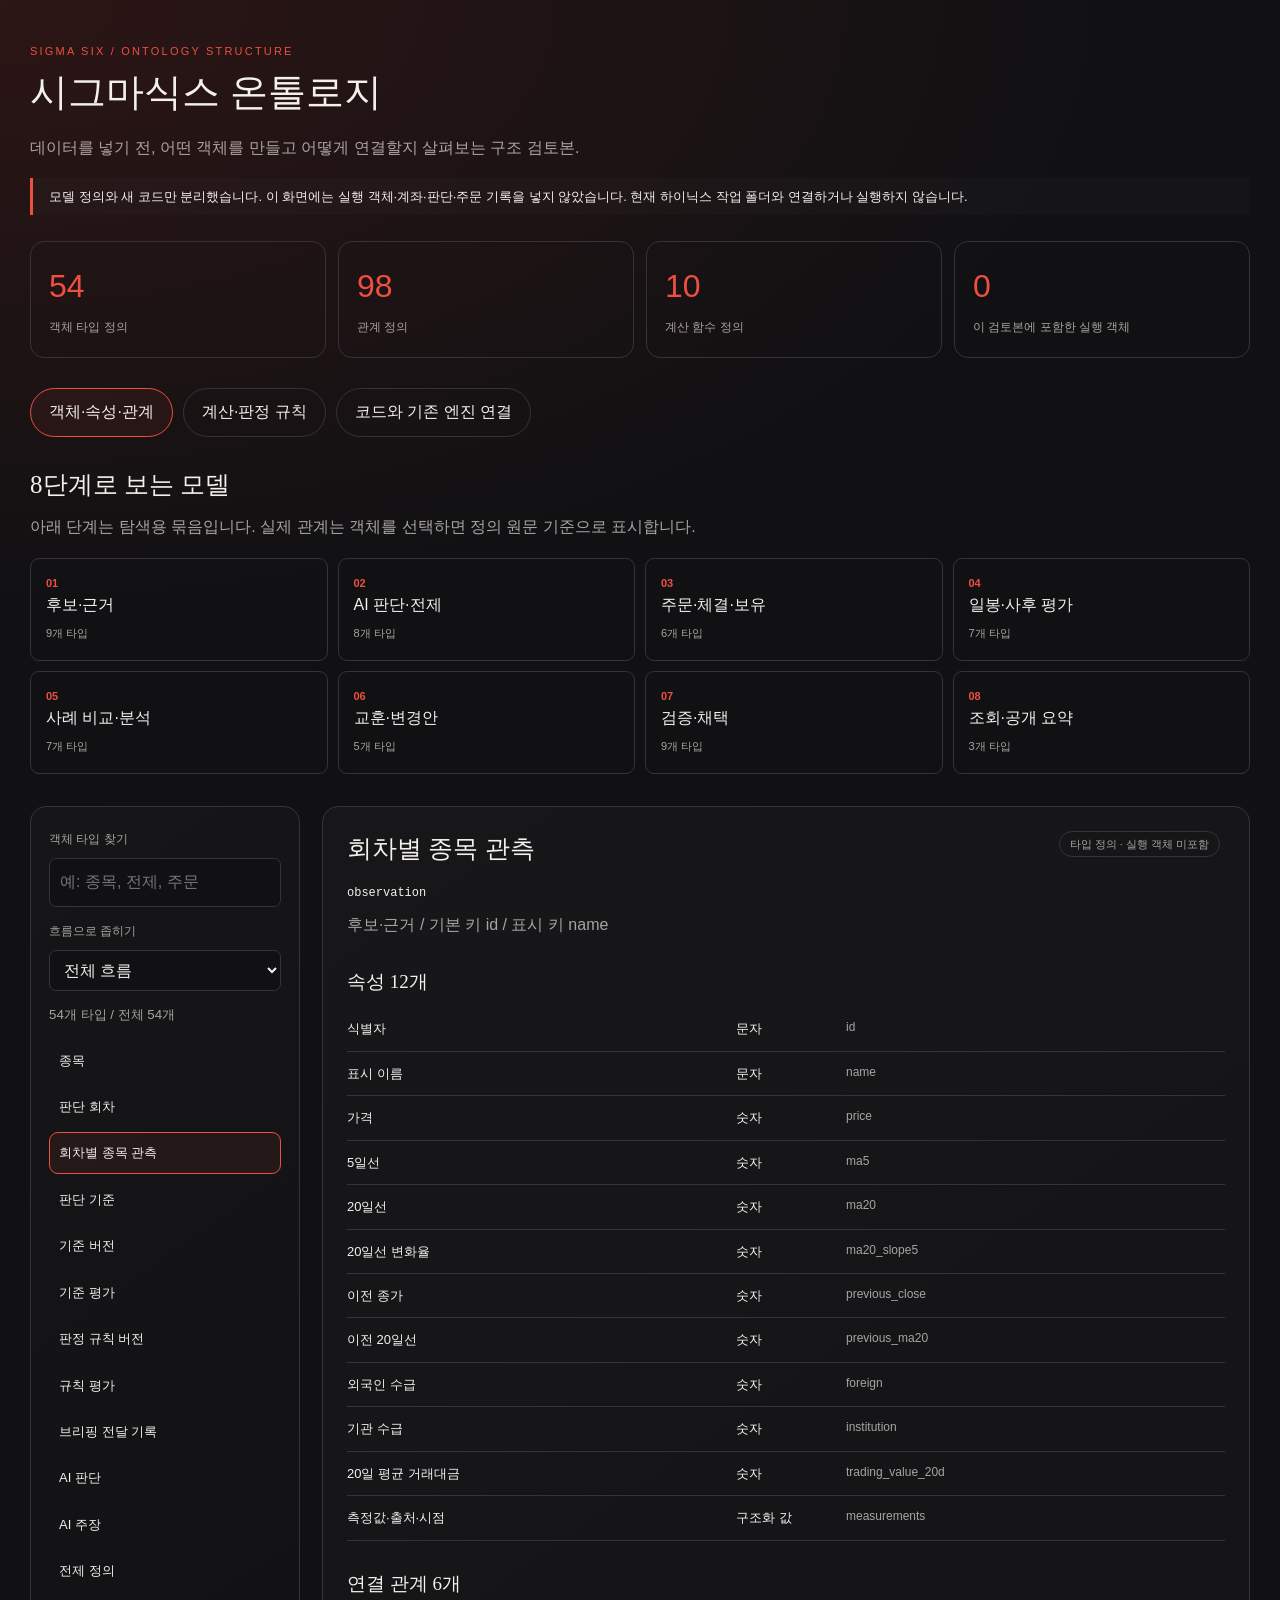
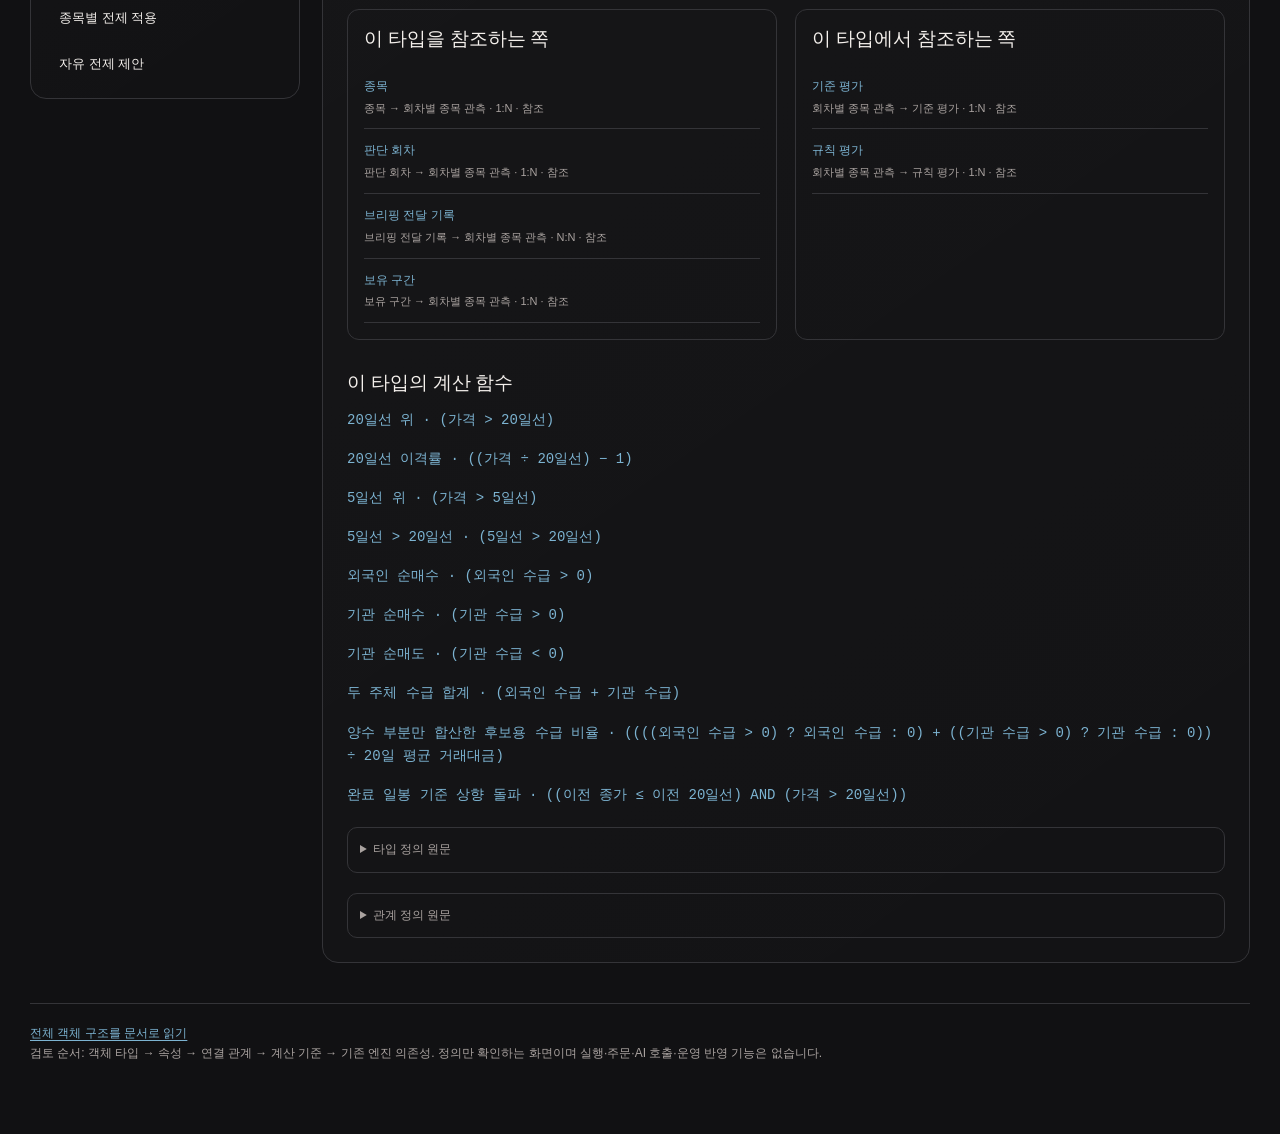
==== 구조보기.html @ a5e637d9 "Add files via upload" ====
<!doctype html>
<html lang="ko"><head><meta charset="utf-8"><meta name="viewport" content="width=device-width,initial-scale=1"><meta name="referrer" content="no-referrer"><title>시그마식스 온톨로지 · 구조 검토</title>
<style>
:root{color-scheme:dark;--bg:#111113;--panel:#1c1c20;--line:#343438;--ink:#f4f0ec;--muted:#aaa3a0;--red:#ed4f40;--blue:#7cb3d1}*{box-sizing:border-box}body{margin:0;background:radial-gradient(1100px 600px at 0 0,#45191788,transparent),var(--bg);color:var(--ink);font-family:"Apple SD Gothic Neo","Noto Sans KR",sans-serif;line-height:1.65}main{max-width:1400px;margin:auto;padding:42px 30px 70px}h1,h2,h3{font-family:"AppleMyungjo","Noto Serif KR",serif;font-weight:500;line-height:1.4}h1{font-size:38px;margin:6px 0 16px}h2{font-size:25px;margin:0 0 12px}h3{font-size:19px;margin:0 0 12px}.eyebrow{letter-spacing:.2em;color:var(--red);font-size:11px}.muted,small{color:var(--muted)}p{margin:8px 0 16px}.note{border-left:3px solid var(--red);padding:8px 16px;background:#ffffff04;font-size:13px}.stats{display:grid;grid-template-columns:repeat(4,1fr);gap:12px;margin:26px 0}.stat{border:1px solid var(--line);border-radius:14px;padding:18px}.stat strong{display:block;font-size:32px;font-weight:500;color:var(--red)}.stat span{font-size:12px;color:var(--muted)}button,input,select{font:inherit}button,a{color:inherit}button{cursor:pointer;text-align:left;background:transparent;border:1px solid var(--line);border-radius:9px;padding:10px 12px}button:hover,button[aria-pressed=true]{border-color:var(--red);background:#ed4f4012}button:focus-visible,input:focus-visible,select:focus-visible,a:focus-visible{outline:2px solid var(--blue);outline-offset:3px}nav{display:flex;gap:10px;margin:30px 0}nav button{border-radius:50px;padding:10px 18px}a{color:var(--blue);text-decoration-thickness:1px;text-underline-offset:3px;overflow-wrap:anywhere}.panel{background:linear-gradient(145deg,#ffffff06,#ffffff02);border:1px solid var(--line);border-radius:16px;padding:24px;min-width:0}.stages{display:grid;grid-template-columns:repeat(4,minmax(0,1fr));gap:10px;list-style:none;padding:0;margin:18px 0 32px}.stages button{width:100%;height:100%;padding:15px}.stages b{font-size:11px;color:var(--red);display:block}.stages small{font-size:11px}.workspace{display:grid;grid-template-columns:270px minmax(0,1fr);gap:22px;align-items:start}.sidebar{position:sticky;top:16px;padding:18px}.sidebar label{font-size:12px;color:var(--muted)}input,select{width:100%;padding:10px;background:#111113;border:1px solid var(--line);color:var(--ink);border-radius:7px;margin:7px 0 10px;min-width:0}#types{max-height:640px;overflow:auto;display:grid;gap:5px;margin-top:12px}#types button{font-size:13px;border-color:transparent;padding:9px}#types button[aria-pressed=true]{border-color:var(--red)}.chip{display:inline-block;border:1px solid var(--line);border-radius:30px;padding:3px 10px;font-size:11px;color:var(--muted);margin:0 5px 5px 0}code{font-family:ui-monospace,monospace;font-size:12px;overflow-wrap:anywhere}pre{white-space:pre-wrap;overflow-wrap:anywhere;background:#0c0c0e;border:1px solid var(--line);border-radius:8px;padding:16px;font-size:12px;max-height:500px;overflow:auto}.type-heading{display:flex;gap:20px;justify-content:space-between;align-items:start}.type-heading small{display:block}.prop{display:grid;grid-template-columns:1fr 100px 1fr;gap:10px;padding:11px 0;border-bottom:1px solid var(--line);font-size:13px}.prop small{font-size:12px}h3.section{margin-top:30px}.relations{display:grid;grid-template-columns:1fr 1fr;gap:18px}.relations>div{border:1px solid var(--line);border-radius:12px;padding:16px}.relation{padding:10px 0;border-bottom:1px solid var(--line);font-size:12px}.relation button{display:block;width:100%;border:0;padding:2px 0;color:var(--blue);border-radius:0}.relation small{font-size:11px}.formula{font-family:ui-monospace,monospace;color:var(--blue);font-size:14px;white-space:pre-wrap;overflow-wrap:anywhere}.cards{display:grid;gap:14px}.cards article{padding:22px}.files{display:grid;gap:7px;margin:12px 0 24px;font-size:12px}.columns{display:grid;grid-template-columns:1fr 1fr;gap:20px}details{border:1px solid var(--line);border-radius:10px;padding:12px;margin-top:20px;font-size:12px}summary{cursor:pointer;color:var(--muted)}[hidden]{display:none!important}footer{border-top:1px solid var(--line);margin-top:40px;padding-top:20px;font-size:12px;color:var(--muted)}.empty{font-size:13px;color:var(--muted);padding:20px 0}
@media(max-width:850px){.workspace{grid-template-columns:1fr}.sidebar{position:static}#types{max-height:200px;grid-template-columns:1fr 1fr}.stages{grid-template-columns:repeat(2,minmax(0,1fr))}.relations,.columns{grid-template-columns:1fr}main{padding:28px 18px}h1{font-size:29px}.stats{grid-template-columns:repeat(2,1fr)}nav{flex-wrap:wrap}.prop{grid-template-columns:1fr 80px}.prop small{grid-column:1/-1}.panel{padding:18px}}
</style></head><body><main>
<header><div class="eyebrow">SIGMA SIX / ONTOLOGY STRUCTURE</div><h1>시그마식스 온톨로지</h1><p class="muted">데이터를 넣기 전, 어떤 객체를 만들고 어떻게 연결할지 살펴보는 구조 검토본.</p><div class="note">모델 정의와 새 코드만 분리했습니다. 이 화면에는 실행 객체·계좌·판단·주문 기록을 넣지 않았습니다. 현재 하이닉스 작업 폴더와 연결하거나 실행하지 않습니다.</div></header>
<div class="stats"><div class="stat"><strong id="n-types"></strong><span>객체 타입 정의</span></div><div class="stat"><strong id="n-links"></strong><span>관계 정의</span></div><div class="stat"><strong id="n-functions"></strong><span>계산 함수 정의</span></div><div class="stat"><strong>0</strong><span>이 검토본에 포함한 실행 객체</span></div></div>
<nav aria-label="구조 탐색"><button data-tab="model" aria-pressed="true">객체·속성·관계</button><button data-tab="functions" aria-pressed="false">계산·판정 규칙</button><button data-tab="integration" aria-pressed="false">코드와 기존 엔진 연결</button></nav>
<section id="model"><h2>8단계로 보는 모델</h2><p class="muted">아래 단계는 탐색용 묶음입니다. 실제 관계는 객체를 선택하면 정의 원문 기준으로 표시합니다.</p><ol class="stages" id="stages"></ol><div class="workspace"><aside class="panel sidebar"><label for="search">객체 타입 찾기</label><input id="search" type="search" placeholder="예: 종목, 전제, 주문"><label for="group">흐름으로 좁히기</label><select id="group"><option value="all">전체 흐름</option></select><small id="type-count" role="status"></small><div id="types" aria-label="객체 타입 목록"></div></aside><article class="panel" id="detail" aria-live="polite"></article></div></section>
<section id="functions" hidden><h2>계산과 판정의 정의</h2><p class="note">실제 가격이나 수급을 넣지 않고 계산식만 표시합니다. 10개 함수는 JSON 정의를 읽는 어댑터와 연결되며, 모든 매매 동작이 이 식만으로 구현된 것은 아닙니다.</p><div id="function-list" class="cards"></div><h3 class="section">기존 엔진과 맞춘 판정 규칙</h3><p class="muted">아래는 bindings.json의 매핑입니다. 문장으로 된 규칙 정의와 실제 실행 코드를 구분해서 검토하세요.</p><div id="rule-list" class="cards"></div><details><summary>별도 액션 타입·공유 속성·인터페이스의 현재 상태</summary><p id="empty-definitions"></p></details></section>
<section id="integration" hidden><h2>새 코드와 원래 엔진의 경계</h2><p class="note">이 폴더는 구조 검토용 추출본입니다. 기존 엔진을 복제하거나 독립 실행 패키지로 재작성하지 않았습니다. 기존 파일에 붙인 부분은 변경 패치로 보관했습니다.</p><div class="columns"><article class="panel"><h3>새 기능 코드</h3><p class="muted">새로 추가된 모듈·프롬프트·화면. 원본 파일 내용 그대로입니다.</p><div id="code-files" class="files"></div></article><article class="panel"><h3>기존 엔진에 연결한 부분</h3><p class="muted">원래 파일 전체 대신 기준 커밋 대비 변경 내용을 볼 수 있습니다.</p><div id="patch-files" class="files"></div></article></div><h3 class="section">남아 있는 기존 코드 의존성</h3><p class="muted">Python import를 정적으로 확인한 목록입니다. 동적 import·파일·설정 의존성 전체를 증명하는 목록은 아닙니다.</p><div class="panel" id="deps"></div><h3 class="section">분리 범위 확인</h3><p>실행 데이터와 fixture 파일은 제외했습니다. 검사 소스 안의 고정 예시는 검사 코드에 남아 있습니다. 타입 정의의 id와 실행 기록의 judgment_id 같은 실제 키 사이에는 별도 매핑 코드가 필요합니다.</p><p><a href="분리내역.json">파일별 분리 내역</a> · <a href="보존확인.json">원본 보존 확인</a> · <a href="README.md">읽는 방법과 구현 범위</a></p></section>
<footer><a href="객체구조_전체목록.md">전체 객체 구조를 문서로 읽기</a><br>검토 순서: 객체 타입 → 속성 → 연결 관계 → 계산 기준 → 기존 엔진 의존성. 정의만 확인하는 화면이며 실행·주문·AI 호출·운영 반영 기능은 없습니다.</footer>
<script type="application/json" id="model-source">{"ontology": {"title": "Sigma Six 후보 근거 v1", "nodes": [{"id": "instrument", "label": "종목", "status": "reviewed", "primaryKey": "id", "titleKey": "name", "properties": [{"id": "id", "name": "id", "type": "string"}, {"id": "name", "name": "name", "type": "string"}, {"id": "code", "name": "code", "type": "string"}, {"id": "market", "name": "market", "type": "string"}], "interfaces": []}, {"id": "run", "label": "판단 회차", "status": "reviewed", "primaryKey": "id", "titleKey": "name", "properties": [{"id": "id", "name": "id", "type": "string"}, {"id": "name", "name": "name", "type": "string"}, {"id": "kind", "name": "kind", "type": "string"}, {"id": "created_at", "name": "created_at", "type": "timestamp"}, {"id": "snapshot", "name": "snapshot", "type": "object"}], "interfaces": []}, {"id": "observation", "label": "회차별 종목 관측", "status": "reviewed", "primaryKey": "id", "titleKey": "name", "properties": [{"id": "id", "name": "id", "type": "string"}, {"id": "name", "name": "name", "type": "string"}, {"id": "price", "name": "price", "type": "double"}, {"id": "ma5", "name": "ma5", "type": "double"}, {"id": "ma20", "name": "ma20", "type": "double"}, {"id": "ma20_slope5", "name": "ma20_slope5", "type": "double"}, {"id": "previous_close", "name": "previous_close", "type": "double"}, {"id": "previous_ma20", "name": "previous_ma20", "type": "double"}, {"id": "foreign", "name": "foreign", "type": "double"}, {"id": "institution", "name": "institution", "type": "double"}, {"id": "trading_value_20d", "name": "trading_value_20d", "type": "double"}, {"id": "measurements", "name": "measurements", "type": "object"}], "interfaces": []}, {"id": "criterion", "label": "판단 기준", "status": "reviewed", "primaryKey": "id", "titleKey": "name", "properties": [{"id": "id", "name": "id", "type": "string"}, {"id": "name", "name": "name", "type": "string"}, {"id": "meaning", "name": "meaning", "type": "string"}], "interfaces": []}, {"id": "criterion_version", "label": "기준 버전", "status": "reviewed", "primaryKey": "id", "titleKey": "name", "properties": [{"id": "id", "name": "id", "type": "string"}, {"id": "name", "name": "name", "type": "string"}, {"id": "version", "name": "version", "type": "string"}, {"id": "definition", "name": "definition", "type": "object"}], "interfaces": []}, {"id": "criterion_evaluation", "label": "기준 평가", "status": "reviewed", "primaryKey": "id", "titleKey": "name", "properties": [{"id": "id", "name": "id", "type": "string"}, {"id": "name", "name": "name", "type": "string"}, {"id": "status", "name": "status", "type": "string"}, {"id": "inputs", "name": "inputs", "type": "object"}, {"id": "result", "name": "result", "type": "object"}], "interfaces": []}, {"id": "rule_version", "label": "판정 규칙 버전", "status": "reviewed", "primaryKey": "id", "titleKey": "name", "properties": [{"id": "id", "name": "id", "type": "string"}, {"id": "name", "name": "name", "type": "string"}, {"id": "version", "name": "version", "type": "string"}, {"id": "definition", "name": "definition", "type": "object"}], "interfaces": []}, {"id": "rule_evaluation", "label": "규칙 평가", "status": "reviewed", "primaryKey": "id", "titleKey": "name", "properties": [{"id": "id", "name": "id", "type": "string"}, {"id": "name", "name": "name", "type": "string"}, {"id": "use", "name": "use", "type": "string"}, {"id": "status", "name": "status", "type": "string"}, {"id": "inputs", "name": "inputs", "type": "object"}], "interfaces": []}, {"id": "delivery", "label": "브리핑 전달 기록", "status": "reviewed", "primaryKey": "id", "titleKey": "name", "properties": [{"id": "id", "name": "id", "type": "string"}, {"id": "name", "name": "name", "type": "string"}, {"id": "ai_run_id", "name": "ai_run_id", "type": "string"}, {"id": "run_attempt_id", "name": "run_attempt_id", "type": "string"}, {"id": "text", "name": "text", "type": "string"}, {"id": "sha256", "name": "sha256", "type": "string"}, {"id": "evidence_catalog", "name": "evidence_catalog", "type": "object"}], "interfaces": []}, {"id": "ai_judgment", "label": "AI 판단", "status": "reviewed", "primaryKey": "id", "titleKey": "name", "properties": [{"id": "id", "name": "id", "type": "string"}, {"id": "name", "name": "name", "type": "string"}, {"id": "code", "name": "code", "type": "string"}, {"id": "confidence_for", "name": "confidence_for", "type": "string"}, {"id": "confidence_raw", "name": "confidence_raw", "type": "double"}, {"id": "recommended_action", "name": "recommended_action", "type": "string"}, {"id": "decision_validation", "name": "decision_validation", "type": "string"}, {"id": "comparison_snapshot", "name": "comparison_snapshot", "type": "object"}, {"id": "decision_regime_snapshot", "name": "decision_regime_snapshot", "type": "object"}], "interfaces": []}, {"id": "argument", "label": "AI 주장", "status": "reviewed", "primaryKey": "id", "titleKey": "name", "properties": [{"id": "id", "name": "id", "type": "string"}, {"id": "name", "name": "name", "type": "string"}, {"id": "kind", "name": "kind", "type": "string"}, {"id": "assertion", "name": "assertion", "type": "object"}, {"id": "reference_validation", "name": "reference_validation", "type": "string"}, {"id": "fact_validation", "name": "fact_validation", "type": "string"}, {"id": "hypothesis_status", "name": "hypothesis_status", "type": "string"}, {"id": "adoption", "name": "adoption", "type": "string"}], "interfaces": []}, {"id": "premise_definition", "label": "전제 정의", "status": "reviewed", "primaryKey": "id", "titleKey": "name", "properties": [{"id": "id", "name": "id", "type": "string"}, {"id": "name", "name": "name", "type": "string"}, {"id": "version", "name": "version", "type": "string"}, {"id": "definition", "name": "definition", "type": "object"}], "interfaces": []}, {"id": "premise_application", "label": "종목별 전제 적용", "status": "reviewed", "primaryKey": "id", "titleKey": "name", "properties": [{"id": "id", "name": "id", "type": "string"}, {"id": "name", "name": "name", "type": "string"}, {"id": "code", "name": "code", "type": "string"}, {"id": "judgment_date", "name": "judgment_date", "type": "date"}, {"id": "direction", "name": "direction", "type": "string"}, {"id": "days", "name": "days", "type": "double"}, {"id": "status", "name": "status", "type": "string"}], "interfaces": []}, {"id": "premise_proposal", "label": "자유 전제 제안", "status": "reviewed", "primaryKey": "id", "titleKey": "name", "properties": [{"id": "id", "name": "id", "type": "string"}, {"id": "name", "name": "name", "type": "string"}, {"id": "proposal", "name": "proposal", "type": "object"}, {"id": "status", "name": "status", "type": "string"}], "interfaces": []}, {"id": "run_attempt", "label": "AI 실행 시도", "status": "reviewed", "primaryKey": "id", "titleKey": "name", "properties": [{"id": "id", "name": "id", "type": "string"}, {"id": "name", "name": "name", "type": "string"}, {"id": "run_id", "name": "run_id", "type": "string"}, {"id": "kind", "name": "kind", "type": "string"}, {"id": "initial_targets", "name": "initial_targets", "type": "object"}, {"id": "target_set_incomplete", "name": "target_set_incomplete", "type": "boolean"}], "interfaces": []}, {"id": "submission", "label": "판단 제출 시도", "status": "reviewed", "primaryKey": "id", "titleKey": "name", "properties": [{"id": "id", "name": "id", "type": "string"}, {"id": "name", "name": "name", "type": "string"}, {"id": "status", "name": "status", "type": "string"}, {"id": "request_hash", "name": "request_hash", "type": "string"}, {"id": "errors", "name": "errors", "type": "object"}], "interfaces": []}, {"id": "execution_event", "label": "실행과 판단 연결", "status": "reviewed", "primaryKey": "id", "titleKey": "name", "properties": [{"id": "id", "name": "id", "type": "string"}, {"id": "name", "name": "name", "type": "string"}, {"id": "stage", "name": "stage", "type": "string"}, {"id": "link", "name": "link", "type": "object"}, {"id": "outcome", "name": "outcome", "type": "object"}, {"id": "boost", "name": "boost", "type": "object"}], "interfaces": []}, {"id": "order_plan", "label": "주문 계획", "status": "reviewed", "primaryKey": "id", "titleKey": "name", "properties": [{"id": "id", "name": "id", "type": "string"}, {"id": "name", "name": "name", "type": "string"}, {"id": "inputs", "name": "inputs", "type": "object"}, {"id": "plan", "name": "plan", "type": "object"}, {"id": "definition", "name": "definition", "type": "object"}], "interfaces": []}, {"id": "order_attempt", "label": "주문 전송 시도", "status": "reviewed", "primaryKey": "id", "titleKey": "name", "properties": [{"id": "id", "name": "id", "type": "string"}, {"id": "name", "name": "name", "type": "string"}, {"id": "account_scope", "name": "account_scope", "type": "string"}, {"id": "payload_hash", "name": "payload_hash", "type": "string"}, {"id": "state", "name": "state", "type": "string"}, {"id": "result", "name": "result", "type": "object"}], "interfaces": []}, {"id": "execution_observation", "label": "주문별 체결 관측", "status": "reviewed", "primaryKey": "id", "titleKey": "name", "properties": [{"id": "id", "name": "id", "type": "string"}, {"id": "name", "name": "name", "type": "string"}, {"id": "confirmation", "name": "confirmation", "type": "string"}, {"id": "source", "name": "source", "type": "string"}, {"id": "observed_at", "name": "observed_at", "type": "timestamp"}, {"id": "available_at", "name": "available_at", "type": "timestamp"}, {"id": "qty", "name": "qty", "type": "double"}, {"id": "price", "name": "price", "type": "double"}], "interfaces": []}, {"id": "position_episode", "label": "보유 구간", "status": "reviewed", "primaryKey": "id", "titleKey": "name", "properties": [{"id": "id", "name": "id", "type": "string"}, {"id": "name", "name": "name", "type": "string"}, {"id": "code", "name": "code", "type": "string"}, {"id": "origin", "name": "origin", "type": "string"}, {"id": "opened_at", "name": "opened_at", "type": "timestamp"}, {"id": "closed_at", "name": "closed_at", "type": "timestamp"}], "interfaces": []}, {"id": "rule_trigger", "label": "규칙 매도 계기", "status": "reviewed", "primaryKey": "id", "titleKey": "name", "properties": [{"id": "id", "name": "id", "type": "string"}, {"id": "name", "name": "name", "type": "string"}, {"id": "code", "name": "code", "type": "string"}, {"id": "retry_key", "name": "retry_key", "type": "string"}, {"id": "inputs", "name": "inputs", "type": "object"}, {"id": "result", "name": "result", "type": "object"}], "interfaces": []}, {"id": "scoring_job", "label": "사후 평가 회차", "status": "reviewed", "primaryKey": "id", "titleKey": "name", "properties": [{"id": "id", "name": "id", "type": "string"}, {"id": "name", "name": "name", "type": "string"}, {"id": "market_as_of", "name": "market_as_of", "type": "date"}, {"id": "knowledge_as_of", "name": "knowledge_as_of", "type": "timestamp"}, {"id": "expected_targets", "name": "expected_targets", "type": "object"}, {"id": "run_status", "name": "run_status", "type": "string"}, {"id": "recording_status", "name": "recording_status", "type": "string"}], "interfaces": []}, {"id": "calendar_snapshot", "label": "거래일 달력 버전", "status": "reviewed", "primaryKey": "id", "titleKey": "name", "properties": [{"id": "id", "name": "id", "type": "string"}, {"id": "name", "name": "name", "type": "string"}, {"id": "source", "name": "source", "type": "string"}, {"id": "version", "name": "version", "type": "string"}, {"id": "sessions", "name": "sessions", "type": "object"}, {"id": "hash", "name": "hash", "type": "string"}], "interfaces": []}, {"id": "premise_window", "label": "전제 거래일 구간", "status": "reviewed", "primaryKey": "id", "titleKey": "name", "properties": [{"id": "id", "name": "id", "type": "string"}, {"id": "name", "name": "name", "type": "string"}, {"id": "start_trading_day", "name": "start_trading_day", "type": "date"}, {"id": "end_trading_day", "name": "end_trading_day", "type": "date"}, {"id": "sessions", "name": "sessions", "type": "object"}, {"id": "status", "name": "status", "type": "string"}], "interfaces": []}, {"id": "daily_receipt", "label": "일봉 수신 자료", "status": "reviewed", "primaryKey": "id", "titleKey": "name", "properties": [{"id": "id", "name": "id", "type": "string"}, {"id": "name", "name": "name", "type": "string"}, {"id": "code", "name": "code", "type": "string"}, {"id": "available_at", "name": "available_at", "type": "timestamp"}, {"id": "source", "name": "source", "type": "string"}, {"id": "price_basis", "name": "price_basis", "type": "string"}, {"id": "rows", "name": "rows", "type": "object"}], "interfaces": []}, {"id": "daily_confirmation", "label": "일봉 정책상 완료 확인", "status": "reviewed", "primaryKey": "id", "titleKey": "name", "properties": [{"id": "id", "name": "id", "type": "string"}, {"id": "name", "name": "name", "type": "string"}, {"id": "date", "name": "date", "type": "date"}, {"id": "status", "name": "status", "type": "string"}, {"id": "provider_finality", "name": "provider_finality", "type": "string"}, {"id": "confirmation_receipt_ids", "name": "confirmation_receipt_ids", "type": "object"}], "interfaces": []}, {"id": "premise_evaluation", "label": "전제 사후 평가", "status": "reviewed", "primaryKey": "id", "titleKey": "name", "properties": [{"id": "id", "name": "id", "type": "string"}, {"id": "name", "name": "name", "type": "string"}, {"id": "verdict", "name": "verdict", "type": "string"}, {"id": "period_status", "name": "period_status", "type": "string"}, {"id": "data_status", "name": "data_status", "type": "string"}, {"id": "recording_status", "name": "recording_status", "type": "string"}, {"id": "market_as_of", "name": "market_as_of", "type": "date"}, {"id": "knowledge_as_of", "name": "knowledge_as_of", "type": "timestamp"}, {"id": "comparisons", "name": "comparisons", "type": "object"}], "interfaces": []}, {"id": "legacy_outcome_context", "label": "기존 결과 비교 자료", "status": "reviewed", "primaryKey": "id", "titleKey": "name", "properties": [{"id": "id", "name": "id", "type": "string"}, {"id": "name", "name": "name", "type": "string"}, {"id": "decision_outcomes", "name": "decision_outcomes", "type": "object"}, {"id": "legacy_trade_results", "name": "legacy_trade_results", "type": "object"}, {"id": "inputs", "name": "inputs", "type": "object"}, {"id": "audit", "name": "audit", "type": "object"}], "interfaces": []}, {"id": "regime_event", "label": "서버 등록 AI 국면", "status": "reviewed", "primaryKey": "id", "titleKey": "name", "properties": [{"id": "id", "name": "id", "type": "string"}, {"id": "name", "name": "name", "type": "string"}, {"id": "regime", "name": "regime", "type": "string"}, {"id": "source", "name": "source", "type": "string"}, {"id": "recorded_at", "name": "recorded_at", "type": "timestamp"}, {"id": "classification_status", "name": "classification_status", "type": "string"}], "interfaces": []}, {"id": "case_review", "label": "별도 사례 비교 실행", "status": "reviewed", "primaryKey": "id", "titleKey": "name", "properties": [{"id": "id", "name": "id", "type": "string"}, {"id": "name", "name": "name", "type": "string"}, {"id": "market_as_of", "name": "market_as_of", "type": "date"}, {"id": "knowledge_as_of", "name": "knowledge_as_of", "type": "timestamp"}, {"id": "analysis_status", "name": "analysis_status", "type": "string"}, {"id": "ai_status", "name": "ai_status", "type": "string"}, {"id": "definition", "name": "definition", "type": "object"}, {"id": "source_manifest", "name": "source_manifest", "type": "object"}], "interfaces": []}, {"id": "review_case", "label": "전제 적용별 비교 사례", "status": "reviewed", "primaryKey": "id", "titleKey": "name", "properties": [{"id": "id", "name": "id", "type": "string"}, {"id": "name", "name": "name", "type": "string"}, {"id": "origin_judgment_id", "name": "origin_judgment_id", "type": "string"}, {"id": "stratum", "name": "stratum", "type": "object"}, {"id": "features", "name": "features", "type": "object"}, {"id": "outcome_eligible", "name": "outcome_eligible", "type": "boolean"}, {"id": "exclusions", "name": "exclusions", "type": "object"}], "interfaces": []}, {"id": "research_model", "label": "반증 예측 모형", "status": "reviewed", "primaryKey": "id", "titleKey": "name", "properties": [{"id": "id", "name": "id", "type": "string"}, {"id": "name", "name": "name", "type": "string"}, {"id": "version", "name": "version", "type": "string"}, {"id": "status", "name": "status", "type": "string"}, {"id": "training_cutoff", "name": "training_cutoff", "type": "timestamp"}, {"id": "transform", "name": "transform", "type": "object"}, {"id": "coefficients", "name": "coefficients", "type": "object"}, {"id": "uncertainty", "name": "uncertainty", "type": "object"}], "interfaces": []}, {"id": "model_publication", "label": "주간 모형 공개", "status": "reviewed", "primaryKey": "id", "titleKey": "name", "properties": [{"id": "id", "name": "id", "type": "string"}, {"id": "name", "name": "name", "type": "string"}, {"id": "available_at", "name": "available_at", "type": "timestamp"}, {"id": "valid_from", "name": "valid_from", "type": "timestamp"}, {"id": "valid_until", "name": "valid_until", "type": "timestamp"}, {"id": "commit", "name": "commit", "type": "object"}], "interfaces": []}, {"id": "premise_prediction", "label": "전제 사전 예측", "status": "reviewed", "primaryKey": "id", "titleKey": "name", "properties": [{"id": "id", "name": "id", "type": "string"}, {"id": "name", "name": "name", "type": "string"}, {"id": "kind", "name": "kind", "type": "string"}, {"id": "origin_at", "name": "origin_at", "type": "timestamp"}, {"id": "status", "name": "status", "type": "string"}, {"id": "probability", "name": "probability", "type": "double"}, {"id": "baseline_probability", "name": "baseline_probability", "type": "double"}], "interfaces": []}, {"id": "retrospective_hypothesis", "label": "AI 사후 가설", "status": "reviewed", "primaryKey": "id", "titleKey": "name", "properties": [{"id": "id", "name": "id", "type": "string"}, {"id": "name", "name": "name", "type": "string"}, {"id": "text", "name": "text", "type": "string"}, {"id": "hypothesis_status", "name": "hypothesis_status", "type": "string"}, {"id": "validated_findings", "name": "validated_findings", "type": "object"}], "interfaces": []}, {"id": "research_usage", "label": "분석 사용 이력", "status": "reviewed", "primaryKey": "id", "titleKey": "name", "properties": [{"id": "id", "name": "id", "type": "string"}, {"id": "name", "name": "name", "type": "string"}, {"id": "purpose", "name": "purpose", "type": "string"}, {"id": "used_at", "name": "used_at", "type": "timestamp"}, {"id": "application_ids", "name": "application_ids", "type": "object"}], "interfaces": []}, {"id": "proposal_run", "label": "교훈·변경안 제안 실행", "status": "reviewed", "primaryKey": "id", "titleKey": "name", "properties": [{"id": "id", "name": "id", "type": "string"}, {"id": "name", "name": "name", "type": "string"}, {"id": "review_id", "name": "review_id", "type": "string"}, {"id": "context_hash", "name": "context_hash", "type": "string"}, {"id": "base_snapshot", "name": "base_snapshot", "type": "object"}, {"id": "submission_status", "name": "submission_status", "type": "string"}, {"id": "ai_execution_status", "name": "ai_execution_status", "type": "string"}], "interfaces": []}, {"id": "proposal_delivery", "label": "제안 자료 전달", "status": "reviewed", "primaryKey": "id", "titleKey": "name", "properties": [{"id": "id", "name": "id", "type": "string"}, {"id": "name", "name": "name", "type": "string"}, {"id": "body_hash", "name": "body_hash", "type": "string"}, {"id": "catalog", "name": "catalog", "type": "object"}, {"id": "case_ids", "name": "case_ids", "type": "object"}, {"id": "created_at", "name": "created_at", "type": "timestamp"}], "interfaces": []}, {"id": "learning_proposal", "label": "교훈·변경안 버전", "status": "reviewed", "primaryKey": "id", "titleKey": "name", "properties": [{"id": "id", "name": "id", "type": "string"}, {"id": "name", "name": "name", "type": "string"}, {"id": "kind", "name": "kind", "type": "string"}, {"id": "version", "name": "version", "type": "integer"}, {"id": "target_ref", "name": "target_ref", "type": "object"}, {"id": "condition", "name": "condition", "type": "object"}, {"id": "effect", "name": "effect", "type": "object"}, {"id": "server_cohort", "name": "server_cohort", "type": "object"}, {"id": "reason_status", "name": "reason_status", "type": "string"}, {"id": "active", "name": "active", "type": "boolean"}], "interfaces": []}, {"id": "validation_contract", "label": "후속 검증 입력 계약", "status": "reviewed", "primaryKey": "id", "titleKey": "name", "properties": [{"id": "id", "name": "id", "type": "string"}, {"id": "name", "name": "name", "type": "string"}, {"id": "validation_kind", "name": "validation_kind", "type": "string"}, {"id": "readiness", "name": "readiness", "type": "object"}, {"id": "base_status", "name": "base_status", "type": "string"}, {"id": "bundle_hash", "name": "bundle_hash", "type": "string"}, {"id": "stage7_completed", "name": "stage7_completed", "type": "boolean"}], "interfaces": []}, {"id": "lesson_version", "label": "검증·채택 교훈 버전", "status": "reviewed", "primaryKey": "id", "titleKey": "name", "properties": [{"id": "id", "name": "id", "type": "string"}, {"id": "name", "name": "name", "type": "string"}, {"id": "proposal_id", "name": "proposal_id", "type": "string"}, {"id": "validation_id", "name": "validation_id", "type": "string"}, {"id": "adoption_id", "name": "adoption_id", "type": "string"}, {"id": "effective_from", "name": "effective_from", "type": "timestamp"}, {"id": "effective_until", "name": "effective_until", "type": "timestamp"}, {"id": "applicability", "name": "applicability", "type": "object"}, {"id": "verification_status", "name": "verification_status", "type": "string"}], "interfaces": []}, {"id": "runtime_input", "label": "AI 실행 당시 입력", "status": "reviewed", "primaryKey": "id", "titleKey": "name", "properties": [{"id": "id", "name": "id", "type": "string"}, {"id": "name", "name": "name", "type": "string"}, {"id": "source_hashes", "name": "source_hashes", "type": "object"}, {"id": "tool_contracts", "name": "tool_contracts", "type": "object"}, {"id": "cmd_prompt", "name": "cmd_prompt", "type": "string"}, {"id": "provider_internal_state", "name": "provider_internal_state", "type": "string"}], "interfaces": []}, {"id": "policy_validation", "label": "변경안 사전 검증", "status": "reviewed", "primaryKey": "id", "titleKey": "name", "properties": [{"id": "id", "name": "id", "type": "string"}, {"id": "name", "name": "name", "type": "string"}, {"id": "spec", "name": "spec", "type": "object"}, {"id": "source_bundle_hash", "name": "source_bundle_hash", "type": "string"}, {"id": "independence", "name": "independence", "type": "string"}, {"id": "status", "name": "status", "type": "string"}], "interfaces": []}, {"id": "validation_opportunity", "label": "검증 판단 기회", "status": "reviewed", "primaryKey": "id", "titleKey": "name", "properties": [{"id": "id", "name": "id", "type": "string"}, {"id": "name", "name": "name", "type": "string"}, {"id": "run_attempt_id", "name": "run_attempt_id", "type": "string"}, {"id": "code", "name": "code", "type": "string"}, {"id": "confidence_for", "name": "confidence_for", "type": "string"}, {"id": "gaps", "name": "gaps", "type": "object"}], "interfaces": []}, {"id": "validation_result", "label": "변경안 검증 결과", "status": "reviewed", "primaryKey": "id", "titleKey": "name", "properties": [{"id": "id", "name": "id", "type": "string"}, {"id": "name", "name": "name", "type": "string"}, {"id": "baseline_status", "name": "baseline_status", "type": "string"}, {"id": "performance", "name": "performance", "type": "object"}, {"id": "criteria", "name": "criteria", "type": "object"}, {"id": "adoption_eligibility", "name": "adoption_eligibility", "type": "boolean"}], "interfaces": []}, {"id": "validation_holdout", "label": "사전 예약 검증 자료", "status": "reviewed", "primaryKey": "id", "titleKey": "name", "properties": [{"id": "id", "name": "id", "type": "string"}, {"id": "name", "name": "name", "type": "string"}, {"id": "period", "name": "period", "type": "object"}, {"id": "reserved_at", "name": "reserved_at", "type": "timestamp"}, {"id": "released_at", "name": "released_at", "type": "timestamp"}, {"id": "status", "name": "status", "type": "string"}], "interfaces": []}, {"id": "prompt_experiment", "label": "격리 AI 비교 실험", "status": "reviewed", "primaryKey": "id", "titleKey": "name", "properties": [{"id": "id", "name": "id", "type": "string"}, {"id": "name", "name": "name", "type": "string"}, {"id": "model", "name": "model", "type": "string"}, {"id": "trials", "name": "trials", "type": "object"}, {"id": "budget", "name": "budget", "type": "object"}, {"id": "status", "name": "status", "type": "string"}], "interfaces": []}, {"id": "simulation_execution", "label": "모의 계좌 실행", "status": "reviewed", "primaryKey": "id", "titleKey": "name", "properties": [{"id": "id", "name": "id", "type": "string"}, {"id": "name", "name": "name", "type": "string"}, {"id": "arm", "name": "arm", "type": "string"}, {"id": "inputs", "name": "inputs", "type": "object"}, {"id": "fills", "name": "fills", "type": "object"}, {"id": "unconfirmed", "name": "unconfirmed", "type": "object"}], "interfaces": []}, {"id": "policy_adoption", "label": "사람의 변경안 채택", "status": "reviewed", "primaryKey": "id", "titleKey": "name", "properties": [{"id": "id", "name": "id", "type": "string"}, {"id": "name", "name": "name", "type": "string"}, {"id": "operator", "name": "operator", "type": "string"}, {"id": "expected_revision", "name": "expected_revision", "type": "string"}, {"id": "validation_result_hash", "name": "validation_result_hash", "type": "string"}, {"id": "status", "name": "status", "type": "string"}], "interfaces": []}, {"id": "policy_package", "label": "운영 정책 버전", "status": "reviewed", "primaryKey": "id", "titleKey": "name", "properties": [{"id": "id", "name": "id", "type": "string"}, {"id": "name", "name": "name", "type": "string"}, {"id": "baseline_snapshot_hash", "name": "baseline_snapshot_hash", "type": "string"}, {"id": "candidate_policy_hash", "name": "candidate_policy_hash", "type": "string"}, {"id": "deployed_hash", "name": "deployed_hash", "type": "string"}, {"id": "effective_until", "name": "effective_until", "type": "timestamp"}], "interfaces": []}, {"id": "trace_view", "label": "고정된 근거 조회 화면", "status": "reviewed", "primaryKey": "id", "titleKey": "name", "properties": [{"id": "id", "name": "id", "type": "string"}, {"id": "name", "name": "name", "type": "string"}, {"id": "schema_version", "name": "schema_version", "type": "string"}, {"id": "market_as_of", "name": "market_as_of", "type": "date"}, {"id": "knowledge_as_of", "name": "knowledge_as_of", "type": "timestamp"}, {"id": "generated_at", "name": "generated_at", "type": "timestamp"}, {"id": "source_manifest", "name": "source_manifest", "type": "object"}, {"id": "status", "name": "status", "type": "string"}], "interfaces": []}, {"id": "trace_target", "label": "조회 판단 대상", "status": "reviewed", "primaryKey": "id", "titleKey": "name", "properties": [{"id": "id", "name": "id", "type": "string"}, {"id": "name", "name": "name", "type": "string"}, {"id": "run_attempt_id", "name": "run_attempt_id", "type": "string"}, {"id": "code", "name": "code", "type": "string"}, {"id": "confidence_for", "name": "confidence_for", "type": "string"}, {"id": "coverage_status", "name": "coverage_status", "type": "string"}, {"id": "connection_status", "name": "connection_status", "type": "string"}, {"id": "visibility", "name": "visibility", "type": "string"}], "interfaces": []}, {"id": "trace_export", "label": "공개 요약 준비 묶음", "status": "reviewed", "primaryKey": "id", "titleKey": "name", "properties": [{"id": "id", "name": "id", "type": "string"}, {"id": "name", "name": "name", "type": "string"}, {"id": "view_id", "name": "view_id", "type": "string"}, {"id": "schema_version", "name": "schema_version", "type": "string"}, {"id": "source_hash", "name": "source_hash", "type": "string"}, {"id": "files", "name": "files", "type": "object"}, {"id": "published", "name": "published", "type": "boolean"}], "interfaces": []}], "edges": [{"id": "instrument-observation", "source": "instrument", "target": "observation", "label": "참조", "inverse": "참조됨", "cardinality": "1:N"}, {"id": "run-observation", "source": "run", "target": "observation", "label": "참조", "inverse": "참조됨", "cardinality": "1:N"}, {"id": "criterion-criterion_version", "source": "criterion", "target": "criterion_version", "label": "참조", "inverse": "참조됨", "cardinality": "1:N"}, {"id": "criterion_version-criterion_evaluation", "source": "criterion_version", "target": "criterion_evaluation", "label": "참조", "inverse": "참조됨", "cardinality": "1:N"}, {"id": "observation-criterion_evaluation", "source": "observation", "target": "criterion_evaluation", "label": "참조", "inverse": "참조됨", "cardinality": "1:N"}, {"id": "rule_version-criterion_version", "source": "rule_version", "target": "criterion_version", "label": "참조", "inverse": "참조됨", "cardinality": "N:N"}, {"id": "observation-rule_evaluation", "source": "observation", "target": "rule_evaluation", "label": "참조", "inverse": "참조됨", "cardinality": "1:N"}, {"id": "rule_version-rule_evaluation", "source": "rule_version", "target": "rule_evaluation", "label": "참조", "inverse": "참조됨", "cardinality": "1:N"}, {"id": "rule_evaluation-criterion_evaluation", "source": "rule_evaluation", "target": "criterion_evaluation", "label": "참조", "inverse": "참조됨", "cardinality": "N:N"}, {"id": "delivery-observation", "source": "delivery", "target": "observation", "label": "참조", "inverse": "참조됨", "cardinality": "N:N"}, {"id": "delivery-criterion_evaluation", "source": "delivery", "target": "criterion_evaluation", "label": "참조", "inverse": "참조됨", "cardinality": "N:N"}, {"id": "delivery-run", "source": "delivery", "target": "run", "label": "참조", "inverse": "참조됨", "cardinality": "N:N"}, {"id": "run_attempt-delivery", "source": "run_attempt", "target": "delivery", "label": "참조", "inverse": "참조됨", "cardinality": "1:N"}, {"id": "run_attempt-submission", "source": "run_attempt", "target": "submission", "label": "참조", "inverse": "참조됨", "cardinality": "1:N"}, {"id": "run_attempt-execution_event", "source": "run_attempt", "target": "execution_event", "label": "참조", "inverse": "참조됨", "cardinality": "1:N"}, {"id": "submission-ai_judgment", "source": "submission", "target": "ai_judgment", "label": "참조", "inverse": "참조됨", "cardinality": "N:1"}, {"id": "ai_judgment-argument", "source": "ai_judgment", "target": "argument", "label": "참조", "inverse": "참조됨", "cardinality": "1:N"}, {"id": "argument-delivery", "source": "argument", "target": "delivery", "label": "참조", "inverse": "참조됨", "cardinality": "N:N"}, {"id": "ai_judgment-premise_application", "source": "ai_judgment", "target": "premise_application", "label": "참조", "inverse": "참조됨", "cardinality": "N:N"}, {"id": "premise_definition-premise_application", "source": "premise_definition", "target": "premise_application", "label": "참조", "inverse": "참조됨", "cardinality": "1:N"}, {"id": "ai_judgment-premise_proposal", "source": "ai_judgment", "target": "premise_proposal", "label": "참조", "inverse": "참조됨", "cardinality": "1:N"}, {"id": "execution_event-ai_judgment", "source": "execution_event", "target": "ai_judgment", "label": "참조", "inverse": "참조됨", "cardinality": "N:1"}, {"id": "ai_judgment-order_plan", "source": "ai_judgment", "target": "order_plan", "label": "참조", "inverse": "참조됨", "cardinality": "1:N"}, {"id": "order_plan-order_attempt", "source": "order_plan", "target": "order_attempt", "label": "참조", "inverse": "참조됨", "cardinality": "1:N"}, {"id": "order_attempt-execution_event", "source": "order_attempt", "target": "execution_event", "label": "참조", "inverse": "참조됨", "cardinality": "1:N"}, {"id": "order_attempt-execution_observation", "source": "order_attempt", "target": "execution_observation", "label": "참조", "inverse": "참조됨", "cardinality": "1:N"}, {"id": "instrument-position_episode", "source": "instrument", "target": "position_episode", "label": "참조", "inverse": "참조됨", "cardinality": "1:N"}, {"id": "position_episode-observation", "source": "position_episode", "target": "observation", "label": "참조", "inverse": "참조됨", "cardinality": "1:N"}, {"id": "position_episode-ai_judgment", "source": "position_episode", "target": "ai_judgment", "label": "참조", "inverse": "참조됨", "cardinality": "1:N"}, {"id": "position_episode-order_plan", "source": "position_episode", "target": "order_plan", "label": "참조", "inverse": "참조됨", "cardinality": "1:N"}, {"id": "position_episode-rule_trigger", "source": "position_episode", "target": "rule_trigger", "label": "참조", "inverse": "참조됨", "cardinality": "1:N"}, {"id": "rule_trigger-order_attempt", "source": "rule_trigger", "target": "order_attempt", "label": "참조", "inverse": "참조됨", "cardinality": "1:N"}, {"id": "scoring_job-premise_evaluation", "source": "scoring_job", "target": "premise_evaluation", "label": "참조", "inverse": "참조됨", "cardinality": "N:N"}, {"id": "scoring_job-legacy_outcome_context", "source": "scoring_job", "target": "legacy_outcome_context", "label": "참조", "inverse": "참조됨", "cardinality": "1:1"}, {"id": "premise_application-premise_window", "source": "premise_application", "target": "premise_window", "label": "참조", "inverse": "참조됨", "cardinality": "1:N"}, {"id": "calendar_snapshot-premise_window", "source": "calendar_snapshot", "target": "premise_window", "label": "참조", "inverse": "참조됨", "cardinality": "1:N"}, {"id": "premise_application-premise_evaluation", "source": "premise_application", "target": "premise_evaluation", "label": "참조", "inverse": "참조됨", "cardinality": "1:N"}, {"id": "premise_window-premise_evaluation", "source": "premise_window", "target": "premise_evaluation", "label": "참조", "inverse": "참조됨", "cardinality": "1:N"}, {"id": "daily_receipt-daily_confirmation", "source": "daily_receipt", "target": "daily_confirmation", "label": "참조", "inverse": "참조됨", "cardinality": "N:N"}, {"id": "calendar_snapshot-daily_confirmation", "source": "calendar_snapshot", "target": "daily_confirmation", "label": "참조", "inverse": "참조됨", "cardinality": "1:N"}, {"id": "daily_confirmation-premise_evaluation", "source": "daily_confirmation", "target": "premise_evaluation", "label": "참조", "inverse": "참조됨", "cardinality": "N:N"}, {"id": "premise_evaluation-order_attempt", "source": "premise_evaluation", "target": "order_attempt", "label": "참조", "inverse": "참조됨", "cardinality": "N:N"}, {"id": "ai_judgment-regime_event", "source": "ai_judgment", "target": "regime_event", "label": "참조", "inverse": "참조됨", "cardinality": "N:1"}, {"id": "case_review-review_case", "source": "case_review", "target": "review_case", "label": "참조", "inverse": "참조됨", "cardinality": "N:N"}, {"id": "review_case-premise_application", "source": "review_case", "target": "premise_application", "label": "참조", "inverse": "참조됨", "cardinality": "N:1"}, {"id": "review_case-ai_judgment", "source": "review_case", "target": "ai_judgment", "label": "참조", "inverse": "참조됨", "cardinality": "N:1"}, {"id": "review_case-delivery", "source": "review_case", "target": "delivery", "label": "참조", "inverse": "참조됨", "cardinality": "N:N"}, {"id": "review_case-premise_evaluation", "source": "review_case", "target": "premise_evaluation", "label": "참조", "inverse": "참조됨", "cardinality": "N:1"}, {"id": "review_case-order_attempt", "source": "review_case", "target": "order_attempt", "label": "참조", "inverse": "참조됨", "cardinality": "N:N"}, {"id": "case_review-research_model", "source": "case_review", "target": "research_model", "label": "참조", "inverse": "참조됨", "cardinality": "1:N"}, {"id": "research_model-review_case", "source": "research_model", "target": "review_case", "label": "참조", "inverse": "참조됨", "cardinality": "N:N"}, {"id": "research_model-model_publication", "source": "research_model", "target": "model_publication", "label": "참조", "inverse": "참조됨", "cardinality": "1:N"}, {"id": "model_publication-premise_prediction", "source": "model_publication", "target": "premise_prediction", "label": "참조", "inverse": "참조됨", "cardinality": "1:N"}, {"id": "premise_application-premise_prediction", "source": "premise_application", "target": "premise_prediction", "label": "참조", "inverse": "참조됨", "cardinality": "1:N"}, {"id": "case_review-retrospective_hypothesis", "source": "case_review", "target": "retrospective_hypothesis", "label": "참조", "inverse": "참조됨", "cardinality": "1:N"}, {"id": "retrospective_hypothesis-review_case", "source": "retrospective_hypothesis", "target": "review_case", "label": "참조", "inverse": "참조됨", "cardinality": "N:N"}, {"id": "case_review-research_usage", "source": "case_review", "target": "research_usage", "label": "참조", "inverse": "참조됨", "cardinality": "1:1"}, {"id": "research_usage-premise_application", "source": "research_usage", "target": "premise_application", "label": "참조", "inverse": "참조됨", "cardinality": "N:N"}, {"id": "case_review-proposal_run", "source": "case_review", "target": "proposal_run", "label": "참조", "inverse": "참조됨", "cardinality": "1:N"}, {"id": "proposal_run-proposal_delivery", "source": "proposal_run", "target": "proposal_delivery", "label": "참조", "inverse": "참조됨", "cardinality": "1:N"}, {"id": "proposal_run-learning_proposal", "source": "proposal_run", "target": "learning_proposal", "label": "참조", "inverse": "참조됨", "cardinality": "1:N"}, {"id": "proposal_delivery-review_case", "source": "proposal_delivery", "target": "review_case", "label": "참조", "inverse": "참조됨", "cardinality": "N:N"}, {"id": "learning_proposal-proposal_delivery", "source": "learning_proposal", "target": "proposal_delivery", "label": "참조", "inverse": "참조됨", "cardinality": "N:N"}, {"id": "learning_proposal-review_case", "source": "learning_proposal", "target": "review_case", "label": "참조", "inverse": "참조됨", "cardinality": "N:N"}, {"id": "learning_proposal-validation_contract", "source": "learning_proposal", "target": "validation_contract", "label": "참조", "inverse": "참조됨", "cardinality": "1:1"}, {"id": "proposal_run-research_usage", "source": "proposal_run", "target": "research_usage", "label": "참조", "inverse": "참조됨", "cardinality": "1:N"}, {"id": "learning_proposal-lesson_version", "source": "learning_proposal", "target": "lesson_version", "label": "참조", "inverse": "참조됨", "cardinality": "1:N"}, {"id": "lesson_version-delivery", "source": "lesson_version", "target": "delivery", "label": "참조", "inverse": "참조됨", "cardinality": "N:N"}, {"id": "argument-lesson_version", "source": "argument", "target": "lesson_version", "label": "참조", "inverse": "참조됨", "cardinality": "N:N"}, {"id": "run_attempt-runtime_input", "source": "run_attempt", "target": "runtime_input", "label": "참조", "inverse": "참조됨", "cardinality": "1:1"}, {"id": "learning_proposal-policy_validation", "source": "learning_proposal", "target": "policy_validation", "label": "참조", "inverse": "참조됨", "cardinality": "1:N"}, {"id": "policy_validation-validation_opportunity", "source": "policy_validation", "target": "validation_opportunity", "label": "참조", "inverse": "참조됨", "cardinality": "1:N"}, {"id": "validation_opportunity-run_attempt", "source": "validation_opportunity", "target": "run_attempt", "label": "참조", "inverse": "참조됨", "cardinality": "N:1"}, {"id": "validation_opportunity-delivery", "source": "validation_opportunity", "target": "delivery", "label": "참조", "inverse": "참조됨", "cardinality": "N:N"}, {"id": "validation_opportunity-execution_event", "source": "validation_opportunity", "target": "execution_event", "label": "참조", "inverse": "참조됨", "cardinality": "N:N"}, {"id": "policy_validation-validation_result", "source": "policy_validation", "target": "validation_result", "label": "참조", "inverse": "참조됨", "cardinality": "1:N"}, {"id": "policy_validation-validation_holdout", "source": "policy_validation", "target": "validation_holdout", "label": "참조", "inverse": "참조됨", "cardinality": "1:N"}, {"id": "validation_holdout-research_usage", "source": "validation_holdout", "target": "research_usage", "label": "참조", "inverse": "참조됨", "cardinality": "1:N"}, {"id": "policy_validation-prompt_experiment", "source": "policy_validation", "target": "prompt_experiment", "label": "참조", "inverse": "참조됨", "cardinality": "1:N"}, {"id": "policy_validation-simulation_execution", "source": "policy_validation", "target": "simulation_execution", "label": "참조", "inverse": "참조됨", "cardinality": "1:N"}, {"id": "validation_result-policy_adoption", "source": "validation_result", "target": "policy_adoption", "label": "참조", "inverse": "참조됨", "cardinality": "1:N"}, {"id": "policy_adoption-policy_package", "source": "policy_adoption", "target": "policy_package", "label": "참조", "inverse": "참조됨", "cardinality": "1:1"}, {"id": "policy_package-order_plan", "source": "policy_package", "target": "order_plan", "label": "참조", "inverse": "참조됨", "cardinality": "1:N"}, {"id": "policy_package-lesson_version", "source": "policy_package", "target": "lesson_version", "label": "참조", "inverse": "참조됨", "cardinality": "1:N"}, {"id": "premise-evaluation-supersedes", "source": "premise_evaluation", "target": "premise_evaluation", "label": "이전 평가를 대체", "inverse": "이후 평가가 대체", "cardinality": "N:N"}, {"id": "learning-proposal-supersedes", "source": "learning_proposal", "target": "learning_proposal", "label": "명시적으로 수정", "inverse": "후속 수정", "cardinality": "N:1"}, {"id": "trace_view-trace_target", "source": "trace_view", "target": "trace_target", "label": "보관된 참조", "inverse": "조회에 포함", "cardinality": "1:N"}, {"id": "trace_target-run_attempt", "source": "trace_target", "target": "run_attempt", "label": "보관된 참조", "inverse": "조회에 포함", "cardinality": "N:1"}, {"id": "trace_target-ai_judgment", "source": "trace_target", "target": "ai_judgment", "label": "보관된 참조", "inverse": "조회에 포함", "cardinality": "N:N"}, {"id": "trace_target-delivery", "source": "trace_target", "target": "delivery", "label": "보관된 참조", "inverse": "조회에 포함", "cardinality": "N:N"}, {"id": "trace_target-order_attempt", "source": "trace_target", "target": "order_attempt", "label": "보관된 참조", "inverse": "조회에 포함", "cardinality": "N:N"}, {"id": "trace_target-premise_application", "source": "trace_target", "target": "premise_application", "label": "보관된 참조", "inverse": "조회에 포함", "cardinality": "N:N"}, {"id": "trace_view-review_case", "source": "trace_view", "target": "review_case", "label": "보관된 참조", "inverse": "조회에 포함", "cardinality": "N:N"}, {"id": "trace_view-learning_proposal", "source": "trace_view", "target": "learning_proposal", "label": "보관된 참조", "inverse": "조회에 포함", "cardinality": "N:N"}, {"id": "trace_view-validation_result", "source": "trace_view", "target": "validation_result", "label": "보관된 참조", "inverse": "조회에 포함", "cardinality": "N:N"}, {"id": "trace_view-policy_package", "source": "trace_view", "target": "policy_package", "label": "보관된 참조", "inverse": "조회에 포함", "cardinality": "N:N"}, {"id": "trace_view-research_usage", "source": "trace_view", "target": "research_usage", "label": "보관된 참조", "inverse": "조회에 포함", "cardinality": "1:N"}, {"id": "trace_view-trace_export", "source": "trace_view", "target": "trace_export", "label": "보관된 참조", "inverse": "조회에 포함", "cardinality": "1:N"}], "functions": [{"id": "PRICE_ABOVE_MA20", "name": "20일선 위", "node": "observation", "resultType": "boolean", "expression": {"op": "gt", "left": {"op": "property", "property": "price"}, "right": {"op": "property", "property": "ma20"}}}, {"id": "MA20_GAP", "name": "20일선 이격률", "node": "observation", "resultType": "double", "expression": {"op": "sub", "left": {"op": "div", "left": {"op": "property", "property": "price"}, "right": {"op": "property", "property": "ma20"}}, "right": {"op": "literal", "value": 1}}}, {"id": "PRICE_ABOVE_MA5", "name": "5일선 위", "node": "observation", "resultType": "boolean", "expression": {"op": "gt", "left": {"op": "property", "property": "price"}, "right": {"op": "property", "property": "ma5"}}}, {"id": "MA5_ABOVE_MA20", "name": "5일선 > 20일선", "node": "observation", "resultType": "boolean", "expression": {"op": "gt", "left": {"op": "property", "property": "ma5"}, "right": {"op": "property", "property": "ma20"}}}, {"id": "FOREIGN_NET_BUY", "name": "외국인 순매수", "node": "observation", "resultType": "boolean", "expression": {"op": "gt", "left": {"op": "property", "property": "foreign"}, "right": {"op": "literal", "value": 0}}}, {"id": "INSTITUTION_NET_BUY", "name": "기관 순매수", "node": "observation", "resultType": "boolean", "expression": {"op": "gt", "left": {"op": "property", "property": "institution"}, "right": {"op": "literal", "value": 0}}}, {"id": "INSTITUTION_NET_SELL", "name": "기관 순매도", "node": "observation", "resultType": "boolean", "expression": {"op": "lt", "left": {"op": "property", "property": "institution"}, "right": {"op": "literal", "value": 0}}}, {"id": "FLOW_SUM", "name": "두 주체 수급 합계", "node": "observation", "resultType": "double", "expression": {"op": "add", "left": {"op": "property", "property": "foreign"}, "right": {"op": "property", "property": "institution"}}}, {"id": "POSITIVE_FLOW_RATIO", "name": "양수 부분만 합산한 후보용 수급 비율", "node": "observation", "resultType": "double", "expression": {"op": "div", "left": {"op": "add", "left": {"op": "if", "condition": {"op": "gt", "left": {"op": "property", "property": "foreign"}, "right": {"op": "literal", "value": 0}}, "then": {"op": "property", "property": "foreign"}, "else": {"op": "literal", "value": 0}}, "right": {"op": "if", "condition": {"op": "gt", "left": {"op": "property", "property": "institution"}, "right": {"op": "literal", "value": 0}}, "then": {"op": "property", "property": "institution"}, "else": {"op": "literal", "value": 0}}}, "right": {"op": "property", "property": "trading_value_20d"}}}, {"id": "CLOSE_CROSS_MA20", "name": "완료 일봉 기준 상향 돌파", "node": "observation", "resultType": "boolean", "expression": {"op": "and", "left": {"op": "lte", "left": {"op": "property", "property": "previous_close"}, "right": {"op": "property", "property": "previous_ma20"}}, "right": {"op": "gt", "left": {"op": "property", "property": "price"}, "right": {"op": "property", "property": "ma20"}}}}], "actionTypes": [], "vocabulary": {"valueTypes": [], "sharedProperties": [], "interfaces": []}}, "bindings": {"version": "1", "effective_from": "on_first_execution", "criteria": [{"criterion_id": "PRICE_ABOVE_MA20", "criterion_version_id": "PRICE_ABOVE_MA20@v1", "function_id": "PRICE_ABOVE_MA20", "name": "20일선 위", "meaning": "20일선 위", "missing_policy": "unknown; engine substitutions are recorded separately"}, {"criterion_id": "MA20_GAP", "criterion_version_id": "MA20_GAP@v1", "function_id": "MA20_GAP", "name": "20일선 이격률", "meaning": "20일선 이격률", "missing_policy": "unknown; engine substitutions are recorded separately"}, {"criterion_id": "PRICE_ABOVE_MA5", "criterion_version_id": "PRICE_ABOVE_MA5@v1", "function_id": "PRICE_ABOVE_MA5", "name": "5일선 위", "meaning": "5일선 위", "missing_policy": "unknown; engine substitutions are recorded separately"}, {"criterion_id": "MA5_ABOVE_MA20", "criterion_version_id": "MA5_ABOVE_MA20@v1", "function_id": "MA5_ABOVE_MA20", "name": "5일선 > 20일선", "meaning": "5일선 > 20일선", "missing_policy": "unknown; engine substitutions are recorded separately"}, {"criterion_id": "FOREIGN_NET_BUY", "criterion_version_id": "FOREIGN_NET_BUY@v1", "function_id": "FOREIGN_NET_BUY", "name": "외국인 순매수", "meaning": "외국인 순매수", "missing_policy": "unknown; engine substitutions are recorded separately"}, {"criterion_id": "INSTITUTION_NET_BUY", "criterion_version_id": "INSTITUTION_NET_BUY@v1", "function_id": "INSTITUTION_NET_BUY", "name": "기관 순매수", "meaning": "기관 순매수", "missing_policy": "unknown; engine substitutions are recorded separately"}, {"criterion_id": "INSTITUTION_NET_SELL", "criterion_version_id": "INSTITUTION_NET_SELL@v1", "function_id": "INSTITUTION_NET_SELL", "name": "기관 순매도", "meaning": "기관 순매도", "missing_policy": "unknown; engine substitutions are recorded separately"}, {"criterion_id": "FLOW_SUM", "criterion_version_id": "FLOW_SUM@v1", "function_id": "FLOW_SUM", "name": "두 주체 수급 합계", "meaning": "두 주체 수급 합계", "missing_policy": "unknown; engine substitutions are recorded separately"}, {"criterion_id": "POSITIVE_FLOW_RATIO", "criterion_version_id": "POSITIVE_FLOW_RATIO@v1", "function_id": "POSITIVE_FLOW_RATIO", "name": "양수 부분만 합산한 후보용 수급 비율", "meaning": "양수 부분만 합산한 후보용 수급 비율", "missing_policy": "unknown; engine substitutions are recorded separately"}, {"criterion_id": "CLOSE_CROSS_MA20", "criterion_version_id": "CLOSE_CROSS_MA20@v1", "function_id": "CLOSE_CROSS_MA20", "name": "완료 일봉 기준 상향 돌파", "meaning": "완료 일봉 기준 상향 돌파", "missing_policy": "unknown; engine substitutions are recorded separately"}], "rules": [{"rule_version_id": "TREND@v1", "use": "candidate_filter", "criteria": ["PRICE_ABOVE_MA20", "PRICE_ABOVE_MA5", "MA5_ABOVE_MA20"], "definition": "falling_trend.regimes: price > ma20; otherwise price > ma5 > ma20 (short circuit)"}, {"rule_version_id": "FLOW@v1", "use": "candidate_filter", "criteria": ["FOREIGN_NET_BUY", "INSTITUTION_NET_BUY"], "definition": "reject iff both effective amounts \u003c= 0; prep guard login and foreign_net is not None; intraday require_flow"}, {"rule_version_id": "RANK@v1", "use": "ranking", "criteria": ["MA20_GAP", "POSITIVE_FLOW_RATIO"], "definition": "legacy percentile ranks, rounding and quotas; see captured engine source and params"}, {"rule_version_id": "ADMISSION@v1", "use": "admission", "criteria": [], "definition": "legacy filter order, quotas, fill_up, dips, ETF, previous-list retention"}, {"rule_version_id": "REFERENCE@v1", "use": "briefing_reference", "criteria": ["PRICE_ABOVE_MA20", "MA20_GAP", "PRICE_ABOVE_MA5", "MA5_ABOVE_MA20", "FOREIGN_NET_BUY", "INSTITUTION_NET_BUY", "INSTITUTION_NET_SELL", "FLOW_SUM", "POSITIVE_FLOW_RATIO", "CLOSE_CROSS_MA20"], "definition": "does not imply AI adoption"}]}, "groups": [{"name": "후보·근거", "ids": ["instrument", "run", "observation", "criterion", "criterion_version", "criterion_evaluation", "rule_version", "rule_evaluation", "delivery"]}, {"name": "AI 판단·전제", "ids": ["ai_judgment", "argument", "premise_definition", "premise_application", "premise_proposal", "run_attempt", "submission", "regime_event"]}, {"name": "주문·체결·보유", "ids": ["execution_event", "order_plan", "order_attempt", "execution_observation", "position_episode", "rule_trigger"]}, {"name": "일봉·사후 평가", "ids": ["scoring_job", "calendar_snapshot", "premise_window", "daily_receipt", "daily_confirmation", "premise_evaluation", "legacy_outcome_context"]}, {"name": "사례 비교·분석", "ids": ["case_review", "review_case", "research_model", "model_publication", "premise_prediction", "retrospective_hypothesis", "research_usage"]}, {"name": "교훈·변경안", "ids": ["proposal_run", "proposal_delivery", "learning_proposal", "validation_contract", "lesson_version"]}, {"name": "검증·채택", "ids": ["runtime_input", "policy_validation", "validation_opportunity", "validation_result", "validation_holdout", "prompt_experiment", "simulation_execution", "policy_adoption", "policy_package"]}, {"name": "조회·공개 요약", "ids": ["trace_view", "trace_target", "trace_export"]}], "files": [{"source": "agent/.claude/agents/case_review.md", "path": "02_신규기능코드/agent/.claude/agents/case_review.md", "sha256": "cfc7f8492212a1c05176fd9fcdd2083a8892950e8a788b1a15bad24164ae5c8f", "bytes": 1912}, {"source": "agent/.claude/agents/proposal_review.md", "path": "02_신규기능코드/agent/.claude/agents/proposal_review.md", "sha256": "a7a7a16a90eef4be5401c2d587a254476ecf4140eda097ec1caa5f14e8767202", "bytes": 2421}, {"source": "agent/config/ontology/bindings.json", "path": "01_모델정의/bindings.json", "sha256": "9ba85723ebdabd39fbbe0b5189a3fd7324bb2523172b2c66ce1a9f4518b627fc", "bytes": 4671}, {"source": "agent/config/ontology/proposal_targets.json", "path": "01_모델정의/proposal_targets.json", "sha256": "69fc2db559f16d0dbe1eed42d9410c6440b6354620e026f8b194de225e644b5e", "bytes": 11037}, {"source": "agent/config/ontology/sigma-six.ir.json", "path": "01_모델정의/sigma-six.ir.json", "sha256": "7722afc925f07fe2669ad821d44910403b36e4ac8e8a5b86ea5742593ddfd5ab", "bytes": 81106}, {"source": "agent/review/index.html", "path": "02_신규기능코드/agent/review/index.html", "sha256": "2af286e116d7a8a15e1023013d8e67de16de0a1a11528df7001f22fab1fa0d16", "bytes": 1623}, {"source": "agent/review/trace.css", "path": "02_신규기능코드/agent/review/trace.css", "sha256": "43b5c59dfcb5de35ce581f3325a3dc7ef762ed44b95804adb01836ba6d28c5be", "bytes": 7475}, {"source": "agent/review/trace.js", "path": "02_신규기능코드/agent/review/trace.js", "sha256": "75c979ea8a6c6f1cb51c4a14fb817b6871aaf46ff086718f6b4414d64a8f217c", "bytes": 30787}, {"source": "agent/src/ai_judgment.py", "path": "02_신규기능코드/agent/src/ai_judgment.py", "sha256": "bdcfe3fff0615fa2a9a64e0e9bb4c8a63a3350883d3c075eea465887803d1a75", "bytes": 53795}, {"source": "agent/src/audit_inputs.py", "path": "02_신규기능코드/agent/src/audit_inputs.py", "sha256": "64a98cc4097765f1998cc981510a1f901e3ed14b857c456bac407cda847bbd8c", "bytes": 2577}, {"source": "agent/src/case_dataset.py", "path": "02_신규기능코드/agent/src/case_dataset.py", "sha256": "0dba69ea5f85d2d6df0ec2485685401e7831e6e00dae69ccb906a8b4718f09f8", "bytes": 35567}, {"source": "agent/src/case_prediction.py", "path": "02_신규기능코드/agent/src/case_prediction.py", "sha256": "17165c3b0b419a2297cae62c03a0338e00745f84fc7e86a39de2662d7156c175", "bytes": 22536}, {"source": "agent/src/case_review.py", "path": "02_신규기능코드/agent/src/case_review.py", "sha256": "de08a531a524b11880d65fbb28ff750f34dca09122a42066e385f9513a1ec13d", "bytes": 28180}, {"source": "agent/src/case_statistics.py", "path": "02_신규기능코드/agent/src/case_statistics.py", "sha256": "25b10b7444efc44d76c8f3cb58d9a70a4fda1a5476e363b0be10d0edafe3644e", "bytes": 21654}, {"source": "agent/src/case_store.py", "path": "02_신규기능코드/agent/src/case_store.py", "sha256": "3fc6234f73d4b4dc5b38c25c2bf47f1cf3bbb15316b27bb2bb9e13af083c3d7f", "bytes": 5683}, {"source": "agent/src/close_evaluation.py", "path": "02_신규기능코드/agent/src/close_evaluation.py", "sha256": "ddae71ff09dcffcc5f1a07e2bd355cb86c71cb0a47c2ea3cde2e7ddd3c9e20da", "bytes": 17178}, {"source": "agent/src/condition_contract.py", "path": "02_신규기능코드/agent/src/condition_contract.py", "sha256": "c81750e3abd56562748dd461e5bde44c0171397433dd9107f947680c48b48129", "bytes": 4717}, {"source": "agent/src/daily_observations.py", "path": "02_신규기능코드/agent/src/daily_observations.py", "sha256": "d9cfb1e99648bfdf94a7cb2cd72e10d1490dc57308eabae4dcae23693a6f574f", "bytes": 13784}, {"source": "agent/src/evaluation_context.py", "path": "02_신규기능코드/agent/src/evaluation_context.py", "sha256": "0a3abd5513874bb6469654c8502355c5dcb2dd72faaf90b2e0f5ea582424a645", "bytes": 19622}, {"source": "agent/src/execution_reconcile.py", "path": "02_신규기능코드/agent/src/execution_reconcile.py", "sha256": "9afea3d9135e158a63d2d930a87623180d8d0aa9287b116cbe8416f309c93c95", "bytes": 12635}, {"source": "agent/src/execution_trace.py", "path": "02_신규기능코드/agent/src/execution_trace.py", "sha256": "a4b20d28ff34c4362a6a89cfa0f6dc4c25db6e20513a3ccff370863a5595a5fb", "bytes": 46760}, {"source": "agent/src/judgment_context.py", "path": "02_신규기능코드/agent/src/judgment_context.py", "sha256": "faf8579b19916d7bb94a5db9af03af1884081e4c3cd8c63b2b3d2ae96d2db5f6", "bytes": 4653}, {"source": "agent/src/judgment_coverage.py", "path": "02_신규기능코드/agent/src/judgment_coverage.py", "sha256": "a75c0bc7420283da9ae4e1655cd6e815b252344e360f2853c17f9212c9f67681", "bytes": 21923}, {"source": "agent/src/learning_proposals.py", "path": "02_신규기능코드/agent/src/learning_proposals.py", "sha256": "f74f7d0dfbd6cb21321c46e22913cd02d94b5be87ddba5f0c60e3cd4f6ab4f5a", "bytes": 37153}, {"source": "agent/src/lesson_registry.py", "path": "02_신규기능코드/agent/src/lesson_registry.py", "sha256": "feabf44ec3ec01be427c53d790bee6ca331813e246f6700abae7e95922346d86", "bytes": 18105}, {"source": "agent/src/market_calendar.py", "path": "02_신규기능코드/agent/src/market_calendar.py", "sha256": "bba66d8216deb623641231fffab0b7f4566f9cbda1a7c930881f005709f667e8", "bytes": 18711}, {"source": "agent/src/ontology.py", "path": "02_신규기능코드/agent/src/ontology.py", "sha256": "0934f85830c759007cce09c08bd2cc4d97725560d16a2e9691d86d80e9c9d1f6", "bytes": 44110}, {"source": "agent/src/ontology_adapter.py", "path": "02_신규기능코드/agent/src/ontology_adapter.py", "sha256": "ddcb553d5735c3a4456c67ed5cb29e8ca77a390ca983303fd4bfdb68bd6e4dae", "bytes": 4383}, {"source": "agent/src/policy_adoption.py", "path": "02_신규기능코드/agent/src/policy_adoption.py", "sha256": "0822116a994bf7592614db51a5464627936a0bdbe30b234cc27d207a2ea92851", "bytes": 19274}, {"source": "agent/src/policy_registry.py", "path": "02_신규기능코드/agent/src/policy_registry.py", "sha256": "3400ea54077e5d30351a5c208becdc7fba0a12d2391cc59af61c27a8f1c7f85d", "bytes": 18499}, {"source": "agent/src/policy_validation.py", "path": "02_신규기능코드/agent/src/policy_validation.py", "sha256": "264e441995509c20ef6c90b4aac51cbbcd5b785418915a58afb44246e1427267", "bytes": 24215}, {"source": "agent/src/portfolio_capture.py", "path": "02_신규기능코드/agent/src/portfolio_capture.py", "sha256": "a4dae078ffe2a503c662e4de3af6e9d5f231dac933c556047a5980eedccf090d", "bytes": 14432}, {"source": "agent/src/position_episodes.py", "path": "02_신규기능코드/agent/src/position_episodes.py", "sha256": "11a5841bfe0fd481b578f0903f035da28bc3f7ac4dc09db800fcfd18f07cb73b", "bytes": 6141}, {"source": "agent/src/premise_evaluation.py", "path": "02_신규기능코드/agent/src/premise_evaluation.py", "sha256": "49627728796b079e90111062d6628dd634a59d137550f7d1e762fe9e37edbc2e", "bytes": 15207}, {"source": "agent/src/prompt_validation.py", "path": "02_신규기능코드/agent/src/prompt_validation.py", "sha256": "2c388e8a526f3406d8723dc45be5f682e9a35caaa5ce8b1a0efc2d6ef1ad21f9", "bytes": 20756}, {"source": "agent/src/proposal_store.py", "path": "02_신규기능코드/agent/src/proposal_store.py", "sha256": "d3c15f1dd66539739caf8d27bd7d81d4a4ff57da388b77bced0c7be272adef3f", "bytes": 5762}, {"source": "agent/src/replay_context.py", "path": "02_신규기능코드/agent/src/replay_context.py", "sha256": "7906d149c4c16c693756d570bbcb54f1011cd2cdf7e1958ee77e2c6b3d843088", "bytes": 27361}, {"source": "agent/src/research_evidence.py", "path": "02_신규기능코드/agent/src/research_evidence.py", "sha256": "8c5e8bfb73ec4640313a84da431600997aa118ba2dc5041334103ec0eac644eb", "bytes": 16306}, {"source": "agent/src/runtime_inputs.py", "path": "02_신규기능코드/agent/src/runtime_inputs.py", "sha256": "02c70c887ec7c42e9d993ecb94cac97c1dd41765dcd366ee19337a81c4b289d1", "bytes": 7430}, {"source": "agent/src/scoring_store.py", "path": "02_신규기능코드/agent/src/scoring_store.py", "sha256": "da3de9daf35eb11bc8b86461935be4764ab130b057920aa535b71ae44da4aca7", "bytes": 5378}, {"source": "agent/src/simulation.py", "path": "02_신규기능코드/agent/src/simulation.py", "sha256": "e96c9a99ad53a6c0934c83d3fcb1ee72bf1b93e89b4013ddb9e6a390675130de", "bytes": 23147}, {"source": "agent/src/simulation_market.py", "path": "02_신규기능코드/agent/src/simulation_market.py", "sha256": "c49d3a2fad41af1c5b5fd9cce26ebd58260a0259410f8d5a8d451f9c7129d0de", "bytes": 4760}, {"source": "agent/src/snapshot_store.py", "path": "02_신규기능코드/agent/src/snapshot_store.py", "sha256": "2b60ba5358e91e5c205f818417e32fe1b768a8fe09a5e063827b95e3a17b9fd0", "bytes": 11386}, {"source": "agent/src/trace_export.py", "path": "02_신규기능코드/agent/src/trace_export.py", "sha256": "80a77aca73a0cfe6732757d2397c2931e666c3c2b431a410b00546ce88d261a2", "bytes": 13639}, {"source": "agent/src/trace_query.py", "path": "02_신규기능코드/agent/src/trace_query.py", "sha256": "5f571634812adf9ec11604be60aef2a20c35ef9295193c6cd067bed57e97b526", "bytes": 38131}, {"source": "agent/src/trace_snapshot.py", "path": "02_신규기능코드/agent/src/trace_snapshot.py", "sha256": "6c1cd214630dd8117cccb2282475457f1d8049450c29f96653f9e6feb6f74843", "bytes": 12156}, {"source": "agent/src/trace_view.py", "path": "02_신규기능코드/agent/src/trace_view.py", "sha256": "8e745cbfb3726a33141bc8e913484826800691aa8d97957c2863c6b1f1cc285a", "bytes": 5499}, {"source": "agent/src/validation_dataset.py", "path": "02_신규기능코드/agent/src/validation_dataset.py", "sha256": "3aaa3779ae6c6863287ce2c0fcf9acd403820576b3496e89ce66296326764093", "bytes": 31607}, {"source": "agent/src/validation_holdout.py", "path": "02_신규기능코드/agent/src/validation_holdout.py", "sha256": "c886549f3fa2e2cb48fe71ca9d57c4f7b5a39d11c98b6e1262eafe4070859466", "bytes": 11760}, {"source": "agent/src/validation_mcp.py", "path": "02_신규기능코드/agent/src/validation_mcp.py", "sha256": "d94afb0f3cd6effa4cfde7abfe1c1f240811624774e246fdbaa261825eed7f7e", "bytes": 944}, {"source": "agent/src/validation_spec.py", "path": "02_신규기능코드/agent/src/validation_spec.py", "sha256": "bac851c7fc63e552acb758e73c9d09361ae84b60082eae077d05f3608a4e1901", "bytes": 11306}, {"source": "agent/src/validation_store.py", "path": "02_신규기능코드/agent/src/validation_store.py", "sha256": "160a1ad50ca02eb4d03c45c79fb46cb5c65f81c2d08ad239a99367b5f51b46dd", "bytes": 5757}, {"source": "agent/tests/test_ai_judgment.py", "path": "04_검사코드/agent/tests/test_ai_judgment.py", "sha256": "e7a94d608dc6e3d61ef7217ca63b2ce0bc61ad1d287fc9108986a49be05c6dc4", "bytes": 17651}, {"source": "agent/tests/test_calendar_extension.py", "path": "04_검사코드/agent/tests/test_calendar_extension.py", "sha256": "f2fea98d6651b73265b685ab473e7bfcb4c923ac57302c1ba67e2147008ede25", "bytes": 8912}, {"source": "agent/tests/test_case_dataset.py", "path": "04_검사코드/agent/tests/test_case_dataset.py", "sha256": "5c1a7c7a9f9162f28bb218d96dbeef2deaea8746613cea7d5a23cc043ea9ffda", "bytes": 19722}, {"source": "agent/tests/test_case_prediction.py", "path": "04_검사코드/agent/tests/test_case_prediction.py", "sha256": "1dfc0dc32b7a8bb917007d6ce66398da426ac9df112bc223c7f9886a4d4e7d6c", "bytes": 16108}, {"source": "agent/tests/test_case_review.py", "path": "04_검사코드/agent/tests/test_case_review.py", "sha256": "3dd26a2b51a8a56a5a79ab63d7af7a8c85d33ff66e59fc1d7ae30dc1ec12b0b1", "bytes": 14141}, {"source": "agent/tests/test_case_review_tools.py", "path": "04_검사코드/agent/tests/test_case_review_tools.py", "sha256": "02eb2f130a465a348a0c6cad039bf6c901f939895cbefbf382bf4670ee797aa7", "bytes": 15954}, {"source": "agent/tests/test_case_statistics.py", "path": "04_검사코드/agent/tests/test_case_statistics.py", "sha256": "56e3bba44c694a0924c5444f9ceb4b59dcd4ce56d786bc61d35a05e323582755", "bytes": 8840}, {"source": "agent/tests/test_close_evaluation.py", "path": "04_검사코드/agent/tests/test_close_evaluation.py", "sha256": "45e49074b7ac35457c023773a36922d6acecab894f247f54ab76f1dcf5f9c321", "bytes": 16048}, {"source": "agent/tests/test_condition_contract.py", "path": "04_검사코드/agent/tests/test_condition_contract.py", "sha256": "8b0cb0a201c33139dd31000376641ada2a8b4b9fbf6d47ef7fc75ebd5b1945fa", "bytes": 2147}, {"source": "agent/tests/test_daily_observations.py", "path": "04_검사코드/agent/tests/test_daily_observations.py", "sha256": "b2bc372fd658964c3ea937a956cd0f68e0b4c5145b5b106d29c04157a1afddb2", "bytes": 16425}, {"source": "agent/tests/test_evaluation_context.py", "path": "04_검사코드/agent/tests/test_evaluation_context.py", "sha256": "e0a449395590d51634f7465729e800f525f860004d5df6818fd1ccdce65472f3", "bytes": 11433}, {"source": "agent/tests/test_evidence_v2.py", "path": "04_검사코드/agent/tests/test_evidence_v2.py", "sha256": "ea91e4f01a03849b5033ad2646c89c9059c82799e3f6dfd65d1321e11055acfc", "bytes": 10290}, {"source": "agent/tests/test_execution_broker.py", "path": "04_검사코드/agent/tests/test_execution_broker.py", "sha256": "a26c0a5de2d9c13c9e97aa790a8e886d1a0d2412564a28fa5d4a9440355af6cc", "bytes": 18127}, {"source": "agent/tests/test_execution_context_v2.py", "path": "04_검사코드/agent/tests/test_execution_context_v2.py", "sha256": "77feb5cf4fd94b7bfc667ac1159687f1e315583b395427d30c700348253ffccf", "bytes": 9875}, {"source": "agent/tests/test_execution_inputs.py", "path": "04_검사코드/agent/tests/test_execution_inputs.py", "sha256": "2ef907d4114948f38ef73a4620cd8ffdccca0eb1b5b50029a4c9456fb413f1dc", "bytes": 12578}, {"source": "agent/tests/test_execution_integration.py", "path": "04_검사코드/agent/tests/test_execution_integration.py", "sha256": "121e6dcb0299509a6d619f7c23cba1d7e0afdbf537f52d15f42044bbbff80527", "bytes": 13552}, {"source": "agent/tests/test_execution_trace.py", "path": "04_검사코드/agent/tests/test_execution_trace.py", "sha256": "0ef27f563282baed375ebc1c024768db8727c757a90d6e1698467cc6cbe84753", "bytes": 15831}, {"source": "agent/tests/test_judgment_coverage.py", "path": "04_검사코드/agent/tests/test_judgment_coverage.py", "sha256": "94a95e4cc23edb2d4d04cbe03a7e54fc6abc8566b295a29c7ce360479243453d", "bytes": 15696}, {"source": "agent/tests/test_judgment_integration.py", "path": "04_검사코드/agent/tests/test_judgment_integration.py", "sha256": "550d5d40d85657d886475d886cbc65e9ee5a2b6415d30b1188ca999395dd0ce1", "bytes": 12773}, {"source": "agent/tests/test_learning_proposals.py", "path": "04_검사코드/agent/tests/test_learning_proposals.py", "sha256": "21943d442113dc8049600c5372cacd22781a3819981f092f2c0269c670a22417", "bytes": 27340}, {"source": "agent/tests/test_lesson_registry.py", "path": "04_검사코드/agent/tests/test_lesson_registry.py", "sha256": "f8d77ce569d63efc8da222da664e862571f129d472f8dbe328419dbf596e4a30", "bytes": 16747}, {"source": "agent/tests/test_logger_execution.py", "path": "04_검사코드/agent/tests/test_logger_execution.py", "sha256": "8ffffdefc655b369883cbbebe7a1c66d5d906d43198ffcdc6acc5912c4996e1b", "bytes": 5593}, {"source": "agent/tests/test_ontology.py", "path": "04_검사코드/agent/tests/test_ontology.py", "sha256": "aa45b7df8fe9fec0512912a0a09a58547c5111c2f15856c45c984c079d313bac", "bytes": 21648}, {"source": "agent/tests/test_policy_adoption.py", "path": "04_검사코드/agent/tests/test_policy_adoption.py", "sha256": "afe6fae89c0ef2fd1715d52968a58c90ef6474ac31ca700694f139963e527d43", "bytes": 16545}, {"source": "agent/tests/test_policy_runtime_integration.py", "path": "04_검사코드/agent/tests/test_policy_runtime_integration.py", "sha256": "d28a813acb20ec0174a81c543e73a7a5a398258e660a4c3808606c7a388bfc33", "bytes": 3818}, {"source": "agent/tests/test_policy_runtime_race.py", "path": "04_검사코드/agent/tests/test_policy_runtime_race.py", "sha256": "eea5f374ca9b1ec72d09af2dc0d5f65be87f7baa5167da028381846ac725e8e9", "bytes": 6314}, {"source": "agent/tests/test_policy_validation.py", "path": "04_검사코드/agent/tests/test_policy_validation.py", "sha256": "dffbe9f2b25c2dce54a701a2d14e787a45d56081d49e809ec58e96211ec1c80b", "bytes": 19422}, {"source": "agent/tests/test_portfolio_capture.py", "path": "04_검사코드/agent/tests/test_portfolio_capture.py", "sha256": "988151ab5e9884c436082f67017e3029e6aab714e9adfd40a63eaf94e048a607", "bytes": 12892}, {"source": "agent/tests/test_premise_evaluation.py", "path": "04_검사코드/agent/tests/test_premise_evaluation.py", "sha256": "024f1cef4c44aafd04dc0c747d9e9e22f7eb9a6b6e700812b4d6a6a55bc33704", "bytes": 16567}, {"source": "agent/tests/test_prompt_validation.py", "path": "04_검사코드/agent/tests/test_prompt_validation.py", "sha256": "a6638941484d4a0e1d3a0a417cee4720bdf0830ce941eb4fac641aeea80f17d8", "bytes": 10318}, {"source": "agent/tests/test_proposal_integration.py", "path": "04_검사코드/agent/tests/test_proposal_integration.py", "sha256": "72ca85068fc89e67a5ef4355efe544bf3ca91e687e618190a357aee04853b9d4", "bytes": 12952}, {"source": "agent/tests/test_rehearsal_execution.py", "path": "04_검사코드/agent/tests/test_rehearsal_execution.py", "sha256": "0ae8c9fca6f810dee876294c86dc3690a1107fb85c02e29e30dcf49fcf801233", "bytes": 2516}, {"source": "agent/tests/test_rehearsal_research.py", "path": "04_검사코드/agent/tests/test_rehearsal_research.py", "sha256": "71ec460976ea6bcda60adc7ee777970c94f9fdc3eb7a66f1d8cd5af9a1fcd1ea", "bytes": 1721}, {"source": "agent/tests/test_rehearsal_runtime.py", "path": "04_검사코드/agent/tests/test_rehearsal_runtime.py", "sha256": "00bb5c812dd420cf3325a0b5c4b85ee1321f5895deafd935b56bbeff8db99860", "bytes": 2308}, {"source": "agent/tests/test_rehearsal_storage.py", "path": "04_검사코드/agent/tests/test_rehearsal_storage.py", "sha256": "a461ed1ab3e504ee99dab8a6cf0e292079d87b3a25816e2c8beb9750afa35621", "bytes": 2727}, {"source": "agent/tests/test_research_evidence.py", "path": "04_검사코드/agent/tests/test_research_evidence.py", "sha256": "1858e8e9bd0d725aa1c1f3d2b1c6d2d26f06be1d6183b37502251ee1cd493d1d", "bytes": 10201}, {"source": "agent/tests/test_simulation.py", "path": "04_검사코드/agent/tests/test_simulation.py", "sha256": "c6ce04c750a5d69d27446df9fe54ed5b4893dad5fc6052186d8500f4eebd3bc2", "bytes": 8327}, {"source": "agent/tests/test_snapshot_readers.py", "path": "04_검사코드/agent/tests/test_snapshot_readers.py", "sha256": "5a593b72d2b736a9c0d5060f06ef7f291163efc6fab88a5c52fd4bc445b00bc5", "bytes": 4044}, {"source": "agent/tests/test_snapshot_store.py", "path": "04_검사코드/agent/tests/test_snapshot_store.py", "sha256": "6db992b027a7cdd8cd0b9f4117d8a05e4e4d49a13bf3fb691d0f2ce622b5fbfd", "bytes": 8675}, {"source": "agent/tests/test_trace_browser_contract.py", "path": "04_검사코드/agent/tests/test_trace_browser_contract.py", "sha256": "56a294aa100cd27ded42d7c1aa50690c34503ed1c1a25fabb7381fe174932f69", "bytes": 16465}, {"source": "agent/tests/test_trace_export.py", "path": "04_검사코드/agent/tests/test_trace_export.py", "sha256": "6b657976294bf37c644201ce96f8a42605730a6e10e27f9c51287508b4b13548", "bytes": 7426}, {"source": "agent/tests/test_trace_integration.py", "path": "04_검사코드/agent/tests/test_trace_integration.py", "sha256": "a8fe8dca728377228fb479df9f5bfc7d10a3b6e90ff25ed14030e1217e02c293", "bytes": 6086}, {"source": "agent/tests/test_trace_query.py", "path": "04_검사코드/agent/tests/test_trace_query.py", "sha256": "c84ec384118aae9c04c39a26bcbc6e2b64149965b372ec3097bf34f3d29ab097", "bytes": 11608}, {"source": "agent/tests/test_trace_snapshot.py", "path": "04_검사코드/agent/tests/test_trace_snapshot.py", "sha256": "4beb7776a180595cb049908d5f84e38fa66443d34d9e75dabee9567ccfafb8d8", "bytes": 13176}, {"source": "agent/tests/test_trace_view.py", "path": "04_검사코드/agent/tests/test_trace_view.py", "sha256": "09f52f0b1dd69493789938e0abae6152c124f67d265131a8a0f3de05d489825f", "bytes": 8597}, {"source": "agent/tests/test_validation_data.py", "path": "04_검사코드/agent/tests/test_validation_data.py", "sha256": "c241ee1f55778309950d6f173850c7d12366ac1761bde071f876667f1ba8488c", "bytes": 10711}, {"source": "agent/tests/test_validation_holdout.py", "path": "04_검사코드/agent/tests/test_validation_holdout.py", "sha256": "9c6096cb60a65a6970b8e441fe9a6ff72066dddc1e18f24732f094bc9582953f", "bytes": 5804}, {"source": "agent/tools/build_ontology_definition.py", "path": "02_신규기능코드/agent/tools/build_ontology_definition.py", "sha256": "9f383d8d4394c3f9bf1c954b72a52acef3c76b3f5425e5c21c170705d3045048", "bytes": 18788}, {"source": "agent/tools/rehearsal_execution.py", "path": "04_검사코드/agent/tools/rehearsal_execution.py", "sha256": "da42b5c2f4a1b3146a9a2fddcfbb2d6a8344eae5f9ca4fc9bd05aa35345519aa", "bytes": 23410}, {"source": "agent/tools/rehearsal_faults.py", "path": "04_검사코드/agent/tools/rehearsal_faults.py", "sha256": "39bd9b8a2f32f3fc2f665a22210e6d50784cc87f22509d89946979ce7db63d7b", "bytes": 10814}, {"source": "agent/tools/rehearsal_research.py", "path": "04_검사코드/agent/tools/rehearsal_research.py", "sha256": "8da3ff2923600f412cb531a087ae2ef4502edb7490bcc390d4c329f940879cbc", "bytes": 24258}, {"source": "agent/tools/rehearsal_storage.py", "path": "04_검사코드/agent/tools/rehearsal_storage.py", "sha256": "8ca577894295b8d5876d7843f14cc6296fb1ab4f29f67c554adfcfde51cab8ed", "bytes": 7868}, {"source": "agent/tools/run_ontology_rehearsal.py", "path": "04_검사코드/agent/tools/run_ontology_rehearsal.py", "sha256": "08fce4929c12ef8249777f3e805afdccd5928c335d744a6db1e56db620ad47d3", "bytes": 18914}, {"source": "agent/tools/verify_ontology_workbench.py", "path": "02_신규기능코드/agent/tools/verify_ontology_workbench.py", "sha256": "140a68e009e2571aa918f2648bd0c965e23b5253b517e7b4a785a6c48ced023b", "bytes": 2226}, {"source": "docs/trace-summary.js", "path": "02_신규기능코드/docs/trace-summary.js", "sha256": "7415422a8e2297ab311823852a33d99dc907d7e17c88b5ba3896303dc7feef59", "bytes": 5668}], "patches": [{"source": "agent/.claude/agents/bear.md", "path": "03_기존엔진_연결변경/agent/.claude/agents/bear.md.patch", "baseline_sha256": "2bad335c8d4b0690183176df9a7e20dbb67b77cbd95eed4413e96bfe520e2cf3", "current_sha256": "819c3981d013e6760f1e94ed89299d24503d97acca9841dbc7f3857b625c91dc", "patch_sha256": "ca082b6febb7e5b10087e8690f50446737fc53a73d24afe44498d9af6fe84a0b"}, {"source": "agent/.claude/agents/bull.md", "path": "03_기존엔진_연결변경/agent/.claude/agents/bull.md.patch", "baseline_sha256": "be320490bed29296754453c684909f536b2ef85371289a24405b210bab6ebd02", "current_sha256": "bf1299ca25352fb978a8932c59d85b12c55d6c5055828d6f6cec97d12c5e40b9", "patch_sha256": "4970b6e1cb8269882c79c9ea29fd09e96a415998a05535101aecbf8cdf954c66"}, {"source": "agent/.claude/agents/regime.md", "path": "03_기존엔진_연결변경/agent/.claude/agents/regime.md.patch", "baseline_sha256": "3f676352e04b65223d4bc7d398d057fac97819a1f2845446cf3b25bc0484750b", "current_sha256": "1190ec2ae871b6a3e5aa133a044fafa1d645c7a1962a8a10c9a32ab1c78b8d53", "patch_sha256": "4166b4f0264b7982f76d518ef9752c8df7b36eec8aa4d399355fd2e147fb4128"}, {"source": "agent/.claude/hooks/risk_check.py", "path": "03_기존엔진_연결변경/agent/.claude/hooks/risk_check.py.patch", "baseline_sha256": "8c17ccc99da9e6dce8020372b8e224072e13bda8fc175f57d072142eef512df0", "current_sha256": "580a115ad4ef5720eaab3109f44c6b5cd20329c502bc72f23605bb58c40b4bfb", "patch_sha256": "17b41b99294e01abdd2775123c93df4286880979c9b666b7aa21ca1a1d6bbe2e"}, {"source": "agent/.claude/settings.json", "path": "03_기존엔진_연결변경/agent/.claude/settings.json.patch", "baseline_sha256": "0dc93770e04059c322f3f6636ac050c15562ee032ed6d1f0618cf2c308a427fa", "current_sha256": "ea0f1150c45062b819b1bcdd992e57017e2d025fe0b42c2a3d72e7aa588ce995", "patch_sha256": "088ab48f70dd806947b29a74d5a3123058be05d756ff43d75d87097efe1958f8"}, {"source": "agent/CLAUDE.md", "path": "03_기존엔진_연결변경/agent/CLAUDE.md.patch", "baseline_sha256": "1ccc5e827dc5ddf6bcf0b6ea44173b6ec1f3e9820c001359248c917b22243ce0", "current_sha256": "d09e277064800e9f37cd6422b9782d44b49b5f10c3d8267c1d410751217b2e4e", "patch_sha256": "a55453da247084b5eedd5d4f8dc3c08e303774862e3c1cdb2227e6dacfa9d892"}, {"source": "agent/README.md", "path": "03_기존엔진_연결변경/agent/README.md.patch", "baseline_sha256": "2f9100bb0e6602eb7ef3b2011e030766f67cd15357628bd5f4879284129f292c", "current_sha256": "ab140c6e324a12fa867d24c9a34a3b611380e97b8c5b70545a6e52f451ba1af6", "patch_sha256": "466e42ed3b5616aed00c7fcd285087f8d80525636791658468c68758b32880b2"}, {"source": "agent/requirements.txt", "path": "03_기존엔진_연결변경/agent/requirements.txt.patch", "baseline_sha256": "c9bbec3c149c76674a5de4f530556c3d30cfc48d9993baf1626017d34520e1e8", "current_sha256": "1f28a4a9a42341451d072ab9149f8663e3b1cac657fee9862e348b29f620e271", "patch_sha256": "b119e8639c91a76e726f12c7e18d2e9a75634db59c283c29246b974b85187f67"}, {"source": "agent/run.py", "path": "03_기존엔진_연결변경/agent/run.py.patch", "baseline_sha256": "2bb1b4a1575fb879b626ce653b8d430a7276aa1046423f521e97bbe6ee47ec16", "current_sha256": "8c792b113ce02af6ece81837a2d2dbfa7e0380da02a22bd2df29baf13533a62a", "patch_sha256": "78f6c5714fdff2ad6c3e42445916fa0b2104ad84e4903bd9e9100c43b6585dc4"}, {"source": "agent/setup_tasks.ps1", "path": "03_기존엔진_연결변경/agent/setup_tasks.ps1.patch", "baseline_sha256": "b7bf395e101bf67eaeb16ae1b50939ed4910813a17fa69c1ed35dbc4b4228bcc", "current_sha256": "a733a5b07b73d6da66725d374621ec3093e7977c7153f0354d68ed00f40b2631", "patch_sha256": "d1c9f2c9d44899d7db73ac05d24f88077c9e5866c6cf46b038fb50ad2c7b4959"}, {"source": "agent/src/broker.py", "path": "03_기존엔진_연결변경/agent/src/broker.py.patch", "baseline_sha256": "c959b8d8bfe4a2bf019515f1c3f19cb89d23d3edb9c433fa1b2da6e139c21b9e", "current_sha256": "801f453c7c468df11cca9244513f2eb14c0d8b62b9b760d578a9b4dbe7045213", "patch_sha256": "c60d9d2a926c8b5aa20d7307e3049d72d68ec30a6e109f97272870751992c1e5"}, {"source": "agent/src/common.py", "path": "03_기존엔진_연결변경/agent/src/common.py.patch", "baseline_sha256": "efb78761c9b7585deb20face1ff58316d472eba0adb7b401fd55b2219e00048d", "current_sha256": "5493eb72cd0ca0058ec3107a3f1c8f305fbbdd7e407c49c9493cc719ac854e07", "patch_sha256": "59ceb74b7e48abe89703e58bb893bff79cb352d62fcb589021faf0baade2a97e"}, {"source": "agent/src/data_prep.py", "path": "03_기존엔진_연결변경/agent/src/data_prep.py.patch", "baseline_sha256": "c3c2d11db112451865c562e0e7c8aeca6ed47c1c5603f35c6a4c5deec7a47ae1", "current_sha256": "fae82b59cfb08cbefd9a6c6c436296ea12fd1f2cbe46299ddbee8931e1a36cc8", "patch_sha256": "62b8e43699c3a28c3706492a63a4dd7b66541397d80be7ddc3c07bcc0251c12c"}, {"source": "agent/src/intraday.py", "path": "03_기존엔진_연결변경/agent/src/intraday.py.patch", "baseline_sha256": "4b33d02793be65c81ac5e8bc9e583677df1a5fbd1cf985ab9fb539e6b7288610", "current_sha256": "141b6cc9e7dac12a73b6a48776dabea5e3f0d7c3c13fab80c4f06ad359618028", "patch_sha256": "e440350809eaf615867bd5c5ed47bd38b08bc0693a9b3fdd3fbfa2baa8b20e7a"}, {"source": "agent/src/logger.py", "path": "03_기존엔진_연결변경/agent/src/logger.py.patch", "baseline_sha256": "69cfe76ac9f00a0d505a787f6797082871577d0e195d340849e40e3d6cc58610", "current_sha256": "c7c592148c491d7618561460e7a0a1b9130a3210f5cf916fd1e0643b1b6c2d97", "patch_sha256": "7ef14c5cafdec384369609c6cf7a2d2efc3f6b680320de1c9f18a172bc385af0"}, {"source": "agent/src/mcp_server.py", "path": "03_기존엔진_연결변경/agent/src/mcp_server.py.patch", "baseline_sha256": "d32bc881e8fb7a337c566c53cae93352037d85d2d387e55f207ee89768534c57", "current_sha256": "3c811b319da1ff9733159c57aaba253d488634ee454f67956d8c3fa3e81ba654", "patch_sha256": "f29ebd2306bdc271e15d3fe43b0015f8012e66e757763090fabcb360278c6828"}, {"source": "agent/src/monitor.py", "path": "03_기존엔진_연결변경/agent/src/monitor.py.patch", "baseline_sha256": "720df8bb6b0ceeff31c642d9c370ed3642e14fd7c6692f1a9e4c80265a379e44", "current_sha256": "f6b877356db9114eeb8f65f8ec54cfb66eb9c5952c4ec6f2f14e349dab7aa2a5", "patch_sha256": "3f0721baf0c3157ab0aa9029c174afa33ce464b9675478ce5e1881aeddf73fe2"}, {"source": "agent/src/risk.py", "path": "03_기존엔진_연결변경/agent/src/risk.py.patch", "baseline_sha256": "3799dad08383881b123b5f0228961b7c2aebfa7bb5405fb9fa6d7e42af2e6fcf", "current_sha256": "0801a284f497b16758ae00caeb966649d17c1d8b7bc92c96be23dd54d9c8e6bd", "patch_sha256": "30844e56f0949534a663be6ba71db9028e12e2c42f350078cb09dfaeff937d1b"}, {"source": "agent/src/sizing.py", "path": "03_기존엔진_연결변경/agent/src/sizing.py.patch", "baseline_sha256": "e3a8b37f959aa2842d333e45481608fb2bc323b6ac2b07d6e514431cdb985090", "current_sha256": "e55c83eab0358f136fda4d34fd99e38d3e1a1545e74b20a76ef34edbce8966c0", "patch_sha256": "4df4f67e70765f3e029bead0958a4d45a19c8d4ef6a2767e4496b2cc9ea1be01"}, {"source": "agent/src/tuning.py", "path": "03_기존엔진_연결변경/agent/src/tuning.py.patch", "baseline_sha256": "da6ea23d0b361687c7a2ce7935288e9f2c76765d9afca0cd62153c7ee39b804e", "current_sha256": "4183af5992105fa49d8e0136d8dcd618de1a4aac6d921d3a36df27d31f969127", "patch_sha256": "e06fe322918ef91fb0f7b3b050ddf0a546a5fd6f711098c22adf8be40b6c6c33"}, {"source": "docs/DEPLOY.md", "path": "03_기존엔진_연결변경/docs/DEPLOY.md.patch", "baseline_sha256": "e73c1a7b2bed1b25a45020b2b6bd96fc2c9cfa46cc34b9f504c05f7173f69fd3", "current_sha256": "a2de588cce57e73703b326df6221657a716c8fb96bbaef0008e7575ee237d4ba", "patch_sha256": "19fb2e119e6f50c1820e4892ba620c564e105f67fffcb0aedb9d26864af97ab3"}, {"source": "docs/index.html", "path": "03_기존엔진_연결변경/docs/index.html.patch", "baseline_sha256": "8bc6453fd7270fd08347e10112bf8d62440597ffcc653e3984b1d1e884b981ac", "current_sha256": "13abe155c5ae18cd7e61d2f72e9eab5390f3f7638704cfe40402f008aabe6221", "patch_sha256": "ccb46fddc70bbbd8e1388475f0b74d5ae689c38cf53178f90edb2206fc8f5e23"}, {"source": "live/snapshot.py", "path": "03_기존엔진_연결변경/live/snapshot.py.patch", "baseline_sha256": "d272e9699f4b661c6c835960f8ece71dcac2ceab01d38a997ea80cb03fb43220", "current_sha256": "bf24e3b32002a102b2d8d769aa64d000c10ecbbe2b4321a50fd5658bb62fc8c1", "patch_sha256": "56777196e678b87dce3f14f9ff34eb075439ee8f9f974a8d04452cd026429c98"}], "dependencies": [{"module": "ai_judgment.py", "existing_engine_imports": ["common"]}, {"module": "audit_inputs.py", "existing_engine_imports": ["common"]}, {"module": "case_dataset.py", "existing_engine_imports": ["common"]}, {"module": "case_prediction.py", "existing_engine_imports": ["common"]}, {"module": "case_review.py", "existing_engine_imports": ["common"]}, {"module": "case_statistics.py", "existing_engine_imports": ["common"]}, {"module": "case_store.py", "existing_engine_imports": ["common"]}, {"module": "close_evaluation.py", "existing_engine_imports": ["common"]}, {"module": "daily_observations.py", "existing_engine_imports": ["common"]}, {"module": "evaluation_context.py", "existing_engine_imports": ["common", "tuning"]}, {"module": "execution_reconcile.py", "existing_engine_imports": ["broker", "common"]}, {"module": "execution_trace.py", "existing_engine_imports": ["common"]}, {"module": "judgment_context.py", "existing_engine_imports": ["common"]}, {"module": "judgment_coverage.py", "existing_engine_imports": ["common"]}, {"module": "learning_proposals.py", "existing_engine_imports": ["common", "tuning"]}, {"module": "lesson_registry.py", "existing_engine_imports": ["common"]}, {"module": "market_calendar.py", "existing_engine_imports": ["common"]}, {"module": "ontology.py", "existing_engine_imports": ["common"]}, {"module": "policy_adoption.py", "existing_engine_imports": ["common", "tuning"]}, {"module": "policy_registry.py", "existing_engine_imports": ["common", "tuning"]}, {"module": "policy_validation.py", "existing_engine_imports": ["common"]}, {"module": "portfolio_capture.py", "existing_engine_imports": ["common"]}, {"module": "position_episodes.py", "existing_engine_imports": ["common"]}, {"module": "premise_evaluation.py", "existing_engine_imports": ["common"]}, {"module": "prompt_validation.py", "existing_engine_imports": ["common"]}, {"module": "proposal_store.py", "existing_engine_imports": ["common"]}, {"module": "replay_context.py", "existing_engine_imports": ["common", "risk"]}, {"module": "research_evidence.py", "existing_engine_imports": ["common"]}, {"module": "runtime_inputs.py", "existing_engine_imports": ["common"]}, {"module": "scoring_store.py", "existing_engine_imports": ["common"]}, {"module": "simulation.py", "existing_engine_imports": ["common"]}, {"module": "snapshot_store.py", "existing_engine_imports": ["common"]}, {"module": "trace_export.py", "existing_engine_imports": ["common"]}, {"module": "trace_query.py", "existing_engine_imports": ["common"]}, {"module": "trace_snapshot.py", "existing_engine_imports": ["common"]}, {"module": "validation_dataset.py", "existing_engine_imports": ["common"]}, {"module": "validation_holdout.py", "existing_engine_imports": ["common"]}, {"module": "validation_spec.py", "existing_engine_imports": ["common"]}, {"module": "validation_store.py", "existing_engine_imports": ["common"]}]}</script>
<script>
'use strict';
const D=JSON.parse(document.getElementById('model-source').textContent),O=D.ontology;
const $=id=>document.getElementById(id),N=new Map(O.nodes.map(n=>[n.id,n]));let selected='observation';
function E(tag,text,cls){const e=document.createElement(tag);if(text!=null)e.textContent=text;if(cls)e.className=cls;return e;}
function A(path,text){const a=E('a',text);a.href=encodeURI(path);return a;}
function raw(parent,title,value){const d=E('details');d.append(E('summary',title));let built=false;d.addEventListener('toggle',()=>{if(d.open&&!built){d.append(E('pre',JSON.stringify(value,null,2)));built=true;}});parent.append(d);}
const names={id:'식별자',name:'표시 이름',price:'가격',ma5:'5일선',ma20:'20일선',ma20_slope5:'20일선 변화율',foreign:'외국인 수급',institution:'기관 수급',previous_close:'이전 종가',previous_ma20:'이전 20일선',trading_value_20d:'20일 평균 거래대금',measurements:'측정값·출처·시점',code:'종목 코드',market:'시장',confidence_raw:'AI 원점수',confidence_for:'확신도 방향',recommended_action:'권고 행동',direction:'방향',days:'거래일 수',judgment_date:'판단일',status:'상태'};
const typeNames={string:'문자',double:'숫자',boolean:'참/거짓',timestamp:'시각',date:'날짜',object:'구조화 값'};
$('n-types').textContent=O.nodes.length;$('n-links').textContent=O.edges.length;$('n-functions').textContent=O.functions.length;
D.groups.forEach((g,i)=>{const opt=E('option',(i+1)+' · '+g.name);opt.value=String(i);$('group').append(opt);const li=E('li'),b=E('button');b.append(E('b',String(i+1).padStart(2,'0')),E('span',g.name),E('br'),E('small',g.ids.length+'개 타입'));b.addEventListener('click',()=>{$('group').value=String(i);$('search').value='';selectType(g.ids[0]);});li.append(b);$('stages').append(li);});
function list(){const group=$('group').value,term=$('search').value.trim().toLowerCase();const all=O.nodes.filter(n=>(group==='all'||D.groups[Number(group)].ids.includes(n.id))&&(!term||(n.label+' '+n.id).toLowerCase().includes(term)));$('type-count').textContent=all.length+'개 타입 / 전체 '+O.nodes.length+'개';$('types').replaceChildren();for(const n of all){const b=E('button',n.label);b.setAttribute('aria-pressed',String(n.id===selected));b.addEventListener('click',()=>selectType(n.id));$('types').append(b);}if(!all.length)$('types').append(E('p','일치하는 타입이 없습니다.','empty'));}
function selectType(id){if(!N.has(id))return;selected=id;list();const n=N.get(id),box=$('detail');box.replaceChildren();const top=E('div',null,'type-heading'),title=E('div');title.append(E('h2',n.label),E('code',n.id));top.append(title,E('span','타입 정의 · 실행 객체 미포함','chip'));box.append(top);const group=D.groups.find(g=>g.ids.includes(id));box.append(E('p',group.name+' / 기본 키 '+n.primaryKey+' / 표시 키 '+n.titleKey,'muted'),E('h3','속성 '+n.properties.length+'개','section'));
for(const p of n.properties){const row=E('div',null,'prop');row.append(E('span',names[p.id]||p.name),E('span',typeNames[p.type]||p.type),E('small',p.id));box.append(row);}
const inEdges=O.edges.filter(e=>e.target===id),outEdges=O.edges.filter(e=>e.source===id);box.append(E('h3','연결 관계 '+(inEdges.length+outEdges.length)+'개','section'));const rel=E('div',null,'relations');for(const [title,edges,incoming] of [['이 타입을 참조하는 쪽',inEdges,true],['이 타입에서 참조하는 쪽',outEdges,false]]){const col=E('div');col.append(E('h3',title));if(!edges.length)col.append(E('p','정의된 관계 없음','empty'));for(const edge of edges){const own=E('div',null,'relation'),other=N.get(incoming?edge.source:edge.target),b=E('button',other.label);b.addEventListener('click',()=>{$('group').value='all';$('search').value='';selectType(other.id);});own.append(b,E('small',(incoming?other.label+' → '+n.label:n.label+' → '+other.label)+' · '+edge.cardinality+' · '+edge.label));col.append(own);}rel.append(col);}box.append(rel);const functions=O.functions.filter(f=>f.node===id);if(functions.length){box.append(E('h3','이 타입의 계산 함수','section'));functions.forEach(f=>box.append(E('p',f.name+' · '+expression(f.expression),'formula')));}raw(box,'타입 정의 원문',n);raw(box,'관계 정의 원문',[...inEdges,...outEdges]);}
function expression(e){if(e.op==='property')return names[e.property]||e.property;if(e.op==='literal')return String(e.value);if(e.op==='function')return e.function+'()';if(e.op==='if')return '('+expression(e.condition)+' ? '+expression(e.then)+' : '+expression(e.else)+')';const op={gt:'>',gte:'≥',lt:'<',lte:'≤',eq:'=',ne:'≠',add:'+',sub:'−',mul:'×',div:'÷',and:'AND',or:'OR'}[e.op]||e.op;return '('+expression(e.left)+' '+op+' '+expression(e.right)+')';}
O.functions.forEach(f=>{const card=E('article',null,'panel');card.append(E('h3',f.name),E('span',(N.get(f.node)?.label||f.node)+' / 결과 '+(typeNames[f.resultType]||f.resultType),'chip'),E('p',expression(f.expression),'formula'));const binding=D.bindings.criteria.find(c=>c.function_id===f.id);if(binding){card.append(E('p','기준 버전 '+binding.criterion_version_id,'muted'),E('p','결측 정책: '+binding.missing_policy,'muted'));}raw(card,'계산식 원문',f);$('function-list').append(card);});
D.bindings.rules.forEach(r=>{const card=E('article',null,'panel');card.append(E('h3',r.rule_version_id),E('p',r.definition),E('p','사용처 '+r.use+' / 참조 기준 '+(r.criteria.join(', ')||'별도 기준 참조 없음'),'muted'));$('rule-list').append(card);});
$('empty-definitions').textContent='별도 액션 타입 '+O.actionTypes.length+'개 · 공유 속성 '+(O.vocabulary?.sharedProperties||[]).length+'개 · 인터페이스 '+(O.vocabulary?.interfaces||[]).length+'개. 이 항목이 비어 있다는 사실을 그대로 보여 줍니다. 동작 구현은 Python 코드도 함께 검토하세요.';
D.files.filter(f=>f.path.startsWith('02_')).forEach(f=>$('code-files').append(A(f.path,f.source)));
D.patches.forEach(f=>$('patch-files').append(A(f.path,f.source+' · 변경 패치')));
D.dependencies.forEach(d=>{const p=E('p');p.append(E('code',d.module),E('span',' → '+d.existing_engine_imports.join(', ')));$('deps').append(p);});
$('search').addEventListener('input',list);$('group').addEventListener('change',list);
for(const b of document.querySelectorAll('[data-tab]'))b.addEventListener('click',()=>{for(const name of ['model','functions','integration'])$(name).hidden=name!==b.dataset.tab;for(const tab of document.querySelectorAll('[data-tab]'))tab.setAttribute('aria-pressed',String(tab===b));});
selectType(selected);
</script></main></body></html>
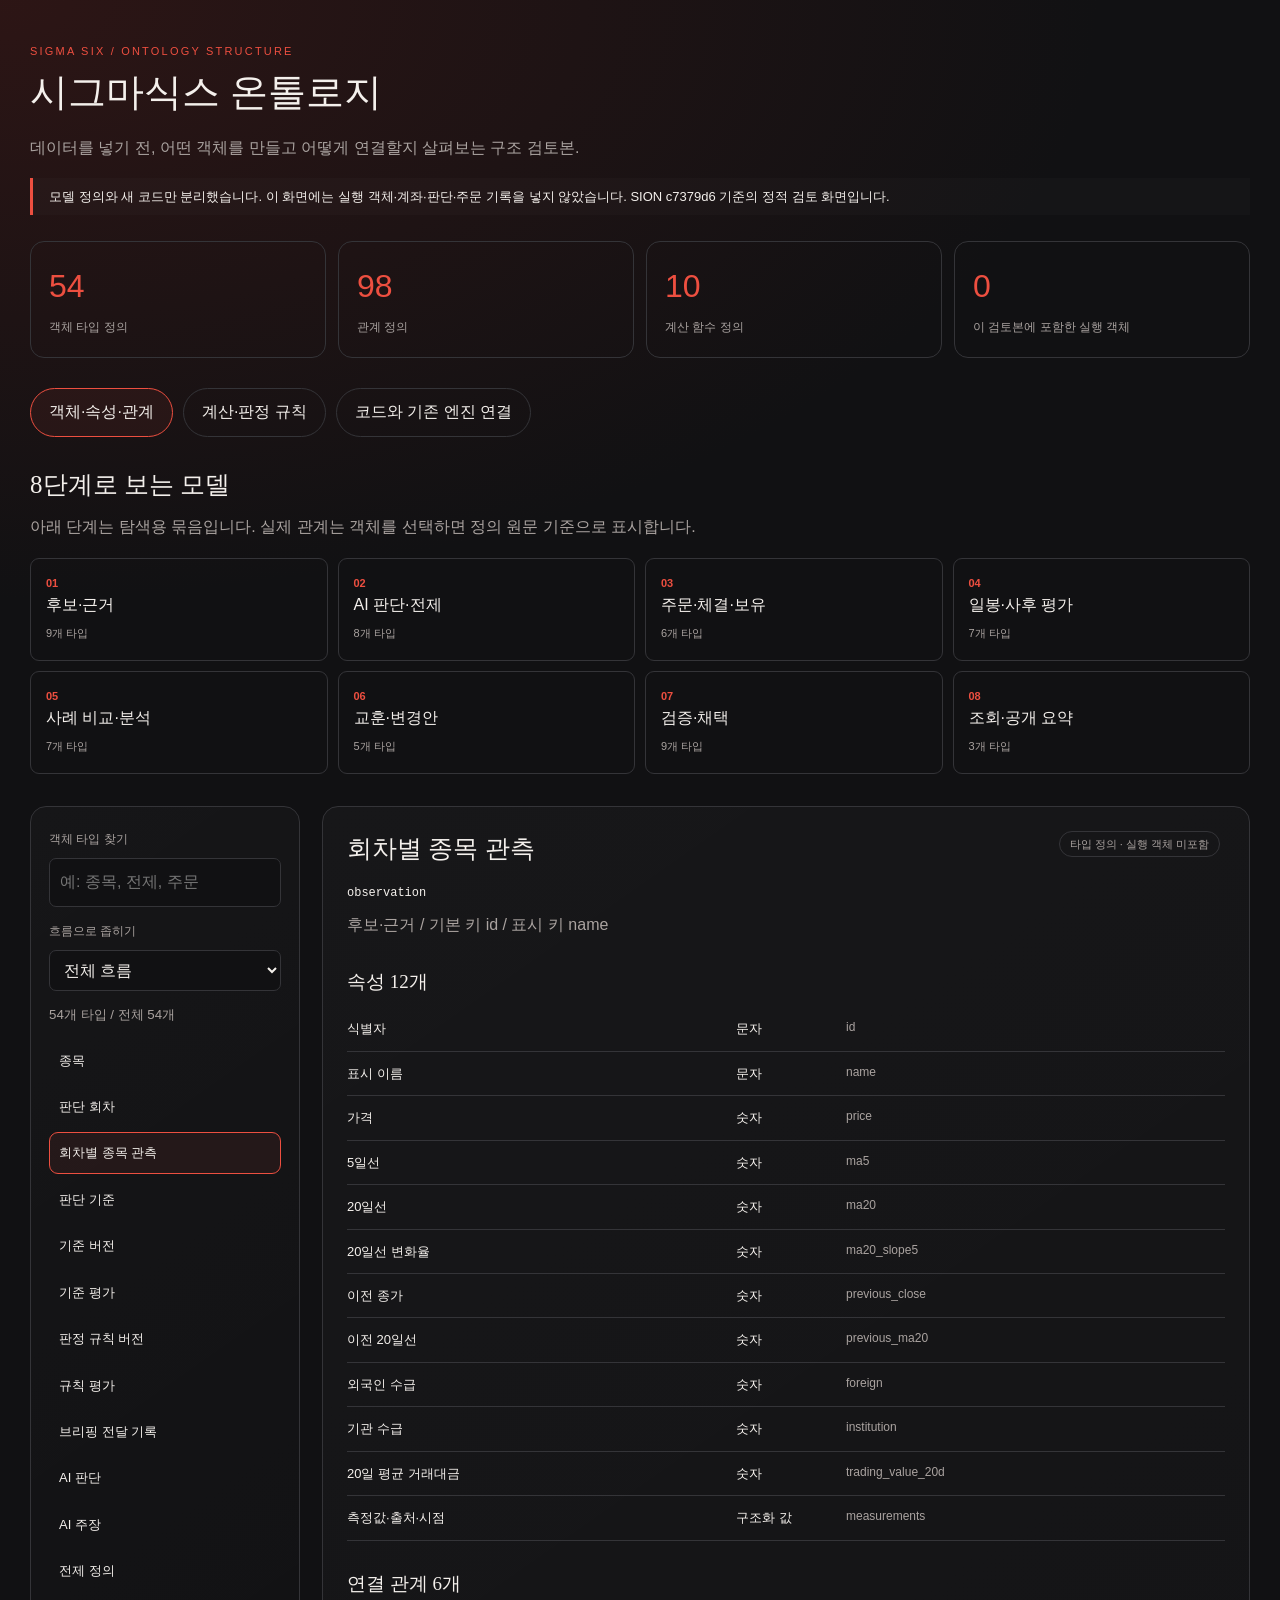
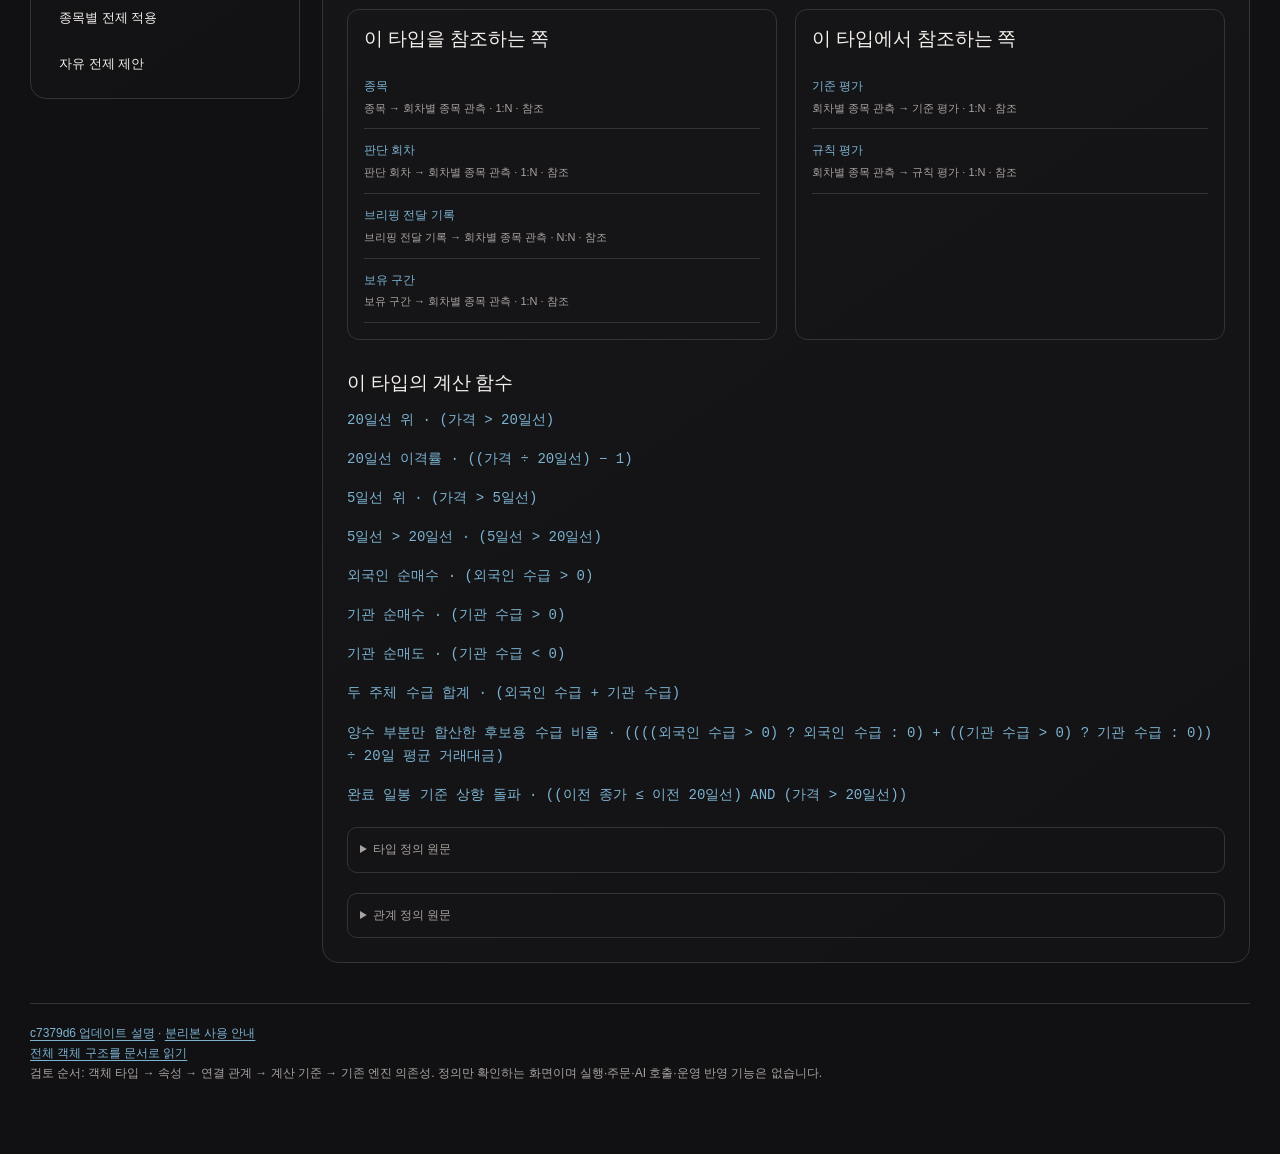
==== commit 563ee3c9: "수정계획1- 중복기록 대신 id연결" ====
--- a/구조보기.html
+++ b/구조보기.html
@@ -4,14 +4,14 @@
 :root{color-scheme:dark;--bg:#111113;--panel:#1c1c20;--line:#343438;--ink:#f4f0ec;--muted:#aaa3a0;--red:#ed4f40;--blue:#7cb3d1}*{box-sizing:border-box}body{margin:0;background:radial-gradient(1100px 600px at 0 0,#45191788,transparent),var(--bg);color:var(--ink);font-family:"Apple SD Gothic Neo","Noto Sans KR",sans-serif;line-height:1.65}main{max-width:1400px;margin:auto;padding:42px 30px 70px}h1,h2,h3{font-family:"AppleMyungjo","Noto Serif KR",serif;font-weight:500;line-height:1.4}h1{font-size:38px;margin:6px 0 16px}h2{font-size:25px;margin:0 0 12px}h3{font-size:19px;margin:0 0 12px}.eyebrow{letter-spacing:.2em;color:var(--red);font-size:11px}.muted,small{color:var(--muted)}p{margin:8px 0 16px}.note{border-left:3px solid var(--red);padding:8px 16px;background:#ffffff04;font-size:13px}.stats{display:grid;grid-template-columns:repeat(4,1fr);gap:12px;margin:26px 0}.stat{border:1px solid var(--line);border-radius:14px;padding:18px}.stat strong{display:block;font-size:32px;font-weight:500;color:var(--red)}.stat span{font-size:12px;color:var(--muted)}button,input,select{font:inherit}button,a{color:inherit}button{cursor:pointer;text-align:left;background:transparent;border:1px solid var(--line);border-radius:9px;padding:10px 12px}button:hover,button[aria-pressed=true]{border-color:var(--red);background:#ed4f4012}button:focus-visible,input:focus-visible,select:focus-visible,a:focus-visible{outline:2px solid var(--blue);outline-offset:3px}nav{display:flex;gap:10px;margin:30px 0}nav button{border-radius:50px;padding:10px 18px}a{color:var(--blue);text-decoration-thickness:1px;text-underline-offset:3px;overflow-wrap:anywhere}.panel{background:linear-gradient(145deg,#ffffff06,#ffffff02);border:1px solid var(--line);border-radius:16px;padding:24px;min-width:0}.stages{display:grid;grid-template-columns:repeat(4,minmax(0,1fr));gap:10px;list-style:none;padding:0;margin:18px 0 32px}.stages button{width:100%;height:100%;padding:15px}.stages b{font-size:11px;color:var(--red);display:block}.stages small{font-size:11px}.workspace{display:grid;grid-template-columns:270px minmax(0,1fr);gap:22px;align-items:start}.sidebar{position:sticky;top:16px;padding:18px}.sidebar label{font-size:12px;color:var(--muted)}input,select{width:100%;padding:10px;background:#111113;border:1px solid var(--line);color:var(--ink);border-radius:7px;margin:7px 0 10px;min-width:0}#types{max-height:640px;overflow:auto;display:grid;gap:5px;margin-top:12px}#types button{font-size:13px;border-color:transparent;padding:9px}#types button[aria-pressed=true]{border-color:var(--red)}.chip{display:inline-block;border:1px solid var(--line);border-radius:30px;padding:3px 10px;font-size:11px;color:var(--muted);margin:0 5px 5px 0}code{font-family:ui-monospace,monospace;font-size:12px;overflow-wrap:anywhere}pre{white-space:pre-wrap;overflow-wrap:anywhere;background:#0c0c0e;border:1px solid var(--line);border-radius:8px;padding:16px;font-size:12px;max-height:500px;overflow:auto}.type-heading{display:flex;gap:20px;justify-content:space-between;align-items:start}.type-heading small{display:block}.prop{display:grid;grid-template-columns:1fr 100px 1fr;gap:10px;padding:11px 0;border-bottom:1px solid var(--line);font-size:13px}.prop small{font-size:12px}h3.section{margin-top:30px}.relations{display:grid;grid-template-columns:1fr 1fr;gap:18px}.relations>div{border:1px solid var(--line);border-radius:12px;padding:16px}.relation{padding:10px 0;border-bottom:1px solid var(--line);font-size:12px}.relation button{display:block;width:100%;border:0;padding:2px 0;color:var(--blue);border-radius:0}.relation small{font-size:11px}.formula{font-family:ui-monospace,monospace;color:var(--blue);font-size:14px;white-space:pre-wrap;overflow-wrap:anywhere}.cards{display:grid;gap:14px}.cards article{padding:22px}.files{display:grid;gap:7px;margin:12px 0 24px;font-size:12px}.columns{display:grid;grid-template-columns:1fr 1fr;gap:20px}details{border:1px solid var(--line);border-radius:10px;padding:12px;margin-top:20px;font-size:12px}summary{cursor:pointer;color:var(--muted)}[hidden]{display:none!important}footer{border-top:1px solid var(--line);margin-top:40px;padding-top:20px;font-size:12px;color:var(--muted)}.empty{font-size:13px;color:var(--muted);padding:20px 0}
 @media(max-width:850px){.workspace{grid-template-columns:1fr}.sidebar{position:static}#types{max-height:200px;grid-template-columns:1fr 1fr}.stages{grid-template-columns:repeat(2,minmax(0,1fr))}.relations,.columns{grid-template-columns:1fr}main{padding:28px 18px}h1{font-size:29px}.stats{grid-template-columns:repeat(2,1fr)}nav{flex-wrap:wrap}.prop{grid-template-columns:1fr 80px}.prop small{grid-column:1/-1}.panel{padding:18px}}
 </style></head><body><main>
-<header><div class="eyebrow">SIGMA SIX / ONTOLOGY STRUCTURE</div><h1>시그마식스 온톨로지</h1><p class="muted">데이터를 넣기 전, 어떤 객체를 만들고 어떻게 연결할지 살펴보는 구조 검토본.</p><div class="note">모델 정의와 새 코드만 분리했습니다. 이 화면에는 실행 객체·계좌·판단·주문 기록을 넣지 않았습니다. 현재 하이닉스 작업 폴더와 연결하거나 실행하지 않습니다.</div></header>
+<header><div class="eyebrow">SIGMA SIX / ONTOLOGY STRUCTURE</div><h1>시그마식스 온톨로지</h1><p class="muted">데이터를 넣기 전, 어떤 객체를 만들고 어떻게 연결할지 살펴보는 구조 검토본.</p><div class="note">모델 정의와 새 코드만 분리했습니다. 이 화면에는 실행 객체·계좌·판단·주문 기록을 넣지 않았습니다. SION c7379d6 기준의 정적 검토 화면입니다.</div></header>
 <div class="stats"><div class="stat"><strong id="n-types"></strong><span>객체 타입 정의</span></div><div class="stat"><strong id="n-links"></strong><span>관계 정의</span></div><div class="stat"><strong id="n-functions"></strong><span>계산 함수 정의</span></div><div class="stat"><strong>0</strong><span>이 검토본에 포함한 실행 객체</span></div></div>
 <nav aria-label="구조 탐색"><button data-tab="model" aria-pressed="true">객체·속성·관계</button><button data-tab="functions" aria-pressed="false">계산·판정 규칙</button><button data-tab="integration" aria-pressed="false">코드와 기존 엔진 연결</button></nav>
 <section id="model"><h2>8단계로 보는 모델</h2><p class="muted">아래 단계는 탐색용 묶음입니다. 실제 관계는 객체를 선택하면 정의 원문 기준으로 표시합니다.</p><ol class="stages" id="stages"></ol><div class="workspace"><aside class="panel sidebar"><label for="search">객체 타입 찾기</label><input id="search" type="search" placeholder="예: 종목, 전제, 주문"><label for="group">흐름으로 좁히기</label><select id="group"><option value="all">전체 흐름</option></select><small id="type-count" role="status"></small><div id="types" aria-label="객체 타입 목록"></div></aside><article class="panel" id="detail" aria-live="polite"></article></div></section>
 <section id="functions" hidden><h2>계산과 판정의 정의</h2><p class="note">실제 가격이나 수급을 넣지 않고 계산식만 표시합니다. 10개 함수는 JSON 정의를 읽는 어댑터와 연결되며, 모든 매매 동작이 이 식만으로 구현된 것은 아닙니다.</p><div id="function-list" class="cards"></div><h3 class="section">기존 엔진과 맞춘 판정 규칙</h3><p class="muted">아래는 bindings.json의 매핑입니다. 문장으로 된 규칙 정의와 실제 실행 코드를 구분해서 검토하세요.</p><div id="rule-list" class="cards"></div><details><summary>별도 액션 타입·공유 속성·인터페이스의 현재 상태</summary><p id="empty-definitions"></p></details></section>
-<section id="integration" hidden><h2>새 코드와 원래 엔진의 경계</h2><p class="note">이 폴더는 구조 검토용 추출본입니다. 기존 엔진을 복제하거나 독립 실행 패키지로 재작성하지 않았습니다. 기존 파일에 붙인 부분은 변경 패치로 보관했습니다.</p><div class="columns"><article class="panel"><h3>새 기능 코드</h3><p class="muted">새로 추가된 모듈·프롬프트·화면. 원본 파일 내용 그대로입니다.</p><div id="code-files" class="files"></div></article><article class="panel"><h3>기존 엔진에 연결한 부분</h3><p class="muted">원래 파일 전체 대신 기준 커밋 대비 변경 내용을 볼 수 있습니다.</p><div id="patch-files" class="files"></div></article></div><h3 class="section">남아 있는 기존 코드 의존성</h3><p class="muted">Python import를 정적으로 확인한 목록입니다. 동적 import·파일·설정 의존성 전체를 증명하는 목록은 아닙니다.</p><div class="panel" id="deps"></div><h3 class="section">분리 범위 확인</h3><p>실행 데이터와 fixture 파일은 제외했습니다. 검사 소스 안의 고정 예시는 검사 코드에 남아 있습니다. 타입 정의의 id와 실행 기록의 judgment_id 같은 실제 키 사이에는 별도 매핑 코드가 필요합니다.</p><p><a href="분리내역.json">파일별 분리 내역</a> · <a href="보존확인.json">원본 보존 확인</a> · <a href="README.md">읽는 방법과 구현 범위</a></p></section>
-<footer><a href="객체구조_전체목록.md">전체 객체 구조를 문서로 읽기</a><br>검토 순서: 객체 타입 → 속성 → 연결 관계 → 계산 기준 → 기존 엔진 의존성. 정의만 확인하는 화면이며 실행·주문·AI 호출·운영 반영 기능은 없습니다.</footer>
-<script type="application/json" id="model-source">{"ontology": {"title": "Sigma Six 후보 근거 v1", "nodes": [{"id": "instrument", "label": "종목", "status": "reviewed", "primaryKey": "id", "titleKey": "name", "properties": [{"id": "id", "name": "id", "type": "string"}, {"id": "name", "name": "name", "type": "string"}, {"id": "code", "name": "code", "type": "string"}, {"id": "market", "name": "market", "type": "string"}], "interfaces": []}, {"id": "run", "label": "판단 회차", "status": "reviewed", "primaryKey": "id", "titleKey": "name", "properties": [{"id": "id", "name": "id", "type": "string"}, {"id": "name", "name": "name", "type": "string"}, {"id": "kind", "name": "kind", "type": "string"}, {"id": "created_at", "name": "created_at", "type": "timestamp"}, {"id": "snapshot", "name": "snapshot", "type": "object"}], "interfaces": []}, {"id": "observation", "label": "회차별 종목 관측", "status": "reviewed", "primaryKey": "id", "titleKey": "name", "properties": [{"id": "id", "name": "id", "type": "string"}, {"id": "name", "name": "name", "type": "string"}, {"id": "price", "name": "price", "type": "double"}, {"id": "ma5", "name": "ma5", "type": "double"}, {"id": "ma20", "name": "ma20", "type": "double"}, {"id": "ma20_slope5", "name": "ma20_slope5", "type": "double"}, {"id": "previous_close", "name": "previous_close", "type": "double"}, {"id": "previous_ma20", "name": "previous_ma20", "type": "double"}, {"id": "foreign", "name": "foreign", "type": "double"}, {"id": "institution", "name": "institution", "type": "double"}, {"id": "trading_value_20d", "name": "trading_value_20d", "type": "double"}, {"id": "measurements", "name": "measurements", "type": "object"}], "interfaces": []}, {"id": "criterion", "label": "판단 기준", "status": "reviewed", "primaryKey": "id", "titleKey": "name", "properties": [{"id": "id", "name": "id", "type": "string"}, {"id": "name", "name": "name", "type": "string"}, {"id": "meaning", "name": "meaning", "type": "string"}], "interfaces": []}, {"id": "criterion_version", "label": "기준 버전", "status": "reviewed", "primaryKey": "id", "titleKey": "name", "properties": [{"id": "id", "name": "id", "type": "string"}, {"id": "name", "name": "name", "type": "string"}, {"id": "version", "name": "version", "type": "string"}, {"id": "definition", "name": "definition", "type": "object"}], "interfaces": []}, {"id": "criterion_evaluation", "label": "기준 평가", "status": "reviewed", "primaryKey": "id", "titleKey": "name", "properties": [{"id": "id", "name": "id", "type": "string"}, {"id": "name", "name": "name", "type": "string"}, {"id": "status", "name": "status", "type": "string"}, {"id": "inputs", "name": "inputs", "type": "object"}, {"id": "result", "name": "result", "type": "object"}], "interfaces": []}, {"id": "rule_version", "label": "판정 규칙 버전", "status": "reviewed", "primaryKey": "id", "titleKey": "name", "properties": [{"id": "id", "name": "id", "type": "string"}, {"id": "name", "name": "name", "type": "string"}, {"id": "version", "name": "version", "type": "string"}, {"id": "definition", "name": "definition", "type": "object"}], "interfaces": []}, {"id": "rule_evaluation", "label": "규칙 평가", "status": "reviewed", "primaryKey": "id", "titleKey": "name", "properties": [{"id": "id", "name": "id", "type": "string"}, {"id": "name", "name": "name", "type": "string"}, {"id": "use", "name": "use", "type": "string"}, {"id": "status", "name": "status", "type": "string"}, {"id": "inputs", "name": "inputs", "type": "object"}], "interfaces": []}, {"id": "delivery", "label": "브리핑 전달 기록", "status": "reviewed", "primaryKey": "id", "titleKey": "name", "properties": [{"id": "id", "name": "id", "type": "string"}, {"id": "name", "name": "name", "type": "string"}, {"id": "ai_run_id", "name": "ai_run_id", "type": "string"}, {"id": "run_attempt_id", "name": "run_attempt_id", "type": "string"}, {"id": "text", "name": "text", "type": "string"}, {"id": "sha256", "name": "sha256", "type": "string"}, {"id": "evidence_catalog", "name": "evidence_catalog", "type": "object"}], "interfaces": []}, {"id": "ai_judgment", "label": "AI 판단", "status": "reviewed", "primaryKey": "id", "titleKey": "name", "properties": [{"id": "id", "name": "id", "type": "string"}, {"id": "name", "name": "name", "type": "string"}, {"id": "code", "name": "code", "type": "string"}, {"id": "confidence_for", "name": "confidence_for", "type": "string"}, {"id": "confidence_raw", "name": "confidence_raw", "type": "double"}, {"id": "recommended_action", "name": "recommended_action", "type": "string"}, {"id": "decision_validation", "name": "decision_validation", "type": "string"}, {"id": "comparison_snapshot", "name": "comparison_snapshot", "type": "object"}, {"id": "decision_regime_snapshot", "name": "decision_regime_snapshot", "type": "object"}], "interfaces": []}, {"id": "argument", "label": "AI 주장", "status": "reviewed", "primaryKey": "id", "titleKey": "name", "properties": [{"id": "id", "name": "id", "type": "string"}, {"id": "name", "name": "name", "type": "string"}, {"id": "kind", "name": "kind", "type": "string"}, {"id": "assertion", "name": "assertion", "type": "object"}, {"id": "reference_validation", "name": "reference_validation", "type": "string"}, {"id": "fact_validation", "name": "fact_validation", "type": "string"}, {"id": "hypothesis_status", "name": "hypothesis_status", "type": "string"}, {"id": "adoption", "name": "adoption", "type": "string"}], "interfaces": []}, {"id": "premise_definition", "label": "전제 정의", "status": "reviewed", "primaryKey": "id", "titleKey": "name", "properties": [{"id": "id", "name": "id", "type": "string"}, {"id": "name", "name": "name", "type": "string"}, {"id": "version", "name": "version", "type": "string"}, {"id": "definition", "name": "definition", "type": "object"}], "interfaces": []}, {"id": "premise_application", "label": "종목별 전제 적용", "status": "reviewed", "primaryKey": "id", "titleKey": "name", "properties": [{"id": "id", "name": "id", "type": "string"}, {"id": "name", "name": "name", "type": "string"}, {"id": "code", "name": "code", "type": "string"}, {"id": "judgment_date", "name": "judgment_date", "type": "date"}, {"id": "direction", "name": "direction", "type": "string"}, {"id": "days", "name": "days", "type": "double"}, {"id": "status", "name": "status", "type": "string"}], "interfaces": []}, {"id": "premise_proposal", "label": "자유 전제 제안", "status": "reviewed", "primaryKey": "id", "titleKey": "name", "properties": [{"id": "id", "name": "id", "type": "string"}, {"id": "name", "name": "name", "type": "string"}, {"id": "proposal", "name": "proposal", "type": "object"}, {"id": "status", "name": "status", "type": "string"}], "interfaces": []}, {"id": "run_attempt", "label": "AI 실행 시도", "status": "reviewed", "primaryKey": "id", "titleKey": "name", "properties": [{"id": "id", "name": "id", "type": "string"}, {"id": "name", "name": "name", "type": "string"}, {"id": "run_id", "name": "run_id", "type": "string"}, {"id": "kind", "name": "kind", "type": "string"}, {"id": "initial_targets", "name": "initial_targets", "type": "object"}, {"id": "target_set_incomplete", "name": "target_set_incomplete", "type": "boolean"}], "interfaces": []}, {"id": "submission", "label": "판단 제출 시도", "status": "reviewed", "primaryKey": "id", "titleKey": "name", "properties": [{"id": "id", "name": "id", "type": "string"}, {"id": "name", "name": "name", "type": "string"}, {"id": "status", "name": "status", "type": "string"}, {"id": "request_hash", "name": "request_hash", "type": "string"}, {"id": "errors", "name": "errors", "type": "object"}], "interfaces": []}, {"id": "execution_event", "label": "실행과 판단 연결", "status": "reviewed", "primaryKey": "id", "titleKey": "name", "properties": [{"id": "id", "name": "id", "type": "string"}, {"id": "name", "name": "name", "type": "string"}, {"id": "stage", "name": "stage", "type": "string"}, {"id": "link", "name": "link", "type": "object"}, {"id": "outcome", "name": "outcome", "type": "object"}, {"id": "boost", "name": "boost", "type": "object"}], "interfaces": []}, {"id": "order_plan", "label": "주문 계획", "status": "reviewed", "primaryKey": "id", "titleKey": "name", "properties": [{"id": "id", "name": "id", "type": "string"}, {"id": "name", "name": "name", "type": "string"}, {"id": "inputs", "name": "inputs", "type": "object"}, {"id": "plan", "name": "plan", "type": "object"}, {"id": "definition", "name": "definition", "type": "object"}], "interfaces": []}, {"id": "order_attempt", "label": "주문 전송 시도", "status": "reviewed", "primaryKey": "id", "titleKey": "name", "properties": [{"id": "id", "name": "id", "type": "string"}, {"id": "name", "name": "name", "type": "string"}, {"id": "account_scope", "name": "account_scope", "type": "string"}, {"id": "payload_hash", "name": "payload_hash", "type": "string"}, {"id": "state", "name": "state", "type": "string"}, {"id": "result", "name": "result", "type": "object"}], "interfaces": []}, {"id": "execution_observation", "label": "주문별 체결 관측", "status": "reviewed", "primaryKey": "id", "titleKey": "name", "properties": [{"id": "id", "name": "id", "type": "string"}, {"id": "name", "name": "name", "type": "string"}, {"id": "confirmation", "name": "confirmation", "type": "string"}, {"id": "source", "name": "source", "type": "string"}, {"id": "observed_at", "name": "observed_at", "type": "timestamp"}, {"id": "available_at", "name": "available_at", "type": "timestamp"}, {"id": "qty", "name": "qty", "type": "double"}, {"id": "price", "name": "price", "type": "double"}], "interfaces": []}, {"id": "position_episode", "label": "보유 구간", "status": "reviewed", "primaryKey": "id", "titleKey": "name", "properties": [{"id": "id", "name": "id", "type": "string"}, {"id": "name", "name": "name", "type": "string"}, {"id": "code", "name": "code", "type": "string"}, {"id": "origin", "name": "origin", "type": "string"}, {"id": "opened_at", "name": "opened_at", "type": "timestamp"}, {"id": "closed_at", "name": "closed_at", "type": "timestamp"}], "interfaces": []}, {"id": "rule_trigger", "label": "규칙 매도 계기", "status": "reviewed", "primaryKey": "id", "titleKey": "name", "properties": [{"id": "id", "name": "id", "type": "string"}, {"id": "name", "name": "name", "type": "string"}, {"id": "code", "name": "code", "type": "string"}, {"id": "retry_key", "name": "retry_key", "type": "string"}, {"id": "inputs", "name": "inputs", "type": "object"}, {"id": "result", "name": "result", "type": "object"}], "interfaces": []}, {"id": "scoring_job", "label": "사후 평가 회차", "status": "reviewed", "primaryKey": "id", "titleKey": "name", "properties": [{"id": "id", "name": "id", "type": "string"}, {"id": "name", "name": "name", "type": "string"}, {"id": "market_as_of", "name": "market_as_of", "type": "date"}, {"id": "knowledge_as_of", "name": "knowledge_as_of", "type": "timestamp"}, {"id": "expected_targets", "name": "expected_targets", "type": "object"}, {"id": "run_status", "name": "run_status", "type": "string"}, {"id": "recording_status", "name": "recording_status", "type": "string"}], "interfaces": []}, {"id": "calendar_snapshot", "label": "거래일 달력 버전", "status": "reviewed", "primaryKey": "id", "titleKey": "name", "properties": [{"id": "id", "name": "id", "type": "string"}, {"id": "name", "name": "name", "type": "string"}, {"id": "source", "name": "source", "type": "string"}, {"id": "version", "name": "version", "type": "string"}, {"id": "sessions", "name": "sessions", "type": "object"}, {"id": "hash", "name": "hash", "type": "string"}], "interfaces": []}, {"id": "premise_window", "label": "전제 거래일 구간", "status": "reviewed", "primaryKey": "id", "titleKey": "name", "properties": [{"id": "id", "name": "id", "type": "string"}, {"id": "name", "name": "name", "type": "string"}, {"id": "start_trading_day", "name": "start_trading_day", "type": "date"}, {"id": "end_trading_day", "name": "end_trading_day", "type": "date"}, {"id": "sessions", "name": "sessions", "type": "object"}, {"id": "status", "name": "status", "type": "string"}], "interfaces": []}, {"id": "daily_receipt", "label": "일봉 수신 자료", "status": "reviewed", "primaryKey": "id", "titleKey": "name", "properties": [{"id": "id", "name": "id", "type": "string"}, {"id": "name", "name": "name", "type": "string"}, {"id": "code", "name": "code", "type": "string"}, {"id": "available_at", "name": "available_at", "type": "timestamp"}, {"id": "source", "name": "source", "type": "string"}, {"id": "price_basis", "name": "price_basis", "type": "string"}, {"id": "rows", "name": "rows", "type": "object"}], "interfaces": []}, {"id": "daily_confirmation", "label": "일봉 정책상 완료 확인", "status": "reviewed", "primaryKey": "id", "titleKey": "name", "properties": [{"id": "id", "name": "id", "type": "string"}, {"id": "name", "name": "name", "type": "string"}, {"id": "date", "name": "date", "type": "date"}, {"id": "status", "name": "status", "type": "string"}, {"id": "provider_finality", "name": "provider_finality", "type": "string"}, {"id": "confirmation_receipt_ids", "name": "confirmation_receipt_ids", "type": "object"}], "interfaces": []}, {"id": "premise_evaluation", "label": "전제 사후 평가", "status": "reviewed", "primaryKey": "id", "titleKey": "name", "properties": [{"id": "id", "name": "id", "type": "string"}, {"id": "name", "name": "name", "type": "string"}, {"id": "verdict", "name": "verdict", "type": "string"}, {"id": "period_status", "name": "period_status", "type": "string"}, {"id": "data_status", "name": "data_status", "type": "string"}, {"id": "recording_status", "name": "recording_status", "type": "string"}, {"id": "market_as_of", "name": "market_as_of", "type": "date"}, {"id": "knowledge_as_of", "name": "knowledge_as_of", "type": "timestamp"}, {"id": "comparisons", "name": "comparisons", "type": "object"}], "interfaces": []}, {"id": "legacy_outcome_context", "label": "기존 결과 비교 자료", "status": "reviewed", "primaryKey": "id", "titleKey": "name", "properties": [{"id": "id", "name": "id", "type": "string"}, {"id": "name", "name": "name", "type": "string"}, {"id": "decision_outcomes", "name": "decision_outcomes", "type": "object"}, {"id": "legacy_trade_results", "name": "legacy_trade_results", "type": "object"}, {"id": "inputs", "name": "inputs", "type": "object"}, {"id": "audit", "name": "audit", "type": "object"}], "interfaces": []}, {"id": "regime_event", "label": "서버 등록 AI 국면", "status": "reviewed", "primaryKey": "id", "titleKey": "name", "properties": [{"id": "id", "name": "id", "type": "string"}, {"id": "name", "name": "name", "type": "string"}, {"id": "regime", "name": "regime", "type": "string"}, {"id": "source", "name": "source", "type": "string"}, {"id": "recorded_at", "name": "recorded_at", "type": "timestamp"}, {"id": "classification_status", "name": "classification_status", "type": "string"}], "interfaces": []}, {"id": "case_review", "label": "별도 사례 비교 실행", "status": "reviewed", "primaryKey": "id", "titleKey": "name", "properties": [{"id": "id", "name": "id", "type": "string"}, {"id": "name", "name": "name", "type": "string"}, {"id": "market_as_of", "name": "market_as_of", "type": "date"}, {"id": "knowledge_as_of", "name": "knowledge_as_of", "type": "timestamp"}, {"id": "analysis_status", "name": "analysis_status", "type": "string"}, {"id": "ai_status", "name": "ai_status", "type": "string"}, {"id": "definition", "name": "definition", "type": "object"}, {"id": "source_manifest", "name": "source_manifest", "type": "object"}], "interfaces": []}, {"id": "review_case", "label": "전제 적용별 비교 사례", "status": "reviewed", "primaryKey": "id", "titleKey": "name", "properties": [{"id": "id", "name": "id", "type": "string"}, {"id": "name", "name": "name", "type": "string"}, {"id": "origin_judgment_id", "name": "origin_judgment_id", "type": "string"}, {"id": "stratum", "name": "stratum", "type": "object"}, {"id": "features", "name": "features", "type": "object"}, {"id": "outcome_eligible", "name": "outcome_eligible", "type": "boolean"}, {"id": "exclusions", "name": "exclusions", "type": "object"}], "interfaces": []}, {"id": "research_model", "label": "반증 예측 모형", "status": "reviewed", "primaryKey": "id", "titleKey": "name", "properties": [{"id": "id", "name": "id", "type": "string"}, {"id": "name", "name": "name", "type": "string"}, {"id": "version", "name": "version", "type": "string"}, {"id": "status", "name": "status", "type": "string"}, {"id": "training_cutoff", "name": "training_cutoff", "type": "timestamp"}, {"id": "transform", "name": "transform", "type": "object"}, {"id": "coefficients", "name": "coefficients", "type": "object"}, {"id": "uncertainty", "name": "uncertainty", "type": "object"}], "interfaces": []}, {"id": "model_publication", "label": "주간 모형 공개", "status": "reviewed", "primaryKey": "id", "titleKey": "name", "properties": [{"id": "id", "name": "id", "type": "string"}, {"id": "name", "name": "name", "type": "string"}, {"id": "available_at", "name": "available_at", "type": "timestamp"}, {"id": "valid_from", "name": "valid_from", "type": "timestamp"}, {"id": "valid_until", "name": "valid_until", "type": "timestamp"}, {"id": "commit", "name": "commit", "type": "object"}], "interfaces": []}, {"id": "premise_prediction", "label": "전제 사전 예측", "status": "reviewed", "primaryKey": "id", "titleKey": "name", "properties": [{"id": "id", "name": "id", "type": "string"}, {"id": "name", "name": "name", "type": "string"}, {"id": "kind", "name": "kind", "type": "string"}, {"id": "origin_at", "name": "origin_at", "type": "timestamp"}, {"id": "status", "name": "status", "type": "string"}, {"id": "probability", "name": "probability", "type": "double"}, {"id": "baseline_probability", "name": "baseline_probability", "type": "double"}], "interfaces": []}, {"id": "retrospective_hypothesis", "label": "AI 사후 가설", "status": "reviewed", "primaryKey": "id", "titleKey": "name", "properties": [{"id": "id", "name": "id", "type": "string"}, {"id": "name", "name": "name", "type": "string"}, {"id": "text", "name": "text", "type": "string"}, {"id": "hypothesis_status", "name": "hypothesis_status", "type": "string"}, {"id": "validated_findings", "name": "validated_findings", "type": "object"}], "interfaces": []}, {"id": "research_usage", "label": "분석 사용 이력", "status": "reviewed", "primaryKey": "id", "titleKey": "name", "properties": [{"id": "id", "name": "id", "type": "string"}, {"id": "name", "name": "name", "type": "string"}, {"id": "purpose", "name": "purpose", "type": "string"}, {"id": "used_at", "name": "used_at", "type": "timestamp"}, {"id": "application_ids", "name": "application_ids", "type": "object"}], "interfaces": []}, {"id": "proposal_run", "label": "교훈·변경안 제안 실행", "status": "reviewed", "primaryKey": "id", "titleKey": "name", "properties": [{"id": "id", "name": "id", "type": "string"}, {"id": "name", "name": "name", "type": "string"}, {"id": "review_id", "name": "review_id", "type": "string"}, {"id": "context_hash", "name": "context_hash", "type": "string"}, {"id": "base_snapshot", "name": "base_snapshot", "type": "object"}, {"id": "submission_status", "name": "submission_status", "type": "string"}, {"id": "ai_execution_status", "name": "ai_execution_status", "type": "string"}], "interfaces": []}, {"id": "proposal_delivery", "label": "제안 자료 전달", "status": "reviewed", "primaryKey": "id", "titleKey": "name", "properties": [{"id": "id", "name": "id", "type": "string"}, {"id": "name", "name": "name", "type": "string"}, {"id": "body_hash", "name": "body_hash", "type": "string"}, {"id": "catalog", "name": "catalog", "type": "object"}, {"id": "case_ids", "name": "case_ids", "type": "object"}, {"id": "created_at", "name": "created_at", "type": "timestamp"}], "interfaces": []}, {"id": "learning_proposal", "label": "교훈·변경안 버전", "status": "reviewed", "primaryKey": "id", "titleKey": "name", "properties": [{"id": "id", "name": "id", "type": "string"}, {"id": "name", "name": "name", "type": "string"}, {"id": "kind", "name": "kind", "type": "string"}, {"id": "version", "name": "version", "type": "integer"}, {"id": "target_ref", "name": "target_ref", "type": "object"}, {"id": "condition", "name": "condition", "type": "object"}, {"id": "effect", "name": "effect", "type": "object"}, {"id": "server_cohort", "name": "server_cohort", "type": "object"}, {"id": "reason_status", "name": "reason_status", "type": "string"}, {"id": "active", "name": "active", "type": "boolean"}], "interfaces": []}, {"id": "validation_contract", "label": "후속 검증 입력 계약", "status": "reviewed", "primaryKey": "id", "titleKey": "name", "properties": [{"id": "id", "name": "id", "type": "string"}, {"id": "name", "name": "name", "type": "string"}, {"id": "validation_kind", "name": "validation_kind", "type": "string"}, {"id": "readiness", "name": "readiness", "type": "object"}, {"id": "base_status", "name": "base_status", "type": "string"}, {"id": "bundle_hash", "name": "bundle_hash", "type": "string"}, {"id": "stage7_completed", "name": "stage7_completed", "type": "boolean"}], "interfaces": []}, {"id": "lesson_version", "label": "검증·채택 교훈 버전", "status": "reviewed", "primaryKey": "id", "titleKey": "name", "properties": [{"id": "id", "name": "id", "type": "string"}, {"id": "name", "name": "name", "type": "string"}, {"id": "proposal_id", "name": "proposal_id", "type": "string"}, {"id": "validation_id", "name": "validation_id", "type": "string"}, {"id": "adoption_id", "name": "adoption_id", "type": "string"}, {"id": "effective_from", "name": "effective_from", "type": "timestamp"}, {"id": "effective_until", "name": "effective_until", "type": "timestamp"}, {"id": "applicability", "name": "applicability", "type": "object"}, {"id": "verification_status", "name": "verification_status", "type": "string"}], "interfaces": []}, {"id": "runtime_input", "label": "AI 실행 당시 입력", "status": "reviewed", "primaryKey": "id", "titleKey": "name", "properties": [{"id": "id", "name": "id", "type": "string"}, {"id": "name", "name": "name", "type": "string"}, {"id": "source_hashes", "name": "source_hashes", "type": "object"}, {"id": "tool_contracts", "name": "tool_contracts", "type": "object"}, {"id": "cmd_prompt", "name": "cmd_prompt", "type": "string"}, {"id": "provider_internal_state", "name": "provider_internal_state", "type": "string"}], "interfaces": []}, {"id": "policy_validation", "label": "변경안 사전 검증", "status": "reviewed", "primaryKey": "id", "titleKey": "name", "properties": [{"id": "id", "name": "id", "type": "string"}, {"id": "name", "name": "name", "type": "string"}, {"id": "spec", "name": "spec", "type": "object"}, {"id": "source_bundle_hash", "name": "source_bundle_hash", "type": "string"}, {"id": "independence", "name": "independence", "type": "string"}, {"id": "status", "name": "status", "type": "string"}], "interfaces": []}, {"id": "validation_opportunity", "label": "검증 판단 기회", "status": "reviewed", "primaryKey": "id", "titleKey": "name", "properties": [{"id": "id", "name": "id", "type": "string"}, {"id": "name", "name": "name", "type": "string"}, {"id": "run_attempt_id", "name": "run_attempt_id", "type": "string"}, {"id": "code", "name": "code", "type": "string"}, {"id": "confidence_for", "name": "confidence_for", "type": "string"}, {"id": "gaps", "name": "gaps", "type": "object"}], "interfaces": []}, {"id": "validation_result", "label": "변경안 검증 결과", "status": "reviewed", "primaryKey": "id", "titleKey": "name", "properties": [{"id": "id", "name": "id", "type": "string"}, {"id": "name", "name": "name", "type": "string"}, {"id": "baseline_status", "name": "baseline_status", "type": "string"}, {"id": "performance", "name": "performance", "type": "object"}, {"id": "criteria", "name": "criteria", "type": "object"}, {"id": "adoption_eligibility", "name": "adoption_eligibility", "type": "boolean"}], "interfaces": []}, {"id": "validation_holdout", "label": "사전 예약 검증 자료", "status": "reviewed", "primaryKey": "id", "titleKey": "name", "properties": [{"id": "id", "name": "id", "type": "string"}, {"id": "name", "name": "name", "type": "string"}, {"id": "period", "name": "period", "type": "object"}, {"id": "reserved_at", "name": "reserved_at", "type": "timestamp"}, {"id": "released_at", "name": "released_at", "type": "timestamp"}, {"id": "status", "name": "status", "type": "string"}], "interfaces": []}, {"id": "prompt_experiment", "label": "격리 AI 비교 실험", "status": "reviewed", "primaryKey": "id", "titleKey": "name", "properties": [{"id": "id", "name": "id", "type": "string"}, {"id": "name", "name": "name", "type": "string"}, {"id": "model", "name": "model", "type": "string"}, {"id": "trials", "name": "trials", "type": "object"}, {"id": "budget", "name": "budget", "type": "object"}, {"id": "status", "name": "status", "type": "string"}], "interfaces": []}, {"id": "simulation_execution", "label": "모의 계좌 실행", "status": "reviewed", "primaryKey": "id", "titleKey": "name", "properties": [{"id": "id", "name": "id", "type": "string"}, {"id": "name", "name": "name", "type": "string"}, {"id": "arm", "name": "arm", "type": "string"}, {"id": "inputs", "name": "inputs", "type": "object"}, {"id": "fills", "name": "fills", "type": "object"}, {"id": "unconfirmed", "name": "unconfirmed", "type": "object"}], "interfaces": []}, {"id": "policy_adoption", "label": "사람의 변경안 채택", "status": "reviewed", "primaryKey": "id", "titleKey": "name", "properties": [{"id": "id", "name": "id", "type": "string"}, {"id": "name", "name": "name", "type": "string"}, {"id": "operator", "name": "operator", "type": "string"}, {"id": "expected_revision", "name": "expected_revision", "type": "string"}, {"id": "validation_result_hash", "name": "validation_result_hash", "type": "string"}, {"id": "status", "name": "status", "type": "string"}], "interfaces": []}, {"id": "policy_package", "label": "운영 정책 버전", "status": "reviewed", "primaryKey": "id", "titleKey": "name", "properties": [{"id": "id", "name": "id", "type": "string"}, {"id": "name", "name": "name", "type": "string"}, {"id": "baseline_snapshot_hash", "name": "baseline_snapshot_hash", "type": "string"}, {"id": "candidate_policy_hash", "name": "candidate_policy_hash", "type": "string"}, {"id": "deployed_hash", "name": "deployed_hash", "type": "string"}, {"id": "effective_until", "name": "effective_until", "type": "timestamp"}], "interfaces": []}, {"id": "trace_view", "label": "고정된 근거 조회 화면", "status": "reviewed", "primaryKey": "id", "titleKey": "name", "properties": [{"id": "id", "name": "id", "type": "string"}, {"id": "name", "name": "name", "type": "string"}, {"id": "schema_version", "name": "schema_version", "type": "string"}, {"id": "market_as_of", "name": "market_as_of", "type": "date"}, {"id": "knowledge_as_of", "name": "knowledge_as_of", "type": "timestamp"}, {"id": "generated_at", "name": "generated_at", "type": "timestamp"}, {"id": "source_manifest", "name": "source_manifest", "type": "object"}, {"id": "status", "name": "status", "type": "string"}], "interfaces": []}, {"id": "trace_target", "label": "조회 판단 대상", "status": "reviewed", "primaryKey": "id", "titleKey": "name", "properties": [{"id": "id", "name": "id", "type": "string"}, {"id": "name", "name": "name", "type": "string"}, {"id": "run_attempt_id", "name": "run_attempt_id", "type": "string"}, {"id": "code", "name": "code", "type": "string"}, {"id": "confidence_for", "name": "confidence_for", "type": "string"}, {"id": "coverage_status", "name": "coverage_status", "type": "string"}, {"id": "connection_status", "name": "connection_status", "type": "string"}, {"id": "visibility", "name": "visibility", "type": "string"}], "interfaces": []}, {"id": "trace_export", "label": "공개 요약 준비 묶음", "status": "reviewed", "primaryKey": "id", "titleKey": "name", "properties": [{"id": "id", "name": "id", "type": "string"}, {"id": "name", "name": "name", "type": "string"}, {"id": "view_id", "name": "view_id", "type": "string"}, {"id": "schema_version", "name": "schema_version", "type": "string"}, {"id": "source_hash", "name": "source_hash", "type": "string"}, {"id": "files", "name": "files", "type": "object"}, {"id": "published", "name": "published", "type": "boolean"}], "interfaces": []}], "edges": [{"id": "instrument-observation", "source": "instrument", "target": "observation", "label": "참조", "inverse": "참조됨", "cardinality": "1:N"}, {"id": "run-observation", "source": "run", "target": "observation", "label": "참조", "inverse": "참조됨", "cardinality": "1:N"}, {"id": "criterion-criterion_version", "source": "criterion", "target": "criterion_version", "label": "참조", "inverse": "참조됨", "cardinality": "1:N"}, {"id": "criterion_version-criterion_evaluation", "source": "criterion_version", "target": "criterion_evaluation", "label": "참조", "inverse": "참조됨", "cardinality": "1:N"}, {"id": "observation-criterion_evaluation", "source": "observation", "target": "criterion_evaluation", "label": "참조", "inverse": "참조됨", "cardinality": "1:N"}, {"id": "rule_version-criterion_version", "source": "rule_version", "target": "criterion_version", "label": "참조", "inverse": "참조됨", "cardinality": "N:N"}, {"id": "observation-rule_evaluation", "source": "observation", "target": "rule_evaluation", "label": "참조", "inverse": "참조됨", "cardinality": "1:N"}, {"id": "rule_version-rule_evaluation", "source": "rule_version", "target": "rule_evaluation", "label": "참조", "inverse": "참조됨", "cardinality": "1:N"}, {"id": "rule_evaluation-criterion_evaluation", "source": "rule_evaluation", "target": "criterion_evaluation", "label": "참조", "inverse": "참조됨", "cardinality": "N:N"}, {"id": "delivery-observation", "source": "delivery", "target": "observation", "label": "참조", "inverse": "참조됨", "cardinality": "N:N"}, {"id": "delivery-criterion_evaluation", "source": "delivery", "target": "criterion_evaluation", "label": "참조", "inverse": "참조됨", "cardinality": "N:N"}, {"id": "delivery-run", "source": "delivery", "target": "run", "label": "참조", "inverse": "참조됨", "cardinality": "N:N"}, {"id": "run_attempt-delivery", "source": "run_attempt", "target": "delivery", "label": "참조", "inverse": "참조됨", "cardinality": "1:N"}, {"id": "run_attempt-submission", "source": "run_attempt", "target": "submission", "label": "참조", "inverse": "참조됨", "cardinality": "1:N"}, {"id": "run_attempt-execution_event", "source": "run_attempt", "target": "execution_event", "label": "참조", "inverse": "참조됨", "cardinality": "1:N"}, {"id": "submission-ai_judgment", "source": "submission", "target": "ai_judgment", "label": "참조", "inverse": "참조됨", "cardinality": "N:1"}, {"id": "ai_judgment-argument", "source": "ai_judgment", "target": "argument", "label": "참조", "inverse": "참조됨", "cardinality": "1:N"}, {"id": "argument-delivery", "source": "argument", "target": "delivery", "label": "참조", "inverse": "참조됨", "cardinality": "N:N"}, {"id": "ai_judgment-premise_application", "source": "ai_judgment", "target": "premise_application", "label": "참조", "inverse": "참조됨", "cardinality": "N:N"}, {"id": "premise_definition-premise_application", "source": "premise_definition", "target": "premise_application", "label": "참조", "inverse": "참조됨", "cardinality": "1:N"}, {"id": "ai_judgment-premise_proposal", "source": "ai_judgment", "target": "premise_proposal", "label": "참조", "inverse": "참조됨", "cardinality": "1:N"}, {"id": "execution_event-ai_judgment", "source": "execution_event", "target": "ai_judgment", "label": "참조", "inverse": "참조됨", "cardinality": "N:1"}, {"id": "ai_judgment-order_plan", "source": "ai_judgment", "target": "order_plan", "label": "참조", "inverse": "참조됨", "cardinality": "1:N"}, {"id": "order_plan-order_attempt", "source": "order_plan", "target": "order_attempt", "label": "참조", "inverse": "참조됨", "cardinality": "1:N"}, {"id": "order_attempt-execution_event", "source": "order_attempt", "target": "execution_event", "label": "참조", "inverse": "참조됨", "cardinality": "1:N"}, {"id": "order_attempt-execution_observation", "source": "order_attempt", "target": "execution_observation", "label": "참조", "inverse": "참조됨", "cardinality": "1:N"}, {"id": "instrument-position_episode", "source": "instrument", "target": "position_episode", "label": "참조", "inverse": "참조됨", "cardinality": "1:N"}, {"id": "position_episode-observation", "source": "position_episode", "target": "observation", "label": "참조", "inverse": "참조됨", "cardinality": "1:N"}, {"id": "position_episode-ai_judgment", "source": "position_episode", "target": "ai_judgment", "label": "참조", "inverse": "참조됨", "cardinality": "1:N"}, {"id": "position_episode-order_plan", "source": "position_episode", "target": "order_plan", "label": "참조", "inverse": "참조됨", "cardinality": "1:N"}, {"id": "position_episode-rule_trigger", "source": "position_episode", "target": "rule_trigger", "label": "참조", "inverse": "참조됨", "cardinality": "1:N"}, {"id": "rule_trigger-order_attempt", "source": "rule_trigger", "target": "order_attempt", "label": "참조", "inverse": "참조됨", "cardinality": "1:N"}, {"id": "scoring_job-premise_evaluation", "source": "scoring_job", "target": "premise_evaluation", "label": "참조", "inverse": "참조됨", "cardinality": "N:N"}, {"id": "scoring_job-legacy_outcome_context", "source": "scoring_job", "target": "legacy_outcome_context", "label": "참조", "inverse": "참조됨", "cardinality": "1:1"}, {"id": "premise_application-premise_window", "source": "premise_application", "target": "premise_window", "label": "참조", "inverse": "참조됨", "cardinality": "1:N"}, {"id": "calendar_snapshot-premise_window", "source": "calendar_snapshot", "target": "premise_window", "label": "참조", "inverse": "참조됨", "cardinality": "1:N"}, {"id": "premise_application-premise_evaluation", "source": "premise_application", "target": "premise_evaluation", "label": "참조", "inverse": "참조됨", "cardinality": "1:N"}, {"id": "premise_window-premise_evaluation", "source": "premise_window", "target": "premise_evaluation", "label": "참조", "inverse": "참조됨", "cardinality": "1:N"}, {"id": "daily_receipt-daily_confirmation", "source": "daily_receipt", "target": "daily_confirmation", "label": "참조", "inverse": "참조됨", "cardinality": "N:N"}, {"id": "calendar_snapshot-daily_confirmation", "source": "calendar_snapshot", "target": "daily_confirmation", "label": "참조", "inverse": "참조됨", "cardinality": "1:N"}, {"id": "daily_confirmation-premise_evaluation", "source": "daily_confirmation", "target": "premise_evaluation", "label": "참조", "inverse": "참조됨", "cardinality": "N:N"}, {"id": "premise_evaluation-order_attempt", "source": "premise_evaluation", "target": "order_attempt", "label": "참조", "inverse": "참조됨", "cardinality": "N:N"}, {"id": "ai_judgment-regime_event", "source": "ai_judgment", "target": "regime_event", "label": "참조", "inverse": "참조됨", "cardinality": "N:1"}, {"id": "case_review-review_case", "source": "case_review", "target": "review_case", "label": "참조", "inverse": "참조됨", "cardinality": "N:N"}, {"id": "review_case-premise_application", "source": "review_case", "target": "premise_application", "label": "참조", "inverse": "참조됨", "cardinality": "N:1"}, {"id": "review_case-ai_judgment", "source": "review_case", "target": "ai_judgment", "label": "참조", "inverse": "참조됨", "cardinality": "N:1"}, {"id": "review_case-delivery", "source": "review_case", "target": "delivery", "label": "참조", "inverse": "참조됨", "cardinality": "N:N"}, {"id": "review_case-premise_evaluation", "source": "review_case", "target": "premise_evaluation", "label": "참조", "inverse": "참조됨", "cardinality": "N:1"}, {"id": "review_case-order_attempt", "source": "review_case", "target": "order_attempt", "label": "참조", "inverse": "참조됨", "cardinality": "N:N"}, {"id": "case_review-research_model", "source": "case_review", "target": "research_model", "label": "참조", "inverse": "참조됨", "cardinality": "1:N"}, {"id": "research_model-review_case", "source": "research_model", "target": "review_case", "label": "참조", "inverse": "참조됨", "cardinality": "N:N"}, {"id": "research_model-model_publication", "source": "research_model", "target": "model_publication", "label": "참조", "inverse": "참조됨", "cardinality": "1:N"}, {"id": "model_publication-premise_prediction", "source": "model_publication", "target": "premise_prediction", "label": "참조", "inverse": "참조됨", "cardinality": "1:N"}, {"id": "premise_application-premise_prediction", "source": "premise_application", "target": "premise_prediction", "label": "참조", "inverse": "참조됨", "cardinality": "1:N"}, {"id": "case_review-retrospective_hypothesis", "source": "case_review", "target": "retrospective_hypothesis", "label": "참조", "inverse": "참조됨", "cardinality": "1:N"}, {"id": "retrospective_hypothesis-review_case", "source": "retrospective_hypothesis", "target": "review_case", "label": "참조", "inverse": "참조됨", "cardinality": "N:N"}, {"id": "case_review-research_usage", "source": "case_review", "target": "research_usage", "label": "참조", "inverse": "참조됨", "cardinality": "1:1"}, {"id": "research_usage-premise_application", "source": "research_usage", "target": "premise_application", "label": "참조", "inverse": "참조됨", "cardinality": "N:N"}, {"id": "case_review-proposal_run", "source": "case_review", "target": "proposal_run", "label": "참조", "inverse": "참조됨", "cardinality": "1:N"}, {"id": "proposal_run-proposal_delivery", "source": "proposal_run", "target": "proposal_delivery", "label": "참조", "inverse": "참조됨", "cardinality": "1:N"}, {"id": "proposal_run-learning_proposal", "source": "proposal_run", "target": "learning_proposal", "label": "참조", "inverse": "참조됨", "cardinality": "1:N"}, {"id": "proposal_delivery-review_case", "source": "proposal_delivery", "target": "review_case", "label": "참조", "inverse": "참조됨", "cardinality": "N:N"}, {"id": "learning_proposal-proposal_delivery", "source": "learning_proposal", "target": "proposal_delivery", "label": "참조", "inverse": "참조됨", "cardinality": "N:N"}, {"id": "learning_proposal-review_case", "source": "learning_proposal", "target": "review_case", "label": "참조", "inverse": "참조됨", "cardinality": "N:N"}, {"id": "learning_proposal-validation_contract", "source": "learning_proposal", "target": "validation_contract", "label": "참조", "inverse": "참조됨", "cardinality": "1:1"}, {"id": "proposal_run-research_usage", "source": "proposal_run", "target": "research_usage", "label": "참조", "inverse": "참조됨", "cardinality": "1:N"}, {"id": "learning_proposal-lesson_version", "source": "learning_proposal", "target": "lesson_version", "label": "참조", "inverse": "참조됨", "cardinality": "1:N"}, {"id": "lesson_version-delivery", "source": "lesson_version", "target": "delivery", "label": "참조", "inverse": "참조됨", "cardinality": "N:N"}, {"id": "argument-lesson_version", "source": "argument", "target": "lesson_version", "label": "참조", "inverse": "참조됨", "cardinality": "N:N"}, {"id": "run_attempt-runtime_input", "source": "run_attempt", "target": "runtime_input", "label": "참조", "inverse": "참조됨", "cardinality": "1:1"}, {"id": "learning_proposal-policy_validation", "source": "learning_proposal", "target": "policy_validation", "label": "참조", "inverse": "참조됨", "cardinality": "1:N"}, {"id": "policy_validation-validation_opportunity", "source": "policy_validation", "target": "validation_opportunity", "label": "참조", "inverse": "참조됨", "cardinality": "1:N"}, {"id": "validation_opportunity-run_attempt", "source": "validation_opportunity", "target": "run_attempt", "label": "참조", "inverse": "참조됨", "cardinality": "N:1"}, {"id": "validation_opportunity-delivery", "source": "validation_opportunity", "target": "delivery", "label": "참조", "inverse": "참조됨", "cardinality": "N:N"}, {"id": "validation_opportunity-execution_event", "source": "validation_opportunity", "target": "execution_event", "label": "참조", "inverse": "참조됨", "cardinality": "N:N"}, {"id": "policy_validation-validation_result", "source": "policy_validation", "target": "validation_result", "label": "참조", "inverse": "참조됨", "cardinality": "1:N"}, {"id": "policy_validation-validation_holdout", "source": "policy_validation", "target": "validation_holdout", "label": "참조", "inverse": "참조됨", "cardinality": "1:N"}, {"id": "validation_holdout-research_usage", "source": "validation_holdout", "target": "research_usage", "label": "참조", "inverse": "참조됨", "cardinality": "1:N"}, {"id": "policy_validation-prompt_experiment", "source": "policy_validation", "target": "prompt_experiment", "label": "참조", "inverse": "참조됨", "cardinality": "1:N"}, {"id": "policy_validation-simulation_execution", "source": "policy_validation", "target": "simulation_execution", "label": "참조", "inverse": "참조됨", "cardinality": "1:N"}, {"id": "validation_result-policy_adoption", "source": "validation_result", "target": "policy_adoption", "label": "참조", "inverse": "참조됨", "cardinality": "1:N"}, {"id": "policy_adoption-policy_package", "source": "policy_adoption", "target": "policy_package", "label": "참조", "inverse": "참조됨", "cardinality": "1:1"}, {"id": "policy_package-order_plan", "source": "policy_package", "target": "order_plan", "label": "참조", "inverse": "참조됨", "cardinality": "1:N"}, {"id": "policy_package-lesson_version", "source": "policy_package", "target": "lesson_version", "label": "참조", "inverse": "참조됨", "cardinality": "1:N"}, {"id": "premise-evaluation-supersedes", "source": "premise_evaluation", "target": "premise_evaluation", "label": "이전 평가를 대체", "inverse": "이후 평가가 대체", "cardinality": "N:N"}, {"id": "learning-proposal-supersedes", "source": "learning_proposal", "target": "learning_proposal", "label": "명시적으로 수정", "inverse": "후속 수정", "cardinality": "N:1"}, {"id": "trace_view-trace_target", "source": "trace_view", "target": "trace_target", "label": "보관된 참조", "inverse": "조회에 포함", "cardinality": "1:N"}, {"id": "trace_target-run_attempt", "source": "trace_target", "target": "run_attempt", "label": "보관된 참조", "inverse": "조회에 포함", "cardinality": "N:1"}, {"id": "trace_target-ai_judgment", "source": "trace_target", "target": "ai_judgment", "label": "보관된 참조", "inverse": "조회에 포함", "cardinality": "N:N"}, {"id": "trace_target-delivery", "source": "trace_target", "target": "delivery", "label": "보관된 참조", "inverse": "조회에 포함", "cardinality": "N:N"}, {"id": "trace_target-order_attempt", "source": "trace_target", "target": "order_attempt", "label": "보관된 참조", "inverse": "조회에 포함", "cardinality": "N:N"}, {"id": "trace_target-premise_application", "source": "trace_target", "target": "premise_application", "label": "보관된 참조", "inverse": "조회에 포함", "cardinality": "N:N"}, {"id": "trace_view-review_case", "source": "trace_view", "target": "review_case", "label": "보관된 참조", "inverse": "조회에 포함", "cardinality": "N:N"}, {"id": "trace_view-learning_proposal", "source": "trace_view", "target": "learning_proposal", "label": "보관된 참조", "inverse": "조회에 포함", "cardinality": "N:N"}, {"id": "trace_view-validation_result", "source": "trace_view", "target": "validation_result", "label": "보관된 참조", "inverse": "조회에 포함", "cardinality": "N:N"}, {"id": "trace_view-policy_package", "source": "trace_view", "target": "policy_package", "label": "보관된 참조", "inverse": "조회에 포함", "cardinality": "N:N"}, {"id": "trace_view-research_usage", "source": "trace_view", "target": "research_usage", "label": "보관된 참조", "inverse": "조회에 포함", "cardinality": "1:N"}, {"id": "trace_view-trace_export", "source": "trace_view", "target": "trace_export", "label": "보관된 참조", "inverse": "조회에 포함", "cardinality": "1:N"}], "functions": [{"id": "PRICE_ABOVE_MA20", "name": "20일선 위", "node": "observation", "resultType": "boolean", "expression": {"op": "gt", "left": {"op": "property", "property": "price"}, "right": {"op": "property", "property": "ma20"}}}, {"id": "MA20_GAP", "name": "20일선 이격률", "node": "observation", "resultType": "double", "expression": {"op": "sub", "left": {"op": "div", "left": {"op": "property", "property": "price"}, "right": {"op": "property", "property": "ma20"}}, "right": {"op": "literal", "value": 1}}}, {"id": "PRICE_ABOVE_MA5", "name": "5일선 위", "node": "observation", "resultType": "boolean", "expression": {"op": "gt", "left": {"op": "property", "property": "price"}, "right": {"op": "property", "property": "ma5"}}}, {"id": "MA5_ABOVE_MA20", "name": "5일선 > 20일선", "node": "observation", "resultType": "boolean", "expression": {"op": "gt", "left": {"op": "property", "property": "ma5"}, "right": {"op": "property", "property": "ma20"}}}, {"id": "FOREIGN_NET_BUY", "name": "외국인 순매수", "node": "observation", "resultType": "boolean", "expression": {"op": "gt", "left": {"op": "property", "property": "foreign"}, "right": {"op": "literal", "value": 0}}}, {"id": "INSTITUTION_NET_BUY", "name": "기관 순매수", "node": "observation", "resultType": "boolean", "expression": {"op": "gt", "left": {"op": "property", "property": "institution"}, "right": {"op": "literal", "value": 0}}}, {"id": "INSTITUTION_NET_SELL", "name": "기관 순매도", "node": "observation", "resultType": "boolean", "expression": {"op": "lt", "left": {"op": "property", "property": "institution"}, "right": {"op": "literal", "value": 0}}}, {"id": "FLOW_SUM", "name": "두 주체 수급 합계", "node": "observation", "resultType": "double", "expression": {"op": "add", "left": {"op": "property", "property": "foreign"}, "right": {"op": "property", "property": "institution"}}}, {"id": "POSITIVE_FLOW_RATIO", "name": "양수 부분만 합산한 후보용 수급 비율", "node": "observation", "resultType": "double", "expression": {"op": "div", "left": {"op": "add", "left": {"op": "if", "condition": {"op": "gt", "left": {"op": "property", "property": "foreign"}, "right": {"op": "literal", "value": 0}}, "then": {"op": "property", "property": "foreign"}, "else": {"op": "literal", "value": 0}}, "right": {"op": "if", "condition": {"op": "gt", "left": {"op": "property", "property": "institution"}, "right": {"op": "literal", "value": 0}}, "then": {"op": "property", "property": "institution"}, "else": {"op": "literal", "value": 0}}}, "right": {"op": "property", "property": "trading_value_20d"}}}, {"id": "CLOSE_CROSS_MA20", "name": "완료 일봉 기준 상향 돌파", "node": "observation", "resultType": "boolean", "expression": {"op": "and", "left": {"op": "lte", "left": {"op": "property", "property": "previous_close"}, "right": {"op": "property", "property": "previous_ma20"}}, "right": {"op": "gt", "left": {"op": "property", "property": "price"}, "right": {"op": "property", "property": "ma20"}}}}], "actionTypes": [], "vocabulary": {"valueTypes": [], "sharedProperties": [], "interfaces": []}}, "bindings": {"version": "1", "effective_from": "on_first_execution", "criteria": [{"criterion_id": "PRICE_ABOVE_MA20", "criterion_version_id": "PRICE_ABOVE_MA20@v1", "function_id": "PRICE_ABOVE_MA20", "name": "20일선 위", "meaning": "20일선 위", "missing_policy": "unknown; engine substitutions are recorded separately"}, {"criterion_id": "MA20_GAP", "criterion_version_id": "MA20_GAP@v1", "function_id": "MA20_GAP", "name": "20일선 이격률", "meaning": "20일선 이격률", "missing_policy": "unknown; engine substitutions are recorded separately"}, {"criterion_id": "PRICE_ABOVE_MA5", "criterion_version_id": "PRICE_ABOVE_MA5@v1", "function_id": "PRICE_ABOVE_MA5", "name": "5일선 위", "meaning": "5일선 위", "missing_policy": "unknown; engine substitutions are recorded separately"}, {"criterion_id": "MA5_ABOVE_MA20", "criterion_version_id": "MA5_ABOVE_MA20@v1", "function_id": "MA5_ABOVE_MA20", "name": "5일선 > 20일선", "meaning": "5일선 > 20일선", "missing_policy": "unknown; engine substitutions are recorded separately"}, {"criterion_id": "FOREIGN_NET_BUY", "criterion_version_id": "FOREIGN_NET_BUY@v1", "function_id": "FOREIGN_NET_BUY", "name": "외국인 순매수", "meaning": "외국인 순매수", "missing_policy": "unknown; engine substitutions are recorded separately"}, {"criterion_id": "INSTITUTION_NET_BUY", "criterion_version_id": "INSTITUTION_NET_BUY@v1", "function_id": "INSTITUTION_NET_BUY", "name": "기관 순매수", "meaning": "기관 순매수", "missing_policy": "unknown; engine substitutions are recorded separately"}, {"criterion_id": "INSTITUTION_NET_SELL", "criterion_version_id": "INSTITUTION_NET_SELL@v1", "function_id": "INSTITUTION_NET_SELL", "name": "기관 순매도", "meaning": "기관 순매도", "missing_policy": "unknown; engine substitutions are recorded separately"}, {"criterion_id": "FLOW_SUM", "criterion_version_id": "FLOW_SUM@v1", "function_id": "FLOW_SUM", "name": "두 주체 수급 합계", "meaning": "두 주체 수급 합계", "missing_policy": "unknown; engine substitutions are recorded separately"}, {"criterion_id": "POSITIVE_FLOW_RATIO", "criterion_version_id": "POSITIVE_FLOW_RATIO@v1", "function_id": "POSITIVE_FLOW_RATIO", "name": "양수 부분만 합산한 후보용 수급 비율", "meaning": "양수 부분만 합산한 후보용 수급 비율", "missing_policy": "unknown; engine substitutions are recorded separately"}, {"criterion_id": "CLOSE_CROSS_MA20", "criterion_version_id": "CLOSE_CROSS_MA20@v1", "function_id": "CLOSE_CROSS_MA20", "name": "완료 일봉 기준 상향 돌파", "meaning": "완료 일봉 기준 상향 돌파", "missing_policy": "unknown; engine substitutions are recorded separately"}], "rules": [{"rule_version_id": "TREND@v1", "use": "candidate_filter", "criteria": ["PRICE_ABOVE_MA20", "PRICE_ABOVE_MA5", "MA5_ABOVE_MA20"], "definition": "falling_trend.regimes: price > ma20; otherwise price > ma5 > ma20 (short circuit)"}, {"rule_version_id": "FLOW@v1", "use": "candidate_filter", "criteria": ["FOREIGN_NET_BUY", "INSTITUTION_NET_BUY"], "definition": "reject iff both effective amounts \u003c= 0; prep guard login and foreign_net is not None; intraday require_flow"}, {"rule_version_id": "RANK@v1", "use": "ranking", "criteria": ["MA20_GAP", "POSITIVE_FLOW_RATIO"], "definition": "legacy percentile ranks, rounding and quotas; see captured engine source and params"}, {"rule_version_id": "ADMISSION@v1", "use": "admission", "criteria": [], "definition": "legacy filter order, quotas, fill_up, dips, ETF, previous-list retention"}, {"rule_version_id": "REFERENCE@v1", "use": "briefing_reference", "criteria": ["PRICE_ABOVE_MA20", "MA20_GAP", "PRICE_ABOVE_MA5", "MA5_ABOVE_MA20", "FOREIGN_NET_BUY", "INSTITUTION_NET_BUY", "INSTITUTION_NET_SELL", "FLOW_SUM", "POSITIVE_FLOW_RATIO", "CLOSE_CROSS_MA20"], "definition": "does not imply AI adoption"}]}, "groups": [{"name": "후보·근거", "ids": ["instrument", "run", "observation", "criterion", "criterion_version", "criterion_evaluation", "rule_version", "rule_evaluation", "delivery"]}, {"name": "AI 판단·전제", "ids": ["ai_judgment", "argument", "premise_definition", "premise_application", "premise_proposal", "run_attempt", "submission", "regime_event"]}, {"name": "주문·체결·보유", "ids": ["execution_event", "order_plan", "order_attempt", "execution_observation", "position_episode", "rule_trigger"]}, {"name": "일봉·사후 평가", "ids": ["scoring_job", "calendar_snapshot", "premise_window", "daily_receipt", "daily_confirmation", "premise_evaluation", "legacy_outcome_context"]}, {"name": "사례 비교·분석", "ids": ["case_review", "review_case", "research_model", "model_publication", "premise_prediction", "retrospective_hypothesis", "research_usage"]}, {"name": "교훈·변경안", "ids": ["proposal_run", "proposal_delivery", "learning_proposal", "validation_contract", "lesson_version"]}, {"name": "검증·채택", "ids": ["runtime_input", "policy_validation", "validation_opportunity", "validation_result", "validation_holdout", "prompt_experiment", "simulation_execution", "policy_adoption", "policy_package"]}, {"name": "조회·공개 요약", "ids": ["trace_view", "trace_target", "trace_export"]}], "files": [{"source": "agent/.claude/agents/case_review.md", "path": "02_신규기능코드/agent/.claude/agents/case_review.md", "sha256": "cfc7f8492212a1c05176fd9fcdd2083a8892950e8a788b1a15bad24164ae5c8f", "bytes": 1912}, {"source": "agent/.claude/agents/proposal_review.md", "path": "02_신규기능코드/agent/.claude/agents/proposal_review.md", "sha256": "a7a7a16a90eef4be5401c2d587a254476ecf4140eda097ec1caa5f14e8767202", "bytes": 2421}, {"source": "agent/config/ontology/bindings.json", "path": "01_모델정의/bindings.json", "sha256": "9ba85723ebdabd39fbbe0b5189a3fd7324bb2523172b2c66ce1a9f4518b627fc", "bytes": 4671}, {"source": "agent/config/ontology/proposal_targets.json", "path": "01_모델정의/proposal_targets.json", "sha256": "69fc2db559f16d0dbe1eed42d9410c6440b6354620e026f8b194de225e644b5e", "bytes": 11037}, {"source": "agent/config/ontology/sigma-six.ir.json", "path": "01_모델정의/sigma-six.ir.json", "sha256": "7722afc925f07fe2669ad821d44910403b36e4ac8e8a5b86ea5742593ddfd5ab", "bytes": 81106}, {"source": "agent/review/index.html", "path": "02_신규기능코드/agent/review/index.html", "sha256": "2af286e116d7a8a15e1023013d8e67de16de0a1a11528df7001f22fab1fa0d16", "bytes": 1623}, {"source": "agent/review/trace.css", "path": "02_신규기능코드/agent/review/trace.css", "sha256": "43b5c59dfcb5de35ce581f3325a3dc7ef762ed44b95804adb01836ba6d28c5be", "bytes": 7475}, {"source": "agent/review/trace.js", "path": "02_신규기능코드/agent/review/trace.js", "sha256": "75c979ea8a6c6f1cb51c4a14fb817b6871aaf46ff086718f6b4414d64a8f217c", "bytes": 30787}, {"source": "agent/src/ai_judgment.py", "path": "02_신규기능코드/agent/src/ai_judgment.py", "sha256": "bdcfe3fff0615fa2a9a64e0e9bb4c8a63a3350883d3c075eea465887803d1a75", "bytes": 53795}, {"source": "agent/src/audit_inputs.py", "path": "02_신규기능코드/agent/src/audit_inputs.py", "sha256": "64a98cc4097765f1998cc981510a1f901e3ed14b857c456bac407cda847bbd8c", "bytes": 2577}, {"source": "agent/src/case_dataset.py", "path": "02_신규기능코드/agent/src/case_dataset.py", "sha256": "0dba69ea5f85d2d6df0ec2485685401e7831e6e00dae69ccb906a8b4718f09f8", "bytes": 35567}, {"source": "agent/src/case_prediction.py", "path": "02_신규기능코드/agent/src/case_prediction.py", "sha256": "17165c3b0b419a2297cae62c03a0338e00745f84fc7e86a39de2662d7156c175", "bytes": 22536}, {"source": "agent/src/case_review.py", "path": "02_신규기능코드/agent/src/case_review.py", "sha256": "de08a531a524b11880d65fbb28ff750f34dca09122a42066e385f9513a1ec13d", "bytes": 28180}, {"source": "agent/src/case_statistics.py", "path": "02_신규기능코드/agent/src/case_statistics.py", "sha256": "25b10b7444efc44d76c8f3cb58d9a70a4fda1a5476e363b0be10d0edafe3644e", "bytes": 21654}, {"source": "agent/src/case_store.py", "path": "02_신규기능코드/agent/src/case_store.py", "sha256": "3fc6234f73d4b4dc5b38c25c2bf47f1cf3bbb15316b27bb2bb9e13af083c3d7f", "bytes": 5683}, {"source": "agent/src/close_evaluation.py", "path": "02_신규기능코드/agent/src/close_evaluation.py", "sha256": "ddae71ff09dcffcc5f1a07e2bd355cb86c71cb0a47c2ea3cde2e7ddd3c9e20da", "bytes": 17178}, {"source": "agent/src/condition_contract.py", "path": "02_신규기능코드/agent/src/condition_contract.py", "sha256": "c81750e3abd56562748dd461e5bde44c0171397433dd9107f947680c48b48129", "bytes": 4717}, {"source": "agent/src/daily_observations.py", "path": "02_신규기능코드/agent/src/daily_observations.py", "sha256": "d9cfb1e99648bfdf94a7cb2cd72e10d1490dc57308eabae4dcae23693a6f574f", "bytes": 13784}, {"source": "agent/src/evaluation_context.py", "path": "02_신규기능코드/agent/src/evaluation_context.py", "sha256": "0a3abd5513874bb6469654c8502355c5dcb2dd72faaf90b2e0f5ea582424a645", "bytes": 19622}, {"source": "agent/src/execution_reconcile.py", "path": "02_신규기능코드/agent/src/execution_reconcile.py", "sha256": "9afea3d9135e158a63d2d930a87623180d8d0aa9287b116cbe8416f309c93c95", "bytes": 12635}, {"source": "agent/src/execution_trace.py", "path": "02_신규기능코드/agent/src/execution_trace.py", "sha256": "a4b20d28ff34c4362a6a89cfa0f6dc4c25db6e20513a3ccff370863a5595a5fb", "bytes": 46760}, {"source": "agent/src/judgment_context.py", "path": "02_신규기능코드/agent/src/judgment_context.py", "sha256": "faf8579b19916d7bb94a5db9af03af1884081e4c3cd8c63b2b3d2ae96d2db5f6", "bytes": 4653}, {"source": "agent/src/judgment_coverage.py", "path": "02_신규기능코드/agent/src/judgment_coverage.py", "sha256": "a75c0bc7420283da9ae4e1655cd6e815b252344e360f2853c17f9212c9f67681", "bytes": 21923}, {"source": "agent/src/learning_proposals.py", "path": "02_신규기능코드/agent/src/learning_proposals.py", "sha256": "f74f7d0dfbd6cb21321c46e22913cd02d94b5be87ddba5f0c60e3cd4f6ab4f5a", "bytes": 37153}, {"source": "agent/src/lesson_registry.py", "path": "02_신규기능코드/agent/src/lesson_registry.py", "sha256": "feabf44ec3ec01be427c53d790bee6ca331813e246f6700abae7e95922346d86", "bytes": 18105}, {"source": "agent/src/market_calendar.py", "path": "02_신규기능코드/agent/src/market_calendar.py", "sha256": "bba66d8216deb623641231fffab0b7f4566f9cbda1a7c930881f005709f667e8", "bytes": 18711}, {"source": "agent/src/ontology.py", "path": "02_신규기능코드/agent/src/ontology.py", "sha256": "0934f85830c759007cce09c08bd2cc4d97725560d16a2e9691d86d80e9c9d1f6", "bytes": 44110}, {"source": "agent/src/ontology_adapter.py", "path": "02_신규기능코드/agent/src/ontology_adapter.py", "sha256": "ddcb553d5735c3a4456c67ed5cb29e8ca77a390ca983303fd4bfdb68bd6e4dae", "bytes": 4383}, {"source": "agent/src/policy_adoption.py", "path": "02_신규기능코드/agent/src/policy_adoption.py", "sha256": "0822116a994bf7592614db51a5464627936a0bdbe30b234cc27d207a2ea92851", "bytes": 19274}, {"source": "agent/src/policy_registry.py", "path": "02_신규기능코드/agent/src/policy_registry.py", "sha256": "3400ea54077e5d30351a5c208becdc7fba0a12d2391cc59af61c27a8f1c7f85d", "bytes": 18499}, {"source": "agent/src/policy_validation.py", "path": "02_신규기능코드/agent/src/policy_validation.py", "sha256": "264e441995509c20ef6c90b4aac51cbbcd5b785418915a58afb44246e1427267", "bytes": 24215}, {"source": "agent/src/portfolio_capture.py", "path": "02_신규기능코드/agent/src/portfolio_capture.py", "sha256": "a4dae078ffe2a503c662e4de3af6e9d5f231dac933c556047a5980eedccf090d", "bytes": 14432}, {"source": "agent/src/position_episodes.py", "path": "02_신규기능코드/agent/src/position_episodes.py", "sha256": "11a5841bfe0fd481b578f0903f035da28bc3f7ac4dc09db800fcfd18f07cb73b", "bytes": 6141}, {"source": "agent/src/premise_evaluation.py", "path": "02_신규기능코드/agent/src/premise_evaluation.py", "sha256": "49627728796b079e90111062d6628dd634a59d137550f7d1e762fe9e37edbc2e", "bytes": 15207}, {"source": "agent/src/prompt_validation.py", "path": "02_신규기능코드/agent/src/prompt_validation.py", "sha256": "2c388e8a526f3406d8723dc45be5f682e9a35caaa5ce8b1a0efc2d6ef1ad21f9", "bytes": 20756}, {"source": "agent/src/proposal_store.py", "path": "02_신규기능코드/agent/src/proposal_store.py", "sha256": "d3c15f1dd66539739caf8d27bd7d81d4a4ff57da388b77bced0c7be272adef3f", "bytes": 5762}, {"source": "agent/src/replay_context.py", "path": "02_신규기능코드/agent/src/replay_context.py", "sha256": "7906d149c4c16c693756d570bbcb54f1011cd2cdf7e1958ee77e2c6b3d843088", "bytes": 27361}, {"source": "agent/src/research_evidence.py", "path": "02_신규기능코드/agent/src/research_evidence.py", "sha256": "8c5e8bfb73ec4640313a84da431600997aa118ba2dc5041334103ec0eac644eb", "bytes": 16306}, {"source": "agent/src/runtime_inputs.py", "path": "02_신규기능코드/agent/src/runtime_inputs.py", "sha256": "02c70c887ec7c42e9d993ecb94cac97c1dd41765dcd366ee19337a81c4b289d1", "bytes": 7430}, {"source": "agent/src/scoring_store.py", "path": "02_신규기능코드/agent/src/scoring_store.py", "sha256": "da3de9daf35eb11bc8b86461935be4764ab130b057920aa535b71ae44da4aca7", "bytes": 5378}, {"source": "agent/src/simulation.py", "path": "02_신규기능코드/agent/src/simulation.py", "sha256": "e96c9a99ad53a6c0934c83d3fcb1ee72bf1b93e89b4013ddb9e6a390675130de", "bytes": 23147}, {"source": "agent/src/simulation_market.py", "path": "02_신규기능코드/agent/src/simulation_market.py", "sha256": "c49d3a2fad41af1c5b5fd9cce26ebd58260a0259410f8d5a8d451f9c7129d0de", "bytes": 4760}, {"source": "agent/src/snapshot_store.py", "path": "02_신규기능코드/agent/src/snapshot_store.py", "sha256": "2b60ba5358e91e5c205f818417e32fe1b768a8fe09a5e063827b95e3a17b9fd0", "bytes": 11386}, {"source": "agent/src/trace_export.py", "path": "02_신규기능코드/agent/src/trace_export.py", "sha256": "80a77aca73a0cfe6732757d2397c2931e666c3c2b431a410b00546ce88d261a2", "bytes": 13639}, {"source": "agent/src/trace_query.py", "path": "02_신규기능코드/agent/src/trace_query.py", "sha256": "5f571634812adf9ec11604be60aef2a20c35ef9295193c6cd067bed57e97b526", "bytes": 38131}, {"source": "agent/src/trace_snapshot.py", "path": "02_신규기능코드/agent/src/trace_snapshot.py", "sha256": "6c1cd214630dd8117cccb2282475457f1d8049450c29f96653f9e6feb6f74843", "bytes": 12156}, {"source": "agent/src/trace_view.py", "path": "02_신규기능코드/agent/src/trace_view.py", "sha256": "8e745cbfb3726a33141bc8e913484826800691aa8d97957c2863c6b1f1cc285a", "bytes": 5499}, {"source": "agent/src/validation_dataset.py", "path": "02_신규기능코드/agent/src/validation_dataset.py", "sha256": "3aaa3779ae6c6863287ce2c0fcf9acd403820576b3496e89ce66296326764093", "bytes": 31607}, {"source": "agent/src/validation_holdout.py", "path": "02_신규기능코드/agent/src/validation_holdout.py", "sha256": "c886549f3fa2e2cb48fe71ca9d57c4f7b5a39d11c98b6e1262eafe4070859466", "bytes": 11760}, {"source": "agent/src/validation_mcp.py", "path": "02_신규기능코드/agent/src/validation_mcp.py", "sha256": "d94afb0f3cd6effa4cfde7abfe1c1f240811624774e246fdbaa261825eed7f7e", "bytes": 944}, {"source": "agent/src/validation_spec.py", "path": "02_신규기능코드/agent/src/validation_spec.py", "sha256": "bac851c7fc63e552acb758e73c9d09361ae84b60082eae077d05f3608a4e1901", "bytes": 11306}, {"source": "agent/src/validation_store.py", "path": "02_신규기능코드/agent/src/validation_store.py", "sha256": "160a1ad50ca02eb4d03c45c79fb46cb5c65f81c2d08ad239a99367b5f51b46dd", "bytes": 5757}, {"source": "agent/tests/test_ai_judgment.py", "path": "04_검사코드/agent/tests/test_ai_judgment.py", "sha256": "e7a94d608dc6e3d61ef7217ca63b2ce0bc61ad1d287fc9108986a49be05c6dc4", "bytes": 17651}, {"source": "agent/tests/test_calendar_extension.py", "path": "04_검사코드/agent/tests/test_calendar_extension.py", "sha256": "f2fea98d6651b73265b685ab473e7bfcb4c923ac57302c1ba67e2147008ede25", "bytes": 8912}, {"source": "agent/tests/test_case_dataset.py", "path": "04_검사코드/agent/tests/test_case_dataset.py", "sha256": "5c1a7c7a9f9162f28bb218d96dbeef2deaea8746613cea7d5a23cc043ea9ffda", "bytes": 19722}, {"source": "agent/tests/test_case_prediction.py", "path": "04_검사코드/agent/tests/test_case_prediction.py", "sha256": "1dfc0dc32b7a8bb917007d6ce66398da426ac9df112bc223c7f9886a4d4e7d6c", "bytes": 16108}, {"source": "agent/tests/test_case_review.py", "path": "04_검사코드/agent/tests/test_case_review.py", "sha256": "3dd26a2b51a8a56a5a79ab63d7af7a8c85d33ff66e59fc1d7ae30dc1ec12b0b1", "bytes": 14141}, {"source": "agent/tests/test_case_review_tools.py", "path": "04_검사코드/agent/tests/test_case_review_tools.py", "sha256": "02eb2f130a465a348a0c6cad039bf6c901f939895cbefbf382bf4670ee797aa7", "bytes": 15954}, {"source": "agent/tests/test_case_statistics.py", "path": "04_검사코드/agent/tests/test_case_statistics.py", "sha256": "56e3bba44c694a0924c5444f9ceb4b59dcd4ce56d786bc61d35a05e323582755", "bytes": 8840}, {"source": "agent/tests/test_close_evaluation.py", "path": "04_검사코드/agent/tests/test_close_evaluation.py", "sha256": "45e49074b7ac35457c023773a36922d6acecab894f247f54ab76f1dcf5f9c321", "bytes": 16048}, {"source": "agent/tests/test_condition_contract.py", "path": "04_검사코드/agent/tests/test_condition_contract.py", "sha256": "8b0cb0a201c33139dd31000376641ada2a8b4b9fbf6d47ef7fc75ebd5b1945fa", "bytes": 2147}, {"source": "agent/tests/test_daily_observations.py", "path": "04_검사코드/agent/tests/test_daily_observations.py", "sha256": "b2bc372fd658964c3ea937a956cd0f68e0b4c5145b5b106d29c04157a1afddb2", "bytes": 16425}, {"source": "agent/tests/test_evaluation_context.py", "path": "04_검사코드/agent/tests/test_evaluation_context.py", "sha256": "e0a449395590d51634f7465729e800f525f860004d5df6818fd1ccdce65472f3", "bytes": 11433}, {"source": "agent/tests/test_evidence_v2.py", "path": "04_검사코드/agent/tests/test_evidence_v2.py", "sha256": "ea91e4f01a03849b5033ad2646c89c9059c82799e3f6dfd65d1321e11055acfc", "bytes": 10290}, {"source": "agent/tests/test_execution_broker.py", "path": "04_검사코드/agent/tests/test_execution_broker.py", "sha256": "a26c0a5de2d9c13c9e97aa790a8e886d1a0d2412564a28fa5d4a9440355af6cc", "bytes": 18127}, {"source": "agent/tests/test_execution_context_v2.py", "path": "04_검사코드/agent/tests/test_execution_context_v2.py", "sha256": "77feb5cf4fd94b7bfc667ac1159687f1e315583b395427d30c700348253ffccf", "bytes": 9875}, {"source": "agent/tests/test_execution_inputs.py", "path": "04_검사코드/agent/tests/test_execution_inputs.py", "sha256": "2ef907d4114948f38ef73a4620cd8ffdccca0eb1b5b50029a4c9456fb413f1dc", "bytes": 12578}, {"source": "agent/tests/test_execution_integration.py", "path": "04_검사코드/agent/tests/test_execution_integration.py", "sha256": "121e6dcb0299509a6d619f7c23cba1d7e0afdbf537f52d15f42044bbbff80527", "bytes": 13552}, {"source": "agent/tests/test_execution_trace.py", "path": "04_검사코드/agent/tests/test_execution_trace.py", "sha256": "0ef27f563282baed375ebc1c024768db8727c757a90d6e1698467cc6cbe84753", "bytes": 15831}, {"source": "agent/tests/test_judgment_coverage.py", "path": "04_검사코드/agent/tests/test_judgment_coverage.py", "sha256": "94a95e4cc23edb2d4d04cbe03a7e54fc6abc8566b295a29c7ce360479243453d", "bytes": 15696}, {"source": "agent/tests/test_judgment_integration.py", "path": "04_검사코드/agent/tests/test_judgment_integration.py", "sha256": "550d5d40d85657d886475d886cbc65e9ee5a2b6415d30b1188ca999395dd0ce1", "bytes": 12773}, {"source": "agent/tests/test_learning_proposals.py", "path": "04_검사코드/agent/tests/test_learning_proposals.py", "sha256": "21943d442113dc8049600c5372cacd22781a3819981f092f2c0269c670a22417", "bytes": 27340}, {"source": "agent/tests/test_lesson_registry.py", "path": "04_검사코드/agent/tests/test_lesson_registry.py", "sha256": "f8d77ce569d63efc8da222da664e862571f129d472f8dbe328419dbf596e4a30", "bytes": 16747}, {"source": "agent/tests/test_logger_execution.py", "path": "04_검사코드/agent/tests/test_logger_execution.py", "sha256": "8ffffdefc655b369883cbbebe7a1c66d5d906d43198ffcdc6acc5912c4996e1b", "bytes": 5593}, {"source": "agent/tests/test_ontology.py", "path": "04_검사코드/agent/tests/test_ontology.py", "sha256": "aa45b7df8fe9fec0512912a0a09a58547c5111c2f15856c45c984c079d313bac", "bytes": 21648}, {"source": "agent/tests/test_policy_adoption.py", "path": "04_검사코드/agent/tests/test_policy_adoption.py", "sha256": "afe6fae89c0ef2fd1715d52968a58c90ef6474ac31ca700694f139963e527d43", "bytes": 16545}, {"source": "agent/tests/test_policy_runtime_integration.py", "path": "04_검사코드/agent/tests/test_policy_runtime_integration.py", "sha256": "d28a813acb20ec0174a81c543e73a7a5a398258e660a4c3808606c7a388bfc33", "bytes": 3818}, {"source": "agent/tests/test_policy_runtime_race.py", "path": "04_검사코드/agent/tests/test_policy_runtime_race.py", "sha256": "eea5f374ca9b1ec72d09af2dc0d5f65be87f7baa5167da028381846ac725e8e9", "bytes": 6314}, {"source": "agent/tests/test_policy_validation.py", "path": "04_검사코드/agent/tests/test_policy_validation.py", "sha256": "dffbe9f2b25c2dce54a701a2d14e787a45d56081d49e809ec58e96211ec1c80b", "bytes": 19422}, {"source": "agent/tests/test_portfolio_capture.py", "path": "04_검사코드/agent/tests/test_portfolio_capture.py", "sha256": "988151ab5e9884c436082f67017e3029e6aab714e9adfd40a63eaf94e048a607", "bytes": 12892}, {"source": "agent/tests/test_premise_evaluation.py", "path": "04_검사코드/agent/tests/test_premise_evaluation.py", "sha256": "024f1cef4c44aafd04dc0c747d9e9e22f7eb9a6b6e700812b4d6a6a55bc33704", "bytes": 16567}, {"source": "agent/tests/test_prompt_validation.py", "path": "04_검사코드/agent/tests/test_prompt_validation.py", "sha256": "a6638941484d4a0e1d3a0a417cee4720bdf0830ce941eb4fac641aeea80f17d8", "bytes": 10318}, {"source": "agent/tests/test_proposal_integration.py", "path": "04_검사코드/agent/tests/test_proposal_integration.py", "sha256": "72ca85068fc89e67a5ef4355efe544bf3ca91e687e618190a357aee04853b9d4", "bytes": 12952}, {"source": "agent/tests/test_rehearsal_execution.py", "path": "04_검사코드/agent/tests/test_rehearsal_execution.py", "sha256": "0ae8c9fca6f810dee876294c86dc3690a1107fb85c02e29e30dcf49fcf801233", "bytes": 2516}, {"source": "agent/tests/test_rehearsal_research.py", "path": "04_검사코드/agent/tests/test_rehearsal_research.py", "sha256": "71ec460976ea6bcda60adc7ee777970c94f9fdc3eb7a66f1d8cd5af9a1fcd1ea", "bytes": 1721}, {"source": "agent/tests/test_rehearsal_runtime.py", "path": "04_검사코드/agent/tests/test_rehearsal_runtime.py", "sha256": "00bb5c812dd420cf3325a0b5c4b85ee1321f5895deafd935b56bbeff8db99860", "bytes": 2308}, {"source": "agent/tests/test_rehearsal_storage.py", "path": "04_검사코드/agent/tests/test_rehearsal_storage.py", "sha256": "a461ed1ab3e504ee99dab8a6cf0e292079d87b3a25816e2c8beb9750afa35621", "bytes": 2727}, {"source": "agent/tests/test_research_evidence.py", "path": "04_검사코드/agent/tests/test_research_evidence.py", "sha256": "1858e8e9bd0d725aa1c1f3d2b1c6d2d26f06be1d6183b37502251ee1cd493d1d", "bytes": 10201}, {"source": "agent/tests/test_simulation.py", "path": "04_검사코드/agent/tests/test_simulation.py", "sha256": "c6ce04c750a5d69d27446df9fe54ed5b4893dad5fc6052186d8500f4eebd3bc2", "bytes": 8327}, {"source": "agent/tests/test_snapshot_readers.py", "path": "04_검사코드/agent/tests/test_snapshot_readers.py", "sha256": "5a593b72d2b736a9c0d5060f06ef7f291163efc6fab88a5c52fd4bc445b00bc5", "bytes": 4044}, {"source": "agent/tests/test_snapshot_store.py", "path": "04_검사코드/agent/tests/test_snapshot_store.py", "sha256": "6db992b027a7cdd8cd0b9f4117d8a05e4e4d49a13bf3fb691d0f2ce622b5fbfd", "bytes": 8675}, {"source": "agent/tests/test_trace_browser_contract.py", "path": "04_검사코드/agent/tests/test_trace_browser_contract.py", "sha256": "56a294aa100cd27ded42d7c1aa50690c34503ed1c1a25fabb7381fe174932f69", "bytes": 16465}, {"source": "agent/tests/test_trace_export.py", "path": "04_검사코드/agent/tests/test_trace_export.py", "sha256": "6b657976294bf37c644201ce96f8a42605730a6e10e27f9c51287508b4b13548", "bytes": 7426}, {"source": "agent/tests/test_trace_integration.py", "path": "04_검사코드/agent/tests/test_trace_integration.py", "sha256": "a8fe8dca728377228fb479df9f5bfc7d10a3b6e90ff25ed14030e1217e02c293", "bytes": 6086}, {"source": "agent/tests/test_trace_query.py", "path": "04_검사코드/agent/tests/test_trace_query.py", "sha256": "c84ec384118aae9c04c39a26bcbc6e2b64149965b372ec3097bf34f3d29ab097", "bytes": 11608}, {"source": "agent/tests/test_trace_snapshot.py", "path": "04_검사코드/agent/tests/test_trace_snapshot.py", "sha256": "4beb7776a180595cb049908d5f84e38fa66443d34d9e75dabee9567ccfafb8d8", "bytes": 13176}, {"source": "agent/tests/test_trace_view.py", "path": "04_검사코드/agent/tests/test_trace_view.py", "sha256": "09f52f0b1dd69493789938e0abae6152c124f67d265131a8a0f3de05d489825f", "bytes": 8597}, {"source": "agent/tests/test_validation_data.py", "path": "04_검사코드/agent/tests/test_validation_data.py", "sha256": "c241ee1f55778309950d6f173850c7d12366ac1761bde071f876667f1ba8488c", "bytes": 10711}, {"source": "agent/tests/test_validation_holdout.py", "path": "04_검사코드/agent/tests/test_validation_holdout.py", "sha256": "9c6096cb60a65a6970b8e441fe9a6ff72066dddc1e18f24732f094bc9582953f", "bytes": 5804}, {"source": "agent/tools/build_ontology_definition.py", "path": "02_신규기능코드/agent/tools/build_ontology_definition.py", "sha256": "9f383d8d4394c3f9bf1c954b72a52acef3c76b3f5425e5c21c170705d3045048", "bytes": 18788}, {"source": "agent/tools/rehearsal_execution.py", "path": "04_검사코드/agent/tools/rehearsal_execution.py", "sha256": "da42b5c2f4a1b3146a9a2fddcfbb2d6a8344eae5f9ca4fc9bd05aa35345519aa", "bytes": 23410}, {"source": "agent/tools/rehearsal_faults.py", "path": "04_검사코드/agent/tools/rehearsal_faults.py", "sha256": "39bd9b8a2f32f3fc2f665a22210e6d50784cc87f22509d89946979ce7db63d7b", "bytes": 10814}, {"source": "agent/tools/rehearsal_research.py", "path": "04_검사코드/agent/tools/rehearsal_research.py", "sha256": "8da3ff2923600f412cb531a087ae2ef4502edb7490bcc390d4c329f940879cbc", "bytes": 24258}, {"source": "agent/tools/rehearsal_storage.py", "path": "04_검사코드/agent/tools/rehearsal_storage.py", "sha256": "8ca577894295b8d5876d7843f14cc6296fb1ab4f29f67c554adfcfde51cab8ed", "bytes": 7868}, {"source": "agent/tools/run_ontology_rehearsal.py", "path": "04_검사코드/agent/tools/run_ontology_rehearsal.py", "sha256": "08fce4929c12ef8249777f3e805afdccd5928c335d744a6db1e56db620ad47d3", "bytes": 18914}, {"source": "agent/tools/verify_ontology_workbench.py", "path": "02_신규기능코드/agent/tools/verify_ontology_workbench.py", "sha256": "140a68e009e2571aa918f2648bd0c965e23b5253b517e7b4a785a6c48ced023b", "bytes": 2226}, {"source": "docs/trace-summary.js", "path": "02_신규기능코드/docs/trace-summary.js", "sha256": "7415422a8e2297ab311823852a33d99dc907d7e17c88b5ba3896303dc7feef59", "bytes": 5668}], "patches": [{"source": "agent/.claude/agents/bear.md", "path": "03_기존엔진_연결변경/agent/.claude/agents/bear.md.patch", "baseline_sha256": "2bad335c8d4b0690183176df9a7e20dbb67b77cbd95eed4413e96bfe520e2cf3", "current_sha256": "819c3981d013e6760f1e94ed89299d24503d97acca9841dbc7f3857b625c91dc", "patch_sha256": "ca082b6febb7e5b10087e8690f50446737fc53a73d24afe44498d9af6fe84a0b"}, {"source": "agent/.claude/agents/bull.md", "path": "03_기존엔진_연결변경/agent/.claude/agents/bull.md.patch", "baseline_sha256": "be320490bed29296754453c684909f536b2ef85371289a24405b210bab6ebd02", "current_sha256": "bf1299ca25352fb978a8932c59d85b12c55d6c5055828d6f6cec97d12c5e40b9", "patch_sha256": "4970b6e1cb8269882c79c9ea29fd09e96a415998a05535101aecbf8cdf954c66"}, {"source": "agent/.claude/agents/regime.md", "path": "03_기존엔진_연결변경/agent/.claude/agents/regime.md.patch", "baseline_sha256": "3f676352e04b65223d4bc7d398d057fac97819a1f2845446cf3b25bc0484750b", "current_sha256": "1190ec2ae871b6a3e5aa133a044fafa1d645c7a1962a8a10c9a32ab1c78b8d53", "patch_sha256": "4166b4f0264b7982f76d518ef9752c8df7b36eec8aa4d399355fd2e147fb4128"}, {"source": "agent/.claude/hooks/risk_check.py", "path": "03_기존엔진_연결변경/agent/.claude/hooks/risk_check.py.patch", "baseline_sha256": "8c17ccc99da9e6dce8020372b8e224072e13bda8fc175f57d072142eef512df0", "current_sha256": "580a115ad4ef5720eaab3109f44c6b5cd20329c502bc72f23605bb58c40b4bfb", "patch_sha256": "17b41b99294e01abdd2775123c93df4286880979c9b666b7aa21ca1a1d6bbe2e"}, {"source": "agent/.claude/settings.json", "path": "03_기존엔진_연결변경/agent/.claude/settings.json.patch", "baseline_sha256": "0dc93770e04059c322f3f6636ac050c15562ee032ed6d1f0618cf2c308a427fa", "current_sha256": "ea0f1150c45062b819b1bcdd992e57017e2d025fe0b42c2a3d72e7aa588ce995", "patch_sha256": "088ab48f70dd806947b29a74d5a3123058be05d756ff43d75d87097efe1958f8"}, {"source": "agent/CLAUDE.md", "path": "03_기존엔진_연결변경/agent/CLAUDE.md.patch", "baseline_sha256": "1ccc5e827dc5ddf6bcf0b6ea44173b6ec1f3e9820c001359248c917b22243ce0", "current_sha256": "d09e277064800e9f37cd6422b9782d44b49b5f10c3d8267c1d410751217b2e4e", "patch_sha256": "a55453da247084b5eedd5d4f8dc3c08e303774862e3c1cdb2227e6dacfa9d892"}, {"source": "agent/README.md", "path": "03_기존엔진_연결변경/agent/README.md.patch", "baseline_sha256": "2f9100bb0e6602eb7ef3b2011e030766f67cd15357628bd5f4879284129f292c", "current_sha256": "ab140c6e324a12fa867d24c9a34a3b611380e97b8c5b70545a6e52f451ba1af6", "patch_sha256": "466e42ed3b5616aed00c7fcd285087f8d80525636791658468c68758b32880b2"}, {"source": "agent/requirements.txt", "path": "03_기존엔진_연결변경/agent/requirements.txt.patch", "baseline_sha256": "c9bbec3c149c76674a5de4f530556c3d30cfc48d9993baf1626017d34520e1e8", "current_sha256": "1f28a4a9a42341451d072ab9149f8663e3b1cac657fee9862e348b29f620e271", "patch_sha256": "b119e8639c91a76e726f12c7e18d2e9a75634db59c283c29246b974b85187f67"}, {"source": "agent/run.py", "path": "03_기존엔진_연결변경/agent/run.py.patch", "baseline_sha256": "2bb1b4a1575fb879b626ce653b8d430a7276aa1046423f521e97bbe6ee47ec16", "current_sha256": "8c792b113ce02af6ece81837a2d2dbfa7e0380da02a22bd2df29baf13533a62a", "patch_sha256": "78f6c5714fdff2ad6c3e42445916fa0b2104ad84e4903bd9e9100c43b6585dc4"}, {"source": "agent/setup_tasks.ps1", "path": "03_기존엔진_연결변경/agent/setup_tasks.ps1.patch", "baseline_sha256": "b7bf395e101bf67eaeb16ae1b50939ed4910813a17fa69c1ed35dbc4b4228bcc", "current_sha256": "a733a5b07b73d6da66725d374621ec3093e7977c7153f0354d68ed00f40b2631", "patch_sha256": "d1c9f2c9d44899d7db73ac05d24f88077c9e5866c6cf46b038fb50ad2c7b4959"}, {"source": "agent/src/broker.py", "path": "03_기존엔진_연결변경/agent/src/broker.py.patch", "baseline_sha256": "c959b8d8bfe4a2bf019515f1c3f19cb89d23d3edb9c433fa1b2da6e139c21b9e", "current_sha256": "801f453c7c468df11cca9244513f2eb14c0d8b62b9b760d578a9b4dbe7045213", "patch_sha256": "c60d9d2a926c8b5aa20d7307e3049d72d68ec30a6e109f97272870751992c1e5"}, {"source": "agent/src/common.py", "path": "03_기존엔진_연결변경/agent/src/common.py.patch", "baseline_sha256": "efb78761c9b7585deb20face1ff58316d472eba0adb7b401fd55b2219e00048d", "current_sha256": "5493eb72cd0ca0058ec3107a3f1c8f305fbbdd7e407c49c9493cc719ac854e07", "patch_sha256": "59ceb74b7e48abe89703e58bb893bff79cb352d62fcb589021faf0baade2a97e"}, {"source": "agent/src/data_prep.py", "path": "03_기존엔진_연결변경/agent/src/data_prep.py.patch", "baseline_sha256": "c3c2d11db112451865c562e0e7c8aeca6ed47c1c5603f35c6a4c5deec7a47ae1", "current_sha256": "fae82b59cfb08cbefd9a6c6c436296ea12fd1f2cbe46299ddbee8931e1a36cc8", "patch_sha256": "62b8e43699c3a28c3706492a63a4dd7b66541397d80be7ddc3c07bcc0251c12c"}, {"source": "agent/src/intraday.py", "path": "03_기존엔진_연결변경/agent/src/intraday.py.patch", "baseline_sha256": "4b33d02793be65c81ac5e8bc9e583677df1a5fbd1cf985ab9fb539e6b7288610", "current_sha256": "141b6cc9e7dac12a73b6a48776dabea5e3f0d7c3c13fab80c4f06ad359618028", "patch_sha256": "e440350809eaf615867bd5c5ed47bd38b08bc0693a9b3fdd3fbfa2baa8b20e7a"}, {"source": "agent/src/logger.py", "path": "03_기존엔진_연결변경/agent/src/logger.py.patch", "baseline_sha256": "69cfe76ac9f00a0d505a787f6797082871577d0e195d340849e40e3d6cc58610", "current_sha256": "c7c592148c491d7618561460e7a0a1b9130a3210f5cf916fd1e0643b1b6c2d97", "patch_sha256": "7ef14c5cafdec384369609c6cf7a2d2efc3f6b680320de1c9f18a172bc385af0"}, {"source": "agent/src/mcp_server.py", "path": "03_기존엔진_연결변경/agent/src/mcp_server.py.patch", "baseline_sha256": "d32bc881e8fb7a337c566c53cae93352037d85d2d387e55f207ee89768534c57", "current_sha256": "3c811b319da1ff9733159c57aaba253d488634ee454f67956d8c3fa3e81ba654", "patch_sha256": "f29ebd2306bdc271e15d3fe43b0015f8012e66e757763090fabcb360278c6828"}, {"source": "agent/src/monitor.py", "path": "03_기존엔진_연결변경/agent/src/monitor.py.patch", "baseline_sha256": "720df8bb6b0ceeff31c642d9c370ed3642e14fd7c6692f1a9e4c80265a379e44", "current_sha256": "f6b877356db9114eeb8f65f8ec54cfb66eb9c5952c4ec6f2f14e349dab7aa2a5", "patch_sha256": "3f0721baf0c3157ab0aa9029c174afa33ce464b9675478ce5e1881aeddf73fe2"}, {"source": "agent/src/risk.py", "path": "03_기존엔진_연결변경/agent/src/risk.py.patch", "baseline_sha256": "3799dad08383881b123b5f0228961b7c2aebfa7bb5405fb9fa6d7e42af2e6fcf", "current_sha256": "0801a284f497b16758ae00caeb966649d17c1d8b7bc92c96be23dd54d9c8e6bd", "patch_sha256": "30844e56f0949534a663be6ba71db9028e12e2c42f350078cb09dfaeff937d1b"}, {"source": "agent/src/sizing.py", "path": "03_기존엔진_연결변경/agent/src/sizing.py.patch", "baseline_sha256": "e3a8b37f959aa2842d333e45481608fb2bc323b6ac2b07d6e514431cdb985090", "current_sha256": "e55c83eab0358f136fda4d34fd99e38d3e1a1545e74b20a76ef34edbce8966c0", "patch_sha256": "4df4f67e70765f3e029bead0958a4d45a19c8d4ef6a2767e4496b2cc9ea1be01"}, {"source": "agent/src/tuning.py", "path": "03_기존엔진_연결변경/agent/src/tuning.py.patch", "baseline_sha256": "da6ea23d0b361687c7a2ce7935288e9f2c76765d9afca0cd62153c7ee39b804e", "current_sha256": "4183af5992105fa49d8e0136d8dcd618de1a4aac6d921d3a36df27d31f969127", "patch_sha256": "e06fe322918ef91fb0f7b3b050ddf0a546a5fd6f711098c22adf8be40b6c6c33"}, {"source": "docs/DEPLOY.md", "path": "03_기존엔진_연결변경/docs/DEPLOY.md.patch", "baseline_sha256": "e73c1a7b2bed1b25a45020b2b6bd96fc2c9cfa46cc34b9f504c05f7173f69fd3", "current_sha256": "a2de588cce57e73703b326df6221657a716c8fb96bbaef0008e7575ee237d4ba", "patch_sha256": "19fb2e119e6f50c1820e4892ba620c564e105f67fffcb0aedb9d26864af97ab3"}, {"source": "docs/index.html", "path": "03_기존엔진_연결변경/docs/index.html.patch", "baseline_sha256": "8bc6453fd7270fd08347e10112bf8d62440597ffcc653e3984b1d1e884b981ac", "current_sha256": "13abe155c5ae18cd7e61d2f72e9eab5390f3f7638704cfe40402f008aabe6221", "patch_sha256": "ccb46fddc70bbbd8e1388475f0b74d5ae689c38cf53178f90edb2206fc8f5e23"}, {"source": "live/snapshot.py", "path": "03_기존엔진_연결변경/live/snapshot.py.patch", "baseline_sha256": "d272e9699f4b661c6c835960f8ece71dcac2ceab01d38a997ea80cb03fb43220", "current_sha256": "bf24e3b32002a102b2d8d769aa64d000c10ecbbe2b4321a50fd5658bb62fc8c1", "patch_sha256": "56777196e678b87dce3f14f9ff34eb075439ee8f9f974a8d04452cd026429c98"}], "dependencies": [{"module": "ai_judgment.py", "existing_engine_imports": ["common"]}, {"module": "audit_inputs.py", "existing_engine_imports": ["common"]}, {"module": "case_dataset.py", "existing_engine_imports": ["common"]}, {"module": "case_prediction.py", "existing_engine_imports": ["common"]}, {"module": "case_review.py", "existing_engine_imports": ["common"]}, {"module": "case_statistics.py", "existing_engine_imports": ["common"]}, {"module": "case_store.py", "existing_engine_imports": ["common"]}, {"module": "close_evaluation.py", "existing_engine_imports": ["common"]}, {"module": "daily_observations.py", "existing_engine_imports": ["common"]}, {"module": "evaluation_context.py", "existing_engine_imports": ["common", "tuning"]}, {"module": "execution_reconcile.py", "existing_engine_imports": ["broker", "common"]}, {"module": "execution_trace.py", "existing_engine_imports": ["common"]}, {"module": "judgment_context.py", "existing_engine_imports": ["common"]}, {"module": "judgment_coverage.py", "existing_engine_imports": ["common"]}, {"module": "learning_proposals.py", "existing_engine_imports": ["common", "tuning"]}, {"module": "lesson_registry.py", "existing_engine_imports": ["common"]}, {"module": "market_calendar.py", "existing_engine_imports": ["common"]}, {"module": "ontology.py", "existing_engine_imports": ["common"]}, {"module": "policy_adoption.py", "existing_engine_imports": ["common", "tuning"]}, {"module": "policy_registry.py", "existing_engine_imports": ["common", "tuning"]}, {"module": "policy_validation.py", "existing_engine_imports": ["common"]}, {"module": "portfolio_capture.py", "existing_engine_imports": ["common"]}, {"module": "position_episodes.py", "existing_engine_imports": ["common"]}, {"module": "premise_evaluation.py", "existing_engine_imports": ["common"]}, {"module": "prompt_validation.py", "existing_engine_imports": ["common"]}, {"module": "proposal_store.py", "existing_engine_imports": ["common"]}, {"module": "replay_context.py", "existing_engine_imports": ["common", "risk"]}, {"module": "research_evidence.py", "existing_engine_imports": ["common"]}, {"module": "runtime_inputs.py", "existing_engine_imports": ["common"]}, {"module": "scoring_store.py", "existing_engine_imports": ["common"]}, {"module": "simulation.py", "existing_engine_imports": ["common"]}, {"module": "snapshot_store.py", "existing_engine_imports": ["common"]}, {"module": "trace_export.py", "existing_engine_imports": ["common"]}, {"module": "trace_query.py", "existing_engine_imports": ["common"]}, {"module": "trace_snapshot.py", "existing_engine_imports": ["common"]}, {"module": "validation_dataset.py", "existing_engine_imports": ["common"]}, {"module": "validation_holdout.py", "existing_engine_imports": ["common"]}, {"module": "validation_spec.py", "existing_engine_imports": ["common"]}, {"module": "validation_store.py", "existing_engine_imports": ["common"]}]}</script>
+<section id="integration" hidden><h2>새 코드와 원래 엔진의 경계</h2><p class="note">이 폴더는 구조 검토용 추출본입니다. 기존 엔진을 복제하거나 독립 실행 패키지로 재작성하지 않았습니다. 기존 파일에 붙인 부분은 변경 패치로 보관했습니다.</p><div class="columns"><article class="panel"><h3>새 기능 코드</h3><p class="muted">새로 추가된 모듈·프롬프트·화면. 원본 파일 내용 그대로입니다.</p><div id="code-files" class="files"></div></article><article class="panel"><h3>기존 엔진에 연결한 부분</h3><p class="muted">원래 파일 전체 대신 기준 커밋 대비 변경 내용을 볼 수 있습니다.</p><div id="patch-files" class="files"></div></article></div><h3 class="section">남아 있는 기존 코드 의존성</h3><p class="muted">Python import를 정적으로 확인한 목록입니다. 동적 import·파일·설정 의존성 전체를 증명하는 목록은 아닙니다.</p><div class="panel" id="deps"></div><h3 class="section">분리 범위 확인</h3><p>운영 실행 데이터는 제외했습니다. 검사에서 사용하는 고정 입력 7개만 04_검사코드에 포함했습니다. 로컬 환경 기록과 과거 검사 산출물은 제외했습니다. 타입 정의의 id와 실행 기록의 judgment_id 같은 실제 키 사이에는 별도 매핑 코드가 필요합니다.</p><p><a href="분리내역.json">파일별 분리 내역</a> · <a href="README.md">읽는 방법과 구현 범위</a></p></section>
+<footer><a href="업데이트내역.md">c7379d6 업데이트 설명</a> · <a href="README.md">분리본 사용 안내</a><br><a href="객체구조_전체목록.md">전체 객체 구조를 문서로 읽기</a><br>검토 순서: 객체 타입 → 속성 → 연결 관계 → 계산 기준 → 기존 엔진 의존성. 정의만 확인하는 화면이며 실행·주문·AI 호출·운영 반영 기능은 없습니다.</footer>
+<script type="application/json" id="model-source">{"ontology": {"title": "Sigma Six 후보 근거 v1", "nodes": [{"id": "instrument", "label": "종목", "status": "reviewed", "primaryKey": "id", "titleKey": "name", "properties": [{"id": "id", "name": "id", "type": "string"}, {"id": "name", "name": "name", "type": "string"}, {"id": "code", "name": "code", "type": "string"}, {"id": "market", "name": "market", "type": "string"}], "interfaces": []}, {"id": "run", "label": "판단 회차", "status": "reviewed", "primaryKey": "id", "titleKey": "name", "properties": [{"id": "id", "name": "id", "type": "string"}, {"id": "name", "name": "name", "type": "string"}, {"id": "kind", "name": "kind", "type": "string"}, {"id": "created_at", "name": "created_at", "type": "timestamp"}, {"id": "snapshot", "name": "snapshot", "type": "object"}], "interfaces": []}, {"id": "observation", "label": "회차별 종목 관측", "status": "reviewed", "primaryKey": "id", "titleKey": "name", "properties": [{"id": "id", "name": "id", "type": "string"}, {"id": "name", "name": "name", "type": "string"}, {"id": "price", "name": "price", "type": "double"}, {"id": "ma5", "name": "ma5", "type": "double"}, {"id": "ma20", "name": "ma20", "type": "double"}, {"id": "ma20_slope5", "name": "ma20_slope5", "type": "double"}, {"id": "previous_close", "name": "previous_close", "type": "double"}, {"id": "previous_ma20", "name": "previous_ma20", "type": "double"}, {"id": "foreign", "name": "foreign", "type": "double"}, {"id": "institution", "name": "institution", "type": "double"}, {"id": "trading_value_20d", "name": "trading_value_20d", "type": "double"}, {"id": "measurements", "name": "measurements", "type": "object"}], "interfaces": []}, {"id": "criterion", "label": "판단 기준", "status": "reviewed", "primaryKey": "id", "titleKey": "name", "properties": [{"id": "id", "name": "id", "type": "string"}, {"id": "name", "name": "name", "type": "string"}, {"id": "meaning", "name": "meaning", "type": "string"}], "interfaces": []}, {"id": "criterion_version", "label": "기준 버전", "status": "reviewed", "primaryKey": "id", "titleKey": "name", "properties": [{"id": "id", "name": "id", "type": "string"}, {"id": "name", "name": "name", "type": "string"}, {"id": "version", "name": "version", "type": "string"}, {"id": "definition", "name": "definition", "type": "object"}], "interfaces": []}, {"id": "criterion_evaluation", "label": "기준 평가", "status": "reviewed", "primaryKey": "id", "titleKey": "name", "properties": [{"id": "id", "name": "id", "type": "string"}, {"id": "name", "name": "name", "type": "string"}, {"id": "status", "name": "status", "type": "string"}, {"id": "inputs", "name": "inputs", "type": "object"}, {"id": "result", "name": "result", "type": "object"}], "interfaces": []}, {"id": "rule_version", "label": "판정 규칙 버전", "status": "reviewed", "primaryKey": "id", "titleKey": "name", "properties": [{"id": "id", "name": "id", "type": "string"}, {"id": "name", "name": "name", "type": "string"}, {"id": "version", "name": "version", "type": "string"}, {"id": "definition", "name": "definition", "type": "object"}], "interfaces": []}, {"id": "rule_evaluation", "label": "규칙 평가", "status": "reviewed", "primaryKey": "id", "titleKey": "name", "properties": [{"id": "id", "name": "id", "type": "string"}, {"id": "name", "name": "name", "type": "string"}, {"id": "use", "name": "use", "type": "string"}, {"id": "status", "name": "status", "type": "string"}, {"id": "inputs", "name": "inputs", "type": "object"}], "interfaces": []}, {"id": "delivery", "label": "브리핑 전달 기록", "status": "reviewed", "primaryKey": "id", "titleKey": "name", "properties": [{"id": "id", "name": "id", "type": "string"}, {"id": "name", "name": "name", "type": "string"}, {"id": "ai_run_id", "name": "ai_run_id", "type": "string"}, {"id": "run_attempt_id", "name": "run_attempt_id", "type": "string"}, {"id": "text", "name": "text", "type": "string"}, {"id": "sha256", "name": "sha256", "type": "string"}, {"id": "evidence_catalog", "name": "evidence_catalog", "type": "object"}], "interfaces": []}, {"id": "ai_judgment", "label": "AI 판단", "status": "reviewed", "primaryKey": "id", "titleKey": "name", "properties": [{"id": "id", "name": "id", "type": "string"}, {"id": "name", "name": "name", "type": "string"}, {"id": "code", "name": "code", "type": "string"}, {"id": "confidence_for", "name": "confidence_for", "type": "string"}, {"id": "confidence_raw", "name": "confidence_raw", "type": "double"}, {"id": "recommended_action", "name": "recommended_action", "type": "string"}, {"id": "decision_validation", "name": "decision_validation", "type": "string"}, {"id": "comparison_snapshot", "name": "comparison_snapshot", "type": "object"}, {"id": "decision_regime_snapshot", "name": "decision_regime_snapshot", "type": "object"}], "interfaces": []}, {"id": "argument", "label": "AI 주장", "status": "reviewed", "primaryKey": "id", "titleKey": "name", "properties": [{"id": "id", "name": "id", "type": "string"}, {"id": "name", "name": "name", "type": "string"}, {"id": "kind", "name": "kind", "type": "string"}, {"id": "assertion", "name": "assertion", "type": "object"}, {"id": "reference_validation", "name": "reference_validation", "type": "string"}, {"id": "fact_validation", "name": "fact_validation", "type": "string"}, {"id": "hypothesis_status", "name": "hypothesis_status", "type": "string"}, {"id": "adoption", "name": "adoption", "type": "string"}], "interfaces": []}, {"id": "premise_definition", "label": "전제 정의", "status": "reviewed", "primaryKey": "id", "titleKey": "name", "properties": [{"id": "id", "name": "id", "type": "string"}, {"id": "name", "name": "name", "type": "string"}, {"id": "version", "name": "version", "type": "string"}, {"id": "definition", "name": "definition", "type": "object"}], "interfaces": []}, {"id": "premise_application", "label": "종목별 전제 적용", "status": "reviewed", "primaryKey": "id", "titleKey": "name", "properties": [{"id": "id", "name": "id", "type": "string"}, {"id": "name", "name": "name", "type": "string"}, {"id": "code", "name": "code", "type": "string"}, {"id": "judgment_date", "name": "judgment_date", "type": "date"}, {"id": "direction", "name": "direction", "type": "string"}, {"id": "days", "name": "days", "type": "double"}, {"id": "status", "name": "status", "type": "string"}], "interfaces": []}, {"id": "premise_proposal", "label": "자유 전제 제안", "status": "reviewed", "primaryKey": "id", "titleKey": "name", "properties": [{"id": "id", "name": "id", "type": "string"}, {"id": "name", "name": "name", "type": "string"}, {"id": "proposal", "name": "proposal", "type": "object"}, {"id": "status", "name": "status", "type": "string"}], "interfaces": []}, {"id": "run_attempt", "label": "AI 실행 시도", "status": "reviewed", "primaryKey": "id", "titleKey": "name", "properties": [{"id": "id", "name": "id", "type": "string"}, {"id": "name", "name": "name", "type": "string"}, {"id": "run_id", "name": "run_id", "type": "string"}, {"id": "kind", "name": "kind", "type": "string"}, {"id": "initial_targets", "name": "initial_targets", "type": "object"}, {"id": "target_set_incomplete", "name": "target_set_incomplete", "type": "boolean"}], "interfaces": []}, {"id": "submission", "label": "판단 제출 시도", "status": "reviewed", "primaryKey": "id", "titleKey": "name", "properties": [{"id": "id", "name": "id", "type": "string"}, {"id": "name", "name": "name", "type": "string"}, {"id": "status", "name": "status", "type": "string"}, {"id": "request_hash", "name": "request_hash", "type": "string"}, {"id": "errors", "name": "errors", "type": "object"}], "interfaces": []}, {"id": "execution_event", "label": "실행과 판단 연결", "status": "reviewed", "primaryKey": "id", "titleKey": "name", "properties": [{"id": "id", "name": "id", "type": "string"}, {"id": "name", "name": "name", "type": "string"}, {"id": "stage", "name": "stage", "type": "string"}, {"id": "link", "name": "link", "type": "object"}, {"id": "outcome", "name": "outcome", "type": "object"}, {"id": "boost", "name": "boost", "type": "object"}], "interfaces": []}, {"id": "order_plan", "label": "주문 계획", "status": "reviewed", "primaryKey": "id", "titleKey": "name", "properties": [{"id": "id", "name": "id", "type": "string"}, {"id": "name", "name": "name", "type": "string"}, {"id": "inputs", "name": "inputs", "type": "object"}, {"id": "plan", "name": "plan", "type": "object"}, {"id": "definition", "name": "definition", "type": "object"}], "interfaces": []}, {"id": "order_attempt", "label": "주문 전송 시도", "status": "reviewed", "primaryKey": "id", "titleKey": "name", "properties": [{"id": "id", "name": "id", "type": "string"}, {"id": "name", "name": "name", "type": "string"}, {"id": "account_scope", "name": "account_scope", "type": "string"}, {"id": "payload_hash", "name": "payload_hash", "type": "string"}, {"id": "state", "name": "state", "type": "string"}, {"id": "result", "name": "result", "type": "object"}], "interfaces": []}, {"id": "execution_observation", "label": "주문별 체결 관측", "status": "reviewed", "primaryKey": "id", "titleKey": "name", "properties": [{"id": "id", "name": "id", "type": "string"}, {"id": "name", "name": "name", "type": "string"}, {"id": "confirmation", "name": "confirmation", "type": "string"}, {"id": "source", "name": "source", "type": "string"}, {"id": "observed_at", "name": "observed_at", "type": "timestamp"}, {"id": "available_at", "name": "available_at", "type": "timestamp"}, {"id": "qty", "name": "qty", "type": "double"}, {"id": "price", "name": "price", "type": "double"}], "interfaces": []}, {"id": "position_episode", "label": "보유 구간", "status": "reviewed", "primaryKey": "id", "titleKey": "name", "properties": [{"id": "id", "name": "id", "type": "string"}, {"id": "name", "name": "name", "type": "string"}, {"id": "code", "name": "code", "type": "string"}, {"id": "origin", "name": "origin", "type": "string"}, {"id": "opened_at", "name": "opened_at", "type": "timestamp"}, {"id": "closed_at", "name": "closed_at", "type": "timestamp"}], "interfaces": []}, {"id": "rule_trigger", "label": "규칙 매도 계기", "status": "reviewed", "primaryKey": "id", "titleKey": "name", "properties": [{"id": "id", "name": "id", "type": "string"}, {"id": "name", "name": "name", "type": "string"}, {"id": "code", "name": "code", "type": "string"}, {"id": "retry_key", "name": "retry_key", "type": "string"}, {"id": "inputs", "name": "inputs", "type": "object"}, {"id": "result", "name": "result", "type": "object"}], "interfaces": []}, {"id": "scoring_job", "label": "사후 평가 회차", "status": "reviewed", "primaryKey": "id", "titleKey": "name", "properties": [{"id": "id", "name": "id", "type": "string"}, {"id": "name", "name": "name", "type": "string"}, {"id": "market_as_of", "name": "market_as_of", "type": "date"}, {"id": "knowledge_as_of", "name": "knowledge_as_of", "type": "timestamp"}, {"id": "expected_targets", "name": "expected_targets", "type": "object"}, {"id": "run_status", "name": "run_status", "type": "string"}, {"id": "recording_status", "name": "recording_status", "type": "string"}], "interfaces": []}, {"id": "calendar_snapshot", "label": "거래일 달력 버전", "status": "reviewed", "primaryKey": "id", "titleKey": "name", "properties": [{"id": "id", "name": "id", "type": "string"}, {"id": "name", "name": "name", "type": "string"}, {"id": "source", "name": "source", "type": "string"}, {"id": "version", "name": "version", "type": "string"}, {"id": "sessions", "name": "sessions", "type": "object"}, {"id": "hash", "name": "hash", "type": "string"}], "interfaces": []}, {"id": "premise_window", "label": "전제 거래일 구간", "status": "reviewed", "primaryKey": "id", "titleKey": "name", "properties": [{"id": "id", "name": "id", "type": "string"}, {"id": "name", "name": "name", "type": "string"}, {"id": "start_trading_day", "name": "start_trading_day", "type": "date"}, {"id": "end_trading_day", "name": "end_trading_day", "type": "date"}, {"id": "sessions", "name": "sessions", "type": "object"}, {"id": "status", "name": "status", "type": "string"}], "interfaces": []}, {"id": "daily_receipt", "label": "일봉 수신 자료", "status": "reviewed", "primaryKey": "id", "titleKey": "name", "properties": [{"id": "id", "name": "id", "type": "string"}, {"id": "name", "name": "name", "type": "string"}, {"id": "code", "name": "code", "type": "string"}, {"id": "available_at", "name": "available_at", "type": "timestamp"}, {"id": "source", "name": "source", "type": "string"}, {"id": "price_basis", "name": "price_basis", "type": "string"}, {"id": "rows", "name": "rows", "type": "object"}], "interfaces": []}, {"id": "daily_confirmation", "label": "일봉 정책상 완료 확인", "status": "reviewed", "primaryKey": "id", "titleKey": "name", "properties": [{"id": "id", "name": "id", "type": "string"}, {"id": "name", "name": "name", "type": "string"}, {"id": "date", "name": "date", "type": "date"}, {"id": "status", "name": "status", "type": "string"}, {"id": "provider_finality", "name": "provider_finality", "type": "string"}, {"id": "confirmation_receipt_ids", "name": "confirmation_receipt_ids", "type": "object"}], "interfaces": []}, {"id": "premise_evaluation", "label": "전제 사후 평가", "status": "reviewed", "primaryKey": "id", "titleKey": "name", "properties": [{"id": "id", "name": "id", "type": "string"}, {"id": "name", "name": "name", "type": "string"}, {"id": "verdict", "name": "verdict", "type": "string"}, {"id": "period_status", "name": "period_status", "type": "string"}, {"id": "data_status", "name": "data_status", "type": "string"}, {"id": "recording_status", "name": "recording_status", "type": "string"}, {"id": "market_as_of", "name": "market_as_of", "type": "date"}, {"id": "knowledge_as_of", "name": "knowledge_as_of", "type": "timestamp"}, {"id": "comparisons", "name": "comparisons", "type": "object"}], "interfaces": []}, {"id": "legacy_outcome_context", "label": "기존 결과 비교 자료", "status": "reviewed", "primaryKey": "id", "titleKey": "name", "properties": [{"id": "id", "name": "id", "type": "string"}, {"id": "name", "name": "name", "type": "string"}, {"id": "decision_outcomes", "name": "decision_outcomes", "type": "object"}, {"id": "legacy_trade_results", "name": "legacy_trade_results", "type": "object"}, {"id": "inputs", "name": "inputs", "type": "object"}, {"id": "audit", "name": "audit", "type": "object"}], "interfaces": []}, {"id": "regime_event", "label": "서버 등록 AI 국면", "status": "reviewed", "primaryKey": "id", "titleKey": "name", "properties": [{"id": "id", "name": "id", "type": "string"}, {"id": "name", "name": "name", "type": "string"}, {"id": "regime", "name": "regime", "type": "string"}, {"id": "source", "name": "source", "type": "string"}, {"id": "recorded_at", "name": "recorded_at", "type": "timestamp"}, {"id": "classification_status", "name": "classification_status", "type": "string"}], "interfaces": []}, {"id": "case_review", "label": "별도 사례 비교 실행", "status": "reviewed", "primaryKey": "id", "titleKey": "name", "properties": [{"id": "id", "name": "id", "type": "string"}, {"id": "name", "name": "name", "type": "string"}, {"id": "market_as_of", "name": "market_as_of", "type": "date"}, {"id": "knowledge_as_of", "name": "knowledge_as_of", "type": "timestamp"}, {"id": "analysis_status", "name": "analysis_status", "type": "string"}, {"id": "ai_status", "name": "ai_status", "type": "string"}, {"id": "definition", "name": "definition", "type": "object"}, {"id": "source_manifest", "name": "source_manifest", "type": "object"}], "interfaces": []}, {"id": "review_case", "label": "전제 적용별 비교 사례", "status": "reviewed", "primaryKey": "id", "titleKey": "name", "properties": [{"id": "id", "name": "id", "type": "string"}, {"id": "name", "name": "name", "type": "string"}, {"id": "origin_judgment_id", "name": "origin_judgment_id", "type": "string"}, {"id": "stratum", "name": "stratum", "type": "object"}, {"id": "features", "name": "features", "type": "object"}, {"id": "outcome_eligible", "name": "outcome_eligible", "type": "boolean"}, {"id": "exclusions", "name": "exclusions", "type": "object"}], "interfaces": []}, {"id": "research_model", "label": "반증 예측 모형", "status": "reviewed", "primaryKey": "id", "titleKey": "name", "properties": [{"id": "id", "name": "id", "type": "string"}, {"id": "name", "name": "name", "type": "string"}, {"id": "version", "name": "version", "type": "string"}, {"id": "status", "name": "status", "type": "string"}, {"id": "training_cutoff", "name": "training_cutoff", "type": "timestamp"}, {"id": "transform", "name": "transform", "type": "object"}, {"id": "coefficients", "name": "coefficients", "type": "object"}, {"id": "uncertainty", "name": "uncertainty", "type": "object"}], "interfaces": []}, {"id": "model_publication", "label": "주간 모형 공개", "status": "reviewed", "primaryKey": "id", "titleKey": "name", "properties": [{"id": "id", "name": "id", "type": "string"}, {"id": "name", "name": "name", "type": "string"}, {"id": "available_at", "name": "available_at", "type": "timestamp"}, {"id": "valid_from", "name": "valid_from", "type": "timestamp"}, {"id": "valid_until", "name": "valid_until", "type": "timestamp"}, {"id": "commit", "name": "commit", "type": "object"}], "interfaces": []}, {"id": "premise_prediction", "label": "전제 사전 예측", "status": "reviewed", "primaryKey": "id", "titleKey": "name", "properties": [{"id": "id", "name": "id", "type": "string"}, {"id": "name", "name": "name", "type": "string"}, {"id": "kind", "name": "kind", "type": "string"}, {"id": "origin_at", "name": "origin_at", "type": "timestamp"}, {"id": "status", "name": "status", "type": "string"}, {"id": "probability", "name": "probability", "type": "double"}, {"id": "baseline_probability", "name": "baseline_probability", "type": "double"}], "interfaces": []}, {"id": "retrospective_hypothesis", "label": "AI 사후 가설", "status": "reviewed", "primaryKey": "id", "titleKey": "name", "properties": [{"id": "id", "name": "id", "type": "string"}, {"id": "name", "name": "name", "type": "string"}, {"id": "text", "name": "text", "type": "string"}, {"id": "hypothesis_status", "name": "hypothesis_status", "type": "string"}, {"id": "validated_findings", "name": "validated_findings", "type": "object"}], "interfaces": []}, {"id": "research_usage", "label": "분석 사용 이력", "status": "reviewed", "primaryKey": "id", "titleKey": "name", "properties": [{"id": "id", "name": "id", "type": "string"}, {"id": "name", "name": "name", "type": "string"}, {"id": "purpose", "name": "purpose", "type": "string"}, {"id": "used_at", "name": "used_at", "type": "timestamp"}, {"id": "application_ids", "name": "application_ids", "type": "object"}], "interfaces": []}, {"id": "proposal_run", "label": "교훈·변경안 제안 실행", "status": "reviewed", "primaryKey": "id", "titleKey": "name", "properties": [{"id": "id", "name": "id", "type": "string"}, {"id": "name", "name": "name", "type": "string"}, {"id": "review_id", "name": "review_id", "type": "string"}, {"id": "context_hash", "name": "context_hash", "type": "string"}, {"id": "base_snapshot", "name": "base_snapshot", "type": "object"}, {"id": "submission_status", "name": "submission_status", "type": "string"}, {"id": "ai_execution_status", "name": "ai_execution_status", "type": "string"}], "interfaces": []}, {"id": "proposal_delivery", "label": "제안 자료 전달", "status": "reviewed", "primaryKey": "id", "titleKey": "name", "properties": [{"id": "id", "name": "id", "type": "string"}, {"id": "name", "name": "name", "type": "string"}, {"id": "body_hash", "name": "body_hash", "type": "string"}, {"id": "catalog", "name": "catalog", "type": "object"}, {"id": "case_ids", "name": "case_ids", "type": "object"}, {"id": "created_at", "name": "created_at", "type": "timestamp"}], "interfaces": []}, {"id": "learning_proposal", "label": "교훈·변경안 버전", "status": "reviewed", "primaryKey": "id", "titleKey": "name", "properties": [{"id": "id", "name": "id", "type": "string"}, {"id": "name", "name": "name", "type": "string"}, {"id": "kind", "name": "kind", "type": "string"}, {"id": "version", "name": "version", "type": "integer"}, {"id": "target_ref", "name": "target_ref", "type": "object"}, {"id": "condition", "name": "condition", "type": "object"}, {"id": "effect", "name": "effect", "type": "object"}, {"id": "server_cohort", "name": "server_cohort", "type": "object"}, {"id": "reason_status", "name": "reason_status", "type": "string"}, {"id": "active", "name": "active", "type": "boolean"}], "interfaces": []}, {"id": "validation_contract", "label": "후속 검증 입력 계약", "status": "reviewed", "primaryKey": "id", "titleKey": "name", "properties": [{"id": "id", "name": "id", "type": "string"}, {"id": "name", "name": "name", "type": "string"}, {"id": "validation_kind", "name": "validation_kind", "type": "string"}, {"id": "readiness", "name": "readiness", "type": "object"}, {"id": "base_status", "name": "base_status", "type": "string"}, {"id": "bundle_hash", "name": "bundle_hash", "type": "string"}, {"id": "stage7_completed", "name": "stage7_completed", "type": "boolean"}], "interfaces": []}, {"id": "lesson_version", "label": "검증·채택 교훈 버전", "status": "reviewed", "primaryKey": "id", "titleKey": "name", "properties": [{"id": "id", "name": "id", "type": "string"}, {"id": "name", "name": "name", "type": "string"}, {"id": "proposal_id", "name": "proposal_id", "type": "string"}, {"id": "validation_id", "name": "validation_id", "type": "string"}, {"id": "adoption_id", "name": "adoption_id", "type": "string"}, {"id": "effective_from", "name": "effective_from", "type": "timestamp"}, {"id": "effective_until", "name": "effective_until", "type": "timestamp"}, {"id": "applicability", "name": "applicability", "type": "object"}, {"id": "verification_status", "name": "verification_status", "type": "string"}], "interfaces": []}, {"id": "runtime_input", "label": "AI 실행 당시 입력", "status": "reviewed", "primaryKey": "id", "titleKey": "name", "properties": [{"id": "id", "name": "id", "type": "string"}, {"id": "name", "name": "name", "type": "string"}, {"id": "source_hashes", "name": "source_hashes", "type": "object"}, {"id": "tool_contracts", "name": "tool_contracts", "type": "object"}, {"id": "cmd_prompt", "name": "cmd_prompt", "type": "string"}, {"id": "provider_internal_state", "name": "provider_internal_state", "type": "string"}], "interfaces": []}, {"id": "policy_validation", "label": "변경안 사전 검증", "status": "reviewed", "primaryKey": "id", "titleKey": "name", "properties": [{"id": "id", "name": "id", "type": "string"}, {"id": "name", "name": "name", "type": "string"}, {"id": "spec", "name": "spec", "type": "object"}, {"id": "source_bundle_hash", "name": "source_bundle_hash", "type": "string"}, {"id": "independence", "name": "independence", "type": "string"}, {"id": "status", "name": "status", "type": "string"}], "interfaces": []}, {"id": "validation_opportunity", "label": "검증 판단 기회", "status": "reviewed", "primaryKey": "id", "titleKey": "name", "properties": [{"id": "id", "name": "id", "type": "string"}, {"id": "name", "name": "name", "type": "string"}, {"id": "run_attempt_id", "name": "run_attempt_id", "type": "string"}, {"id": "code", "name": "code", "type": "string"}, {"id": "confidence_for", "name": "confidence_for", "type": "string"}, {"id": "gaps", "name": "gaps", "type": "object"}], "interfaces": []}, {"id": "validation_result", "label": "변경안 검증 결과", "status": "reviewed", "primaryKey": "id", "titleKey": "name", "properties": [{"id": "id", "name": "id", "type": "string"}, {"id": "name", "name": "name", "type": "string"}, {"id": "baseline_status", "name": "baseline_status", "type": "string"}, {"id": "performance", "name": "performance", "type": "object"}, {"id": "criteria", "name": "criteria", "type": "object"}, {"id": "adoption_eligibility", "name": "adoption_eligibility", "type": "boolean"}], "interfaces": []}, {"id": "validation_holdout", "label": "사전 예약 검증 자료", "status": "reviewed", "primaryKey": "id", "titleKey": "name", "properties": [{"id": "id", "name": "id", "type": "string"}, {"id": "name", "name": "name", "type": "string"}, {"id": "period", "name": "period", "type": "object"}, {"id": "reserved_at", "name": "reserved_at", "type": "timestamp"}, {"id": "released_at", "name": "released_at", "type": "timestamp"}, {"id": "status", "name": "status", "type": "string"}], "interfaces": []}, {"id": "prompt_experiment", "label": "격리 AI 비교 실험", "status": "reviewed", "primaryKey": "id", "titleKey": "name", "properties": [{"id": "id", "name": "id", "type": "string"}, {"id": "name", "name": "name", "type": "string"}, {"id": "model", "name": "model", "type": "string"}, {"id": "trials", "name": "trials", "type": "object"}, {"id": "budget", "name": "budget", "type": "object"}, {"id": "status", "name": "status", "type": "string"}], "interfaces": []}, {"id": "simulation_execution", "label": "모의 계좌 실행", "status": "reviewed", "primaryKey": "id", "titleKey": "name", "properties": [{"id": "id", "name": "id", "type": "string"}, {"id": "name", "name": "name", "type": "string"}, {"id": "arm", "name": "arm", "type": "string"}, {"id": "inputs", "name": "inputs", "type": "object"}, {"id": "fills", "name": "fills", "type": "object"}, {"id": "unconfirmed", "name": "unconfirmed", "type": "object"}], "interfaces": []}, {"id": "policy_adoption", "label": "사람의 변경안 채택", "status": "reviewed", "primaryKey": "id", "titleKey": "name", "properties": [{"id": "id", "name": "id", "type": "string"}, {"id": "name", "name": "name", "type": "string"}, {"id": "operator", "name": "operator", "type": "string"}, {"id": "expected_revision", "name": "expected_revision", "type": "string"}, {"id": "validation_result_hash", "name": "validation_result_hash", "type": "string"}, {"id": "status", "name": "status", "type": "string"}], "interfaces": []}, {"id": "policy_package", "label": "운영 정책 버전", "status": "reviewed", "primaryKey": "id", "titleKey": "name", "properties": [{"id": "id", "name": "id", "type": "string"}, {"id": "name", "name": "name", "type": "string"}, {"id": "baseline_snapshot_hash", "name": "baseline_snapshot_hash", "type": "string"}, {"id": "candidate_policy_hash", "name": "candidate_policy_hash", "type": "string"}, {"id": "deployed_hash", "name": "deployed_hash", "type": "string"}, {"id": "effective_until", "name": "effective_until", "type": "timestamp"}], "interfaces": []}, {"id": "trace_view", "label": "고정된 근거 조회 화면", "status": "reviewed", "primaryKey": "id", "titleKey": "name", "properties": [{"id": "id", "name": "id", "type": "string"}, {"id": "name", "name": "name", "type": "string"}, {"id": "schema_version", "name": "schema_version", "type": "string"}, {"id": "market_as_of", "name": "market_as_of", "type": "date"}, {"id": "knowledge_as_of", "name": "knowledge_as_of", "type": "timestamp"}, {"id": "generated_at", "name": "generated_at", "type": "timestamp"}, {"id": "source_manifest", "name": "source_manifest", "type": "object"}, {"id": "status", "name": "status", "type": "string"}], "interfaces": []}, {"id": "trace_target", "label": "조회 판단 대상", "status": "reviewed", "primaryKey": "id", "titleKey": "name", "properties": [{"id": "id", "name": "id", "type": "string"}, {"id": "name", "name": "name", "type": "string"}, {"id": "run_attempt_id", "name": "run_attempt_id", "type": "string"}, {"id": "code", "name": "code", "type": "string"}, {"id": "confidence_for", "name": "confidence_for", "type": "string"}, {"id": "coverage_status", "name": "coverage_status", "type": "string"}, {"id": "connection_status", "name": "connection_status", "type": "string"}, {"id": "visibility", "name": "visibility", "type": "string"}], "interfaces": []}, {"id": "trace_export", "label": "공개 요약 준비 묶음", "status": "reviewed", "primaryKey": "id", "titleKey": "name", "properties": [{"id": "id", "name": "id", "type": "string"}, {"id": "name", "name": "name", "type": "string"}, {"id": "view_id", "name": "view_id", "type": "string"}, {"id": "schema_version", "name": "schema_version", "type": "string"}, {"id": "source_hash", "name": "source_hash", "type": "string"}, {"id": "files", "name": "files", "type": "object"}, {"id": "published", "name": "published", "type": "boolean"}], "interfaces": []}], "edges": [{"id": "instrument-observation", "source": "instrument", "target": "observation", "label": "참조", "inverse": "참조됨", "cardinality": "1:N"}, {"id": "run-observation", "source": "run", "target": "observation", "label": "참조", "inverse": "참조됨", "cardinality": "1:N"}, {"id": "criterion-criterion_version", "source": "criterion", "target": "criterion_version", "label": "참조", "inverse": "참조됨", "cardinality": "1:N"}, {"id": "criterion_version-criterion_evaluation", "source": "criterion_version", "target": "criterion_evaluation", "label": "참조", "inverse": "참조됨", "cardinality": "1:N"}, {"id": "observation-criterion_evaluation", "source": "observation", "target": "criterion_evaluation", "label": "참조", "inverse": "참조됨", "cardinality": "1:N"}, {"id": "rule_version-criterion_version", "source": "rule_version", "target": "criterion_version", "label": "참조", "inverse": "참조됨", "cardinality": "N:N"}, {"id": "observation-rule_evaluation", "source": "observation", "target": "rule_evaluation", "label": "참조", "inverse": "참조됨", "cardinality": "1:N"}, {"id": "rule_version-rule_evaluation", "source": "rule_version", "target": "rule_evaluation", "label": "참조", "inverse": "참조됨", "cardinality": "1:N"}, {"id": "rule_evaluation-criterion_evaluation", "source": "rule_evaluation", "target": "criterion_evaluation", "label": "참조", "inverse": "참조됨", "cardinality": "N:N"}, {"id": "delivery-observation", "source": "delivery", "target": "observation", "label": "참조", "inverse": "참조됨", "cardinality": "N:N"}, {"id": "delivery-criterion_evaluation", "source": "delivery", "target": "criterion_evaluation", "label": "참조", "inverse": "참조됨", "cardinality": "N:N"}, {"id": "delivery-run", "source": "delivery", "target": "run", "label": "참조", "inverse": "참조됨", "cardinality": "N:N"}, {"id": "run_attempt-delivery", "source": "run_attempt", "target": "delivery", "label": "참조", "inverse": "참조됨", "cardinality": "1:N"}, {"id": "run_attempt-submission", "source": "run_attempt", "target": "submission", "label": "참조", "inverse": "참조됨", "cardinality": "1:N"}, {"id": "run_attempt-execution_event", "source": "run_attempt", "target": "execution_event", "label": "참조", "inverse": "참조됨", "cardinality": "1:N"}, {"id": "submission-ai_judgment", "source": "submission", "target": "ai_judgment", "label": "참조", "inverse": "참조됨", "cardinality": "N:1"}, {"id": "ai_judgment-argument", "source": "ai_judgment", "target": "argument", "label": "참조", "inverse": "참조됨", "cardinality": "1:N"}, {"id": "argument-delivery", "source": "argument", "target": "delivery", "label": "참조", "inverse": "참조됨", "cardinality": "N:N"}, {"id": "ai_judgment-premise_application", "source": "ai_judgment", "target": "premise_application", "label": "참조", "inverse": "참조됨", "cardinality": "N:N"}, {"id": "premise_definition-premise_application", "source": "premise_definition", "target": "premise_application", "label": "참조", "inverse": "참조됨", "cardinality": "1:N"}, {"id": "ai_judgment-premise_proposal", "source": "ai_judgment", "target": "premise_proposal", "label": "참조", "inverse": "참조됨", "cardinality": "1:N"}, {"id": "execution_event-ai_judgment", "source": "execution_event", "target": "ai_judgment", "label": "참조", "inverse": "참조됨", "cardinality": "N:1"}, {"id": "ai_judgment-order_plan", "source": "ai_judgment", "target": "order_plan", "label": "참조", "inverse": "참조됨", "cardinality": "1:N"}, {"id": "order_plan-order_attempt", "source": "order_plan", "target": "order_attempt", "label": "참조", "inverse": "참조됨", "cardinality": "1:N"}, {"id": "order_attempt-execution_event", "source": "order_attempt", "target": "execution_event", "label": "참조", "inverse": "참조됨", "cardinality": "1:N"}, {"id": "order_attempt-execution_observation", "source": "order_attempt", "target": "execution_observation", "label": "참조", "inverse": "참조됨", "cardinality": "1:N"}, {"id": "instrument-position_episode", "source": "instrument", "target": "position_episode", "label": "참조", "inverse": "참조됨", "cardinality": "1:N"}, {"id": "position_episode-observation", "source": "position_episode", "target": "observation", "label": "참조", "inverse": "참조됨", "cardinality": "1:N"}, {"id": "position_episode-ai_judgment", "source": "position_episode", "target": "ai_judgment", "label": "참조", "inverse": "참조됨", "cardinality": "1:N"}, {"id": "position_episode-order_plan", "source": "position_episode", "target": "order_plan", "label": "참조", "inverse": "참조됨", "cardinality": "1:N"}, {"id": "position_episode-rule_trigger", "source": "position_episode", "target": "rule_trigger", "label": "참조", "inverse": "참조됨", "cardinality": "1:N"}, {"id": "rule_trigger-order_attempt", "source": "rule_trigger", "target": "order_attempt", "label": "참조", "inverse": "참조됨", "cardinality": "1:N"}, {"id": "scoring_job-premise_evaluation", "source": "scoring_job", "target": "premise_evaluation", "label": "참조", "inverse": "참조됨", "cardinality": "N:N"}, {"id": "scoring_job-legacy_outcome_context", "source": "scoring_job", "target": "legacy_outcome_context", "label": "참조", "inverse": "참조됨", "cardinality": "1:1"}, {"id": "premise_application-premise_window", "source": "premise_application", "target": "premise_window", "label": "참조", "inverse": "참조됨", "cardinality": "1:N"}, {"id": "calendar_snapshot-premise_window", "source": "calendar_snapshot", "target": "premise_window", "label": "참조", "inverse": "참조됨", "cardinality": "1:N"}, {"id": "premise_application-premise_evaluation", "source": "premise_application", "target": "premise_evaluation", "label": "참조", "inverse": "참조됨", "cardinality": "1:N"}, {"id": "premise_window-premise_evaluation", "source": "premise_window", "target": "premise_evaluation", "label": "참조", "inverse": "참조됨", "cardinality": "1:N"}, {"id": "daily_receipt-daily_confirmation", "source": "daily_receipt", "target": "daily_confirmation", "label": "참조", "inverse": "참조됨", "cardinality": "N:N"}, {"id": "calendar_snapshot-daily_confirmation", "source": "calendar_snapshot", "target": "daily_confirmation", "label": "참조", "inverse": "참조됨", "cardinality": "1:N"}, {"id": "daily_confirmation-premise_evaluation", "source": "daily_confirmation", "target": "premise_evaluation", "label": "참조", "inverse": "참조됨", "cardinality": "N:N"}, {"id": "premise_evaluation-order_attempt", "source": "premise_evaluation", "target": "order_attempt", "label": "참조", "inverse": "참조됨", "cardinality": "N:N"}, {"id": "ai_judgment-regime_event", "source": "ai_judgment", "target": "regime_event", "label": "참조", "inverse": "참조됨", "cardinality": "N:1"}, {"id": "case_review-review_case", "source": "case_review", "target": "review_case", "label": "참조", "inverse": "참조됨", "cardinality": "N:N"}, {"id": "review_case-premise_application", "source": "review_case", "target": "premise_application", "label": "참조", "inverse": "참조됨", "cardinality": "N:1"}, {"id": "review_case-ai_judgment", "source": "review_case", "target": "ai_judgment", "label": "참조", "inverse": "참조됨", "cardinality": "N:1"}, {"id": "review_case-delivery", "source": "review_case", "target": "delivery", "label": "참조", "inverse": "참조됨", "cardinality": "N:N"}, {"id": "review_case-premise_evaluation", "source": "review_case", "target": "premise_evaluation", "label": "참조", "inverse": "참조됨", "cardinality": "N:1"}, {"id": "review_case-order_attempt", "source": "review_case", "target": "order_attempt", "label": "참조", "inverse": "참조됨", "cardinality": "N:N"}, {"id": "case_review-research_model", "source": "case_review", "target": "research_model", "label": "참조", "inverse": "참조됨", "cardinality": "1:N"}, {"id": "research_model-review_case", "source": "research_model", "target": "review_case", "label": "참조", "inverse": "참조됨", "cardinality": "N:N"}, {"id": "research_model-model_publication", "source": "research_model", "target": "model_publication", "label": "참조", "inverse": "참조됨", "cardinality": "1:N"}, {"id": "model_publication-premise_prediction", "source": "model_publication", "target": "premise_prediction", "label": "참조", "inverse": "참조됨", "cardinality": "1:N"}, {"id": "premise_application-premise_prediction", "source": "premise_application", "target": "premise_prediction", "label": "참조", "inverse": "참조됨", "cardinality": "1:N"}, {"id": "case_review-retrospective_hypothesis", "source": "case_review", "target": "retrospective_hypothesis", "label": "참조", "inverse": "참조됨", "cardinality": "1:N"}, {"id": "retrospective_hypothesis-review_case", "source": "retrospective_hypothesis", "target": "review_case", "label": "참조", "inverse": "참조됨", "cardinality": "N:N"}, {"id": "case_review-research_usage", "source": "case_review", "target": "research_usage", "label": "참조", "inverse": "참조됨", "cardinality": "1:1"}, {"id": "research_usage-premise_application", "source": "research_usage", "target": "premise_application", "label": "참조", "inverse": "참조됨", "cardinality": "N:N"}, {"id": "case_review-proposal_run", "source": "case_review", "target": "proposal_run", "label": "참조", "inverse": "참조됨", "cardinality": "1:N"}, {"id": "proposal_run-proposal_delivery", "source": "proposal_run", "target": "proposal_delivery", "label": "참조", "inverse": "참조됨", "cardinality": "1:N"}, {"id": "proposal_run-learning_proposal", "source": "proposal_run", "target": "learning_proposal", "label": "참조", "inverse": "참조됨", "cardinality": "1:N"}, {"id": "proposal_delivery-review_case", "source": "proposal_delivery", "target": "review_case", "label": "참조", "inverse": "참조됨", "cardinality": "N:N"}, {"id": "learning_proposal-proposal_delivery", "source": "learning_proposal", "target": "proposal_delivery", "label": "참조", "inverse": "참조됨", "cardinality": "N:N"}, {"id": "learning_proposal-review_case", "source": "learning_proposal", "target": "review_case", "label": "참조", "inverse": "참조됨", "cardinality": "N:N"}, {"id": "learning_proposal-validation_contract", "source": "learning_proposal", "target": "validation_contract", "label": "참조", "inverse": "참조됨", "cardinality": "1:1"}, {"id": "proposal_run-research_usage", "source": "proposal_run", "target": "research_usage", "label": "참조", "inverse": "참조됨", "cardinality": "1:N"}, {"id": "learning_proposal-lesson_version", "source": "learning_proposal", "target": "lesson_version", "label": "참조", "inverse": "참조됨", "cardinality": "1:N"}, {"id": "lesson_version-delivery", "source": "lesson_version", "target": "delivery", "label": "참조", "inverse": "참조됨", "cardinality": "N:N"}, {"id": "argument-lesson_version", "source": "argument", "target": "lesson_version", "label": "참조", "inverse": "참조됨", "cardinality": "N:N"}, {"id": "run_attempt-runtime_input", "source": "run_attempt", "target": "runtime_input", "label": "참조", "inverse": "참조됨", "cardinality": "1:1"}, {"id": "learning_proposal-policy_validation", "source": "learning_proposal", "target": "policy_validation", "label": "참조", "inverse": "참조됨", "cardinality": "1:N"}, {"id": "policy_validation-validation_opportunity", "source": "policy_validation", "target": "validation_opportunity", "label": "참조", "inverse": "참조됨", "cardinality": "1:N"}, {"id": "validation_opportunity-run_attempt", "source": "validation_opportunity", "target": "run_attempt", "label": "참조", "inverse": "참조됨", "cardinality": "N:1"}, {"id": "validation_opportunity-delivery", "source": "validation_opportunity", "target": "delivery", "label": "참조", "inverse": "참조됨", "cardinality": "N:N"}, {"id": "validation_opportunity-execution_event", "source": "validation_opportunity", "target": "execution_event", "label": "참조", "inverse": "참조됨", "cardinality": "N:N"}, {"id": "policy_validation-validation_result", "source": "policy_validation", "target": "validation_result", "label": "참조", "inverse": "참조됨", "cardinality": "1:N"}, {"id": "policy_validation-validation_holdout", "source": "policy_validation", "target": "validation_holdout", "label": "참조", "inverse": "참조됨", "cardinality": "1:N"}, {"id": "validation_holdout-research_usage", "source": "validation_holdout", "target": "research_usage", "label": "참조", "inverse": "참조됨", "cardinality": "1:N"}, {"id": "policy_validation-prompt_experiment", "source": "policy_validation", "target": "prompt_experiment", "label": "참조", "inverse": "참조됨", "cardinality": "1:N"}, {"id": "policy_validation-simulation_execution", "source": "policy_validation", "target": "simulation_execution", "label": "참조", "inverse": "참조됨", "cardinality": "1:N"}, {"id": "validation_result-policy_adoption", "source": "validation_result", "target": "policy_adoption", "label": "참조", "inverse": "참조됨", "cardinality": "1:N"}, {"id": "policy_adoption-policy_package", "source": "policy_adoption", "target": "policy_package", "label": "참조", "inverse": "참조됨", "cardinality": "1:1"}, {"id": "policy_package-order_plan", "source": "policy_package", "target": "order_plan", "label": "참조", "inverse": "참조됨", "cardinality": "1:N"}, {"id": "policy_package-lesson_version", "source": "policy_package", "target": "lesson_version", "label": "참조", "inverse": "참조됨", "cardinality": "1:N"}, {"id": "premise-evaluation-supersedes", "source": "premise_evaluation", "target": "premise_evaluation", "label": "이전 평가를 대체", "inverse": "이후 평가가 대체", "cardinality": "N:N"}, {"id": "learning-proposal-supersedes", "source": "learning_proposal", "target": "learning_proposal", "label": "명시적으로 수정", "inverse": "후속 수정", "cardinality": "N:1"}, {"id": "trace_view-trace_target", "source": "trace_view", "target": "trace_target", "label": "보관된 참조", "inverse": "조회에 포함", "cardinality": "1:N"}, {"id": "trace_target-run_attempt", "source": "trace_target", "target": "run_attempt", "label": "보관된 참조", "inverse": "조회에 포함", "cardinality": "N:1"}, {"id": "trace_target-ai_judgment", "source": "trace_target", "target": "ai_judgment", "label": "보관된 참조", "inverse": "조회에 포함", "cardinality": "N:N"}, {"id": "trace_target-delivery", "source": "trace_target", "target": "delivery", "label": "보관된 참조", "inverse": "조회에 포함", "cardinality": "N:N"}, {"id": "trace_target-order_attempt", "source": "trace_target", "target": "order_attempt", "label": "보관된 참조", "inverse": "조회에 포함", "cardinality": "N:N"}, {"id": "trace_target-premise_application", "source": "trace_target", "target": "premise_application", "label": "보관된 참조", "inverse": "조회에 포함", "cardinality": "N:N"}, {"id": "trace_view-review_case", "source": "trace_view", "target": "review_case", "label": "보관된 참조", "inverse": "조회에 포함", "cardinality": "N:N"}, {"id": "trace_view-learning_proposal", "source": "trace_view", "target": "learning_proposal", "label": "보관된 참조", "inverse": "조회에 포함", "cardinality": "N:N"}, {"id": "trace_view-validation_result", "source": "trace_view", "target": "validation_result", "label": "보관된 참조", "inverse": "조회에 포함", "cardinality": "N:N"}, {"id": "trace_view-policy_package", "source": "trace_view", "target": "policy_package", "label": "보관된 참조", "inverse": "조회에 포함", "cardinality": "N:N"}, {"id": "trace_view-research_usage", "source": "trace_view", "target": "research_usage", "label": "보관된 참조", "inverse": "조회에 포함", "cardinality": "1:N"}, {"id": "trace_view-trace_export", "source": "trace_view", "target": "trace_export", "label": "보관된 참조", "inverse": "조회에 포함", "cardinality": "1:N"}], "functions": [{"id": "PRICE_ABOVE_MA20", "name": "20일선 위", "node": "observation", "resultType": "boolean", "expression": {"op": "gt", "left": {"op": "property", "property": "price"}, "right": {"op": "property", "property": "ma20"}}}, {"id": "MA20_GAP", "name": "20일선 이격률", "node": "observation", "resultType": "double", "expression": {"op": "sub", "left": {"op": "div", "left": {"op": "property", "property": "price"}, "right": {"op": "property", "property": "ma20"}}, "right": {"op": "literal", "value": 1}}}, {"id": "PRICE_ABOVE_MA5", "name": "5일선 위", "node": "observation", "resultType": "boolean", "expression": {"op": "gt", "left": {"op": "property", "property": "price"}, "right": {"op": "property", "property": "ma5"}}}, {"id": "MA5_ABOVE_MA20", "name": "5일선 > 20일선", "node": "observation", "resultType": "boolean", "expression": {"op": "gt", "left": {"op": "property", "property": "ma5"}, "right": {"op": "property", "property": "ma20"}}}, {"id": "FOREIGN_NET_BUY", "name": "외국인 순매수", "node": "observation", "resultType": "boolean", "expression": {"op": "gt", "left": {"op": "property", "property": "foreign"}, "right": {"op": "literal", "value": 0}}}, {"id": "INSTITUTION_NET_BUY", "name": "기관 순매수", "node": "observation", "resultType": "boolean", "expression": {"op": "gt", "left": {"op": "property", "property": "institution"}, "right": {"op": "literal", "value": 0}}}, {"id": "INSTITUTION_NET_SELL", "name": "기관 순매도", "node": "observation", "resultType": "boolean", "expression": {"op": "lt", "left": {"op": "property", "property": "institution"}, "right": {"op": "literal", "value": 0}}}, {"id": "FLOW_SUM", "name": "두 주체 수급 합계", "node": "observation", "resultType": "double", "expression": {"op": "add", "left": {"op": "property", "property": "foreign"}, "right": {"op": "property", "property": "institution"}}}, {"id": "POSITIVE_FLOW_RATIO", "name": "양수 부분만 합산한 후보용 수급 비율", "node": "observation", "resultType": "double", "expression": {"op": "div", "left": {"op": "add", "left": {"op": "if", "condition": {"op": "gt", "left": {"op": "property", "property": "foreign"}, "right": {"op": "literal", "value": 0}}, "then": {"op": "property", "property": "foreign"}, "else": {"op": "literal", "value": 0}}, "right": {"op": "if", "condition": {"op": "gt", "left": {"op": "property", "property": "institution"}, "right": {"op": "literal", "value": 0}}, "then": {"op": "property", "property": "institution"}, "else": {"op": "literal", "value": 0}}}, "right": {"op": "property", "property": "trading_value_20d"}}}, {"id": "CLOSE_CROSS_MA20", "name": "완료 일봉 기준 상향 돌파", "node": "observation", "resultType": "boolean", "expression": {"op": "and", "left": {"op": "lte", "left": {"op": "property", "property": "previous_close"}, "right": {"op": "property", "property": "previous_ma20"}}, "right": {"op": "gt", "left": {"op": "property", "property": "price"}, "right": {"op": "property", "property": "ma20"}}}}], "actionTypes": [], "vocabulary": {"valueTypes": [], "sharedProperties": [], "interfaces": []}}, "bindings": {"version": "1", "effective_from": "on_first_execution", "criteria": [{"criterion_id": "PRICE_ABOVE_MA20", "criterion_version_id": "PRICE_ABOVE_MA20@v1", "function_id": "PRICE_ABOVE_MA20", "name": "20일선 위", "meaning": "20일선 위", "missing_policy": "unknown; engine substitutions are recorded separately"}, {"criterion_id": "MA20_GAP", "criterion_version_id": "MA20_GAP@v1", "function_id": "MA20_GAP", "name": "20일선 이격률", "meaning": "20일선 이격률", "missing_policy": "unknown; engine substitutions are recorded separately"}, {"criterion_id": "PRICE_ABOVE_MA5", "criterion_version_id": "PRICE_ABOVE_MA5@v1", "function_id": "PRICE_ABOVE_MA5", "name": "5일선 위", "meaning": "5일선 위", "missing_policy": "unknown; engine substitutions are recorded separately"}, {"criterion_id": "MA5_ABOVE_MA20", "criterion_version_id": "MA5_ABOVE_MA20@v1", "function_id": "MA5_ABOVE_MA20", "name": "5일선 > 20일선", "meaning": "5일선 > 20일선", "missing_policy": "unknown; engine substitutions are recorded separately"}, {"criterion_id": "FOREIGN_NET_BUY", "criterion_version_id": "FOREIGN_NET_BUY@v1", "function_id": "FOREIGN_NET_BUY", "name": "외국인 순매수", "meaning": "외국인 순매수", "missing_policy": "unknown; engine substitutions are recorded separately"}, {"criterion_id": "INSTITUTION_NET_BUY", "criterion_version_id": "INSTITUTION_NET_BUY@v1", "function_id": "INSTITUTION_NET_BUY", "name": "기관 순매수", "meaning": "기관 순매수", "missing_policy": "unknown; engine substitutions are recorded separately"}, {"criterion_id": "INSTITUTION_NET_SELL", "criterion_version_id": "INSTITUTION_NET_SELL@v1", "function_id": "INSTITUTION_NET_SELL", "name": "기관 순매도", "meaning": "기관 순매도", "missing_policy": "unknown; engine substitutions are recorded separately"}, {"criterion_id": "FLOW_SUM", "criterion_version_id": "FLOW_SUM@v1", "function_id": "FLOW_SUM", "name": "두 주체 수급 합계", "meaning": "두 주체 수급 합계", "missing_policy": "unknown; engine substitutions are recorded separately"}, {"criterion_id": "POSITIVE_FLOW_RATIO", "criterion_version_id": "POSITIVE_FLOW_RATIO@v1", "function_id": "POSITIVE_FLOW_RATIO", "name": "양수 부분만 합산한 후보용 수급 비율", "meaning": "양수 부분만 합산한 후보용 수급 비율", "missing_policy": "unknown; engine substitutions are recorded separately"}, {"criterion_id": "CLOSE_CROSS_MA20", "criterion_version_id": "CLOSE_CROSS_MA20@v1", "function_id": "CLOSE_CROSS_MA20", "name": "완료 일봉 기준 상향 돌파", "meaning": "완료 일봉 기준 상향 돌파", "missing_policy": "unknown; engine substitutions are recorded separately"}], "rules": [{"rule_version_id": "TREND@v1", "use": "candidate_filter", "criteria": ["PRICE_ABOVE_MA20", "PRICE_ABOVE_MA5", "MA5_ABOVE_MA20"], "definition": "falling_trend.regimes: price > ma20; otherwise price > ma5 > ma20 (short circuit)"}, {"rule_version_id": "FLOW@v1", "use": "candidate_filter", "criteria": ["FOREIGN_NET_BUY", "INSTITUTION_NET_BUY"], "definition": "reject iff both effective amounts <= 0; prep guard login and foreign_net is not None; intraday require_flow"}, {"rule_version_id": "RANK@v1", "use": "ranking", "criteria": ["MA20_GAP", "POSITIVE_FLOW_RATIO"], "definition": "legacy percentile ranks, rounding and quotas; see captured engine source and params"}, {"rule_version_id": "ADMISSION@v1", "use": "admission", "criteria": [], "definition": "legacy filter order, quotas, fill_up, dips, ETF, previous-list retention"}, {"rule_version_id": "REFERENCE@v1", "use": "briefing_reference", "criteria": ["PRICE_ABOVE_MA20", "MA20_GAP", "PRICE_ABOVE_MA5", "MA5_ABOVE_MA20", "FOREIGN_NET_BUY", "INSTITUTION_NET_BUY", "INSTITUTION_NET_SELL", "FLOW_SUM", "POSITIVE_FLOW_RATIO", "CLOSE_CROSS_MA20"], "definition": "does not imply AI adoption"}]}, "groups": [{"name": "후보·근거", "ids": ["instrument", "run", "observation", "criterion", "criterion_version", "criterion_evaluation", "rule_version", "rule_evaluation", "delivery"]}, {"name": "AI 판단·전제", "ids": ["ai_judgment", "argument", "premise_definition", "premise_application", "premise_proposal", "run_attempt", "submission", "regime_event"]}, {"name": "주문·체결·보유", "ids": ["execution_event", "order_plan", "order_attempt", "execution_observation", "position_episode", "rule_trigger"]}, {"name": "일봉·사후 평가", "ids": ["scoring_job", "calendar_snapshot", "premise_window", "daily_receipt", "daily_confirmation", "premise_evaluation", "legacy_outcome_context"]}, {"name": "사례 비교·분석", "ids": ["case_review", "review_case", "research_model", "model_publication", "premise_prediction", "retrospective_hypothesis", "research_usage"]}, {"name": "교훈·변경안", "ids": ["proposal_run", "proposal_delivery", "learning_proposal", "validation_contract", "lesson_version"]}, {"name": "검증·채택", "ids": ["runtime_input", "policy_validation", "validation_opportunity", "validation_result", "validation_holdout", "prompt_experiment", "simulation_execution", "policy_adoption", "policy_package"]}, {"name": "조회·공개 요약", "ids": ["trace_view", "trace_target", "trace_export"]}], "files": [{"source": "agent/.claude/agents/case_review.md", "path": "02_신규기능코드/agent/.claude/agents/case_review.md", "sha256": "cfc7f8492212a1c05176fd9fcdd2083a8892950e8a788b1a15bad24164ae5c8f", "bytes": 1912}, {"source": "agent/.claude/agents/proposal_review.md", "path": "02_신규기능코드/agent/.claude/agents/proposal_review.md", "sha256": "a7a7a16a90eef4be5401c2d587a254476ecf4140eda097ec1caa5f14e8767202", "bytes": 2421}, {"source": "agent/config/ontology/bindings.json", "path": "01_모델정의/bindings.json", "sha256": "9ba85723ebdabd39fbbe0b5189a3fd7324bb2523172b2c66ce1a9f4518b627fc", "bytes": 4671}, {"source": "agent/config/ontology/proposal_targets.json", "path": "01_모델정의/proposal_targets.json", "sha256": "69fc2db559f16d0dbe1eed42d9410c6440b6354620e026f8b194de225e644b5e", "bytes": 11037}, {"source": "agent/config/ontology/sigma-six.ir.json", "path": "01_모델정의/sigma-six.ir.json", "sha256": "7722afc925f07fe2669ad821d44910403b36e4ac8e8a5b86ea5742593ddfd5ab", "bytes": 81106}, {"source": "agent/requirements-storage.lock", "path": "02_신규기능코드/agent/requirements-storage.lock", "sha256": "7cb424080b30cf0c14d65d86cb2f45d276466eb284cb4a1869b27cc4cef5c24c", "bytes": 1602}, {"source": "agent/review/index.html", "path": "02_신규기능코드/agent/review/index.html", "sha256": "2af286e116d7a8a15e1023013d8e67de16de0a1a11528df7001f22fab1fa0d16", "bytes": 1623}, {"source": "agent/review/trace.css", "path": "02_신규기능코드/agent/review/trace.css", "sha256": "43b5c59dfcb5de35ce581f3325a3dc7ef762ed44b95804adb01836ba6d28c5be", "bytes": 7475}, {"source": "agent/review/trace.js", "path": "02_신규기능코드/agent/review/trace.js", "sha256": "4e2d295ec448309382af014885e385c2b2399ad353a82def03cb089dfc23117f", "bytes": 36739}, {"source": "agent/src/ai_judgment.py", "path": "02_신규기능코드/agent/src/ai_judgment.py", "sha256": "67e08a9c1686bc78bac7d327d529318c18c9ffe44fe92cd88a60b288a8a3967d", "bytes": 53537}, {"source": "agent/src/audit_inputs.py", "path": "02_신규기능코드/agent/src/audit_inputs.py", "sha256": "4680f1d216595cae5f2d62789d2b6505f2ae5df8ba6c3654020d2872d7a17678", "bytes": 2824}, {"source": "agent/src/case_dataset.py", "path": "02_신규기능코드/agent/src/case_dataset.py", "sha256": "46a74994d858edd3b7ecd4572b9946702fea083a0f1aca6ac983b35881f80646", "bytes": 35669}, {"source": "agent/src/case_prediction.py", "path": "02_신규기능코드/agent/src/case_prediction.py", "sha256": "17165c3b0b419a2297cae62c03a0338e00745f84fc7e86a39de2662d7156c175", "bytes": 22536}, {"source": "agent/src/case_review.py", "path": "02_신규기능코드/agent/src/case_review.py", "sha256": "41b607eeda86960cab92ca1384018ffa1738ae9491e1aacb0fe46ff997e5ba15", "bytes": 28296}, {"source": "agent/src/case_statistics.py", "path": "02_신규기능코드/agent/src/case_statistics.py", "sha256": "ae5cc0d59f24434a38c491abdc72d746f3d5726d2f2dfe31bcbb78a20f561d71", "bytes": 21835}, {"source": "agent/src/case_store.py", "path": "02_신규기능코드/agent/src/case_store.py", "sha256": "11760b50c143ada6061c027ed9153b6e373a430c49ebbd86cef59af52bbee519", "bytes": 5587}, {"source": "agent/src/close_evaluation.py", "path": "02_신규기능코드/agent/src/close_evaluation.py", "sha256": "d212b1a6af510af63716cf2779cf86b2175c6f7316fa265cee14509e443f11ed", "bytes": 18528}, {"source": "agent/src/condition_contract.py", "path": "02_신규기능코드/agent/src/condition_contract.py", "sha256": "c81750e3abd56562748dd461e5bde44c0171397433dd9107f947680c48b48129", "bytes": 4717}, {"source": "agent/src/daily_observations.py", "path": "02_신규기능코드/agent/src/daily_observations.py", "sha256": "f70583869d5f5bfe5916f69dfd3d653f0b1520c96c7d2534186e132aedd144be", "bytes": 13818}, {"source": "agent/src/evaluation_context.py", "path": "02_신규기능코드/agent/src/evaluation_context.py", "sha256": "a899e5518f68af759d3b84014888a3a953e0b94edb68fd5f80ef6fe15786836d", "bytes": 22118}, {"source": "agent/src/execution_reader.py", "path": "02_신규기능코드/agent/src/execution_reader.py", "sha256": "c782caa8658d6ec6cfc4062c290e00cfff1bc31dcc442b5aa96452a09ed42304", "bytes": 2759}, {"source": "agent/src/execution_reconcile.py", "path": "02_신규기능코드/agent/src/execution_reconcile.py", "sha256": "9afea3d9135e158a63d2d930a87623180d8d0aa9287b116cbe8416f309c93c95", "bytes": 12635}, {"source": "agent/src/execution_trace.py", "path": "02_신규기능코드/agent/src/execution_trace.py", "sha256": "70191aaca8762a8189ed4c52da9fbe146dc532e24109739bac47911240e6e2e1", "bytes": 46201}, {"source": "agent/src/judgment_context.py", "path": "02_신규기능코드/agent/src/judgment_context.py", "sha256": "faf8579b19916d7bb94a5db9af03af1884081e4c3cd8c63b2b3d2ae96d2db5f6", "bytes": 4653}, {"source": "agent/src/judgment_coverage.py", "path": "02_신규기능코드/agent/src/judgment_coverage.py", "sha256": "46f954c6ee9a78d58dceee8a7d286b4e271f540302b2e117bf744ea7a7a8419b", "bytes": 22182}, {"source": "agent/src/learning_proposals.py", "path": "02_신규기능코드/agent/src/learning_proposals.py", "sha256": "1366ef7d3fda3114cf5fc6a71f596ee17925964575246549de49ff0b1d8842b8", "bytes": 37492}, {"source": "agent/src/lesson_registry.py", "path": "02_신규기능코드/agent/src/lesson_registry.py", "sha256": "feabf44ec3ec01be427c53d790bee6ca331813e246f6700abae7e95922346d86", "bytes": 18105}, {"source": "agent/src/log_store.py", "path": "02_신규기능코드/agent/src/log_store.py", "sha256": "7260dae74db81b1489e4cbe08b5522bd4ab9b3ad64c2e190eeb8814da3e93838", "bytes": 14405}, {"source": "agent/src/market_calendar.py", "path": "02_신규기능코드/agent/src/market_calendar.py", "sha256": "bba66d8216deb623641231fffab0b7f4566f9cbda1a7c930881f005709f667e8", "bytes": 18711}, {"source": "agent/src/ontology.py", "path": "02_신규기능코드/agent/src/ontology.py", "sha256": "a6ad1720eafb702d94a89663e14b2260d7f99d8aa30a6da4aac044b72a64b1c4", "bytes": 43810}, {"source": "agent/src/ontology_adapter.py", "path": "02_신규기능코드/agent/src/ontology_adapter.py", "sha256": "ddcb553d5735c3a4456c67ed5cb29e8ca77a390ca983303fd4bfdb68bd6e4dae", "bytes": 4383}, {"source": "agent/src/policy_adoption.py", "path": "02_신규기능코드/agent/src/policy_adoption.py", "sha256": "0822116a994bf7592614db51a5464627936a0bdbe30b234cc27d207a2ea92851", "bytes": 19274}, {"source": "agent/src/policy_registry.py", "path": "02_신규기능코드/agent/src/policy_registry.py", "sha256": "377dac1272022c349a124755f7806ad865114718ff7504e0f93c39609fa98f38", "bytes": 18392}, {"source": "agent/src/policy_validation.py", "path": "02_신규기능코드/agent/src/policy_validation.py", "sha256": "c88ebc253ef500edf2d4e78b4038c334cbd5573b8fba3c9117681153132d1543", "bytes": 24488}, {"source": "agent/src/portfolio_capture.py", "path": "02_신규기능코드/agent/src/portfolio_capture.py", "sha256": "906cf03292b96558346d34989a35f783e6ec82f45acc9e50cb62c54c60af9285", "bytes": 14515}, {"source": "agent/src/position_episodes.py", "path": "02_신규기능코드/agent/src/position_episodes.py", "sha256": "9b8bef9e90e88ab49f6e63119b61abda22273022546bc81185e7464054af6281", "bytes": 6145}, {"source": "agent/src/premise_evaluation.py", "path": "02_신규기능코드/agent/src/premise_evaluation.py", "sha256": "49627728796b079e90111062d6628dd634a59d137550f7d1e762fe9e37edbc2e", "bytes": 15207}, {"source": "agent/src/process_spool.py", "path": "02_신규기능코드/agent/src/process_spool.py", "sha256": "4359919fd767badafe896415d333ce390b76b8d25cd5415f07f43ff95303dc13", "bytes": 2769}, {"source": "agent/src/prompt_validation.py", "path": "02_신규기능코드/agent/src/prompt_validation.py", "sha256": "29b23f1fbae579cbdb8093a5e8b2b5cfdcb6c1b963a19a3ec53669e35b8f2afb", "bytes": 21568}, {"source": "agent/src/proposal_store.py", "path": "02_신규기능코드/agent/src/proposal_store.py", "sha256": "fd6ccd2ddbaff6fddd98eb82339abced351ce7fa9c5905b889021842432bda2f", "bytes": 5654}, {"source": "agent/src/record_store.py", "path": "02_신규기능코드/agent/src/record_store.py", "sha256": "108699a3a7b034c81a1722d3e7d38523b4003275fdc65d2820cbdd1493a9ad4f", "bytes": 15542}, {"source": "agent/src/replay_context.py", "path": "02_신규기능코드/agent/src/replay_context.py", "sha256": "3ae910cd7f8477358e358cb06ee7e1debeb1abf226efb1311da8b4af9d2e7c23", "bytes": 27588}, {"source": "agent/src/research_evidence.py", "path": "02_신규기능코드/agent/src/research_evidence.py", "sha256": "8c5e8bfb73ec4640313a84da431600997aa118ba2dc5041334103ec0eac644eb", "bytes": 16306}, {"source": "agent/src/research_pages.py", "path": "02_신규기능코드/agent/src/research_pages.py", "sha256": "4ad32d20b427fc02199b7e82f5d1e842c0b9df1dc5e8d6b5e6978ab04176a3e9", "bytes": 1791}, {"source": "agent/src/runtime_inputs.py", "path": "02_신규기능코드/agent/src/runtime_inputs.py", "sha256": "119b739ef0ecb0f95da5ca793372eb9511d096a3aa497ae3d92f936491ecc7b5", "bytes": 7703}, {"source": "agent/src/scoring_store.py", "path": "02_신규기능코드/agent/src/scoring_store.py", "sha256": "54cf3d5fd9a5ac3ccddb7929ea0ad8033893f76da724599e1c0e079b75db7161", "bytes": 5299}, {"source": "agent/src/simulation.py", "path": "02_신규기능코드/agent/src/simulation.py", "sha256": "e96c9a99ad53a6c0934c83d3fcb1ee72bf1b93e89b4013ddb9e6a390675130de", "bytes": 23147}, {"source": "agent/src/simulation_market.py", "path": "02_신규기능코드/agent/src/simulation_market.py", "sha256": "c49d3a2fad41af1c5b5fd9cce26ebd58260a0259410f8d5a8d451f9c7129d0de", "bytes": 4760}, {"source": "agent/src/snapshot_store.py", "path": "02_신규기능코드/agent/src/snapshot_store.py", "sha256": "33a6e0a8f1eb3736cc3b6b3050e609fcaa71dc6386b681b376e6c448883986f5", "bytes": 11812}, {"source": "agent/src/storage_errors.py", "path": "02_신규기능코드/agent/src/storage_errors.py", "sha256": "1b01ff6c1f1236489a3e542abb6ed7454549b7ff2bc5263efa81f2c07b329a24", "bytes": 1796}, {"source": "agent/src/storage_index.py", "path": "02_신규기능코드/agent/src/storage_index.py", "sha256": "281456d38834634bf86dcf0f3721add98ee34a951e01c9044b991bc4007b7110", "bytes": 4542}, {"source": "agent/src/storage_objects.py", "path": "02_신규기능코드/agent/src/storage_objects.py", "sha256": "e17cedbe1e70e0fd12e8ca6a6b93aba93b30748db9e903f4c79899e25dfbbce4", "bytes": 30619}, {"source": "agent/src/trace_export.py", "path": "02_신규기능코드/agent/src/trace_export.py", "sha256": "0fe2368faea8bba06768090355ce277cda5df912b57df2fce586530d887220c6", "bytes": 13650}, {"source": "agent/src/trace_pages.py", "path": "02_신규기능코드/agent/src/trace_pages.py", "sha256": "074af0f83333c50f739933f36f4158adabd0095b9889e60cafa80c12cfcd0eeb", "bytes": 12206}, {"source": "agent/src/trace_query.py", "path": "02_신규기능코드/agent/src/trace_query.py", "sha256": "7d93b6ef0b0df2588989a390a75c2797fa02e6fab12083477efa0e5e6a966204", "bytes": 41064}, {"source": "agent/src/trace_snapshot.py", "path": "02_신규기능코드/agent/src/trace_snapshot.py", "sha256": "09b09c3768831235a7c9afc0568e8a5e27c9879ddf0424478789856a41d00fa0", "bytes": 11618}, {"source": "agent/src/trace_view.py", "path": "02_신규기능코드/agent/src/trace_view.py", "sha256": "dedd422cc69dfd4685faf38104059712bc772526c13410fffd153966bc98dc34", "bytes": 7278}, {"source": "agent/src/validation_dataset.py", "path": "02_신규기능코드/agent/src/validation_dataset.py", "sha256": "da18f8eae3c98e803002152c270d4b01c51bf0e759d05f807e521d085456f7a3", "bytes": 31638}, {"source": "agent/src/validation_holdout.py", "path": "02_신규기능코드/agent/src/validation_holdout.py", "sha256": "c886549f3fa2e2cb48fe71ca9d57c4f7b5a39d11c98b6e1262eafe4070859466", "bytes": 11760}, {"source": "agent/src/validation_mcp.py", "path": "02_신규기능코드/agent/src/validation_mcp.py", "sha256": "85f5285a5e788f61ffb892a4ea2d8761b284f93b78ede666613f76ed1edc955b", "bytes": 1151}, {"source": "agent/src/validation_spec.py", "path": "02_신규기능코드/agent/src/validation_spec.py", "sha256": "bac851c7fc63e552acb758e73c9d09361ae84b60082eae077d05f3608a4e1901", "bytes": 11306}, {"source": "agent/src/validation_store.py", "path": "02_신규기능코드/agent/src/validation_store.py", "sha256": "f325b66375c76a661c595c4909ab7f084955f276f790c0f91baa18bbcf1e0bc8", "bytes": 5647}, {"source": "agent/tests/fixtures/ontology/baseline_conf_boost.json", "path": "04_검사코드/agent/tests/fixtures/ontology/baseline_conf_boost.json", "sha256": "0de906f9180d808910d52235b21b6d997a44ecdefd1ca89ad881807fad047f85", "bytes": 2427}, {"source": "agent/tests/fixtures/ontology/baseline_source.json", "path": "04_검사코드/agent/tests/fixtures/ontology/baseline_source.json", "sha256": "e1b2f5e77cb312dd3a06114d3393abc7cc70e6fe05620585b56f05c06d9ed953", "bytes": 16151}, {"source": "agent/tests/fixtures/ontology/cases.json", "path": "04_검사코드/agent/tests/fixtures/ontology/cases.json", "sha256": "0b3b3dd412852cb5c3532b9c5bcc3d232daf48ef1c4fe2b338267edc7b6a766e", "bytes": 14274}, {"source": "agent/tests/fixtures/ontology/execution_baseline_source.json", "path": "04_검사코드/agent/tests/fixtures/ontology/execution_baseline_source.json", "sha256": "a0a5858e840f00c21bda6c41d831830185c819fa8cff254b44b3c52327282b02", "bytes": 19463}, {"source": "agent/tests/fixtures/ontology/params.json", "path": "04_검사코드/agent/tests/fixtures/ontology/params.json", "sha256": "4d26f3e09c57deffd2a2693365120f2b5855c2c981affe309a99f3275efc897b", "bytes": 12960}, {"source": "agent/tests/fixtures/ontology/risk_limits.json", "path": "04_검사코드/agent/tests/fixtures/ontology/risk_limits.json", "sha256": "921c2443b49d8bb68813f6733237cb6e0529bd33ce3af4336e628eeb42030587", "bytes": 560}, {"source": "agent/tests/fixtures/ontology/step4/baseline.json", "path": "04_검사코드/agent/tests/fixtures/ontology/step4/baseline.json", "sha256": "ccb7d58b29055fba87bea88d5fb2dc385f10035bfe7c8dd9cf857d984ff02d90", "bytes": 17561}, {"source": "agent/tests/storage_fixture_helpers.py", "path": "04_검사코드/agent/tests/storage_fixture_helpers.py", "sha256": "5ba7f5b222b6028cf066e695a62f61a4dbbd9535c9276bc21d191b2d078e46f2", "bytes": 650}, {"source": "agent/tests/test_ai_judgment.py", "path": "04_검사코드/agent/tests/test_ai_judgment.py", "sha256": "f3e70365ee898c4b1af5b18ec7ed841ad5dee8e7de3e54aa803533613aba733e", "bytes": 17936}, {"source": "agent/tests/test_calendar_extension.py", "path": "04_검사코드/agent/tests/test_calendar_extension.py", "sha256": "f2fea98d6651b73265b685ab473e7bfcb4c923ac57302c1ba67e2147008ede25", "bytes": 8912}, {"source": "agent/tests/test_case_dataset.py", "path": "04_검사코드/agent/tests/test_case_dataset.py", "sha256": "5c1a7c7a9f9162f28bb218d96dbeef2deaea8746613cea7d5a23cc043ea9ffda", "bytes": 19722}, {"source": "agent/tests/test_case_prediction.py", "path": "04_검사코드/agent/tests/test_case_prediction.py", "sha256": "1dfc0dc32b7a8bb917007d6ce66398da426ac9df112bc223c7f9886a4d4e7d6c", "bytes": 16108}, {"source": "agent/tests/test_case_review.py", "path": "04_검사코드/agent/tests/test_case_review.py", "sha256": "d16bb48efc3940099c0f7069e0e6da950961bbe7ea1e5bdf2d86e20a46b7f29c", "bytes": 14604}, {"source": "agent/tests/test_case_review_tools.py", "path": "04_검사코드/agent/tests/test_case_review_tools.py", "sha256": "0de161ac8dbd5905dfc3b2fe6d2c9d5c3891fdf84cc52cfdd217ffd50d003eb8", "bytes": 16237}, {"source": "agent/tests/test_case_statistics.py", "path": "04_검사코드/agent/tests/test_case_statistics.py", "sha256": "56e3bba44c694a0924c5444f9ceb4b59dcd4ce56d786bc61d35a05e323582755", "bytes": 8840}, {"source": "agent/tests/test_close_evaluation.py", "path": "04_검사코드/agent/tests/test_close_evaluation.py", "sha256": "1d6f260cc0f2edf590fe7508c7d71dccc8ac7ae2639e04dc1ec000a3f9f8b76c", "bytes": 16195}, {"source": "agent/tests/test_condition_contract.py", "path": "04_검사코드/agent/tests/test_condition_contract.py", "sha256": "8b0cb0a201c33139dd31000376641ada2a8b4b9fbf6d47ef7fc75ebd5b1945fa", "bytes": 2147}, {"source": "agent/tests/test_daily_observations.py", "path": "04_검사코드/agent/tests/test_daily_observations.py", "sha256": "b2bc372fd658964c3ea937a956cd0f68e0b4c5145b5b106d29c04157a1afddb2", "bytes": 16425}, {"source": "agent/tests/test_evaluation_context.py", "path": "04_검사코드/agent/tests/test_evaluation_context.py", "sha256": "f7e466cab57cff69e6b4518402c33289feb5d06a31469264ceead7d71b22e819", "bytes": 11727}, {"source": "agent/tests/test_evidence_v2.py", "path": "04_검사코드/agent/tests/test_evidence_v2.py", "sha256": "d63fd188925b770de4a5035bb425e1d6caa7ecd44dbd29757e740a9db54d661d", "bytes": 10567}, {"source": "agent/tests/test_execution_broker.py", "path": "04_검사코드/agent/tests/test_execution_broker.py", "sha256": "a26c0a5de2d9c13c9e97aa790a8e886d1a0d2412564a28fa5d4a9440355af6cc", "bytes": 18127}, {"source": "agent/tests/test_execution_context_v2.py", "path": "04_검사코드/agent/tests/test_execution_context_v2.py", "sha256": "dc83f101770f955d5db5b42fe770e8455493f9a4619c58fa61ae3935e188982e", "bytes": 9948}, {"source": "agent/tests/test_execution_inputs.py", "path": "04_검사코드/agent/tests/test_execution_inputs.py", "sha256": "d125a5a11bec7db3f37322352dbd1b8657181ebb3fefd69dca3f0ea78566d4b7", "bytes": 12846}, {"source": "agent/tests/test_execution_integration.py", "path": "04_검사코드/agent/tests/test_execution_integration.py", "sha256": "94263a8ea57d78cbf649a2cb7e3cfeee9322bc950196530961da5bc0a46598a0", "bytes": 13620}, {"source": "agent/tests/test_execution_trace.py", "path": "04_검사코드/agent/tests/test_execution_trace.py", "sha256": "a825ad660d5b6ad4d92ef42f4180fe9f31e04fc80d8e4e49215c93d0a53cd585", "bytes": 16127}, {"source": "agent/tests/test_judgment_coverage.py", "path": "04_검사코드/agent/tests/test_judgment_coverage.py", "sha256": "0449f04d566cd4e8695cf5d4516ff6f2b4b05230635f5417d73047c5c92e077b", "bytes": 15992}, {"source": "agent/tests/test_judgment_integration.py", "path": "04_검사코드/agent/tests/test_judgment_integration.py", "sha256": "58212e651364508edc41ec27a3d6c1dad9e0b52d7e66d23ef43aa95106aa0b5c", "bytes": 13020}, {"source": "agent/tests/test_learning_proposals.py", "path": "04_검사코드/agent/tests/test_learning_proposals.py", "sha256": "7cb136225772dc29940a4316ddf5313b3ae2f2882f2d26efb5059fdb0a955384", "bytes": 27687}, {"source": "agent/tests/test_lesson_registry.py", "path": "04_검사코드/agent/tests/test_lesson_registry.py", "sha256": "4dc82a219bdaef1bad262317ebaaa10f73298ecaa03ecab9e338c330d6428527", "bytes": 17064}, {"source": "agent/tests/test_logger_execution.py", "path": "04_검사코드/agent/tests/test_logger_execution.py", "sha256": "4c8dd0c44f9ecef9857fda666da4507dcf7b3c4affda5af93fc0ba92b26235e5", "bytes": 5886}, {"source": "agent/tests/test_ontology.py", "path": "04_검사코드/agent/tests/test_ontology.py", "sha256": "33e45c935ce70b2d3f6355e24f421013a9ce7d2bc1c68579e24b66830b23b25a", "bytes": 21940}, {"source": "agent/tests/test_policy_adoption.py", "path": "04_검사코드/agent/tests/test_policy_adoption.py", "sha256": "50dcade593ff12f9892183080c1cdb96223bb063100dc96b3aff61097d97f6bf", "bytes": 16830}, {"source": "agent/tests/test_policy_runtime_integration.py", "path": "04_검사코드/agent/tests/test_policy_runtime_integration.py", "sha256": "e4e20f716b6514272e95a3e4e5c8c89fb2b5ad3d4f9f443cdefebcb8471a7d8b", "bytes": 4114}, {"source": "agent/tests/test_policy_runtime_race.py", "path": "04_검사코드/agent/tests/test_policy_runtime_race.py", "sha256": "eea5f374ca9b1ec72d09af2dc0d5f65be87f7baa5167da028381846ac725e8e9", "bytes": 6314}, {"source": "agent/tests/test_policy_validation.py", "path": "04_검사코드/agent/tests/test_policy_validation.py", "sha256": "8f447ab24e8bd57d2df274c20a2d8b171de1f45d6a9e6b99d81dab3868d8680f", "bytes": 19703}, {"source": "agent/tests/test_portfolio_capture.py", "path": "04_검사코드/agent/tests/test_portfolio_capture.py", "sha256": "988151ab5e9884c436082f67017e3029e6aab714e9adfd40a63eaf94e048a607", "bytes": 12892}, {"source": "agent/tests/test_premise_evaluation.py", "path": "04_검사코드/agent/tests/test_premise_evaluation.py", "sha256": "3aa2864150fbf85d6c38879cff663d8b9c3c206c84941d8441cd6a4761b8cf75", "bytes": 16898}, {"source": "agent/tests/test_prompt_validation.py", "path": "04_검사코드/agent/tests/test_prompt_validation.py", "sha256": "0fb63e0b294d6ae1852dfe0ae4d7e4d5d7011f7e621085271a032283a8c24331", "bytes": 10590}, {"source": "agent/tests/test_proposal_integration.py", "path": "04_검사코드/agent/tests/test_proposal_integration.py", "sha256": "72ca85068fc89e67a5ef4355efe544bf3ca91e687e618190a357aee04853b9d4", "bytes": 12952}, {"source": "agent/tests/test_rehearsal_execution.py", "path": "04_검사코드/agent/tests/test_rehearsal_execution.py", "sha256": "0ae8c9fca6f810dee876294c86dc3690a1107fb85c02e29e30dcf49fcf801233", "bytes": 2516}, {"source": "agent/tests/test_rehearsal_research.py", "path": "04_검사코드/agent/tests/test_rehearsal_research.py", "sha256": "71ec460976ea6bcda60adc7ee777970c94f9fdc3eb7a66f1d8cd5af9a1fcd1ea", "bytes": 1721}, {"source": "agent/tests/test_rehearsal_runtime.py", "path": "04_검사코드/agent/tests/test_rehearsal_runtime.py", "sha256": "00bb5c812dd420cf3325a0b5c4b85ee1321f5895deafd935b56bbeff8db99860", "bytes": 2308}, {"source": "agent/tests/test_rehearsal_storage.py", "path": "04_검사코드/agent/tests/test_rehearsal_storage.py", "sha256": "a461ed1ab3e504ee99dab8a6cf0e292079d87b3a25816e2c8beb9750afa35621", "bytes": 2727}, {"source": "agent/tests/test_research_evidence.py", "path": "04_검사코드/agent/tests/test_research_evidence.py", "sha256": "1858e8e9bd0d725aa1c1f3d2b1c6d2d26f06be1d6183b37502251ee1cd493d1d", "bytes": 10201}, {"source": "agent/tests/test_simulation.py", "path": "04_검사코드/agent/tests/test_simulation.py", "sha256": "3299f5d4703a0eb37fd16259ba2fc1b16685fafcdf9f16d36857acf28ffb5415", "bytes": 8608}, {"source": "agent/tests/test_snapshot_readers.py", "path": "04_검사코드/agent/tests/test_snapshot_readers.py", "sha256": "4e5b855039486bd03a260b3d6f93484ee6be2a56f46b88df884fca39c03728db", "bytes": 4110}, {"source": "agent/tests/test_snapshot_store.py", "path": "04_검사코드/agent/tests/test_snapshot_store.py", "sha256": "9c83a6f46e4d32bba5510dc9f51a8157ad18f5a1f28b84ad7c91a16058fbe7cf", "bytes": 8799}, {"source": "agent/tests/test_storage_v2.py", "path": "04_검사코드/agent/tests/test_storage_v2.py", "sha256": "fce703bf00327d920b7c8d113b0e103a86d287e25816f42f1ed56e463fd6b363", "bytes": 4639}, {"source": "agent/tests/test_storage_v2_extended.py", "path": "04_검사코드/agent/tests/test_storage_v2_extended.py", "sha256": "b7bc37b8c0880cb7c364a83990e38d6ddd21ceb52175b110a7ce95c7a58b0d5d", "bytes": 9977}, {"source": "agent/tests/test_storage_v2_operations.py", "path": "04_검사코드/agent/tests/test_storage_v2_operations.py", "sha256": "21cdf4b09208779c0ce1d21a807d72ccaa571960587653e9de03955ed8407df7", "bytes": 11145}, {"source": "agent/tests/test_trace_browser_contract.py", "path": "04_검사코드/agent/tests/test_trace_browser_contract.py", "sha256": "07510b8135f84eb3818e4b37d4d3bd0f5bf46c94736ea12c294630fa9337fb8a", "bytes": 18932}, {"source": "agent/tests/test_trace_export.py", "path": "04_검사코드/agent/tests/test_trace_export.py", "sha256": "b076248372b7020b47f0a298feb409365965adbefcc9dc6cdec24fefc9318af4", "bytes": 7709}, {"source": "agent/tests/test_trace_integration.py", "path": "04_검사코드/agent/tests/test_trace_integration.py", "sha256": "666721b519d121361e7e6b1f172c24a56e1fc04b1a9bd31d11fc1499c5a49267", "bytes": 6449}, {"source": "agent/tests/test_trace_query.py", "path": "04_검사코드/agent/tests/test_trace_query.py", "sha256": "575dbde65588b905050a8a2598f9dc75dd8c73629e57523299b445b4ea9931cc", "bytes": 15279}, {"source": "agent/tests/test_trace_snapshot.py", "path": "04_검사코드/agent/tests/test_trace_snapshot.py", "sha256": "fb354a79f95b3a431674b84b32344c17ba2459b3109c69b7e99644acffad1995", "bytes": 13461}, {"source": "agent/tests/test_trace_view.py", "path": "04_검사코드/agent/tests/test_trace_view.py", "sha256": "8130e75c4ea07c961d3d3bce261edb752440b3f2d84536a16f9d11b2fa7e1d83", "bytes": 10064}, {"source": "agent/tests/test_validation_data.py", "path": "04_검사코드/agent/tests/test_validation_data.py", "sha256": "c241ee1f55778309950d6f173850c7d12366ac1761bde071f876667f1ba8488c", "bytes": 10711}, {"source": "agent/tests/test_validation_holdout.py", "path": "04_검사코드/agent/tests/test_validation_holdout.py", "sha256": "9c6096cb60a65a6970b8e441fe9a6ff72066dddc1e18f24732f094bc9582953f", "bytes": 5804}, {"source": "agent/tools/build_ontology_definition.py", "path": "02_신규기능코드/agent/tools/build_ontology_definition.py", "sha256": "9f383d8d4394c3f9bf1c954b72a52acef3c76b3f5425e5c21c170705d3045048", "bytes": 18788}, {"source": "agent/tools/migrate_storage_v2.py", "path": "02_신규기능코드/agent/tools/migrate_storage_v2.py", "sha256": "219ade4d7502a5cd038e33ad31a430736436126b7d20a400ddd4807e9730b996", "bytes": 13140}, {"source": "agent/tools/rehearsal_execution.py", "path": "04_검사코드/agent/tools/rehearsal_execution.py", "sha256": "a92560a77634aaf977d49e87e39dc01781e70e16f52dd1576e05e168967ad476", "bytes": 23419}, {"source": "agent/tools/rehearsal_faults.py", "path": "04_검사코드/agent/tools/rehearsal_faults.py", "sha256": "39bd9b8a2f32f3fc2f665a22210e6d50784cc87f22509d89946979ce7db63d7b", "bytes": 10814}, {"source": "agent/tools/rehearsal_research.py", "path": "04_검사코드/agent/tools/rehearsal_research.py", "sha256": "8da3ff2923600f412cb531a087ae2ef4502edb7490bcc390d4c329f940879cbc", "bytes": 24258}, {"source": "agent/tools/rehearsal_storage.py", "path": "04_검사코드/agent/tools/rehearsal_storage.py", "sha256": "0176828c5c822960a4ae3e8790b644d85befa6939fb2ea55a28098a2875c6aeb", "bytes": 10633}, {"source": "agent/tools/resume_storage_view_rehearsal.py", "path": "04_검사코드/agent/tools/resume_storage_view_rehearsal.py", "sha256": "28c264055a31777829a356a3a1bf401bd0a9d2335b7c41a7e1404c0aff76cfa7", "bytes": 7609}, {"source": "agent/tools/run_ontology_rehearsal.py", "path": "04_검사코드/agent/tools/run_ontology_rehearsal.py", "sha256": "4ca188dfe408af7c57c6067a34984a9cf11a9aae5025a57e4e13ae4bf0393e4b", "bytes": 19195}, {"source": "agent/tools/run_storage_v2_benchmarks.py", "path": "04_검사코드/agent/tools/run_storage_v2_benchmarks.py", "sha256": "380f91a7d1ae1611e8755d37d4d319eea96d6b9f547cbea3afff987870b2e126", "bytes": 5492}, {"source": "agent/tools/verify_ontology_workbench.py", "path": "02_신규기능코드/agent/tools/verify_ontology_workbench.py", "sha256": "140a68e009e2571aa918f2648bd0c965e23b5253b517e7b4a785a6c48ced023b", "bytes": 2226}, {"source": "docs/STORAGE_V2.md", "path": "05_설계검토문서/docs/STORAGE_V2.md", "sha256": "818c202fa1d36a8486d5f952d594529589a3c5fec82cd97a9b70586289a4b4d3", "bytes": 8471}, {"source": "docs/trace-summary.js", "path": "02_신규기능코드/docs/trace-summary.js", "sha256": "7415422a8e2297ab311823852a33d99dc907d7e17c88b5ba3896303dc7feef59", "bytes": 5668}], "patches": [{"source": "agent/.claude/agents/bear.md", "path": "03_기존엔진_연결변경/agent/.claude/agents/bear.md.patch", "baseline_sha256": "2bad335c8d4b0690183176df9a7e20dbb67b77cbd95eed4413e96bfe520e2cf3", "current_sha256": "819c3981d013e6760f1e94ed89299d24503d97acca9841dbc7f3857b625c91dc", "patch_sha256": "ca082b6febb7e5b10087e8690f50446737fc53a73d24afe44498d9af6fe84a0b"}, {"source": "agent/.claude/agents/bull.md", "path": "03_기존엔진_연결변경/agent/.claude/agents/bull.md.patch", "baseline_sha256": "be320490bed29296754453c684909f536b2ef85371289a24405b210bab6ebd02", "current_sha256": "bf1299ca25352fb978a8932c59d85b12c55d6c5055828d6f6cec97d12c5e40b9", "patch_sha256": "4970b6e1cb8269882c79c9ea29fd09e96a415998a05535101aecbf8cdf954c66"}, {"source": "agent/.claude/agents/regime.md", "path": "03_기존엔진_연결변경/agent/.claude/agents/regime.md.patch", "baseline_sha256": "3f676352e04b65223d4bc7d398d057fac97819a1f2845446cf3b25bc0484750b", "current_sha256": "1190ec2ae871b6a3e5aa133a044fafa1d645c7a1962a8a10c9a32ab1c78b8d53", "patch_sha256": "4166b4f0264b7982f76d518ef9752c8df7b36eec8aa4d399355fd2e147fb4128"}, {"source": "agent/.claude/hooks/risk_check.py", "path": "03_기존엔진_연결변경/agent/.claude/hooks/risk_check.py.patch", "baseline_sha256": "8c17ccc99da9e6dce8020372b8e224072e13bda8fc175f57d072142eef512df0", "current_sha256": "580a115ad4ef5720eaab3109f44c6b5cd20329c502bc72f23605bb58c40b4bfb", "patch_sha256": "17b41b99294e01abdd2775123c93df4286880979c9b666b7aa21ca1a1d6bbe2e"}, {"source": "agent/.claude/settings.json", "path": "03_기존엔진_연결변경/agent/.claude/settings.json.patch", "baseline_sha256": "0dc93770e04059c322f3f6636ac050c15562ee032ed6d1f0618cf2c308a427fa", "current_sha256": "15ffbf75d0b234dccee6c8367168a5001a9ebaa38884e38f2bf42055fd9df3fd", "patch_sha256": "051deb22accca176cbf2551a2841857af3da45e83b60ac72fe73b9a4275f83e0"}, {"source": "agent/CLAUDE.md", "path": "03_기존엔진_연결변경/agent/CLAUDE.md.patch", "baseline_sha256": "1ccc5e827dc5ddf6bcf0b6ea44173b6ec1f3e9820c001359248c917b22243ce0", "current_sha256": "bbcc8d868684c232443db772c986de1f7fbfc9de89ee6d4f3b4d9c48a5a0dbc0", "patch_sha256": "20930ecb101a5e8b6212ce5f50c8d11cc573125f9c3eeeb9aff44f5ef6ff1397"}, {"source": "agent/README.md", "path": "03_기존엔진_연결변경/agent/README.md.patch", "baseline_sha256": "2f9100bb0e6602eb7ef3b2011e030766f67cd15357628bd5f4879284129f292c", "current_sha256": "937a3fe58c2760a9862cba0a5f3d853d7a73ebefd9f212f039b66c792608e55f", "patch_sha256": "2f6257d056f70d6d5256ee70937e75ba35e1b9093ed6460844c8e771722f2d59"}, {"source": "agent/requirements.txt", "path": "03_기존엔진_연결변경/agent/requirements.txt.patch", "baseline_sha256": "c9bbec3c149c76674a5de4f530556c3d30cfc48d9993baf1626017d34520e1e8", "current_sha256": "599f39cf4624c4f88e5ff492b9730a8022e2b3d8dcb7f71ade299a3f43be797a", "patch_sha256": "d5145a2fbb79eb9e7efd912c89c000066c3a4844eee880719ec5c95d627aee96"}, {"source": "agent/run.py", "path": "03_기존엔진_연결변경/agent/run.py.patch", "baseline_sha256": "2bb1b4a1575fb879b626ce653b8d430a7276aa1046423f521e97bbe6ee47ec16", "current_sha256": "569b6ca79a72110368a50a6c45c156ede46a4de922ebacdbe55eff5086424ab5", "patch_sha256": "3b3a5d5928030972c8417cb07b5d68303ed0f79251260aea803151bf1838bbc7"}, {"source": "agent/setup_tasks.ps1", "path": "03_기존엔진_연결변경/agent/setup_tasks.ps1.patch", "baseline_sha256": "b7bf395e101bf67eaeb16ae1b50939ed4910813a17fa69c1ed35dbc4b4228bcc", "current_sha256": "a733a5b07b73d6da66725d374621ec3093e7977c7153f0354d68ed00f40b2631", "patch_sha256": "d1c9f2c9d44899d7db73ac05d24f88077c9e5866c6cf46b038fb50ad2c7b4959"}, {"source": "agent/src/broker.py", "path": "03_기존엔진_연결변경/agent/src/broker.py.patch", "baseline_sha256": "c959b8d8bfe4a2bf019515f1c3f19cb89d23d3edb9c433fa1b2da6e139c21b9e", "current_sha256": "801f453c7c468df11cca9244513f2eb14c0d8b62b9b760d578a9b4dbe7045213", "patch_sha256": "c60d9d2a926c8b5aa20d7307e3049d72d68ec30a6e109f97272870751992c1e5"}, {"source": "agent/src/common.py", "path": "03_기존엔진_연결변경/agent/src/common.py.patch", "baseline_sha256": "efb78761c9b7585deb20face1ff58316d472eba0adb7b401fd55b2219e00048d", "current_sha256": "40ef4942bf81d77b06ff03da809ec6db590b7b86d28b307648ef97acff0cb5d2", "patch_sha256": "bc94b0a8cdd5dad2e1a36cf2f75580c8cc1f4518be6bab3a95e254f8e23375a1"}, {"source": "agent/src/data_prep.py", "path": "03_기존엔진_연결변경/agent/src/data_prep.py.patch", "baseline_sha256": "c3c2d11db112451865c562e0e7c8aeca6ed47c1c5603f35c6a4c5deec7a47ae1", "current_sha256": "a15432f23a8f6e1e78af83cdd14803a8bef2f58cf376adf328306afe942443b2", "patch_sha256": "c1256dda8b0775dd56234481c1370da02c4fdb42690501970751178011288931"}, {"source": "agent/src/intraday.py", "path": "03_기존엔진_연결변경/agent/src/intraday.py.patch", "baseline_sha256": "4b33d02793be65c81ac5e8bc9e583677df1a5fbd1cf985ab9fb539e6b7288610", "current_sha256": "f1e1cbad2702c4a51b51435fd3d03751d9c924e0a3825bc5544ac7ae3089196d", "patch_sha256": "7487ce5eb1e88b2f96c0175aa3a1cd42a339b795cb10ba3b7c2a95f08bd44bfb"}, {"source": "agent/src/logger.py", "path": "03_기존엔진_연결변경/agent/src/logger.py.patch", "baseline_sha256": "69cfe76ac9f00a0d505a787f6797082871577d0e195d340849e40e3d6cc58610", "current_sha256": "fa3b11f1b59bc6fc3b12b7566aeab0214168179130af3762889033dba1e983fb", "patch_sha256": "ef602d91218ea0f74c813e990f092d94812a52bcae3a3f02d7994d3cdd7908ae"}, {"source": "agent/src/mcp_server.py", "path": "03_기존엔진_연결변경/agent/src/mcp_server.py.patch", "baseline_sha256": "d32bc881e8fb7a337c566c53cae93352037d85d2d387e55f207ee89768534c57", "current_sha256": "c2e8e64b322933a10f793498e4401199c8ca048e00f4e2db44917f592257e2a0", "patch_sha256": "ed3eb592bd887f9fb60549661b71d5a8f886777654102a6623d20589feccccd6"}, {"source": "agent/src/monitor.py", "path": "03_기존엔진_연결변경/agent/src/monitor.py.patch", "baseline_sha256": "720df8bb6b0ceeff31c642d9c370ed3642e14fd7c6692f1a9e4c80265a379e44", "current_sha256": "f6b877356db9114eeb8f65f8ec54cfb66eb9c5952c4ec6f2f14e349dab7aa2a5", "patch_sha256": "3f0721baf0c3157ab0aa9029c174afa33ce464b9675478ce5e1881aeddf73fe2"}, {"source": "agent/src/risk.py", "path": "03_기존엔진_연결변경/agent/src/risk.py.patch", "baseline_sha256": "3799dad08383881b123b5f0228961b7c2aebfa7bb5405fb9fa6d7e42af2e6fcf", "current_sha256": "0801a284f497b16758ae00caeb966649d17c1d8b7bc92c96be23dd54d9c8e6bd", "patch_sha256": "30844e56f0949534a663be6ba71db9028e12e2c42f350078cb09dfaeff937d1b"}, {"source": "agent/src/sizing.py", "path": "03_기존엔진_연결변경/agent/src/sizing.py.patch", "baseline_sha256": "e3a8b37f959aa2842d333e45481608fb2bc323b6ac2b07d6e514431cdb985090", "current_sha256": "e55c83eab0358f136fda4d34fd99e38d3e1a1545e74b20a76ef34edbce8966c0", "patch_sha256": "4df4f67e70765f3e029bead0958a4d45a19c8d4ef6a2767e4496b2cc9ea1be01"}, {"source": "agent/src/tuning.py", "path": "03_기존엔진_연결변경/agent/src/tuning.py.patch", "baseline_sha256": "da6ea23d0b361687c7a2ce7935288e9f2c76765d9afca0cd62153c7ee39b804e", "current_sha256": "3797a306635906888bdf55452ed324c284fab7a7e68e05cdf91589bc3693082d", "patch_sha256": "79758c2e97e2bca1de7625890439ea24332f58091a380549342d8aba5a3065bb"}, {"source": "docs/DEPLOY.md", "path": "03_기존엔진_연결변경/docs/DEPLOY.md.patch", "baseline_sha256": "e73c1a7b2bed1b25a45020b2b6bd96fc2c9cfa46cc34b9f504c05f7173f69fd3", "current_sha256": "a2de588cce57e73703b326df6221657a716c8fb96bbaef0008e7575ee237d4ba", "patch_sha256": "19fb2e119e6f50c1820e4892ba620c564e105f67fffcb0aedb9d26864af97ab3"}, {"source": "docs/index.html", "path": "03_기존엔진_연결변경/docs/index.html.patch", "baseline_sha256": "8bc6453fd7270fd08347e10112bf8d62440597ffcc653e3984b1d1e884b981ac", "current_sha256": "13abe155c5ae18cd7e61d2f72e9eab5390f3f7638704cfe40402f008aabe6221", "patch_sha256": "ccb46fddc70bbbd8e1388475f0b74d5ae689c38cf53178f90edb2206fc8f5e23"}, {"source": "live/snapshot.py", "path": "03_기존엔진_연결변경/live/snapshot.py.patch", "baseline_sha256": "d272e9699f4b661c6c835960f8ece71dcac2ceab01d38a997ea80cb03fb43220", "current_sha256": "bf24e3b32002a102b2d8d769aa64d000c10ecbbe2b4321a50fd5658bb62fc8c1", "patch_sha256": "56777196e678b87dce3f14f9ff34eb075439ee8f9f974a8d04452cd026429c98"}], "dependencies": [{"module": "ai_judgment.py", "existing_engine_imports": ["common"]}, {"module": "audit_inputs.py", "existing_engine_imports": ["common"]}, {"module": "case_dataset.py", "existing_engine_imports": ["common"]}, {"module": "case_prediction.py", "existing_engine_imports": ["common"]}, {"module": "case_review.py", "existing_engine_imports": ["common"]}, {"module": "case_statistics.py", "existing_engine_imports": ["common"]}, {"module": "case_store.py", "existing_engine_imports": ["common"]}, {"module": "close_evaluation.py", "existing_engine_imports": ["common"]}, {"module": "daily_observations.py", "existing_engine_imports": ["common"]}, {"module": "evaluation_context.py", "existing_engine_imports": ["common", "tuning"]}, {"module": "execution_reconcile.py", "existing_engine_imports": ["broker", "common"]}, {"module": "execution_trace.py", "existing_engine_imports": ["common"]}, {"module": "judgment_context.py", "existing_engine_imports": ["common"]}, {"module": "judgment_coverage.py", "existing_engine_imports": ["common"]}, {"module": "learning_proposals.py", "existing_engine_imports": ["common", "tuning"]}, {"module": "lesson_registry.py", "existing_engine_imports": ["common"]}, {"module": "log_store.py", "existing_engine_imports": ["common"]}, {"module": "market_calendar.py", "existing_engine_imports": ["common"]}, {"module": "ontology.py", "existing_engine_imports": ["common"]}, {"module": "policy_adoption.py", "existing_engine_imports": ["common", "tuning"]}, {"module": "policy_registry.py", "existing_engine_imports": ["common", "tuning"]}, {"module": "policy_validation.py", "existing_engine_imports": ["common"]}, {"module": "portfolio_capture.py", "existing_engine_imports": ["common"]}, {"module": "position_episodes.py", "existing_engine_imports": ["common"]}, {"module": "premise_evaluation.py", "existing_engine_imports": ["common"]}, {"module": "process_spool.py", "existing_engine_imports": ["common"]}, {"module": "prompt_validation.py", "existing_engine_imports": ["common"]}, {"module": "proposal_store.py", "existing_engine_imports": ["common"]}, {"module": "record_store.py", "existing_engine_imports": ["common"]}, {"module": "replay_context.py", "existing_engine_imports": ["common", "risk"]}, {"module": "research_evidence.py", "existing_engine_imports": ["common"]}, {"module": "runtime_inputs.py", "existing_engine_imports": ["common", "logger"]}, {"module": "scoring_store.py", "existing_engine_imports": ["common"]}, {"module": "simulation.py", "existing_engine_imports": ["common"]}, {"module": "snapshot_store.py", "existing_engine_imports": ["common"]}, {"module": "trace_export.py", "existing_engine_imports": ["common"]}, {"module": "trace_query.py", "existing_engine_imports": ["common"]}, {"module": "trace_snapshot.py", "existing_engine_imports": ["common"]}, {"module": "validation_dataset.py", "existing_engine_imports": ["common"]}, {"module": "validation_holdout.py", "existing_engine_imports": ["common"]}, {"module": "validation_mcp.py", "existing_engine_imports": ["common"]}, {"module": "validation_spec.py", "existing_engine_imports": ["common"]}, {"module": "validation_store.py", "existing_engine_imports": ["common"]}]}</script>
 <script>
 'use strict';
 const D=JSON.parse(document.getElementById('model-source').textContent),O=D.ontology;
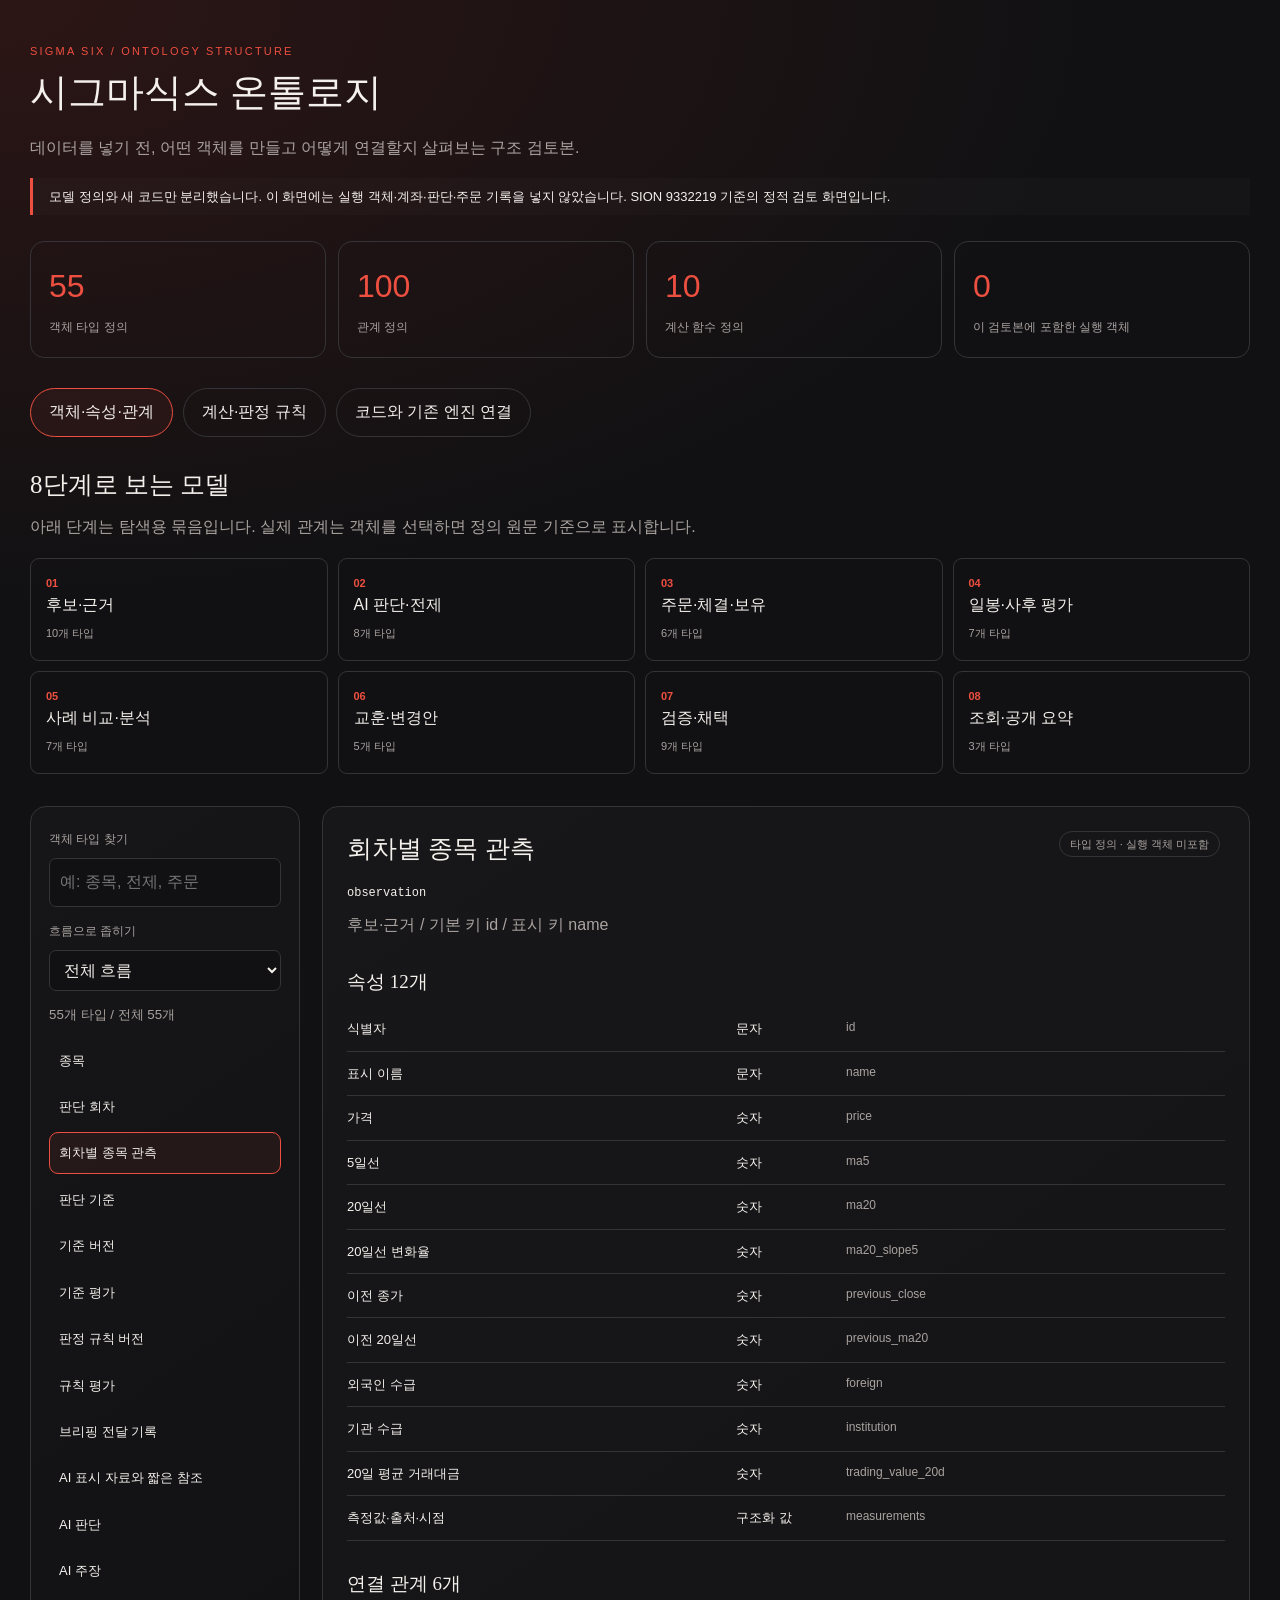
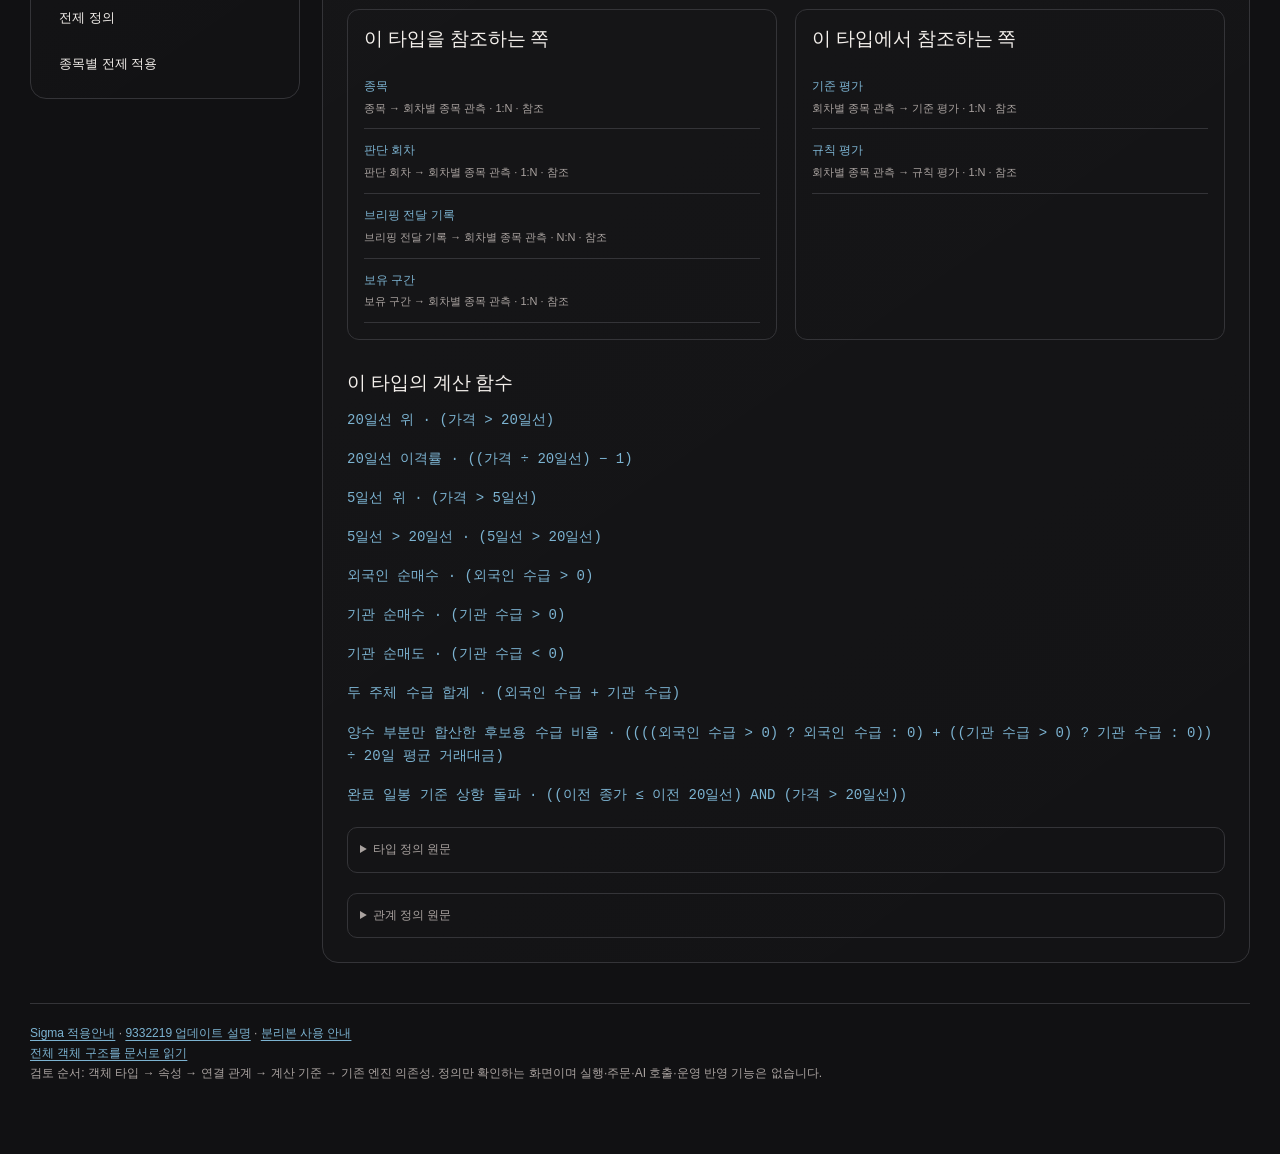
==== commit 0896a2c4: "수정계획2-입력에 짧은 참조사용" ====
--- a/구조보기.html
+++ b/구조보기.html
@@ -4,14 +4,14 @@
 :root{color-scheme:dark;--bg:#111113;--panel:#1c1c20;--line:#343438;--ink:#f4f0ec;--muted:#aaa3a0;--red:#ed4f40;--blue:#7cb3d1}*{box-sizing:border-box}body{margin:0;background:radial-gradient(1100px 600px at 0 0,#45191788,transparent),var(--bg);color:var(--ink);font-family:"Apple SD Gothic Neo","Noto Sans KR",sans-serif;line-height:1.65}main{max-width:1400px;margin:auto;padding:42px 30px 70px}h1,h2,h3{font-family:"AppleMyungjo","Noto Serif KR",serif;font-weight:500;line-height:1.4}h1{font-size:38px;margin:6px 0 16px}h2{font-size:25px;margin:0 0 12px}h3{font-size:19px;margin:0 0 12px}.eyebrow{letter-spacing:.2em;color:var(--red);font-size:11px}.muted,small{color:var(--muted)}p{margin:8px 0 16px}.note{border-left:3px solid var(--red);padding:8px 16px;background:#ffffff04;font-size:13px}.stats{display:grid;grid-template-columns:repeat(4,1fr);gap:12px;margin:26px 0}.stat{border:1px solid var(--line);border-radius:14px;padding:18px}.stat strong{display:block;font-size:32px;font-weight:500;color:var(--red)}.stat span{font-size:12px;color:var(--muted)}button,input,select{font:inherit}button,a{color:inherit}button{cursor:pointer;text-align:left;background:transparent;border:1px solid var(--line);border-radius:9px;padding:10px 12px}button:hover,button[aria-pressed=true]{border-color:var(--red);background:#ed4f4012}button:focus-visible,input:focus-visible,select:focus-visible,a:focus-visible{outline:2px solid var(--blue);outline-offset:3px}nav{display:flex;gap:10px;margin:30px 0}nav button{border-radius:50px;padding:10px 18px}a{color:var(--blue);text-decoration-thickness:1px;text-underline-offset:3px;overflow-wrap:anywhere}.panel{background:linear-gradient(145deg,#ffffff06,#ffffff02);border:1px solid var(--line);border-radius:16px;padding:24px;min-width:0}.stages{display:grid;grid-template-columns:repeat(4,minmax(0,1fr));gap:10px;list-style:none;padding:0;margin:18px 0 32px}.stages button{width:100%;height:100%;padding:15px}.stages b{font-size:11px;color:var(--red);display:block}.stages small{font-size:11px}.workspace{display:grid;grid-template-columns:270px minmax(0,1fr);gap:22px;align-items:start}.sidebar{position:sticky;top:16px;padding:18px}.sidebar label{font-size:12px;color:var(--muted)}input,select{width:100%;padding:10px;background:#111113;border:1px solid var(--line);color:var(--ink);border-radius:7px;margin:7px 0 10px;min-width:0}#types{max-height:640px;overflow:auto;display:grid;gap:5px;margin-top:12px}#types button{font-size:13px;border-color:transparent;padding:9px}#types button[aria-pressed=true]{border-color:var(--red)}.chip{display:inline-block;border:1px solid var(--line);border-radius:30px;padding:3px 10px;font-size:11px;color:var(--muted);margin:0 5px 5px 0}code{font-family:ui-monospace,monospace;font-size:12px;overflow-wrap:anywhere}pre{white-space:pre-wrap;overflow-wrap:anywhere;background:#0c0c0e;border:1px solid var(--line);border-radius:8px;padding:16px;font-size:12px;max-height:500px;overflow:auto}.type-heading{display:flex;gap:20px;justify-content:space-between;align-items:start}.type-heading small{display:block}.prop{display:grid;grid-template-columns:1fr 100px 1fr;gap:10px;padding:11px 0;border-bottom:1px solid var(--line);font-size:13px}.prop small{font-size:12px}h3.section{margin-top:30px}.relations{display:grid;grid-template-columns:1fr 1fr;gap:18px}.relations>div{border:1px solid var(--line);border-radius:12px;padding:16px}.relation{padding:10px 0;border-bottom:1px solid var(--line);font-size:12px}.relation button{display:block;width:100%;border:0;padding:2px 0;color:var(--blue);border-radius:0}.relation small{font-size:11px}.formula{font-family:ui-monospace,monospace;color:var(--blue);font-size:14px;white-space:pre-wrap;overflow-wrap:anywhere}.cards{display:grid;gap:14px}.cards article{padding:22px}.files{display:grid;gap:7px;margin:12px 0 24px;font-size:12px}.columns{display:grid;grid-template-columns:1fr 1fr;gap:20px}details{border:1px solid var(--line);border-radius:10px;padding:12px;margin-top:20px;font-size:12px}summary{cursor:pointer;color:var(--muted)}[hidden]{display:none!important}footer{border-top:1px solid var(--line);margin-top:40px;padding-top:20px;font-size:12px;color:var(--muted)}.empty{font-size:13px;color:var(--muted);padding:20px 0}
 @media(max-width:850px){.workspace{grid-template-columns:1fr}.sidebar{position:static}#types{max-height:200px;grid-template-columns:1fr 1fr}.stages{grid-template-columns:repeat(2,minmax(0,1fr))}.relations,.columns{grid-template-columns:1fr}main{padding:28px 18px}h1{font-size:29px}.stats{grid-template-columns:repeat(2,1fr)}nav{flex-wrap:wrap}.prop{grid-template-columns:1fr 80px}.prop small{grid-column:1/-1}.panel{padding:18px}}
 </style></head><body><main>
-<header><div class="eyebrow">SIGMA SIX / ONTOLOGY STRUCTURE</div><h1>시그마식스 온톨로지</h1><p class="muted">데이터를 넣기 전, 어떤 객체를 만들고 어떻게 연결할지 살펴보는 구조 검토본.</p><div class="note">모델 정의와 새 코드만 분리했습니다. 이 화면에는 실행 객체·계좌·판단·주문 기록을 넣지 않았습니다. SION c7379d6 기준의 정적 검토 화면입니다.</div></header>
+<header><div class="eyebrow">SIGMA SIX / ONTOLOGY STRUCTURE</div><h1>시그마식스 온톨로지</h1><p class="muted">데이터를 넣기 전, 어떤 객체를 만들고 어떻게 연결할지 살펴보는 구조 검토본.</p><div class="note">모델 정의와 새 코드만 분리했습니다. 이 화면에는 실행 객체·계좌·판단·주문 기록을 넣지 않았습니다. SION 9332219 기준의 정적 검토 화면입니다.</div></header>
 <div class="stats"><div class="stat"><strong id="n-types"></strong><span>객체 타입 정의</span></div><div class="stat"><strong id="n-links"></strong><span>관계 정의</span></div><div class="stat"><strong id="n-functions"></strong><span>계산 함수 정의</span></div><div class="stat"><strong>0</strong><span>이 검토본에 포함한 실행 객체</span></div></div>
 <nav aria-label="구조 탐색"><button data-tab="model" aria-pressed="true">객체·속성·관계</button><button data-tab="functions" aria-pressed="false">계산·판정 규칙</button><button data-tab="integration" aria-pressed="false">코드와 기존 엔진 연결</button></nav>
 <section id="model"><h2>8단계로 보는 모델</h2><p class="muted">아래 단계는 탐색용 묶음입니다. 실제 관계는 객체를 선택하면 정의 원문 기준으로 표시합니다.</p><ol class="stages" id="stages"></ol><div class="workspace"><aside class="panel sidebar"><label for="search">객체 타입 찾기</label><input id="search" type="search" placeholder="예: 종목, 전제, 주문"><label for="group">흐름으로 좁히기</label><select id="group"><option value="all">전체 흐름</option></select><small id="type-count" role="status"></small><div id="types" aria-label="객체 타입 목록"></div></aside><article class="panel" id="detail" aria-live="polite"></article></div></section>
 <section id="functions" hidden><h2>계산과 판정의 정의</h2><p class="note">실제 가격이나 수급을 넣지 않고 계산식만 표시합니다. 10개 함수는 JSON 정의를 읽는 어댑터와 연결되며, 모든 매매 동작이 이 식만으로 구현된 것은 아닙니다.</p><div id="function-list" class="cards"></div><h3 class="section">기존 엔진과 맞춘 판정 규칙</h3><p class="muted">아래는 bindings.json의 매핑입니다. 문장으로 된 규칙 정의와 실제 실행 코드를 구분해서 검토하세요.</p><div id="rule-list" class="cards"></div><details><summary>별도 액션 타입·공유 속성·인터페이스의 현재 상태</summary><p id="empty-definitions"></p></details></section>
 <section id="integration" hidden><h2>새 코드와 원래 엔진의 경계</h2><p class="note">이 폴더는 구조 검토용 추출본입니다. 기존 엔진을 복제하거나 독립 실행 패키지로 재작성하지 않았습니다. 기존 파일에 붙인 부분은 변경 패치로 보관했습니다.</p><div class="columns"><article class="panel"><h3>새 기능 코드</h3><p class="muted">새로 추가된 모듈·프롬프트·화면. 원본 파일 내용 그대로입니다.</p><div id="code-files" class="files"></div></article><article class="panel"><h3>기존 엔진에 연결한 부분</h3><p class="muted">원래 파일 전체 대신 기준 커밋 대비 변경 내용을 볼 수 있습니다.</p><div id="patch-files" class="files"></div></article></div><h3 class="section">남아 있는 기존 코드 의존성</h3><p class="muted">Python import를 정적으로 확인한 목록입니다. 동적 import·파일·설정 의존성 전체를 증명하는 목록은 아닙니다.</p><div class="panel" id="deps"></div><h3 class="section">분리 범위 확인</h3><p>운영 실행 데이터는 제외했습니다. 검사에서 사용하는 고정 입력 7개만 04_검사코드에 포함했습니다. 로컬 환경 기록과 과거 검사 산출물은 제외했습니다. 타입 정의의 id와 실행 기록의 judgment_id 같은 실제 키 사이에는 별도 매핑 코드가 필요합니다.</p><p><a href="분리내역.json">파일별 분리 내역</a> · <a href="README.md">읽는 방법과 구현 범위</a></p></section>
-<footer><a href="업데이트내역.md">c7379d6 업데이트 설명</a> · <a href="README.md">분리본 사용 안내</a><br><a href="객체구조_전체목록.md">전체 객체 구조를 문서로 읽기</a><br>검토 순서: 객체 타입 → 속성 → 연결 관계 → 계산 기준 → 기존 엔진 의존성. 정의만 확인하는 화면이며 실행·주문·AI 호출·운영 반영 기능은 없습니다.</footer>
-<script type="application/json" id="model-source">{"ontology": {"title": "Sigma Six 후보 근거 v1", "nodes": [{"id": "instrument", "label": "종목", "status": "reviewed", "primaryKey": "id", "titleKey": "name", "properties": [{"id": "id", "name": "id", "type": "string"}, {"id": "name", "name": "name", "type": "string"}, {"id": "code", "name": "code", "type": "string"}, {"id": "market", "name": "market", "type": "string"}], "interfaces": []}, {"id": "run", "label": "판단 회차", "status": "reviewed", "primaryKey": "id", "titleKey": "name", "properties": [{"id": "id", "name": "id", "type": "string"}, {"id": "name", "name": "name", "type": "string"}, {"id": "kind", "name": "kind", "type": "string"}, {"id": "created_at", "name": "created_at", "type": "timestamp"}, {"id": "snapshot", "name": "snapshot", "type": "object"}], "interfaces": []}, {"id": "observation", "label": "회차별 종목 관측", "status": "reviewed", "primaryKey": "id", "titleKey": "name", "properties": [{"id": "id", "name": "id", "type": "string"}, {"id": "name", "name": "name", "type": "string"}, {"id": "price", "name": "price", "type": "double"}, {"id": "ma5", "name": "ma5", "type": "double"}, {"id": "ma20", "name": "ma20", "type": "double"}, {"id": "ma20_slope5", "name": "ma20_slope5", "type": "double"}, {"id": "previous_close", "name": "previous_close", "type": "double"}, {"id": "previous_ma20", "name": "previous_ma20", "type": "double"}, {"id": "foreign", "name": "foreign", "type": "double"}, {"id": "institution", "name": "institution", "type": "double"}, {"id": "trading_value_20d", "name": "trading_value_20d", "type": "double"}, {"id": "measurements", "name": "measurements", "type": "object"}], "interfaces": []}, {"id": "criterion", "label": "판단 기준", "status": "reviewed", "primaryKey": "id", "titleKey": "name", "properties": [{"id": "id", "name": "id", "type": "string"}, {"id": "name", "name": "name", "type": "string"}, {"id": "meaning", "name": "meaning", "type": "string"}], "interfaces": []}, {"id": "criterion_version", "label": "기준 버전", "status": "reviewed", "primaryKey": "id", "titleKey": "name", "properties": [{"id": "id", "name": "id", "type": "string"}, {"id": "name", "name": "name", "type": "string"}, {"id": "version", "name": "version", "type": "string"}, {"id": "definition", "name": "definition", "type": "object"}], "interfaces": []}, {"id": "criterion_evaluation", "label": "기준 평가", "status": "reviewed", "primaryKey": "id", "titleKey": "name", "properties": [{"id": "id", "name": "id", "type": "string"}, {"id": "name", "name": "name", "type": "string"}, {"id": "status", "name": "status", "type": "string"}, {"id": "inputs", "name": "inputs", "type": "object"}, {"id": "result", "name": "result", "type": "object"}], "interfaces": []}, {"id": "rule_version", "label": "판정 규칙 버전", "status": "reviewed", "primaryKey": "id", "titleKey": "name", "properties": [{"id": "id", "name": "id", "type": "string"}, {"id": "name", "name": "name", "type": "string"}, {"id": "version", "name": "version", "type": "string"}, {"id": "definition", "name": "definition", "type": "object"}], "interfaces": []}, {"id": "rule_evaluation", "label": "규칙 평가", "status": "reviewed", "primaryKey": "id", "titleKey": "name", "properties": [{"id": "id", "name": "id", "type": "string"}, {"id": "name", "name": "name", "type": "string"}, {"id": "use", "name": "use", "type": "string"}, {"id": "status", "name": "status", "type": "string"}, {"id": "inputs", "name": "inputs", "type": "object"}], "interfaces": []}, {"id": "delivery", "label": "브리핑 전달 기록", "status": "reviewed", "primaryKey": "id", "titleKey": "name", "properties": [{"id": "id", "name": "id", "type": "string"}, {"id": "name", "name": "name", "type": "string"}, {"id": "ai_run_id", "name": "ai_run_id", "type": "string"}, {"id": "run_attempt_id", "name": "run_attempt_id", "type": "string"}, {"id": "text", "name": "text", "type": "string"}, {"id": "sha256", "name": "sha256", "type": "string"}, {"id": "evidence_catalog", "name": "evidence_catalog", "type": "object"}], "interfaces": []}, {"id": "ai_judgment", "label": "AI 판단", "status": "reviewed", "primaryKey": "id", "titleKey": "name", "properties": [{"id": "id", "name": "id", "type": "string"}, {"id": "name", "name": "name", "type": "string"}, {"id": "code", "name": "code", "type": "string"}, {"id": "confidence_for", "name": "confidence_for", "type": "string"}, {"id": "confidence_raw", "name": "confidence_raw", "type": "double"}, {"id": "recommended_action", "name": "recommended_action", "type": "string"}, {"id": "decision_validation", "name": "decision_validation", "type": "string"}, {"id": "comparison_snapshot", "name": "comparison_snapshot", "type": "object"}, {"id": "decision_regime_snapshot", "name": "decision_regime_snapshot", "type": "object"}], "interfaces": []}, {"id": "argument", "label": "AI 주장", "status": "reviewed", "primaryKey": "id", "titleKey": "name", "properties": [{"id": "id", "name": "id", "type": "string"}, {"id": "name", "name": "name", "type": "string"}, {"id": "kind", "name": "kind", "type": "string"}, {"id": "assertion", "name": "assertion", "type": "object"}, {"id": "reference_validation", "name": "reference_validation", "type": "string"}, {"id": "fact_validation", "name": "fact_validation", "type": "string"}, {"id": "hypothesis_status", "name": "hypothesis_status", "type": "string"}, {"id": "adoption", "name": "adoption", "type": "string"}], "interfaces": []}, {"id": "premise_definition", "label": "전제 정의", "status": "reviewed", "primaryKey": "id", "titleKey": "name", "properties": [{"id": "id", "name": "id", "type": "string"}, {"id": "name", "name": "name", "type": "string"}, {"id": "version", "name": "version", "type": "string"}, {"id": "definition", "name": "definition", "type": "object"}], "interfaces": []}, {"id": "premise_application", "label": "종목별 전제 적용", "status": "reviewed", "primaryKey": "id", "titleKey": "name", "properties": [{"id": "id", "name": "id", "type": "string"}, {"id": "name", "name": "name", "type": "string"}, {"id": "code", "name": "code", "type": "string"}, {"id": "judgment_date", "name": "judgment_date", "type": "date"}, {"id": "direction", "name": "direction", "type": "string"}, {"id": "days", "name": "days", "type": "double"}, {"id": "status", "name": "status", "type": "string"}], "interfaces": []}, {"id": "premise_proposal", "label": "자유 전제 제안", "status": "reviewed", "primaryKey": "id", "titleKey": "name", "properties": [{"id": "id", "name": "id", "type": "string"}, {"id": "name", "name": "name", "type": "string"}, {"id": "proposal", "name": "proposal", "type": "object"}, {"id": "status", "name": "status", "type": "string"}], "interfaces": []}, {"id": "run_attempt", "label": "AI 실행 시도", "status": "reviewed", "primaryKey": "id", "titleKey": "name", "properties": [{"id": "id", "name": "id", "type": "string"}, {"id": "name", "name": "name", "type": "string"}, {"id": "run_id", "name": "run_id", "type": "string"}, {"id": "kind", "name": "kind", "type": "string"}, {"id": "initial_targets", "name": "initial_targets", "type": "object"}, {"id": "target_set_incomplete", "name": "target_set_incomplete", "type": "boolean"}], "interfaces": []}, {"id": "submission", "label": "판단 제출 시도", "status": "reviewed", "primaryKey": "id", "titleKey": "name", "properties": [{"id": "id", "name": "id", "type": "string"}, {"id": "name", "name": "name", "type": "string"}, {"id": "status", "name": "status", "type": "string"}, {"id": "request_hash", "name": "request_hash", "type": "string"}, {"id": "errors", "name": "errors", "type": "object"}], "interfaces": []}, {"id": "execution_event", "label": "실행과 판단 연결", "status": "reviewed", "primaryKey": "id", "titleKey": "name", "properties": [{"id": "id", "name": "id", "type": "string"}, {"id": "name", "name": "name", "type": "string"}, {"id": "stage", "name": "stage", "type": "string"}, {"id": "link", "name": "link", "type": "object"}, {"id": "outcome", "name": "outcome", "type": "object"}, {"id": "boost", "name": "boost", "type": "object"}], "interfaces": []}, {"id": "order_plan", "label": "주문 계획", "status": "reviewed", "primaryKey": "id", "titleKey": "name", "properties": [{"id": "id", "name": "id", "type": "string"}, {"id": "name", "name": "name", "type": "string"}, {"id": "inputs", "name": "inputs", "type": "object"}, {"id": "plan", "name": "plan", "type": "object"}, {"id": "definition", "name": "definition", "type": "object"}], "interfaces": []}, {"id": "order_attempt", "label": "주문 전송 시도", "status": "reviewed", "primaryKey": "id", "titleKey": "name", "properties": [{"id": "id", "name": "id", "type": "string"}, {"id": "name", "name": "name", "type": "string"}, {"id": "account_scope", "name": "account_scope", "type": "string"}, {"id": "payload_hash", "name": "payload_hash", "type": "string"}, {"id": "state", "name": "state", "type": "string"}, {"id": "result", "name": "result", "type": "object"}], "interfaces": []}, {"id": "execution_observation", "label": "주문별 체결 관측", "status": "reviewed", "primaryKey": "id", "titleKey": "name", "properties": [{"id": "id", "name": "id", "type": "string"}, {"id": "name", "name": "name", "type": "string"}, {"id": "confirmation", "name": "confirmation", "type": "string"}, {"id": "source", "name": "source", "type": "string"}, {"id": "observed_at", "name": "observed_at", "type": "timestamp"}, {"id": "available_at", "name": "available_at", "type": "timestamp"}, {"id": "qty", "name": "qty", "type": "double"}, {"id": "price", "name": "price", "type": "double"}], "interfaces": []}, {"id": "position_episode", "label": "보유 구간", "status": "reviewed", "primaryKey": "id", "titleKey": "name", "properties": [{"id": "id", "name": "id", "type": "string"}, {"id": "name", "name": "name", "type": "string"}, {"id": "code", "name": "code", "type": "string"}, {"id": "origin", "name": "origin", "type": "string"}, {"id": "opened_at", "name": "opened_at", "type": "timestamp"}, {"id": "closed_at", "name": "closed_at", "type": "timestamp"}], "interfaces": []}, {"id": "rule_trigger", "label": "규칙 매도 계기", "status": "reviewed", "primaryKey": "id", "titleKey": "name", "properties": [{"id": "id", "name": "id", "type": "string"}, {"id": "name", "name": "name", "type": "string"}, {"id": "code", "name": "code", "type": "string"}, {"id": "retry_key", "name": "retry_key", "type": "string"}, {"id": "inputs", "name": "inputs", "type": "object"}, {"id": "result", "name": "result", "type": "object"}], "interfaces": []}, {"id": "scoring_job", "label": "사후 평가 회차", "status": "reviewed", "primaryKey": "id", "titleKey": "name", "properties": [{"id": "id", "name": "id", "type": "string"}, {"id": "name", "name": "name", "type": "string"}, {"id": "market_as_of", "name": "market_as_of", "type": "date"}, {"id": "knowledge_as_of", "name": "knowledge_as_of", "type": "timestamp"}, {"id": "expected_targets", "name": "expected_targets", "type": "object"}, {"id": "run_status", "name": "run_status", "type": "string"}, {"id": "recording_status", "name": "recording_status", "type": "string"}], "interfaces": []}, {"id": "calendar_snapshot", "label": "거래일 달력 버전", "status": "reviewed", "primaryKey": "id", "titleKey": "name", "properties": [{"id": "id", "name": "id", "type": "string"}, {"id": "name", "name": "name", "type": "string"}, {"id": "source", "name": "source", "type": "string"}, {"id": "version", "name": "version", "type": "string"}, {"id": "sessions", "name": "sessions", "type": "object"}, {"id": "hash", "name": "hash", "type": "string"}], "interfaces": []}, {"id": "premise_window", "label": "전제 거래일 구간", "status": "reviewed", "primaryKey": "id", "titleKey": "name", "properties": [{"id": "id", "name": "id", "type": "string"}, {"id": "name", "name": "name", "type": "string"}, {"id": "start_trading_day", "name": "start_trading_day", "type": "date"}, {"id": "end_trading_day", "name": "end_trading_day", "type": "date"}, {"id": "sessions", "name": "sessions", "type": "object"}, {"id": "status", "name": "status", "type": "string"}], "interfaces": []}, {"id": "daily_receipt", "label": "일봉 수신 자료", "status": "reviewed", "primaryKey": "id", "titleKey": "name", "properties": [{"id": "id", "name": "id", "type": "string"}, {"id": "name", "name": "name", "type": "string"}, {"id": "code", "name": "code", "type": "string"}, {"id": "available_at", "name": "available_at", "type": "timestamp"}, {"id": "source", "name": "source", "type": "string"}, {"id": "price_basis", "name": "price_basis", "type": "string"}, {"id": "rows", "name": "rows", "type": "object"}], "interfaces": []}, {"id": "daily_confirmation", "label": "일봉 정책상 완료 확인", "status": "reviewed", "primaryKey": "id", "titleKey": "name", "properties": [{"id": "id", "name": "id", "type": "string"}, {"id": "name", "name": "name", "type": "string"}, {"id": "date", "name": "date", "type": "date"}, {"id": "status", "name": "status", "type": "string"}, {"id": "provider_finality", "name": "provider_finality", "type": "string"}, {"id": "confirmation_receipt_ids", "name": "confirmation_receipt_ids", "type": "object"}], "interfaces": []}, {"id": "premise_evaluation", "label": "전제 사후 평가", "status": "reviewed", "primaryKey": "id", "titleKey": "name", "properties": [{"id": "id", "name": "id", "type": "string"}, {"id": "name", "name": "name", "type": "string"}, {"id": "verdict", "name": "verdict", "type": "string"}, {"id": "period_status", "name": "period_status", "type": "string"}, {"id": "data_status", "name": "data_status", "type": "string"}, {"id": "recording_status", "name": "recording_status", "type": "string"}, {"id": "market_as_of", "name": "market_as_of", "type": "date"}, {"id": "knowledge_as_of", "name": "knowledge_as_of", "type": "timestamp"}, {"id": "comparisons", "name": "comparisons", "type": "object"}], "interfaces": []}, {"id": "legacy_outcome_context", "label": "기존 결과 비교 자료", "status": "reviewed", "primaryKey": "id", "titleKey": "name", "properties": [{"id": "id", "name": "id", "type": "string"}, {"id": "name", "name": "name", "type": "string"}, {"id": "decision_outcomes", "name": "decision_outcomes", "type": "object"}, {"id": "legacy_trade_results", "name": "legacy_trade_results", "type": "object"}, {"id": "inputs", "name": "inputs", "type": "object"}, {"id": "audit", "name": "audit", "type": "object"}], "interfaces": []}, {"id": "regime_event", "label": "서버 등록 AI 국면", "status": "reviewed", "primaryKey": "id", "titleKey": "name", "properties": [{"id": "id", "name": "id", "type": "string"}, {"id": "name", "name": "name", "type": "string"}, {"id": "regime", "name": "regime", "type": "string"}, {"id": "source", "name": "source", "type": "string"}, {"id": "recorded_at", "name": "recorded_at", "type": "timestamp"}, {"id": "classification_status", "name": "classification_status", "type": "string"}], "interfaces": []}, {"id": "case_review", "label": "별도 사례 비교 실행", "status": "reviewed", "primaryKey": "id", "titleKey": "name", "properties": [{"id": "id", "name": "id", "type": "string"}, {"id": "name", "name": "name", "type": "string"}, {"id": "market_as_of", "name": "market_as_of", "type": "date"}, {"id": "knowledge_as_of", "name": "knowledge_as_of", "type": "timestamp"}, {"id": "analysis_status", "name": "analysis_status", "type": "string"}, {"id": "ai_status", "name": "ai_status", "type": "string"}, {"id": "definition", "name": "definition", "type": "object"}, {"id": "source_manifest", "name": "source_manifest", "type": "object"}], "interfaces": []}, {"id": "review_case", "label": "전제 적용별 비교 사례", "status": "reviewed", "primaryKey": "id", "titleKey": "name", "properties": [{"id": "id", "name": "id", "type": "string"}, {"id": "name", "name": "name", "type": "string"}, {"id": "origin_judgment_id", "name": "origin_judgment_id", "type": "string"}, {"id": "stratum", "name": "stratum", "type": "object"}, {"id": "features", "name": "features", "type": "object"}, {"id": "outcome_eligible", "name": "outcome_eligible", "type": "boolean"}, {"id": "exclusions", "name": "exclusions", "type": "object"}], "interfaces": []}, {"id": "research_model", "label": "반증 예측 모형", "status": "reviewed", "primaryKey": "id", "titleKey": "name", "properties": [{"id": "id", "name": "id", "type": "string"}, {"id": "name", "name": "name", "type": "string"}, {"id": "version", "name": "version", "type": "string"}, {"id": "status", "name": "status", "type": "string"}, {"id": "training_cutoff", "name": "training_cutoff", "type": "timestamp"}, {"id": "transform", "name": "transform", "type": "object"}, {"id": "coefficients", "name": "coefficients", "type": "object"}, {"id": "uncertainty", "name": "uncertainty", "type": "object"}], "interfaces": []}, {"id": "model_publication", "label": "주간 모형 공개", "status": "reviewed", "primaryKey": "id", "titleKey": "name", "properties": [{"id": "id", "name": "id", "type": "string"}, {"id": "name", "name": "name", "type": "string"}, {"id": "available_at", "name": "available_at", "type": "timestamp"}, {"id": "valid_from", "name": "valid_from", "type": "timestamp"}, {"id": "valid_until", "name": "valid_until", "type": "timestamp"}, {"id": "commit", "name": "commit", "type": "object"}], "interfaces": []}, {"id": "premise_prediction", "label": "전제 사전 예측", "status": "reviewed", "primaryKey": "id", "titleKey": "name", "properties": [{"id": "id", "name": "id", "type": "string"}, {"id": "name", "name": "name", "type": "string"}, {"id": "kind", "name": "kind", "type": "string"}, {"id": "origin_at", "name": "origin_at", "type": "timestamp"}, {"id": "status", "name": "status", "type": "string"}, {"id": "probability", "name": "probability", "type": "double"}, {"id": "baseline_probability", "name": "baseline_probability", "type": "double"}], "interfaces": []}, {"id": "retrospective_hypothesis", "label": "AI 사후 가설", "status": "reviewed", "primaryKey": "id", "titleKey": "name", "properties": [{"id": "id", "name": "id", "type": "string"}, {"id": "name", "name": "name", "type": "string"}, {"id": "text", "name": "text", "type": "string"}, {"id": "hypothesis_status", "name": "hypothesis_status", "type": "string"}, {"id": "validated_findings", "name": "validated_findings", "type": "object"}], "interfaces": []}, {"id": "research_usage", "label": "분석 사용 이력", "status": "reviewed", "primaryKey": "id", "titleKey": "name", "properties": [{"id": "id", "name": "id", "type": "string"}, {"id": "name", "name": "name", "type": "string"}, {"id": "purpose", "name": "purpose", "type": "string"}, {"id": "used_at", "name": "used_at", "type": "timestamp"}, {"id": "application_ids", "name": "application_ids", "type": "object"}], "interfaces": []}, {"id": "proposal_run", "label": "교훈·변경안 제안 실행", "status": "reviewed", "primaryKey": "id", "titleKey": "name", "properties": [{"id": "id", "name": "id", "type": "string"}, {"id": "name", "name": "name", "type": "string"}, {"id": "review_id", "name": "review_id", "type": "string"}, {"id": "context_hash", "name": "context_hash", "type": "string"}, {"id": "base_snapshot", "name": "base_snapshot", "type": "object"}, {"id": "submission_status", "name": "submission_status", "type": "string"}, {"id": "ai_execution_status", "name": "ai_execution_status", "type": "string"}], "interfaces": []}, {"id": "proposal_delivery", "label": "제안 자료 전달", "status": "reviewed", "primaryKey": "id", "titleKey": "name", "properties": [{"id": "id", "name": "id", "type": "string"}, {"id": "name", "name": "name", "type": "string"}, {"id": "body_hash", "name": "body_hash", "type": "string"}, {"id": "catalog", "name": "catalog", "type": "object"}, {"id": "case_ids", "name": "case_ids", "type": "object"}, {"id": "created_at", "name": "created_at", "type": "timestamp"}], "interfaces": []}, {"id": "learning_proposal", "label": "교훈·변경안 버전", "status": "reviewed", "primaryKey": "id", "titleKey": "name", "properties": [{"id": "id", "name": "id", "type": "string"}, {"id": "name", "name": "name", "type": "string"}, {"id": "kind", "name": "kind", "type": "string"}, {"id": "version", "name": "version", "type": "integer"}, {"id": "target_ref", "name": "target_ref", "type": "object"}, {"id": "condition", "name": "condition", "type": "object"}, {"id": "effect", "name": "effect", "type": "object"}, {"id": "server_cohort", "name": "server_cohort", "type": "object"}, {"id": "reason_status", "name": "reason_status", "type": "string"}, {"id": "active", "name": "active", "type": "boolean"}], "interfaces": []}, {"id": "validation_contract", "label": "후속 검증 입력 계약", "status": "reviewed", "primaryKey": "id", "titleKey": "name", "properties": [{"id": "id", "name": "id", "type": "string"}, {"id": "name", "name": "name", "type": "string"}, {"id": "validation_kind", "name": "validation_kind", "type": "string"}, {"id": "readiness", "name": "readiness", "type": "object"}, {"id": "base_status", "name": "base_status", "type": "string"}, {"id": "bundle_hash", "name": "bundle_hash", "type": "string"}, {"id": "stage7_completed", "name": "stage7_completed", "type": "boolean"}], "interfaces": []}, {"id": "lesson_version", "label": "검증·채택 교훈 버전", "status": "reviewed", "primaryKey": "id", "titleKey": "name", "properties": [{"id": "id", "name": "id", "type": "string"}, {"id": "name", "name": "name", "type": "string"}, {"id": "proposal_id", "name": "proposal_id", "type": "string"}, {"id": "validation_id", "name": "validation_id", "type": "string"}, {"id": "adoption_id", "name": "adoption_id", "type": "string"}, {"id": "effective_from", "name": "effective_from", "type": "timestamp"}, {"id": "effective_until", "name": "effective_until", "type": "timestamp"}, {"id": "applicability", "name": "applicability", "type": "object"}, {"id": "verification_status", "name": "verification_status", "type": "string"}], "interfaces": []}, {"id": "runtime_input", "label": "AI 실행 당시 입력", "status": "reviewed", "primaryKey": "id", "titleKey": "name", "properties": [{"id": "id", "name": "id", "type": "string"}, {"id": "name", "name": "name", "type": "string"}, {"id": "source_hashes", "name": "source_hashes", "type": "object"}, {"id": "tool_contracts", "name": "tool_contracts", "type": "object"}, {"id": "cmd_prompt", "name": "cmd_prompt", "type": "string"}, {"id": "provider_internal_state", "name": "provider_internal_state", "type": "string"}], "interfaces": []}, {"id": "policy_validation", "label": "변경안 사전 검증", "status": "reviewed", "primaryKey": "id", "titleKey": "name", "properties": [{"id": "id", "name": "id", "type": "string"}, {"id": "name", "name": "name", "type": "string"}, {"id": "spec", "name": "spec", "type": "object"}, {"id": "source_bundle_hash", "name": "source_bundle_hash", "type": "string"}, {"id": "independence", "name": "independence", "type": "string"}, {"id": "status", "name": "status", "type": "string"}], "interfaces": []}, {"id": "validation_opportunity", "label": "검증 판단 기회", "status": "reviewed", "primaryKey": "id", "titleKey": "name", "properties": [{"id": "id", "name": "id", "type": "string"}, {"id": "name", "name": "name", "type": "string"}, {"id": "run_attempt_id", "name": "run_attempt_id", "type": "string"}, {"id": "code", "name": "code", "type": "string"}, {"id": "confidence_for", "name": "confidence_for", "type": "string"}, {"id": "gaps", "name": "gaps", "type": "object"}], "interfaces": []}, {"id": "validation_result", "label": "변경안 검증 결과", "status": "reviewed", "primaryKey": "id", "titleKey": "name", "properties": [{"id": "id", "name": "id", "type": "string"}, {"id": "name", "name": "name", "type": "string"}, {"id": "baseline_status", "name": "baseline_status", "type": "string"}, {"id": "performance", "name": "performance", "type": "object"}, {"id": "criteria", "name": "criteria", "type": "object"}, {"id": "adoption_eligibility", "name": "adoption_eligibility", "type": "boolean"}], "interfaces": []}, {"id": "validation_holdout", "label": "사전 예약 검증 자료", "status": "reviewed", "primaryKey": "id", "titleKey": "name", "properties": [{"id": "id", "name": "id", "type": "string"}, {"id": "name", "name": "name", "type": "string"}, {"id": "period", "name": "period", "type": "object"}, {"id": "reserved_at", "name": "reserved_at", "type": "timestamp"}, {"id": "released_at", "name": "released_at", "type": "timestamp"}, {"id": "status", "name": "status", "type": "string"}], "interfaces": []}, {"id": "prompt_experiment", "label": "격리 AI 비교 실험", "status": "reviewed", "primaryKey": "id", "titleKey": "name", "properties": [{"id": "id", "name": "id", "type": "string"}, {"id": "name", "name": "name", "type": "string"}, {"id": "model", "name": "model", "type": "string"}, {"id": "trials", "name": "trials", "type": "object"}, {"id": "budget", "name": "budget", "type": "object"}, {"id": "status", "name": "status", "type": "string"}], "interfaces": []}, {"id": "simulation_execution", "label": "모의 계좌 실행", "status": "reviewed", "primaryKey": "id", "titleKey": "name", "properties": [{"id": "id", "name": "id", "type": "string"}, {"id": "name", "name": "name", "type": "string"}, {"id": "arm", "name": "arm", "type": "string"}, {"id": "inputs", "name": "inputs", "type": "object"}, {"id": "fills", "name": "fills", "type": "object"}, {"id": "unconfirmed", "name": "unconfirmed", "type": "object"}], "interfaces": []}, {"id": "policy_adoption", "label": "사람의 변경안 채택", "status": "reviewed", "primaryKey": "id", "titleKey": "name", "properties": [{"id": "id", "name": "id", "type": "string"}, {"id": "name", "name": "name", "type": "string"}, {"id": "operator", "name": "operator", "type": "string"}, {"id": "expected_revision", "name": "expected_revision", "type": "string"}, {"id": "validation_result_hash", "name": "validation_result_hash", "type": "string"}, {"id": "status", "name": "status", "type": "string"}], "interfaces": []}, {"id": "policy_package", "label": "운영 정책 버전", "status": "reviewed", "primaryKey": "id", "titleKey": "name", "properties": [{"id": "id", "name": "id", "type": "string"}, {"id": "name", "name": "name", "type": "string"}, {"id": "baseline_snapshot_hash", "name": "baseline_snapshot_hash", "type": "string"}, {"id": "candidate_policy_hash", "name": "candidate_policy_hash", "type": "string"}, {"id": "deployed_hash", "name": "deployed_hash", "type": "string"}, {"id": "effective_until", "name": "effective_until", "type": "timestamp"}], "interfaces": []}, {"id": "trace_view", "label": "고정된 근거 조회 화면", "status": "reviewed", "primaryKey": "id", "titleKey": "name", "properties": [{"id": "id", "name": "id", "type": "string"}, {"id": "name", "name": "name", "type": "string"}, {"id": "schema_version", "name": "schema_version", "type": "string"}, {"id": "market_as_of", "name": "market_as_of", "type": "date"}, {"id": "knowledge_as_of", "name": "knowledge_as_of", "type": "timestamp"}, {"id": "generated_at", "name": "generated_at", "type": "timestamp"}, {"id": "source_manifest", "name": "source_manifest", "type": "object"}, {"id": "status", "name": "status", "type": "string"}], "interfaces": []}, {"id": "trace_target", "label": "조회 판단 대상", "status": "reviewed", "primaryKey": "id", "titleKey": "name", "properties": [{"id": "id", "name": "id", "type": "string"}, {"id": "name", "name": "name", "type": "string"}, {"id": "run_attempt_id", "name": "run_attempt_id", "type": "string"}, {"id": "code", "name": "code", "type": "string"}, {"id": "confidence_for", "name": "confidence_for", "type": "string"}, {"id": "coverage_status", "name": "coverage_status", "type": "string"}, {"id": "connection_status", "name": "connection_status", "type": "string"}, {"id": "visibility", "name": "visibility", "type": "string"}], "interfaces": []}, {"id": "trace_export", "label": "공개 요약 준비 묶음", "status": "reviewed", "primaryKey": "id", "titleKey": "name", "properties": [{"id": "id", "name": "id", "type": "string"}, {"id": "name", "name": "name", "type": "string"}, {"id": "view_id", "name": "view_id", "type": "string"}, {"id": "schema_version", "name": "schema_version", "type": "string"}, {"id": "source_hash", "name": "source_hash", "type": "string"}, {"id": "files", "name": "files", "type": "object"}, {"id": "published", "name": "published", "type": "boolean"}], "interfaces": []}], "edges": [{"id": "instrument-observation", "source": "instrument", "target": "observation", "label": "참조", "inverse": "참조됨", "cardinality": "1:N"}, {"id": "run-observation", "source": "run", "target": "observation", "label": "참조", "inverse": "참조됨", "cardinality": "1:N"}, {"id": "criterion-criterion_version", "source": "criterion", "target": "criterion_version", "label": "참조", "inverse": "참조됨", "cardinality": "1:N"}, {"id": "criterion_version-criterion_evaluation", "source": "criterion_version", "target": "criterion_evaluation", "label": "참조", "inverse": "참조됨", "cardinality": "1:N"}, {"id": "observation-criterion_evaluation", "source": "observation", "target": "criterion_evaluation", "label": "참조", "inverse": "참조됨", "cardinality": "1:N"}, {"id": "rule_version-criterion_version", "source": "rule_version", "target": "criterion_version", "label": "참조", "inverse": "참조됨", "cardinality": "N:N"}, {"id": "observation-rule_evaluation", "source": "observation", "target": "rule_evaluation", "label": "참조", "inverse": "참조됨", "cardinality": "1:N"}, {"id": "rule_version-rule_evaluation", "source": "rule_version", "target": "rule_evaluation", "label": "참조", "inverse": "참조됨", "cardinality": "1:N"}, {"id": "rule_evaluation-criterion_evaluation", "source": "rule_evaluation", "target": "criterion_evaluation", "label": "참조", "inverse": "참조됨", "cardinality": "N:N"}, {"id": "delivery-observation", "source": "delivery", "target": "observation", "label": "참조", "inverse": "참조됨", "cardinality": "N:N"}, {"id": "delivery-criterion_evaluation", "source": "delivery", "target": "criterion_evaluation", "label": "참조", "inverse": "참조됨", "cardinality": "N:N"}, {"id": "delivery-run", "source": "delivery", "target": "run", "label": "참조", "inverse": "참조됨", "cardinality": "N:N"}, {"id": "run_attempt-delivery", "source": "run_attempt", "target": "delivery", "label": "참조", "inverse": "참조됨", "cardinality": "1:N"}, {"id": "run_attempt-submission", "source": "run_attempt", "target": "submission", "label": "참조", "inverse": "참조됨", "cardinality": "1:N"}, {"id": "run_attempt-execution_event", "source": "run_attempt", "target": "execution_event", "label": "참조", "inverse": "참조됨", "cardinality": "1:N"}, {"id": "submission-ai_judgment", "source": "submission", "target": "ai_judgment", "label": "참조", "inverse": "참조됨", "cardinality": "N:1"}, {"id": "ai_judgment-argument", "source": "ai_judgment", "target": "argument", "label": "참조", "inverse": "참조됨", "cardinality": "1:N"}, {"id": "argument-delivery", "source": "argument", "target": "delivery", "label": "참조", "inverse": "참조됨", "cardinality": "N:N"}, {"id": "ai_judgment-premise_application", "source": "ai_judgment", "target": "premise_application", "label": "참조", "inverse": "참조됨", "cardinality": "N:N"}, {"id": "premise_definition-premise_application", "source": "premise_definition", "target": "premise_application", "label": "참조", "inverse": "참조됨", "cardinality": "1:N"}, {"id": "ai_judgment-premise_proposal", "source": "ai_judgment", "target": "premise_proposal", "label": "참조", "inverse": "참조됨", "cardinality": "1:N"}, {"id": "execution_event-ai_judgment", "source": "execution_event", "target": "ai_judgment", "label": "참조", "inverse": "참조됨", "cardinality": "N:1"}, {"id": "ai_judgment-order_plan", "source": "ai_judgment", "target": "order_plan", "label": "참조", "inverse": "참조됨", "cardinality": "1:N"}, {"id": "order_plan-order_attempt", "source": "order_plan", "target": "order_attempt", "label": "참조", "inverse": "참조됨", "cardinality": "1:N"}, {"id": "order_attempt-execution_event", "source": "order_attempt", "target": "execution_event", "label": "참조", "inverse": "참조됨", "cardinality": "1:N"}, {"id": "order_attempt-execution_observation", "source": "order_attempt", "target": "execution_observation", "label": "참조", "inverse": "참조됨", "cardinality": "1:N"}, {"id": "instrument-position_episode", "source": "instrument", "target": "position_episode", "label": "참조", "inverse": "참조됨", "cardinality": "1:N"}, {"id": "position_episode-observation", "source": "position_episode", "target": "observation", "label": "참조", "inverse": "참조됨", "cardinality": "1:N"}, {"id": "position_episode-ai_judgment", "source": "position_episode", "target": "ai_judgment", "label": "참조", "inverse": "참조됨", "cardinality": "1:N"}, {"id": "position_episode-order_plan", "source": "position_episode", "target": "order_plan", "label": "참조", "inverse": "참조됨", "cardinality": "1:N"}, {"id": "position_episode-rule_trigger", "source": "position_episode", "target": "rule_trigger", "label": "참조", "inverse": "참조됨", "cardinality": "1:N"}, {"id": "rule_trigger-order_attempt", "source": "rule_trigger", "target": "order_attempt", "label": "참조", "inverse": "참조됨", "cardinality": "1:N"}, {"id": "scoring_job-premise_evaluation", "source": "scoring_job", "target": "premise_evaluation", "label": "참조", "inverse": "참조됨", "cardinality": "N:N"}, {"id": "scoring_job-legacy_outcome_context", "source": "scoring_job", "target": "legacy_outcome_context", "label": "참조", "inverse": "참조됨", "cardinality": "1:1"}, {"id": "premise_application-premise_window", "source": "premise_application", "target": "premise_window", "label": "참조", "inverse": "참조됨", "cardinality": "1:N"}, {"id": "calendar_snapshot-premise_window", "source": "calendar_snapshot", "target": "premise_window", "label": "참조", "inverse": "참조됨", "cardinality": "1:N"}, {"id": "premise_application-premise_evaluation", "source": "premise_application", "target": "premise_evaluation", "label": "참조", "inverse": "참조됨", "cardinality": "1:N"}, {"id": "premise_window-premise_evaluation", "source": "premise_window", "target": "premise_evaluation", "label": "참조", "inverse": "참조됨", "cardinality": "1:N"}, {"id": "daily_receipt-daily_confirmation", "source": "daily_receipt", "target": "daily_confirmation", "label": "참조", "inverse": "참조됨", "cardinality": "N:N"}, {"id": "calendar_snapshot-daily_confirmation", "source": "calendar_snapshot", "target": "daily_confirmation", "label": "참조", "inverse": "참조됨", "cardinality": "1:N"}, {"id": "daily_confirmation-premise_evaluation", "source": "daily_confirmation", "target": "premise_evaluation", "label": "참조", "inverse": "참조됨", "cardinality": "N:N"}, {"id": "premise_evaluation-order_attempt", "source": "premise_evaluation", "target": "order_attempt", "label": "참조", "inverse": "참조됨", "cardinality": "N:N"}, {"id": "ai_judgment-regime_event", "source": "ai_judgment", "target": "regime_event", "label": "참조", "inverse": "참조됨", "cardinality": "N:1"}, {"id": "case_review-review_case", "source": "case_review", "target": "review_case", "label": "참조", "inverse": "참조됨", "cardinality": "N:N"}, {"id": "review_case-premise_application", "source": "review_case", "target": "premise_application", "label": "참조", "inverse": "참조됨", "cardinality": "N:1"}, {"id": "review_case-ai_judgment", "source": "review_case", "target": "ai_judgment", "label": "참조", "inverse": "참조됨", "cardinality": "N:1"}, {"id": "review_case-delivery", "source": "review_case", "target": "delivery", "label": "참조", "inverse": "참조됨", "cardinality": "N:N"}, {"id": "review_case-premise_evaluation", "source": "review_case", "target": "premise_evaluation", "label": "참조", "inverse": "참조됨", "cardinality": "N:1"}, {"id": "review_case-order_attempt", "source": "review_case", "target": "order_attempt", "label": "참조", "inverse": "참조됨", "cardinality": "N:N"}, {"id": "case_review-research_model", "source": "case_review", "target": "research_model", "label": "참조", "inverse": "참조됨", "cardinality": "1:N"}, {"id": "research_model-review_case", "source": "research_model", "target": "review_case", "label": "참조", "inverse": "참조됨", "cardinality": "N:N"}, {"id": "research_model-model_publication", "source": "research_model", "target": "model_publication", "label": "참조", "inverse": "참조됨", "cardinality": "1:N"}, {"id": "model_publication-premise_prediction", "source": "model_publication", "target": "premise_prediction", "label": "참조", "inverse": "참조됨", "cardinality": "1:N"}, {"id": "premise_application-premise_prediction", "source": "premise_application", "target": "premise_prediction", "label": "참조", "inverse": "참조됨", "cardinality": "1:N"}, {"id": "case_review-retrospective_hypothesis", "source": "case_review", "target": "retrospective_hypothesis", "label": "참조", "inverse": "참조됨", "cardinality": "1:N"}, {"id": "retrospective_hypothesis-review_case", "source": "retrospective_hypothesis", "target": "review_case", "label": "참조", "inverse": "참조됨", "cardinality": "N:N"}, {"id": "case_review-research_usage", "source": "case_review", "target": "research_usage", "label": "참조", "inverse": "참조됨", "cardinality": "1:1"}, {"id": "research_usage-premise_application", "source": "research_usage", "target": "premise_application", "label": "참조", "inverse": "참조됨", "cardinality": "N:N"}, {"id": "case_review-proposal_run", "source": "case_review", "target": "proposal_run", "label": "참조", "inverse": "참조됨", "cardinality": "1:N"}, {"id": "proposal_run-proposal_delivery", "source": "proposal_run", "target": "proposal_delivery", "label": "참조", "inverse": "참조됨", "cardinality": "1:N"}, {"id": "proposal_run-learning_proposal", "source": "proposal_run", "target": "learning_proposal", "label": "참조", "inverse": "참조됨", "cardinality": "1:N"}, {"id": "proposal_delivery-review_case", "source": "proposal_delivery", "target": "review_case", "label": "참조", "inverse": "참조됨", "cardinality": "N:N"}, {"id": "learning_proposal-proposal_delivery", "source": "learning_proposal", "target": "proposal_delivery", "label": "참조", "inverse": "참조됨", "cardinality": "N:N"}, {"id": "learning_proposal-review_case", "source": "learning_proposal", "target": "review_case", "label": "참조", "inverse": "참조됨", "cardinality": "N:N"}, {"id": "learning_proposal-validation_contract", "source": "learning_proposal", "target": "validation_contract", "label": "참조", "inverse": "참조됨", "cardinality": "1:1"}, {"id": "proposal_run-research_usage", "source": "proposal_run", "target": "research_usage", "label": "참조", "inverse": "참조됨", "cardinality": "1:N"}, {"id": "learning_proposal-lesson_version", "source": "learning_proposal", "target": "lesson_version", "label": "참조", "inverse": "참조됨", "cardinality": "1:N"}, {"id": "lesson_version-delivery", "source": "lesson_version", "target": "delivery", "label": "참조", "inverse": "참조됨", "cardinality": "N:N"}, {"id": "argument-lesson_version", "source": "argument", "target": "lesson_version", "label": "참조", "inverse": "참조됨", "cardinality": "N:N"}, {"id": "run_attempt-runtime_input", "source": "run_attempt", "target": "runtime_input", "label": "참조", "inverse": "참조됨", "cardinality": "1:1"}, {"id": "learning_proposal-policy_validation", "source": "learning_proposal", "target": "policy_validation", "label": "참조", "inverse": "참조됨", "cardinality": "1:N"}, {"id": "policy_validation-validation_opportunity", "source": "policy_validation", "target": "validation_opportunity", "label": "참조", "inverse": "참조됨", "cardinality": "1:N"}, {"id": "validation_opportunity-run_attempt", "source": "validation_opportunity", "target": "run_attempt", "label": "참조", "inverse": "참조됨", "cardinality": "N:1"}, {"id": "validation_opportunity-delivery", "source": "validation_opportunity", "target": "delivery", "label": "참조", "inverse": "참조됨", "cardinality": "N:N"}, {"id": "validation_opportunity-execution_event", "source": "validation_opportunity", "target": "execution_event", "label": "참조", "inverse": "참조됨", "cardinality": "N:N"}, {"id": "policy_validation-validation_result", "source": "policy_validation", "target": "validation_result", "label": "참조", "inverse": "참조됨", "cardinality": "1:N"}, {"id": "policy_validation-validation_holdout", "source": "policy_validation", "target": "validation_holdout", "label": "참조", "inverse": "참조됨", "cardinality": "1:N"}, {"id": "validation_holdout-research_usage", "source": "validation_holdout", "target": "research_usage", "label": "참조", "inverse": "참조됨", "cardinality": "1:N"}, {"id": "policy_validation-prompt_experiment", "source": "policy_validation", "target": "prompt_experiment", "label": "참조", "inverse": "참조됨", "cardinality": "1:N"}, {"id": "policy_validation-simulation_execution", "source": "policy_validation", "target": "simulation_execution", "label": "참조", "inverse": "참조됨", "cardinality": "1:N"}, {"id": "validation_result-policy_adoption", "source": "validation_result", "target": "policy_adoption", "label": "참조", "inverse": "참조됨", "cardinality": "1:N"}, {"id": "policy_adoption-policy_package", "source": "policy_adoption", "target": "policy_package", "label": "참조", "inverse": "참조됨", "cardinality": "1:1"}, {"id": "policy_package-order_plan", "source": "policy_package", "target": "order_plan", "label": "참조", "inverse": "참조됨", "cardinality": "1:N"}, {"id": "policy_package-lesson_version", "source": "policy_package", "target": "lesson_version", "label": "참조", "inverse": "참조됨", "cardinality": "1:N"}, {"id": "premise-evaluation-supersedes", "source": "premise_evaluation", "target": "premise_evaluation", "label": "이전 평가를 대체", "inverse": "이후 평가가 대체", "cardinality": "N:N"}, {"id": "learning-proposal-supersedes", "source": "learning_proposal", "target": "learning_proposal", "label": "명시적으로 수정", "inverse": "후속 수정", "cardinality": "N:1"}, {"id": "trace_view-trace_target", "source": "trace_view", "target": "trace_target", "label": "보관된 참조", "inverse": "조회에 포함", "cardinality": "1:N"}, {"id": "trace_target-run_attempt", "source": "trace_target", "target": "run_attempt", "label": "보관된 참조", "inverse": "조회에 포함", "cardinality": "N:1"}, {"id": "trace_target-ai_judgment", "source": "trace_target", "target": "ai_judgment", "label": "보관된 참조", "inverse": "조회에 포함", "cardinality": "N:N"}, {"id": "trace_target-delivery", "source": "trace_target", "target": "delivery", "label": "보관된 참조", "inverse": "조회에 포함", "cardinality": "N:N"}, {"id": "trace_target-order_attempt", "source": "trace_target", "target": "order_attempt", "label": "보관된 참조", "inverse": "조회에 포함", "cardinality": "N:N"}, {"id": "trace_target-premise_application", "source": "trace_target", "target": "premise_application", "label": "보관된 참조", "inverse": "조회에 포함", "cardinality": "N:N"}, {"id": "trace_view-review_case", "source": "trace_view", "target": "review_case", "label": "보관된 참조", "inverse": "조회에 포함", "cardinality": "N:N"}, {"id": "trace_view-learning_proposal", "source": "trace_view", "target": "learning_proposal", "label": "보관된 참조", "inverse": "조회에 포함", "cardinality": "N:N"}, {"id": "trace_view-validation_result", "source": "trace_view", "target": "validation_result", "label": "보관된 참조", "inverse": "조회에 포함", "cardinality": "N:N"}, {"id": "trace_view-policy_package", "source": "trace_view", "target": "policy_package", "label": "보관된 참조", "inverse": "조회에 포함", "cardinality": "N:N"}, {"id": "trace_view-research_usage", "source": "trace_view", "target": "research_usage", "label": "보관된 참조", "inverse": "조회에 포함", "cardinality": "1:N"}, {"id": "trace_view-trace_export", "source": "trace_view", "target": "trace_export", "label": "보관된 참조", "inverse": "조회에 포함", "cardinality": "1:N"}], "functions": [{"id": "PRICE_ABOVE_MA20", "name": "20일선 위", "node": "observation", "resultType": "boolean", "expression": {"op": "gt", "left": {"op": "property", "property": "price"}, "right": {"op": "property", "property": "ma20"}}}, {"id": "MA20_GAP", "name": "20일선 이격률", "node": "observation", "resultType": "double", "expression": {"op": "sub", "left": {"op": "div", "left": {"op": "property", "property": "price"}, "right": {"op": "property", "property": "ma20"}}, "right": {"op": "literal", "value": 1}}}, {"id": "PRICE_ABOVE_MA5", "name": "5일선 위", "node": "observation", "resultType": "boolean", "expression": {"op": "gt", "left": {"op": "property", "property": "price"}, "right": {"op": "property", "property": "ma5"}}}, {"id": "MA5_ABOVE_MA20", "name": "5일선 > 20일선", "node": "observation", "resultType": "boolean", "expression": {"op": "gt", "left": {"op": "property", "property": "ma5"}, "right": {"op": "property", "property": "ma20"}}}, {"id": "FOREIGN_NET_BUY", "name": "외국인 순매수", "node": "observation", "resultType": "boolean", "expression": {"op": "gt", "left": {"op": "property", "property": "foreign"}, "right": {"op": "literal", "value": 0}}}, {"id": "INSTITUTION_NET_BUY", "name": "기관 순매수", "node": "observation", "resultType": "boolean", "expression": {"op": "gt", "left": {"op": "property", "property": "institution"}, "right": {"op": "literal", "value": 0}}}, {"id": "INSTITUTION_NET_SELL", "name": "기관 순매도", "node": "observation", "resultType": "boolean", "expression": {"op": "lt", "left": {"op": "property", "property": "institution"}, "right": {"op": "literal", "value": 0}}}, {"id": "FLOW_SUM", "name": "두 주체 수급 합계", "node": "observation", "resultType": "double", "expression": {"op": "add", "left": {"op": "property", "property": "foreign"}, "right": {"op": "property", "property": "institution"}}}, {"id": "POSITIVE_FLOW_RATIO", "name": "양수 부분만 합산한 후보용 수급 비율", "node": "observation", "resultType": "double", "expression": {"op": "div", "left": {"op": "add", "left": {"op": "if", "condition": {"op": "gt", "left": {"op": "property", "property": "foreign"}, "right": {"op": "literal", "value": 0}}, "then": {"op": "property", "property": "foreign"}, "else": {"op": "literal", "value": 0}}, "right": {"op": "if", "condition": {"op": "gt", "left": {"op": "property", "property": "institution"}, "right": {"op": "literal", "value": 0}}, "then": {"op": "property", "property": "institution"}, "else": {"op": "literal", "value": 0}}}, "right": {"op": "property", "property": "trading_value_20d"}}}, {"id": "CLOSE_CROSS_MA20", "name": "완료 일봉 기준 상향 돌파", "node": "observation", "resultType": "boolean", "expression": {"op": "and", "left": {"op": "lte", "left": {"op": "property", "property": "previous_close"}, "right": {"op": "property", "property": "previous_ma20"}}, "right": {"op": "gt", "left": {"op": "property", "property": "price"}, "right": {"op": "property", "property": "ma20"}}}}], "actionTypes": [], "vocabulary": {"valueTypes": [], "sharedProperties": [], "interfaces": []}}, "bindings": {"version": "1", "effective_from": "on_first_execution", "criteria": [{"criterion_id": "PRICE_ABOVE_MA20", "criterion_version_id": "PRICE_ABOVE_MA20@v1", "function_id": "PRICE_ABOVE_MA20", "name": "20일선 위", "meaning": "20일선 위", "missing_policy": "unknown; engine substitutions are recorded separately"}, {"criterion_id": "MA20_GAP", "criterion_version_id": "MA20_GAP@v1", "function_id": "MA20_GAP", "name": "20일선 이격률", "meaning": "20일선 이격률", "missing_policy": "unknown; engine substitutions are recorded separately"}, {"criterion_id": "PRICE_ABOVE_MA5", "criterion_version_id": "PRICE_ABOVE_MA5@v1", "function_id": "PRICE_ABOVE_MA5", "name": "5일선 위", "meaning": "5일선 위", "missing_policy": "unknown; engine substitutions are recorded separately"}, {"criterion_id": "MA5_ABOVE_MA20", "criterion_version_id": "MA5_ABOVE_MA20@v1", "function_id": "MA5_ABOVE_MA20", "name": "5일선 > 20일선", "meaning": "5일선 > 20일선", "missing_policy": "unknown; engine substitutions are recorded separately"}, {"criterion_id": "FOREIGN_NET_BUY", "criterion_version_id": "FOREIGN_NET_BUY@v1", "function_id": "FOREIGN_NET_BUY", "name": "외국인 순매수", "meaning": "외국인 순매수", "missing_policy": "unknown; engine substitutions are recorded separately"}, {"criterion_id": "INSTITUTION_NET_BUY", "criterion_version_id": "INSTITUTION_NET_BUY@v1", "function_id": "INSTITUTION_NET_BUY", "name": "기관 순매수", "meaning": "기관 순매수", "missing_policy": "unknown; engine substitutions are recorded separately"}, {"criterion_id": "INSTITUTION_NET_SELL", "criterion_version_id": "INSTITUTION_NET_SELL@v1", "function_id": "INSTITUTION_NET_SELL", "name": "기관 순매도", "meaning": "기관 순매도", "missing_policy": "unknown; engine substitutions are recorded separately"}, {"criterion_id": "FLOW_SUM", "criterion_version_id": "FLOW_SUM@v1", "function_id": "FLOW_SUM", "name": "두 주체 수급 합계", "meaning": "두 주체 수급 합계", "missing_policy": "unknown; engine substitutions are recorded separately"}, {"criterion_id": "POSITIVE_FLOW_RATIO", "criterion_version_id": "POSITIVE_FLOW_RATIO@v1", "function_id": "POSITIVE_FLOW_RATIO", "name": "양수 부분만 합산한 후보용 수급 비율", "meaning": "양수 부분만 합산한 후보용 수급 비율", "missing_policy": "unknown; engine substitutions are recorded separately"}, {"criterion_id": "CLOSE_CROSS_MA20", "criterion_version_id": "CLOSE_CROSS_MA20@v1", "function_id": "CLOSE_CROSS_MA20", "name": "완료 일봉 기준 상향 돌파", "meaning": "완료 일봉 기준 상향 돌파", "missing_policy": "unknown; engine substitutions are recorded separately"}], "rules": [{"rule_version_id": "TREND@v1", "use": "candidate_filter", "criteria": ["PRICE_ABOVE_MA20", "PRICE_ABOVE_MA5", "MA5_ABOVE_MA20"], "definition": "falling_trend.regimes: price > ma20; otherwise price > ma5 > ma20 (short circuit)"}, {"rule_version_id": "FLOW@v1", "use": "candidate_filter", "criteria": ["FOREIGN_NET_BUY", "INSTITUTION_NET_BUY"], "definition": "reject iff both effective amounts <= 0; prep guard login and foreign_net is not None; intraday require_flow"}, {"rule_version_id": "RANK@v1", "use": "ranking", "criteria": ["MA20_GAP", "POSITIVE_FLOW_RATIO"], "definition": "legacy percentile ranks, rounding and quotas; see captured engine source and params"}, {"rule_version_id": "ADMISSION@v1", "use": "admission", "criteria": [], "definition": "legacy filter order, quotas, fill_up, dips, ETF, previous-list retention"}, {"rule_version_id": "REFERENCE@v1", "use": "briefing_reference", "criteria": ["PRICE_ABOVE_MA20", "MA20_GAP", "PRICE_ABOVE_MA5", "MA5_ABOVE_MA20", "FOREIGN_NET_BUY", "INSTITUTION_NET_BUY", "INSTITUTION_NET_SELL", "FLOW_SUM", "POSITIVE_FLOW_RATIO", "CLOSE_CROSS_MA20"], "definition": "does not imply AI adoption"}]}, "groups": [{"name": "후보·근거", "ids": ["instrument", "run", "observation", "criterion", "criterion_version", "criterion_evaluation", "rule_version", "rule_evaluation", "delivery"]}, {"name": "AI 판단·전제", "ids": ["ai_judgment", "argument", "premise_definition", "premise_application", "premise_proposal", "run_attempt", "submission", "regime_event"]}, {"name": "주문·체결·보유", "ids": ["execution_event", "order_plan", "order_attempt", "execution_observation", "position_episode", "rule_trigger"]}, {"name": "일봉·사후 평가", "ids": ["scoring_job", "calendar_snapshot", "premise_window", "daily_receipt", "daily_confirmation", "premise_evaluation", "legacy_outcome_context"]}, {"name": "사례 비교·분석", "ids": ["case_review", "review_case", "research_model", "model_publication", "premise_prediction", "retrospective_hypothesis", "research_usage"]}, {"name": "교훈·변경안", "ids": ["proposal_run", "proposal_delivery", "learning_proposal", "validation_contract", "lesson_version"]}, {"name": "검증·채택", "ids": ["runtime_input", "policy_validation", "validation_opportunity", "validation_result", "validation_holdout", "prompt_experiment", "simulation_execution", "policy_adoption", "policy_package"]}, {"name": "조회·공개 요약", "ids": ["trace_view", "trace_target", "trace_export"]}], "files": [{"source": "agent/.claude/agents/case_review.md", "path": "02_신규기능코드/agent/.claude/agents/case_review.md", "sha256": "cfc7f8492212a1c05176fd9fcdd2083a8892950e8a788b1a15bad24164ae5c8f", "bytes": 1912}, {"source": "agent/.claude/agents/proposal_review.md", "path": "02_신규기능코드/agent/.claude/agents/proposal_review.md", "sha256": "a7a7a16a90eef4be5401c2d587a254476ecf4140eda097ec1caa5f14e8767202", "bytes": 2421}, {"source": "agent/config/ontology/bindings.json", "path": "01_모델정의/bindings.json", "sha256": "9ba85723ebdabd39fbbe0b5189a3fd7324bb2523172b2c66ce1a9f4518b627fc", "bytes": 4671}, {"source": "agent/config/ontology/proposal_targets.json", "path": "01_모델정의/proposal_targets.json", "sha256": "69fc2db559f16d0dbe1eed42d9410c6440b6354620e026f8b194de225e644b5e", "bytes": 11037}, {"source": "agent/config/ontology/sigma-six.ir.json", "path": "01_모델정의/sigma-six.ir.json", "sha256": "7722afc925f07fe2669ad821d44910403b36e4ac8e8a5b86ea5742593ddfd5ab", "bytes": 81106}, {"source": "agent/requirements-storage.lock", "path": "02_신규기능코드/agent/requirements-storage.lock", "sha256": "7cb424080b30cf0c14d65d86cb2f45d276466eb284cb4a1869b27cc4cef5c24c", "bytes": 1602}, {"source": "agent/review/index.html", "path": "02_신규기능코드/agent/review/index.html", "sha256": "2af286e116d7a8a15e1023013d8e67de16de0a1a11528df7001f22fab1fa0d16", "bytes": 1623}, {"source": "agent/review/trace.css", "path": "02_신규기능코드/agent/review/trace.css", "sha256": "43b5c59dfcb5de35ce581f3325a3dc7ef762ed44b95804adb01836ba6d28c5be", "bytes": 7475}, {"source": "agent/review/trace.js", "path": "02_신규기능코드/agent/review/trace.js", "sha256": "4e2d295ec448309382af014885e385c2b2399ad353a82def03cb089dfc23117f", "bytes": 36739}, {"source": "agent/src/ai_judgment.py", "path": "02_신규기능코드/agent/src/ai_judgment.py", "sha256": "67e08a9c1686bc78bac7d327d529318c18c9ffe44fe92cd88a60b288a8a3967d", "bytes": 53537}, {"source": "agent/src/audit_inputs.py", "path": "02_신규기능코드/agent/src/audit_inputs.py", "sha256": "4680f1d216595cae5f2d62789d2b6505f2ae5df8ba6c3654020d2872d7a17678", "bytes": 2824}, {"source": "agent/src/case_dataset.py", "path": "02_신규기능코드/agent/src/case_dataset.py", "sha256": "46a74994d858edd3b7ecd4572b9946702fea083a0f1aca6ac983b35881f80646", "bytes": 35669}, {"source": "agent/src/case_prediction.py", "path": "02_신규기능코드/agent/src/case_prediction.py", "sha256": "17165c3b0b419a2297cae62c03a0338e00745f84fc7e86a39de2662d7156c175", "bytes": 22536}, {"source": "agent/src/case_review.py", "path": "02_신규기능코드/agent/src/case_review.py", "sha256": "41b607eeda86960cab92ca1384018ffa1738ae9491e1aacb0fe46ff997e5ba15", "bytes": 28296}, {"source": "agent/src/case_statistics.py", "path": "02_신규기능코드/agent/src/case_statistics.py", "sha256": "ae5cc0d59f24434a38c491abdc72d746f3d5726d2f2dfe31bcbb78a20f561d71", "bytes": 21835}, {"source": "agent/src/case_store.py", "path": "02_신규기능코드/agent/src/case_store.py", "sha256": "11760b50c143ada6061c027ed9153b6e373a430c49ebbd86cef59af52bbee519", "bytes": 5587}, {"source": "agent/src/close_evaluation.py", "path": "02_신규기능코드/agent/src/close_evaluation.py", "sha256": "d212b1a6af510af63716cf2779cf86b2175c6f7316fa265cee14509e443f11ed", "bytes": 18528}, {"source": "agent/src/condition_contract.py", "path": "02_신규기능코드/agent/src/condition_contract.py", "sha256": "c81750e3abd56562748dd461e5bde44c0171397433dd9107f947680c48b48129", "bytes": 4717}, {"source": "agent/src/daily_observations.py", "path": "02_신규기능코드/agent/src/daily_observations.py", "sha256": "f70583869d5f5bfe5916f69dfd3d653f0b1520c96c7d2534186e132aedd144be", "bytes": 13818}, {"source": "agent/src/evaluation_context.py", "path": "02_신규기능코드/agent/src/evaluation_context.py", "sha256": "a899e5518f68af759d3b84014888a3a953e0b94edb68fd5f80ef6fe15786836d", "bytes": 22118}, {"source": "agent/src/execution_reader.py", "path": "02_신규기능코드/agent/src/execution_reader.py", "sha256": "c782caa8658d6ec6cfc4062c290e00cfff1bc31dcc442b5aa96452a09ed42304", "bytes": 2759}, {"source": "agent/src/execution_reconcile.py", "path": "02_신규기능코드/agent/src/execution_reconcile.py", "sha256": "9afea3d9135e158a63d2d930a87623180d8d0aa9287b116cbe8416f309c93c95", "bytes": 12635}, {"source": "agent/src/execution_trace.py", "path": "02_신규기능코드/agent/src/execution_trace.py", "sha256": "70191aaca8762a8189ed4c52da9fbe146dc532e24109739bac47911240e6e2e1", "bytes": 46201}, {"source": "agent/src/judgment_context.py", "path": "02_신규기능코드/agent/src/judgment_context.py", "sha256": "faf8579b19916d7bb94a5db9af03af1884081e4c3cd8c63b2b3d2ae96d2db5f6", "bytes": 4653}, {"source": "agent/src/judgment_coverage.py", "path": "02_신규기능코드/agent/src/judgment_coverage.py", "sha256": "46f954c6ee9a78d58dceee8a7d286b4e271f540302b2e117bf744ea7a7a8419b", "bytes": 22182}, {"source": "agent/src/learning_proposals.py", "path": "02_신규기능코드/agent/src/learning_proposals.py", "sha256": "1366ef7d3fda3114cf5fc6a71f596ee17925964575246549de49ff0b1d8842b8", "bytes": 37492}, {"source": "agent/src/lesson_registry.py", "path": "02_신규기능코드/agent/src/lesson_registry.py", "sha256": "feabf44ec3ec01be427c53d790bee6ca331813e246f6700abae7e95922346d86", "bytes": 18105}, {"source": "agent/src/log_store.py", "path": "02_신규기능코드/agent/src/log_store.py", "sha256": "7260dae74db81b1489e4cbe08b5522bd4ab9b3ad64c2e190eeb8814da3e93838", "bytes": 14405}, {"source": "agent/src/market_calendar.py", "path": "02_신규기능코드/agent/src/market_calendar.py", "sha256": "bba66d8216deb623641231fffab0b7f4566f9cbda1a7c930881f005709f667e8", "bytes": 18711}, {"source": "agent/src/ontology.py", "path": "02_신규기능코드/agent/src/ontology.py", "sha256": "a6ad1720eafb702d94a89663e14b2260d7f99d8aa30a6da4aac044b72a64b1c4", "bytes": 43810}, {"source": "agent/src/ontology_adapter.py", "path": "02_신규기능코드/agent/src/ontology_adapter.py", "sha256": "ddcb553d5735c3a4456c67ed5cb29e8ca77a390ca983303fd4bfdb68bd6e4dae", "bytes": 4383}, {"source": "agent/src/policy_adoption.py", "path": "02_신규기능코드/agent/src/policy_adoption.py", "sha256": "0822116a994bf7592614db51a5464627936a0bdbe30b234cc27d207a2ea92851", "bytes": 19274}, {"source": "agent/src/policy_registry.py", "path": "02_신규기능코드/agent/src/policy_registry.py", "sha256": "377dac1272022c349a124755f7806ad865114718ff7504e0f93c39609fa98f38", "bytes": 18392}, {"source": "agent/src/policy_validation.py", "path": "02_신규기능코드/agent/src/policy_validation.py", "sha256": "c88ebc253ef500edf2d4e78b4038c334cbd5573b8fba3c9117681153132d1543", "bytes": 24488}, {"source": "agent/src/portfolio_capture.py", "path": "02_신규기능코드/agent/src/portfolio_capture.py", "sha256": "906cf03292b96558346d34989a35f783e6ec82f45acc9e50cb62c54c60af9285", "bytes": 14515}, {"source": "agent/src/position_episodes.py", "path": "02_신규기능코드/agent/src/position_episodes.py", "sha256": "9b8bef9e90e88ab49f6e63119b61abda22273022546bc81185e7464054af6281", "bytes": 6145}, {"source": "agent/src/premise_evaluation.py", "path": "02_신규기능코드/agent/src/premise_evaluation.py", "sha256": "49627728796b079e90111062d6628dd634a59d137550f7d1e762fe9e37edbc2e", "bytes": 15207}, {"source": "agent/src/process_spool.py", "path": "02_신규기능코드/agent/src/process_spool.py", "sha256": "4359919fd767badafe896415d333ce390b76b8d25cd5415f07f43ff95303dc13", "bytes": 2769}, {"source": "agent/src/prompt_validation.py", "path": "02_신규기능코드/agent/src/prompt_validation.py", "sha256": "29b23f1fbae579cbdb8093a5e8b2b5cfdcb6c1b963a19a3ec53669e35b8f2afb", "bytes": 21568}, {"source": "agent/src/proposal_store.py", "path": "02_신규기능코드/agent/src/proposal_store.py", "sha256": "fd6ccd2ddbaff6fddd98eb82339abced351ce7fa9c5905b889021842432bda2f", "bytes": 5654}, {"source": "agent/src/record_store.py", "path": "02_신규기능코드/agent/src/record_store.py", "sha256": "108699a3a7b034c81a1722d3e7d38523b4003275fdc65d2820cbdd1493a9ad4f", "bytes": 15542}, {"source": "agent/src/replay_context.py", "path": "02_신규기능코드/agent/src/replay_context.py", "sha256": "3ae910cd7f8477358e358cb06ee7e1debeb1abf226efb1311da8b4af9d2e7c23", "bytes": 27588}, {"source": "agent/src/research_evidence.py", "path": "02_신규기능코드/agent/src/research_evidence.py", "sha256": "8c5e8bfb73ec4640313a84da431600997aa118ba2dc5041334103ec0eac644eb", "bytes": 16306}, {"source": "agent/src/research_pages.py", "path": "02_신규기능코드/agent/src/research_pages.py", "sha256": "4ad32d20b427fc02199b7e82f5d1e842c0b9df1dc5e8d6b5e6978ab04176a3e9", "bytes": 1791}, {"source": "agent/src/runtime_inputs.py", "path": "02_신규기능코드/agent/src/runtime_inputs.py", "sha256": "119b739ef0ecb0f95da5ca793372eb9511d096a3aa497ae3d92f936491ecc7b5", "bytes": 7703}, {"source": "agent/src/scoring_store.py", "path": "02_신규기능코드/agent/src/scoring_store.py", "sha256": "54cf3d5fd9a5ac3ccddb7929ea0ad8033893f76da724599e1c0e079b75db7161", "bytes": 5299}, {"source": "agent/src/simulation.py", "path": "02_신규기능코드/agent/src/simulation.py", "sha256": "e96c9a99ad53a6c0934c83d3fcb1ee72bf1b93e89b4013ddb9e6a390675130de", "bytes": 23147}, {"source": "agent/src/simulation_market.py", "path": "02_신규기능코드/agent/src/simulation_market.py", "sha256": "c49d3a2fad41af1c5b5fd9cce26ebd58260a0259410f8d5a8d451f9c7129d0de", "bytes": 4760}, {"source": "agent/src/snapshot_store.py", "path": "02_신규기능코드/agent/src/snapshot_store.py", "sha256": "33a6e0a8f1eb3736cc3b6b3050e609fcaa71dc6386b681b376e6c448883986f5", "bytes": 11812}, {"source": "agent/src/storage_errors.py", "path": "02_신규기능코드/agent/src/storage_errors.py", "sha256": "1b01ff6c1f1236489a3e542abb6ed7454549b7ff2bc5263efa81f2c07b329a24", "bytes": 1796}, {"source": "agent/src/storage_index.py", "path": "02_신규기능코드/agent/src/storage_index.py", "sha256": "281456d38834634bf86dcf0f3721add98ee34a951e01c9044b991bc4007b7110", "bytes": 4542}, {"source": "agent/src/storage_objects.py", "path": "02_신규기능코드/agent/src/storage_objects.py", "sha256": "e17cedbe1e70e0fd12e8ca6a6b93aba93b30748db9e903f4c79899e25dfbbce4", "bytes": 30619}, {"source": "agent/src/trace_export.py", "path": "02_신규기능코드/agent/src/trace_export.py", "sha256": "0fe2368faea8bba06768090355ce277cda5df912b57df2fce586530d887220c6", "bytes": 13650}, {"source": "agent/src/trace_pages.py", "path": "02_신규기능코드/agent/src/trace_pages.py", "sha256": "074af0f83333c50f739933f36f4158adabd0095b9889e60cafa80c12cfcd0eeb", "bytes": 12206}, {"source": "agent/src/trace_query.py", "path": "02_신규기능코드/agent/src/trace_query.py", "sha256": "7d93b6ef0b0df2588989a390a75c2797fa02e6fab12083477efa0e5e6a966204", "bytes": 41064}, {"source": "agent/src/trace_snapshot.py", "path": "02_신규기능코드/agent/src/trace_snapshot.py", "sha256": "09b09c3768831235a7c9afc0568e8a5e27c9879ddf0424478789856a41d00fa0", "bytes": 11618}, {"source": "agent/src/trace_view.py", "path": "02_신규기능코드/agent/src/trace_view.py", "sha256": "dedd422cc69dfd4685faf38104059712bc772526c13410fffd153966bc98dc34", "bytes": 7278}, {"source": "agent/src/validation_dataset.py", "path": "02_신규기능코드/agent/src/validation_dataset.py", "sha256": "da18f8eae3c98e803002152c270d4b01c51bf0e759d05f807e521d085456f7a3", "bytes": 31638}, {"source": "agent/src/validation_holdout.py", "path": "02_신규기능코드/agent/src/validation_holdout.py", "sha256": "c886549f3fa2e2cb48fe71ca9d57c4f7b5a39d11c98b6e1262eafe4070859466", "bytes": 11760}, {"source": "agent/src/validation_mcp.py", "path": "02_신규기능코드/agent/src/validation_mcp.py", "sha256": "85f5285a5e788f61ffb892a4ea2d8761b284f93b78ede666613f76ed1edc955b", "bytes": 1151}, {"source": "agent/src/validation_spec.py", "path": "02_신규기능코드/agent/src/validation_spec.py", "sha256": "bac851c7fc63e552acb758e73c9d09361ae84b60082eae077d05f3608a4e1901", "bytes": 11306}, {"source": "agent/src/validation_store.py", "path": "02_신규기능코드/agent/src/validation_store.py", "sha256": "f325b66375c76a661c595c4909ab7f084955f276f790c0f91baa18bbcf1e0bc8", "bytes": 5647}, {"source": "agent/tests/fixtures/ontology/baseline_conf_boost.json", "path": "04_검사코드/agent/tests/fixtures/ontology/baseline_conf_boost.json", "sha256": "0de906f9180d808910d52235b21b6d997a44ecdefd1ca89ad881807fad047f85", "bytes": 2427}, {"source": "agent/tests/fixtures/ontology/baseline_source.json", "path": "04_검사코드/agent/tests/fixtures/ontology/baseline_source.json", "sha256": "e1b2f5e77cb312dd3a06114d3393abc7cc70e6fe05620585b56f05c06d9ed953", "bytes": 16151}, {"source": "agent/tests/fixtures/ontology/cases.json", "path": "04_검사코드/agent/tests/fixtures/ontology/cases.json", "sha256": "0b3b3dd412852cb5c3532b9c5bcc3d232daf48ef1c4fe2b338267edc7b6a766e", "bytes": 14274}, {"source": "agent/tests/fixtures/ontology/execution_baseline_source.json", "path": "04_검사코드/agent/tests/fixtures/ontology/execution_baseline_source.json", "sha256": "a0a5858e840f00c21bda6c41d831830185c819fa8cff254b44b3c52327282b02", "bytes": 19463}, {"source": "agent/tests/fixtures/ontology/params.json", "path": "04_검사코드/agent/tests/fixtures/ontology/params.json", "sha256": "4d26f3e09c57deffd2a2693365120f2b5855c2c981affe309a99f3275efc897b", "bytes": 12960}, {"source": "agent/tests/fixtures/ontology/risk_limits.json", "path": "04_검사코드/agent/tests/fixtures/ontology/risk_limits.json", "sha256": "921c2443b49d8bb68813f6733237cb6e0529bd33ce3af4336e628eeb42030587", "bytes": 560}, {"source": "agent/tests/fixtures/ontology/step4/baseline.json", "path": "04_검사코드/agent/tests/fixtures/ontology/step4/baseline.json", "sha256": "ccb7d58b29055fba87bea88d5fb2dc385f10035bfe7c8dd9cf857d984ff02d90", "bytes": 17561}, {"source": "agent/tests/storage_fixture_helpers.py", "path": "04_검사코드/agent/tests/storage_fixture_helpers.py", "sha256": "5ba7f5b222b6028cf066e695a62f61a4dbbd9535c9276bc21d191b2d078e46f2", "bytes": 650}, {"source": "agent/tests/test_ai_judgment.py", "path": "04_검사코드/agent/tests/test_ai_judgment.py", "sha256": "f3e70365ee898c4b1af5b18ec7ed841ad5dee8e7de3e54aa803533613aba733e", "bytes": 17936}, {"source": "agent/tests/test_calendar_extension.py", "path": "04_검사코드/agent/tests/test_calendar_extension.py", "sha256": "f2fea98d6651b73265b685ab473e7bfcb4c923ac57302c1ba67e2147008ede25", "bytes": 8912}, {"source": "agent/tests/test_case_dataset.py", "path": "04_검사코드/agent/tests/test_case_dataset.py", "sha256": "5c1a7c7a9f9162f28bb218d96dbeef2deaea8746613cea7d5a23cc043ea9ffda", "bytes": 19722}, {"source": "agent/tests/test_case_prediction.py", "path": "04_검사코드/agent/tests/test_case_prediction.py", "sha256": "1dfc0dc32b7a8bb917007d6ce66398da426ac9df112bc223c7f9886a4d4e7d6c", "bytes": 16108}, {"source": "agent/tests/test_case_review.py", "path": "04_검사코드/agent/tests/test_case_review.py", "sha256": "d16bb48efc3940099c0f7069e0e6da950961bbe7ea1e5bdf2d86e20a46b7f29c", "bytes": 14604}, {"source": "agent/tests/test_case_review_tools.py", "path": "04_검사코드/agent/tests/test_case_review_tools.py", "sha256": "0de161ac8dbd5905dfc3b2fe6d2c9d5c3891fdf84cc52cfdd217ffd50d003eb8", "bytes": 16237}, {"source": "agent/tests/test_case_statistics.py", "path": "04_검사코드/agent/tests/test_case_statistics.py", "sha256": "56e3bba44c694a0924c5444f9ceb4b59dcd4ce56d786bc61d35a05e323582755", "bytes": 8840}, {"source": "agent/tests/test_close_evaluation.py", "path": "04_검사코드/agent/tests/test_close_evaluation.py", "sha256": "1d6f260cc0f2edf590fe7508c7d71dccc8ac7ae2639e04dc1ec000a3f9f8b76c", "bytes": 16195}, {"source": "agent/tests/test_condition_contract.py", "path": "04_검사코드/agent/tests/test_condition_contract.py", "sha256": "8b0cb0a201c33139dd31000376641ada2a8b4b9fbf6d47ef7fc75ebd5b1945fa", "bytes": 2147}, {"source": "agent/tests/test_daily_observations.py", "path": "04_검사코드/agent/tests/test_daily_observations.py", "sha256": "b2bc372fd658964c3ea937a956cd0f68e0b4c5145b5b106d29c04157a1afddb2", "bytes": 16425}, {"source": "agent/tests/test_evaluation_context.py", "path": "04_검사코드/agent/tests/test_evaluation_context.py", "sha256": "f7e466cab57cff69e6b4518402c33289feb5d06a31469264ceead7d71b22e819", "bytes": 11727}, {"source": "agent/tests/test_evidence_v2.py", "path": "04_검사코드/agent/tests/test_evidence_v2.py", "sha256": "d63fd188925b770de4a5035bb425e1d6caa7ecd44dbd29757e740a9db54d661d", "bytes": 10567}, {"source": "agent/tests/test_execution_broker.py", "path": "04_검사코드/agent/tests/test_execution_broker.py", "sha256": "a26c0a5de2d9c13c9e97aa790a8e886d1a0d2412564a28fa5d4a9440355af6cc", "bytes": 18127}, {"source": "agent/tests/test_execution_context_v2.py", "path": "04_검사코드/agent/tests/test_execution_context_v2.py", "sha256": "dc83f101770f955d5db5b42fe770e8455493f9a4619c58fa61ae3935e188982e", "bytes": 9948}, {"source": "agent/tests/test_execution_inputs.py", "path": "04_검사코드/agent/tests/test_execution_inputs.py", "sha256": "d125a5a11bec7db3f37322352dbd1b8657181ebb3fefd69dca3f0ea78566d4b7", "bytes": 12846}, {"source": "agent/tests/test_execution_integration.py", "path": "04_검사코드/agent/tests/test_execution_integration.py", "sha256": "94263a8ea57d78cbf649a2cb7e3cfeee9322bc950196530961da5bc0a46598a0", "bytes": 13620}, {"source": "agent/tests/test_execution_trace.py", "path": "04_검사코드/agent/tests/test_execution_trace.py", "sha256": "a825ad660d5b6ad4d92ef42f4180fe9f31e04fc80d8e4e49215c93d0a53cd585", "bytes": 16127}, {"source": "agent/tests/test_judgment_coverage.py", "path": "04_검사코드/agent/tests/test_judgment_coverage.py", "sha256": "0449f04d566cd4e8695cf5d4516ff6f2b4b05230635f5417d73047c5c92e077b", "bytes": 15992}, {"source": "agent/tests/test_judgment_integration.py", "path": "04_검사코드/agent/tests/test_judgment_integration.py", "sha256": "58212e651364508edc41ec27a3d6c1dad9e0b52d7e66d23ef43aa95106aa0b5c", "bytes": 13020}, {"source": "agent/tests/test_learning_proposals.py", "path": "04_검사코드/agent/tests/test_learning_proposals.py", "sha256": "7cb136225772dc29940a4316ddf5313b3ae2f2882f2d26efb5059fdb0a955384", "bytes": 27687}, {"source": "agent/tests/test_lesson_registry.py", "path": "04_검사코드/agent/tests/test_lesson_registry.py", "sha256": "4dc82a219bdaef1bad262317ebaaa10f73298ecaa03ecab9e338c330d6428527", "bytes": 17064}, {"source": "agent/tests/test_logger_execution.py", "path": "04_검사코드/agent/tests/test_logger_execution.py", "sha256": "4c8dd0c44f9ecef9857fda666da4507dcf7b3c4affda5af93fc0ba92b26235e5", "bytes": 5886}, {"source": "agent/tests/test_ontology.py", "path": "04_검사코드/agent/tests/test_ontology.py", "sha256": "33e45c935ce70b2d3f6355e24f421013a9ce7d2bc1c68579e24b66830b23b25a", "bytes": 21940}, {"source": "agent/tests/test_policy_adoption.py", "path": "04_검사코드/agent/tests/test_policy_adoption.py", "sha256": "50dcade593ff12f9892183080c1cdb96223bb063100dc96b3aff61097d97f6bf", "bytes": 16830}, {"source": "agent/tests/test_policy_runtime_integration.py", "path": "04_검사코드/agent/tests/test_policy_runtime_integration.py", "sha256": "e4e20f716b6514272e95a3e4e5c8c89fb2b5ad3d4f9f443cdefebcb8471a7d8b", "bytes": 4114}, {"source": "agent/tests/test_policy_runtime_race.py", "path": "04_검사코드/agent/tests/test_policy_runtime_race.py", "sha256": "eea5f374ca9b1ec72d09af2dc0d5f65be87f7baa5167da028381846ac725e8e9", "bytes": 6314}, {"source": "agent/tests/test_policy_validation.py", "path": "04_검사코드/agent/tests/test_policy_validation.py", "sha256": "8f447ab24e8bd57d2df274c20a2d8b171de1f45d6a9e6b99d81dab3868d8680f", "bytes": 19703}, {"source": "agent/tests/test_portfolio_capture.py", "path": "04_검사코드/agent/tests/test_portfolio_capture.py", "sha256": "988151ab5e9884c436082f67017e3029e6aab714e9adfd40a63eaf94e048a607", "bytes": 12892}, {"source": "agent/tests/test_premise_evaluation.py", "path": "04_검사코드/agent/tests/test_premise_evaluation.py", "sha256": "3aa2864150fbf85d6c38879cff663d8b9c3c206c84941d8441cd6a4761b8cf75", "bytes": 16898}, {"source": "agent/tests/test_prompt_validation.py", "path": "04_검사코드/agent/tests/test_prompt_validation.py", "sha256": "0fb63e0b294d6ae1852dfe0ae4d7e4d5d7011f7e621085271a032283a8c24331", "bytes": 10590}, {"source": "agent/tests/test_proposal_integration.py", "path": "04_검사코드/agent/tests/test_proposal_integration.py", "sha256": "72ca85068fc89e67a5ef4355efe544bf3ca91e687e618190a357aee04853b9d4", "bytes": 12952}, {"source": "agent/tests/test_rehearsal_execution.py", "path": "04_검사코드/agent/tests/test_rehearsal_execution.py", "sha256": "0ae8c9fca6f810dee876294c86dc3690a1107fb85c02e29e30dcf49fcf801233", "bytes": 2516}, {"source": "agent/tests/test_rehearsal_research.py", "path": "04_검사코드/agent/tests/test_rehearsal_research.py", "sha256": "71ec460976ea6bcda60adc7ee777970c94f9fdc3eb7a66f1d8cd5af9a1fcd1ea", "bytes": 1721}, {"source": "agent/tests/test_rehearsal_runtime.py", "path": "04_검사코드/agent/tests/test_rehearsal_runtime.py", "sha256": "00bb5c812dd420cf3325a0b5c4b85ee1321f5895deafd935b56bbeff8db99860", "bytes": 2308}, {"source": "agent/tests/test_rehearsal_storage.py", "path": "04_검사코드/agent/tests/test_rehearsal_storage.py", "sha256": "a461ed1ab3e504ee99dab8a6cf0e292079d87b3a25816e2c8beb9750afa35621", "bytes": 2727}, {"source": "agent/tests/test_research_evidence.py", "path": "04_검사코드/agent/tests/test_research_evidence.py", "sha256": "1858e8e9bd0d725aa1c1f3d2b1c6d2d26f06be1d6183b37502251ee1cd493d1d", "bytes": 10201}, {"source": "agent/tests/test_simulation.py", "path": "04_검사코드/agent/tests/test_simulation.py", "sha256": "3299f5d4703a0eb37fd16259ba2fc1b16685fafcdf9f16d36857acf28ffb5415", "bytes": 8608}, {"source": "agent/tests/test_snapshot_readers.py", "path": "04_검사코드/agent/tests/test_snapshot_readers.py", "sha256": "4e5b855039486bd03a260b3d6f93484ee6be2a56f46b88df884fca39c03728db", "bytes": 4110}, {"source": "agent/tests/test_snapshot_store.py", "path": "04_검사코드/agent/tests/test_snapshot_store.py", "sha256": "9c83a6f46e4d32bba5510dc9f51a8157ad18f5a1f28b84ad7c91a16058fbe7cf", "bytes": 8799}, {"source": "agent/tests/test_storage_v2.py", "path": "04_검사코드/agent/tests/test_storage_v2.py", "sha256": "fce703bf00327d920b7c8d113b0e103a86d287e25816f42f1ed56e463fd6b363", "bytes": 4639}, {"source": "agent/tests/test_storage_v2_extended.py", "path": "04_검사코드/agent/tests/test_storage_v2_extended.py", "sha256": "b7bc37b8c0880cb7c364a83990e38d6ddd21ceb52175b110a7ce95c7a58b0d5d", "bytes": 9977}, {"source": "agent/tests/test_storage_v2_operations.py", "path": "04_검사코드/agent/tests/test_storage_v2_operations.py", "sha256": "21cdf4b09208779c0ce1d21a807d72ccaa571960587653e9de03955ed8407df7", "bytes": 11145}, {"source": "agent/tests/test_trace_browser_contract.py", "path": "04_검사코드/agent/tests/test_trace_browser_contract.py", "sha256": "07510b8135f84eb3818e4b37d4d3bd0f5bf46c94736ea12c294630fa9337fb8a", "bytes": 18932}, {"source": "agent/tests/test_trace_export.py", "path": "04_검사코드/agent/tests/test_trace_export.py", "sha256": "b076248372b7020b47f0a298feb409365965adbefcc9dc6cdec24fefc9318af4", "bytes": 7709}, {"source": "agent/tests/test_trace_integration.py", "path": "04_검사코드/agent/tests/test_trace_integration.py", "sha256": "666721b519d121361e7e6b1f172c24a56e1fc04b1a9bd31d11fc1499c5a49267", "bytes": 6449}, {"source": "agent/tests/test_trace_query.py", "path": "04_검사코드/agent/tests/test_trace_query.py", "sha256": "575dbde65588b905050a8a2598f9dc75dd8c73629e57523299b445b4ea9931cc", "bytes": 15279}, {"source": "agent/tests/test_trace_snapshot.py", "path": "04_검사코드/agent/tests/test_trace_snapshot.py", "sha256": "fb354a79f95b3a431674b84b32344c17ba2459b3109c69b7e99644acffad1995", "bytes": 13461}, {"source": "agent/tests/test_trace_view.py", "path": "04_검사코드/agent/tests/test_trace_view.py", "sha256": "8130e75c4ea07c961d3d3bce261edb752440b3f2d84536a16f9d11b2fa7e1d83", "bytes": 10064}, {"source": "agent/tests/test_validation_data.py", "path": "04_검사코드/agent/tests/test_validation_data.py", "sha256": "c241ee1f55778309950d6f173850c7d12366ac1761bde071f876667f1ba8488c", "bytes": 10711}, {"source": "agent/tests/test_validation_holdout.py", "path": "04_검사코드/agent/tests/test_validation_holdout.py", "sha256": "9c6096cb60a65a6970b8e441fe9a6ff72066dddc1e18f24732f094bc9582953f", "bytes": 5804}, {"source": "agent/tools/build_ontology_definition.py", "path": "02_신규기능코드/agent/tools/build_ontology_definition.py", "sha256": "9f383d8d4394c3f9bf1c954b72a52acef3c76b3f5425e5c21c170705d3045048", "bytes": 18788}, {"source": "agent/tools/migrate_storage_v2.py", "path": "02_신규기능코드/agent/tools/migrate_storage_v2.py", "sha256": "219ade4d7502a5cd038e33ad31a430736436126b7d20a400ddd4807e9730b996", "bytes": 13140}, {"source": "agent/tools/rehearsal_execution.py", "path": "04_검사코드/agent/tools/rehearsal_execution.py", "sha256": "a92560a77634aaf977d49e87e39dc01781e70e16f52dd1576e05e168967ad476", "bytes": 23419}, {"source": "agent/tools/rehearsal_faults.py", "path": "04_검사코드/agent/tools/rehearsal_faults.py", "sha256": "39bd9b8a2f32f3fc2f665a22210e6d50784cc87f22509d89946979ce7db63d7b", "bytes": 10814}, {"source": "agent/tools/rehearsal_research.py", "path": "04_검사코드/agent/tools/rehearsal_research.py", "sha256": "8da3ff2923600f412cb531a087ae2ef4502edb7490bcc390d4c329f940879cbc", "bytes": 24258}, {"source": "agent/tools/rehearsal_storage.py", "path": "04_검사코드/agent/tools/rehearsal_storage.py", "sha256": "0176828c5c822960a4ae3e8790b644d85befa6939fb2ea55a28098a2875c6aeb", "bytes": 10633}, {"source": "agent/tools/resume_storage_view_rehearsal.py", "path": "04_검사코드/agent/tools/resume_storage_view_rehearsal.py", "sha256": "28c264055a31777829a356a3a1bf401bd0a9d2335b7c41a7e1404c0aff76cfa7", "bytes": 7609}, {"source": "agent/tools/run_ontology_rehearsal.py", "path": "04_검사코드/agent/tools/run_ontology_rehearsal.py", "sha256": "4ca188dfe408af7c57c6067a34984a9cf11a9aae5025a57e4e13ae4bf0393e4b", "bytes": 19195}, {"source": "agent/tools/run_storage_v2_benchmarks.py", "path": "04_검사코드/agent/tools/run_storage_v2_benchmarks.py", "sha256": "380f91a7d1ae1611e8755d37d4d319eea96d6b9f547cbea3afff987870b2e126", "bytes": 5492}, {"source": "agent/tools/verify_ontology_workbench.py", "path": "02_신규기능코드/agent/tools/verify_ontology_workbench.py", "sha256": "140a68e009e2571aa918f2648bd0c965e23b5253b517e7b4a785a6c48ced023b", "bytes": 2226}, {"source": "docs/STORAGE_V2.md", "path": "05_설계검토문서/docs/STORAGE_V2.md", "sha256": "818c202fa1d36a8486d5f952d594529589a3c5fec82cd97a9b70586289a4b4d3", "bytes": 8471}, {"source": "docs/trace-summary.js", "path": "02_신규기능코드/docs/trace-summary.js", "sha256": "7415422a8e2297ab311823852a33d99dc907d7e17c88b5ba3896303dc7feef59", "bytes": 5668}], "patches": [{"source": "agent/.claude/agents/bear.md", "path": "03_기존엔진_연결변경/agent/.claude/agents/bear.md.patch", "baseline_sha256": "2bad335c8d4b0690183176df9a7e20dbb67b77cbd95eed4413e96bfe520e2cf3", "current_sha256": "819c3981d013e6760f1e94ed89299d24503d97acca9841dbc7f3857b625c91dc", "patch_sha256": "ca082b6febb7e5b10087e8690f50446737fc53a73d24afe44498d9af6fe84a0b"}, {"source": "agent/.claude/agents/bull.md", "path": "03_기존엔진_연결변경/agent/.claude/agents/bull.md.patch", "baseline_sha256": "be320490bed29296754453c684909f536b2ef85371289a24405b210bab6ebd02", "current_sha256": "bf1299ca25352fb978a8932c59d85b12c55d6c5055828d6f6cec97d12c5e40b9", "patch_sha256": "4970b6e1cb8269882c79c9ea29fd09e96a415998a05535101aecbf8cdf954c66"}, {"source": "agent/.claude/agents/regime.md", "path": "03_기존엔진_연결변경/agent/.claude/agents/regime.md.patch", "baseline_sha256": "3f676352e04b65223d4bc7d398d057fac97819a1f2845446cf3b25bc0484750b", "current_sha256": "1190ec2ae871b6a3e5aa133a044fafa1d645c7a1962a8a10c9a32ab1c78b8d53", "patch_sha256": "4166b4f0264b7982f76d518ef9752c8df7b36eec8aa4d399355fd2e147fb4128"}, {"source": "agent/.claude/hooks/risk_check.py", "path": "03_기존엔진_연결변경/agent/.claude/hooks/risk_check.py.patch", "baseline_sha256": "8c17ccc99da9e6dce8020372b8e224072e13bda8fc175f57d072142eef512df0", "current_sha256": "580a115ad4ef5720eaab3109f44c6b5cd20329c502bc72f23605bb58c40b4bfb", "patch_sha256": "17b41b99294e01abdd2775123c93df4286880979c9b666b7aa21ca1a1d6bbe2e"}, {"source": "agent/.claude/settings.json", "path": "03_기존엔진_연결변경/agent/.claude/settings.json.patch", "baseline_sha256": "0dc93770e04059c322f3f6636ac050c15562ee032ed6d1f0618cf2c308a427fa", "current_sha256": "15ffbf75d0b234dccee6c8367168a5001a9ebaa38884e38f2bf42055fd9df3fd", "patch_sha256": "051deb22accca176cbf2551a2841857af3da45e83b60ac72fe73b9a4275f83e0"}, {"source": "agent/CLAUDE.md", "path": "03_기존엔진_연결변경/agent/CLAUDE.md.patch", "baseline_sha256": "1ccc5e827dc5ddf6bcf0b6ea44173b6ec1f3e9820c001359248c917b22243ce0", "current_sha256": "bbcc8d868684c232443db772c986de1f7fbfc9de89ee6d4f3b4d9c48a5a0dbc0", "patch_sha256": "20930ecb101a5e8b6212ce5f50c8d11cc573125f9c3eeeb9aff44f5ef6ff1397"}, {"source": "agent/README.md", "path": "03_기존엔진_연결변경/agent/README.md.patch", "baseline_sha256": "2f9100bb0e6602eb7ef3b2011e030766f67cd15357628bd5f4879284129f292c", "current_sha256": "937a3fe58c2760a9862cba0a5f3d853d7a73ebefd9f212f039b66c792608e55f", "patch_sha256": "2f6257d056f70d6d5256ee70937e75ba35e1b9093ed6460844c8e771722f2d59"}, {"source": "agent/requirements.txt", "path": "03_기존엔진_연결변경/agent/requirements.txt.patch", "baseline_sha256": "c9bbec3c149c76674a5de4f530556c3d30cfc48d9993baf1626017d34520e1e8", "current_sha256": "599f39cf4624c4f88e5ff492b9730a8022e2b3d8dcb7f71ade299a3f43be797a", "patch_sha256": "d5145a2fbb79eb9e7efd912c89c000066c3a4844eee880719ec5c95d627aee96"}, {"source": "agent/run.py", "path": "03_기존엔진_연결변경/agent/run.py.patch", "baseline_sha256": "2bb1b4a1575fb879b626ce653b8d430a7276aa1046423f521e97bbe6ee47ec16", "current_sha256": "569b6ca79a72110368a50a6c45c156ede46a4de922ebacdbe55eff5086424ab5", "patch_sha256": "3b3a5d5928030972c8417cb07b5d68303ed0f79251260aea803151bf1838bbc7"}, {"source": "agent/setup_tasks.ps1", "path": "03_기존엔진_연결변경/agent/setup_tasks.ps1.patch", "baseline_sha256": "b7bf395e101bf67eaeb16ae1b50939ed4910813a17fa69c1ed35dbc4b4228bcc", "current_sha256": "a733a5b07b73d6da66725d374621ec3093e7977c7153f0354d68ed00f40b2631", "patch_sha256": "d1c9f2c9d44899d7db73ac05d24f88077c9e5866c6cf46b038fb50ad2c7b4959"}, {"source": "agent/src/broker.py", "path": "03_기존엔진_연결변경/agent/src/broker.py.patch", "baseline_sha256": "c959b8d8bfe4a2bf019515f1c3f19cb89d23d3edb9c433fa1b2da6e139c21b9e", "current_sha256": "801f453c7c468df11cca9244513f2eb14c0d8b62b9b760d578a9b4dbe7045213", "patch_sha256": "c60d9d2a926c8b5aa20d7307e3049d72d68ec30a6e109f97272870751992c1e5"}, {"source": "agent/src/common.py", "path": "03_기존엔진_연결변경/agent/src/common.py.patch", "baseline_sha256": "efb78761c9b7585deb20face1ff58316d472eba0adb7b401fd55b2219e00048d", "current_sha256": "40ef4942bf81d77b06ff03da809ec6db590b7b86d28b307648ef97acff0cb5d2", "patch_sha256": "bc94b0a8cdd5dad2e1a36cf2f75580c8cc1f4518be6bab3a95e254f8e23375a1"}, {"source": "agent/src/data_prep.py", "path": "03_기존엔진_연결변경/agent/src/data_prep.py.patch", "baseline_sha256": "c3c2d11db112451865c562e0e7c8aeca6ed47c1c5603f35c6a4c5deec7a47ae1", "current_sha256": "a15432f23a8f6e1e78af83cdd14803a8bef2f58cf376adf328306afe942443b2", "patch_sha256": "c1256dda8b0775dd56234481c1370da02c4fdb42690501970751178011288931"}, {"source": "agent/src/intraday.py", "path": "03_기존엔진_연결변경/agent/src/intraday.py.patch", "baseline_sha256": "4b33d02793be65c81ac5e8bc9e583677df1a5fbd1cf985ab9fb539e6b7288610", "current_sha256": "f1e1cbad2702c4a51b51435fd3d03751d9c924e0a3825bc5544ac7ae3089196d", "patch_sha256": "7487ce5eb1e88b2f96c0175aa3a1cd42a339b795cb10ba3b7c2a95f08bd44bfb"}, {"source": "agent/src/logger.py", "path": "03_기존엔진_연결변경/agent/src/logger.py.patch", "baseline_sha256": "69cfe76ac9f00a0d505a787f6797082871577d0e195d340849e40e3d6cc58610", "current_sha256": "fa3b11f1b59bc6fc3b12b7566aeab0214168179130af3762889033dba1e983fb", "patch_sha256": "ef602d91218ea0f74c813e990f092d94812a52bcae3a3f02d7994d3cdd7908ae"}, {"source": "agent/src/mcp_server.py", "path": "03_기존엔진_연결변경/agent/src/mcp_server.py.patch", "baseline_sha256": "d32bc881e8fb7a337c566c53cae93352037d85d2d387e55f207ee89768534c57", "current_sha256": "c2e8e64b322933a10f793498e4401199c8ca048e00f4e2db44917f592257e2a0", "patch_sha256": "ed3eb592bd887f9fb60549661b71d5a8f886777654102a6623d20589feccccd6"}, {"source": "agent/src/monitor.py", "path": "03_기존엔진_연결변경/agent/src/monitor.py.patch", "baseline_sha256": "720df8bb6b0ceeff31c642d9c370ed3642e14fd7c6692f1a9e4c80265a379e44", "current_sha256": "f6b877356db9114eeb8f65f8ec54cfb66eb9c5952c4ec6f2f14e349dab7aa2a5", "patch_sha256": "3f0721baf0c3157ab0aa9029c174afa33ce464b9675478ce5e1881aeddf73fe2"}, {"source": "agent/src/risk.py", "path": "03_기존엔진_연결변경/agent/src/risk.py.patch", "baseline_sha256": "3799dad08383881b123b5f0228961b7c2aebfa7bb5405fb9fa6d7e42af2e6fcf", "current_sha256": "0801a284f497b16758ae00caeb966649d17c1d8b7bc92c96be23dd54d9c8e6bd", "patch_sha256": "30844e56f0949534a663be6ba71db9028e12e2c42f350078cb09dfaeff937d1b"}, {"source": "agent/src/sizing.py", "path": "03_기존엔진_연결변경/agent/src/sizing.py.patch", "baseline_sha256": "e3a8b37f959aa2842d333e45481608fb2bc323b6ac2b07d6e514431cdb985090", "current_sha256": "e55c83eab0358f136fda4d34fd99e38d3e1a1545e74b20a76ef34edbce8966c0", "patch_sha256": "4df4f67e70765f3e029bead0958a4d45a19c8d4ef6a2767e4496b2cc9ea1be01"}, {"source": "agent/src/tuning.py", "path": "03_기존엔진_연결변경/agent/src/tuning.py.patch", "baseline_sha256": "da6ea23d0b361687c7a2ce7935288e9f2c76765d9afca0cd62153c7ee39b804e", "current_sha256": "3797a306635906888bdf55452ed324c284fab7a7e68e05cdf91589bc3693082d", "patch_sha256": "79758c2e97e2bca1de7625890439ea24332f58091a380549342d8aba5a3065bb"}, {"source": "docs/DEPLOY.md", "path": "03_기존엔진_연결변경/docs/DEPLOY.md.patch", "baseline_sha256": "e73c1a7b2bed1b25a45020b2b6bd96fc2c9cfa46cc34b9f504c05f7173f69fd3", "current_sha256": "a2de588cce57e73703b326df6221657a716c8fb96bbaef0008e7575ee237d4ba", "patch_sha256": "19fb2e119e6f50c1820e4892ba620c564e105f67fffcb0aedb9d26864af97ab3"}, {"source": "docs/index.html", "path": "03_기존엔진_연결변경/docs/index.html.patch", "baseline_sha256": "8bc6453fd7270fd08347e10112bf8d62440597ffcc653e3984b1d1e884b981ac", "current_sha256": "13abe155c5ae18cd7e61d2f72e9eab5390f3f7638704cfe40402f008aabe6221", "patch_sha256": "ccb46fddc70bbbd8e1388475f0b74d5ae689c38cf53178f90edb2206fc8f5e23"}, {"source": "live/snapshot.py", "path": "03_기존엔진_연결변경/live/snapshot.py.patch", "baseline_sha256": "d272e9699f4b661c6c835960f8ece71dcac2ceab01d38a997ea80cb03fb43220", "current_sha256": "bf24e3b32002a102b2d8d769aa64d000c10ecbbe2b4321a50fd5658bb62fc8c1", "patch_sha256": "56777196e678b87dce3f14f9ff34eb075439ee8f9f974a8d04452cd026429c98"}], "dependencies": [{"module": "ai_judgment.py", "existing_engine_imports": ["common"]}, {"module": "audit_inputs.py", "existing_engine_imports": ["common"]}, {"module": "case_dataset.py", "existing_engine_imports": ["common"]}, {"module": "case_prediction.py", "existing_engine_imports": ["common"]}, {"module": "case_review.py", "existing_engine_imports": ["common"]}, {"module": "case_statistics.py", "existing_engine_imports": ["common"]}, {"module": "case_store.py", "existing_engine_imports": ["common"]}, {"module": "close_evaluation.py", "existing_engine_imports": ["common"]}, {"module": "daily_observations.py", "existing_engine_imports": ["common"]}, {"module": "evaluation_context.py", "existing_engine_imports": ["common", "tuning"]}, {"module": "execution_reconcile.py", "existing_engine_imports": ["broker", "common"]}, {"module": "execution_trace.py", "existing_engine_imports": ["common"]}, {"module": "judgment_context.py", "existing_engine_imports": ["common"]}, {"module": "judgment_coverage.py", "existing_engine_imports": ["common"]}, {"module": "learning_proposals.py", "existing_engine_imports": ["common", "tuning"]}, {"module": "lesson_registry.py", "existing_engine_imports": ["common"]}, {"module": "log_store.py", "existing_engine_imports": ["common"]}, {"module": "market_calendar.py", "existing_engine_imports": ["common"]}, {"module": "ontology.py", "existing_engine_imports": ["common"]}, {"module": "policy_adoption.py", "existing_engine_imports": ["common", "tuning"]}, {"module": "policy_registry.py", "existing_engine_imports": ["common", "tuning"]}, {"module": "policy_validation.py", "existing_engine_imports": ["common"]}, {"module": "portfolio_capture.py", "existing_engine_imports": ["common"]}, {"module": "position_episodes.py", "existing_engine_imports": ["common"]}, {"module": "premise_evaluation.py", "existing_engine_imports": ["common"]}, {"module": "process_spool.py", "existing_engine_imports": ["common"]}, {"module": "prompt_validation.py", "existing_engine_imports": ["common"]}, {"module": "proposal_store.py", "existing_engine_imports": ["common"]}, {"module": "record_store.py", "existing_engine_imports": ["common"]}, {"module": "replay_context.py", "existing_engine_imports": ["common", "risk"]}, {"module": "research_evidence.py", "existing_engine_imports": ["common"]}, {"module": "runtime_inputs.py", "existing_engine_imports": ["common", "logger"]}, {"module": "scoring_store.py", "existing_engine_imports": ["common"]}, {"module": "simulation.py", "existing_engine_imports": ["common"]}, {"module": "snapshot_store.py", "existing_engine_imports": ["common"]}, {"module": "trace_export.py", "existing_engine_imports": ["common"]}, {"module": "trace_query.py", "existing_engine_imports": ["common"]}, {"module": "trace_snapshot.py", "existing_engine_imports": ["common"]}, {"module": "validation_dataset.py", "existing_engine_imports": ["common"]}, {"module": "validation_holdout.py", "existing_engine_imports": ["common"]}, {"module": "validation_mcp.py", "existing_engine_imports": ["common"]}, {"module": "validation_spec.py", "existing_engine_imports": ["common"]}, {"module": "validation_store.py", "existing_engine_imports": ["common"]}]}</script>
+<footer><a href="적용안내.md">Sigma 적용안내</a> · <a href="업데이트내역.md">9332219 업데이트 설명</a> · <a href="README.md">분리본 사용 안내</a><br><a href="객체구조_전체목록.md">전체 객체 구조를 문서로 읽기</a><br>검토 순서: 객체 타입 → 속성 → 연결 관계 → 계산 기준 → 기존 엔진 의존성. 정의만 확인하는 화면이며 실행·주문·AI 호출·운영 반영 기능은 없습니다.</footer>
+<script type="application/json" id="model-source">{"ontology": {"title": "Sigma Six 후보 근거 v1", "nodes": [{"id": "instrument", "label": "종목", "status": "reviewed", "primaryKey": "id", "titleKey": "name", "properties": [{"id": "id", "name": "id", "type": "string"}, {"id": "name", "name": "name", "type": "string"}, {"id": "code", "name": "code", "type": "string"}, {"id": "market", "name": "market", "type": "string"}], "interfaces": []}, {"id": "run", "label": "판단 회차", "status": "reviewed", "primaryKey": "id", "titleKey": "name", "properties": [{"id": "id", "name": "id", "type": "string"}, {"id": "name", "name": "name", "type": "string"}, {"id": "kind", "name": "kind", "type": "string"}, {"id": "created_at", "name": "created_at", "type": "timestamp"}, {"id": "snapshot", "name": "snapshot", "type": "object"}], "interfaces": []}, {"id": "observation", "label": "회차별 종목 관측", "status": "reviewed", "primaryKey": "id", "titleKey": "name", "properties": [{"id": "id", "name": "id", "type": "string"}, {"id": "name", "name": "name", "type": "string"}, {"id": "price", "name": "price", "type": "double"}, {"id": "ma5", "name": "ma5", "type": "double"}, {"id": "ma20", "name": "ma20", "type": "double"}, {"id": "ma20_slope5", "name": "ma20_slope5", "type": "double"}, {"id": "previous_close", "name": "previous_close", "type": "double"}, {"id": "previous_ma20", "name": "previous_ma20", "type": "double"}, {"id": "foreign", "name": "foreign", "type": "double"}, {"id": "institution", "name": "institution", "type": "double"}, {"id": "trading_value_20d", "name": "trading_value_20d", "type": "double"}, {"id": "measurements", "name": "measurements", "type": "object"}], "interfaces": []}, {"id": "criterion", "label": "판단 기준", "status": "reviewed", "primaryKey": "id", "titleKey": "name", "properties": [{"id": "id", "name": "id", "type": "string"}, {"id": "name", "name": "name", "type": "string"}, {"id": "meaning", "name": "meaning", "type": "string"}], "interfaces": []}, {"id": "criterion_version", "label": "기준 버전", "status": "reviewed", "primaryKey": "id", "titleKey": "name", "properties": [{"id": "id", "name": "id", "type": "string"}, {"id": "name", "name": "name", "type": "string"}, {"id": "version", "name": "version", "type": "string"}, {"id": "definition", "name": "definition", "type": "object"}], "interfaces": []}, {"id": "criterion_evaluation", "label": "기준 평가", "status": "reviewed", "primaryKey": "id", "titleKey": "name", "properties": [{"id": "id", "name": "id", "type": "string"}, {"id": "name", "name": "name", "type": "string"}, {"id": "status", "name": "status", "type": "string"}, {"id": "inputs", "name": "inputs", "type": "object"}, {"id": "result", "name": "result", "type": "object"}], "interfaces": []}, {"id": "rule_version", "label": "판정 규칙 버전", "status": "reviewed", "primaryKey": "id", "titleKey": "name", "properties": [{"id": "id", "name": "id", "type": "string"}, {"id": "name", "name": "name", "type": "string"}, {"id": "version", "name": "version", "type": "string"}, {"id": "definition", "name": "definition", "type": "object"}], "interfaces": []}, {"id": "rule_evaluation", "label": "규칙 평가", "status": "reviewed", "primaryKey": "id", "titleKey": "name", "properties": [{"id": "id", "name": "id", "type": "string"}, {"id": "name", "name": "name", "type": "string"}, {"id": "use", "name": "use", "type": "string"}, {"id": "status", "name": "status", "type": "string"}, {"id": "inputs", "name": "inputs", "type": "object"}], "interfaces": []}, {"id": "delivery", "label": "브리핑 전달 기록", "status": "reviewed", "primaryKey": "id", "titleKey": "name", "properties": [{"id": "id", "name": "id", "type": "string"}, {"id": "name", "name": "name", "type": "string"}, {"id": "ai_run_id", "name": "ai_run_id", "type": "string"}, {"id": "run_attempt_id", "name": "run_attempt_id", "type": "string"}, {"id": "text", "name": "text", "type": "string"}, {"id": "sha256", "name": "sha256", "type": "string"}, {"id": "evidence_catalog", "name": "evidence_catalog", "type": "object"}, {"id": "wire_format", "name": "wire_format", "type": "string"}, {"id": "bundle_alias", "name": "bundle_alias", "type": "string"}, {"id": "wire_scope", "name": "wire_scope", "type": "object"}], "interfaces": []}, {"id": "evidence_wire", "label": "AI 표시 자료와 짧은 참조", "status": "reviewed", "primaryKey": "id", "titleKey": "name", "properties": [{"id": "id", "name": "id", "type": "string"}, {"id": "name", "name": "name", "type": "string"}, {"id": "wire_format", "name": "wire_format", "type": "string"}, {"id": "renderer_version", "name": "renderer_version", "type": "string"}, {"id": "field_dictionary_version", "name": "field_dictionary_version", "type": "string"}, {"id": "scope", "name": "scope", "type": "object"}, {"id": "bundle_alias", "name": "bundle_alias", "type": "string"}, {"id": "canonical_receipt_ref", "name": "canonical_receipt_ref", "type": "object"}, {"id": "visible_payload_ref", "name": "visible_payload_ref", "type": "object"}, {"id": "visible_payload_hash", "name": "visible_payload_hash", "type": "string"}, {"id": "alias_map_hash", "name": "alias_map_hash", "type": "string"}, {"id": "entries", "name": "entries", "type": "object"}, {"id": "status", "name": "status", "type": "string"}], "interfaces": []}, {"id": "ai_judgment", "label": "AI 판단", "status": "reviewed", "primaryKey": "id", "titleKey": "name", "properties": [{"id": "id", "name": "id", "type": "string"}, {"id": "name", "name": "name", "type": "string"}, {"id": "code", "name": "code", "type": "string"}, {"id": "confidence_for", "name": "confidence_for", "type": "string"}, {"id": "confidence_raw", "name": "confidence_raw", "type": "double"}, {"id": "recommended_action", "name": "recommended_action", "type": "string"}, {"id": "decision_validation", "name": "decision_validation", "type": "string"}, {"id": "comparison_snapshot", "name": "comparison_snapshot", "type": "object"}, {"id": "decision_regime_snapshot", "name": "decision_regime_snapshot", "type": "object"}], "interfaces": []}, {"id": "argument", "label": "AI 주장", "status": "reviewed", "primaryKey": "id", "titleKey": "name", "properties": [{"id": "id", "name": "id", "type": "string"}, {"id": "name", "name": "name", "type": "string"}, {"id": "kind", "name": "kind", "type": "string"}, {"id": "assertion", "name": "assertion", "type": "object"}, {"id": "reference_validation", "name": "reference_validation", "type": "string"}, {"id": "fact_validation", "name": "fact_validation", "type": "string"}, {"id": "hypothesis_status", "name": "hypothesis_status", "type": "string"}, {"id": "adoption", "name": "adoption", "type": "string"}], "interfaces": []}, {"id": "premise_definition", "label": "전제 정의", "status": "reviewed", "primaryKey": "id", "titleKey": "name", "properties": [{"id": "id", "name": "id", "type": "string"}, {"id": "name", "name": "name", "type": "string"}, {"id": "version", "name": "version", "type": "string"}, {"id": "definition", "name": "definition", "type": "object"}], "interfaces": []}, {"id": "premise_application", "label": "종목별 전제 적용", "status": "reviewed", "primaryKey": "id", "titleKey": "name", "properties": [{"id": "id", "name": "id", "type": "string"}, {"id": "name", "name": "name", "type": "string"}, {"id": "code", "name": "code", "type": "string"}, {"id": "judgment_date", "name": "judgment_date", "type": "date"}, {"id": "direction", "name": "direction", "type": "string"}, {"id": "days", "name": "days", "type": "double"}, {"id": "status", "name": "status", "type": "string"}], "interfaces": []}, {"id": "premise_proposal", "label": "자유 전제 제안", "status": "reviewed", "primaryKey": "id", "titleKey": "name", "properties": [{"id": "id", "name": "id", "type": "string"}, {"id": "name", "name": "name", "type": "string"}, {"id": "proposal", "name": "proposal", "type": "object"}, {"id": "status", "name": "status", "type": "string"}], "interfaces": []}, {"id": "run_attempt", "label": "AI 실행 시도", "status": "reviewed", "primaryKey": "id", "titleKey": "name", "properties": [{"id": "id", "name": "id", "type": "string"}, {"id": "name", "name": "name", "type": "string"}, {"id": "run_id", "name": "run_id", "type": "string"}, {"id": "kind", "name": "kind", "type": "string"}, {"id": "initial_targets", "name": "initial_targets", "type": "object"}, {"id": "target_set_incomplete", "name": "target_set_incomplete", "type": "boolean"}], "interfaces": []}, {"id": "submission", "label": "판단 제출 시도", "status": "reviewed", "primaryKey": "id", "titleKey": "name", "properties": [{"id": "id", "name": "id", "type": "string"}, {"id": "name", "name": "name", "type": "string"}, {"id": "status", "name": "status", "type": "string"}, {"id": "request_hash", "name": "request_hash", "type": "string"}, {"id": "errors", "name": "errors", "type": "object"}], "interfaces": []}, {"id": "execution_event", "label": "실행과 판단 연결", "status": "reviewed", "primaryKey": "id", "titleKey": "name", "properties": [{"id": "id", "name": "id", "type": "string"}, {"id": "name", "name": "name", "type": "string"}, {"id": "stage", "name": "stage", "type": "string"}, {"id": "link", "name": "link", "type": "object"}, {"id": "outcome", "name": "outcome", "type": "object"}, {"id": "boost", "name": "boost", "type": "object"}], "interfaces": []}, {"id": "order_plan", "label": "주문 계획", "status": "reviewed", "primaryKey": "id", "titleKey": "name", "properties": [{"id": "id", "name": "id", "type": "string"}, {"id": "name", "name": "name", "type": "string"}, {"id": "inputs", "name": "inputs", "type": "object"}, {"id": "plan", "name": "plan", "type": "object"}, {"id": "definition", "name": "definition", "type": "object"}], "interfaces": []}, {"id": "order_attempt", "label": "주문 전송 시도", "status": "reviewed", "primaryKey": "id", "titleKey": "name", "properties": [{"id": "id", "name": "id", "type": "string"}, {"id": "name", "name": "name", "type": "string"}, {"id": "account_scope", "name": "account_scope", "type": "string"}, {"id": "payload_hash", "name": "payload_hash", "type": "string"}, {"id": "state", "name": "state", "type": "string"}, {"id": "result", "name": "result", "type": "object"}], "interfaces": []}, {"id": "execution_observation", "label": "주문별 체결 관측", "status": "reviewed", "primaryKey": "id", "titleKey": "name", "properties": [{"id": "id", "name": "id", "type": "string"}, {"id": "name", "name": "name", "type": "string"}, {"id": "confirmation", "name": "confirmation", "type": "string"}, {"id": "source", "name": "source", "type": "string"}, {"id": "observed_at", "name": "observed_at", "type": "timestamp"}, {"id": "available_at", "name": "available_at", "type": "timestamp"}, {"id": "qty", "name": "qty", "type": "double"}, {"id": "price", "name": "price", "type": "double"}], "interfaces": []}, {"id": "position_episode", "label": "보유 구간", "status": "reviewed", "primaryKey": "id", "titleKey": "name", "properties": [{"id": "id", "name": "id", "type": "string"}, {"id": "name", "name": "name", "type": "string"}, {"id": "code", "name": "code", "type": "string"}, {"id": "origin", "name": "origin", "type": "string"}, {"id": "opened_at", "name": "opened_at", "type": "timestamp"}, {"id": "closed_at", "name": "closed_at", "type": "timestamp"}], "interfaces": []}, {"id": "rule_trigger", "label": "규칙 매도 계기", "status": "reviewed", "primaryKey": "id", "titleKey": "name", "properties": [{"id": "id", "name": "id", "type": "string"}, {"id": "name", "name": "name", "type": "string"}, {"id": "code", "name": "code", "type": "string"}, {"id": "retry_key", "name": "retry_key", "type": "string"}, {"id": "inputs", "name": "inputs", "type": "object"}, {"id": "result", "name": "result", "type": "object"}], "interfaces": []}, {"id": "scoring_job", "label": "사후 평가 회차", "status": "reviewed", "primaryKey": "id", "titleKey": "name", "properties": [{"id": "id", "name": "id", "type": "string"}, {"id": "name", "name": "name", "type": "string"}, {"id": "market_as_of", "name": "market_as_of", "type": "date"}, {"id": "knowledge_as_of", "name": "knowledge_as_of", "type": "timestamp"}, {"id": "expected_targets", "name": "expected_targets", "type": "object"}, {"id": "run_status", "name": "run_status", "type": "string"}, {"id": "recording_status", "name": "recording_status", "type": "string"}], "interfaces": []}, {"id": "calendar_snapshot", "label": "거래일 달력 버전", "status": "reviewed", "primaryKey": "id", "titleKey": "name", "properties": [{"id": "id", "name": "id", "type": "string"}, {"id": "name", "name": "name", "type": "string"}, {"id": "source", "name": "source", "type": "string"}, {"id": "version", "name": "version", "type": "string"}, {"id": "sessions", "name": "sessions", "type": "object"}, {"id": "hash", "name": "hash", "type": "string"}], "interfaces": []}, {"id": "premise_window", "label": "전제 거래일 구간", "status": "reviewed", "primaryKey": "id", "titleKey": "name", "properties": [{"id": "id", "name": "id", "type": "string"}, {"id": "name", "name": "name", "type": "string"}, {"id": "start_trading_day", "name": "start_trading_day", "type": "date"}, {"id": "end_trading_day", "name": "end_trading_day", "type": "date"}, {"id": "sessions", "name": "sessions", "type": "object"}, {"id": "status", "name": "status", "type": "string"}], "interfaces": []}, {"id": "daily_receipt", "label": "일봉 수신 자료", "status": "reviewed", "primaryKey": "id", "titleKey": "name", "properties": [{"id": "id", "name": "id", "type": "string"}, {"id": "name", "name": "name", "type": "string"}, {"id": "code", "name": "code", "type": "string"}, {"id": "available_at", "name": "available_at", "type": "timestamp"}, {"id": "source", "name": "source", "type": "string"}, {"id": "price_basis", "name": "price_basis", "type": "string"}, {"id": "rows", "name": "rows", "type": "object"}], "interfaces": []}, {"id": "daily_confirmation", "label": "일봉 정책상 완료 확인", "status": "reviewed", "primaryKey": "id", "titleKey": "name", "properties": [{"id": "id", "name": "id", "type": "string"}, {"id": "name", "name": "name", "type": "string"}, {"id": "date", "name": "date", "type": "date"}, {"id": "status", "name": "status", "type": "string"}, {"id": "provider_finality", "name": "provider_finality", "type": "string"}, {"id": "confirmation_receipt_ids", "name": "confirmation_receipt_ids", "type": "object"}], "interfaces": []}, {"id": "premise_evaluation", "label": "전제 사후 평가", "status": "reviewed", "primaryKey": "id", "titleKey": "name", "properties": [{"id": "id", "name": "id", "type": "string"}, {"id": "name", "name": "name", "type": "string"}, {"id": "verdict", "name": "verdict", "type": "string"}, {"id": "period_status", "name": "period_status", "type": "string"}, {"id": "data_status", "name": "data_status", "type": "string"}, {"id": "recording_status", "name": "recording_status", "type": "string"}, {"id": "market_as_of", "name": "market_as_of", "type": "date"}, {"id": "knowledge_as_of", "name": "knowledge_as_of", "type": "timestamp"}, {"id": "comparisons", "name": "comparisons", "type": "object"}], "interfaces": []}, {"id": "legacy_outcome_context", "label": "기존 결과 비교 자료", "status": "reviewed", "primaryKey": "id", "titleKey": "name", "properties": [{"id": "id", "name": "id", "type": "string"}, {"id": "name", "name": "name", "type": "string"}, {"id": "decision_outcomes", "name": "decision_outcomes", "type": "object"}, {"id": "legacy_trade_results", "name": "legacy_trade_results", "type": "object"}, {"id": "inputs", "name": "inputs", "type": "object"}, {"id": "audit", "name": "audit", "type": "object"}], "interfaces": []}, {"id": "regime_event", "label": "서버 등록 AI 국면", "status": "reviewed", "primaryKey": "id", "titleKey": "name", "properties": [{"id": "id", "name": "id", "type": "string"}, {"id": "name", "name": "name", "type": "string"}, {"id": "regime", "name": "regime", "type": "string"}, {"id": "source", "name": "source", "type": "string"}, {"id": "recorded_at", "name": "recorded_at", "type": "timestamp"}, {"id": "classification_status", "name": "classification_status", "type": "string"}], "interfaces": []}, {"id": "case_review", "label": "별도 사례 비교 실행", "status": "reviewed", "primaryKey": "id", "titleKey": "name", "properties": [{"id": "id", "name": "id", "type": "string"}, {"id": "name", "name": "name", "type": "string"}, {"id": "market_as_of", "name": "market_as_of", "type": "date"}, {"id": "knowledge_as_of", "name": "knowledge_as_of", "type": "timestamp"}, {"id": "analysis_status", "name": "analysis_status", "type": "string"}, {"id": "ai_status", "name": "ai_status", "type": "string"}, {"id": "definition", "name": "definition", "type": "object"}, {"id": "source_manifest", "name": "source_manifest", "type": "object"}], "interfaces": []}, {"id": "review_case", "label": "전제 적용별 비교 사례", "status": "reviewed", "primaryKey": "id", "titleKey": "name", "properties": [{"id": "id", "name": "id", "type": "string"}, {"id": "name", "name": "name", "type": "string"}, {"id": "origin_judgment_id", "name": "origin_judgment_id", "type": "string"}, {"id": "stratum", "name": "stratum", "type": "object"}, {"id": "features", "name": "features", "type": "object"}, {"id": "outcome_eligible", "name": "outcome_eligible", "type": "boolean"}, {"id": "exclusions", "name": "exclusions", "type": "object"}], "interfaces": []}, {"id": "research_model", "label": "반증 예측 모형", "status": "reviewed", "primaryKey": "id", "titleKey": "name", "properties": [{"id": "id", "name": "id", "type": "string"}, {"id": "name", "name": "name", "type": "string"}, {"id": "version", "name": "version", "type": "string"}, {"id": "status", "name": "status", "type": "string"}, {"id": "training_cutoff", "name": "training_cutoff", "type": "timestamp"}, {"id": "transform", "name": "transform", "type": "object"}, {"id": "coefficients", "name": "coefficients", "type": "object"}, {"id": "uncertainty", "name": "uncertainty", "type": "object"}], "interfaces": []}, {"id": "model_publication", "label": "주간 모형 공개", "status": "reviewed", "primaryKey": "id", "titleKey": "name", "properties": [{"id": "id", "name": "id", "type": "string"}, {"id": "name", "name": "name", "type": "string"}, {"id": "available_at", "name": "available_at", "type": "timestamp"}, {"id": "valid_from", "name": "valid_from", "type": "timestamp"}, {"id": "valid_until", "name": "valid_until", "type": "timestamp"}, {"id": "commit", "name": "commit", "type": "object"}], "interfaces": []}, {"id": "premise_prediction", "label": "전제 사전 예측", "status": "reviewed", "primaryKey": "id", "titleKey": "name", "properties": [{"id": "id", "name": "id", "type": "string"}, {"id": "name", "name": "name", "type": "string"}, {"id": "kind", "name": "kind", "type": "string"}, {"id": "origin_at", "name": "origin_at", "type": "timestamp"}, {"id": "status", "name": "status", "type": "string"}, {"id": "probability", "name": "probability", "type": "double"}, {"id": "baseline_probability", "name": "baseline_probability", "type": "double"}], "interfaces": []}, {"id": "retrospective_hypothesis", "label": "AI 사후 가설", "status": "reviewed", "primaryKey": "id", "titleKey": "name", "properties": [{"id": "id", "name": "id", "type": "string"}, {"id": "name", "name": "name", "type": "string"}, {"id": "text", "name": "text", "type": "string"}, {"id": "hypothesis_status", "name": "hypothesis_status", "type": "string"}, {"id": "validated_findings", "name": "validated_findings", "type": "object"}], "interfaces": []}, {"id": "research_usage", "label": "분석 사용 이력", "status": "reviewed", "primaryKey": "id", "titleKey": "name", "properties": [{"id": "id", "name": "id", "type": "string"}, {"id": "name", "name": "name", "type": "string"}, {"id": "purpose", "name": "purpose", "type": "string"}, {"id": "used_at", "name": "used_at", "type": "timestamp"}, {"id": "application_ids", "name": "application_ids", "type": "object"}], "interfaces": []}, {"id": "proposal_run", "label": "교훈·변경안 제안 실행", "status": "reviewed", "primaryKey": "id", "titleKey": "name", "properties": [{"id": "id", "name": "id", "type": "string"}, {"id": "name", "name": "name", "type": "string"}, {"id": "review_id", "name": "review_id", "type": "string"}, {"id": "context_hash", "name": "context_hash", "type": "string"}, {"id": "base_snapshot", "name": "base_snapshot", "type": "object"}, {"id": "submission_status", "name": "submission_status", "type": "string"}, {"id": "ai_execution_status", "name": "ai_execution_status", "type": "string"}], "interfaces": []}, {"id": "proposal_delivery", "label": "제안 자료 전달", "status": "reviewed", "primaryKey": "id", "titleKey": "name", "properties": [{"id": "id", "name": "id", "type": "string"}, {"id": "name", "name": "name", "type": "string"}, {"id": "body_hash", "name": "body_hash", "type": "string"}, {"id": "catalog", "name": "catalog", "type": "object"}, {"id": "case_ids", "name": "case_ids", "type": "object"}, {"id": "created_at", "name": "created_at", "type": "timestamp"}, {"id": "wire_format", "name": "wire_format", "type": "string"}, {"id": "bundle_alias", "name": "bundle_alias", "type": "string"}, {"id": "wire_scope", "name": "wire_scope", "type": "object"}], "interfaces": []}, {"id": "learning_proposal", "label": "교훈·변경안 버전", "status": "reviewed", "primaryKey": "id", "titleKey": "name", "properties": [{"id": "id", "name": "id", "type": "string"}, {"id": "name", "name": "name", "type": "string"}, {"id": "kind", "name": "kind", "type": "string"}, {"id": "version", "name": "version", "type": "integer"}, {"id": "target_ref", "name": "target_ref", "type": "object"}, {"id": "condition", "name": "condition", "type": "object"}, {"id": "effect", "name": "effect", "type": "object"}, {"id": "server_cohort", "name": "server_cohort", "type": "object"}, {"id": "reason_status", "name": "reason_status", "type": "string"}, {"id": "active", "name": "active", "type": "boolean"}], "interfaces": []}, {"id": "validation_contract", "label": "후속 검증 입력 계약", "status": "reviewed", "primaryKey": "id", "titleKey": "name", "properties": [{"id": "id", "name": "id", "type": "string"}, {"id": "name", "name": "name", "type": "string"}, {"id": "validation_kind", "name": "validation_kind", "type": "string"}, {"id": "readiness", "name": "readiness", "type": "object"}, {"id": "base_status", "name": "base_status", "type": "string"}, {"id": "bundle_hash", "name": "bundle_hash", "type": "string"}, {"id": "stage7_completed", "name": "stage7_completed", "type": "boolean"}], "interfaces": []}, {"id": "lesson_version", "label": "검증·채택 교훈 버전", "status": "reviewed", "primaryKey": "id", "titleKey": "name", "properties": [{"id": "id", "name": "id", "type": "string"}, {"id": "name", "name": "name", "type": "string"}, {"id": "proposal_id", "name": "proposal_id", "type": "string"}, {"id": "validation_id", "name": "validation_id", "type": "string"}, {"id": "adoption_id", "name": "adoption_id", "type": "string"}, {"id": "effective_from", "name": "effective_from", "type": "timestamp"}, {"id": "effective_until", "name": "effective_until", "type": "timestamp"}, {"id": "applicability", "name": "applicability", "type": "object"}, {"id": "verification_status", "name": "verification_status", "type": "string"}], "interfaces": []}, {"id": "runtime_input", "label": "AI 실행 당시 입력", "status": "reviewed", "primaryKey": "id", "titleKey": "name", "properties": [{"id": "id", "name": "id", "type": "string"}, {"id": "name", "name": "name", "type": "string"}, {"id": "source_hashes", "name": "source_hashes", "type": "object"}, {"id": "tool_contracts", "name": "tool_contracts", "type": "object"}, {"id": "cmd_prompt", "name": "cmd_prompt", "type": "string"}, {"id": "provider_internal_state", "name": "provider_internal_state", "type": "string"}], "interfaces": []}, {"id": "policy_validation", "label": "변경안 사전 검증", "status": "reviewed", "primaryKey": "id", "titleKey": "name", "properties": [{"id": "id", "name": "id", "type": "string"}, {"id": "name", "name": "name", "type": "string"}, {"id": "spec", "name": "spec", "type": "object"}, {"id": "source_bundle_hash", "name": "source_bundle_hash", "type": "string"}, {"id": "independence", "name": "independence", "type": "string"}, {"id": "status", "name": "status", "type": "string"}], "interfaces": []}, {"id": "validation_opportunity", "label": "검증 판단 기회", "status": "reviewed", "primaryKey": "id", "titleKey": "name", "properties": [{"id": "id", "name": "id", "type": "string"}, {"id": "name", "name": "name", "type": "string"}, {"id": "run_attempt_id", "name": "run_attempt_id", "type": "string"}, {"id": "code", "name": "code", "type": "string"}, {"id": "confidence_for", "name": "confidence_for", "type": "string"}, {"id": "gaps", "name": "gaps", "type": "object"}], "interfaces": []}, {"id": "validation_result", "label": "변경안 검증 결과", "status": "reviewed", "primaryKey": "id", "titleKey": "name", "properties": [{"id": "id", "name": "id", "type": "string"}, {"id": "name", "name": "name", "type": "string"}, {"id": "baseline_status", "name": "baseline_status", "type": "string"}, {"id": "performance", "name": "performance", "type": "object"}, {"id": "criteria", "name": "criteria", "type": "object"}, {"id": "adoption_eligibility", "name": "adoption_eligibility", "type": "boolean"}], "interfaces": []}, {"id": "validation_holdout", "label": "사전 예약 검증 자료", "status": "reviewed", "primaryKey": "id", "titleKey": "name", "properties": [{"id": "id", "name": "id", "type": "string"}, {"id": "name", "name": "name", "type": "string"}, {"id": "period", "name": "period", "type": "object"}, {"id": "reserved_at", "name": "reserved_at", "type": "timestamp"}, {"id": "released_at", "name": "released_at", "type": "timestamp"}, {"id": "status", "name": "status", "type": "string"}], "interfaces": []}, {"id": "prompt_experiment", "label": "격리 AI 비교 실험", "status": "reviewed", "primaryKey": "id", "titleKey": "name", "properties": [{"id": "id", "name": "id", "type": "string"}, {"id": "name", "name": "name", "type": "string"}, {"id": "model", "name": "model", "type": "string"}, {"id": "trials", "name": "trials", "type": "object"}, {"id": "budget", "name": "budget", "type": "object"}, {"id": "status", "name": "status", "type": "string"}], "interfaces": []}, {"id": "simulation_execution", "label": "모의 계좌 실행", "status": "reviewed", "primaryKey": "id", "titleKey": "name", "properties": [{"id": "id", "name": "id", "type": "string"}, {"id": "name", "name": "name", "type": "string"}, {"id": "arm", "name": "arm", "type": "string"}, {"id": "inputs", "name": "inputs", "type": "object"}, {"id": "fills", "name": "fills", "type": "object"}, {"id": "unconfirmed", "name": "unconfirmed", "type": "object"}], "interfaces": []}, {"id": "policy_adoption", "label": "사람의 변경안 채택", "status": "reviewed", "primaryKey": "id", "titleKey": "name", "properties": [{"id": "id", "name": "id", "type": "string"}, {"id": "name", "name": "name", "type": "string"}, {"id": "operator", "name": "operator", "type": "string"}, {"id": "expected_revision", "name": "expected_revision", "type": "string"}, {"id": "validation_result_hash", "name": "validation_result_hash", "type": "string"}, {"id": "status", "name": "status", "type": "string"}], "interfaces": []}, {"id": "policy_package", "label": "운영 정책 버전", "status": "reviewed", "primaryKey": "id", "titleKey": "name", "properties": [{"id": "id", "name": "id", "type": "string"}, {"id": "name", "name": "name", "type": "string"}, {"id": "baseline_snapshot_hash", "name": "baseline_snapshot_hash", "type": "string"}, {"id": "candidate_policy_hash", "name": "candidate_policy_hash", "type": "string"}, {"id": "deployed_hash", "name": "deployed_hash", "type": "string"}, {"id": "effective_until", "name": "effective_until", "type": "timestamp"}], "interfaces": []}, {"id": "trace_view", "label": "고정된 근거 조회 화면", "status": "reviewed", "primaryKey": "id", "titleKey": "name", "properties": [{"id": "id", "name": "id", "type": "string"}, {"id": "name", "name": "name", "type": "string"}, {"id": "schema_version", "name": "schema_version", "type": "string"}, {"id": "market_as_of", "name": "market_as_of", "type": "date"}, {"id": "knowledge_as_of", "name": "knowledge_as_of", "type": "timestamp"}, {"id": "generated_at", "name": "generated_at", "type": "timestamp"}, {"id": "source_manifest", "name": "source_manifest", "type": "object"}, {"id": "status", "name": "status", "type": "string"}], "interfaces": []}, {"id": "trace_target", "label": "조회 판단 대상", "status": "reviewed", "primaryKey": "id", "titleKey": "name", "properties": [{"id": "id", "name": "id", "type": "string"}, {"id": "name", "name": "name", "type": "string"}, {"id": "run_attempt_id", "name": "run_attempt_id", "type": "string"}, {"id": "code", "name": "code", "type": "string"}, {"id": "confidence_for", "name": "confidence_for", "type": "string"}, {"id": "coverage_status", "name": "coverage_status", "type": "string"}, {"id": "connection_status", "name": "connection_status", "type": "string"}, {"id": "visibility", "name": "visibility", "type": "string"}], "interfaces": []}, {"id": "trace_export", "label": "공개 요약 준비 묶음", "status": "reviewed", "primaryKey": "id", "titleKey": "name", "properties": [{"id": "id", "name": "id", "type": "string"}, {"id": "name", "name": "name", "type": "string"}, {"id": "view_id", "name": "view_id", "type": "string"}, {"id": "schema_version", "name": "schema_version", "type": "string"}, {"id": "source_hash", "name": "source_hash", "type": "string"}, {"id": "files", "name": "files", "type": "object"}, {"id": "published", "name": "published", "type": "boolean"}], "interfaces": []}], "edges": [{"id": "instrument-observation", "source": "instrument", "target": "observation", "label": "참조", "inverse": "참조됨", "cardinality": "1:N"}, {"id": "run-observation", "source": "run", "target": "observation", "label": "참조", "inverse": "참조됨", "cardinality": "1:N"}, {"id": "criterion-criterion_version", "source": "criterion", "target": "criterion_version", "label": "참조", "inverse": "참조됨", "cardinality": "1:N"}, {"id": "delivery-evidence_wire", "source": "delivery", "target": "evidence_wire", "label": "참조", "inverse": "참조됨", "cardinality": "1:N"}, {"id": "proposal_delivery-evidence_wire", "source": "proposal_delivery", "target": "evidence_wire", "label": "참조", "inverse": "참조됨", "cardinality": "1:N"}, {"id": "criterion_version-criterion_evaluation", "source": "criterion_version", "target": "criterion_evaluation", "label": "참조", "inverse": "참조됨", "cardinality": "1:N"}, {"id": "observation-criterion_evaluation", "source": "observation", "target": "criterion_evaluation", "label": "참조", "inverse": "참조됨", "cardinality": "1:N"}, {"id": "rule_version-criterion_version", "source": "rule_version", "target": "criterion_version", "label": "참조", "inverse": "참조됨", "cardinality": "N:N"}, {"id": "observation-rule_evaluation", "source": "observation", "target": "rule_evaluation", "label": "참조", "inverse": "참조됨", "cardinality": "1:N"}, {"id": "rule_version-rule_evaluation", "source": "rule_version", "target": "rule_evaluation", "label": "참조", "inverse": "참조됨", "cardinality": "1:N"}, {"id": "rule_evaluation-criterion_evaluation", "source": "rule_evaluation", "target": "criterion_evaluation", "label": "참조", "inverse": "참조됨", "cardinality": "N:N"}, {"id": "delivery-observation", "source": "delivery", "target": "observation", "label": "참조", "inverse": "참조됨", "cardinality": "N:N"}, {"id": "delivery-criterion_evaluation", "source": "delivery", "target": "criterion_evaluation", "label": "참조", "inverse": "참조됨", "cardinality": "N:N"}, {"id": "delivery-run", "source": "delivery", "target": "run", "label": "참조", "inverse": "참조됨", "cardinality": "N:N"}, {"id": "run_attempt-delivery", "source": "run_attempt", "target": "delivery", "label": "참조", "inverse": "참조됨", "cardinality": "1:N"}, {"id": "run_attempt-submission", "source": "run_attempt", "target": "submission", "label": "참조", "inverse": "참조됨", "cardinality": "1:N"}, {"id": "run_attempt-execution_event", "source": "run_attempt", "target": "execution_event", "label": "참조", "inverse": "참조됨", "cardinality": "1:N"}, {"id": "submission-ai_judgment", "source": "submission", "target": "ai_judgment", "label": "참조", "inverse": "참조됨", "cardinality": "N:1"}, {"id": "ai_judgment-argument", "source": "ai_judgment", "target": "argument", "label": "참조", "inverse": "참조됨", "cardinality": "1:N"}, {"id": "argument-delivery", "source": "argument", "target": "delivery", "label": "참조", "inverse": "참조됨", "cardinality": "N:N"}, {"id": "ai_judgment-premise_application", "source": "ai_judgment", "target": "premise_application", "label": "참조", "inverse": "참조됨", "cardinality": "N:N"}, {"id": "premise_definition-premise_application", "source": "premise_definition", "target": "premise_application", "label": "참조", "inverse": "참조됨", "cardinality": "1:N"}, {"id": "ai_judgment-premise_proposal", "source": "ai_judgment", "target": "premise_proposal", "label": "참조", "inverse": "참조됨", "cardinality": "1:N"}, {"id": "execution_event-ai_judgment", "source": "execution_event", "target": "ai_judgment", "label": "참조", "inverse": "참조됨", "cardinality": "N:1"}, {"id": "ai_judgment-order_plan", "source": "ai_judgment", "target": "order_plan", "label": "참조", "inverse": "참조됨", "cardinality": "1:N"}, {"id": "order_plan-order_attempt", "source": "order_plan", "target": "order_attempt", "label": "참조", "inverse": "참조됨", "cardinality": "1:N"}, {"id": "order_attempt-execution_event", "source": "order_attempt", "target": "execution_event", "label": "참조", "inverse": "참조됨", "cardinality": "1:N"}, {"id": "order_attempt-execution_observation", "source": "order_attempt", "target": "execution_observation", "label": "참조", "inverse": "참조됨", "cardinality": "1:N"}, {"id": "instrument-position_episode", "source": "instrument", "target": "position_episode", "label": "참조", "inverse": "참조됨", "cardinality": "1:N"}, {"id": "position_episode-observation", "source": "position_episode", "target": "observation", "label": "참조", "inverse": "참조됨", "cardinality": "1:N"}, {"id": "position_episode-ai_judgment", "source": "position_episode", "target": "ai_judgment", "label": "참조", "inverse": "참조됨", "cardinality": "1:N"}, {"id": "position_episode-order_plan", "source": "position_episode", "target": "order_plan", "label": "참조", "inverse": "참조됨", "cardinality": "1:N"}, {"id": "position_episode-rule_trigger", "source": "position_episode", "target": "rule_trigger", "label": "참조", "inverse": "참조됨", "cardinality": "1:N"}, {"id": "rule_trigger-order_attempt", "source": "rule_trigger", "target": "order_attempt", "label": "참조", "inverse": "참조됨", "cardinality": "1:N"}, {"id": "scoring_job-premise_evaluation", "source": "scoring_job", "target": "premise_evaluation", "label": "참조", "inverse": "참조됨", "cardinality": "N:N"}, {"id": "scoring_job-legacy_outcome_context", "source": "scoring_job", "target": "legacy_outcome_context", "label": "참조", "inverse": "참조됨", "cardinality": "1:1"}, {"id": "premise_application-premise_window", "source": "premise_application", "target": "premise_window", "label": "참조", "inverse": "참조됨", "cardinality": "1:N"}, {"id": "calendar_snapshot-premise_window", "source": "calendar_snapshot", "target": "premise_window", "label": "참조", "inverse": "참조됨", "cardinality": "1:N"}, {"id": "premise_application-premise_evaluation", "source": "premise_application", "target": "premise_evaluation", "label": "참조", "inverse": "참조됨", "cardinality": "1:N"}, {"id": "premise_window-premise_evaluation", "source": "premise_window", "target": "premise_evaluation", "label": "참조", "inverse": "참조됨", "cardinality": "1:N"}, {"id": "daily_receipt-daily_confirmation", "source": "daily_receipt", "target": "daily_confirmation", "label": "참조", "inverse": "참조됨", "cardinality": "N:N"}, {"id": "calendar_snapshot-daily_confirmation", "source": "calendar_snapshot", "target": "daily_confirmation", "label": "참조", "inverse": "참조됨", "cardinality": "1:N"}, {"id": "daily_confirmation-premise_evaluation", "source": "daily_confirmation", "target": "premise_evaluation", "label": "참조", "inverse": "참조됨", "cardinality": "N:N"}, {"id": "premise_evaluation-order_attempt", "source": "premise_evaluation", "target": "order_attempt", "label": "참조", "inverse": "참조됨", "cardinality": "N:N"}, {"id": "ai_judgment-regime_event", "source": "ai_judgment", "target": "regime_event", "label": "참조", "inverse": "참조됨", "cardinality": "N:1"}, {"id": "case_review-review_case", "source": "case_review", "target": "review_case", "label": "참조", "inverse": "참조됨", "cardinality": "N:N"}, {"id": "review_case-premise_application", "source": "review_case", "target": "premise_application", "label": "참조", "inverse": "참조됨", "cardinality": "N:1"}, {"id": "review_case-ai_judgment", "source": "review_case", "target": "ai_judgment", "label": "참조", "inverse": "참조됨", "cardinality": "N:1"}, {"id": "review_case-delivery", "source": "review_case", "target": "delivery", "label": "참조", "inverse": "참조됨", "cardinality": "N:N"}, {"id": "review_case-premise_evaluation", "source": "review_case", "target": "premise_evaluation", "label": "참조", "inverse": "참조됨", "cardinality": "N:1"}, {"id": "review_case-order_attempt", "source": "review_case", "target": "order_attempt", "label": "참조", "inverse": "참조됨", "cardinality": "N:N"}, {"id": "case_review-research_model", "source": "case_review", "target": "research_model", "label": "참조", "inverse": "참조됨", "cardinality": "1:N"}, {"id": "research_model-review_case", "source": "research_model", "target": "review_case", "label": "참조", "inverse": "참조됨", "cardinality": "N:N"}, {"id": "research_model-model_publication", "source": "research_model", "target": "model_publication", "label": "참조", "inverse": "참조됨", "cardinality": "1:N"}, {"id": "model_publication-premise_prediction", "source": "model_publication", "target": "premise_prediction", "label": "참조", "inverse": "참조됨", "cardinality": "1:N"}, {"id": "premise_application-premise_prediction", "source": "premise_application", "target": "premise_prediction", "label": "참조", "inverse": "참조됨", "cardinality": "1:N"}, {"id": "case_review-retrospective_hypothesis", "source": "case_review", "target": "retrospective_hypothesis", "label": "참조", "inverse": "참조됨", "cardinality": "1:N"}, {"id": "retrospective_hypothesis-review_case", "source": "retrospective_hypothesis", "target": "review_case", "label": "참조", "inverse": "참조됨", "cardinality": "N:N"}, {"id": "case_review-research_usage", "source": "case_review", "target": "research_usage", "label": "참조", "inverse": "참조됨", "cardinality": "1:1"}, {"id": "research_usage-premise_application", "source": "research_usage", "target": "premise_application", "label": "참조", "inverse": "참조됨", "cardinality": "N:N"}, {"id": "case_review-proposal_run", "source": "case_review", "target": "proposal_run", "label": "참조", "inverse": "참조됨", "cardinality": "1:N"}, {"id": "proposal_run-proposal_delivery", "source": "proposal_run", "target": "proposal_delivery", "label": "참조", "inverse": "참조됨", "cardinality": "1:N"}, {"id": "proposal_run-learning_proposal", "source": "proposal_run", "target": "learning_proposal", "label": "참조", "inverse": "참조됨", "cardinality": "1:N"}, {"id": "proposal_delivery-review_case", "source": "proposal_delivery", "target": "review_case", "label": "참조", "inverse": "참조됨", "cardinality": "N:N"}, {"id": "learning_proposal-proposal_delivery", "source": "learning_proposal", "target": "proposal_delivery", "label": "참조", "inverse": "참조됨", "cardinality": "N:N"}, {"id": "learning_proposal-review_case", "source": "learning_proposal", "target": "review_case", "label": "참조", "inverse": "참조됨", "cardinality": "N:N"}, {"id": "learning_proposal-validation_contract", "source": "learning_proposal", "target": "validation_contract", "label": "참조", "inverse": "참조됨", "cardinality": "1:1"}, {"id": "proposal_run-research_usage", "source": "proposal_run", "target": "research_usage", "label": "참조", "inverse": "참조됨", "cardinality": "1:N"}, {"id": "learning_proposal-lesson_version", "source": "learning_proposal", "target": "lesson_version", "label": "참조", "inverse": "참조됨", "cardinality": "1:N"}, {"id": "lesson_version-delivery", "source": "lesson_version", "target": "delivery", "label": "참조", "inverse": "참조됨", "cardinality": "N:N"}, {"id": "argument-lesson_version", "source": "argument", "target": "lesson_version", "label": "참조", "inverse": "참조됨", "cardinality": "N:N"}, {"id": "run_attempt-runtime_input", "source": "run_attempt", "target": "runtime_input", "label": "참조", "inverse": "참조됨", "cardinality": "1:1"}, {"id": "learning_proposal-policy_validation", "source": "learning_proposal", "target": "policy_validation", "label": "참조", "inverse": "참조됨", "cardinality": "1:N"}, {"id": "policy_validation-validation_opportunity", "source": "policy_validation", "target": "validation_opportunity", "label": "참조", "inverse": "참조됨", "cardinality": "1:N"}, {"id": "validation_opportunity-run_attempt", "source": "validation_opportunity", "target": "run_attempt", "label": "참조", "inverse": "참조됨", "cardinality": "N:1"}, {"id": "validation_opportunity-delivery", "source": "validation_opportunity", "target": "delivery", "label": "참조", "inverse": "참조됨", "cardinality": "N:N"}, {"id": "validation_opportunity-execution_event", "source": "validation_opportunity", "target": "execution_event", "label": "참조", "inverse": "참조됨", "cardinality": "N:N"}, {"id": "policy_validation-validation_result", "source": "policy_validation", "target": "validation_result", "label": "참조", "inverse": "참조됨", "cardinality": "1:N"}, {"id": "policy_validation-validation_holdout", "source": "policy_validation", "target": "validation_holdout", "label": "참조", "inverse": "참조됨", "cardinality": "1:N"}, {"id": "validation_holdout-research_usage", "source": "validation_holdout", "target": "research_usage", "label": "참조", "inverse": "참조됨", "cardinality": "1:N"}, {"id": "policy_validation-prompt_experiment", "source": "policy_validation", "target": "prompt_experiment", "label": "참조", "inverse": "참조됨", "cardinality": "1:N"}, {"id": "policy_validation-simulation_execution", "source": "policy_validation", "target": "simulation_execution", "label": "참조", "inverse": "참조됨", "cardinality": "1:N"}, {"id": "validation_result-policy_adoption", "source": "validation_result", "target": "policy_adoption", "label": "참조", "inverse": "참조됨", "cardinality": "1:N"}, {"id": "policy_adoption-policy_package", "source": "policy_adoption", "target": "policy_package", "label": "참조", "inverse": "참조됨", "cardinality": "1:1"}, {"id": "policy_package-order_plan", "source": "policy_package", "target": "order_plan", "label": "참조", "inverse": "참조됨", "cardinality": "1:N"}, {"id": "policy_package-lesson_version", "source": "policy_package", "target": "lesson_version", "label": "참조", "inverse": "참조됨", "cardinality": "1:N"}, {"id": "premise-evaluation-supersedes", "source": "premise_evaluation", "target": "premise_evaluation", "label": "이전 평가를 대체", "inverse": "이후 평가가 대체", "cardinality": "N:N"}, {"id": "learning-proposal-supersedes", "source": "learning_proposal", "target": "learning_proposal", "label": "명시적으로 수정", "inverse": "후속 수정", "cardinality": "N:1"}, {"id": "trace_view-trace_target", "source": "trace_view", "target": "trace_target", "label": "보관된 참조", "inverse": "조회에 포함", "cardinality": "1:N"}, {"id": "trace_target-run_attempt", "source": "trace_target", "target": "run_attempt", "label": "보관된 참조", "inverse": "조회에 포함", "cardinality": "N:1"}, {"id": "trace_target-ai_judgment", "source": "trace_target", "target": "ai_judgment", "label": "보관된 참조", "inverse": "조회에 포함", "cardinality": "N:N"}, {"id": "trace_target-delivery", "source": "trace_target", "target": "delivery", "label": "보관된 참조", "inverse": "조회에 포함", "cardinality": "N:N"}, {"id": "trace_target-order_attempt", "source": "trace_target", "target": "order_attempt", "label": "보관된 참조", "inverse": "조회에 포함", "cardinality": "N:N"}, {"id": "trace_target-premise_application", "source": "trace_target", "target": "premise_application", "label": "보관된 참조", "inverse": "조회에 포함", "cardinality": "N:N"}, {"id": "trace_view-review_case", "source": "trace_view", "target": "review_case", "label": "보관된 참조", "inverse": "조회에 포함", "cardinality": "N:N"}, {"id": "trace_view-learning_proposal", "source": "trace_view", "target": "learning_proposal", "label": "보관된 참조", "inverse": "조회에 포함", "cardinality": "N:N"}, {"id": "trace_view-validation_result", "source": "trace_view", "target": "validation_result", "label": "보관된 참조", "inverse": "조회에 포함", "cardinality": "N:N"}, {"id": "trace_view-policy_package", "source": "trace_view", "target": "policy_package", "label": "보관된 참조", "inverse": "조회에 포함", "cardinality": "N:N"}, {"id": "trace_view-research_usage", "source": "trace_view", "target": "research_usage", "label": "보관된 참조", "inverse": "조회에 포함", "cardinality": "1:N"}, {"id": "trace_view-trace_export", "source": "trace_view", "target": "trace_export", "label": "보관된 참조", "inverse": "조회에 포함", "cardinality": "1:N"}], "functions": [{"id": "PRICE_ABOVE_MA20", "name": "20일선 위", "node": "observation", "resultType": "boolean", "expression": {"op": "gt", "left": {"op": "property", "property": "price"}, "right": {"op": "property", "property": "ma20"}}}, {"id": "MA20_GAP", "name": "20일선 이격률", "node": "observation", "resultType": "double", "expression": {"op": "sub", "left": {"op": "div", "left": {"op": "property", "property": "price"}, "right": {"op": "property", "property": "ma20"}}, "right": {"op": "literal", "value": 1}}}, {"id": "PRICE_ABOVE_MA5", "name": "5일선 위", "node": "observation", "resultType": "boolean", "expression": {"op": "gt", "left": {"op": "property", "property": "price"}, "right": {"op": "property", "property": "ma5"}}}, {"id": "MA5_ABOVE_MA20", "name": "5일선 > 20일선", "node": "observation", "resultType": "boolean", "expression": {"op": "gt", "left": {"op": "property", "property": "ma5"}, "right": {"op": "property", "property": "ma20"}}}, {"id": "FOREIGN_NET_BUY", "name": "외국인 순매수", "node": "observation", "resultType": "boolean", "expression": {"op": "gt", "left": {"op": "property", "property": "foreign"}, "right": {"op": "literal", "value": 0}}}, {"id": "INSTITUTION_NET_BUY", "name": "기관 순매수", "node": "observation", "resultType": "boolean", "expression": {"op": "gt", "left": {"op": "property", "property": "institution"}, "right": {"op": "literal", "value": 0}}}, {"id": "INSTITUTION_NET_SELL", "name": "기관 순매도", "node": "observation", "resultType": "boolean", "expression": {"op": "lt", "left": {"op": "property", "property": "institution"}, "right": {"op": "literal", "value": 0}}}, {"id": "FLOW_SUM", "name": "두 주체 수급 합계", "node": "observation", "resultType": "double", "expression": {"op": "add", "left": {"op": "property", "property": "foreign"}, "right": {"op": "property", "property": "institution"}}}, {"id": "POSITIVE_FLOW_RATIO", "name": "양수 부분만 합산한 후보용 수급 비율", "node": "observation", "resultType": "double", "expression": {"op": "div", "left": {"op": "add", "left": {"op": "if", "condition": {"op": "gt", "left": {"op": "property", "property": "foreign"}, "right": {"op": "literal", "value": 0}}, "then": {"op": "property", "property": "foreign"}, "else": {"op": "literal", "value": 0}}, "right": {"op": "if", "condition": {"op": "gt", "left": {"op": "property", "property": "institution"}, "right": {"op": "literal", "value": 0}}, "then": {"op": "property", "property": "institution"}, "else": {"op": "literal", "value": 0}}}, "right": {"op": "property", "property": "trading_value_20d"}}}, {"id": "CLOSE_CROSS_MA20", "name": "완료 일봉 기준 상향 돌파", "node": "observation", "resultType": "boolean", "expression": {"op": "and", "left": {"op": "lte", "left": {"op": "property", "property": "previous_close"}, "right": {"op": "property", "property": "previous_ma20"}}, "right": {"op": "gt", "left": {"op": "property", "property": "price"}, "right": {"op": "property", "property": "ma20"}}}}], "actionTypes": [], "vocabulary": {"valueTypes": [], "sharedProperties": [], "interfaces": []}}, "bindings": {"version": "1", "effective_from": "on_first_execution", "criteria": [{"criterion_id": "PRICE_ABOVE_MA20", "criterion_version_id": "PRICE_ABOVE_MA20@v1", "function_id": "PRICE_ABOVE_MA20", "name": "20일선 위", "meaning": "20일선 위", "missing_policy": "unknown; engine substitutions are recorded separately"}, {"criterion_id": "MA20_GAP", "criterion_version_id": "MA20_GAP@v1", "function_id": "MA20_GAP", "name": "20일선 이격률", "meaning": "20일선 이격률", "missing_policy": "unknown; engine substitutions are recorded separately"}, {"criterion_id": "PRICE_ABOVE_MA5", "criterion_version_id": "PRICE_ABOVE_MA5@v1", "function_id": "PRICE_ABOVE_MA5", "name": "5일선 위", "meaning": "5일선 위", "missing_policy": "unknown; engine substitutions are recorded separately"}, {"criterion_id": "MA5_ABOVE_MA20", "criterion_version_id": "MA5_ABOVE_MA20@v1", "function_id": "MA5_ABOVE_MA20", "name": "5일선 > 20일선", "meaning": "5일선 > 20일선", "missing_policy": "unknown; engine substitutions are recorded separately"}, {"criterion_id": "FOREIGN_NET_BUY", "criterion_version_id": "FOREIGN_NET_BUY@v1", "function_id": "FOREIGN_NET_BUY", "name": "외국인 순매수", "meaning": "외국인 순매수", "missing_policy": "unknown; engine substitutions are recorded separately"}, {"criterion_id": "INSTITUTION_NET_BUY", "criterion_version_id": "INSTITUTION_NET_BUY@v1", "function_id": "INSTITUTION_NET_BUY", "name": "기관 순매수", "meaning": "기관 순매수", "missing_policy": "unknown; engine substitutions are recorded separately"}, {"criterion_id": "INSTITUTION_NET_SELL", "criterion_version_id": "INSTITUTION_NET_SELL@v1", "function_id": "INSTITUTION_NET_SELL", "name": "기관 순매도", "meaning": "기관 순매도", "missing_policy": "unknown; engine substitutions are recorded separately"}, {"criterion_id": "FLOW_SUM", "criterion_version_id": "FLOW_SUM@v1", "function_id": "FLOW_SUM", "name": "두 주체 수급 합계", "meaning": "두 주체 수급 합계", "missing_policy": "unknown; engine substitutions are recorded separately"}, {"criterion_id": "POSITIVE_FLOW_RATIO", "criterion_version_id": "POSITIVE_FLOW_RATIO@v1", "function_id": "POSITIVE_FLOW_RATIO", "name": "양수 부분만 합산한 후보용 수급 비율", "meaning": "양수 부분만 합산한 후보용 수급 비율", "missing_policy": "unknown; engine substitutions are recorded separately"}, {"criterion_id": "CLOSE_CROSS_MA20", "criterion_version_id": "CLOSE_CROSS_MA20@v1", "function_id": "CLOSE_CROSS_MA20", "name": "완료 일봉 기준 상향 돌파", "meaning": "완료 일봉 기준 상향 돌파", "missing_policy": "unknown; engine substitutions are recorded separately"}], "rules": [{"rule_version_id": "TREND@v1", "use": "candidate_filter", "criteria": ["PRICE_ABOVE_MA20", "PRICE_ABOVE_MA5", "MA5_ABOVE_MA20"], "definition": "falling_trend.regimes: price > ma20; otherwise price > ma5 > ma20 (short circuit)"}, {"rule_version_id": "FLOW@v1", "use": "candidate_filter", "criteria": ["FOREIGN_NET_BUY", "INSTITUTION_NET_BUY"], "definition": "reject iff both effective amounts <= 0; prep guard login and foreign_net is not None; intraday require_flow"}, {"rule_version_id": "RANK@v1", "use": "ranking", "criteria": ["MA20_GAP", "POSITIVE_FLOW_RATIO"], "definition": "legacy percentile ranks, rounding and quotas; see captured engine source and params"}, {"rule_version_id": "ADMISSION@v1", "use": "admission", "criteria": [], "definition": "legacy filter order, quotas, fill_up, dips, ETF, previous-list retention"}, {"rule_version_id": "REFERENCE@v1", "use": "briefing_reference", "criteria": ["PRICE_ABOVE_MA20", "MA20_GAP", "PRICE_ABOVE_MA5", "MA5_ABOVE_MA20", "FOREIGN_NET_BUY", "INSTITUTION_NET_BUY", "INSTITUTION_NET_SELL", "FLOW_SUM", "POSITIVE_FLOW_RATIO", "CLOSE_CROSS_MA20"], "definition": "does not imply AI adoption"}]}, "groups": [{"name": "후보·근거", "ids": ["instrument", "run", "observation", "criterion", "criterion_version", "criterion_evaluation", "rule_version", "rule_evaluation", "delivery", "evidence_wire"]}, {"name": "AI 판단·전제", "ids": ["ai_judgment", "argument", "premise_definition", "premise_application", "premise_proposal", "run_attempt", "submission", "regime_event"]}, {"name": "주문·체결·보유", "ids": ["execution_event", "order_plan", "order_attempt", "execution_observation", "position_episode", "rule_trigger"]}, {"name": "일봉·사후 평가", "ids": ["scoring_job", "calendar_snapshot", "premise_window", "daily_receipt", "daily_confirmation", "premise_evaluation", "legacy_outcome_context"]}, {"name": "사례 비교·분석", "ids": ["case_review", "review_case", "research_model", "model_publication", "premise_prediction", "retrospective_hypothesis", "research_usage"]}, {"name": "교훈·변경안", "ids": ["proposal_run", "proposal_delivery", "learning_proposal", "validation_contract", "lesson_version"]}, {"name": "검증·채택", "ids": ["runtime_input", "policy_validation", "validation_opportunity", "validation_result", "validation_holdout", "prompt_experiment", "simulation_execution", "policy_adoption", "policy_package"]}, {"name": "조회·공개 요약", "ids": ["trace_view", "trace_target", "trace_export"]}], "files": [{"source": "agent/.claude/agents/case_review.md", "path": "02_신규기능코드/agent/.claude/agents/case_review.md", "sha256": "e72121ce0cde75eaa3a7ee302b4855618156cf36c8dc6e09dac12e42cd3c404e", "bytes": 2438, "mode": "100644"}, {"source": "agent/.claude/agents/proposal_review.md", "path": "02_신규기능코드/agent/.claude/agents/proposal_review.md", "sha256": "a73e8acc2f3024a8b923edbc055cb8cee776b7d41f4bdfd83dad46369599c52f", "bytes": 2816, "mode": "100644"}, {"source": "agent/config/ontology/bindings.json", "path": "01_모델정의/bindings.json", "sha256": "9ba85723ebdabd39fbbe0b5189a3fd7324bb2523172b2c66ce1a9f4518b627fc", "bytes": 4671, "mode": "100644"}, {"source": "agent/config/ontology/proposal_targets.json", "path": "01_모델정의/proposal_targets.json", "sha256": "69fc2db559f16d0dbe1eed42d9410c6440b6354620e026f8b194de225e644b5e", "bytes": 11037, "mode": "100644"}, {"source": "agent/config/ontology/sigma-six.ir.json", "path": "01_모델정의/sigma-six.ir.json", "sha256": "5aa0015c3be5697b1c42ed38a361cf9fe922129f213bf1f4621a3c1f6a251d29", "bytes": 84145, "mode": "100644"}, {"source": "agent/requirements-storage.lock", "path": "02_신규기능코드/agent/requirements-storage.lock", "sha256": "7cb424080b30cf0c14d65d86cb2f45d276466eb284cb4a1869b27cc4cef5c24c", "bytes": 1602, "mode": "100644"}, {"source": "agent/review/index.html", "path": "02_신규기능코드/agent/review/index.html", "sha256": "2af286e116d7a8a15e1023013d8e67de16de0a1a11528df7001f22fab1fa0d16", "bytes": 1623, "mode": "100644"}, {"source": "agent/review/trace.css", "path": "02_신규기능코드/agent/review/trace.css", "sha256": "43b5c59dfcb5de35ce581f3325a3dc7ef762ed44b95804adb01836ba6d28c5be", "bytes": 7475, "mode": "100644"}, {"source": "agent/review/trace.js", "path": "02_신규기능코드/agent/review/trace.js", "sha256": "42d3f83560ce235d16a4f59a08a97a623251ddc020f8ec26a7777de2383236ba", "bytes": 38289, "mode": "100644"}, {"source": "agent/src/ai_judgment.py", "path": "02_신규기능코드/agent/src/ai_judgment.py", "sha256": "f001ab01463ca1707b494a322c153a316c0958037201443d1758104ee52d9087", "bytes": 58758, "mode": "100644"}, {"source": "agent/src/audit_inputs.py", "path": "02_신규기능코드/agent/src/audit_inputs.py", "sha256": "4680f1d216595cae5f2d62789d2b6505f2ae5df8ba6c3654020d2872d7a17678", "bytes": 2824, "mode": "100644"}, {"source": "agent/src/case_dataset.py", "path": "02_신규기능코드/agent/src/case_dataset.py", "sha256": "46a74994d858edd3b7ecd4572b9946702fea083a0f1aca6ac983b35881f80646", "bytes": 35669, "mode": "100644"}, {"source": "agent/src/case_prediction.py", "path": "02_신규기능코드/agent/src/case_prediction.py", "sha256": "17165c3b0b419a2297cae62c03a0338e00745f84fc7e86a39de2662d7156c175", "bytes": 22536, "mode": "100644"}, {"source": "agent/src/case_review.py", "path": "02_신규기능코드/agent/src/case_review.py", "sha256": "2018d6100caac32e337b3cf804e6d61e25bbd6fa5cb5c1b6e660077dd4ca450a", "bytes": 29785, "mode": "100644"}, {"source": "agent/src/case_statistics.py", "path": "02_신규기능코드/agent/src/case_statistics.py", "sha256": "ae5cc0d59f24434a38c491abdc72d746f3d5726d2f2dfe31bcbb78a20f561d71", "bytes": 21835, "mode": "100644"}, {"source": "agent/src/case_store.py", "path": "02_신규기능코드/agent/src/case_store.py", "sha256": "11760b50c143ada6061c027ed9153b6e373a430c49ebbd86cef59af52bbee519", "bytes": 5587, "mode": "100644"}, {"source": "agent/src/close_evaluation.py", "path": "02_신규기능코드/agent/src/close_evaluation.py", "sha256": "d212b1a6af510af63716cf2779cf86b2175c6f7316fa265cee14509e443f11ed", "bytes": 18528, "mode": "100644"}, {"source": "agent/src/condition_contract.py", "path": "02_신규기능코드/agent/src/condition_contract.py", "sha256": "c81750e3abd56562748dd461e5bde44c0171397433dd9107f947680c48b48129", "bytes": 4717, "mode": "100644"}, {"source": "agent/src/daily_observations.py", "path": "02_신규기능코드/agent/src/daily_observations.py", "sha256": "f70583869d5f5bfe5916f69dfd3d653f0b1520c96c7d2534186e132aedd144be", "bytes": 13818, "mode": "100644"}, {"source": "agent/src/evaluation_context.py", "path": "02_신규기능코드/agent/src/evaluation_context.py", "sha256": "a899e5518f68af759d3b84014888a3a953e0b94edb68fd5f80ef6fe15786836d", "bytes": 22118, "mode": "100644"}, {"source": "agent/src/evidence_wire.py", "path": "02_신규기능코드/agent/src/evidence_wire.py", "sha256": "b7e9c5b17e3db02f7cddd2706fbcf4909a653f8583f1aa50d550d4acc9cefa54", "bytes": 32721, "mode": "100644"}, {"source": "agent/src/execution_reader.py", "path": "02_신규기능코드/agent/src/execution_reader.py", "sha256": "c782caa8658d6ec6cfc4062c290e00cfff1bc31dcc442b5aa96452a09ed42304", "bytes": 2759, "mode": "100644"}, {"source": "agent/src/execution_reconcile.py", "path": "02_신규기능코드/agent/src/execution_reconcile.py", "sha256": "9afea3d9135e158a63d2d930a87623180d8d0aa9287b116cbe8416f309c93c95", "bytes": 12635, "mode": "100644"}, {"source": "agent/src/execution_trace.py", "path": "02_신규기능코드/agent/src/execution_trace.py", "sha256": "70191aaca8762a8189ed4c52da9fbe146dc532e24109739bac47911240e6e2e1", "bytes": 46201, "mode": "100644"}, {"source": "agent/src/judgment_context.py", "path": "02_신규기능코드/agent/src/judgment_context.py", "sha256": "faf8579b19916d7bb94a5db9af03af1884081e4c3cd8c63b2b3d2ae96d2db5f6", "bytes": 4653, "mode": "100644"}, {"source": "agent/src/judgment_coverage.py", "path": "02_신규기능코드/agent/src/judgment_coverage.py", "sha256": "46f954c6ee9a78d58dceee8a7d286b4e271f540302b2e117bf744ea7a7a8419b", "bytes": 22182, "mode": "100644"}, {"source": "agent/src/learning_proposals.py", "path": "02_신규기능코드/agent/src/learning_proposals.py", "sha256": "b94990640685aa654240b945b0eb373078446cefc6983bd25e2e73de252390a3", "bytes": 38285, "mode": "100644"}, {"source": "agent/src/lesson_registry.py", "path": "02_신규기능코드/agent/src/lesson_registry.py", "sha256": "feabf44ec3ec01be427c53d790bee6ca331813e246f6700abae7e95922346d86", "bytes": 18105, "mode": "100644"}, {"source": "agent/src/log_store.py", "path": "02_신규기능코드/agent/src/log_store.py", "sha256": "7260dae74db81b1489e4cbe08b5522bd4ab9b3ad64c2e190eeb8814da3e93838", "bytes": 14405, "mode": "100644"}, {"source": "agent/src/market_calendar.py", "path": "02_신규기능코드/agent/src/market_calendar.py", "sha256": "bba66d8216deb623641231fffab0b7f4566f9cbda1a7c930881f005709f667e8", "bytes": 18711, "mode": "100644"}, {"source": "agent/src/ontology.py", "path": "02_신규기능코드/agent/src/ontology.py", "sha256": "879ff8e84d50a8bf74c4716d7abe02fbe467ee616af7c16c8d450cacdf6533b1", "bytes": 48632, "mode": "100644"}, {"source": "agent/src/ontology_adapter.py", "path": "02_신규기능코드/agent/src/ontology_adapter.py", "sha256": "ddcb553d5735c3a4456c67ed5cb29e8ca77a390ca983303fd4bfdb68bd6e4dae", "bytes": 4383, "mode": "100644"}, {"source": "agent/src/policy_adoption.py", "path": "02_신규기능코드/agent/src/policy_adoption.py", "sha256": "0822116a994bf7592614db51a5464627936a0bdbe30b234cc27d207a2ea92851", "bytes": 19274, "mode": "100644"}, {"source": "agent/src/policy_registry.py", "path": "02_신규기능코드/agent/src/policy_registry.py", "sha256": "377dac1272022c349a124755f7806ad865114718ff7504e0f93c39609fa98f38", "bytes": 18392, "mode": "100644"}, {"source": "agent/src/policy_validation.py", "path": "02_신규기능코드/agent/src/policy_validation.py", "sha256": "c88ebc253ef500edf2d4e78b4038c334cbd5573b8fba3c9117681153132d1543", "bytes": 24488, "mode": "100644"}, {"source": "agent/src/portfolio_capture.py", "path": "02_신규기능코드/agent/src/portfolio_capture.py", "sha256": "906cf03292b96558346d34989a35f783e6ec82f45acc9e50cb62c54c60af9285", "bytes": 14515, "mode": "100644"}, {"source": "agent/src/position_episodes.py", "path": "02_신규기능코드/agent/src/position_episodes.py", "sha256": "9b8bef9e90e88ab49f6e63119b61abda22273022546bc81185e7464054af6281", "bytes": 6145, "mode": "100644"}, {"source": "agent/src/premise_evaluation.py", "path": "02_신규기능코드/agent/src/premise_evaluation.py", "sha256": "49627728796b079e90111062d6628dd634a59d137550f7d1e762fe9e37edbc2e", "bytes": 15207, "mode": "100644"}, {"source": "agent/src/process_spool.py", "path": "02_신규기능코드/agent/src/process_spool.py", "sha256": "4359919fd767badafe896415d333ce390b76b8d25cd5415f07f43ff95303dc13", "bytes": 2769, "mode": "100644"}, {"source": "agent/src/prompt_validation.py", "path": "02_신규기능코드/agent/src/prompt_validation.py", "sha256": "bb19c6757059c9efde8501bf257d4ce544176891d9fc735de790b5a7ac8e6b7c", "bytes": 23739, "mode": "100644"}, {"source": "agent/src/proposal_store.py", "path": "02_신규기능코드/agent/src/proposal_store.py", "sha256": "fd6ccd2ddbaff6fddd98eb82339abced351ce7fa9c5905b889021842432bda2f", "bytes": 5654, "mode": "100644"}, {"source": "agent/src/record_store.py", "path": "02_신규기능코드/agent/src/record_store.py", "sha256": "108699a3a7b034c81a1722d3e7d38523b4003275fdc65d2820cbdd1493a9ad4f", "bytes": 15542, "mode": "100644"}, {"source": "agent/src/replay_context.py", "path": "02_신규기능코드/agent/src/replay_context.py", "sha256": "3ae910cd7f8477358e358cb06ee7e1debeb1abf226efb1311da8b4af9d2e7c23", "bytes": 27588, "mode": "100644"}, {"source": "agent/src/research_evidence.py", "path": "02_신규기능코드/agent/src/research_evidence.py", "sha256": "8c5e8bfb73ec4640313a84da431600997aa118ba2dc5041334103ec0eac644eb", "bytes": 16306, "mode": "100644"}, {"source": "agent/src/research_pages.py", "path": "02_신규기능코드/agent/src/research_pages.py", "sha256": "d5cb28289a04249f00dd797b8332b798194b30038fd79b8dfb0c6fc6b16b8315", "bytes": 2016, "mode": "100644"}, {"source": "agent/src/runtime_inputs.py", "path": "02_신규기능코드/agent/src/runtime_inputs.py", "sha256": "91c7640e6f49e8c2b245baeeefe8409ac3ed0c4066d3fc2b5f647a7878f6638b", "bytes": 8702, "mode": "100644"}, {"source": "agent/src/scoring_store.py", "path": "02_신규기능코드/agent/src/scoring_store.py", "sha256": "54cf3d5fd9a5ac3ccddb7929ea0ad8033893f76da724599e1c0e079b75db7161", "bytes": 5299, "mode": "100644"}, {"source": "agent/src/simulation.py", "path": "02_신규기능코드/agent/src/simulation.py", "sha256": "e96c9a99ad53a6c0934c83d3fcb1ee72bf1b93e89b4013ddb9e6a390675130de", "bytes": 23147, "mode": "100644"}, {"source": "agent/src/simulation_market.py", "path": "02_신규기능코드/agent/src/simulation_market.py", "sha256": "c49d3a2fad41af1c5b5fd9cce26ebd58260a0259410f8d5a8d451f9c7129d0de", "bytes": 4760, "mode": "100644"}, {"source": "agent/src/snapshot_store.py", "path": "02_신규기능코드/agent/src/snapshot_store.py", "sha256": "33a6e0a8f1eb3736cc3b6b3050e609fcaa71dc6386b681b376e6c448883986f5", "bytes": 11812, "mode": "100644"}, {"source": "agent/src/storage_errors.py", "path": "02_신규기능코드/agent/src/storage_errors.py", "sha256": "1b01ff6c1f1236489a3e542abb6ed7454549b7ff2bc5263efa81f2c07b329a24", "bytes": 1796, "mode": "100644"}, {"source": "agent/src/storage_index.py", "path": "02_신규기능코드/agent/src/storage_index.py", "sha256": "281456d38834634bf86dcf0f3721add98ee34a951e01c9044b991bc4007b7110", "bytes": 4542, "mode": "100644"}, {"source": "agent/src/storage_objects.py", "path": "02_신규기능코드/agent/src/storage_objects.py", "sha256": "e17cedbe1e70e0fd12e8ca6a6b93aba93b30748db9e903f4c79899e25dfbbce4", "bytes": 30619, "mode": "100644"}, {"source": "agent/src/trace_export.py", "path": "02_신규기능코드/agent/src/trace_export.py", "sha256": "0fe2368faea8bba06768090355ce277cda5df912b57df2fce586530d887220c6", "bytes": 13650, "mode": "100644"}, {"source": "agent/src/trace_pages.py", "path": "02_신규기능코드/agent/src/trace_pages.py", "sha256": "dd4cf546e5f71623db2b05078751e9bcbe000672057d7467763f112cb4da499e", "bytes": 13211, "mode": "100644"}, {"source": "agent/src/trace_query.py", "path": "02_신규기능코드/agent/src/trace_query.py", "sha256": "f47bb05bcbdb3abd03eccc85576ec3cd2c07cdbe6e0195d9ccd2cb85ede1b822", "bytes": 44377, "mode": "100644"}, {"source": "agent/src/trace_snapshot.py", "path": "02_신규기능코드/agent/src/trace_snapshot.py", "sha256": "09b09c3768831235a7c9afc0568e8a5e27c9879ddf0424478789856a41d00fa0", "bytes": 11618, "mode": "100644"}, {"source": "agent/src/trace_view.py", "path": "02_신규기능코드/agent/src/trace_view.py", "sha256": "dedd422cc69dfd4685faf38104059712bc772526c13410fffd153966bc98dc34", "bytes": 7278, "mode": "100644"}, {"source": "agent/src/validation_dataset.py", "path": "02_신규기능코드/agent/src/validation_dataset.py", "sha256": "118349eee2defb25f228d990ca7605e39ff7798950256d797aa52a26c53df930", "bytes": 32367, "mode": "100644"}, {"source": "agent/src/validation_holdout.py", "path": "02_신규기능코드/agent/src/validation_holdout.py", "sha256": "c886549f3fa2e2cb48fe71ca9d57c4f7b5a39d11c98b6e1262eafe4070859466", "bytes": 11760, "mode": "100644"}, {"source": "agent/src/validation_mcp.py", "path": "02_신규기능코드/agent/src/validation_mcp.py", "sha256": "58fb4055576b0bb07eb50ab53362f0e5650aa9d2313d9551b91306ec5d1c5511", "bytes": 1316, "mode": "100644"}, {"source": "agent/src/validation_spec.py", "path": "02_신규기능코드/agent/src/validation_spec.py", "sha256": "bac851c7fc63e552acb758e73c9d09361ae84b60082eae077d05f3608a4e1901", "bytes": 11306, "mode": "100644"}, {"source": "agent/src/validation_store.py", "path": "02_신규기능코드/agent/src/validation_store.py", "sha256": "f325b66375c76a661c595c4909ab7f084955f276f790c0f91baa18bbcf1e0bc8", "bytes": 5647, "mode": "100644"}, {"source": "agent/tests/conftest.py", "path": "04_검사코드/agent/tests/conftest.py", "sha256": "10fe8d292897b03f182b9a78f95818db2dedb779d078b319657a730cd2e76663", "bytes": 606, "mode": "100644"}, {"source": "agent/tests/fixtures/ontology/baseline_conf_boost.json", "path": "04_검사코드/agent/tests/fixtures/ontology/baseline_conf_boost.json", "sha256": "0de906f9180d808910d52235b21b6d997a44ecdefd1ca89ad881807fad047f85", "bytes": 2427, "mode": "100644"}, {"source": "agent/tests/fixtures/ontology/baseline_source.json", "path": "04_검사코드/agent/tests/fixtures/ontology/baseline_source.json", "sha256": "e1b2f5e77cb312dd3a06114d3393abc7cc70e6fe05620585b56f05c06d9ed953", "bytes": 16151, "mode": "100644"}, {"source": "agent/tests/fixtures/ontology/cases.json", "path": "04_검사코드/agent/tests/fixtures/ontology/cases.json", "sha256": "0b3b3dd412852cb5c3532b9c5bcc3d232daf48ef1c4fe2b338267edc7b6a766e", "bytes": 14274, "mode": "100644"}, {"source": "agent/tests/fixtures/ontology/execution_baseline_source.json", "path": "04_검사코드/agent/tests/fixtures/ontology/execution_baseline_source.json", "sha256": "a0a5858e840f00c21bda6c41d831830185c819fa8cff254b44b3c52327282b02", "bytes": 19463, "mode": "100644"}, {"source": "agent/tests/fixtures/ontology/params.json", "path": "04_검사코드/agent/tests/fixtures/ontology/params.json", "sha256": "4d26f3e09c57deffd2a2693365120f2b5855c2c981affe309a99f3275efc897b", "bytes": 12960, "mode": "100644"}, {"source": "agent/tests/fixtures/ontology/risk_limits.json", "path": "04_검사코드/agent/tests/fixtures/ontology/risk_limits.json", "sha256": "921c2443b49d8bb68813f6733237cb6e0529bd33ce3af4336e628eeb42030587", "bytes": 560, "mode": "100644"}, {"source": "agent/tests/fixtures/ontology/step4/baseline.json", "path": "04_검사코드/agent/tests/fixtures/ontology/step4/baseline.json", "sha256": "ccb7d58b29055fba87bea88d5fb2dc385f10035bfe7c8dd9cf857d984ff02d90", "bytes": 17561, "mode": "100644"}, {"source": "agent/tests/storage_fixture_helpers.py", "path": "04_검사코드/agent/tests/storage_fixture_helpers.py", "sha256": "5ba7f5b222b6028cf066e695a62f61a4dbbd9535c9276bc21d191b2d078e46f2", "bytes": 650, "mode": "100644"}, {"source": "agent/tests/test_ai_judgment.py", "path": "04_검사코드/agent/tests/test_ai_judgment.py", "sha256": "f3e70365ee898c4b1af5b18ec7ed841ad5dee8e7de3e54aa803533613aba733e", "bytes": 17936, "mode": "100644"}, {"source": "agent/tests/test_calendar_extension.py", "path": "04_검사코드/agent/tests/test_calendar_extension.py", "sha256": "f2fea98d6651b73265b685ab473e7bfcb4c923ac57302c1ba67e2147008ede25", "bytes": 8912, "mode": "100644"}, {"source": "agent/tests/test_case_dataset.py", "path": "04_검사코드/agent/tests/test_case_dataset.py", "sha256": "5c1a7c7a9f9162f28bb218d96dbeef2deaea8746613cea7d5a23cc043ea9ffda", "bytes": 19722, "mode": "100644"}, {"source": "agent/tests/test_case_prediction.py", "path": "04_검사코드/agent/tests/test_case_prediction.py", "sha256": "1dfc0dc32b7a8bb917007d6ce66398da426ac9df112bc223c7f9886a4d4e7d6c", "bytes": 16108, "mode": "100644"}, {"source": "agent/tests/test_case_review.py", "path": "04_검사코드/agent/tests/test_case_review.py", "sha256": "d16bb48efc3940099c0f7069e0e6da950961bbe7ea1e5bdf2d86e20a46b7f29c", "bytes": 14604, "mode": "100644"}, {"source": "agent/tests/test_case_review_tools.py", "path": "04_검사코드/agent/tests/test_case_review_tools.py", "sha256": "2ed0c5de2bfb6e60ebf317ec7de62348c79ad7b4fa7e13c27f91f5ad0626bcf3", "bytes": 16263, "mode": "100644"}, {"source": "agent/tests/test_case_statistics.py", "path": "04_검사코드/agent/tests/test_case_statistics.py", "sha256": "56e3bba44c694a0924c5444f9ceb4b59dcd4ce56d786bc61d35a05e323582755", "bytes": 8840, "mode": "100644"}, {"source": "agent/tests/test_close_evaluation.py", "path": "04_검사코드/agent/tests/test_close_evaluation.py", "sha256": "1d6f260cc0f2edf590fe7508c7d71dccc8ac7ae2639e04dc1ec000a3f9f8b76c", "bytes": 16195, "mode": "100644"}, {"source": "agent/tests/test_compact_evidence.py", "path": "04_검사코드/agent/tests/test_compact_evidence.py", "sha256": "bae147294e7bc2fa543949a8ab357c478c91d1163680c54df8d9624194fe32ac", "bytes": 17660, "mode": "100644"}, {"source": "agent/tests/test_compact_integration.py", "path": "04_검사코드/agent/tests/test_compact_integration.py", "sha256": "b3438d390ef3ecab223114a991c8b39f64e25f652282918e384bd786732f78c6", "bytes": 12252, "mode": "100644"}, {"source": "agent/tests/test_condition_contract.py", "path": "04_검사코드/agent/tests/test_condition_contract.py", "sha256": "8b0cb0a201c33139dd31000376641ada2a8b4b9fbf6d47ef7fc75ebd5b1945fa", "bytes": 2147, "mode": "100644"}, {"source": "agent/tests/test_daily_observations.py", "path": "04_검사코드/agent/tests/test_daily_observations.py", "sha256": "b2bc372fd658964c3ea937a956cd0f68e0b4c5145b5b106d29c04157a1afddb2", "bytes": 16425, "mode": "100644"}, {"source": "agent/tests/test_evaluation_context.py", "path": "04_검사코드/agent/tests/test_evaluation_context.py", "sha256": "f7e466cab57cff69e6b4518402c33289feb5d06a31469264ceead7d71b22e819", "bytes": 11727, "mode": "100644"}, {"source": "agent/tests/test_evidence_v2.py", "path": "04_검사코드/agent/tests/test_evidence_v2.py", "sha256": "d63fd188925b770de4a5035bb425e1d6caa7ecd44dbd29757e740a9db54d661d", "bytes": 10567, "mode": "100644"}, {"source": "agent/tests/test_execution_broker.py", "path": "04_검사코드/agent/tests/test_execution_broker.py", "sha256": "a26c0a5de2d9c13c9e97aa790a8e886d1a0d2412564a28fa5d4a9440355af6cc", "bytes": 18127, "mode": "100644"}, {"source": "agent/tests/test_execution_context_v2.py", "path": "04_검사코드/agent/tests/test_execution_context_v2.py", "sha256": "dc83f101770f955d5db5b42fe770e8455493f9a4619c58fa61ae3935e188982e", "bytes": 9948, "mode": "100644"}, {"source": "agent/tests/test_execution_inputs.py", "path": "04_검사코드/agent/tests/test_execution_inputs.py", "sha256": "d125a5a11bec7db3f37322352dbd1b8657181ebb3fefd69dca3f0ea78566d4b7", "bytes": 12846, "mode": "100644"}, {"source": "agent/tests/test_execution_integration.py", "path": "04_검사코드/agent/tests/test_execution_integration.py", "sha256": "94263a8ea57d78cbf649a2cb7e3cfeee9322bc950196530961da5bc0a46598a0", "bytes": 13620, "mode": "100644"}, {"source": "agent/tests/test_execution_trace.py", "path": "04_검사코드/agent/tests/test_execution_trace.py", "sha256": "a825ad660d5b6ad4d92ef42f4180fe9f31e04fc80d8e4e49215c93d0a53cd585", "bytes": 16127, "mode": "100644"}, {"source": "agent/tests/test_judgment_coverage.py", "path": "04_검사코드/agent/tests/test_judgment_coverage.py", "sha256": "0449f04d566cd4e8695cf5d4516ff6f2b4b05230635f5417d73047c5c92e077b", "bytes": 15992, "mode": "100644"}, {"source": "agent/tests/test_judgment_integration.py", "path": "04_검사코드/agent/tests/test_judgment_integration.py", "sha256": "58212e651364508edc41ec27a3d6c1dad9e0b52d7e66d23ef43aa95106aa0b5c", "bytes": 13020, "mode": "100644"}, {"source": "agent/tests/test_learning_proposals.py", "path": "04_검사코드/agent/tests/test_learning_proposals.py", "sha256": "7cb136225772dc29940a4316ddf5313b3ae2f2882f2d26efb5059fdb0a955384", "bytes": 27687, "mode": "100644"}, {"source": "agent/tests/test_lesson_registry.py", "path": "04_검사코드/agent/tests/test_lesson_registry.py", "sha256": "4dc82a219bdaef1bad262317ebaaa10f73298ecaa03ecab9e338c330d6428527", "bytes": 17064, "mode": "100644"}, {"source": "agent/tests/test_logger_execution.py", "path": "04_검사코드/agent/tests/test_logger_execution.py", "sha256": "4c8dd0c44f9ecef9857fda666da4507dcf7b3c4affda5af93fc0ba92b26235e5", "bytes": 5886, "mode": "100644"}, {"source": "agent/tests/test_ontology.py", "path": "04_검사코드/agent/tests/test_ontology.py", "sha256": "33e45c935ce70b2d3f6355e24f421013a9ce7d2bc1c68579e24b66830b23b25a", "bytes": 21940, "mode": "100644"}, {"source": "agent/tests/test_policy_adoption.py", "path": "04_검사코드/agent/tests/test_policy_adoption.py", "sha256": "50dcade593ff12f9892183080c1cdb96223bb063100dc96b3aff61097d97f6bf", "bytes": 16830, "mode": "100644"}, {"source": "agent/tests/test_policy_runtime_integration.py", "path": "04_검사코드/agent/tests/test_policy_runtime_integration.py", "sha256": "e4e20f716b6514272e95a3e4e5c8c89fb2b5ad3d4f9f443cdefebcb8471a7d8b", "bytes": 4114, "mode": "100644"}, {"source": "agent/tests/test_policy_runtime_race.py", "path": "04_검사코드/agent/tests/test_policy_runtime_race.py", "sha256": "eea5f374ca9b1ec72d09af2dc0d5f65be87f7baa5167da028381846ac725e8e9", "bytes": 6314, "mode": "100644"}, {"source": "agent/tests/test_policy_validation.py", "path": "04_검사코드/agent/tests/test_policy_validation.py", "sha256": "8f447ab24e8bd57d2df274c20a2d8b171de1f45d6a9e6b99d81dab3868d8680f", "bytes": 19703, "mode": "100644"}, {"source": "agent/tests/test_portfolio_capture.py", "path": "04_검사코드/agent/tests/test_portfolio_capture.py", "sha256": "988151ab5e9884c436082f67017e3029e6aab714e9adfd40a63eaf94e048a607", "bytes": 12892, "mode": "100644"}, {"source": "agent/tests/test_premise_evaluation.py", "path": "04_검사코드/agent/tests/test_premise_evaluation.py", "sha256": "3aa2864150fbf85d6c38879cff663d8b9c3c206c84941d8441cd6a4761b8cf75", "bytes": 16898, "mode": "100644"}, {"source": "agent/tests/test_prompt_validation.py", "path": "04_검사코드/agent/tests/test_prompt_validation.py", "sha256": "0fb63e0b294d6ae1852dfe0ae4d7e4d5d7011f7e621085271a032283a8c24331", "bytes": 10590, "mode": "100644"}, {"source": "agent/tests/test_proposal_integration.py", "path": "04_검사코드/agent/tests/test_proposal_integration.py", "sha256": "72ca85068fc89e67a5ef4355efe544bf3ca91e687e618190a357aee04853b9d4", "bytes": 12952, "mode": "100644"}, {"source": "agent/tests/test_rehearsal_execution.py", "path": "04_검사코드/agent/tests/test_rehearsal_execution.py", "sha256": "0ae8c9fca6f810dee876294c86dc3690a1107fb85c02e29e30dcf49fcf801233", "bytes": 2516, "mode": "100644"}, {"source": "agent/tests/test_rehearsal_research.py", "path": "04_검사코드/agent/tests/test_rehearsal_research.py", "sha256": "71ec460976ea6bcda60adc7ee777970c94f9fdc3eb7a66f1d8cd5af9a1fcd1ea", "bytes": 1721, "mode": "100644"}, {"source": "agent/tests/test_rehearsal_runtime.py", "path": "04_검사코드/agent/tests/test_rehearsal_runtime.py", "sha256": "00bb5c812dd420cf3325a0b5c4b85ee1321f5895deafd935b56bbeff8db99860", "bytes": 2308, "mode": "100644"}, {"source": "agent/tests/test_rehearsal_storage.py", "path": "04_검사코드/agent/tests/test_rehearsal_storage.py", "sha256": "a461ed1ab3e504ee99dab8a6cf0e292079d87b3a25816e2c8beb9750afa35621", "bytes": 2727, "mode": "100644"}, {"source": "agent/tests/test_research_evidence.py", "path": "04_검사코드/agent/tests/test_research_evidence.py", "sha256": "1858e8e9bd0d725aa1c1f3d2b1c6d2d26f06be1d6183b37502251ee1cd493d1d", "bytes": 10201, "mode": "100644"}, {"source": "agent/tests/test_simulation.py", "path": "04_검사코드/agent/tests/test_simulation.py", "sha256": "3299f5d4703a0eb37fd16259ba2fc1b16685fafcdf9f16d36857acf28ffb5415", "bytes": 8608, "mode": "100644"}, {"source": "agent/tests/test_snapshot_readers.py", "path": "04_검사코드/agent/tests/test_snapshot_readers.py", "sha256": "4e5b855039486bd03a260b3d6f93484ee6be2a56f46b88df884fca39c03728db", "bytes": 4110, "mode": "100644"}, {"source": "agent/tests/test_snapshot_store.py", "path": "04_검사코드/agent/tests/test_snapshot_store.py", "sha256": "9c83a6f46e4d32bba5510dc9f51a8157ad18f5a1f28b84ad7c91a16058fbe7cf", "bytes": 8799, "mode": "100644"}, {"source": "agent/tests/test_storage_v2.py", "path": "04_검사코드/agent/tests/test_storage_v2.py", "sha256": "fce703bf00327d920b7c8d113b0e103a86d287e25816f42f1ed56e463fd6b363", "bytes": 4639, "mode": "100644"}, {"source": "agent/tests/test_storage_v2_extended.py", "path": "04_검사코드/agent/tests/test_storage_v2_extended.py", "sha256": "b7bc37b8c0880cb7c364a83990e38d6ddd21ceb52175b110a7ce95c7a58b0d5d", "bytes": 9977, "mode": "100644"}, {"source": "agent/tests/test_storage_v2_operations.py", "path": "04_검사코드/agent/tests/test_storage_v2_operations.py", "sha256": "21cdf4b09208779c0ce1d21a807d72ccaa571960587653e9de03955ed8407df7", "bytes": 11145, "mode": "100644"}, {"source": "agent/tests/test_trace_browser_contract.py", "path": "04_검사코드/agent/tests/test_trace_browser_contract.py", "sha256": "07510b8135f84eb3818e4b37d4d3bd0f5bf46c94736ea12c294630fa9337fb8a", "bytes": 18932, "mode": "100644"}, {"source": "agent/tests/test_trace_export.py", "path": "04_검사코드/agent/tests/test_trace_export.py", "sha256": "b076248372b7020b47f0a298feb409365965adbefcc9dc6cdec24fefc9318af4", "bytes": 7709, "mode": "100644"}, {"source": "agent/tests/test_trace_integration.py", "path": "04_검사코드/agent/tests/test_trace_integration.py", "sha256": "666721b519d121361e7e6b1f172c24a56e1fc04b1a9bd31d11fc1499c5a49267", "bytes": 6449, "mode": "100644"}, {"source": "agent/tests/test_trace_query.py", "path": "04_검사코드/agent/tests/test_trace_query.py", "sha256": "575dbde65588b905050a8a2598f9dc75dd8c73629e57523299b445b4ea9931cc", "bytes": 15279, "mode": "100644"}, {"source": "agent/tests/test_trace_snapshot.py", "path": "04_검사코드/agent/tests/test_trace_snapshot.py", "sha256": "fb354a79f95b3a431674b84b32344c17ba2459b3109c69b7e99644acffad1995", "bytes": 13461, "mode": "100644"}, {"source": "agent/tests/test_trace_view.py", "path": "04_검사코드/agent/tests/test_trace_view.py", "sha256": "8130e75c4ea07c961d3d3bce261edb752440b3f2d84536a16f9d11b2fa7e1d83", "bytes": 10064, "mode": "100644"}, {"source": "agent/tests/test_validation_data.py", "path": "04_검사코드/agent/tests/test_validation_data.py", "sha256": "c241ee1f55778309950d6f173850c7d12366ac1761bde071f876667f1ba8488c", "bytes": 10711, "mode": "100644"}, {"source": "agent/tests/test_validation_holdout.py", "path": "04_검사코드/agent/tests/test_validation_holdout.py", "sha256": "9c6096cb60a65a6970b8e441fe9a6ff72066dddc1e18f24732f094bc9582953f", "bytes": 5804, "mode": "100644"}, {"source": "agent/tools/build_ontology_definition.py", "path": "02_신규기능코드/agent/tools/build_ontology_definition.py", "sha256": "dd54ef00e1df102fd14dfc3e2ff2ec1a2d677434b9d2b3f18cdd2633d175155c", "bytes": 19431, "mode": "100644"}, {"source": "agent/tools/compare_evidence_wire.py", "path": "04_검사코드/agent/tools/compare_evidence_wire.py", "sha256": "3c91bd485c954ba48f40886ed8675a1993ba277c702eb9075dbd2f65a44fdda9", "bytes": 11666, "mode": "100644"}, {"source": "agent/tools/migrate_storage_v2.py", "path": "02_신규기능코드/agent/tools/migrate_storage_v2.py", "sha256": "219ade4d7502a5cd038e33ad31a430736436126b7d20a400ddd4807e9730b996", "bytes": 13140, "mode": "100644"}, {"source": "agent/tools/rehearsal_execution.py", "path": "04_검사코드/agent/tools/rehearsal_execution.py", "sha256": "f0efb3c01e9e0659e7b2fd3b68a1ca278dd1b161919bf8ad81675abcaf6189fd", "bytes": 24356, "mode": "100644"}, {"source": "agent/tools/rehearsal_faults.py", "path": "04_검사코드/agent/tools/rehearsal_faults.py", "sha256": "39bd9b8a2f32f3fc2f665a22210e6d50784cc87f22509d89946979ce7db63d7b", "bytes": 10814, "mode": "100644"}, {"source": "agent/tools/rehearsal_research.py", "path": "04_검사코드/agent/tools/rehearsal_research.py", "sha256": "bd9092b81ecc94ab076015e459eb50c3d4aefe8bca828c670ab3005a53f2c865", "bytes": 25144, "mode": "100644"}, {"source": "agent/tools/rehearsal_storage.py", "path": "04_검사코드/agent/tools/rehearsal_storage.py", "sha256": "0176828c5c822960a4ae3e8790b644d85befa6939fb2ea55a28098a2875c6aeb", "bytes": 10633, "mode": "100644"}, {"source": "agent/tools/resume_storage_view_rehearsal.py", "path": "04_검사코드/agent/tools/resume_storage_view_rehearsal.py", "sha256": "28c264055a31777829a356a3a1bf401bd0a9d2335b7c41a7e1404c0aff76cfa7", "bytes": 7609, "mode": "100644"}, {"source": "agent/tools/run_ontology_rehearsal.py", "path": "04_검사코드/agent/tools/run_ontology_rehearsal.py", "sha256": "1d79a5afff994958f95d777cc990f2111f671f800b93568408b26fe4b14707f6", "bytes": 19473, "mode": "100644"}, {"source": "agent/tools/run_storage_v2_benchmarks.py", "path": "04_검사코드/agent/tools/run_storage_v2_benchmarks.py", "sha256": "380f91a7d1ae1611e8755d37d4d319eea96d6b9f547cbea3afff987870b2e126", "bytes": 5492, "mode": "100644"}, {"source": "agent/tools/verify_ontology_workbench.py", "path": "02_신규기능코드/agent/tools/verify_ontology_workbench.py", "sha256": "140a68e009e2571aa918f2648bd0c965e23b5253b517e7b4a785a6c48ced023b", "bytes": 2226, "mode": "100644"}, {"source": "docs/STORAGE_V2.md", "path": "05_설계검토문서/docs/STORAGE_V2.md", "sha256": "818c202fa1d36a8486d5f952d594529589a3c5fec82cd97a9b70586289a4b4d3", "bytes": 8471, "mode": "100644"}, {"source": "docs/trace-summary.js", "path": "02_신규기능코드/docs/trace-summary.js", "sha256": "7415422a8e2297ab311823852a33d99dc907d7e17c88b5ba3896303dc7feef59", "bytes": 5668, "mode": "100644"}], "patches": [{"source": "agent/.claude/agents/bear.md", "path": "03_기존엔진_연결변경/agent/.claude/agents/bear.md.patch", "baseline_sha256": "2bad335c8d4b0690183176df9a7e20dbb67b77cbd95eed4413e96bfe520e2cf3", "current_sha256": "52caccd7d2fb8ddd8a82bef6a002c2935f7b073ef808eba5e9fdf4e80009aa03", "patch_sha256": "56092fc7cb267f397c9622f971840e10a4911067b2e247c58fd395d13357969c", "change": "modified", "baseline_mode": "100644", "current_mode": "100644"}, {"source": "agent/.claude/agents/bull.md", "path": "03_기존엔진_연결변경/agent/.claude/agents/bull.md.patch", "baseline_sha256": "be320490bed29296754453c684909f536b2ef85371289a24405b210bab6ebd02", "current_sha256": "c9ece0430fafd1aef7e40f09b1bc6abe1998c69bbafdbd539beed19b0b852d9b", "patch_sha256": "98303c0cb5a850298b6a4806335f61e9e0d8950e5e6140487e31016270e4fc08", "change": "modified", "baseline_mode": "100644", "current_mode": "100644"}, {"source": "agent/.claude/agents/regime.md", "path": "03_기존엔진_연결변경/agent/.claude/agents/regime.md.patch", "baseline_sha256": "3f676352e04b65223d4bc7d398d057fac97819a1f2845446cf3b25bc0484750b", "current_sha256": "50ec87526a8a5e6f85ac97de1420499d807607f5317d721616bccbe999d688b2", "patch_sha256": "dfc9f0f33d78d5772362cdde3be327ab6288c2d6ab4cf3479a664da5f88dfa0e", "change": "modified", "baseline_mode": "100644", "current_mode": "100644"}, {"source": "agent/.claude/hooks/risk_check.py", "path": "03_기존엔진_연결변경/agent/.claude/hooks/risk_check.py.patch", "baseline_sha256": "8c17ccc99da9e6dce8020372b8e224072e13bda8fc175f57d072142eef512df0", "current_sha256": "580a115ad4ef5720eaab3109f44c6b5cd20329c502bc72f23605bb58c40b4bfb", "patch_sha256": "17b41b99294e01abdd2775123c93df4286880979c9b666b7aa21ca1a1d6bbe2e", "change": "modified", "baseline_mode": "100644", "current_mode": "100644"}, {"source": "agent/.claude/settings.json", "path": "03_기존엔진_연결변경/agent/.claude/settings.json.patch", "baseline_sha256": "0dc93770e04059c322f3f6636ac050c15562ee032ed6d1f0618cf2c308a427fa", "current_sha256": "0b440732da625196906b2fb3f87fb6fda69bd8dfc601c93aba47251ae88d8249", "patch_sha256": "5a009cf01184c1c13ffdf77c08abf46396d53e8a8c517d8877a92a8029ed63e1", "change": "modified", "baseline_mode": "100644", "current_mode": "100644"}, {"source": "agent/CLAUDE.md", "path": "03_기존엔진_연결변경/agent/CLAUDE.md.patch", "baseline_sha256": "1ccc5e827dc5ddf6bcf0b6ea44173b6ec1f3e9820c001359248c917b22243ce0", "current_sha256": "939dae83f35451b8b1f37d919825c6848c76ec3e9664bc1df95de389bb0dadb5", "patch_sha256": "6afd3bf7e6677ee392de5ef7a882d1c59a06193d12e4c9790a7b55760647e391", "change": "modified", "baseline_mode": "100644", "current_mode": "100644"}, {"source": "agent/README.md", "path": "03_기존엔진_연결변경/agent/README.md.patch", "baseline_sha256": "2f9100bb0e6602eb7ef3b2011e030766f67cd15357628bd5f4879284129f292c", "current_sha256": "7365b3ac8fb9564c6fbd965e7d07f2c7e761ee7d6f3ea5435b8d7837a552c30a", "patch_sha256": "a56e3ad2583dfd367b7d56a2e187437089949a4660a43749c804aa34606e9487", "change": "modified", "baseline_mode": "100644", "current_mode": "100644"}, {"source": "agent/requirements.txt", "path": "03_기존엔진_연결변경/agent/requirements.txt.patch", "baseline_sha256": "c9bbec3c149c76674a5de4f530556c3d30cfc48d9993baf1626017d34520e1e8", "current_sha256": "599f39cf4624c4f88e5ff492b9730a8022e2b3d8dcb7f71ade299a3f43be797a", "patch_sha256": "d5145a2fbb79eb9e7efd912c89c000066c3a4844eee880719ec5c95d627aee96", "change": "modified", "baseline_mode": "100644", "current_mode": "100644"}, {"source": "agent/run.py", "path": "03_기존엔진_연결변경/agent/run.py.patch", "baseline_sha256": "2bb1b4a1575fb879b626ce653b8d430a7276aa1046423f521e97bbe6ee47ec16", "current_sha256": "edf566eddd77b6ae4330e78e0f212f3049fea0817f6626e41eaa3920cf3948b7", "patch_sha256": "800a0b28049ea1365f7c0d3163e5e214ba14c07426e21e83a41e7d9bba1d2056", "change": "modified", "baseline_mode": "100644", "current_mode": "100644"}, {"source": "agent/setup_tasks.ps1", "path": "03_기존엔진_연결변경/agent/setup_tasks.ps1.patch", "baseline_sha256": "b7bf395e101bf67eaeb16ae1b50939ed4910813a17fa69c1ed35dbc4b4228bcc", "current_sha256": "a733a5b07b73d6da66725d374621ec3093e7977c7153f0354d68ed00f40b2631", "patch_sha256": "d1c9f2c9d44899d7db73ac05d24f88077c9e5866c6cf46b038fb50ad2c7b4959", "change": "modified", "baseline_mode": "100644", "current_mode": "100644"}, {"source": "agent/src/broker.py", "path": "03_기존엔진_연결변경/agent/src/broker.py.patch", "baseline_sha256": "c959b8d8bfe4a2bf019515f1c3f19cb89d23d3edb9c433fa1b2da6e139c21b9e", "current_sha256": "801f453c7c468df11cca9244513f2eb14c0d8b62b9b760d578a9b4dbe7045213", "patch_sha256": "c60d9d2a926c8b5aa20d7307e3049d72d68ec30a6e109f97272870751992c1e5", "change": "modified", "baseline_mode": "100644", "current_mode": "100644"}, {"source": "agent/src/common.py", "path": "03_기존엔진_연결변경/agent/src/common.py.patch", "baseline_sha256": "efb78761c9b7585deb20face1ff58316d472eba0adb7b401fd55b2219e00048d", "current_sha256": "40ef4942bf81d77b06ff03da809ec6db590b7b86d28b307648ef97acff0cb5d2", "patch_sha256": "bc94b0a8cdd5dad2e1a36cf2f75580c8cc1f4518be6bab3a95e254f8e23375a1", "change": "modified", "baseline_mode": "100644", "current_mode": "100644"}, {"source": "agent/src/data_prep.py", "path": "03_기존엔진_연결변경/agent/src/data_prep.py.patch", "baseline_sha256": "c3c2d11db112451865c562e0e7c8aeca6ed47c1c5603f35c6a4c5deec7a47ae1", "current_sha256": "a15432f23a8f6e1e78af83cdd14803a8bef2f58cf376adf328306afe942443b2", "patch_sha256": "c1256dda8b0775dd56234481c1370da02c4fdb42690501970751178011288931", "change": "modified", "baseline_mode": "100644", "current_mode": "100644"}, {"source": "agent/src/intraday.py", "path": "03_기존엔진_연결변경/agent/src/intraday.py.patch", "baseline_sha256": "4b33d02793be65c81ac5e8bc9e583677df1a5fbd1cf985ab9fb539e6b7288610", "current_sha256": "f1e1cbad2702c4a51b51435fd3d03751d9c924e0a3825bc5544ac7ae3089196d", "patch_sha256": "7487ce5eb1e88b2f96c0175aa3a1cd42a339b795cb10ba3b7c2a95f08bd44bfb", "change": "modified", "baseline_mode": "100644", "current_mode": "100644"}, {"source": "agent/src/logger.py", "path": "03_기존엔진_연결변경/agent/src/logger.py.patch", "baseline_sha256": "69cfe76ac9f00a0d505a787f6797082871577d0e195d340849e40e3d6cc58610", "current_sha256": "f7530378447aef4e876106f8cc5372e7b083ac71a5c62648241db5b119e5ff6e", "patch_sha256": "280774c5ea03959d4a3cafd99267939c687b230bdaeb0f2eaeb83bbb6f901cae", "change": "modified", "baseline_mode": "100644", "current_mode": "100644"}, {"source": "agent/src/mcp_server.py", "path": "03_기존엔진_연결변경/agent/src/mcp_server.py.patch", "baseline_sha256": "d32bc881e8fb7a337c566c53cae93352037d85d2d387e55f207ee89768534c57", "current_sha256": "05be4560cecd894fe37adb36860b3009e685095ba2725734fc3c150a4f5b98dc", "patch_sha256": "66ce7712e2969b4bd4e860951e4525476ea419e7315cc6fb65da5490fe733566", "change": "modified", "baseline_mode": "100644", "current_mode": "100644"}, {"source": "agent/src/monitor.py", "path": "03_기존엔진_연결변경/agent/src/monitor.py.patch", "baseline_sha256": "720df8bb6b0ceeff31c642d9c370ed3642e14fd7c6692f1a9e4c80265a379e44", "current_sha256": "f6b877356db9114eeb8f65f8ec54cfb66eb9c5952c4ec6f2f14e349dab7aa2a5", "patch_sha256": "3f0721baf0c3157ab0aa9029c174afa33ce464b9675478ce5e1881aeddf73fe2", "change": "modified", "baseline_mode": "100644", "current_mode": "100644"}, {"source": "agent/src/risk.py", "path": "03_기존엔진_연결변경/agent/src/risk.py.patch", "baseline_sha256": "3799dad08383881b123b5f0228961b7c2aebfa7bb5405fb9fa6d7e42af2e6fcf", "current_sha256": "0801a284f497b16758ae00caeb966649d17c1d8b7bc92c96be23dd54d9c8e6bd", "patch_sha256": "30844e56f0949534a663be6ba71db9028e12e2c42f350078cb09dfaeff937d1b", "change": "modified", "baseline_mode": "100644", "current_mode": "100644"}, {"source": "agent/src/sizing.py", "path": "03_기존엔진_연결변경/agent/src/sizing.py.patch", "baseline_sha256": "e3a8b37f959aa2842d333e45481608fb2bc323b6ac2b07d6e514431cdb985090", "current_sha256": "e55c83eab0358f136fda4d34fd99e38d3e1a1545e74b20a76ef34edbce8966c0", "patch_sha256": "4df4f67e70765f3e029bead0958a4d45a19c8d4ef6a2767e4496b2cc9ea1be01", "change": "modified", "baseline_mode": "100644", "current_mode": "100644"}, {"source": "agent/src/tuning.py", "path": "03_기존엔진_연결변경/agent/src/tuning.py.patch", "baseline_sha256": "da6ea23d0b361687c7a2ce7935288e9f2c76765d9afca0cd62153c7ee39b804e", "current_sha256": "3797a306635906888bdf55452ed324c284fab7a7e68e05cdf91589bc3693082d", "patch_sha256": "79758c2e97e2bca1de7625890439ea24332f58091a380549342d8aba5a3065bb", "change": "modified", "baseline_mode": "100644", "current_mode": "100644"}, {"source": "docs/DEPLOY.md", "path": "03_기존엔진_연결변경/docs/DEPLOY.md.patch", "baseline_sha256": "e73c1a7b2bed1b25a45020b2b6bd96fc2c9cfa46cc34b9f504c05f7173f69fd3", "current_sha256": "a2de588cce57e73703b326df6221657a716c8fb96bbaef0008e7575ee237d4ba", "patch_sha256": "19fb2e119e6f50c1820e4892ba620c564e105f67fffcb0aedb9d26864af97ab3", "change": "modified", "baseline_mode": "100644", "current_mode": "100644"}, {"source": "docs/index.html", "path": "03_기존엔진_연결변경/docs/index.html.patch", "baseline_sha256": "8bc6453fd7270fd08347e10112bf8d62440597ffcc653e3984b1d1e884b981ac", "current_sha256": "685dbc5ebe1c2215cf9c0273d57cc5f6175aba85f0b81fc759ad17ff93924c75", "patch_sha256": "e044db971e0c6b91c856293a2c90cc4ac3db6ff736f4a3c50926e206590900ad", "change": "modified", "baseline_mode": "100644", "current_mode": "100644"}, {"source": "live/snapshot.py", "path": "03_기존엔진_연결변경/live/snapshot.py.patch", "baseline_sha256": "d272e9699f4b661c6c835960f8ece71dcac2ceab01d38a997ea80cb03fb43220", "current_sha256": "bf24e3b32002a102b2d8d769aa64d000c10ecbbe2b4321a50fd5658bb62fc8c1", "patch_sha256": "56777196e678b87dce3f14f9ff34eb075439ee8f9f974a8d04452cd026429c98", "change": "modified", "baseline_mode": "100644", "current_mode": "100644"}], "dependencies": [{"module": "ai_judgment.py", "existing_engine_imports": ["common"]}, {"module": "audit_inputs.py", "existing_engine_imports": ["common"]}, {"module": "case_dataset.py", "existing_engine_imports": ["common"]}, {"module": "case_prediction.py", "existing_engine_imports": ["common"]}, {"module": "case_review.py", "existing_engine_imports": ["common"]}, {"module": "case_statistics.py", "existing_engine_imports": ["common"]}, {"module": "case_store.py", "existing_engine_imports": ["common"]}, {"module": "close_evaluation.py", "existing_engine_imports": ["common"]}, {"module": "daily_observations.py", "existing_engine_imports": ["common"]}, {"module": "evaluation_context.py", "existing_engine_imports": ["common", "tuning"]}, {"module": "evidence_wire.py", "existing_engine_imports": ["common"]}, {"module": "execution_reconcile.py", "existing_engine_imports": ["broker", "common"]}, {"module": "execution_trace.py", "existing_engine_imports": ["common"]}, {"module": "judgment_context.py", "existing_engine_imports": ["common"]}, {"module": "judgment_coverage.py", "existing_engine_imports": ["common"]}, {"module": "learning_proposals.py", "existing_engine_imports": ["common", "tuning"]}, {"module": "lesson_registry.py", "existing_engine_imports": ["common"]}, {"module": "log_store.py", "existing_engine_imports": ["common"]}, {"module": "market_calendar.py", "existing_engine_imports": ["common"]}, {"module": "ontology.py", "existing_engine_imports": ["common"]}, {"module": "policy_adoption.py", "existing_engine_imports": ["common", "tuning"]}, {"module": "policy_registry.py", "existing_engine_imports": ["common", "tuning"]}, {"module": "policy_validation.py", "existing_engine_imports": ["common"]}, {"module": "portfolio_capture.py", "existing_engine_imports": ["common"]}, {"module": "position_episodes.py", "existing_engine_imports": ["common"]}, {"module": "premise_evaluation.py", "existing_engine_imports": ["common"]}, {"module": "process_spool.py", "existing_engine_imports": ["common"]}, {"module": "prompt_validation.py", "existing_engine_imports": ["common"]}, {"module": "proposal_store.py", "existing_engine_imports": ["common"]}, {"module": "record_store.py", "existing_engine_imports": ["common"]}, {"module": "replay_context.py", "existing_engine_imports": ["common", "risk"]}, {"module": "research_evidence.py", "existing_engine_imports": ["common"]}, {"module": "runtime_inputs.py", "existing_engine_imports": ["common", "logger"]}, {"module": "scoring_store.py", "existing_engine_imports": ["common"]}, {"module": "simulation.py", "existing_engine_imports": ["common"]}, {"module": "snapshot_store.py", "existing_engine_imports": ["common"]}, {"module": "trace_export.py", "existing_engine_imports": ["common"]}, {"module": "trace_query.py", "existing_engine_imports": ["common"]}, {"module": "trace_snapshot.py", "existing_engine_imports": ["common"]}, {"module": "validation_dataset.py", "existing_engine_imports": ["common"]}, {"module": "validation_holdout.py", "existing_engine_imports": ["common"]}, {"module": "validation_mcp.py", "existing_engine_imports": ["common"]}, {"module": "validation_spec.py", "existing_engine_imports": ["common"]}, {"module": "validation_store.py", "existing_engine_imports": ["common"]}]}</script>
 <script>
 'use strict';
 const D=JSON.parse(document.getElementById('model-source').textContent),O=D.ontology;
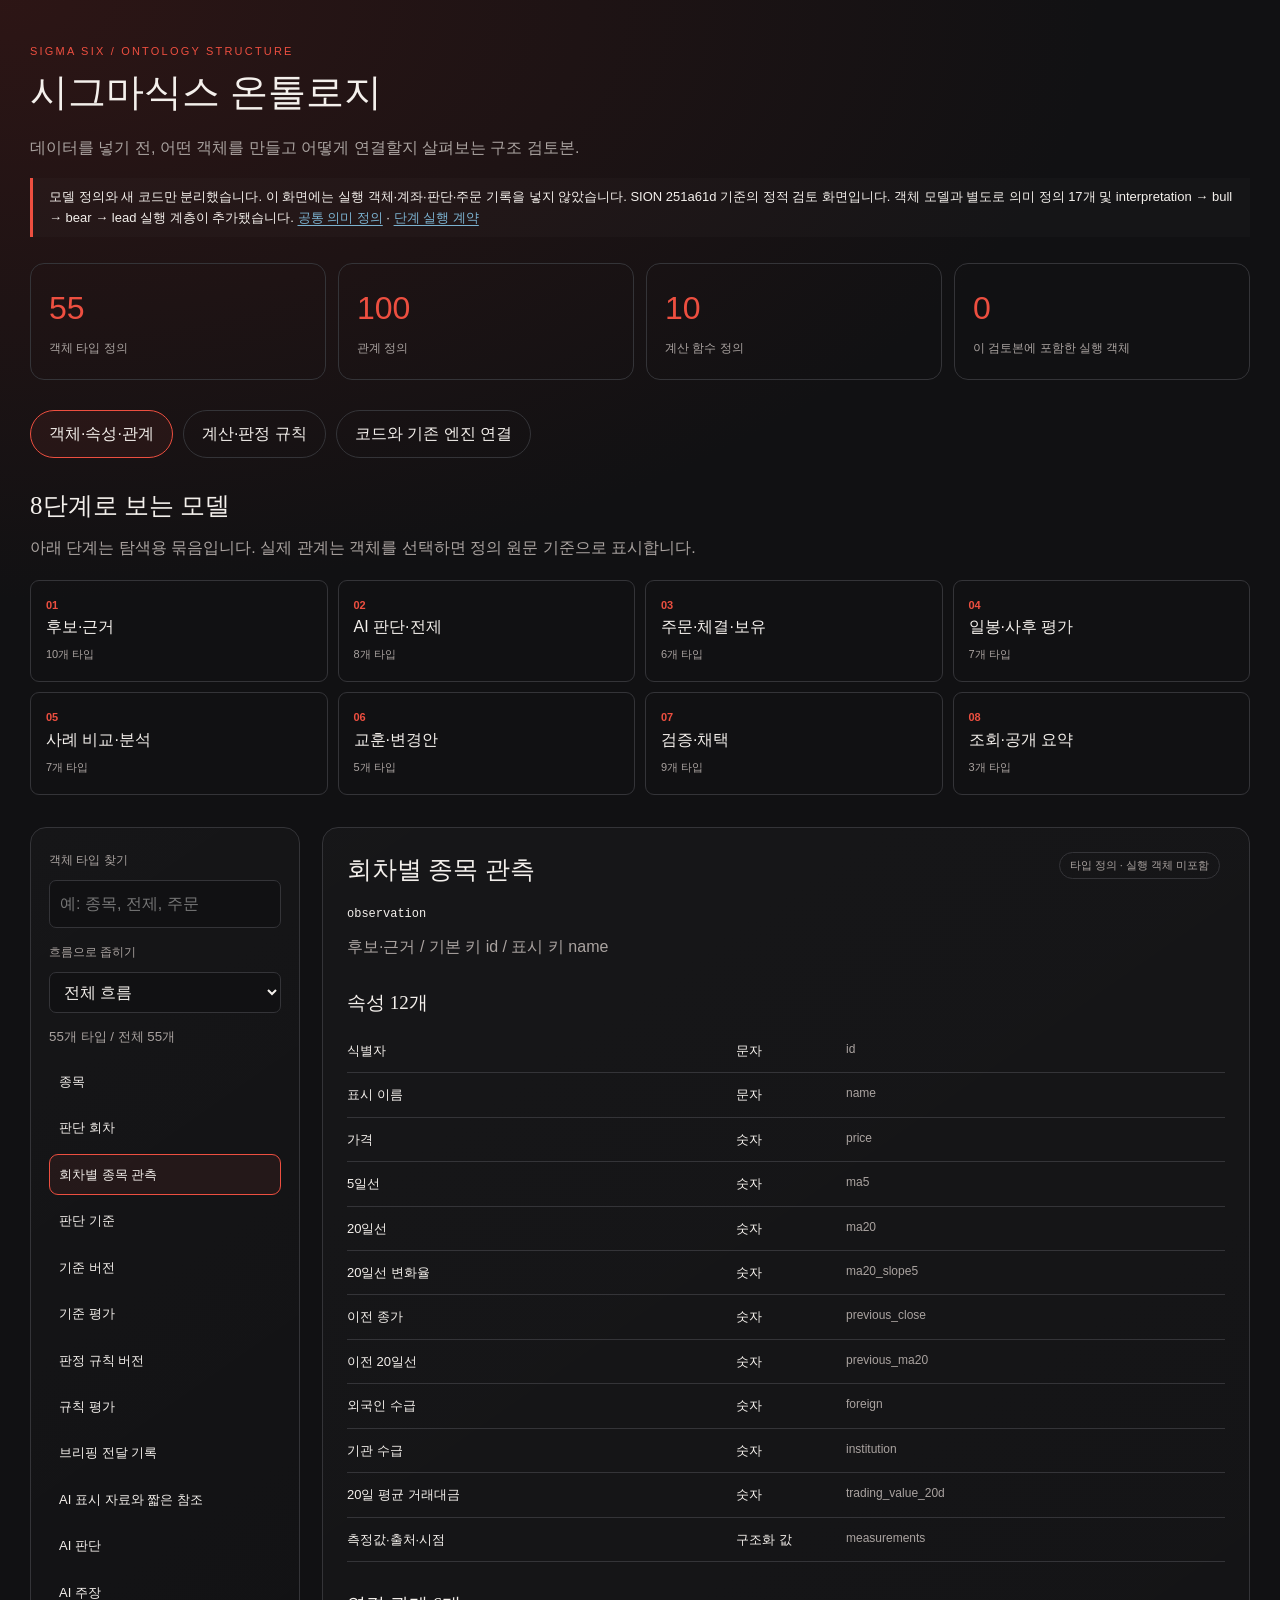
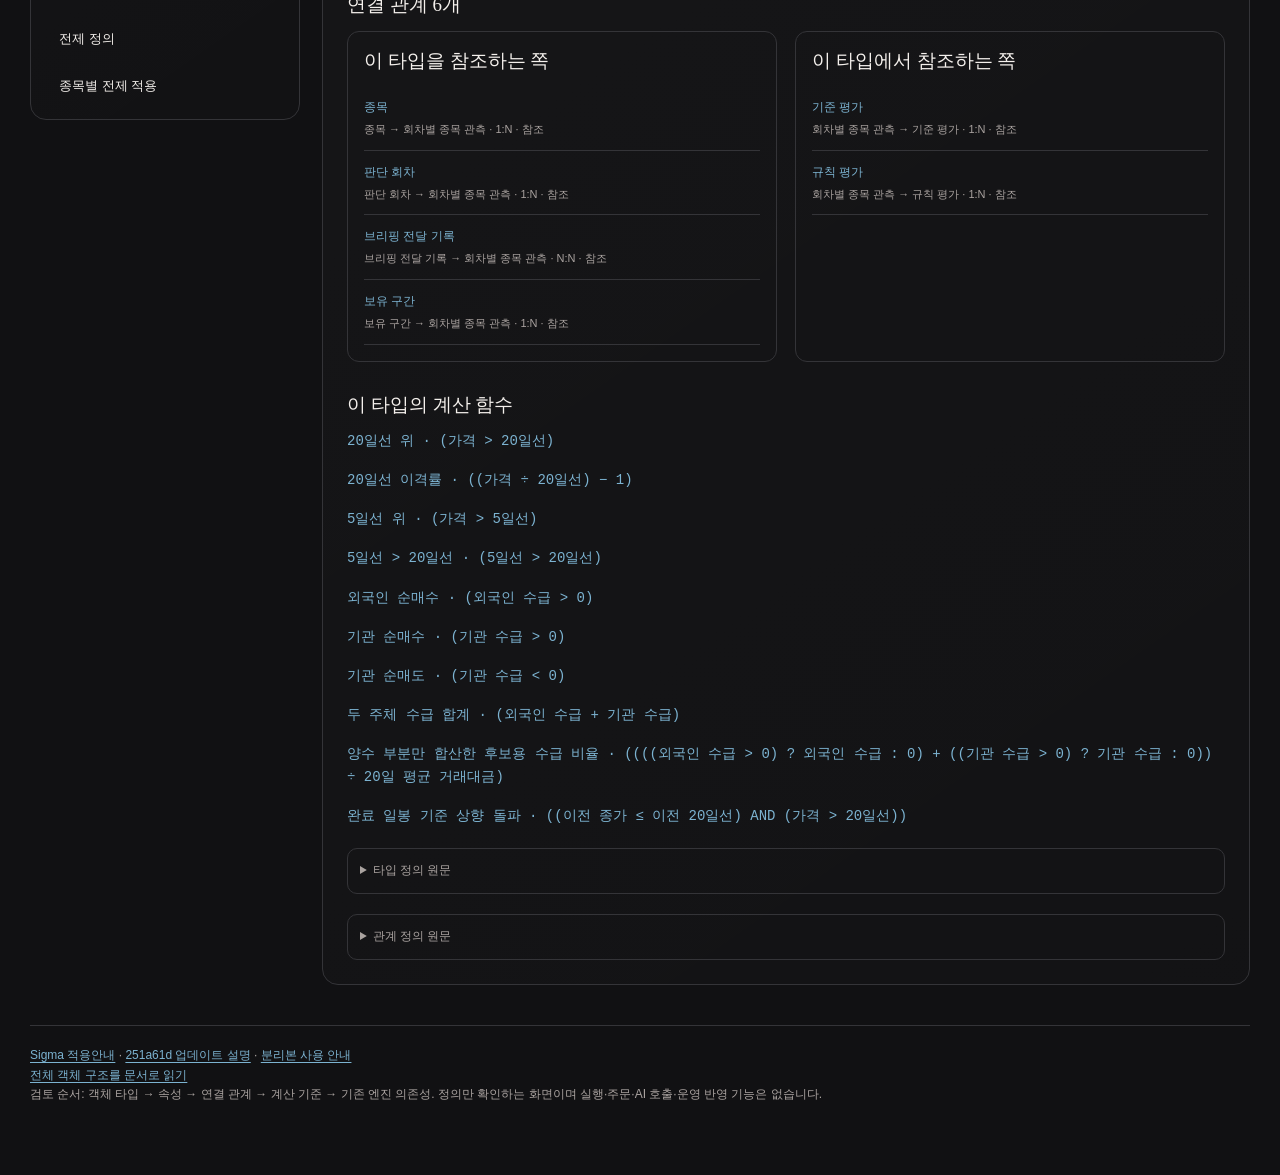
==== commit 685c9243: "수정계획3- 시멘틱레이어 구축" ====
--- a/구조보기.html
+++ b/구조보기.html
@@ -4,14 +4,14 @@
 :root{color-scheme:dark;--bg:#111113;--panel:#1c1c20;--line:#343438;--ink:#f4f0ec;--muted:#aaa3a0;--red:#ed4f40;--blue:#7cb3d1}*{box-sizing:border-box}body{margin:0;background:radial-gradient(1100px 600px at 0 0,#45191788,transparent),var(--bg);color:var(--ink);font-family:"Apple SD Gothic Neo","Noto Sans KR",sans-serif;line-height:1.65}main{max-width:1400px;margin:auto;padding:42px 30px 70px}h1,h2,h3{font-family:"AppleMyungjo","Noto Serif KR",serif;font-weight:500;line-height:1.4}h1{font-size:38px;margin:6px 0 16px}h2{font-size:25px;margin:0 0 12px}h3{font-size:19px;margin:0 0 12px}.eyebrow{letter-spacing:.2em;color:var(--red);font-size:11px}.muted,small{color:var(--muted)}p{margin:8px 0 16px}.note{border-left:3px solid var(--red);padding:8px 16px;background:#ffffff04;font-size:13px}.stats{display:grid;grid-template-columns:repeat(4,1fr);gap:12px;margin:26px 0}.stat{border:1px solid var(--line);border-radius:14px;padding:18px}.stat strong{display:block;font-size:32px;font-weight:500;color:var(--red)}.stat span{font-size:12px;color:var(--muted)}button,input,select{font:inherit}button,a{color:inherit}button{cursor:pointer;text-align:left;background:transparent;border:1px solid var(--line);border-radius:9px;padding:10px 12px}button:hover,button[aria-pressed=true]{border-color:var(--red);background:#ed4f4012}button:focus-visible,input:focus-visible,select:focus-visible,a:focus-visible{outline:2px solid var(--blue);outline-offset:3px}nav{display:flex;gap:10px;margin:30px 0}nav button{border-radius:50px;padding:10px 18px}a{color:var(--blue);text-decoration-thickness:1px;text-underline-offset:3px;overflow-wrap:anywhere}.panel{background:linear-gradient(145deg,#ffffff06,#ffffff02);border:1px solid var(--line);border-radius:16px;padding:24px;min-width:0}.stages{display:grid;grid-template-columns:repeat(4,minmax(0,1fr));gap:10px;list-style:none;padding:0;margin:18px 0 32px}.stages button{width:100%;height:100%;padding:15px}.stages b{font-size:11px;color:var(--red);display:block}.stages small{font-size:11px}.workspace{display:grid;grid-template-columns:270px minmax(0,1fr);gap:22px;align-items:start}.sidebar{position:sticky;top:16px;padding:18px}.sidebar label{font-size:12px;color:var(--muted)}input,select{width:100%;padding:10px;background:#111113;border:1px solid var(--line);color:var(--ink);border-radius:7px;margin:7px 0 10px;min-width:0}#types{max-height:640px;overflow:auto;display:grid;gap:5px;margin-top:12px}#types button{font-size:13px;border-color:transparent;padding:9px}#types button[aria-pressed=true]{border-color:var(--red)}.chip{display:inline-block;border:1px solid var(--line);border-radius:30px;padding:3px 10px;font-size:11px;color:var(--muted);margin:0 5px 5px 0}code{font-family:ui-monospace,monospace;font-size:12px;overflow-wrap:anywhere}pre{white-space:pre-wrap;overflow-wrap:anywhere;background:#0c0c0e;border:1px solid var(--line);border-radius:8px;padding:16px;font-size:12px;max-height:500px;overflow:auto}.type-heading{display:flex;gap:20px;justify-content:space-between;align-items:start}.type-heading small{display:block}.prop{display:grid;grid-template-columns:1fr 100px 1fr;gap:10px;padding:11px 0;border-bottom:1px solid var(--line);font-size:13px}.prop small{font-size:12px}h3.section{margin-top:30px}.relations{display:grid;grid-template-columns:1fr 1fr;gap:18px}.relations>div{border:1px solid var(--line);border-radius:12px;padding:16px}.relation{padding:10px 0;border-bottom:1px solid var(--line);font-size:12px}.relation button{display:block;width:100%;border:0;padding:2px 0;color:var(--blue);border-radius:0}.relation small{font-size:11px}.formula{font-family:ui-monospace,monospace;color:var(--blue);font-size:14px;white-space:pre-wrap;overflow-wrap:anywhere}.cards{display:grid;gap:14px}.cards article{padding:22px}.files{display:grid;gap:7px;margin:12px 0 24px;font-size:12px}.columns{display:grid;grid-template-columns:1fr 1fr;gap:20px}details{border:1px solid var(--line);border-radius:10px;padding:12px;margin-top:20px;font-size:12px}summary{cursor:pointer;color:var(--muted)}[hidden]{display:none!important}footer{border-top:1px solid var(--line);margin-top:40px;padding-top:20px;font-size:12px;color:var(--muted)}.empty{font-size:13px;color:var(--muted);padding:20px 0}
 @media(max-width:850px){.workspace{grid-template-columns:1fr}.sidebar{position:static}#types{max-height:200px;grid-template-columns:1fr 1fr}.stages{grid-template-columns:repeat(2,minmax(0,1fr))}.relations,.columns{grid-template-columns:1fr}main{padding:28px 18px}h1{font-size:29px}.stats{grid-template-columns:repeat(2,1fr)}nav{flex-wrap:wrap}.prop{grid-template-columns:1fr 80px}.prop small{grid-column:1/-1}.panel{padding:18px}}
 </style></head><body><main>
-<header><div class="eyebrow">SIGMA SIX / ONTOLOGY STRUCTURE</div><h1>시그마식스 온톨로지</h1><p class="muted">데이터를 넣기 전, 어떤 객체를 만들고 어떻게 연결할지 살펴보는 구조 검토본.</p><div class="note">모델 정의와 새 코드만 분리했습니다. 이 화면에는 실행 객체·계좌·판단·주문 기록을 넣지 않았습니다. SION 9332219 기준의 정적 검토 화면입니다.</div></header>
+<header><div class="eyebrow">SIGMA SIX / ONTOLOGY STRUCTURE</div><h1>시그마식스 온톨로지</h1><p class="muted">데이터를 넣기 전, 어떤 객체를 만들고 어떻게 연결할지 살펴보는 구조 검토본.</p><div class="note">모델 정의와 새 코드만 분리했습니다. 이 화면에는 실행 객체·계좌·판단·주문 기록을 넣지 않았습니다. SION 251a61d 기준의 정적 검토 화면입니다. 객체 모델과 별도로 의미 정의 17개 및 interpretation → bull → bear → lead 실행 계층이 추가됐습니다. <a href="01_모델정의/semantic_definitions.json">공통 의미 정의</a> · <a href="05_설계검토문서/시멘틱실행계약.md">단계 실행 계약</a></div></header>
 <div class="stats"><div class="stat"><strong id="n-types"></strong><span>객체 타입 정의</span></div><div class="stat"><strong id="n-links"></strong><span>관계 정의</span></div><div class="stat"><strong id="n-functions"></strong><span>계산 함수 정의</span></div><div class="stat"><strong>0</strong><span>이 검토본에 포함한 실행 객체</span></div></div>
 <nav aria-label="구조 탐색"><button data-tab="model" aria-pressed="true">객체·속성·관계</button><button data-tab="functions" aria-pressed="false">계산·판정 규칙</button><button data-tab="integration" aria-pressed="false">코드와 기존 엔진 연결</button></nav>
 <section id="model"><h2>8단계로 보는 모델</h2><p class="muted">아래 단계는 탐색용 묶음입니다. 실제 관계는 객체를 선택하면 정의 원문 기준으로 표시합니다.</p><ol class="stages" id="stages"></ol><div class="workspace"><aside class="panel sidebar"><label for="search">객체 타입 찾기</label><input id="search" type="search" placeholder="예: 종목, 전제, 주문"><label for="group">흐름으로 좁히기</label><select id="group"><option value="all">전체 흐름</option></select><small id="type-count" role="status"></small><div id="types" aria-label="객체 타입 목록"></div></aside><article class="panel" id="detail" aria-live="polite"></article></div></section>
 <section id="functions" hidden><h2>계산과 판정의 정의</h2><p class="note">실제 가격이나 수급을 넣지 않고 계산식만 표시합니다. 10개 함수는 JSON 정의를 읽는 어댑터와 연결되며, 모든 매매 동작이 이 식만으로 구현된 것은 아닙니다.</p><div id="function-list" class="cards"></div><h3 class="section">기존 엔진과 맞춘 판정 규칙</h3><p class="muted">아래는 bindings.json의 매핑입니다. 문장으로 된 규칙 정의와 실제 실행 코드를 구분해서 검토하세요.</p><div id="rule-list" class="cards"></div><details><summary>별도 액션 타입·공유 속성·인터페이스의 현재 상태</summary><p id="empty-definitions"></p></details></section>
-<section id="integration" hidden><h2>새 코드와 원래 엔진의 경계</h2><p class="note">이 폴더는 구조 검토용 추출본입니다. 기존 엔진을 복제하거나 독립 실행 패키지로 재작성하지 않았습니다. 기존 파일에 붙인 부분은 변경 패치로 보관했습니다.</p><div class="columns"><article class="panel"><h3>새 기능 코드</h3><p class="muted">새로 추가된 모듈·프롬프트·화면. 원본 파일 내용 그대로입니다.</p><div id="code-files" class="files"></div></article><article class="panel"><h3>기존 엔진에 연결한 부분</h3><p class="muted">원래 파일 전체 대신 기준 커밋 대비 변경 내용을 볼 수 있습니다.</p><div id="patch-files" class="files"></div></article></div><h3 class="section">남아 있는 기존 코드 의존성</h3><p class="muted">Python import를 정적으로 확인한 목록입니다. 동적 import·파일·설정 의존성 전체를 증명하는 목록은 아닙니다.</p><div class="panel" id="deps"></div><h3 class="section">분리 범위 확인</h3><p>운영 실행 데이터는 제외했습니다. 검사에서 사용하는 고정 입력 7개만 04_검사코드에 포함했습니다. 로컬 환경 기록과 과거 검사 산출물은 제외했습니다. 타입 정의의 id와 실행 기록의 judgment_id 같은 실제 키 사이에는 별도 매핑 코드가 필요합니다.</p><p><a href="분리내역.json">파일별 분리 내역</a> · <a href="README.md">읽는 방법과 구현 범위</a></p></section>
-<footer><a href="적용안내.md">Sigma 적용안내</a> · <a href="업데이트내역.md">9332219 업데이트 설명</a> · <a href="README.md">분리본 사용 안내</a><br><a href="객체구조_전체목록.md">전체 객체 구조를 문서로 읽기</a><br>검토 순서: 객체 타입 → 속성 → 연결 관계 → 계산 기준 → 기존 엔진 의존성. 정의만 확인하는 화면이며 실행·주문·AI 호출·운영 반영 기능은 없습니다.</footer>
-<script type="application/json" id="model-source">{"ontology": {"title": "Sigma Six 후보 근거 v1", "nodes": [{"id": "instrument", "label": "종목", "status": "reviewed", "primaryKey": "id", "titleKey": "name", "properties": [{"id": "id", "name": "id", "type": "string"}, {"id": "name", "name": "name", "type": "string"}, {"id": "code", "name": "code", "type": "string"}, {"id": "market", "name": "market", "type": "string"}], "interfaces": []}, {"id": "run", "label": "판단 회차", "status": "reviewed", "primaryKey": "id", "titleKey": "name", "properties": [{"id": "id", "name": "id", "type": "string"}, {"id": "name", "name": "name", "type": "string"}, {"id": "kind", "name": "kind", "type": "string"}, {"id": "created_at", "name": "created_at", "type": "timestamp"}, {"id": "snapshot", "name": "snapshot", "type": "object"}], "interfaces": []}, {"id": "observation", "label": "회차별 종목 관측", "status": "reviewed", "primaryKey": "id", "titleKey": "name", "properties": [{"id": "id", "name": "id", "type": "string"}, {"id": "name", "name": "name", "type": "string"}, {"id": "price", "name": "price", "type": "double"}, {"id": "ma5", "name": "ma5", "type": "double"}, {"id": "ma20", "name": "ma20", "type": "double"}, {"id": "ma20_slope5", "name": "ma20_slope5", "type": "double"}, {"id": "previous_close", "name": "previous_close", "type": "double"}, {"id": "previous_ma20", "name": "previous_ma20", "type": "double"}, {"id": "foreign", "name": "foreign", "type": "double"}, {"id": "institution", "name": "institution", "type": "double"}, {"id": "trading_value_20d", "name": "trading_value_20d", "type": "double"}, {"id": "measurements", "name": "measurements", "type": "object"}], "interfaces": []}, {"id": "criterion", "label": "판단 기준", "status": "reviewed", "primaryKey": "id", "titleKey": "name", "properties": [{"id": "id", "name": "id", "type": "string"}, {"id": "name", "name": "name", "type": "string"}, {"id": "meaning", "name": "meaning", "type": "string"}], "interfaces": []}, {"id": "criterion_version", "label": "기준 버전", "status": "reviewed", "primaryKey": "id", "titleKey": "name", "properties": [{"id": "id", "name": "id", "type": "string"}, {"id": "name", "name": "name", "type": "string"}, {"id": "version", "name": "version", "type": "string"}, {"id": "definition", "name": "definition", "type": "object"}], "interfaces": []}, {"id": "criterion_evaluation", "label": "기준 평가", "status": "reviewed", "primaryKey": "id", "titleKey": "name", "properties": [{"id": "id", "name": "id", "type": "string"}, {"id": "name", "name": "name", "type": "string"}, {"id": "status", "name": "status", "type": "string"}, {"id": "inputs", "name": "inputs", "type": "object"}, {"id": "result", "name": "result", "type": "object"}], "interfaces": []}, {"id": "rule_version", "label": "판정 규칙 버전", "status": "reviewed", "primaryKey": "id", "titleKey": "name", "properties": [{"id": "id", "name": "id", "type": "string"}, {"id": "name", "name": "name", "type": "string"}, {"id": "version", "name": "version", "type": "string"}, {"id": "definition", "name": "definition", "type": "object"}], "interfaces": []}, {"id": "rule_evaluation", "label": "규칙 평가", "status": "reviewed", "primaryKey": "id", "titleKey": "name", "properties": [{"id": "id", "name": "id", "type": "string"}, {"id": "name", "name": "name", "type": "string"}, {"id": "use", "name": "use", "type": "string"}, {"id": "status", "name": "status", "type": "string"}, {"id": "inputs", "name": "inputs", "type": "object"}], "interfaces": []}, {"id": "delivery", "label": "브리핑 전달 기록", "status": "reviewed", "primaryKey": "id", "titleKey": "name", "properties": [{"id": "id", "name": "id", "type": "string"}, {"id": "name", "name": "name", "type": "string"}, {"id": "ai_run_id", "name": "ai_run_id", "type": "string"}, {"id": "run_attempt_id", "name": "run_attempt_id", "type": "string"}, {"id": "text", "name": "text", "type": "string"}, {"id": "sha256", "name": "sha256", "type": "string"}, {"id": "evidence_catalog", "name": "evidence_catalog", "type": "object"}, {"id": "wire_format", "name": "wire_format", "type": "string"}, {"id": "bundle_alias", "name": "bundle_alias", "type": "string"}, {"id": "wire_scope", "name": "wire_scope", "type": "object"}], "interfaces": []}, {"id": "evidence_wire", "label": "AI 표시 자료와 짧은 참조", "status": "reviewed", "primaryKey": "id", "titleKey": "name", "properties": [{"id": "id", "name": "id", "type": "string"}, {"id": "name", "name": "name", "type": "string"}, {"id": "wire_format", "name": "wire_format", "type": "string"}, {"id": "renderer_version", "name": "renderer_version", "type": "string"}, {"id": "field_dictionary_version", "name": "field_dictionary_version", "type": "string"}, {"id": "scope", "name": "scope", "type": "object"}, {"id": "bundle_alias", "name": "bundle_alias", "type": "string"}, {"id": "canonical_receipt_ref", "name": "canonical_receipt_ref", "type": "object"}, {"id": "visible_payload_ref", "name": "visible_payload_ref", "type": "object"}, {"id": "visible_payload_hash", "name": "visible_payload_hash", "type": "string"}, {"id": "alias_map_hash", "name": "alias_map_hash", "type": "string"}, {"id": "entries", "name": "entries", "type": "object"}, {"id": "status", "name": "status", "type": "string"}], "interfaces": []}, {"id": "ai_judgment", "label": "AI 판단", "status": "reviewed", "primaryKey": "id", "titleKey": "name", "properties": [{"id": "id", "name": "id", "type": "string"}, {"id": "name", "name": "name", "type": "string"}, {"id": "code", "name": "code", "type": "string"}, {"id": "confidence_for", "name": "confidence_for", "type": "string"}, {"id": "confidence_raw", "name": "confidence_raw", "type": "double"}, {"id": "recommended_action", "name": "recommended_action", "type": "string"}, {"id": "decision_validation", "name": "decision_validation", "type": "string"}, {"id": "comparison_snapshot", "name": "comparison_snapshot", "type": "object"}, {"id": "decision_regime_snapshot", "name": "decision_regime_snapshot", "type": "object"}], "interfaces": []}, {"id": "argument", "label": "AI 주장", "status": "reviewed", "primaryKey": "id", "titleKey": "name", "properties": [{"id": "id", "name": "id", "type": "string"}, {"id": "name", "name": "name", "type": "string"}, {"id": "kind", "name": "kind", "type": "string"}, {"id": "assertion", "name": "assertion", "type": "object"}, {"id": "reference_validation", "name": "reference_validation", "type": "string"}, {"id": "fact_validation", "name": "fact_validation", "type": "string"}, {"id": "hypothesis_status", "name": "hypothesis_status", "type": "string"}, {"id": "adoption", "name": "adoption", "type": "string"}], "interfaces": []}, {"id": "premise_definition", "label": "전제 정의", "status": "reviewed", "primaryKey": "id", "titleKey": "name", "properties": [{"id": "id", "name": "id", "type": "string"}, {"id": "name", "name": "name", "type": "string"}, {"id": "version", "name": "version", "type": "string"}, {"id": "definition", "name": "definition", "type": "object"}], "interfaces": []}, {"id": "premise_application", "label": "종목별 전제 적용", "status": "reviewed", "primaryKey": "id", "titleKey": "name", "properties": [{"id": "id", "name": "id", "type": "string"}, {"id": "name", "name": "name", "type": "string"}, {"id": "code", "name": "code", "type": "string"}, {"id": "judgment_date", "name": "judgment_date", "type": "date"}, {"id": "direction", "name": "direction", "type": "string"}, {"id": "days", "name": "days", "type": "double"}, {"id": "status", "name": "status", "type": "string"}], "interfaces": []}, {"id": "premise_proposal", "label": "자유 전제 제안", "status": "reviewed", "primaryKey": "id", "titleKey": "name", "properties": [{"id": "id", "name": "id", "type": "string"}, {"id": "name", "name": "name", "type": "string"}, {"id": "proposal", "name": "proposal", "type": "object"}, {"id": "status", "name": "status", "type": "string"}], "interfaces": []}, {"id": "run_attempt", "label": "AI 실행 시도", "status": "reviewed", "primaryKey": "id", "titleKey": "name", "properties": [{"id": "id", "name": "id", "type": "string"}, {"id": "name", "name": "name", "type": "string"}, {"id": "run_id", "name": "run_id", "type": "string"}, {"id": "kind", "name": "kind", "type": "string"}, {"id": "initial_targets", "name": "initial_targets", "type": "object"}, {"id": "target_set_incomplete", "name": "target_set_incomplete", "type": "boolean"}], "interfaces": []}, {"id": "submission", "label": "판단 제출 시도", "status": "reviewed", "primaryKey": "id", "titleKey": "name", "properties": [{"id": "id", "name": "id", "type": "string"}, {"id": "name", "name": "name", "type": "string"}, {"id": "status", "name": "status", "type": "string"}, {"id": "request_hash", "name": "request_hash", "type": "string"}, {"id": "errors", "name": "errors", "type": "object"}], "interfaces": []}, {"id": "execution_event", "label": "실행과 판단 연결", "status": "reviewed", "primaryKey": "id", "titleKey": "name", "properties": [{"id": "id", "name": "id", "type": "string"}, {"id": "name", "name": "name", "type": "string"}, {"id": "stage", "name": "stage", "type": "string"}, {"id": "link", "name": "link", "type": "object"}, {"id": "outcome", "name": "outcome", "type": "object"}, {"id": "boost", "name": "boost", "type": "object"}], "interfaces": []}, {"id": "order_plan", "label": "주문 계획", "status": "reviewed", "primaryKey": "id", "titleKey": "name", "properties": [{"id": "id", "name": "id", "type": "string"}, {"id": "name", "name": "name", "type": "string"}, {"id": "inputs", "name": "inputs", "type": "object"}, {"id": "plan", "name": "plan", "type": "object"}, {"id": "definition", "name": "definition", "type": "object"}], "interfaces": []}, {"id": "order_attempt", "label": "주문 전송 시도", "status": "reviewed", "primaryKey": "id", "titleKey": "name", "properties": [{"id": "id", "name": "id", "type": "string"}, {"id": "name", "name": "name", "type": "string"}, {"id": "account_scope", "name": "account_scope", "type": "string"}, {"id": "payload_hash", "name": "payload_hash", "type": "string"}, {"id": "state", "name": "state", "type": "string"}, {"id": "result", "name": "result", "type": "object"}], "interfaces": []}, {"id": "execution_observation", "label": "주문별 체결 관측", "status": "reviewed", "primaryKey": "id", "titleKey": "name", "properties": [{"id": "id", "name": "id", "type": "string"}, {"id": "name", "name": "name", "type": "string"}, {"id": "confirmation", "name": "confirmation", "type": "string"}, {"id": "source", "name": "source", "type": "string"}, {"id": "observed_at", "name": "observed_at", "type": "timestamp"}, {"id": "available_at", "name": "available_at", "type": "timestamp"}, {"id": "qty", "name": "qty", "type": "double"}, {"id": "price", "name": "price", "type": "double"}], "interfaces": []}, {"id": "position_episode", "label": "보유 구간", "status": "reviewed", "primaryKey": "id", "titleKey": "name", "properties": [{"id": "id", "name": "id", "type": "string"}, {"id": "name", "name": "name", "type": "string"}, {"id": "code", "name": "code", "type": "string"}, {"id": "origin", "name": "origin", "type": "string"}, {"id": "opened_at", "name": "opened_at", "type": "timestamp"}, {"id": "closed_at", "name": "closed_at", "type": "timestamp"}], "interfaces": []}, {"id": "rule_trigger", "label": "규칙 매도 계기", "status": "reviewed", "primaryKey": "id", "titleKey": "name", "properties": [{"id": "id", "name": "id", "type": "string"}, {"id": "name", "name": "name", "type": "string"}, {"id": "code", "name": "code", "type": "string"}, {"id": "retry_key", "name": "retry_key", "type": "string"}, {"id": "inputs", "name": "inputs", "type": "object"}, {"id": "result", "name": "result", "type": "object"}], "interfaces": []}, {"id": "scoring_job", "label": "사후 평가 회차", "status": "reviewed", "primaryKey": "id", "titleKey": "name", "properties": [{"id": "id", "name": "id", "type": "string"}, {"id": "name", "name": "name", "type": "string"}, {"id": "market_as_of", "name": "market_as_of", "type": "date"}, {"id": "knowledge_as_of", "name": "knowledge_as_of", "type": "timestamp"}, {"id": "expected_targets", "name": "expected_targets", "type": "object"}, {"id": "run_status", "name": "run_status", "type": "string"}, {"id": "recording_status", "name": "recording_status", "type": "string"}], "interfaces": []}, {"id": "calendar_snapshot", "label": "거래일 달력 버전", "status": "reviewed", "primaryKey": "id", "titleKey": "name", "properties": [{"id": "id", "name": "id", "type": "string"}, {"id": "name", "name": "name", "type": "string"}, {"id": "source", "name": "source", "type": "string"}, {"id": "version", "name": "version", "type": "string"}, {"id": "sessions", "name": "sessions", "type": "object"}, {"id": "hash", "name": "hash", "type": "string"}], "interfaces": []}, {"id": "premise_window", "label": "전제 거래일 구간", "status": "reviewed", "primaryKey": "id", "titleKey": "name", "properties": [{"id": "id", "name": "id", "type": "string"}, {"id": "name", "name": "name", "type": "string"}, {"id": "start_trading_day", "name": "start_trading_day", "type": "date"}, {"id": "end_trading_day", "name": "end_trading_day", "type": "date"}, {"id": "sessions", "name": "sessions", "type": "object"}, {"id": "status", "name": "status", "type": "string"}], "interfaces": []}, {"id": "daily_receipt", "label": "일봉 수신 자료", "status": "reviewed", "primaryKey": "id", "titleKey": "name", "properties": [{"id": "id", "name": "id", "type": "string"}, {"id": "name", "name": "name", "type": "string"}, {"id": "code", "name": "code", "type": "string"}, {"id": "available_at", "name": "available_at", "type": "timestamp"}, {"id": "source", "name": "source", "type": "string"}, {"id": "price_basis", "name": "price_basis", "type": "string"}, {"id": "rows", "name": "rows", "type": "object"}], "interfaces": []}, {"id": "daily_confirmation", "label": "일봉 정책상 완료 확인", "status": "reviewed", "primaryKey": "id", "titleKey": "name", "properties": [{"id": "id", "name": "id", "type": "string"}, {"id": "name", "name": "name", "type": "string"}, {"id": "date", "name": "date", "type": "date"}, {"id": "status", "name": "status", "type": "string"}, {"id": "provider_finality", "name": "provider_finality", "type": "string"}, {"id": "confirmation_receipt_ids", "name": "confirmation_receipt_ids", "type": "object"}], "interfaces": []}, {"id": "premise_evaluation", "label": "전제 사후 평가", "status": "reviewed", "primaryKey": "id", "titleKey": "name", "properties": [{"id": "id", "name": "id", "type": "string"}, {"id": "name", "name": "name", "type": "string"}, {"id": "verdict", "name": "verdict", "type": "string"}, {"id": "period_status", "name": "period_status", "type": "string"}, {"id": "data_status", "name": "data_status", "type": "string"}, {"id": "recording_status", "name": "recording_status", "type": "string"}, {"id": "market_as_of", "name": "market_as_of", "type": "date"}, {"id": "knowledge_as_of", "name": "knowledge_as_of", "type": "timestamp"}, {"id": "comparisons", "name": "comparisons", "type": "object"}], "interfaces": []}, {"id": "legacy_outcome_context", "label": "기존 결과 비교 자료", "status": "reviewed", "primaryKey": "id", "titleKey": "name", "properties": [{"id": "id", "name": "id", "type": "string"}, {"id": "name", "name": "name", "type": "string"}, {"id": "decision_outcomes", "name": "decision_outcomes", "type": "object"}, {"id": "legacy_trade_results", "name": "legacy_trade_results", "type": "object"}, {"id": "inputs", "name": "inputs", "type": "object"}, {"id": "audit", "name": "audit", "type": "object"}], "interfaces": []}, {"id": "regime_event", "label": "서버 등록 AI 국면", "status": "reviewed", "primaryKey": "id", "titleKey": "name", "properties": [{"id": "id", "name": "id", "type": "string"}, {"id": "name", "name": "name", "type": "string"}, {"id": "regime", "name": "regime", "type": "string"}, {"id": "source", "name": "source", "type": "string"}, {"id": "recorded_at", "name": "recorded_at", "type": "timestamp"}, {"id": "classification_status", "name": "classification_status", "type": "string"}], "interfaces": []}, {"id": "case_review", "label": "별도 사례 비교 실행", "status": "reviewed", "primaryKey": "id", "titleKey": "name", "properties": [{"id": "id", "name": "id", "type": "string"}, {"id": "name", "name": "name", "type": "string"}, {"id": "market_as_of", "name": "market_as_of", "type": "date"}, {"id": "knowledge_as_of", "name": "knowledge_as_of", "type": "timestamp"}, {"id": "analysis_status", "name": "analysis_status", "type": "string"}, {"id": "ai_status", "name": "ai_status", "type": "string"}, {"id": "definition", "name": "definition", "type": "object"}, {"id": "source_manifest", "name": "source_manifest", "type": "object"}], "interfaces": []}, {"id": "review_case", "label": "전제 적용별 비교 사례", "status": "reviewed", "primaryKey": "id", "titleKey": "name", "properties": [{"id": "id", "name": "id", "type": "string"}, {"id": "name", "name": "name", "type": "string"}, {"id": "origin_judgment_id", "name": "origin_judgment_id", "type": "string"}, {"id": "stratum", "name": "stratum", "type": "object"}, {"id": "features", "name": "features", "type": "object"}, {"id": "outcome_eligible", "name": "outcome_eligible", "type": "boolean"}, {"id": "exclusions", "name": "exclusions", "type": "object"}], "interfaces": []}, {"id": "research_model", "label": "반증 예측 모형", "status": "reviewed", "primaryKey": "id", "titleKey": "name", "properties": [{"id": "id", "name": "id", "type": "string"}, {"id": "name", "name": "name", "type": "string"}, {"id": "version", "name": "version", "type": "string"}, {"id": "status", "name": "status", "type": "string"}, {"id": "training_cutoff", "name": "training_cutoff", "type": "timestamp"}, {"id": "transform", "name": "transform", "type": "object"}, {"id": "coefficients", "name": "coefficients", "type": "object"}, {"id": "uncertainty", "name": "uncertainty", "type": "object"}], "interfaces": []}, {"id": "model_publication", "label": "주간 모형 공개", "status": "reviewed", "primaryKey": "id", "titleKey": "name", "properties": [{"id": "id", "name": "id", "type": "string"}, {"id": "name", "name": "name", "type": "string"}, {"id": "available_at", "name": "available_at", "type": "timestamp"}, {"id": "valid_from", "name": "valid_from", "type": "timestamp"}, {"id": "valid_until", "name": "valid_until", "type": "timestamp"}, {"id": "commit", "name": "commit", "type": "object"}], "interfaces": []}, {"id": "premise_prediction", "label": "전제 사전 예측", "status": "reviewed", "primaryKey": "id", "titleKey": "name", "properties": [{"id": "id", "name": "id", "type": "string"}, {"id": "name", "name": "name", "type": "string"}, {"id": "kind", "name": "kind", "type": "string"}, {"id": "origin_at", "name": "origin_at", "type": "timestamp"}, {"id": "status", "name": "status", "type": "string"}, {"id": "probability", "name": "probability", "type": "double"}, {"id": "baseline_probability", "name": "baseline_probability", "type": "double"}], "interfaces": []}, {"id": "retrospective_hypothesis", "label": "AI 사후 가설", "status": "reviewed", "primaryKey": "id", "titleKey": "name", "properties": [{"id": "id", "name": "id", "type": "string"}, {"id": "name", "name": "name", "type": "string"}, {"id": "text", "name": "text", "type": "string"}, {"id": "hypothesis_status", "name": "hypothesis_status", "type": "string"}, {"id": "validated_findings", "name": "validated_findings", "type": "object"}], "interfaces": []}, {"id": "research_usage", "label": "분석 사용 이력", "status": "reviewed", "primaryKey": "id", "titleKey": "name", "properties": [{"id": "id", "name": "id", "type": "string"}, {"id": "name", "name": "name", "type": "string"}, {"id": "purpose", "name": "purpose", "type": "string"}, {"id": "used_at", "name": "used_at", "type": "timestamp"}, {"id": "application_ids", "name": "application_ids", "type": "object"}], "interfaces": []}, {"id": "proposal_run", "label": "교훈·변경안 제안 실행", "status": "reviewed", "primaryKey": "id", "titleKey": "name", "properties": [{"id": "id", "name": "id", "type": "string"}, {"id": "name", "name": "name", "type": "string"}, {"id": "review_id", "name": "review_id", "type": "string"}, {"id": "context_hash", "name": "context_hash", "type": "string"}, {"id": "base_snapshot", "name": "base_snapshot", "type": "object"}, {"id": "submission_status", "name": "submission_status", "type": "string"}, {"id": "ai_execution_status", "name": "ai_execution_status", "type": "string"}], "interfaces": []}, {"id": "proposal_delivery", "label": "제안 자료 전달", "status": "reviewed", "primaryKey": "id", "titleKey": "name", "properties": [{"id": "id", "name": "id", "type": "string"}, {"id": "name", "name": "name", "type": "string"}, {"id": "body_hash", "name": "body_hash", "type": "string"}, {"id": "catalog", "name": "catalog", "type": "object"}, {"id": "case_ids", "name": "case_ids", "type": "object"}, {"id": "created_at", "name": "created_at", "type": "timestamp"}, {"id": "wire_format", "name": "wire_format", "type": "string"}, {"id": "bundle_alias", "name": "bundle_alias", "type": "string"}, {"id": "wire_scope", "name": "wire_scope", "type": "object"}], "interfaces": []}, {"id": "learning_proposal", "label": "교훈·변경안 버전", "status": "reviewed", "primaryKey": "id", "titleKey": "name", "properties": [{"id": "id", "name": "id", "type": "string"}, {"id": "name", "name": "name", "type": "string"}, {"id": "kind", "name": "kind", "type": "string"}, {"id": "version", "name": "version", "type": "integer"}, {"id": "target_ref", "name": "target_ref", "type": "object"}, {"id": "condition", "name": "condition", "type": "object"}, {"id": "effect", "name": "effect", "type": "object"}, {"id": "server_cohort", "name": "server_cohort", "type": "object"}, {"id": "reason_status", "name": "reason_status", "type": "string"}, {"id": "active", "name": "active", "type": "boolean"}], "interfaces": []}, {"id": "validation_contract", "label": "후속 검증 입력 계약", "status": "reviewed", "primaryKey": "id", "titleKey": "name", "properties": [{"id": "id", "name": "id", "type": "string"}, {"id": "name", "name": "name", "type": "string"}, {"id": "validation_kind", "name": "validation_kind", "type": "string"}, {"id": "readiness", "name": "readiness", "type": "object"}, {"id": "base_status", "name": "base_status", "type": "string"}, {"id": "bundle_hash", "name": "bundle_hash", "type": "string"}, {"id": "stage7_completed", "name": "stage7_completed", "type": "boolean"}], "interfaces": []}, {"id": "lesson_version", "label": "검증·채택 교훈 버전", "status": "reviewed", "primaryKey": "id", "titleKey": "name", "properties": [{"id": "id", "name": "id", "type": "string"}, {"id": "name", "name": "name", "type": "string"}, {"id": "proposal_id", "name": "proposal_id", "type": "string"}, {"id": "validation_id", "name": "validation_id", "type": "string"}, {"id": "adoption_id", "name": "adoption_id", "type": "string"}, {"id": "effective_from", "name": "effective_from", "type": "timestamp"}, {"id": "effective_until", "name": "effective_until", "type": "timestamp"}, {"id": "applicability", "name": "applicability", "type": "object"}, {"id": "verification_status", "name": "verification_status", "type": "string"}], "interfaces": []}, {"id": "runtime_input", "label": "AI 실행 당시 입력", "status": "reviewed", "primaryKey": "id", "titleKey": "name", "properties": [{"id": "id", "name": "id", "type": "string"}, {"id": "name", "name": "name", "type": "string"}, {"id": "source_hashes", "name": "source_hashes", "type": "object"}, {"id": "tool_contracts", "name": "tool_contracts", "type": "object"}, {"id": "cmd_prompt", "name": "cmd_prompt", "type": "string"}, {"id": "provider_internal_state", "name": "provider_internal_state", "type": "string"}], "interfaces": []}, {"id": "policy_validation", "label": "변경안 사전 검증", "status": "reviewed", "primaryKey": "id", "titleKey": "name", "properties": [{"id": "id", "name": "id", "type": "string"}, {"id": "name", "name": "name", "type": "string"}, {"id": "spec", "name": "spec", "type": "object"}, {"id": "source_bundle_hash", "name": "source_bundle_hash", "type": "string"}, {"id": "independence", "name": "independence", "type": "string"}, {"id": "status", "name": "status", "type": "string"}], "interfaces": []}, {"id": "validation_opportunity", "label": "검증 판단 기회", "status": "reviewed", "primaryKey": "id", "titleKey": "name", "properties": [{"id": "id", "name": "id", "type": "string"}, {"id": "name", "name": "name", "type": "string"}, {"id": "run_attempt_id", "name": "run_attempt_id", "type": "string"}, {"id": "code", "name": "code", "type": "string"}, {"id": "confidence_for", "name": "confidence_for", "type": "string"}, {"id": "gaps", "name": "gaps", "type": "object"}], "interfaces": []}, {"id": "validation_result", "label": "변경안 검증 결과", "status": "reviewed", "primaryKey": "id", "titleKey": "name", "properties": [{"id": "id", "name": "id", "type": "string"}, {"id": "name", "name": "name", "type": "string"}, {"id": "baseline_status", "name": "baseline_status", "type": "string"}, {"id": "performance", "name": "performance", "type": "object"}, {"id": "criteria", "name": "criteria", "type": "object"}, {"id": "adoption_eligibility", "name": "adoption_eligibility", "type": "boolean"}], "interfaces": []}, {"id": "validation_holdout", "label": "사전 예약 검증 자료", "status": "reviewed", "primaryKey": "id", "titleKey": "name", "properties": [{"id": "id", "name": "id", "type": "string"}, {"id": "name", "name": "name", "type": "string"}, {"id": "period", "name": "period", "type": "object"}, {"id": "reserved_at", "name": "reserved_at", "type": "timestamp"}, {"id": "released_at", "name": "released_at", "type": "timestamp"}, {"id": "status", "name": "status", "type": "string"}], "interfaces": []}, {"id": "prompt_experiment", "label": "격리 AI 비교 실험", "status": "reviewed", "primaryKey": "id", "titleKey": "name", "properties": [{"id": "id", "name": "id", "type": "string"}, {"id": "name", "name": "name", "type": "string"}, {"id": "model", "name": "model", "type": "string"}, {"id": "trials", "name": "trials", "type": "object"}, {"id": "budget", "name": "budget", "type": "object"}, {"id": "status", "name": "status", "type": "string"}], "interfaces": []}, {"id": "simulation_execution", "label": "모의 계좌 실행", "status": "reviewed", "primaryKey": "id", "titleKey": "name", "properties": [{"id": "id", "name": "id", "type": "string"}, {"id": "name", "name": "name", "type": "string"}, {"id": "arm", "name": "arm", "type": "string"}, {"id": "inputs", "name": "inputs", "type": "object"}, {"id": "fills", "name": "fills", "type": "object"}, {"id": "unconfirmed", "name": "unconfirmed", "type": "object"}], "interfaces": []}, {"id": "policy_adoption", "label": "사람의 변경안 채택", "status": "reviewed", "primaryKey": "id", "titleKey": "name", "properties": [{"id": "id", "name": "id", "type": "string"}, {"id": "name", "name": "name", "type": "string"}, {"id": "operator", "name": "operator", "type": "string"}, {"id": "expected_revision", "name": "expected_revision", "type": "string"}, {"id": "validation_result_hash", "name": "validation_result_hash", "type": "string"}, {"id": "status", "name": "status", "type": "string"}], "interfaces": []}, {"id": "policy_package", "label": "운영 정책 버전", "status": "reviewed", "primaryKey": "id", "titleKey": "name", "properties": [{"id": "id", "name": "id", "type": "string"}, {"id": "name", "name": "name", "type": "string"}, {"id": "baseline_snapshot_hash", "name": "baseline_snapshot_hash", "type": "string"}, {"id": "candidate_policy_hash", "name": "candidate_policy_hash", "type": "string"}, {"id": "deployed_hash", "name": "deployed_hash", "type": "string"}, {"id": "effective_until", "name": "effective_until", "type": "timestamp"}], "interfaces": []}, {"id": "trace_view", "label": "고정된 근거 조회 화면", "status": "reviewed", "primaryKey": "id", "titleKey": "name", "properties": [{"id": "id", "name": "id", "type": "string"}, {"id": "name", "name": "name", "type": "string"}, {"id": "schema_version", "name": "schema_version", "type": "string"}, {"id": "market_as_of", "name": "market_as_of", "type": "date"}, {"id": "knowledge_as_of", "name": "knowledge_as_of", "type": "timestamp"}, {"id": "generated_at", "name": "generated_at", "type": "timestamp"}, {"id": "source_manifest", "name": "source_manifest", "type": "object"}, {"id": "status", "name": "status", "type": "string"}], "interfaces": []}, {"id": "trace_target", "label": "조회 판단 대상", "status": "reviewed", "primaryKey": "id", "titleKey": "name", "properties": [{"id": "id", "name": "id", "type": "string"}, {"id": "name", "name": "name", "type": "string"}, {"id": "run_attempt_id", "name": "run_attempt_id", "type": "string"}, {"id": "code", "name": "code", "type": "string"}, {"id": "confidence_for", "name": "confidence_for", "type": "string"}, {"id": "coverage_status", "name": "coverage_status", "type": "string"}, {"id": "connection_status", "name": "connection_status", "type": "string"}, {"id": "visibility", "name": "visibility", "type": "string"}], "interfaces": []}, {"id": "trace_export", "label": "공개 요약 준비 묶음", "status": "reviewed", "primaryKey": "id", "titleKey": "name", "properties": [{"id": "id", "name": "id", "type": "string"}, {"id": "name", "name": "name", "type": "string"}, {"id": "view_id", "name": "view_id", "type": "string"}, {"id": "schema_version", "name": "schema_version", "type": "string"}, {"id": "source_hash", "name": "source_hash", "type": "string"}, {"id": "files", "name": "files", "type": "object"}, {"id": "published", "name": "published", "type": "boolean"}], "interfaces": []}], "edges": [{"id": "instrument-observation", "source": "instrument", "target": "observation", "label": "참조", "inverse": "참조됨", "cardinality": "1:N"}, {"id": "run-observation", "source": "run", "target": "observation", "label": "참조", "inverse": "참조됨", "cardinality": "1:N"}, {"id": "criterion-criterion_version", "source": "criterion", "target": "criterion_version", "label": "참조", "inverse": "참조됨", "cardinality": "1:N"}, {"id": "delivery-evidence_wire", "source": "delivery", "target": "evidence_wire", "label": "참조", "inverse": "참조됨", "cardinality": "1:N"}, {"id": "proposal_delivery-evidence_wire", "source": "proposal_delivery", "target": "evidence_wire", "label": "참조", "inverse": "참조됨", "cardinality": "1:N"}, {"id": "criterion_version-criterion_evaluation", "source": "criterion_version", "target": "criterion_evaluation", "label": "참조", "inverse": "참조됨", "cardinality": "1:N"}, {"id": "observation-criterion_evaluation", "source": "observation", "target": "criterion_evaluation", "label": "참조", "inverse": "참조됨", "cardinality": "1:N"}, {"id": "rule_version-criterion_version", "source": "rule_version", "target": "criterion_version", "label": "참조", "inverse": "참조됨", "cardinality": "N:N"}, {"id": "observation-rule_evaluation", "source": "observation", "target": "rule_evaluation", "label": "참조", "inverse": "참조됨", "cardinality": "1:N"}, {"id": "rule_version-rule_evaluation", "source": "rule_version", "target": "rule_evaluation", "label": "참조", "inverse": "참조됨", "cardinality": "1:N"}, {"id": "rule_evaluation-criterion_evaluation", "source": "rule_evaluation", "target": "criterion_evaluation", "label": "참조", "inverse": "참조됨", "cardinality": "N:N"}, {"id": "delivery-observation", "source": "delivery", "target": "observation", "label": "참조", "inverse": "참조됨", "cardinality": "N:N"}, {"id": "delivery-criterion_evaluation", "source": "delivery", "target": "criterion_evaluation", "label": "참조", "inverse": "참조됨", "cardinality": "N:N"}, {"id": "delivery-run", "source": "delivery", "target": "run", "label": "참조", "inverse": "참조됨", "cardinality": "N:N"}, {"id": "run_attempt-delivery", "source": "run_attempt", "target": "delivery", "label": "참조", "inverse": "참조됨", "cardinality": "1:N"}, {"id": "run_attempt-submission", "source": "run_attempt", "target": "submission", "label": "참조", "inverse": "참조됨", "cardinality": "1:N"}, {"id": "run_attempt-execution_event", "source": "run_attempt", "target": "execution_event", "label": "참조", "inverse": "참조됨", "cardinality": "1:N"}, {"id": "submission-ai_judgment", "source": "submission", "target": "ai_judgment", "label": "참조", "inverse": "참조됨", "cardinality": "N:1"}, {"id": "ai_judgment-argument", "source": "ai_judgment", "target": "argument", "label": "참조", "inverse": "참조됨", "cardinality": "1:N"}, {"id": "argument-delivery", "source": "argument", "target": "delivery", "label": "참조", "inverse": "참조됨", "cardinality": "N:N"}, {"id": "ai_judgment-premise_application", "source": "ai_judgment", "target": "premise_application", "label": "참조", "inverse": "참조됨", "cardinality": "N:N"}, {"id": "premise_definition-premise_application", "source": "premise_definition", "target": "premise_application", "label": "참조", "inverse": "참조됨", "cardinality": "1:N"}, {"id": "ai_judgment-premise_proposal", "source": "ai_judgment", "target": "premise_proposal", "label": "참조", "inverse": "참조됨", "cardinality": "1:N"}, {"id": "execution_event-ai_judgment", "source": "execution_event", "target": "ai_judgment", "label": "참조", "inverse": "참조됨", "cardinality": "N:1"}, {"id": "ai_judgment-order_plan", "source": "ai_judgment", "target": "order_plan", "label": "참조", "inverse": "참조됨", "cardinality": "1:N"}, {"id": "order_plan-order_attempt", "source": "order_plan", "target": "order_attempt", "label": "참조", "inverse": "참조됨", "cardinality": "1:N"}, {"id": "order_attempt-execution_event", "source": "order_attempt", "target": "execution_event", "label": "참조", "inverse": "참조됨", "cardinality": "1:N"}, {"id": "order_attempt-execution_observation", "source": "order_attempt", "target": "execution_observation", "label": "참조", "inverse": "참조됨", "cardinality": "1:N"}, {"id": "instrument-position_episode", "source": "instrument", "target": "position_episode", "label": "참조", "inverse": "참조됨", "cardinality": "1:N"}, {"id": "position_episode-observation", "source": "position_episode", "target": "observation", "label": "참조", "inverse": "참조됨", "cardinality": "1:N"}, {"id": "position_episode-ai_judgment", "source": "position_episode", "target": "ai_judgment", "label": "참조", "inverse": "참조됨", "cardinality": "1:N"}, {"id": "position_episode-order_plan", "source": "position_episode", "target": "order_plan", "label": "참조", "inverse": "참조됨", "cardinality": "1:N"}, {"id": "position_episode-rule_trigger", "source": "position_episode", "target": "rule_trigger", "label": "참조", "inverse": "참조됨", "cardinality": "1:N"}, {"id": "rule_trigger-order_attempt", "source": "rule_trigger", "target": "order_attempt", "label": "참조", "inverse": "참조됨", "cardinality": "1:N"}, {"id": "scoring_job-premise_evaluation", "source": "scoring_job", "target": "premise_evaluation", "label": "참조", "inverse": "참조됨", "cardinality": "N:N"}, {"id": "scoring_job-legacy_outcome_context", "source": "scoring_job", "target": "legacy_outcome_context", "label": "참조", "inverse": "참조됨", "cardinality": "1:1"}, {"id": "premise_application-premise_window", "source": "premise_application", "target": "premise_window", "label": "참조", "inverse": "참조됨", "cardinality": "1:N"}, {"id": "calendar_snapshot-premise_window", "source": "calendar_snapshot", "target": "premise_window", "label": "참조", "inverse": "참조됨", "cardinality": "1:N"}, {"id": "premise_application-premise_evaluation", "source": "premise_application", "target": "premise_evaluation", "label": "참조", "inverse": "참조됨", "cardinality": "1:N"}, {"id": "premise_window-premise_evaluation", "source": "premise_window", "target": "premise_evaluation", "label": "참조", "inverse": "참조됨", "cardinality": "1:N"}, {"id": "daily_receipt-daily_confirmation", "source": "daily_receipt", "target": "daily_confirmation", "label": "참조", "inverse": "참조됨", "cardinality": "N:N"}, {"id": "calendar_snapshot-daily_confirmation", "source": "calendar_snapshot", "target": "daily_confirmation", "label": "참조", "inverse": "참조됨", "cardinality": "1:N"}, {"id": "daily_confirmation-premise_evaluation", "source": "daily_confirmation", "target": "premise_evaluation", "label": "참조", "inverse": "참조됨", "cardinality": "N:N"}, {"id": "premise_evaluation-order_attempt", "source": "premise_evaluation", "target": "order_attempt", "label": "참조", "inverse": "참조됨", "cardinality": "N:N"}, {"id": "ai_judgment-regime_event", "source": "ai_judgment", "target": "regime_event", "label": "참조", "inverse": "참조됨", "cardinality": "N:1"}, {"id": "case_review-review_case", "source": "case_review", "target": "review_case", "label": "참조", "inverse": "참조됨", "cardinality": "N:N"}, {"id": "review_case-premise_application", "source": "review_case", "target": "premise_application", "label": "참조", "inverse": "참조됨", "cardinality": "N:1"}, {"id": "review_case-ai_judgment", "source": "review_case", "target": "ai_judgment", "label": "참조", "inverse": "참조됨", "cardinality": "N:1"}, {"id": "review_case-delivery", "source": "review_case", "target": "delivery", "label": "참조", "inverse": "참조됨", "cardinality": "N:N"}, {"id": "review_case-premise_evaluation", "source": "review_case", "target": "premise_evaluation", "label": "참조", "inverse": "참조됨", "cardinality": "N:1"}, {"id": "review_case-order_attempt", "source": "review_case", "target": "order_attempt", "label": "참조", "inverse": "참조됨", "cardinality": "N:N"}, {"id": "case_review-research_model", "source": "case_review", "target": "research_model", "label": "참조", "inverse": "참조됨", "cardinality": "1:N"}, {"id": "research_model-review_case", "source": "research_model", "target": "review_case", "label": "참조", "inverse": "참조됨", "cardinality": "N:N"}, {"id": "research_model-model_publication", "source": "research_model", "target": "model_publication", "label": "참조", "inverse": "참조됨", "cardinality": "1:N"}, {"id": "model_publication-premise_prediction", "source": "model_publication", "target": "premise_prediction", "label": "참조", "inverse": "참조됨", "cardinality": "1:N"}, {"id": "premise_application-premise_prediction", "source": "premise_application", "target": "premise_prediction", "label": "참조", "inverse": "참조됨", "cardinality": "1:N"}, {"id": "case_review-retrospective_hypothesis", "source": "case_review", "target": "retrospective_hypothesis", "label": "참조", "inverse": "참조됨", "cardinality": "1:N"}, {"id": "retrospective_hypothesis-review_case", "source": "retrospective_hypothesis", "target": "review_case", "label": "참조", "inverse": "참조됨", "cardinality": "N:N"}, {"id": "case_review-research_usage", "source": "case_review", "target": "research_usage", "label": "참조", "inverse": "참조됨", "cardinality": "1:1"}, {"id": "research_usage-premise_application", "source": "research_usage", "target": "premise_application", "label": "참조", "inverse": "참조됨", "cardinality": "N:N"}, {"id": "case_review-proposal_run", "source": "case_review", "target": "proposal_run", "label": "참조", "inverse": "참조됨", "cardinality": "1:N"}, {"id": "proposal_run-proposal_delivery", "source": "proposal_run", "target": "proposal_delivery", "label": "참조", "inverse": "참조됨", "cardinality": "1:N"}, {"id": "proposal_run-learning_proposal", "source": "proposal_run", "target": "learning_proposal", "label": "참조", "inverse": "참조됨", "cardinality": "1:N"}, {"id": "proposal_delivery-review_case", "source": "proposal_delivery", "target": "review_case", "label": "참조", "inverse": "참조됨", "cardinality": "N:N"}, {"id": "learning_proposal-proposal_delivery", "source": "learning_proposal", "target": "proposal_delivery", "label": "참조", "inverse": "참조됨", "cardinality": "N:N"}, {"id": "learning_proposal-review_case", "source": "learning_proposal", "target": "review_case", "label": "참조", "inverse": "참조됨", "cardinality": "N:N"}, {"id": "learning_proposal-validation_contract", "source": "learning_proposal", "target": "validation_contract", "label": "참조", "inverse": "참조됨", "cardinality": "1:1"}, {"id": "proposal_run-research_usage", "source": "proposal_run", "target": "research_usage", "label": "참조", "inverse": "참조됨", "cardinality": "1:N"}, {"id": "learning_proposal-lesson_version", "source": "learning_proposal", "target": "lesson_version", "label": "참조", "inverse": "참조됨", "cardinality": "1:N"}, {"id": "lesson_version-delivery", "source": "lesson_version", "target": "delivery", "label": "참조", "inverse": "참조됨", "cardinality": "N:N"}, {"id": "argument-lesson_version", "source": "argument", "target": "lesson_version", "label": "참조", "inverse": "참조됨", "cardinality": "N:N"}, {"id": "run_attempt-runtime_input", "source": "run_attempt", "target": "runtime_input", "label": "참조", "inverse": "참조됨", "cardinality": "1:1"}, {"id": "learning_proposal-policy_validation", "source": "learning_proposal", "target": "policy_validation", "label": "참조", "inverse": "참조됨", "cardinality": "1:N"}, {"id": "policy_validation-validation_opportunity", "source": "policy_validation", "target": "validation_opportunity", "label": "참조", "inverse": "참조됨", "cardinality": "1:N"}, {"id": "validation_opportunity-run_attempt", "source": "validation_opportunity", "target": "run_attempt", "label": "참조", "inverse": "참조됨", "cardinality": "N:1"}, {"id": "validation_opportunity-delivery", "source": "validation_opportunity", "target": "delivery", "label": "참조", "inverse": "참조됨", "cardinality": "N:N"}, {"id": "validation_opportunity-execution_event", "source": "validation_opportunity", "target": "execution_event", "label": "참조", "inverse": "참조됨", "cardinality": "N:N"}, {"id": "policy_validation-validation_result", "source": "policy_validation", "target": "validation_result", "label": "참조", "inverse": "참조됨", "cardinality": "1:N"}, {"id": "policy_validation-validation_holdout", "source": "policy_validation", "target": "validation_holdout", "label": "참조", "inverse": "참조됨", "cardinality": "1:N"}, {"id": "validation_holdout-research_usage", "source": "validation_holdout", "target": "research_usage", "label": "참조", "inverse": "참조됨", "cardinality": "1:N"}, {"id": "policy_validation-prompt_experiment", "source": "policy_validation", "target": "prompt_experiment", "label": "참조", "inverse": "참조됨", "cardinality": "1:N"}, {"id": "policy_validation-simulation_execution", "source": "policy_validation", "target": "simulation_execution", "label": "참조", "inverse": "참조됨", "cardinality": "1:N"}, {"id": "validation_result-policy_adoption", "source": "validation_result", "target": "policy_adoption", "label": "참조", "inverse": "참조됨", "cardinality": "1:N"}, {"id": "policy_adoption-policy_package", "source": "policy_adoption", "target": "policy_package", "label": "참조", "inverse": "참조됨", "cardinality": "1:1"}, {"id": "policy_package-order_plan", "source": "policy_package", "target": "order_plan", "label": "참조", "inverse": "참조됨", "cardinality": "1:N"}, {"id": "policy_package-lesson_version", "source": "policy_package", "target": "lesson_version", "label": "참조", "inverse": "참조됨", "cardinality": "1:N"}, {"id": "premise-evaluation-supersedes", "source": "premise_evaluation", "target": "premise_evaluation", "label": "이전 평가를 대체", "inverse": "이후 평가가 대체", "cardinality": "N:N"}, {"id": "learning-proposal-supersedes", "source": "learning_proposal", "target": "learning_proposal", "label": "명시적으로 수정", "inverse": "후속 수정", "cardinality": "N:1"}, {"id": "trace_view-trace_target", "source": "trace_view", "target": "trace_target", "label": "보관된 참조", "inverse": "조회에 포함", "cardinality": "1:N"}, {"id": "trace_target-run_attempt", "source": "trace_target", "target": "run_attempt", "label": "보관된 참조", "inverse": "조회에 포함", "cardinality": "N:1"}, {"id": "trace_target-ai_judgment", "source": "trace_target", "target": "ai_judgment", "label": "보관된 참조", "inverse": "조회에 포함", "cardinality": "N:N"}, {"id": "trace_target-delivery", "source": "trace_target", "target": "delivery", "label": "보관된 참조", "inverse": "조회에 포함", "cardinality": "N:N"}, {"id": "trace_target-order_attempt", "source": "trace_target", "target": "order_attempt", "label": "보관된 참조", "inverse": "조회에 포함", "cardinality": "N:N"}, {"id": "trace_target-premise_application", "source": "trace_target", "target": "premise_application", "label": "보관된 참조", "inverse": "조회에 포함", "cardinality": "N:N"}, {"id": "trace_view-review_case", "source": "trace_view", "target": "review_case", "label": "보관된 참조", "inverse": "조회에 포함", "cardinality": "N:N"}, {"id": "trace_view-learning_proposal", "source": "trace_view", "target": "learning_proposal", "label": "보관된 참조", "inverse": "조회에 포함", "cardinality": "N:N"}, {"id": "trace_view-validation_result", "source": "trace_view", "target": "validation_result", "label": "보관된 참조", "inverse": "조회에 포함", "cardinality": "N:N"}, {"id": "trace_view-policy_package", "source": "trace_view", "target": "policy_package", "label": "보관된 참조", "inverse": "조회에 포함", "cardinality": "N:N"}, {"id": "trace_view-research_usage", "source": "trace_view", "target": "research_usage", "label": "보관된 참조", "inverse": "조회에 포함", "cardinality": "1:N"}, {"id": "trace_view-trace_export", "source": "trace_view", "target": "trace_export", "label": "보관된 참조", "inverse": "조회에 포함", "cardinality": "1:N"}], "functions": [{"id": "PRICE_ABOVE_MA20", "name": "20일선 위", "node": "observation", "resultType": "boolean", "expression": {"op": "gt", "left": {"op": "property", "property": "price"}, "right": {"op": "property", "property": "ma20"}}}, {"id": "MA20_GAP", "name": "20일선 이격률", "node": "observation", "resultType": "double", "expression": {"op": "sub", "left": {"op": "div", "left": {"op": "property", "property": "price"}, "right": {"op": "property", "property": "ma20"}}, "right": {"op": "literal", "value": 1}}}, {"id": "PRICE_ABOVE_MA5", "name": "5일선 위", "node": "observation", "resultType": "boolean", "expression": {"op": "gt", "left": {"op": "property", "property": "price"}, "right": {"op": "property", "property": "ma5"}}}, {"id": "MA5_ABOVE_MA20", "name": "5일선 > 20일선", "node": "observation", "resultType": "boolean", "expression": {"op": "gt", "left": {"op": "property", "property": "ma5"}, "right": {"op": "property", "property": "ma20"}}}, {"id": "FOREIGN_NET_BUY", "name": "외국인 순매수", "node": "observation", "resultType": "boolean", "expression": {"op": "gt", "left": {"op": "property", "property": "foreign"}, "right": {"op": "literal", "value": 0}}}, {"id": "INSTITUTION_NET_BUY", "name": "기관 순매수", "node": "observation", "resultType": "boolean", "expression": {"op": "gt", "left": {"op": "property", "property": "institution"}, "right": {"op": "literal", "value": 0}}}, {"id": "INSTITUTION_NET_SELL", "name": "기관 순매도", "node": "observation", "resultType": "boolean", "expression": {"op": "lt", "left": {"op": "property", "property": "institution"}, "right": {"op": "literal", "value": 0}}}, {"id": "FLOW_SUM", "name": "두 주체 수급 합계", "node": "observation", "resultType": "double", "expression": {"op": "add", "left": {"op": "property", "property": "foreign"}, "right": {"op": "property", "property": "institution"}}}, {"id": "POSITIVE_FLOW_RATIO", "name": "양수 부분만 합산한 후보용 수급 비율", "node": "observation", "resultType": "double", "expression": {"op": "div", "left": {"op": "add", "left": {"op": "if", "condition": {"op": "gt", "left": {"op": "property", "property": "foreign"}, "right": {"op": "literal", "value": 0}}, "then": {"op": "property", "property": "foreign"}, "else": {"op": "literal", "value": 0}}, "right": {"op": "if", "condition": {"op": "gt", "left": {"op": "property", "property": "institution"}, "right": {"op": "literal", "value": 0}}, "then": {"op": "property", "property": "institution"}, "else": {"op": "literal", "value": 0}}}, "right": {"op": "property", "property": "trading_value_20d"}}}, {"id": "CLOSE_CROSS_MA20", "name": "완료 일봉 기준 상향 돌파", "node": "observation", "resultType": "boolean", "expression": {"op": "and", "left": {"op": "lte", "left": {"op": "property", "property": "previous_close"}, "right": {"op": "property", "property": "previous_ma20"}}, "right": {"op": "gt", "left": {"op": "property", "property": "price"}, "right": {"op": "property", "property": "ma20"}}}}], "actionTypes": [], "vocabulary": {"valueTypes": [], "sharedProperties": [], "interfaces": []}}, "bindings": {"version": "1", "effective_from": "on_first_execution", "criteria": [{"criterion_id": "PRICE_ABOVE_MA20", "criterion_version_id": "PRICE_ABOVE_MA20@v1", "function_id": "PRICE_ABOVE_MA20", "name": "20일선 위", "meaning": "20일선 위", "missing_policy": "unknown; engine substitutions are recorded separately"}, {"criterion_id": "MA20_GAP", "criterion_version_id": "MA20_GAP@v1", "function_id": "MA20_GAP", "name": "20일선 이격률", "meaning": "20일선 이격률", "missing_policy": "unknown; engine substitutions are recorded separately"}, {"criterion_id": "PRICE_ABOVE_MA5", "criterion_version_id": "PRICE_ABOVE_MA5@v1", "function_id": "PRICE_ABOVE_MA5", "name": "5일선 위", "meaning": "5일선 위", "missing_policy": "unknown; engine substitutions are recorded separately"}, {"criterion_id": "MA5_ABOVE_MA20", "criterion_version_id": "MA5_ABOVE_MA20@v1", "function_id": "MA5_ABOVE_MA20", "name": "5일선 > 20일선", "meaning": "5일선 > 20일선", "missing_policy": "unknown; engine substitutions are recorded separately"}, {"criterion_id": "FOREIGN_NET_BUY", "criterion_version_id": "FOREIGN_NET_BUY@v1", "function_id": "FOREIGN_NET_BUY", "name": "외국인 순매수", "meaning": "외국인 순매수", "missing_policy": "unknown; engine substitutions are recorded separately"}, {"criterion_id": "INSTITUTION_NET_BUY", "criterion_version_id": "INSTITUTION_NET_BUY@v1", "function_id": "INSTITUTION_NET_BUY", "name": "기관 순매수", "meaning": "기관 순매수", "missing_policy": "unknown; engine substitutions are recorded separately"}, {"criterion_id": "INSTITUTION_NET_SELL", "criterion_version_id": "INSTITUTION_NET_SELL@v1", "function_id": "INSTITUTION_NET_SELL", "name": "기관 순매도", "meaning": "기관 순매도", "missing_policy": "unknown; engine substitutions are recorded separately"}, {"criterion_id": "FLOW_SUM", "criterion_version_id": "FLOW_SUM@v1", "function_id": "FLOW_SUM", "name": "두 주체 수급 합계", "meaning": "두 주체 수급 합계", "missing_policy": "unknown; engine substitutions are recorded separately"}, {"criterion_id": "POSITIVE_FLOW_RATIO", "criterion_version_id": "POSITIVE_FLOW_RATIO@v1", "function_id": "POSITIVE_FLOW_RATIO", "name": "양수 부분만 합산한 후보용 수급 비율", "meaning": "양수 부분만 합산한 후보용 수급 비율", "missing_policy": "unknown; engine substitutions are recorded separately"}, {"criterion_id": "CLOSE_CROSS_MA20", "criterion_version_id": "CLOSE_CROSS_MA20@v1", "function_id": "CLOSE_CROSS_MA20", "name": "완료 일봉 기준 상향 돌파", "meaning": "완료 일봉 기준 상향 돌파", "missing_policy": "unknown; engine substitutions are recorded separately"}], "rules": [{"rule_version_id": "TREND@v1", "use": "candidate_filter", "criteria": ["PRICE_ABOVE_MA20", "PRICE_ABOVE_MA5", "MA5_ABOVE_MA20"], "definition": "falling_trend.regimes: price > ma20; otherwise price > ma5 > ma20 (short circuit)"}, {"rule_version_id": "FLOW@v1", "use": "candidate_filter", "criteria": ["FOREIGN_NET_BUY", "INSTITUTION_NET_BUY"], "definition": "reject iff both effective amounts <= 0; prep guard login and foreign_net is not None; intraday require_flow"}, {"rule_version_id": "RANK@v1", "use": "ranking", "criteria": ["MA20_GAP", "POSITIVE_FLOW_RATIO"], "definition": "legacy percentile ranks, rounding and quotas; see captured engine source and params"}, {"rule_version_id": "ADMISSION@v1", "use": "admission", "criteria": [], "definition": "legacy filter order, quotas, fill_up, dips, ETF, previous-list retention"}, {"rule_version_id": "REFERENCE@v1", "use": "briefing_reference", "criteria": ["PRICE_ABOVE_MA20", "MA20_GAP", "PRICE_ABOVE_MA5", "MA5_ABOVE_MA20", "FOREIGN_NET_BUY", "INSTITUTION_NET_BUY", "INSTITUTION_NET_SELL", "FLOW_SUM", "POSITIVE_FLOW_RATIO", "CLOSE_CROSS_MA20"], "definition": "does not imply AI adoption"}]}, "groups": [{"name": "후보·근거", "ids": ["instrument", "run", "observation", "criterion", "criterion_version", "criterion_evaluation", "rule_version", "rule_evaluation", "delivery", "evidence_wire"]}, {"name": "AI 판단·전제", "ids": ["ai_judgment", "argument", "premise_definition", "premise_application", "premise_proposal", "run_attempt", "submission", "regime_event"]}, {"name": "주문·체결·보유", "ids": ["execution_event", "order_plan", "order_attempt", "execution_observation", "position_episode", "rule_trigger"]}, {"name": "일봉·사후 평가", "ids": ["scoring_job", "calendar_snapshot", "premise_window", "daily_receipt", "daily_confirmation", "premise_evaluation", "legacy_outcome_context"]}, {"name": "사례 비교·분석", "ids": ["case_review", "review_case", "research_model", "model_publication", "premise_prediction", "retrospective_hypothesis", "research_usage"]}, {"name": "교훈·변경안", "ids": ["proposal_run", "proposal_delivery", "learning_proposal", "validation_contract", "lesson_version"]}, {"name": "검증·채택", "ids": ["runtime_input", "policy_validation", "validation_opportunity", "validation_result", "validation_holdout", "prompt_experiment", "simulation_execution", "policy_adoption", "policy_package"]}, {"name": "조회·공개 요약", "ids": ["trace_view", "trace_target", "trace_export"]}], "files": [{"source": "agent/.claude/agents/case_review.md", "path": "02_신규기능코드/agent/.claude/agents/case_review.md", "sha256": "e72121ce0cde75eaa3a7ee302b4855618156cf36c8dc6e09dac12e42cd3c404e", "bytes": 2438, "mode": "100644"}, {"source": "agent/.claude/agents/proposal_review.md", "path": "02_신규기능코드/agent/.claude/agents/proposal_review.md", "sha256": "a73e8acc2f3024a8b923edbc055cb8cee776b7d41f4bdfd83dad46369599c52f", "bytes": 2816, "mode": "100644"}, {"source": "agent/config/ontology/bindings.json", "path": "01_모델정의/bindings.json", "sha256": "9ba85723ebdabd39fbbe0b5189a3fd7324bb2523172b2c66ce1a9f4518b627fc", "bytes": 4671, "mode": "100644"}, {"source": "agent/config/ontology/proposal_targets.json", "path": "01_모델정의/proposal_targets.json", "sha256": "69fc2db559f16d0dbe1eed42d9410c6440b6354620e026f8b194de225e644b5e", "bytes": 11037, "mode": "100644"}, {"source": "agent/config/ontology/sigma-six.ir.json", "path": "01_모델정의/sigma-six.ir.json", "sha256": "5aa0015c3be5697b1c42ed38a361cf9fe922129f213bf1f4621a3c1f6a251d29", "bytes": 84145, "mode": "100644"}, {"source": "agent/requirements-storage.lock", "path": "02_신규기능코드/agent/requirements-storage.lock", "sha256": "7cb424080b30cf0c14d65d86cb2f45d276466eb284cb4a1869b27cc4cef5c24c", "bytes": 1602, "mode": "100644"}, {"source": "agent/review/index.html", "path": "02_신규기능코드/agent/review/index.html", "sha256": "2af286e116d7a8a15e1023013d8e67de16de0a1a11528df7001f22fab1fa0d16", "bytes": 1623, "mode": "100644"}, {"source": "agent/review/trace.css", "path": "02_신규기능코드/agent/review/trace.css", "sha256": "43b5c59dfcb5de35ce581f3325a3dc7ef762ed44b95804adb01836ba6d28c5be", "bytes": 7475, "mode": "100644"}, {"source": "agent/review/trace.js", "path": "02_신규기능코드/agent/review/trace.js", "sha256": "42d3f83560ce235d16a4f59a08a97a623251ddc020f8ec26a7777de2383236ba", "bytes": 38289, "mode": "100644"}, {"source": "agent/src/ai_judgment.py", "path": "02_신규기능코드/agent/src/ai_judgment.py", "sha256": "f001ab01463ca1707b494a322c153a316c0958037201443d1758104ee52d9087", "bytes": 58758, "mode": "100644"}, {"source": "agent/src/audit_inputs.py", "path": "02_신규기능코드/agent/src/audit_inputs.py", "sha256": "4680f1d216595cae5f2d62789d2b6505f2ae5df8ba6c3654020d2872d7a17678", "bytes": 2824, "mode": "100644"}, {"source": "agent/src/case_dataset.py", "path": "02_신규기능코드/agent/src/case_dataset.py", "sha256": "46a74994d858edd3b7ecd4572b9946702fea083a0f1aca6ac983b35881f80646", "bytes": 35669, "mode": "100644"}, {"source": "agent/src/case_prediction.py", "path": "02_신규기능코드/agent/src/case_prediction.py", "sha256": "17165c3b0b419a2297cae62c03a0338e00745f84fc7e86a39de2662d7156c175", "bytes": 22536, "mode": "100644"}, {"source": "agent/src/case_review.py", "path": "02_신규기능코드/agent/src/case_review.py", "sha256": "2018d6100caac32e337b3cf804e6d61e25bbd6fa5cb5c1b6e660077dd4ca450a", "bytes": 29785, "mode": "100644"}, {"source": "agent/src/case_statistics.py", "path": "02_신규기능코드/agent/src/case_statistics.py", "sha256": "ae5cc0d59f24434a38c491abdc72d746f3d5726d2f2dfe31bcbb78a20f561d71", "bytes": 21835, "mode": "100644"}, {"source": "agent/src/case_store.py", "path": "02_신규기능코드/agent/src/case_store.py", "sha256": "11760b50c143ada6061c027ed9153b6e373a430c49ebbd86cef59af52bbee519", "bytes": 5587, "mode": "100644"}, {"source": "agent/src/close_evaluation.py", "path": "02_신규기능코드/agent/src/close_evaluation.py", "sha256": "d212b1a6af510af63716cf2779cf86b2175c6f7316fa265cee14509e443f11ed", "bytes": 18528, "mode": "100644"}, {"source": "agent/src/condition_contract.py", "path": "02_신규기능코드/agent/src/condition_contract.py", "sha256": "c81750e3abd56562748dd461e5bde44c0171397433dd9107f947680c48b48129", "bytes": 4717, "mode": "100644"}, {"source": "agent/src/daily_observations.py", "path": "02_신규기능코드/agent/src/daily_observations.py", "sha256": "f70583869d5f5bfe5916f69dfd3d653f0b1520c96c7d2534186e132aedd144be", "bytes": 13818, "mode": "100644"}, {"source": "agent/src/evaluation_context.py", "path": "02_신규기능코드/agent/src/evaluation_context.py", "sha256": "a899e5518f68af759d3b84014888a3a953e0b94edb68fd5f80ef6fe15786836d", "bytes": 22118, "mode": "100644"}, {"source": "agent/src/evidence_wire.py", "path": "02_신규기능코드/agent/src/evidence_wire.py", "sha256": "b7e9c5b17e3db02f7cddd2706fbcf4909a653f8583f1aa50d550d4acc9cefa54", "bytes": 32721, "mode": "100644"}, {"source": "agent/src/execution_reader.py", "path": "02_신규기능코드/agent/src/execution_reader.py", "sha256": "c782caa8658d6ec6cfc4062c290e00cfff1bc31dcc442b5aa96452a09ed42304", "bytes": 2759, "mode": "100644"}, {"source": "agent/src/execution_reconcile.py", "path": "02_신규기능코드/agent/src/execution_reconcile.py", "sha256": "9afea3d9135e158a63d2d930a87623180d8d0aa9287b116cbe8416f309c93c95", "bytes": 12635, "mode": "100644"}, {"source": "agent/src/execution_trace.py", "path": "02_신규기능코드/agent/src/execution_trace.py", "sha256": "70191aaca8762a8189ed4c52da9fbe146dc532e24109739bac47911240e6e2e1", "bytes": 46201, "mode": "100644"}, {"source": "agent/src/judgment_context.py", "path": "02_신규기능코드/agent/src/judgment_context.py", "sha256": "faf8579b19916d7bb94a5db9af03af1884081e4c3cd8c63b2b3d2ae96d2db5f6", "bytes": 4653, "mode": "100644"}, {"source": "agent/src/judgment_coverage.py", "path": "02_신규기능코드/agent/src/judgment_coverage.py", "sha256": "46f954c6ee9a78d58dceee8a7d286b4e271f540302b2e117bf744ea7a7a8419b", "bytes": 22182, "mode": "100644"}, {"source": "agent/src/learning_proposals.py", "path": "02_신규기능코드/agent/src/learning_proposals.py", "sha256": "b94990640685aa654240b945b0eb373078446cefc6983bd25e2e73de252390a3", "bytes": 38285, "mode": "100644"}, {"source": "agent/src/lesson_registry.py", "path": "02_신규기능코드/agent/src/lesson_registry.py", "sha256": "feabf44ec3ec01be427c53d790bee6ca331813e246f6700abae7e95922346d86", "bytes": 18105, "mode": "100644"}, {"source": "agent/src/log_store.py", "path": "02_신규기능코드/agent/src/log_store.py", "sha256": "7260dae74db81b1489e4cbe08b5522bd4ab9b3ad64c2e190eeb8814da3e93838", "bytes": 14405, "mode": "100644"}, {"source": "agent/src/market_calendar.py", "path": "02_신규기능코드/agent/src/market_calendar.py", "sha256": "bba66d8216deb623641231fffab0b7f4566f9cbda1a7c930881f005709f667e8", "bytes": 18711, "mode": "100644"}, {"source": "agent/src/ontology.py", "path": "02_신규기능코드/agent/src/ontology.py", "sha256": "879ff8e84d50a8bf74c4716d7abe02fbe467ee616af7c16c8d450cacdf6533b1", "bytes": 48632, "mode": "100644"}, {"source": "agent/src/ontology_adapter.py", "path": "02_신규기능코드/agent/src/ontology_adapter.py", "sha256": "ddcb553d5735c3a4456c67ed5cb29e8ca77a390ca983303fd4bfdb68bd6e4dae", "bytes": 4383, "mode": "100644"}, {"source": "agent/src/policy_adoption.py", "path": "02_신규기능코드/agent/src/policy_adoption.py", "sha256": "0822116a994bf7592614db51a5464627936a0bdbe30b234cc27d207a2ea92851", "bytes": 19274, "mode": "100644"}, {"source": "agent/src/policy_registry.py", "path": "02_신규기능코드/agent/src/policy_registry.py", "sha256": "377dac1272022c349a124755f7806ad865114718ff7504e0f93c39609fa98f38", "bytes": 18392, "mode": "100644"}, {"source": "agent/src/policy_validation.py", "path": "02_신규기능코드/agent/src/policy_validation.py", "sha256": "c88ebc253ef500edf2d4e78b4038c334cbd5573b8fba3c9117681153132d1543", "bytes": 24488, "mode": "100644"}, {"source": "agent/src/portfolio_capture.py", "path": "02_신규기능코드/agent/src/portfolio_capture.py", "sha256": "906cf03292b96558346d34989a35f783e6ec82f45acc9e50cb62c54c60af9285", "bytes": 14515, "mode": "100644"}, {"source": "agent/src/position_episodes.py", "path": "02_신규기능코드/agent/src/position_episodes.py", "sha256": "9b8bef9e90e88ab49f6e63119b61abda22273022546bc81185e7464054af6281", "bytes": 6145, "mode": "100644"}, {"source": "agent/src/premise_evaluation.py", "path": "02_신규기능코드/agent/src/premise_evaluation.py", "sha256": "49627728796b079e90111062d6628dd634a59d137550f7d1e762fe9e37edbc2e", "bytes": 15207, "mode": "100644"}, {"source": "agent/src/process_spool.py", "path": "02_신규기능코드/agent/src/process_spool.py", "sha256": "4359919fd767badafe896415d333ce390b76b8d25cd5415f07f43ff95303dc13", "bytes": 2769, "mode": "100644"}, {"source": "agent/src/prompt_validation.py", "path": "02_신규기능코드/agent/src/prompt_validation.py", "sha256": "bb19c6757059c9efde8501bf257d4ce544176891d9fc735de790b5a7ac8e6b7c", "bytes": 23739, "mode": "100644"}, {"source": "agent/src/proposal_store.py", "path": "02_신규기능코드/agent/src/proposal_store.py", "sha256": "fd6ccd2ddbaff6fddd98eb82339abced351ce7fa9c5905b889021842432bda2f", "bytes": 5654, "mode": "100644"}, {"source": "agent/src/record_store.py", "path": "02_신규기능코드/agent/src/record_store.py", "sha256": "108699a3a7b034c81a1722d3e7d38523b4003275fdc65d2820cbdd1493a9ad4f", "bytes": 15542, "mode": "100644"}, {"source": "agent/src/replay_context.py", "path": "02_신규기능코드/agent/src/replay_context.py", "sha256": "3ae910cd7f8477358e358cb06ee7e1debeb1abf226efb1311da8b4af9d2e7c23", "bytes": 27588, "mode": "100644"}, {"source": "agent/src/research_evidence.py", "path": "02_신규기능코드/agent/src/research_evidence.py", "sha256": "8c5e8bfb73ec4640313a84da431600997aa118ba2dc5041334103ec0eac644eb", "bytes": 16306, "mode": "100644"}, {"source": "agent/src/research_pages.py", "path": "02_신규기능코드/agent/src/research_pages.py", "sha256": "d5cb28289a04249f00dd797b8332b798194b30038fd79b8dfb0c6fc6b16b8315", "bytes": 2016, "mode": "100644"}, {"source": "agent/src/runtime_inputs.py", "path": "02_신규기능코드/agent/src/runtime_inputs.py", "sha256": "91c7640e6f49e8c2b245baeeefe8409ac3ed0c4066d3fc2b5f647a7878f6638b", "bytes": 8702, "mode": "100644"}, {"source": "agent/src/scoring_store.py", "path": "02_신규기능코드/agent/src/scoring_store.py", "sha256": "54cf3d5fd9a5ac3ccddb7929ea0ad8033893f76da724599e1c0e079b75db7161", "bytes": 5299, "mode": "100644"}, {"source": "agent/src/simulation.py", "path": "02_신규기능코드/agent/src/simulation.py", "sha256": "e96c9a99ad53a6c0934c83d3fcb1ee72bf1b93e89b4013ddb9e6a390675130de", "bytes": 23147, "mode": "100644"}, {"source": "agent/src/simulation_market.py", "path": "02_신규기능코드/agent/src/simulation_market.py", "sha256": "c49d3a2fad41af1c5b5fd9cce26ebd58260a0259410f8d5a8d451f9c7129d0de", "bytes": 4760, "mode": "100644"}, {"source": "agent/src/snapshot_store.py", "path": "02_신규기능코드/agent/src/snapshot_store.py", "sha256": "33a6e0a8f1eb3736cc3b6b3050e609fcaa71dc6386b681b376e6c448883986f5", "bytes": 11812, "mode": "100644"}, {"source": "agent/src/storage_errors.py", "path": "02_신규기능코드/agent/src/storage_errors.py", "sha256": "1b01ff6c1f1236489a3e542abb6ed7454549b7ff2bc5263efa81f2c07b329a24", "bytes": 1796, "mode": "100644"}, {"source": "agent/src/storage_index.py", "path": "02_신규기능코드/agent/src/storage_index.py", "sha256": "281456d38834634bf86dcf0f3721add98ee34a951e01c9044b991bc4007b7110", "bytes": 4542, "mode": "100644"}, {"source": "agent/src/storage_objects.py", "path": "02_신규기능코드/agent/src/storage_objects.py", "sha256": "e17cedbe1e70e0fd12e8ca6a6b93aba93b30748db9e903f4c79899e25dfbbce4", "bytes": 30619, "mode": "100644"}, {"source": "agent/src/trace_export.py", "path": "02_신규기능코드/agent/src/trace_export.py", "sha256": "0fe2368faea8bba06768090355ce277cda5df912b57df2fce586530d887220c6", "bytes": 13650, "mode": "100644"}, {"source": "agent/src/trace_pages.py", "path": "02_신규기능코드/agent/src/trace_pages.py", "sha256": "dd4cf546e5f71623db2b05078751e9bcbe000672057d7467763f112cb4da499e", "bytes": 13211, "mode": "100644"}, {"source": "agent/src/trace_query.py", "path": "02_신규기능코드/agent/src/trace_query.py", "sha256": "f47bb05bcbdb3abd03eccc85576ec3cd2c07cdbe6e0195d9ccd2cb85ede1b822", "bytes": 44377, "mode": "100644"}, {"source": "agent/src/trace_snapshot.py", "path": "02_신규기능코드/agent/src/trace_snapshot.py", "sha256": "09b09c3768831235a7c9afc0568e8a5e27c9879ddf0424478789856a41d00fa0", "bytes": 11618, "mode": "100644"}, {"source": "agent/src/trace_view.py", "path": "02_신규기능코드/agent/src/trace_view.py", "sha256": "dedd422cc69dfd4685faf38104059712bc772526c13410fffd153966bc98dc34", "bytes": 7278, "mode": "100644"}, {"source": "agent/src/validation_dataset.py", "path": "02_신규기능코드/agent/src/validation_dataset.py", "sha256": "118349eee2defb25f228d990ca7605e39ff7798950256d797aa52a26c53df930", "bytes": 32367, "mode": "100644"}, {"source": "agent/src/validation_holdout.py", "path": "02_신규기능코드/agent/src/validation_holdout.py", "sha256": "c886549f3fa2e2cb48fe71ca9d57c4f7b5a39d11c98b6e1262eafe4070859466", "bytes": 11760, "mode": "100644"}, {"source": "agent/src/validation_mcp.py", "path": "02_신규기능코드/agent/src/validation_mcp.py", "sha256": "58fb4055576b0bb07eb50ab53362f0e5650aa9d2313d9551b91306ec5d1c5511", "bytes": 1316, "mode": "100644"}, {"source": "agent/src/validation_spec.py", "path": "02_신규기능코드/agent/src/validation_spec.py", "sha256": "bac851c7fc63e552acb758e73c9d09361ae84b60082eae077d05f3608a4e1901", "bytes": 11306, "mode": "100644"}, {"source": "agent/src/validation_store.py", "path": "02_신규기능코드/agent/src/validation_store.py", "sha256": "f325b66375c76a661c595c4909ab7f084955f276f790c0f91baa18bbcf1e0bc8", "bytes": 5647, "mode": "100644"}, {"source": "agent/tests/conftest.py", "path": "04_검사코드/agent/tests/conftest.py", "sha256": "10fe8d292897b03f182b9a78f95818db2dedb779d078b319657a730cd2e76663", "bytes": 606, "mode": "100644"}, {"source": "agent/tests/fixtures/ontology/baseline_conf_boost.json", "path": "04_검사코드/agent/tests/fixtures/ontology/baseline_conf_boost.json", "sha256": "0de906f9180d808910d52235b21b6d997a44ecdefd1ca89ad881807fad047f85", "bytes": 2427, "mode": "100644"}, {"source": "agent/tests/fixtures/ontology/baseline_source.json", "path": "04_검사코드/agent/tests/fixtures/ontology/baseline_source.json", "sha256": "e1b2f5e77cb312dd3a06114d3393abc7cc70e6fe05620585b56f05c06d9ed953", "bytes": 16151, "mode": "100644"}, {"source": "agent/tests/fixtures/ontology/cases.json", "path": "04_검사코드/agent/tests/fixtures/ontology/cases.json", "sha256": "0b3b3dd412852cb5c3532b9c5bcc3d232daf48ef1c4fe2b338267edc7b6a766e", "bytes": 14274, "mode": "100644"}, {"source": "agent/tests/fixtures/ontology/execution_baseline_source.json", "path": "04_검사코드/agent/tests/fixtures/ontology/execution_baseline_source.json", "sha256": "a0a5858e840f00c21bda6c41d831830185c819fa8cff254b44b3c52327282b02", "bytes": 19463, "mode": "100644"}, {"source": "agent/tests/fixtures/ontology/params.json", "path": "04_검사코드/agent/tests/fixtures/ontology/params.json", "sha256": "4d26f3e09c57deffd2a2693365120f2b5855c2c981affe309a99f3275efc897b", "bytes": 12960, "mode": "100644"}, {"source": "agent/tests/fixtures/ontology/risk_limits.json", "path": "04_검사코드/agent/tests/fixtures/ontology/risk_limits.json", "sha256": "921c2443b49d8bb68813f6733237cb6e0529bd33ce3af4336e628eeb42030587", "bytes": 560, "mode": "100644"}, {"source": "agent/tests/fixtures/ontology/step4/baseline.json", "path": "04_검사코드/agent/tests/fixtures/ontology/step4/baseline.json", "sha256": "ccb7d58b29055fba87bea88d5fb2dc385f10035bfe7c8dd9cf857d984ff02d90", "bytes": 17561, "mode": "100644"}, {"source": "agent/tests/storage_fixture_helpers.py", "path": "04_검사코드/agent/tests/storage_fixture_helpers.py", "sha256": "5ba7f5b222b6028cf066e695a62f61a4dbbd9535c9276bc21d191b2d078e46f2", "bytes": 650, "mode": "100644"}, {"source": "agent/tests/test_ai_judgment.py", "path": "04_검사코드/agent/tests/test_ai_judgment.py", "sha256": "f3e70365ee898c4b1af5b18ec7ed841ad5dee8e7de3e54aa803533613aba733e", "bytes": 17936, "mode": "100644"}, {"source": "agent/tests/test_calendar_extension.py", "path": "04_검사코드/agent/tests/test_calendar_extension.py", "sha256": "f2fea98d6651b73265b685ab473e7bfcb4c923ac57302c1ba67e2147008ede25", "bytes": 8912, "mode": "100644"}, {"source": "agent/tests/test_case_dataset.py", "path": "04_검사코드/agent/tests/test_case_dataset.py", "sha256": "5c1a7c7a9f9162f28bb218d96dbeef2deaea8746613cea7d5a23cc043ea9ffda", "bytes": 19722, "mode": "100644"}, {"source": "agent/tests/test_case_prediction.py", "path": "04_검사코드/agent/tests/test_case_prediction.py", "sha256": "1dfc0dc32b7a8bb917007d6ce66398da426ac9df112bc223c7f9886a4d4e7d6c", "bytes": 16108, "mode": "100644"}, {"source": "agent/tests/test_case_review.py", "path": "04_검사코드/agent/tests/test_case_review.py", "sha256": "d16bb48efc3940099c0f7069e0e6da950961bbe7ea1e5bdf2d86e20a46b7f29c", "bytes": 14604, "mode": "100644"}, {"source": "agent/tests/test_case_review_tools.py", "path": "04_검사코드/agent/tests/test_case_review_tools.py", "sha256": "2ed0c5de2bfb6e60ebf317ec7de62348c79ad7b4fa7e13c27f91f5ad0626bcf3", "bytes": 16263, "mode": "100644"}, {"source": "agent/tests/test_case_statistics.py", "path": "04_검사코드/agent/tests/test_case_statistics.py", "sha256": "56e3bba44c694a0924c5444f9ceb4b59dcd4ce56d786bc61d35a05e323582755", "bytes": 8840, "mode": "100644"}, {"source": "agent/tests/test_close_evaluation.py", "path": "04_검사코드/agent/tests/test_close_evaluation.py", "sha256": "1d6f260cc0f2edf590fe7508c7d71dccc8ac7ae2639e04dc1ec000a3f9f8b76c", "bytes": 16195, "mode": "100644"}, {"source": "agent/tests/test_compact_evidence.py", "path": "04_검사코드/agent/tests/test_compact_evidence.py", "sha256": "bae147294e7bc2fa543949a8ab357c478c91d1163680c54df8d9624194fe32ac", "bytes": 17660, "mode": "100644"}, {"source": "agent/tests/test_compact_integration.py", "path": "04_검사코드/agent/tests/test_compact_integration.py", "sha256": "b3438d390ef3ecab223114a991c8b39f64e25f652282918e384bd786732f78c6", "bytes": 12252, "mode": "100644"}, {"source": "agent/tests/test_condition_contract.py", "path": "04_검사코드/agent/tests/test_condition_contract.py", "sha256": "8b0cb0a201c33139dd31000376641ada2a8b4b9fbf6d47ef7fc75ebd5b1945fa", "bytes": 2147, "mode": "100644"}, {"source": "agent/tests/test_daily_observations.py", "path": "04_검사코드/agent/tests/test_daily_observations.py", "sha256": "b2bc372fd658964c3ea937a956cd0f68e0b4c5145b5b106d29c04157a1afddb2", "bytes": 16425, "mode": "100644"}, {"source": "agent/tests/test_evaluation_context.py", "path": "04_검사코드/agent/tests/test_evaluation_context.py", "sha256": "f7e466cab57cff69e6b4518402c33289feb5d06a31469264ceead7d71b22e819", "bytes": 11727, "mode": "100644"}, {"source": "agent/tests/test_evidence_v2.py", "path": "04_검사코드/agent/tests/test_evidence_v2.py", "sha256": "d63fd188925b770de4a5035bb425e1d6caa7ecd44dbd29757e740a9db54d661d", "bytes": 10567, "mode": "100644"}, {"source": "agent/tests/test_execution_broker.py", "path": "04_검사코드/agent/tests/test_execution_broker.py", "sha256": "a26c0a5de2d9c13c9e97aa790a8e886d1a0d2412564a28fa5d4a9440355af6cc", "bytes": 18127, "mode": "100644"}, {"source": "agent/tests/test_execution_context_v2.py", "path": "04_검사코드/agent/tests/test_execution_context_v2.py", "sha256": "dc83f101770f955d5db5b42fe770e8455493f9a4619c58fa61ae3935e188982e", "bytes": 9948, "mode": "100644"}, {"source": "agent/tests/test_execution_inputs.py", "path": "04_검사코드/agent/tests/test_execution_inputs.py", "sha256": "d125a5a11bec7db3f37322352dbd1b8657181ebb3fefd69dca3f0ea78566d4b7", "bytes": 12846, "mode": "100644"}, {"source": "agent/tests/test_execution_integration.py", "path": "04_검사코드/agent/tests/test_execution_integration.py", "sha256": "94263a8ea57d78cbf649a2cb7e3cfeee9322bc950196530961da5bc0a46598a0", "bytes": 13620, "mode": "100644"}, {"source": "agent/tests/test_execution_trace.py", "path": "04_검사코드/agent/tests/test_execution_trace.py", "sha256": "a825ad660d5b6ad4d92ef42f4180fe9f31e04fc80d8e4e49215c93d0a53cd585", "bytes": 16127, "mode": "100644"}, {"source": "agent/tests/test_judgment_coverage.py", "path": "04_검사코드/agent/tests/test_judgment_coverage.py", "sha256": "0449f04d566cd4e8695cf5d4516ff6f2b4b05230635f5417d73047c5c92e077b", "bytes": 15992, "mode": "100644"}, {"source": "agent/tests/test_judgment_integration.py", "path": "04_검사코드/agent/tests/test_judgment_integration.py", "sha256": "58212e651364508edc41ec27a3d6c1dad9e0b52d7e66d23ef43aa95106aa0b5c", "bytes": 13020, "mode": "100644"}, {"source": "agent/tests/test_learning_proposals.py", "path": "04_검사코드/agent/tests/test_learning_proposals.py", "sha256": "7cb136225772dc29940a4316ddf5313b3ae2f2882f2d26efb5059fdb0a955384", "bytes": 27687, "mode": "100644"}, {"source": "agent/tests/test_lesson_registry.py", "path": "04_검사코드/agent/tests/test_lesson_registry.py", "sha256": "4dc82a219bdaef1bad262317ebaaa10f73298ecaa03ecab9e338c330d6428527", "bytes": 17064, "mode": "100644"}, {"source": "agent/tests/test_logger_execution.py", "path": "04_검사코드/agent/tests/test_logger_execution.py", "sha256": "4c8dd0c44f9ecef9857fda666da4507dcf7b3c4affda5af93fc0ba92b26235e5", "bytes": 5886, "mode": "100644"}, {"source": "agent/tests/test_ontology.py", "path": "04_검사코드/agent/tests/test_ontology.py", "sha256": "33e45c935ce70b2d3f6355e24f421013a9ce7d2bc1c68579e24b66830b23b25a", "bytes": 21940, "mode": "100644"}, {"source": "agent/tests/test_policy_adoption.py", "path": "04_검사코드/agent/tests/test_policy_adoption.py", "sha256": "50dcade593ff12f9892183080c1cdb96223bb063100dc96b3aff61097d97f6bf", "bytes": 16830, "mode": "100644"}, {"source": "agent/tests/test_policy_runtime_integration.py", "path": "04_검사코드/agent/tests/test_policy_runtime_integration.py", "sha256": "e4e20f716b6514272e95a3e4e5c8c89fb2b5ad3d4f9f443cdefebcb8471a7d8b", "bytes": 4114, "mode": "100644"}, {"source": "agent/tests/test_policy_runtime_race.py", "path": "04_검사코드/agent/tests/test_policy_runtime_race.py", "sha256": "eea5f374ca9b1ec72d09af2dc0d5f65be87f7baa5167da028381846ac725e8e9", "bytes": 6314, "mode": "100644"}, {"source": "agent/tests/test_policy_validation.py", "path": "04_검사코드/agent/tests/test_policy_validation.py", "sha256": "8f447ab24e8bd57d2df274c20a2d8b171de1f45d6a9e6b99d81dab3868d8680f", "bytes": 19703, "mode": "100644"}, {"source": "agent/tests/test_portfolio_capture.py", "path": "04_검사코드/agent/tests/test_portfolio_capture.py", "sha256": "988151ab5e9884c436082f67017e3029e6aab714e9adfd40a63eaf94e048a607", "bytes": 12892, "mode": "100644"}, {"source": "agent/tests/test_premise_evaluation.py", "path": "04_검사코드/agent/tests/test_premise_evaluation.py", "sha256": "3aa2864150fbf85d6c38879cff663d8b9c3c206c84941d8441cd6a4761b8cf75", "bytes": 16898, "mode": "100644"}, {"source": "agent/tests/test_prompt_validation.py", "path": "04_검사코드/agent/tests/test_prompt_validation.py", "sha256": "0fb63e0b294d6ae1852dfe0ae4d7e4d5d7011f7e621085271a032283a8c24331", "bytes": 10590, "mode": "100644"}, {"source": "agent/tests/test_proposal_integration.py", "path": "04_검사코드/agent/tests/test_proposal_integration.py", "sha256": "72ca85068fc89e67a5ef4355efe544bf3ca91e687e618190a357aee04853b9d4", "bytes": 12952, "mode": "100644"}, {"source": "agent/tests/test_rehearsal_execution.py", "path": "04_검사코드/agent/tests/test_rehearsal_execution.py", "sha256": "0ae8c9fca6f810dee876294c86dc3690a1107fb85c02e29e30dcf49fcf801233", "bytes": 2516, "mode": "100644"}, {"source": "agent/tests/test_rehearsal_research.py", "path": "04_검사코드/agent/tests/test_rehearsal_research.py", "sha256": "71ec460976ea6bcda60adc7ee777970c94f9fdc3eb7a66f1d8cd5af9a1fcd1ea", "bytes": 1721, "mode": "100644"}, {"source": "agent/tests/test_rehearsal_runtime.py", "path": "04_검사코드/agent/tests/test_rehearsal_runtime.py", "sha256": "00bb5c812dd420cf3325a0b5c4b85ee1321f5895deafd935b56bbeff8db99860", "bytes": 2308, "mode": "100644"}, {"source": "agent/tests/test_rehearsal_storage.py", "path": "04_검사코드/agent/tests/test_rehearsal_storage.py", "sha256": "a461ed1ab3e504ee99dab8a6cf0e292079d87b3a25816e2c8beb9750afa35621", "bytes": 2727, "mode": "100644"}, {"source": "agent/tests/test_research_evidence.py", "path": "04_검사코드/agent/tests/test_research_evidence.py", "sha256": "1858e8e9bd0d725aa1c1f3d2b1c6d2d26f06be1d6183b37502251ee1cd493d1d", "bytes": 10201, "mode": "100644"}, {"source": "agent/tests/test_simulation.py", "path": "04_검사코드/agent/tests/test_simulation.py", "sha256": "3299f5d4703a0eb37fd16259ba2fc1b16685fafcdf9f16d36857acf28ffb5415", "bytes": 8608, "mode": "100644"}, {"source": "agent/tests/test_snapshot_readers.py", "path": "04_검사코드/agent/tests/test_snapshot_readers.py", "sha256": "4e5b855039486bd03a260b3d6f93484ee6be2a56f46b88df884fca39c03728db", "bytes": 4110, "mode": "100644"}, {"source": "agent/tests/test_snapshot_store.py", "path": "04_검사코드/agent/tests/test_snapshot_store.py", "sha256": "9c83a6f46e4d32bba5510dc9f51a8157ad18f5a1f28b84ad7c91a16058fbe7cf", "bytes": 8799, "mode": "100644"}, {"source": "agent/tests/test_storage_v2.py", "path": "04_검사코드/agent/tests/test_storage_v2.py", "sha256": "fce703bf00327d920b7c8d113b0e103a86d287e25816f42f1ed56e463fd6b363", "bytes": 4639, "mode": "100644"}, {"source": "agent/tests/test_storage_v2_extended.py", "path": "04_검사코드/agent/tests/test_storage_v2_extended.py", "sha256": "b7bc37b8c0880cb7c364a83990e38d6ddd21ceb52175b110a7ce95c7a58b0d5d", "bytes": 9977, "mode": "100644"}, {"source": "agent/tests/test_storage_v2_operations.py", "path": "04_검사코드/agent/tests/test_storage_v2_operations.py", "sha256": "21cdf4b09208779c0ce1d21a807d72ccaa571960587653e9de03955ed8407df7", "bytes": 11145, "mode": "100644"}, {"source": "agent/tests/test_trace_browser_contract.py", "path": "04_검사코드/agent/tests/test_trace_browser_contract.py", "sha256": "07510b8135f84eb3818e4b37d4d3bd0f5bf46c94736ea12c294630fa9337fb8a", "bytes": 18932, "mode": "100644"}, {"source": "agent/tests/test_trace_export.py", "path": "04_검사코드/agent/tests/test_trace_export.py", "sha256": "b076248372b7020b47f0a298feb409365965adbefcc9dc6cdec24fefc9318af4", "bytes": 7709, "mode": "100644"}, {"source": "agent/tests/test_trace_integration.py", "path": "04_검사코드/agent/tests/test_trace_integration.py", "sha256": "666721b519d121361e7e6b1f172c24a56e1fc04b1a9bd31d11fc1499c5a49267", "bytes": 6449, "mode": "100644"}, {"source": "agent/tests/test_trace_query.py", "path": "04_검사코드/agent/tests/test_trace_query.py", "sha256": "575dbde65588b905050a8a2598f9dc75dd8c73629e57523299b445b4ea9931cc", "bytes": 15279, "mode": "100644"}, {"source": "agent/tests/test_trace_snapshot.py", "path": "04_검사코드/agent/tests/test_trace_snapshot.py", "sha256": "fb354a79f95b3a431674b84b32344c17ba2459b3109c69b7e99644acffad1995", "bytes": 13461, "mode": "100644"}, {"source": "agent/tests/test_trace_view.py", "path": "04_검사코드/agent/tests/test_trace_view.py", "sha256": "8130e75c4ea07c961d3d3bce261edb752440b3f2d84536a16f9d11b2fa7e1d83", "bytes": 10064, "mode": "100644"}, {"source": "agent/tests/test_validation_data.py", "path": "04_검사코드/agent/tests/test_validation_data.py", "sha256": "c241ee1f55778309950d6f173850c7d12366ac1761bde071f876667f1ba8488c", "bytes": 10711, "mode": "100644"}, {"source": "agent/tests/test_validation_holdout.py", "path": "04_검사코드/agent/tests/test_validation_holdout.py", "sha256": "9c6096cb60a65a6970b8e441fe9a6ff72066dddc1e18f24732f094bc9582953f", "bytes": 5804, "mode": "100644"}, {"source": "agent/tools/build_ontology_definition.py", "path": "02_신규기능코드/agent/tools/build_ontology_definition.py", "sha256": "dd54ef00e1df102fd14dfc3e2ff2ec1a2d677434b9d2b3f18cdd2633d175155c", "bytes": 19431, "mode": "100644"}, {"source": "agent/tools/compare_evidence_wire.py", "path": "04_검사코드/agent/tools/compare_evidence_wire.py", "sha256": "3c91bd485c954ba48f40886ed8675a1993ba277c702eb9075dbd2f65a44fdda9", "bytes": 11666, "mode": "100644"}, {"source": "agent/tools/migrate_storage_v2.py", "path": "02_신규기능코드/agent/tools/migrate_storage_v2.py", "sha256": "219ade4d7502a5cd038e33ad31a430736436126b7d20a400ddd4807e9730b996", "bytes": 13140, "mode": "100644"}, {"source": "agent/tools/rehearsal_execution.py", "path": "04_검사코드/agent/tools/rehearsal_execution.py", "sha256": "f0efb3c01e9e0659e7b2fd3b68a1ca278dd1b161919bf8ad81675abcaf6189fd", "bytes": 24356, "mode": "100644"}, {"source": "agent/tools/rehearsal_faults.py", "path": "04_검사코드/agent/tools/rehearsal_faults.py", "sha256": "39bd9b8a2f32f3fc2f665a22210e6d50784cc87f22509d89946979ce7db63d7b", "bytes": 10814, "mode": "100644"}, {"source": "agent/tools/rehearsal_research.py", "path": "04_검사코드/agent/tools/rehearsal_research.py", "sha256": "bd9092b81ecc94ab076015e459eb50c3d4aefe8bca828c670ab3005a53f2c865", "bytes": 25144, "mode": "100644"}, {"source": "agent/tools/rehearsal_storage.py", "path": "04_검사코드/agent/tools/rehearsal_storage.py", "sha256": "0176828c5c822960a4ae3e8790b644d85befa6939fb2ea55a28098a2875c6aeb", "bytes": 10633, "mode": "100644"}, {"source": "agent/tools/resume_storage_view_rehearsal.py", "path": "04_검사코드/agent/tools/resume_storage_view_rehearsal.py", "sha256": "28c264055a31777829a356a3a1bf401bd0a9d2335b7c41a7e1404c0aff76cfa7", "bytes": 7609, "mode": "100644"}, {"source": "agent/tools/run_ontology_rehearsal.py", "path": "04_검사코드/agent/tools/run_ontology_rehearsal.py", "sha256": "1d79a5afff994958f95d777cc990f2111f671f800b93568408b26fe4b14707f6", "bytes": 19473, "mode": "100644"}, {"source": "agent/tools/run_storage_v2_benchmarks.py", "path": "04_검사코드/agent/tools/run_storage_v2_benchmarks.py", "sha256": "380f91a7d1ae1611e8755d37d4d319eea96d6b9f547cbea3afff987870b2e126", "bytes": 5492, "mode": "100644"}, {"source": "agent/tools/verify_ontology_workbench.py", "path": "02_신규기능코드/agent/tools/verify_ontology_workbench.py", "sha256": "140a68e009e2571aa918f2648bd0c965e23b5253b517e7b4a785a6c48ced023b", "bytes": 2226, "mode": "100644"}, {"source": "docs/STORAGE_V2.md", "path": "05_설계검토문서/docs/STORAGE_V2.md", "sha256": "818c202fa1d36a8486d5f952d594529589a3c5fec82cd97a9b70586289a4b4d3", "bytes": 8471, "mode": "100644"}, {"source": "docs/trace-summary.js", "path": "02_신규기능코드/docs/trace-summary.js", "sha256": "7415422a8e2297ab311823852a33d99dc907d7e17c88b5ba3896303dc7feef59", "bytes": 5668, "mode": "100644"}], "patches": [{"source": "agent/.claude/agents/bear.md", "path": "03_기존엔진_연결변경/agent/.claude/agents/bear.md.patch", "baseline_sha256": "2bad335c8d4b0690183176df9a7e20dbb67b77cbd95eed4413e96bfe520e2cf3", "current_sha256": "52caccd7d2fb8ddd8a82bef6a002c2935f7b073ef808eba5e9fdf4e80009aa03", "patch_sha256": "56092fc7cb267f397c9622f971840e10a4911067b2e247c58fd395d13357969c", "change": "modified", "baseline_mode": "100644", "current_mode": "100644"}, {"source": "agent/.claude/agents/bull.md", "path": "03_기존엔진_연결변경/agent/.claude/agents/bull.md.patch", "baseline_sha256": "be320490bed29296754453c684909f536b2ef85371289a24405b210bab6ebd02", "current_sha256": "c9ece0430fafd1aef7e40f09b1bc6abe1998c69bbafdbd539beed19b0b852d9b", "patch_sha256": "98303c0cb5a850298b6a4806335f61e9e0d8950e5e6140487e31016270e4fc08", "change": "modified", "baseline_mode": "100644", "current_mode": "100644"}, {"source": "agent/.claude/agents/regime.md", "path": "03_기존엔진_연결변경/agent/.claude/agents/regime.md.patch", "baseline_sha256": "3f676352e04b65223d4bc7d398d057fac97819a1f2845446cf3b25bc0484750b", "current_sha256": "50ec87526a8a5e6f85ac97de1420499d807607f5317d721616bccbe999d688b2", "patch_sha256": "dfc9f0f33d78d5772362cdde3be327ab6288c2d6ab4cf3479a664da5f88dfa0e", "change": "modified", "baseline_mode": "100644", "current_mode": "100644"}, {"source": "agent/.claude/hooks/risk_check.py", "path": "03_기존엔진_연결변경/agent/.claude/hooks/risk_check.py.patch", "baseline_sha256": "8c17ccc99da9e6dce8020372b8e224072e13bda8fc175f57d072142eef512df0", "current_sha256": "580a115ad4ef5720eaab3109f44c6b5cd20329c502bc72f23605bb58c40b4bfb", "patch_sha256": "17b41b99294e01abdd2775123c93df4286880979c9b666b7aa21ca1a1d6bbe2e", "change": "modified", "baseline_mode": "100644", "current_mode": "100644"}, {"source": "agent/.claude/settings.json", "path": "03_기존엔진_연결변경/agent/.claude/settings.json.patch", "baseline_sha256": "0dc93770e04059c322f3f6636ac050c15562ee032ed6d1f0618cf2c308a427fa", "current_sha256": "0b440732da625196906b2fb3f87fb6fda69bd8dfc601c93aba47251ae88d8249", "patch_sha256": "5a009cf01184c1c13ffdf77c08abf46396d53e8a8c517d8877a92a8029ed63e1", "change": "modified", "baseline_mode": "100644", "current_mode": "100644"}, {"source": "agent/CLAUDE.md", "path": "03_기존엔진_연결변경/agent/CLAUDE.md.patch", "baseline_sha256": "1ccc5e827dc5ddf6bcf0b6ea44173b6ec1f3e9820c001359248c917b22243ce0", "current_sha256": "939dae83f35451b8b1f37d919825c6848c76ec3e9664bc1df95de389bb0dadb5", "patch_sha256": "6afd3bf7e6677ee392de5ef7a882d1c59a06193d12e4c9790a7b55760647e391", "change": "modified", "baseline_mode": "100644", "current_mode": "100644"}, {"source": "agent/README.md", "path": "03_기존엔진_연결변경/agent/README.md.patch", "baseline_sha256": "2f9100bb0e6602eb7ef3b2011e030766f67cd15357628bd5f4879284129f292c", "current_sha256": "7365b3ac8fb9564c6fbd965e7d07f2c7e761ee7d6f3ea5435b8d7837a552c30a", "patch_sha256": "a56e3ad2583dfd367b7d56a2e187437089949a4660a43749c804aa34606e9487", "change": "modified", "baseline_mode": "100644", "current_mode": "100644"}, {"source": "agent/requirements.txt", "path": "03_기존엔진_연결변경/agent/requirements.txt.patch", "baseline_sha256": "c9bbec3c149c76674a5de4f530556c3d30cfc48d9993baf1626017d34520e1e8", "current_sha256": "599f39cf4624c4f88e5ff492b9730a8022e2b3d8dcb7f71ade299a3f43be797a", "patch_sha256": "d5145a2fbb79eb9e7efd912c89c000066c3a4844eee880719ec5c95d627aee96", "change": "modified", "baseline_mode": "100644", "current_mode": "100644"}, {"source": "agent/run.py", "path": "03_기존엔진_연결변경/agent/run.py.patch", "baseline_sha256": "2bb1b4a1575fb879b626ce653b8d430a7276aa1046423f521e97bbe6ee47ec16", "current_sha256": "edf566eddd77b6ae4330e78e0f212f3049fea0817f6626e41eaa3920cf3948b7", "patch_sha256": "800a0b28049ea1365f7c0d3163e5e214ba14c07426e21e83a41e7d9bba1d2056", "change": "modified", "baseline_mode": "100644", "current_mode": "100644"}, {"source": "agent/setup_tasks.ps1", "path": "03_기존엔진_연결변경/agent/setup_tasks.ps1.patch", "baseline_sha256": "b7bf395e101bf67eaeb16ae1b50939ed4910813a17fa69c1ed35dbc4b4228bcc", "current_sha256": "a733a5b07b73d6da66725d374621ec3093e7977c7153f0354d68ed00f40b2631", "patch_sha256": "d1c9f2c9d44899d7db73ac05d24f88077c9e5866c6cf46b038fb50ad2c7b4959", "change": "modified", "baseline_mode": "100644", "current_mode": "100644"}, {"source": "agent/src/broker.py", "path": "03_기존엔진_연결변경/agent/src/broker.py.patch", "baseline_sha256": "c959b8d8bfe4a2bf019515f1c3f19cb89d23d3edb9c433fa1b2da6e139c21b9e", "current_sha256": "801f453c7c468df11cca9244513f2eb14c0d8b62b9b760d578a9b4dbe7045213", "patch_sha256": "c60d9d2a926c8b5aa20d7307e3049d72d68ec30a6e109f97272870751992c1e5", "change": "modified", "baseline_mode": "100644", "current_mode": "100644"}, {"source": "agent/src/common.py", "path": "03_기존엔진_연결변경/agent/src/common.py.patch", "baseline_sha256": "efb78761c9b7585deb20face1ff58316d472eba0adb7b401fd55b2219e00048d", "current_sha256": "40ef4942bf81d77b06ff03da809ec6db590b7b86d28b307648ef97acff0cb5d2", "patch_sha256": "bc94b0a8cdd5dad2e1a36cf2f75580c8cc1f4518be6bab3a95e254f8e23375a1", "change": "modified", "baseline_mode": "100644", "current_mode": "100644"}, {"source": "agent/src/data_prep.py", "path": "03_기존엔진_연결변경/agent/src/data_prep.py.patch", "baseline_sha256": "c3c2d11db112451865c562e0e7c8aeca6ed47c1c5603f35c6a4c5deec7a47ae1", "current_sha256": "a15432f23a8f6e1e78af83cdd14803a8bef2f58cf376adf328306afe942443b2", "patch_sha256": "c1256dda8b0775dd56234481c1370da02c4fdb42690501970751178011288931", "change": "modified", "baseline_mode": "100644", "current_mode": "100644"}, {"source": "agent/src/intraday.py", "path": "03_기존엔진_연결변경/agent/src/intraday.py.patch", "baseline_sha256": "4b33d02793be65c81ac5e8bc9e583677df1a5fbd1cf985ab9fb539e6b7288610", "current_sha256": "f1e1cbad2702c4a51b51435fd3d03751d9c924e0a3825bc5544ac7ae3089196d", "patch_sha256": "7487ce5eb1e88b2f96c0175aa3a1cd42a339b795cb10ba3b7c2a95f08bd44bfb", "change": "modified", "baseline_mode": "100644", "current_mode": "100644"}, {"source": "agent/src/logger.py", "path": "03_기존엔진_연결변경/agent/src/logger.py.patch", "baseline_sha256": "69cfe76ac9f00a0d505a787f6797082871577d0e195d340849e40e3d6cc58610", "current_sha256": "f7530378447aef4e876106f8cc5372e7b083ac71a5c62648241db5b119e5ff6e", "patch_sha256": "280774c5ea03959d4a3cafd99267939c687b230bdaeb0f2eaeb83bbb6f901cae", "change": "modified", "baseline_mode": "100644", "current_mode": "100644"}, {"source": "agent/src/mcp_server.py", "path": "03_기존엔진_연결변경/agent/src/mcp_server.py.patch", "baseline_sha256": "d32bc881e8fb7a337c566c53cae93352037d85d2d387e55f207ee89768534c57", "current_sha256": "05be4560cecd894fe37adb36860b3009e685095ba2725734fc3c150a4f5b98dc", "patch_sha256": "66ce7712e2969b4bd4e860951e4525476ea419e7315cc6fb65da5490fe733566", "change": "modified", "baseline_mode": "100644", "current_mode": "100644"}, {"source": "agent/src/monitor.py", "path": "03_기존엔진_연결변경/agent/src/monitor.py.patch", "baseline_sha256": "720df8bb6b0ceeff31c642d9c370ed3642e14fd7c6692f1a9e4c80265a379e44", "current_sha256": "f6b877356db9114eeb8f65f8ec54cfb66eb9c5952c4ec6f2f14e349dab7aa2a5", "patch_sha256": "3f0721baf0c3157ab0aa9029c174afa33ce464b9675478ce5e1881aeddf73fe2", "change": "modified", "baseline_mode": "100644", "current_mode": "100644"}, {"source": "agent/src/risk.py", "path": "03_기존엔진_연결변경/agent/src/risk.py.patch", "baseline_sha256": "3799dad08383881b123b5f0228961b7c2aebfa7bb5405fb9fa6d7e42af2e6fcf", "current_sha256": "0801a284f497b16758ae00caeb966649d17c1d8b7bc92c96be23dd54d9c8e6bd", "patch_sha256": "30844e56f0949534a663be6ba71db9028e12e2c42f350078cb09dfaeff937d1b", "change": "modified", "baseline_mode": "100644", "current_mode": "100644"}, {"source": "agent/src/sizing.py", "path": "03_기존엔진_연결변경/agent/src/sizing.py.patch", "baseline_sha256": "e3a8b37f959aa2842d333e45481608fb2bc323b6ac2b07d6e514431cdb985090", "current_sha256": "e55c83eab0358f136fda4d34fd99e38d3e1a1545e74b20a76ef34edbce8966c0", "patch_sha256": "4df4f67e70765f3e029bead0958a4d45a19c8d4ef6a2767e4496b2cc9ea1be01", "change": "modified", "baseline_mode": "100644", "current_mode": "100644"}, {"source": "agent/src/tuning.py", "path": "03_기존엔진_연결변경/agent/src/tuning.py.patch", "baseline_sha256": "da6ea23d0b361687c7a2ce7935288e9f2c76765d9afca0cd62153c7ee39b804e", "current_sha256": "3797a306635906888bdf55452ed324c284fab7a7e68e05cdf91589bc3693082d", "patch_sha256": "79758c2e97e2bca1de7625890439ea24332f58091a380549342d8aba5a3065bb", "change": "modified", "baseline_mode": "100644", "current_mode": "100644"}, {"source": "docs/DEPLOY.md", "path": "03_기존엔진_연결변경/docs/DEPLOY.md.patch", "baseline_sha256": "e73c1a7b2bed1b25a45020b2b6bd96fc2c9cfa46cc34b9f504c05f7173f69fd3", "current_sha256": "a2de588cce57e73703b326df6221657a716c8fb96bbaef0008e7575ee237d4ba", "patch_sha256": "19fb2e119e6f50c1820e4892ba620c564e105f67fffcb0aedb9d26864af97ab3", "change": "modified", "baseline_mode": "100644", "current_mode": "100644"}, {"source": "docs/index.html", "path": "03_기존엔진_연결변경/docs/index.html.patch", "baseline_sha256": "8bc6453fd7270fd08347e10112bf8d62440597ffcc653e3984b1d1e884b981ac", "current_sha256": "685dbc5ebe1c2215cf9c0273d57cc5f6175aba85f0b81fc759ad17ff93924c75", "patch_sha256": "e044db971e0c6b91c856293a2c90cc4ac3db6ff736f4a3c50926e206590900ad", "change": "modified", "baseline_mode": "100644", "current_mode": "100644"}, {"source": "live/snapshot.py", "path": "03_기존엔진_연결변경/live/snapshot.py.patch", "baseline_sha256": "d272e9699f4b661c6c835960f8ece71dcac2ceab01d38a997ea80cb03fb43220", "current_sha256": "bf24e3b32002a102b2d8d769aa64d000c10ecbbe2b4321a50fd5658bb62fc8c1", "patch_sha256": "56777196e678b87dce3f14f9ff34eb075439ee8f9f974a8d04452cd026429c98", "change": "modified", "baseline_mode": "100644", "current_mode": "100644"}], "dependencies": [{"module": "ai_judgment.py", "existing_engine_imports": ["common"]}, {"module": "audit_inputs.py", "existing_engine_imports": ["common"]}, {"module": "case_dataset.py", "existing_engine_imports": ["common"]}, {"module": "case_prediction.py", "existing_engine_imports": ["common"]}, {"module": "case_review.py", "existing_engine_imports": ["common"]}, {"module": "case_statistics.py", "existing_engine_imports": ["common"]}, {"module": "case_store.py", "existing_engine_imports": ["common"]}, {"module": "close_evaluation.py", "existing_engine_imports": ["common"]}, {"module": "daily_observations.py", "existing_engine_imports": ["common"]}, {"module": "evaluation_context.py", "existing_engine_imports": ["common", "tuning"]}, {"module": "evidence_wire.py", "existing_engine_imports": ["common"]}, {"module": "execution_reconcile.py", "existing_engine_imports": ["broker", "common"]}, {"module": "execution_trace.py", "existing_engine_imports": ["common"]}, {"module": "judgment_context.py", "existing_engine_imports": ["common"]}, {"module": "judgment_coverage.py", "existing_engine_imports": ["common"]}, {"module": "learning_proposals.py", "existing_engine_imports": ["common", "tuning"]}, {"module": "lesson_registry.py", "existing_engine_imports": ["common"]}, {"module": "log_store.py", "existing_engine_imports": ["common"]}, {"module": "market_calendar.py", "existing_engine_imports": ["common"]}, {"module": "ontology.py", "existing_engine_imports": ["common"]}, {"module": "policy_adoption.py", "existing_engine_imports": ["common", "tuning"]}, {"module": "policy_registry.py", "existing_engine_imports": ["common", "tuning"]}, {"module": "policy_validation.py", "existing_engine_imports": ["common"]}, {"module": "portfolio_capture.py", "existing_engine_imports": ["common"]}, {"module": "position_episodes.py", "existing_engine_imports": ["common"]}, {"module": "premise_evaluation.py", "existing_engine_imports": ["common"]}, {"module": "process_spool.py", "existing_engine_imports": ["common"]}, {"module": "prompt_validation.py", "existing_engine_imports": ["common"]}, {"module": "proposal_store.py", "existing_engine_imports": ["common"]}, {"module": "record_store.py", "existing_engine_imports": ["common"]}, {"module": "replay_context.py", "existing_engine_imports": ["common", "risk"]}, {"module": "research_evidence.py", "existing_engine_imports": ["common"]}, {"module": "runtime_inputs.py", "existing_engine_imports": ["common", "logger"]}, {"module": "scoring_store.py", "existing_engine_imports": ["common"]}, {"module": "simulation.py", "existing_engine_imports": ["common"]}, {"module": "snapshot_store.py", "existing_engine_imports": ["common"]}, {"module": "trace_export.py", "existing_engine_imports": ["common"]}, {"module": "trace_query.py", "existing_engine_imports": ["common"]}, {"module": "trace_snapshot.py", "existing_engine_imports": ["common"]}, {"module": "validation_dataset.py", "existing_engine_imports": ["common"]}, {"module": "validation_holdout.py", "existing_engine_imports": ["common"]}, {"module": "validation_mcp.py", "existing_engine_imports": ["common"]}, {"module": "validation_spec.py", "existing_engine_imports": ["common"]}, {"module": "validation_store.py", "existing_engine_imports": ["common"]}]}</script>
+<section id="integration" hidden><h2>새 코드와 원래 엔진의 경계</h2><p class="note">이 폴더는 구조 검토용 추출본입니다. 기존 엔진을 복제하거나 독립 실행 패키지로 재작성하지 않았습니다. 기존 파일에 붙인 부분은 변경 패치로 보관했습니다.</p><div class="panel"><h3>공통 의미와 단계 실행</h3><p>interpretation → bull → bear → lead가 같은 회차의 수락된 선행 입력을 이어받습니다. 아래 17개 개념은 별도 의미 정의이며 객체 타입 수에 더하지 않습니다.</p><div id="semantic-definitions"></div></div><div class="columns"><article class="panel"><h3>새 기능 코드</h3><p class="muted">새로 추가된 모듈·프롬프트·화면. 원본 파일 내용 그대로입니다.</p><div id="code-files" class="files"></div></article><article class="panel"><h3>기존 엔진에 연결한 부분</h3><p class="muted">원래 파일 전체 대신 기준 커밋 대비 변경 내용을 볼 수 있습니다.</p><div id="patch-files" class="files"></div></article></div><h3 class="section">남아 있는 기존 코드 의존성</h3><p class="muted">Python import를 정적으로 확인한 목록입니다. 동적 import·파일·설정 의존성 전체를 증명하는 목록은 아닙니다.</p><div class="panel" id="deps"></div><h3 class="section">분리 범위 확인</h3><p>운영 실행 데이터는 제외했습니다. 검사에서 사용하는 고정 입력 7개만 04_검사코드에 포함했습니다. 로컬 환경 기록과 과거 검사 산출물은 제외했습니다. 타입 정의의 id와 실행 기록의 judgment_id 같은 실제 키 사이에는 별도 매핑 코드가 필요합니다.</p><p><a href="분리내역.json">파일별 분리 내역</a> · <a href="README.md">읽는 방법과 구현 범위</a></p></section>
+<footer><a href="적용안내.md">Sigma 적용안내</a> · <a href="업데이트내역.md">251a61d 업데이트 설명</a> · <a href="README.md">분리본 사용 안내</a><br><a href="객체구조_전체목록.md">전체 객체 구조를 문서로 읽기</a><br>검토 순서: 객체 타입 → 속성 → 연결 관계 → 계산 기준 → 기존 엔진 의존성. 정의만 확인하는 화면이며 실행·주문·AI 호출·운영 반영 기능은 없습니다.</footer>
+<script type="application/json" id="model-source">{"ontology": {"title": "Sigma Six 후보 근거 v1", "nodes": [{"id": "instrument", "label": "종목", "status": "reviewed", "primaryKey": "id", "titleKey": "name", "properties": [{"id": "id", "name": "id", "type": "string"}, {"id": "name", "name": "name", "type": "string"}, {"id": "code", "name": "code", "type": "string"}, {"id": "market", "name": "market", "type": "string"}], "interfaces": []}, {"id": "run", "label": "판단 회차", "status": "reviewed", "primaryKey": "id", "titleKey": "name", "properties": [{"id": "id", "name": "id", "type": "string"}, {"id": "name", "name": "name", "type": "string"}, {"id": "kind", "name": "kind", "type": "string"}, {"id": "created_at", "name": "created_at", "type": "timestamp"}, {"id": "snapshot", "name": "snapshot", "type": "object"}], "interfaces": []}, {"id": "observation", "label": "회차별 종목 관측", "status": "reviewed", "primaryKey": "id", "titleKey": "name", "properties": [{"id": "id", "name": "id", "type": "string"}, {"id": "name", "name": "name", "type": "string"}, {"id": "price", "name": "price", "type": "double"}, {"id": "ma5", "name": "ma5", "type": "double"}, {"id": "ma20", "name": "ma20", "type": "double"}, {"id": "ma20_slope5", "name": "ma20_slope5", "type": "double"}, {"id": "previous_close", "name": "previous_close", "type": "double"}, {"id": "previous_ma20", "name": "previous_ma20", "type": "double"}, {"id": "foreign", "name": "foreign", "type": "double"}, {"id": "institution", "name": "institution", "type": "double"}, {"id": "trading_value_20d", "name": "trading_value_20d", "type": "double"}, {"id": "measurements", "name": "measurements", "type": "object"}], "interfaces": []}, {"id": "criterion", "label": "판단 기준", "status": "reviewed", "primaryKey": "id", "titleKey": "name", "properties": [{"id": "id", "name": "id", "type": "string"}, {"id": "name", "name": "name", "type": "string"}, {"id": "meaning", "name": "meaning", "type": "string"}], "interfaces": []}, {"id": "criterion_version", "label": "기준 버전", "status": "reviewed", "primaryKey": "id", "titleKey": "name", "properties": [{"id": "id", "name": "id", "type": "string"}, {"id": "name", "name": "name", "type": "string"}, {"id": "version", "name": "version", "type": "string"}, {"id": "definition", "name": "definition", "type": "object"}], "interfaces": []}, {"id": "criterion_evaluation", "label": "기준 평가", "status": "reviewed", "primaryKey": "id", "titleKey": "name", "properties": [{"id": "id", "name": "id", "type": "string"}, {"id": "name", "name": "name", "type": "string"}, {"id": "status", "name": "status", "type": "string"}, {"id": "inputs", "name": "inputs", "type": "object"}, {"id": "result", "name": "result", "type": "object"}], "interfaces": []}, {"id": "rule_version", "label": "판정 규칙 버전", "status": "reviewed", "primaryKey": "id", "titleKey": "name", "properties": [{"id": "id", "name": "id", "type": "string"}, {"id": "name", "name": "name", "type": "string"}, {"id": "version", "name": "version", "type": "string"}, {"id": "definition", "name": "definition", "type": "object"}], "interfaces": []}, {"id": "rule_evaluation", "label": "규칙 평가", "status": "reviewed", "primaryKey": "id", "titleKey": "name", "properties": [{"id": "id", "name": "id", "type": "string"}, {"id": "name", "name": "name", "type": "string"}, {"id": "use", "name": "use", "type": "string"}, {"id": "status", "name": "status", "type": "string"}, {"id": "inputs", "name": "inputs", "type": "object"}], "interfaces": []}, {"id": "delivery", "label": "브리핑 전달 기록", "status": "reviewed", "primaryKey": "id", "titleKey": "name", "properties": [{"id": "id", "name": "id", "type": "string"}, {"id": "name", "name": "name", "type": "string"}, {"id": "ai_run_id", "name": "ai_run_id", "type": "string"}, {"id": "run_attempt_id", "name": "run_attempt_id", "type": "string"}, {"id": "text", "name": "text", "type": "string"}, {"id": "sha256", "name": "sha256", "type": "string"}, {"id": "evidence_catalog", "name": "evidence_catalog", "type": "object"}, {"id": "wire_format", "name": "wire_format", "type": "string"}, {"id": "bundle_alias", "name": "bundle_alias", "type": "string"}, {"id": "wire_scope", "name": "wire_scope", "type": "object"}], "interfaces": []}, {"id": "evidence_wire", "label": "AI 표시 자료와 짧은 참조", "status": "reviewed", "primaryKey": "id", "titleKey": "name", "properties": [{"id": "id", "name": "id", "type": "string"}, {"id": "name", "name": "name", "type": "string"}, {"id": "wire_format", "name": "wire_format", "type": "string"}, {"id": "renderer_version", "name": "renderer_version", "type": "string"}, {"id": "field_dictionary_version", "name": "field_dictionary_version", "type": "string"}, {"id": "scope", "name": "scope", "type": "object"}, {"id": "bundle_alias", "name": "bundle_alias", "type": "string"}, {"id": "canonical_receipt_ref", "name": "canonical_receipt_ref", "type": "object"}, {"id": "visible_payload_ref", "name": "visible_payload_ref", "type": "object"}, {"id": "visible_payload_hash", "name": "visible_payload_hash", "type": "string"}, {"id": "alias_map_hash", "name": "alias_map_hash", "type": "string"}, {"id": "entries", "name": "entries", "type": "object"}, {"id": "status", "name": "status", "type": "string"}], "interfaces": []}, {"id": "ai_judgment", "label": "AI 판단", "status": "reviewed", "primaryKey": "id", "titleKey": "name", "properties": [{"id": "id", "name": "id", "type": "string"}, {"id": "name", "name": "name", "type": "string"}, {"id": "code", "name": "code", "type": "string"}, {"id": "confidence_for", "name": "confidence_for", "type": "string"}, {"id": "confidence_raw", "name": "confidence_raw", "type": "double"}, {"id": "recommended_action", "name": "recommended_action", "type": "string"}, {"id": "decision_validation", "name": "decision_validation", "type": "string"}, {"id": "comparison_snapshot", "name": "comparison_snapshot", "type": "object"}, {"id": "decision_regime_snapshot", "name": "decision_regime_snapshot", "type": "object"}], "interfaces": []}, {"id": "argument", "label": "AI 주장", "status": "reviewed", "primaryKey": "id", "titleKey": "name", "properties": [{"id": "id", "name": "id", "type": "string"}, {"id": "name", "name": "name", "type": "string"}, {"id": "kind", "name": "kind", "type": "string"}, {"id": "assertion", "name": "assertion", "type": "object"}, {"id": "reference_validation", "name": "reference_validation", "type": "string"}, {"id": "fact_validation", "name": "fact_validation", "type": "string"}, {"id": "hypothesis_status", "name": "hypothesis_status", "type": "string"}, {"id": "adoption", "name": "adoption", "type": "string"}], "interfaces": []}, {"id": "premise_definition", "label": "전제 정의", "status": "reviewed", "primaryKey": "id", "titleKey": "name", "properties": [{"id": "id", "name": "id", "type": "string"}, {"id": "name", "name": "name", "type": "string"}, {"id": "version", "name": "version", "type": "string"}, {"id": "definition", "name": "definition", "type": "object"}], "interfaces": []}, {"id": "premise_application", "label": "종목별 전제 적용", "status": "reviewed", "primaryKey": "id", "titleKey": "name", "properties": [{"id": "id", "name": "id", "type": "string"}, {"id": "name", "name": "name", "type": "string"}, {"id": "code", "name": "code", "type": "string"}, {"id": "judgment_date", "name": "judgment_date", "type": "date"}, {"id": "direction", "name": "direction", "type": "string"}, {"id": "days", "name": "days", "type": "double"}, {"id": "status", "name": "status", "type": "string"}], "interfaces": []}, {"id": "premise_proposal", "label": "자유 전제 제안", "status": "reviewed", "primaryKey": "id", "titleKey": "name", "properties": [{"id": "id", "name": "id", "type": "string"}, {"id": "name", "name": "name", "type": "string"}, {"id": "proposal", "name": "proposal", "type": "object"}, {"id": "status", "name": "status", "type": "string"}], "interfaces": []}, {"id": "run_attempt", "label": "AI 실행 시도", "status": "reviewed", "primaryKey": "id", "titleKey": "name", "properties": [{"id": "id", "name": "id", "type": "string"}, {"id": "name", "name": "name", "type": "string"}, {"id": "run_id", "name": "run_id", "type": "string"}, {"id": "kind", "name": "kind", "type": "string"}, {"id": "initial_targets", "name": "initial_targets", "type": "object"}, {"id": "target_set_incomplete", "name": "target_set_incomplete", "type": "boolean"}], "interfaces": []}, {"id": "submission", "label": "판단 제출 시도", "status": "reviewed", "primaryKey": "id", "titleKey": "name", "properties": [{"id": "id", "name": "id", "type": "string"}, {"id": "name", "name": "name", "type": "string"}, {"id": "status", "name": "status", "type": "string"}, {"id": "request_hash", "name": "request_hash", "type": "string"}, {"id": "errors", "name": "errors", "type": "object"}], "interfaces": []}, {"id": "execution_event", "label": "실행과 판단 연결", "status": "reviewed", "primaryKey": "id", "titleKey": "name", "properties": [{"id": "id", "name": "id", "type": "string"}, {"id": "name", "name": "name", "type": "string"}, {"id": "stage", "name": "stage", "type": "string"}, {"id": "link", "name": "link", "type": "object"}, {"id": "outcome", "name": "outcome", "type": "object"}, {"id": "boost", "name": "boost", "type": "object"}], "interfaces": []}, {"id": "order_plan", "label": "주문 계획", "status": "reviewed", "primaryKey": "id", "titleKey": "name", "properties": [{"id": "id", "name": "id", "type": "string"}, {"id": "name", "name": "name", "type": "string"}, {"id": "inputs", "name": "inputs", "type": "object"}, {"id": "plan", "name": "plan", "type": "object"}, {"id": "definition", "name": "definition", "type": "object"}], "interfaces": []}, {"id": "order_attempt", "label": "주문 전송 시도", "status": "reviewed", "primaryKey": "id", "titleKey": "name", "properties": [{"id": "id", "name": "id", "type": "string"}, {"id": "name", "name": "name", "type": "string"}, {"id": "account_scope", "name": "account_scope", "type": "string"}, {"id": "payload_hash", "name": "payload_hash", "type": "string"}, {"id": "state", "name": "state", "type": "string"}, {"id": "result", "name": "result", "type": "object"}], "interfaces": []}, {"id": "execution_observation", "label": "주문별 체결 관측", "status": "reviewed", "primaryKey": "id", "titleKey": "name", "properties": [{"id": "id", "name": "id", "type": "string"}, {"id": "name", "name": "name", "type": "string"}, {"id": "confirmation", "name": "confirmation", "type": "string"}, {"id": "source", "name": "source", "type": "string"}, {"id": "observed_at", "name": "observed_at", "type": "timestamp"}, {"id": "available_at", "name": "available_at", "type": "timestamp"}, {"id": "qty", "name": "qty", "type": "double"}, {"id": "price", "name": "price", "type": "double"}], "interfaces": []}, {"id": "position_episode", "label": "보유 구간", "status": "reviewed", "primaryKey": "id", "titleKey": "name", "properties": [{"id": "id", "name": "id", "type": "string"}, {"id": "name", "name": "name", "type": "string"}, {"id": "code", "name": "code", "type": "string"}, {"id": "origin", "name": "origin", "type": "string"}, {"id": "opened_at", "name": "opened_at", "type": "timestamp"}, {"id": "closed_at", "name": "closed_at", "type": "timestamp"}], "interfaces": []}, {"id": "rule_trigger", "label": "규칙 매도 계기", "status": "reviewed", "primaryKey": "id", "titleKey": "name", "properties": [{"id": "id", "name": "id", "type": "string"}, {"id": "name", "name": "name", "type": "string"}, {"id": "code", "name": "code", "type": "string"}, {"id": "retry_key", "name": "retry_key", "type": "string"}, {"id": "inputs", "name": "inputs", "type": "object"}, {"id": "result", "name": "result", "type": "object"}], "interfaces": []}, {"id": "scoring_job", "label": "사후 평가 회차", "status": "reviewed", "primaryKey": "id", "titleKey": "name", "properties": [{"id": "id", "name": "id", "type": "string"}, {"id": "name", "name": "name", "type": "string"}, {"id": "market_as_of", "name": "market_as_of", "type": "date"}, {"id": "knowledge_as_of", "name": "knowledge_as_of", "type": "timestamp"}, {"id": "expected_targets", "name": "expected_targets", "type": "object"}, {"id": "run_status", "name": "run_status", "type": "string"}, {"id": "recording_status", "name": "recording_status", "type": "string"}], "interfaces": []}, {"id": "calendar_snapshot", "label": "거래일 달력 버전", "status": "reviewed", "primaryKey": "id", "titleKey": "name", "properties": [{"id": "id", "name": "id", "type": "string"}, {"id": "name", "name": "name", "type": "string"}, {"id": "source", "name": "source", "type": "string"}, {"id": "version", "name": "version", "type": "string"}, {"id": "sessions", "name": "sessions", "type": "object"}, {"id": "hash", "name": "hash", "type": "string"}], "interfaces": []}, {"id": "premise_window", "label": "전제 거래일 구간", "status": "reviewed", "primaryKey": "id", "titleKey": "name", "properties": [{"id": "id", "name": "id", "type": "string"}, {"id": "name", "name": "name", "type": "string"}, {"id": "start_trading_day", "name": "start_trading_day", "type": "date"}, {"id": "end_trading_day", "name": "end_trading_day", "type": "date"}, {"id": "sessions", "name": "sessions", "type": "object"}, {"id": "status", "name": "status", "type": "string"}], "interfaces": []}, {"id": "daily_receipt", "label": "일봉 수신 자료", "status": "reviewed", "primaryKey": "id", "titleKey": "name", "properties": [{"id": "id", "name": "id", "type": "string"}, {"id": "name", "name": "name", "type": "string"}, {"id": "code", "name": "code", "type": "string"}, {"id": "available_at", "name": "available_at", "type": "timestamp"}, {"id": "source", "name": "source", "type": "string"}, {"id": "price_basis", "name": "price_basis", "type": "string"}, {"id": "rows", "name": "rows", "type": "object"}], "interfaces": []}, {"id": "daily_confirmation", "label": "일봉 정책상 완료 확인", "status": "reviewed", "primaryKey": "id", "titleKey": "name", "properties": [{"id": "id", "name": "id", "type": "string"}, {"id": "name", "name": "name", "type": "string"}, {"id": "date", "name": "date", "type": "date"}, {"id": "status", "name": "status", "type": "string"}, {"id": "provider_finality", "name": "provider_finality", "type": "string"}, {"id": "confirmation_receipt_ids", "name": "confirmation_receipt_ids", "type": "object"}], "interfaces": []}, {"id": "premise_evaluation", "label": "전제 사후 평가", "status": "reviewed", "primaryKey": "id", "titleKey": "name", "properties": [{"id": "id", "name": "id", "type": "string"}, {"id": "name", "name": "name", "type": "string"}, {"id": "verdict", "name": "verdict", "type": "string"}, {"id": "period_status", "name": "period_status", "type": "string"}, {"id": "data_status", "name": "data_status", "type": "string"}, {"id": "recording_status", "name": "recording_status", "type": "string"}, {"id": "market_as_of", "name": "market_as_of", "type": "date"}, {"id": "knowledge_as_of", "name": "knowledge_as_of", "type": "timestamp"}, {"id": "comparisons", "name": "comparisons", "type": "object"}], "interfaces": []}, {"id": "legacy_outcome_context", "label": "기존 결과 비교 자료", "status": "reviewed", "primaryKey": "id", "titleKey": "name", "properties": [{"id": "id", "name": "id", "type": "string"}, {"id": "name", "name": "name", "type": "string"}, {"id": "decision_outcomes", "name": "decision_outcomes", "type": "object"}, {"id": "legacy_trade_results", "name": "legacy_trade_results", "type": "object"}, {"id": "inputs", "name": "inputs", "type": "object"}, {"id": "audit", "name": "audit", "type": "object"}], "interfaces": []}, {"id": "regime_event", "label": "서버 등록 AI 국면", "status": "reviewed", "primaryKey": "id", "titleKey": "name", "properties": [{"id": "id", "name": "id", "type": "string"}, {"id": "name", "name": "name", "type": "string"}, {"id": "regime", "name": "regime", "type": "string"}, {"id": "source", "name": "source", "type": "string"}, {"id": "recorded_at", "name": "recorded_at", "type": "timestamp"}, {"id": "classification_status", "name": "classification_status", "type": "string"}], "interfaces": []}, {"id": "case_review", "label": "별도 사례 비교 실행", "status": "reviewed", "primaryKey": "id", "titleKey": "name", "properties": [{"id": "id", "name": "id", "type": "string"}, {"id": "name", "name": "name", "type": "string"}, {"id": "market_as_of", "name": "market_as_of", "type": "date"}, {"id": "knowledge_as_of", "name": "knowledge_as_of", "type": "timestamp"}, {"id": "analysis_status", "name": "analysis_status", "type": "string"}, {"id": "ai_status", "name": "ai_status", "type": "string"}, {"id": "definition", "name": "definition", "type": "object"}, {"id": "source_manifest", "name": "source_manifest", "type": "object"}], "interfaces": []}, {"id": "review_case", "label": "전제 적용별 비교 사례", "status": "reviewed", "primaryKey": "id", "titleKey": "name", "properties": [{"id": "id", "name": "id", "type": "string"}, {"id": "name", "name": "name", "type": "string"}, {"id": "origin_judgment_id", "name": "origin_judgment_id", "type": "string"}, {"id": "stratum", "name": "stratum", "type": "object"}, {"id": "features", "name": "features", "type": "object"}, {"id": "outcome_eligible", "name": "outcome_eligible", "type": "boolean"}, {"id": "exclusions", "name": "exclusions", "type": "object"}], "interfaces": []}, {"id": "research_model", "label": "반증 예측 모형", "status": "reviewed", "primaryKey": "id", "titleKey": "name", "properties": [{"id": "id", "name": "id", "type": "string"}, {"id": "name", "name": "name", "type": "string"}, {"id": "version", "name": "version", "type": "string"}, {"id": "status", "name": "status", "type": "string"}, {"id": "training_cutoff", "name": "training_cutoff", "type": "timestamp"}, {"id": "transform", "name": "transform", "type": "object"}, {"id": "coefficients", "name": "coefficients", "type": "object"}, {"id": "uncertainty", "name": "uncertainty", "type": "object"}], "interfaces": []}, {"id": "model_publication", "label": "주간 모형 공개", "status": "reviewed", "primaryKey": "id", "titleKey": "name", "properties": [{"id": "id", "name": "id", "type": "string"}, {"id": "name", "name": "name", "type": "string"}, {"id": "available_at", "name": "available_at", "type": "timestamp"}, {"id": "valid_from", "name": "valid_from", "type": "timestamp"}, {"id": "valid_until", "name": "valid_until", "type": "timestamp"}, {"id": "commit", "name": "commit", "type": "object"}], "interfaces": []}, {"id": "premise_prediction", "label": "전제 사전 예측", "status": "reviewed", "primaryKey": "id", "titleKey": "name", "properties": [{"id": "id", "name": "id", "type": "string"}, {"id": "name", "name": "name", "type": "string"}, {"id": "kind", "name": "kind", "type": "string"}, {"id": "origin_at", "name": "origin_at", "type": "timestamp"}, {"id": "status", "name": "status", "type": "string"}, {"id": "probability", "name": "probability", "type": "double"}, {"id": "baseline_probability", "name": "baseline_probability", "type": "double"}], "interfaces": []}, {"id": "retrospective_hypothesis", "label": "AI 사후 가설", "status": "reviewed", "primaryKey": "id", "titleKey": "name", "properties": [{"id": "id", "name": "id", "type": "string"}, {"id": "name", "name": "name", "type": "string"}, {"id": "text", "name": "text", "type": "string"}, {"id": "hypothesis_status", "name": "hypothesis_status", "type": "string"}, {"id": "validated_findings", "name": "validated_findings", "type": "object"}], "interfaces": []}, {"id": "research_usage", "label": "분석 사용 이력", "status": "reviewed", "primaryKey": "id", "titleKey": "name", "properties": [{"id": "id", "name": "id", "type": "string"}, {"id": "name", "name": "name", "type": "string"}, {"id": "purpose", "name": "purpose", "type": "string"}, {"id": "used_at", "name": "used_at", "type": "timestamp"}, {"id": "application_ids", "name": "application_ids", "type": "object"}], "interfaces": []}, {"id": "proposal_run", "label": "교훈·변경안 제안 실행", "status": "reviewed", "primaryKey": "id", "titleKey": "name", "properties": [{"id": "id", "name": "id", "type": "string"}, {"id": "name", "name": "name", "type": "string"}, {"id": "review_id", "name": "review_id", "type": "string"}, {"id": "context_hash", "name": "context_hash", "type": "string"}, {"id": "base_snapshot", "name": "base_snapshot", "type": "object"}, {"id": "submission_status", "name": "submission_status", "type": "string"}, {"id": "ai_execution_status", "name": "ai_execution_status", "type": "string"}], "interfaces": []}, {"id": "proposal_delivery", "label": "제안 자료 전달", "status": "reviewed", "primaryKey": "id", "titleKey": "name", "properties": [{"id": "id", "name": "id", "type": "string"}, {"id": "name", "name": "name", "type": "string"}, {"id": "body_hash", "name": "body_hash", "type": "string"}, {"id": "catalog", "name": "catalog", "type": "object"}, {"id": "case_ids", "name": "case_ids", "type": "object"}, {"id": "created_at", "name": "created_at", "type": "timestamp"}, {"id": "wire_format", "name": "wire_format", "type": "string"}, {"id": "bundle_alias", "name": "bundle_alias", "type": "string"}, {"id": "wire_scope", "name": "wire_scope", "type": "object"}], "interfaces": []}, {"id": "learning_proposal", "label": "교훈·변경안 버전", "status": "reviewed", "primaryKey": "id", "titleKey": "name", "properties": [{"id": "id", "name": "id", "type": "string"}, {"id": "name", "name": "name", "type": "string"}, {"id": "kind", "name": "kind", "type": "string"}, {"id": "version", "name": "version", "type": "integer"}, {"id": "target_ref", "name": "target_ref", "type": "object"}, {"id": "condition", "name": "condition", "type": "object"}, {"id": "effect", "name": "effect", "type": "object"}, {"id": "server_cohort", "name": "server_cohort", "type": "object"}, {"id": "reason_status", "name": "reason_status", "type": "string"}, {"id": "active", "name": "active", "type": "boolean"}], "interfaces": []}, {"id": "validation_contract", "label": "후속 검증 입력 계약", "status": "reviewed", "primaryKey": "id", "titleKey": "name", "properties": [{"id": "id", "name": "id", "type": "string"}, {"id": "name", "name": "name", "type": "string"}, {"id": "validation_kind", "name": "validation_kind", "type": "string"}, {"id": "readiness", "name": "readiness", "type": "object"}, {"id": "base_status", "name": "base_status", "type": "string"}, {"id": "bundle_hash", "name": "bundle_hash", "type": "string"}, {"id": "stage7_completed", "name": "stage7_completed", "type": "boolean"}], "interfaces": []}, {"id": "lesson_version", "label": "검증·채택 교훈 버전", "status": "reviewed", "primaryKey": "id", "titleKey": "name", "properties": [{"id": "id", "name": "id", "type": "string"}, {"id": "name", "name": "name", "type": "string"}, {"id": "proposal_id", "name": "proposal_id", "type": "string"}, {"id": "validation_id", "name": "validation_id", "type": "string"}, {"id": "adoption_id", "name": "adoption_id", "type": "string"}, {"id": "effective_from", "name": "effective_from", "type": "timestamp"}, {"id": "effective_until", "name": "effective_until", "type": "timestamp"}, {"id": "applicability", "name": "applicability", "type": "object"}, {"id": "verification_status", "name": "verification_status", "type": "string"}], "interfaces": []}, {"id": "runtime_input", "label": "AI 실행 당시 입력", "status": "reviewed", "primaryKey": "id", "titleKey": "name", "properties": [{"id": "id", "name": "id", "type": "string"}, {"id": "name", "name": "name", "type": "string"}, {"id": "source_hashes", "name": "source_hashes", "type": "object"}, {"id": "tool_contracts", "name": "tool_contracts", "type": "object"}, {"id": "cmd_prompt", "name": "cmd_prompt", "type": "string"}, {"id": "provider_internal_state", "name": "provider_internal_state", "type": "string"}], "interfaces": []}, {"id": "policy_validation", "label": "변경안 사전 검증", "status": "reviewed", "primaryKey": "id", "titleKey": "name", "properties": [{"id": "id", "name": "id", "type": "string"}, {"id": "name", "name": "name", "type": "string"}, {"id": "spec", "name": "spec", "type": "object"}, {"id": "source_bundle_hash", "name": "source_bundle_hash", "type": "string"}, {"id": "independence", "name": "independence", "type": "string"}, {"id": "status", "name": "status", "type": "string"}], "interfaces": []}, {"id": "validation_opportunity", "label": "검증 판단 기회", "status": "reviewed", "primaryKey": "id", "titleKey": "name", "properties": [{"id": "id", "name": "id", "type": "string"}, {"id": "name", "name": "name", "type": "string"}, {"id": "run_attempt_id", "name": "run_attempt_id", "type": "string"}, {"id": "code", "name": "code", "type": "string"}, {"id": "confidence_for", "name": "confidence_for", "type": "string"}, {"id": "gaps", "name": "gaps", "type": "object"}], "interfaces": []}, {"id": "validation_result", "label": "변경안 검증 결과", "status": "reviewed", "primaryKey": "id", "titleKey": "name", "properties": [{"id": "id", "name": "id", "type": "string"}, {"id": "name", "name": "name", "type": "string"}, {"id": "baseline_status", "name": "baseline_status", "type": "string"}, {"id": "performance", "name": "performance", "type": "object"}, {"id": "criteria", "name": "criteria", "type": "object"}, {"id": "adoption_eligibility", "name": "adoption_eligibility", "type": "boolean"}], "interfaces": []}, {"id": "validation_holdout", "label": "사전 예약 검증 자료", "status": "reviewed", "primaryKey": "id", "titleKey": "name", "properties": [{"id": "id", "name": "id", "type": "string"}, {"id": "name", "name": "name", "type": "string"}, {"id": "period", "name": "period", "type": "object"}, {"id": "reserved_at", "name": "reserved_at", "type": "timestamp"}, {"id": "released_at", "name": "released_at", "type": "timestamp"}, {"id": "status", "name": "status", "type": "string"}], "interfaces": []}, {"id": "prompt_experiment", "label": "격리 AI 비교 실험", "status": "reviewed", "primaryKey": "id", "titleKey": "name", "properties": [{"id": "id", "name": "id", "type": "string"}, {"id": "name", "name": "name", "type": "string"}, {"id": "model", "name": "model", "type": "string"}, {"id": "trials", "name": "trials", "type": "object"}, {"id": "budget", "name": "budget", "type": "object"}, {"id": "status", "name": "status", "type": "string"}], "interfaces": []}, {"id": "simulation_execution", "label": "모의 계좌 실행", "status": "reviewed", "primaryKey": "id", "titleKey": "name", "properties": [{"id": "id", "name": "id", "type": "string"}, {"id": "name", "name": "name", "type": "string"}, {"id": "arm", "name": "arm", "type": "string"}, {"id": "inputs", "name": "inputs", "type": "object"}, {"id": "fills", "name": "fills", "type": "object"}, {"id": "unconfirmed", "name": "unconfirmed", "type": "object"}], "interfaces": []}, {"id": "policy_adoption", "label": "사람의 변경안 채택", "status": "reviewed", "primaryKey": "id", "titleKey": "name", "properties": [{"id": "id", "name": "id", "type": "string"}, {"id": "name", "name": "name", "type": "string"}, {"id": "operator", "name": "operator", "type": "string"}, {"id": "expected_revision", "name": "expected_revision", "type": "string"}, {"id": "validation_result_hash", "name": "validation_result_hash", "type": "string"}, {"id": "status", "name": "status", "type": "string"}], "interfaces": []}, {"id": "policy_package", "label": "운영 정책 버전", "status": "reviewed", "primaryKey": "id", "titleKey": "name", "properties": [{"id": "id", "name": "id", "type": "string"}, {"id": "name", "name": "name", "type": "string"}, {"id": "baseline_snapshot_hash", "name": "baseline_snapshot_hash", "type": "string"}, {"id": "candidate_policy_hash", "name": "candidate_policy_hash", "type": "string"}, {"id": "deployed_hash", "name": "deployed_hash", "type": "string"}, {"id": "effective_until", "name": "effective_until", "type": "timestamp"}], "interfaces": []}, {"id": "trace_view", "label": "고정된 근거 조회 화면", "status": "reviewed", "primaryKey": "id", "titleKey": "name", "properties": [{"id": "id", "name": "id", "type": "string"}, {"id": "name", "name": "name", "type": "string"}, {"id": "schema_version", "name": "schema_version", "type": "string"}, {"id": "market_as_of", "name": "market_as_of", "type": "date"}, {"id": "knowledge_as_of", "name": "knowledge_as_of", "type": "timestamp"}, {"id": "generated_at", "name": "generated_at", "type": "timestamp"}, {"id": "source_manifest", "name": "source_manifest", "type": "object"}, {"id": "status", "name": "status", "type": "string"}], "interfaces": []}, {"id": "trace_target", "label": "조회 판단 대상", "status": "reviewed", "primaryKey": "id", "titleKey": "name", "properties": [{"id": "id", "name": "id", "type": "string"}, {"id": "name", "name": "name", "type": "string"}, {"id": "run_attempt_id", "name": "run_attempt_id", "type": "string"}, {"id": "code", "name": "code", "type": "string"}, {"id": "confidence_for", "name": "confidence_for", "type": "string"}, {"id": "coverage_status", "name": "coverage_status", "type": "string"}, {"id": "connection_status", "name": "connection_status", "type": "string"}, {"id": "visibility", "name": "visibility", "type": "string"}], "interfaces": []}, {"id": "trace_export", "label": "공개 요약 준비 묶음", "status": "reviewed", "primaryKey": "id", "titleKey": "name", "properties": [{"id": "id", "name": "id", "type": "string"}, {"id": "name", "name": "name", "type": "string"}, {"id": "view_id", "name": "view_id", "type": "string"}, {"id": "schema_version", "name": "schema_version", "type": "string"}, {"id": "source_hash", "name": "source_hash", "type": "string"}, {"id": "files", "name": "files", "type": "object"}, {"id": "published", "name": "published", "type": "boolean"}], "interfaces": []}], "edges": [{"id": "instrument-observation", "source": "instrument", "target": "observation", "label": "참조", "inverse": "참조됨", "cardinality": "1:N"}, {"id": "run-observation", "source": "run", "target": "observation", "label": "참조", "inverse": "참조됨", "cardinality": "1:N"}, {"id": "criterion-criterion_version", "source": "criterion", "target": "criterion_version", "label": "참조", "inverse": "참조됨", "cardinality": "1:N"}, {"id": "delivery-evidence_wire", "source": "delivery", "target": "evidence_wire", "label": "참조", "inverse": "참조됨", "cardinality": "1:N"}, {"id": "proposal_delivery-evidence_wire", "source": "proposal_delivery", "target": "evidence_wire", "label": "참조", "inverse": "참조됨", "cardinality": "1:N"}, {"id": "criterion_version-criterion_evaluation", "source": "criterion_version", "target": "criterion_evaluation", "label": "참조", "inverse": "참조됨", "cardinality": "1:N"}, {"id": "observation-criterion_evaluation", "source": "observation", "target": "criterion_evaluation", "label": "참조", "inverse": "참조됨", "cardinality": "1:N"}, {"id": "rule_version-criterion_version", "source": "rule_version", "target": "criterion_version", "label": "참조", "inverse": "참조됨", "cardinality": "N:N"}, {"id": "observation-rule_evaluation", "source": "observation", "target": "rule_evaluation", "label": "참조", "inverse": "참조됨", "cardinality": "1:N"}, {"id": "rule_version-rule_evaluation", "source": "rule_version", "target": "rule_evaluation", "label": "참조", "inverse": "참조됨", "cardinality": "1:N"}, {"id": "rule_evaluation-criterion_evaluation", "source": "rule_evaluation", "target": "criterion_evaluation", "label": "참조", "inverse": "참조됨", "cardinality": "N:N"}, {"id": "delivery-observation", "source": "delivery", "target": "observation", "label": "참조", "inverse": "참조됨", "cardinality": "N:N"}, {"id": "delivery-criterion_evaluation", "source": "delivery", "target": "criterion_evaluation", "label": "참조", "inverse": "참조됨", "cardinality": "N:N"}, {"id": "delivery-run", "source": "delivery", "target": "run", "label": "참조", "inverse": "참조됨", "cardinality": "N:N"}, {"id": "run_attempt-delivery", "source": "run_attempt", "target": "delivery", "label": "참조", "inverse": "참조됨", "cardinality": "1:N"}, {"id": "run_attempt-submission", "source": "run_attempt", "target": "submission", "label": "참조", "inverse": "참조됨", "cardinality": "1:N"}, {"id": "run_attempt-execution_event", "source": "run_attempt", "target": "execution_event", "label": "참조", "inverse": "참조됨", "cardinality": "1:N"}, {"id": "submission-ai_judgment", "source": "submission", "target": "ai_judgment", "label": "참조", "inverse": "참조됨", "cardinality": "N:1"}, {"id": "ai_judgment-argument", "source": "ai_judgment", "target": "argument", "label": "참조", "inverse": "참조됨", "cardinality": "1:N"}, {"id": "argument-delivery", "source": "argument", "target": "delivery", "label": "참조", "inverse": "참조됨", "cardinality": "N:N"}, {"id": "ai_judgment-premise_application", "source": "ai_judgment", "target": "premise_application", "label": "참조", "inverse": "참조됨", "cardinality": "N:N"}, {"id": "premise_definition-premise_application", "source": "premise_definition", "target": "premise_application", "label": "참조", "inverse": "참조됨", "cardinality": "1:N"}, {"id": "ai_judgment-premise_proposal", "source": "ai_judgment", "target": "premise_proposal", "label": "참조", "inverse": "참조됨", "cardinality": "1:N"}, {"id": "execution_event-ai_judgment", "source": "execution_event", "target": "ai_judgment", "label": "참조", "inverse": "참조됨", "cardinality": "N:1"}, {"id": "ai_judgment-order_plan", "source": "ai_judgment", "target": "order_plan", "label": "참조", "inverse": "참조됨", "cardinality": "1:N"}, {"id": "order_plan-order_attempt", "source": "order_plan", "target": "order_attempt", "label": "참조", "inverse": "참조됨", "cardinality": "1:N"}, {"id": "order_attempt-execution_event", "source": "order_attempt", "target": "execution_event", "label": "참조", "inverse": "참조됨", "cardinality": "1:N"}, {"id": "order_attempt-execution_observation", "source": "order_attempt", "target": "execution_observation", "label": "참조", "inverse": "참조됨", "cardinality": "1:N"}, {"id": "instrument-position_episode", "source": "instrument", "target": "position_episode", "label": "참조", "inverse": "참조됨", "cardinality": "1:N"}, {"id": "position_episode-observation", "source": "position_episode", "target": "observation", "label": "참조", "inverse": "참조됨", "cardinality": "1:N"}, {"id": "position_episode-ai_judgment", "source": "position_episode", "target": "ai_judgment", "label": "참조", "inverse": "참조됨", "cardinality": "1:N"}, {"id": "position_episode-order_plan", "source": "position_episode", "target": "order_plan", "label": "참조", "inverse": "참조됨", "cardinality": "1:N"}, {"id": "position_episode-rule_trigger", "source": "position_episode", "target": "rule_trigger", "label": "참조", "inverse": "참조됨", "cardinality": "1:N"}, {"id": "rule_trigger-order_attempt", "source": "rule_trigger", "target": "order_attempt", "label": "참조", "inverse": "참조됨", "cardinality": "1:N"}, {"id": "scoring_job-premise_evaluation", "source": "scoring_job", "target": "premise_evaluation", "label": "참조", "inverse": "참조됨", "cardinality": "N:N"}, {"id": "scoring_job-legacy_outcome_context", "source": "scoring_job", "target": "legacy_outcome_context", "label": "참조", "inverse": "참조됨", "cardinality": "1:1"}, {"id": "premise_application-premise_window", "source": "premise_application", "target": "premise_window", "label": "참조", "inverse": "참조됨", "cardinality": "1:N"}, {"id": "calendar_snapshot-premise_window", "source": "calendar_snapshot", "target": "premise_window", "label": "참조", "inverse": "참조됨", "cardinality": "1:N"}, {"id": "premise_application-premise_evaluation", "source": "premise_application", "target": "premise_evaluation", "label": "참조", "inverse": "참조됨", "cardinality": "1:N"}, {"id": "premise_window-premise_evaluation", "source": "premise_window", "target": "premise_evaluation", "label": "참조", "inverse": "참조됨", "cardinality": "1:N"}, {"id": "daily_receipt-daily_confirmation", "source": "daily_receipt", "target": "daily_confirmation", "label": "참조", "inverse": "참조됨", "cardinality": "N:N"}, {"id": "calendar_snapshot-daily_confirmation", "source": "calendar_snapshot", "target": "daily_confirmation", "label": "참조", "inverse": "참조됨", "cardinality": "1:N"}, {"id": "daily_confirmation-premise_evaluation", "source": "daily_confirmation", "target": "premise_evaluation", "label": "참조", "inverse": "참조됨", "cardinality": "N:N"}, {"id": "premise_evaluation-order_attempt", "source": "premise_evaluation", "target": "order_attempt", "label": "참조", "inverse": "참조됨", "cardinality": "N:N"}, {"id": "ai_judgment-regime_event", "source": "ai_judgment", "target": "regime_event", "label": "참조", "inverse": "참조됨", "cardinality": "N:1"}, {"id": "case_review-review_case", "source": "case_review", "target": "review_case", "label": "참조", "inverse": "참조됨", "cardinality": "N:N"}, {"id": "review_case-premise_application", "source": "review_case", "target": "premise_application", "label": "참조", "inverse": "참조됨", "cardinality": "N:1"}, {"id": "review_case-ai_judgment", "source": "review_case", "target": "ai_judgment", "label": "참조", "inverse": "참조됨", "cardinality": "N:1"}, {"id": "review_case-delivery", "source": "review_case", "target": "delivery", "label": "참조", "inverse": "참조됨", "cardinality": "N:N"}, {"id": "review_case-premise_evaluation", "source": "review_case", "target": "premise_evaluation", "label": "참조", "inverse": "참조됨", "cardinality": "N:1"}, {"id": "review_case-order_attempt", "source": "review_case", "target": "order_attempt", "label": "참조", "inverse": "참조됨", "cardinality": "N:N"}, {"id": "case_review-research_model", "source": "case_review", "target": "research_model", "label": "참조", "inverse": "참조됨", "cardinality": "1:N"}, {"id": "research_model-review_case", "source": "research_model", "target": "review_case", "label": "참조", "inverse": "참조됨", "cardinality": "N:N"}, {"id": "research_model-model_publication", "source": "research_model", "target": "model_publication", "label": "참조", "inverse": "참조됨", "cardinality": "1:N"}, {"id": "model_publication-premise_prediction", "source": "model_publication", "target": "premise_prediction", "label": "참조", "inverse": "참조됨", "cardinality": "1:N"}, {"id": "premise_application-premise_prediction", "source": "premise_application", "target": "premise_prediction", "label": "참조", "inverse": "참조됨", "cardinality": "1:N"}, {"id": "case_review-retrospective_hypothesis", "source": "case_review", "target": "retrospective_hypothesis", "label": "참조", "inverse": "참조됨", "cardinality": "1:N"}, {"id": "retrospective_hypothesis-review_case", "source": "retrospective_hypothesis", "target": "review_case", "label": "참조", "inverse": "참조됨", "cardinality": "N:N"}, {"id": "case_review-research_usage", "source": "case_review", "target": "research_usage", "label": "참조", "inverse": "참조됨", "cardinality": "1:1"}, {"id": "research_usage-premise_application", "source": "research_usage", "target": "premise_application", "label": "참조", "inverse": "참조됨", "cardinality": "N:N"}, {"id": "case_review-proposal_run", "source": "case_review", "target": "proposal_run", "label": "참조", "inverse": "참조됨", "cardinality": "1:N"}, {"id": "proposal_run-proposal_delivery", "source": "proposal_run", "target": "proposal_delivery", "label": "참조", "inverse": "참조됨", "cardinality": "1:N"}, {"id": "proposal_run-learning_proposal", "source": "proposal_run", "target": "learning_proposal", "label": "참조", "inverse": "참조됨", "cardinality": "1:N"}, {"id": "proposal_delivery-review_case", "source": "proposal_delivery", "target": "review_case", "label": "참조", "inverse": "참조됨", "cardinality": "N:N"}, {"id": "learning_proposal-proposal_delivery", "source": "learning_proposal", "target": "proposal_delivery", "label": "참조", "inverse": "참조됨", "cardinality": "N:N"}, {"id": "learning_proposal-review_case", "source": "learning_proposal", "target": "review_case", "label": "참조", "inverse": "참조됨", "cardinality": "N:N"}, {"id": "learning_proposal-validation_contract", "source": "learning_proposal", "target": "validation_contract", "label": "참조", "inverse": "참조됨", "cardinality": "1:1"}, {"id": "proposal_run-research_usage", "source": "proposal_run", "target": "research_usage", "label": "참조", "inverse": "참조됨", "cardinality": "1:N"}, {"id": "learning_proposal-lesson_version", "source": "learning_proposal", "target": "lesson_version", "label": "참조", "inverse": "참조됨", "cardinality": "1:N"}, {"id": "lesson_version-delivery", "source": "lesson_version", "target": "delivery", "label": "참조", "inverse": "참조됨", "cardinality": "N:N"}, {"id": "argument-lesson_version", "source": "argument", "target": "lesson_version", "label": "참조", "inverse": "참조됨", "cardinality": "N:N"}, {"id": "run_attempt-runtime_input", "source": "run_attempt", "target": "runtime_input", "label": "참조", "inverse": "참조됨", "cardinality": "1:1"}, {"id": "learning_proposal-policy_validation", "source": "learning_proposal", "target": "policy_validation", "label": "참조", "inverse": "참조됨", "cardinality": "1:N"}, {"id": "policy_validation-validation_opportunity", "source": "policy_validation", "target": "validation_opportunity", "label": "참조", "inverse": "참조됨", "cardinality": "1:N"}, {"id": "validation_opportunity-run_attempt", "source": "validation_opportunity", "target": "run_attempt", "label": "참조", "inverse": "참조됨", "cardinality": "N:1"}, {"id": "validation_opportunity-delivery", "source": "validation_opportunity", "target": "delivery", "label": "참조", "inverse": "참조됨", "cardinality": "N:N"}, {"id": "validation_opportunity-execution_event", "source": "validation_opportunity", "target": "execution_event", "label": "참조", "inverse": "참조됨", "cardinality": "N:N"}, {"id": "policy_validation-validation_result", "source": "policy_validation", "target": "validation_result", "label": "참조", "inverse": "참조됨", "cardinality": "1:N"}, {"id": "policy_validation-validation_holdout", "source": "policy_validation", "target": "validation_holdout", "label": "참조", "inverse": "참조됨", "cardinality": "1:N"}, {"id": "validation_holdout-research_usage", "source": "validation_holdout", "target": "research_usage", "label": "참조", "inverse": "참조됨", "cardinality": "1:N"}, {"id": "policy_validation-prompt_experiment", "source": "policy_validation", "target": "prompt_experiment", "label": "참조", "inverse": "참조됨", "cardinality": "1:N"}, {"id": "policy_validation-simulation_execution", "source": "policy_validation", "target": "simulation_execution", "label": "참조", "inverse": "참조됨", "cardinality": "1:N"}, {"id": "validation_result-policy_adoption", "source": "validation_result", "target": "policy_adoption", "label": "참조", "inverse": "참조됨", "cardinality": "1:N"}, {"id": "policy_adoption-policy_package", "source": "policy_adoption", "target": "policy_package", "label": "참조", "inverse": "참조됨", "cardinality": "1:1"}, {"id": "policy_package-order_plan", "source": "policy_package", "target": "order_plan", "label": "참조", "inverse": "참조됨", "cardinality": "1:N"}, {"id": "policy_package-lesson_version", "source": "policy_package", "target": "lesson_version", "label": "참조", "inverse": "참조됨", "cardinality": "1:N"}, {"id": "premise-evaluation-supersedes", "source": "premise_evaluation", "target": "premise_evaluation", "label": "이전 평가를 대체", "inverse": "이후 평가가 대체", "cardinality": "N:N"}, {"id": "learning-proposal-supersedes", "source": "learning_proposal", "target": "learning_proposal", "label": "명시적으로 수정", "inverse": "후속 수정", "cardinality": "N:1"}, {"id": "trace_view-trace_target", "source": "trace_view", "target": "trace_target", "label": "보관된 참조", "inverse": "조회에 포함", "cardinality": "1:N"}, {"id": "trace_target-run_attempt", "source": "trace_target", "target": "run_attempt", "label": "보관된 참조", "inverse": "조회에 포함", "cardinality": "N:1"}, {"id": "trace_target-ai_judgment", "source": "trace_target", "target": "ai_judgment", "label": "보관된 참조", "inverse": "조회에 포함", "cardinality": "N:N"}, {"id": "trace_target-delivery", "source": "trace_target", "target": "delivery", "label": "보관된 참조", "inverse": "조회에 포함", "cardinality": "N:N"}, {"id": "trace_target-order_attempt", "source": "trace_target", "target": "order_attempt", "label": "보관된 참조", "inverse": "조회에 포함", "cardinality": "N:N"}, {"id": "trace_target-premise_application", "source": "trace_target", "target": "premise_application", "label": "보관된 참조", "inverse": "조회에 포함", "cardinality": "N:N"}, {"id": "trace_view-review_case", "source": "trace_view", "target": "review_case", "label": "보관된 참조", "inverse": "조회에 포함", "cardinality": "N:N"}, {"id": "trace_view-learning_proposal", "source": "trace_view", "target": "learning_proposal", "label": "보관된 참조", "inverse": "조회에 포함", "cardinality": "N:N"}, {"id": "trace_view-validation_result", "source": "trace_view", "target": "validation_result", "label": "보관된 참조", "inverse": "조회에 포함", "cardinality": "N:N"}, {"id": "trace_view-policy_package", "source": "trace_view", "target": "policy_package", "label": "보관된 참조", "inverse": "조회에 포함", "cardinality": "N:N"}, {"id": "trace_view-research_usage", "source": "trace_view", "target": "research_usage", "label": "보관된 참조", "inverse": "조회에 포함", "cardinality": "1:N"}, {"id": "trace_view-trace_export", "source": "trace_view", "target": "trace_export", "label": "보관된 참조", "inverse": "조회에 포함", "cardinality": "1:N"}], "functions": [{"id": "PRICE_ABOVE_MA20", "name": "20일선 위", "node": "observation", "resultType": "boolean", "expression": {"op": "gt", "left": {"op": "property", "property": "price"}, "right": {"op": "property", "property": "ma20"}}}, {"id": "MA20_GAP", "name": "20일선 이격률", "node": "observation", "resultType": "double", "expression": {"op": "sub", "left": {"op": "div", "left": {"op": "property", "property": "price"}, "right": {"op": "property", "property": "ma20"}}, "right": {"op": "literal", "value": 1}}}, {"id": "PRICE_ABOVE_MA5", "name": "5일선 위", "node": "observation", "resultType": "boolean", "expression": {"op": "gt", "left": {"op": "property", "property": "price"}, "right": {"op": "property", "property": "ma5"}}}, {"id": "MA5_ABOVE_MA20", "name": "5일선 > 20일선", "node": "observation", "resultType": "boolean", "expression": {"op": "gt", "left": {"op": "property", "property": "ma5"}, "right": {"op": "property", "property": "ma20"}}}, {"id": "FOREIGN_NET_BUY", "name": "외국인 순매수", "node": "observation", "resultType": "boolean", "expression": {"op": "gt", "left": {"op": "property", "property": "foreign"}, "right": {"op": "literal", "value": 0}}}, {"id": "INSTITUTION_NET_BUY", "name": "기관 순매수", "node": "observation", "resultType": "boolean", "expression": {"op": "gt", "left": {"op": "property", "property": "institution"}, "right": {"op": "literal", "value": 0}}}, {"id": "INSTITUTION_NET_SELL", "name": "기관 순매도", "node": "observation", "resultType": "boolean", "expression": {"op": "lt", "left": {"op": "property", "property": "institution"}, "right": {"op": "literal", "value": 0}}}, {"id": "FLOW_SUM", "name": "두 주체 수급 합계", "node": "observation", "resultType": "double", "expression": {"op": "add", "left": {"op": "property", "property": "foreign"}, "right": {"op": "property", "property": "institution"}}}, {"id": "POSITIVE_FLOW_RATIO", "name": "양수 부분만 합산한 후보용 수급 비율", "node": "observation", "resultType": "double", "expression": {"op": "div", "left": {"op": "add", "left": {"op": "if", "condition": {"op": "gt", "left": {"op": "property", "property": "foreign"}, "right": {"op": "literal", "value": 0}}, "then": {"op": "property", "property": "foreign"}, "else": {"op": "literal", "value": 0}}, "right": {"op": "if", "condition": {"op": "gt", "left": {"op": "property", "property": "institution"}, "right": {"op": "literal", "value": 0}}, "then": {"op": "property", "property": "institution"}, "else": {"op": "literal", "value": 0}}}, "right": {"op": "property", "property": "trading_value_20d"}}}, {"id": "CLOSE_CROSS_MA20", "name": "완료 일봉 기준 상향 돌파", "node": "observation", "resultType": "boolean", "expression": {"op": "and", "left": {"op": "lte", "left": {"op": "property", "property": "previous_close"}, "right": {"op": "property", "property": "previous_ma20"}}, "right": {"op": "gt", "left": {"op": "property", "property": "price"}, "right": {"op": "property", "property": "ma20"}}}}], "actionTypes": [], "vocabulary": {"valueTypes": [], "sharedProperties": [], "interfaces": []}}, "bindings": {"version": "1", "effective_from": "on_first_execution", "criteria": [{"criterion_id": "PRICE_ABOVE_MA20", "criterion_version_id": "PRICE_ABOVE_MA20@v1", "function_id": "PRICE_ABOVE_MA20", "name": "20일선 위", "meaning": "20일선 위", "missing_policy": "unknown; engine substitutions are recorded separately"}, {"criterion_id": "MA20_GAP", "criterion_version_id": "MA20_GAP@v1", "function_id": "MA20_GAP", "name": "20일선 이격률", "meaning": "20일선 이격률", "missing_policy": "unknown; engine substitutions are recorded separately"}, {"criterion_id": "PRICE_ABOVE_MA5", "criterion_version_id": "PRICE_ABOVE_MA5@v1", "function_id": "PRICE_ABOVE_MA5", "name": "5일선 위", "meaning": "5일선 위", "missing_policy": "unknown; engine substitutions are recorded separately"}, {"criterion_id": "MA5_ABOVE_MA20", "criterion_version_id": "MA5_ABOVE_MA20@v1", "function_id": "MA5_ABOVE_MA20", "name": "5일선 > 20일선", "meaning": "5일선 > 20일선", "missing_policy": "unknown; engine substitutions are recorded separately"}, {"criterion_id": "FOREIGN_NET_BUY", "criterion_version_id": "FOREIGN_NET_BUY@v1", "function_id": "FOREIGN_NET_BUY", "name": "외국인 순매수", "meaning": "외국인 순매수", "missing_policy": "unknown; engine substitutions are recorded separately"}, {"criterion_id": "INSTITUTION_NET_BUY", "criterion_version_id": "INSTITUTION_NET_BUY@v1", "function_id": "INSTITUTION_NET_BUY", "name": "기관 순매수", "meaning": "기관 순매수", "missing_policy": "unknown; engine substitutions are recorded separately"}, {"criterion_id": "INSTITUTION_NET_SELL", "criterion_version_id": "INSTITUTION_NET_SELL@v1", "function_id": "INSTITUTION_NET_SELL", "name": "기관 순매도", "meaning": "기관 순매도", "missing_policy": "unknown; engine substitutions are recorded separately"}, {"criterion_id": "FLOW_SUM", "criterion_version_id": "FLOW_SUM@v1", "function_id": "FLOW_SUM", "name": "두 주체 수급 합계", "meaning": "두 주체 수급 합계", "missing_policy": "unknown; engine substitutions are recorded separately"}, {"criterion_id": "POSITIVE_FLOW_RATIO", "criterion_version_id": "POSITIVE_FLOW_RATIO@v1", "function_id": "POSITIVE_FLOW_RATIO", "name": "양수 부분만 합산한 후보용 수급 비율", "meaning": "양수 부분만 합산한 후보용 수급 비율", "missing_policy": "unknown; engine substitutions are recorded separately"}, {"criterion_id": "CLOSE_CROSS_MA20", "criterion_version_id": "CLOSE_CROSS_MA20@v1", "function_id": "CLOSE_CROSS_MA20", "name": "완료 일봉 기준 상향 돌파", "meaning": "완료 일봉 기준 상향 돌파", "missing_policy": "unknown; engine substitutions are recorded separately"}], "rules": [{"rule_version_id": "TREND@v1", "use": "candidate_filter", "criteria": ["PRICE_ABOVE_MA20", "PRICE_ABOVE_MA5", "MA5_ABOVE_MA20"], "definition": "falling_trend.regimes: price > ma20; otherwise price > ma5 > ma20 (short circuit)"}, {"rule_version_id": "FLOW@v1", "use": "candidate_filter", "criteria": ["FOREIGN_NET_BUY", "INSTITUTION_NET_BUY"], "definition": "reject iff both effective amounts <= 0; prep guard login and foreign_net is not None; intraday require_flow"}, {"rule_version_id": "RANK@v1", "use": "ranking", "criteria": ["MA20_GAP", "POSITIVE_FLOW_RATIO"], "definition": "legacy percentile ranks, rounding and quotas; see captured engine source and params"}, {"rule_version_id": "ADMISSION@v1", "use": "admission", "criteria": [], "definition": "legacy filter order, quotas, fill_up, dips, ETF, previous-list retention"}, {"rule_version_id": "REFERENCE@v1", "use": "briefing_reference", "criteria": ["PRICE_ABOVE_MA20", "MA20_GAP", "PRICE_ABOVE_MA5", "MA5_ABOVE_MA20", "FOREIGN_NET_BUY", "INSTITUTION_NET_BUY", "INSTITUTION_NET_SELL", "FLOW_SUM", "POSITIVE_FLOW_RATIO", "CLOSE_CROSS_MA20"], "definition": "does not imply AI adoption"}]}, "groups": [{"name": "후보·근거", "ids": ["instrument", "run", "observation", "criterion", "criterion_version", "criterion_evaluation", "rule_version", "rule_evaluation", "delivery", "evidence_wire"]}, {"name": "AI 판단·전제", "ids": ["ai_judgment", "argument", "premise_definition", "premise_application", "premise_proposal", "run_attempt", "submission", "regime_event"]}, {"name": "주문·체결·보유", "ids": ["execution_event", "order_plan", "order_attempt", "execution_observation", "position_episode", "rule_trigger"]}, {"name": "일봉·사후 평가", "ids": ["scoring_job", "calendar_snapshot", "premise_window", "daily_receipt", "daily_confirmation", "premise_evaluation", "legacy_outcome_context"]}, {"name": "사례 비교·분석", "ids": ["case_review", "review_case", "research_model", "model_publication", "premise_prediction", "retrospective_hypothesis", "research_usage"]}, {"name": "교훈·변경안", "ids": ["proposal_run", "proposal_delivery", "learning_proposal", "validation_contract", "lesson_version"]}, {"name": "검증·채택", "ids": ["runtime_input", "policy_validation", "validation_opportunity", "validation_result", "validation_holdout", "prompt_experiment", "simulation_execution", "policy_adoption", "policy_package"]}, {"name": "조회·공개 요약", "ids": ["trace_view", "trace_target", "trace_export"]}], "files": [{"source": "agent/.claude/agents/case_review.md", "path": "02_신규기능코드/agent/.claude/agents/case_review.md", "sha256": "e72121ce0cde75eaa3a7ee302b4855618156cf36c8dc6e09dac12e42cd3c404e", "bytes": 2438, "mode": "100644"}, {"source": "agent/.claude/agents/proposal_review.md", "path": "02_신규기능코드/agent/.claude/agents/proposal_review.md", "sha256": "a73e8acc2f3024a8b923edbc055cb8cee776b7d41f4bdfd83dad46369599c52f", "bytes": 2816, "mode": "100644"}, {"source": "agent/config/ontology/bindings.json", "path": "01_모델정의/bindings.json", "sha256": "9ba85723ebdabd39fbbe0b5189a3fd7324bb2523172b2c66ce1a9f4518b627fc", "bytes": 4671, "mode": "100644"}, {"source": "agent/config/ontology/proposal_targets.json", "path": "01_모델정의/proposal_targets.json", "sha256": "69fc2db559f16d0dbe1eed42d9410c6440b6354620e026f8b194de225e644b5e", "bytes": 11037, "mode": "100644"}, {"source": "agent/config/ontology/semantic_definitions.json", "path": "01_모델정의/semantic_definitions.json", "sha256": "2ee3a50c14eb7ecc489e2f6063cd754ec75ff6f871761de18fa9ac7522f77b5f", "bytes": 6872, "mode": "100644"}, {"source": "agent/config/ontology/sigma-six.ir.json", "path": "01_모델정의/sigma-six.ir.json", "sha256": "5aa0015c3be5697b1c42ed38a361cf9fe922129f213bf1f4621a3c1f6a251d29", "bytes": 84145, "mode": "100644"}, {"source": "agent/requirements-storage.lock", "path": "02_신규기능코드/agent/requirements-storage.lock", "sha256": "7cb424080b30cf0c14d65d86cb2f45d276466eb284cb4a1869b27cc4cef5c24c", "bytes": 1602, "mode": "100644"}, {"source": "agent/review/index.html", "path": "02_신규기능코드/agent/review/index.html", "sha256": "2af286e116d7a8a15e1023013d8e67de16de0a1a11528df7001f22fab1fa0d16", "bytes": 1623, "mode": "100644"}, {"source": "agent/review/trace.css", "path": "02_신규기능코드/agent/review/trace.css", "sha256": "43b5c59dfcb5de35ce581f3325a3dc7ef762ed44b95804adb01836ba6d28c5be", "bytes": 7475, "mode": "100644"}, {"source": "agent/review/trace.js", "path": "02_신규기능코드/agent/review/trace.js", "sha256": "b092d9d21693b3a4ae953e76f31b6dfb0b750b2a4756d1cdce874530a5268e82", "bytes": 40552, "mode": "100644"}, {"source": "agent/src/ai_judgment.py", "path": "02_신규기능코드/agent/src/ai_judgment.py", "sha256": "f001ab01463ca1707b494a322c153a316c0958037201443d1758104ee52d9087", "bytes": 58758, "mode": "100644"}, {"source": "agent/src/audit_inputs.py", "path": "02_신규기능코드/agent/src/audit_inputs.py", "sha256": "4680f1d216595cae5f2d62789d2b6505f2ae5df8ba6c3654020d2872d7a17678", "bytes": 2824, "mode": "100644"}, {"source": "agent/src/case_dataset.py", "path": "02_신규기능코드/agent/src/case_dataset.py", "sha256": "46a74994d858edd3b7ecd4572b9946702fea083a0f1aca6ac983b35881f80646", "bytes": 35669, "mode": "100644"}, {"source": "agent/src/case_prediction.py", "path": "02_신규기능코드/agent/src/case_prediction.py", "sha256": "17165c3b0b419a2297cae62c03a0338e00745f84fc7e86a39de2662d7156c175", "bytes": 22536, "mode": "100644"}, {"source": "agent/src/case_review.py", "path": "02_신규기능코드/agent/src/case_review.py", "sha256": "2018d6100caac32e337b3cf804e6d61e25bbd6fa5cb5c1b6e660077dd4ca450a", "bytes": 29785, "mode": "100644"}, {"source": "agent/src/case_statistics.py", "path": "02_신규기능코드/agent/src/case_statistics.py", "sha256": "ae5cc0d59f24434a38c491abdc72d746f3d5726d2f2dfe31bcbb78a20f561d71", "bytes": 21835, "mode": "100644"}, {"source": "agent/src/case_store.py", "path": "02_신규기능코드/agent/src/case_store.py", "sha256": "11760b50c143ada6061c027ed9153b6e373a430c49ebbd86cef59af52bbee519", "bytes": 5587, "mode": "100644"}, {"source": "agent/src/close_evaluation.py", "path": "02_신규기능코드/agent/src/close_evaluation.py", "sha256": "d212b1a6af510af63716cf2779cf86b2175c6f7316fa265cee14509e443f11ed", "bytes": 18528, "mode": "100644"}, {"source": "agent/src/condition_contract.py", "path": "02_신규기능코드/agent/src/condition_contract.py", "sha256": "c81750e3abd56562748dd461e5bde44c0171397433dd9107f947680c48b48129", "bytes": 4717, "mode": "100644"}, {"source": "agent/src/daily_observations.py", "path": "02_신규기능코드/agent/src/daily_observations.py", "sha256": "f70583869d5f5bfe5916f69dfd3d653f0b1520c96c7d2534186e132aedd144be", "bytes": 13818, "mode": "100644"}, {"source": "agent/src/evaluation_context.py", "path": "02_신규기능코드/agent/src/evaluation_context.py", "sha256": "a899e5518f68af759d3b84014888a3a953e0b94edb68fd5f80ef6fe15786836d", "bytes": 22118, "mode": "100644"}, {"source": "agent/src/evidence_wire.py", "path": "02_신규기능코드/agent/src/evidence_wire.py", "sha256": "b7e9c5b17e3db02f7cddd2706fbcf4909a653f8583f1aa50d550d4acc9cefa54", "bytes": 32721, "mode": "100644"}, {"source": "agent/src/execution_reader.py", "path": "02_신규기능코드/agent/src/execution_reader.py", "sha256": "c782caa8658d6ec6cfc4062c290e00cfff1bc31dcc442b5aa96452a09ed42304", "bytes": 2759, "mode": "100644"}, {"source": "agent/src/execution_reconcile.py", "path": "02_신규기능코드/agent/src/execution_reconcile.py", "sha256": "9afea3d9135e158a63d2d930a87623180d8d0aa9287b116cbe8416f309c93c95", "bytes": 12635, "mode": "100644"}, {"source": "agent/src/execution_trace.py", "path": "02_신규기능코드/agent/src/execution_trace.py", "sha256": "70191aaca8762a8189ed4c52da9fbe146dc532e24109739bac47911240e6e2e1", "bytes": 46201, "mode": "100644"}, {"source": "agent/src/judgment_context.py", "path": "02_신규기능코드/agent/src/judgment_context.py", "sha256": "faf8579b19916d7bb94a5db9af03af1884081e4c3cd8c63b2b3d2ae96d2db5f6", "bytes": 4653, "mode": "100644"}, {"source": "agent/src/judgment_coverage.py", "path": "02_신규기능코드/agent/src/judgment_coverage.py", "sha256": "5991a92e9b5398493bd731c606c37518f2315325fb33ceca56e8de965b0e3071", "bytes": 23096, "mode": "100644"}, {"source": "agent/src/learning_proposals.py", "path": "02_신규기능코드/agent/src/learning_proposals.py", "sha256": "b94990640685aa654240b945b0eb373078446cefc6983bd25e2e73de252390a3", "bytes": 38285, "mode": "100644"}, {"source": "agent/src/lesson_registry.py", "path": "02_신규기능코드/agent/src/lesson_registry.py", "sha256": "feabf44ec3ec01be427c53d790bee6ca331813e246f6700abae7e95922346d86", "bytes": 18105, "mode": "100644"}, {"source": "agent/src/log_store.py", "path": "02_신규기능코드/agent/src/log_store.py", "sha256": "7260dae74db81b1489e4cbe08b5522bd4ab9b3ad64c2e190eeb8814da3e93838", "bytes": 14405, "mode": "100644"}, {"source": "agent/src/market_calendar.py", "path": "02_신규기능코드/agent/src/market_calendar.py", "sha256": "bba66d8216deb623641231fffab0b7f4566f9cbda1a7c930881f005709f667e8", "bytes": 18711, "mode": "100644"}, {"source": "agent/src/ontology.py", "path": "02_신규기능코드/agent/src/ontology.py", "sha256": "879ff8e84d50a8bf74c4716d7abe02fbe467ee616af7c16c8d450cacdf6533b1", "bytes": 48632, "mode": "100644"}, {"source": "agent/src/ontology_adapter.py", "path": "02_신규기능코드/agent/src/ontology_adapter.py", "sha256": "ddcb553d5735c3a4456c67ed5cb29e8ca77a390ca983303fd4bfdb68bd6e4dae", "bytes": 4383, "mode": "100644"}, {"source": "agent/src/policy_adoption.py", "path": "02_신규기능코드/agent/src/policy_adoption.py", "sha256": "0822116a994bf7592614db51a5464627936a0bdbe30b234cc27d207a2ea92851", "bytes": 19274, "mode": "100644"}, {"source": "agent/src/policy_registry.py", "path": "02_신규기능코드/agent/src/policy_registry.py", "sha256": "377dac1272022c349a124755f7806ad865114718ff7504e0f93c39609fa98f38", "bytes": 18392, "mode": "100644"}, {"source": "agent/src/policy_validation.py", "path": "02_신규기능코드/agent/src/policy_validation.py", "sha256": "c88ebc253ef500edf2d4e78b4038c334cbd5573b8fba3c9117681153132d1543", "bytes": 24488, "mode": "100644"}, {"source": "agent/src/portfolio_capture.py", "path": "02_신규기능코드/agent/src/portfolio_capture.py", "sha256": "906cf03292b96558346d34989a35f783e6ec82f45acc9e50cb62c54c60af9285", "bytes": 14515, "mode": "100644"}, {"source": "agent/src/position_episodes.py", "path": "02_신규기능코드/agent/src/position_episodes.py", "sha256": "9b8bef9e90e88ab49f6e63119b61abda22273022546bc81185e7464054af6281", "bytes": 6145, "mode": "100644"}, {"source": "agent/src/premise_evaluation.py", "path": "02_신규기능코드/agent/src/premise_evaluation.py", "sha256": "49627728796b079e90111062d6628dd634a59d137550f7d1e762fe9e37edbc2e", "bytes": 15207, "mode": "100644"}, {"source": "agent/src/process_spool.py", "path": "02_신규기능코드/agent/src/process_spool.py", "sha256": "4359919fd767badafe896415d333ce390b76b8d25cd5415f07f43ff95303dc13", "bytes": 2769, "mode": "100644"}, {"source": "agent/src/prompt_validation.py", "path": "02_신규기능코드/agent/src/prompt_validation.py", "sha256": "758eef78457b1d0b869bb2baa9b65baa8f2db42bf1612a75443e6bdc462995a5", "bytes": 23952, "mode": "100644"}, {"source": "agent/src/proposal_store.py", "path": "02_신규기능코드/agent/src/proposal_store.py", "sha256": "fd6ccd2ddbaff6fddd98eb82339abced351ce7fa9c5905b889021842432bda2f", "bytes": 5654, "mode": "100644"}, {"source": "agent/src/record_store.py", "path": "02_신규기능코드/agent/src/record_store.py", "sha256": "108699a3a7b034c81a1722d3e7d38523b4003275fdc65d2820cbdd1493a9ad4f", "bytes": 15542, "mode": "100644"}, {"source": "agent/src/replay_context.py", "path": "02_신규기능코드/agent/src/replay_context.py", "sha256": "3ae910cd7f8477358e358cb06ee7e1debeb1abf226efb1311da8b4af9d2e7c23", "bytes": 27588, "mode": "100644"}, {"source": "agent/src/research_evidence.py", "path": "02_신규기능코드/agent/src/research_evidence.py", "sha256": "8c5e8bfb73ec4640313a84da431600997aa118ba2dc5041334103ec0eac644eb", "bytes": 16306, "mode": "100644"}, {"source": "agent/src/research_pages.py", "path": "02_신규기능코드/agent/src/research_pages.py", "sha256": "d5cb28289a04249f00dd797b8332b798194b30038fd79b8dfb0c6fc6b16b8315", "bytes": 2016, "mode": "100644"}, {"source": "agent/src/runtime_inputs.py", "path": "02_신규기능코드/agent/src/runtime_inputs.py", "sha256": "5f753bdbab24db7fa39d34be812261d7b26fe9b983e151721c62a14915017a4c", "bytes": 8831, "mode": "100644"}, {"source": "agent/src/scoring_store.py", "path": "02_신규기능코드/agent/src/scoring_store.py", "sha256": "54cf3d5fd9a5ac3ccddb7929ea0ad8033893f76da724599e1c0e079b75db7161", "bytes": 5299, "mode": "100644"}, {"source": "agent/src/semantic_layer.py", "path": "02_신규기능코드/agent/src/semantic_layer.py", "sha256": "d4e54593f992c760278e0e156bd8d6c0adaba38eaf561202b8ce96d5ad0f4d32", "bytes": 33340, "mode": "100644"}, {"source": "agent/src/semantic_runner.py", "path": "02_신규기능코드/agent/src/semantic_runner.py", "sha256": "2c73058038c06a201b249566ae99168ae6458c69732354d9cd0740d6bb375130", "bytes": 10251, "mode": "100644"}, {"source": "agent/src/simulation.py", "path": "02_신규기능코드/agent/src/simulation.py", "sha256": "e96c9a99ad53a6c0934c83d3fcb1ee72bf1b93e89b4013ddb9e6a390675130de", "bytes": 23147, "mode": "100644"}, {"source": "agent/src/simulation_market.py", "path": "02_신규기능코드/agent/src/simulation_market.py", "sha256": "c49d3a2fad41af1c5b5fd9cce26ebd58260a0259410f8d5a8d451f9c7129d0de", "bytes": 4760, "mode": "100644"}, {"source": "agent/src/snapshot_store.py", "path": "02_신규기능코드/agent/src/snapshot_store.py", "sha256": "33a6e0a8f1eb3736cc3b6b3050e609fcaa71dc6386b681b376e6c448883986f5", "bytes": 11812, "mode": "100644"}, {"source": "agent/src/storage_errors.py", "path": "02_신규기능코드/agent/src/storage_errors.py", "sha256": "1b01ff6c1f1236489a3e542abb6ed7454549b7ff2bc5263efa81f2c07b329a24", "bytes": 1796, "mode": "100644"}, {"source": "agent/src/storage_index.py", "path": "02_신규기능코드/agent/src/storage_index.py", "sha256": "281456d38834634bf86dcf0f3721add98ee34a951e01c9044b991bc4007b7110", "bytes": 4542, "mode": "100644"}, {"source": "agent/src/storage_objects.py", "path": "02_신규기능코드/agent/src/storage_objects.py", "sha256": "e17cedbe1e70e0fd12e8ca6a6b93aba93b30748db9e903f4c79899e25dfbbce4", "bytes": 30619, "mode": "100644"}, {"source": "agent/src/trace_export.py", "path": "02_신규기능코드/agent/src/trace_export.py", "sha256": "0fe2368faea8bba06768090355ce277cda5df912b57df2fce586530d887220c6", "bytes": 13650, "mode": "100644"}, {"source": "agent/src/trace_pages.py", "path": "02_신규기능코드/agent/src/trace_pages.py", "sha256": "c426d2e726fd30c6d1ad22175ef6aaefd126dcac310368ff04be5dac40edd11c", "bytes": 14030, "mode": "100644"}, {"source": "agent/src/trace_query.py", "path": "02_신규기능코드/agent/src/trace_query.py", "sha256": "5e5301597cc026e2eb68fdffac69993a5a85eae243bb6b80785cf7169f481a38", "bytes": 45332, "mode": "100644"}, {"source": "agent/src/trace_snapshot.py", "path": "02_신규기능코드/agent/src/trace_snapshot.py", "sha256": "09b09c3768831235a7c9afc0568e8a5e27c9879ddf0424478789856a41d00fa0", "bytes": 11618, "mode": "100644"}, {"source": "agent/src/trace_view.py", "path": "02_신규기능코드/agent/src/trace_view.py", "sha256": "dedd422cc69dfd4685faf38104059712bc772526c13410fffd153966bc98dc34", "bytes": 7278, "mode": "100644"}, {"source": "agent/src/validation_dataset.py", "path": "02_신규기능코드/agent/src/validation_dataset.py", "sha256": "118349eee2defb25f228d990ca7605e39ff7798950256d797aa52a26c53df930", "bytes": 32367, "mode": "100644"}, {"source": "agent/src/validation_holdout.py", "path": "02_신규기능코드/agent/src/validation_holdout.py", "sha256": "c886549f3fa2e2cb48fe71ca9d57c4f7b5a39d11c98b6e1262eafe4070859466", "bytes": 11760, "mode": "100644"}, {"source": "agent/src/validation_mcp.py", "path": "02_신규기능코드/agent/src/validation_mcp.py", "sha256": "58fb4055576b0bb07eb50ab53362f0e5650aa9d2313d9551b91306ec5d1c5511", "bytes": 1316, "mode": "100644"}, {"source": "agent/src/validation_spec.py", "path": "02_신규기능코드/agent/src/validation_spec.py", "sha256": "bac851c7fc63e552acb758e73c9d09361ae84b60082eae077d05f3608a4e1901", "bytes": 11306, "mode": "100644"}, {"source": "agent/src/validation_store.py", "path": "02_신규기능코드/agent/src/validation_store.py", "sha256": "f325b66375c76a661c595c4909ab7f084955f276f790c0f91baa18bbcf1e0bc8", "bytes": 5647, "mode": "100644"}, {"source": "agent/tests/conftest.py", "path": "04_검사코드/agent/tests/conftest.py", "sha256": "7bf8148a75e2aa5fae4f9286bd278ec4c6f32421e80631c4ff40e59115f51042", "bytes": 821, "mode": "100644"}, {"source": "agent/tests/fixtures/ontology/baseline_conf_boost.json", "path": "04_검사코드/agent/tests/fixtures/ontology/baseline_conf_boost.json", "sha256": "0de906f9180d808910d52235b21b6d997a44ecdefd1ca89ad881807fad047f85", "bytes": 2427, "mode": "100644"}, {"source": "agent/tests/fixtures/ontology/baseline_source.json", "path": "04_검사코드/agent/tests/fixtures/ontology/baseline_source.json", "sha256": "e1b2f5e77cb312dd3a06114d3393abc7cc70e6fe05620585b56f05c06d9ed953", "bytes": 16151, "mode": "100644"}, {"source": "agent/tests/fixtures/ontology/cases.json", "path": "04_검사코드/agent/tests/fixtures/ontology/cases.json", "sha256": "0b3b3dd412852cb5c3532b9c5bcc3d232daf48ef1c4fe2b338267edc7b6a766e", "bytes": 14274, "mode": "100644"}, {"source": "agent/tests/fixtures/ontology/execution_baseline_source.json", "path": "04_검사코드/agent/tests/fixtures/ontology/execution_baseline_source.json", "sha256": "a0a5858e840f00c21bda6c41d831830185c819fa8cff254b44b3c52327282b02", "bytes": 19463, "mode": "100644"}, {"source": "agent/tests/fixtures/ontology/params.json", "path": "04_검사코드/agent/tests/fixtures/ontology/params.json", "sha256": "4d26f3e09c57deffd2a2693365120f2b5855c2c981affe309a99f3275efc897b", "bytes": 12960, "mode": "100644"}, {"source": "agent/tests/fixtures/ontology/risk_limits.json", "path": "04_검사코드/agent/tests/fixtures/ontology/risk_limits.json", "sha256": "921c2443b49d8bb68813f6733237cb6e0529bd33ce3af4336e628eeb42030587", "bytes": 560, "mode": "100644"}, {"source": "agent/tests/fixtures/ontology/step4/baseline.json", "path": "04_검사코드/agent/tests/fixtures/ontology/step4/baseline.json", "sha256": "ccb7d58b29055fba87bea88d5fb2dc385f10035bfe7c8dd9cf857d984ff02d90", "bytes": 17561, "mode": "100644"}, {"source": "agent/tests/storage_fixture_helpers.py", "path": "04_검사코드/agent/tests/storage_fixture_helpers.py", "sha256": "5ba7f5b222b6028cf066e695a62f61a4dbbd9535c9276bc21d191b2d078e46f2", "bytes": 650, "mode": "100644"}, {"source": "agent/tests/test_ai_judgment.py", "path": "04_검사코드/agent/tests/test_ai_judgment.py", "sha256": "f3e70365ee898c4b1af5b18ec7ed841ad5dee8e7de3e54aa803533613aba733e", "bytes": 17936, "mode": "100644"}, {"source": "agent/tests/test_calendar_extension.py", "path": "04_검사코드/agent/tests/test_calendar_extension.py", "sha256": "f2fea98d6651b73265b685ab473e7bfcb4c923ac57302c1ba67e2147008ede25", "bytes": 8912, "mode": "100644"}, {"source": "agent/tests/test_case_dataset.py", "path": "04_검사코드/agent/tests/test_case_dataset.py", "sha256": "5c1a7c7a9f9162f28bb218d96dbeef2deaea8746613cea7d5a23cc043ea9ffda", "bytes": 19722, "mode": "100644"}, {"source": "agent/tests/test_case_prediction.py", "path": "04_검사코드/agent/tests/test_case_prediction.py", "sha256": "1dfc0dc32b7a8bb917007d6ce66398da426ac9df112bc223c7f9886a4d4e7d6c", "bytes": 16108, "mode": "100644"}, {"source": "agent/tests/test_case_review.py", "path": "04_검사코드/agent/tests/test_case_review.py", "sha256": "d16bb48efc3940099c0f7069e0e6da950961bbe7ea1e5bdf2d86e20a46b7f29c", "bytes": 14604, "mode": "100644"}, {"source": "agent/tests/test_case_review_tools.py", "path": "04_검사코드/agent/tests/test_case_review_tools.py", "sha256": "2ed0c5de2bfb6e60ebf317ec7de62348c79ad7b4fa7e13c27f91f5ad0626bcf3", "bytes": 16263, "mode": "100644"}, {"source": "agent/tests/test_case_statistics.py", "path": "04_검사코드/agent/tests/test_case_statistics.py", "sha256": "56e3bba44c694a0924c5444f9ceb4b59dcd4ce56d786bc61d35a05e323582755", "bytes": 8840, "mode": "100644"}, {"source": "agent/tests/test_close_evaluation.py", "path": "04_검사코드/agent/tests/test_close_evaluation.py", "sha256": "1d6f260cc0f2edf590fe7508c7d71dccc8ac7ae2639e04dc1ec000a3f9f8b76c", "bytes": 16195, "mode": "100644"}, {"source": "agent/tests/test_compact_evidence.py", "path": "04_검사코드/agent/tests/test_compact_evidence.py", "sha256": "bae147294e7bc2fa543949a8ab357c478c91d1163680c54df8d9624194fe32ac", "bytes": 17660, "mode": "100644"}, {"source": "agent/tests/test_compact_integration.py", "path": "04_검사코드/agent/tests/test_compact_integration.py", "sha256": "b3438d390ef3ecab223114a991c8b39f64e25f652282918e384bd786732f78c6", "bytes": 12252, "mode": "100644"}, {"source": "agent/tests/test_condition_contract.py", "path": "04_검사코드/agent/tests/test_condition_contract.py", "sha256": "8b0cb0a201c33139dd31000376641ada2a8b4b9fbf6d47ef7fc75ebd5b1945fa", "bytes": 2147, "mode": "100644"}, {"source": "agent/tests/test_daily_observations.py", "path": "04_검사코드/agent/tests/test_daily_observations.py", "sha256": "b2bc372fd658964c3ea937a956cd0f68e0b4c5145b5b106d29c04157a1afddb2", "bytes": 16425, "mode": "100644"}, {"source": "agent/tests/test_evaluation_context.py", "path": "04_검사코드/agent/tests/test_evaluation_context.py", "sha256": "f7e466cab57cff69e6b4518402c33289feb5d06a31469264ceead7d71b22e819", "bytes": 11727, "mode": "100644"}, {"source": "agent/tests/test_evidence_v2.py", "path": "04_검사코드/agent/tests/test_evidence_v2.py", "sha256": "d63fd188925b770de4a5035bb425e1d6caa7ecd44dbd29757e740a9db54d661d", "bytes": 10567, "mode": "100644"}, {"source": "agent/tests/test_execution_broker.py", "path": "04_검사코드/agent/tests/test_execution_broker.py", "sha256": "a26c0a5de2d9c13c9e97aa790a8e886d1a0d2412564a28fa5d4a9440355af6cc", "bytes": 18127, "mode": "100644"}, {"source": "agent/tests/test_execution_context_v2.py", "path": "04_검사코드/agent/tests/test_execution_context_v2.py", "sha256": "dc83f101770f955d5db5b42fe770e8455493f9a4619c58fa61ae3935e188982e", "bytes": 9948, "mode": "100644"}, {"source": "agent/tests/test_execution_inputs.py", "path": "04_검사코드/agent/tests/test_execution_inputs.py", "sha256": "d125a5a11bec7db3f37322352dbd1b8657181ebb3fefd69dca3f0ea78566d4b7", "bytes": 12846, "mode": "100644"}, {"source": "agent/tests/test_execution_integration.py", "path": "04_검사코드/agent/tests/test_execution_integration.py", "sha256": "94263a8ea57d78cbf649a2cb7e3cfeee9322bc950196530961da5bc0a46598a0", "bytes": 13620, "mode": "100644"}, {"source": "agent/tests/test_execution_trace.py", "path": "04_검사코드/agent/tests/test_execution_trace.py", "sha256": "a825ad660d5b6ad4d92ef42f4180fe9f31e04fc80d8e4e49215c93d0a53cd585", "bytes": 16127, "mode": "100644"}, {"source": "agent/tests/test_judgment_coverage.py", "path": "04_검사코드/agent/tests/test_judgment_coverage.py", "sha256": "0449f04d566cd4e8695cf5d4516ff6f2b4b05230635f5417d73047c5c92e077b", "bytes": 15992, "mode": "100644"}, {"source": "agent/tests/test_judgment_integration.py", "path": "04_검사코드/agent/tests/test_judgment_integration.py", "sha256": "58212e651364508edc41ec27a3d6c1dad9e0b52d7e66d23ef43aa95106aa0b5c", "bytes": 13020, "mode": "100644"}, {"source": "agent/tests/test_learning_proposals.py", "path": "04_검사코드/agent/tests/test_learning_proposals.py", "sha256": "7cb136225772dc29940a4316ddf5313b3ae2f2882f2d26efb5059fdb0a955384", "bytes": 27687, "mode": "100644"}, {"source": "agent/tests/test_lesson_registry.py", "path": "04_검사코드/agent/tests/test_lesson_registry.py", "sha256": "4dc82a219bdaef1bad262317ebaaa10f73298ecaa03ecab9e338c330d6428527", "bytes": 17064, "mode": "100644"}, {"source": "agent/tests/test_logger_execution.py", "path": "04_검사코드/agent/tests/test_logger_execution.py", "sha256": "4c8dd0c44f9ecef9857fda666da4507dcf7b3c4affda5af93fc0ba92b26235e5", "bytes": 5886, "mode": "100644"}, {"source": "agent/tests/test_ontology.py", "path": "04_검사코드/agent/tests/test_ontology.py", "sha256": "33e45c935ce70b2d3f6355e24f421013a9ce7d2bc1c68579e24b66830b23b25a", "bytes": 21940, "mode": "100644"}, {"source": "agent/tests/test_policy_adoption.py", "path": "04_검사코드/agent/tests/test_policy_adoption.py", "sha256": "50dcade593ff12f9892183080c1cdb96223bb063100dc96b3aff61097d97f6bf", "bytes": 16830, "mode": "100644"}, {"source": "agent/tests/test_policy_runtime_integration.py", "path": "04_검사코드/agent/tests/test_policy_runtime_integration.py", "sha256": "e4e20f716b6514272e95a3e4e5c8c89fb2b5ad3d4f9f443cdefebcb8471a7d8b", "bytes": 4114, "mode": "100644"}, {"source": "agent/tests/test_policy_runtime_race.py", "path": "04_검사코드/agent/tests/test_policy_runtime_race.py", "sha256": "eea5f374ca9b1ec72d09af2dc0d5f65be87f7baa5167da028381846ac725e8e9", "bytes": 6314, "mode": "100644"}, {"source": "agent/tests/test_policy_validation.py", "path": "04_검사코드/agent/tests/test_policy_validation.py", "sha256": "8f447ab24e8bd57d2df274c20a2d8b171de1f45d6a9e6b99d81dab3868d8680f", "bytes": 19703, "mode": "100644"}, {"source": "agent/tests/test_portfolio_capture.py", "path": "04_검사코드/agent/tests/test_portfolio_capture.py", "sha256": "988151ab5e9884c436082f67017e3029e6aab714e9adfd40a63eaf94e048a607", "bytes": 12892, "mode": "100644"}, {"source": "agent/tests/test_premise_evaluation.py", "path": "04_검사코드/agent/tests/test_premise_evaluation.py", "sha256": "3aa2864150fbf85d6c38879cff663d8b9c3c206c84941d8441cd6a4761b8cf75", "bytes": 16898, "mode": "100644"}, {"source": "agent/tests/test_prompt_validation.py", "path": "04_검사코드/agent/tests/test_prompt_validation.py", "sha256": "20f90e0fc2978071dfc02c3aae1aad624c0162c7042d38cec37d3e8765ef0d4d", "bytes": 11233, "mode": "100644"}, {"source": "agent/tests/test_proposal_integration.py", "path": "04_검사코드/agent/tests/test_proposal_integration.py", "sha256": "72ca85068fc89e67a5ef4355efe544bf3ca91e687e618190a357aee04853b9d4", "bytes": 12952, "mode": "100644"}, {"source": "agent/tests/test_rehearsal_execution.py", "path": "04_검사코드/agent/tests/test_rehearsal_execution.py", "sha256": "0ae8c9fca6f810dee876294c86dc3690a1107fb85c02e29e30dcf49fcf801233", "bytes": 2516, "mode": "100644"}, {"source": "agent/tests/test_rehearsal_research.py", "path": "04_검사코드/agent/tests/test_rehearsal_research.py", "sha256": "71ec460976ea6bcda60adc7ee777970c94f9fdc3eb7a66f1d8cd5af9a1fcd1ea", "bytes": 1721, "mode": "100644"}, {"source": "agent/tests/test_rehearsal_runtime.py", "path": "04_검사코드/agent/tests/test_rehearsal_runtime.py", "sha256": "00bb5c812dd420cf3325a0b5c4b85ee1321f5895deafd935b56bbeff8db99860", "bytes": 2308, "mode": "100644"}, {"source": "agent/tests/test_rehearsal_storage.py", "path": "04_검사코드/agent/tests/test_rehearsal_storage.py", "sha256": "a461ed1ab3e504ee99dab8a6cf0e292079d87b3a25816e2c8beb9750afa35621", "bytes": 2727, "mode": "100644"}, {"source": "agent/tests/test_research_evidence.py", "path": "04_검사코드/agent/tests/test_research_evidence.py", "sha256": "1858e8e9bd0d725aa1c1f3d2b1c6d2d26f06be1d6183b37502251ee1cd493d1d", "bytes": 10201, "mode": "100644"}, {"source": "agent/tests/test_semantic_layer.py", "path": "04_검사코드/agent/tests/test_semantic_layer.py", "sha256": "0c2ccf46e30d09f8c1d48eb82838fd0d43ef65cb57559a4d90411f3de8cbf970", "bytes": 22314, "mode": "100644"}, {"source": "agent/tests/test_semantic_review_regressions.py", "path": "04_검사코드/agent/tests/test_semantic_review_regressions.py", "sha256": "84dd55553fd257f3aadd49c105e27a436d3a7d15d1d823856b38772b02f10ae7", "bytes": 12205, "mode": "100644"}, {"source": "agent/tests/test_simulation.py", "path": "04_검사코드/agent/tests/test_simulation.py", "sha256": "3299f5d4703a0eb37fd16259ba2fc1b16685fafcdf9f16d36857acf28ffb5415", "bytes": 8608, "mode": "100644"}, {"source": "agent/tests/test_snapshot_readers.py", "path": "04_검사코드/agent/tests/test_snapshot_readers.py", "sha256": "4e5b855039486bd03a260b3d6f93484ee6be2a56f46b88df884fca39c03728db", "bytes": 4110, "mode": "100644"}, {"source": "agent/tests/test_snapshot_store.py", "path": "04_검사코드/agent/tests/test_snapshot_store.py", "sha256": "9c83a6f46e4d32bba5510dc9f51a8157ad18f5a1f28b84ad7c91a16058fbe7cf", "bytes": 8799, "mode": "100644"}, {"source": "agent/tests/test_storage_v2.py", "path": "04_검사코드/agent/tests/test_storage_v2.py", "sha256": "fce703bf00327d920b7c8d113b0e103a86d287e25816f42f1ed56e463fd6b363", "bytes": 4639, "mode": "100644"}, {"source": "agent/tests/test_storage_v2_extended.py", "path": "04_검사코드/agent/tests/test_storage_v2_extended.py", "sha256": "b7bc37b8c0880cb7c364a83990e38d6ddd21ceb52175b110a7ce95c7a58b0d5d", "bytes": 9977, "mode": "100644"}, {"source": "agent/tests/test_storage_v2_operations.py", "path": "04_검사코드/agent/tests/test_storage_v2_operations.py", "sha256": "21cdf4b09208779c0ce1d21a807d72ccaa571960587653e9de03955ed8407df7", "bytes": 11145, "mode": "100644"}, {"source": "agent/tests/test_trace_browser_contract.py", "path": "04_검사코드/agent/tests/test_trace_browser_contract.py", "sha256": "a355dccdac3ee0e69ae5f5e7e9b6839e28fd53aeac5b49132146de8cfca0b259", "bytes": 20488, "mode": "100644"}, {"source": "agent/tests/test_trace_export.py", "path": "04_검사코드/agent/tests/test_trace_export.py", "sha256": "b076248372b7020b47f0a298feb409365965adbefcc9dc6cdec24fefc9318af4", "bytes": 7709, "mode": "100644"}, {"source": "agent/tests/test_trace_integration.py", "path": "04_검사코드/agent/tests/test_trace_integration.py", "sha256": "666721b519d121361e7e6b1f172c24a56e1fc04b1a9bd31d11fc1499c5a49267", "bytes": 6449, "mode": "100644"}, {"source": "agent/tests/test_trace_query.py", "path": "04_검사코드/agent/tests/test_trace_query.py", "sha256": "575dbde65588b905050a8a2598f9dc75dd8c73629e57523299b445b4ea9931cc", "bytes": 15279, "mode": "100644"}, {"source": "agent/tests/test_trace_snapshot.py", "path": "04_검사코드/agent/tests/test_trace_snapshot.py", "sha256": "fb354a79f95b3a431674b84b32344c17ba2459b3109c69b7e99644acffad1995", "bytes": 13461, "mode": "100644"}, {"source": "agent/tests/test_trace_view.py", "path": "04_검사코드/agent/tests/test_trace_view.py", "sha256": "8130e75c4ea07c961d3d3bce261edb752440b3f2d84536a16f9d11b2fa7e1d83", "bytes": 10064, "mode": "100644"}, {"source": "agent/tests/test_validation_data.py", "path": "04_검사코드/agent/tests/test_validation_data.py", "sha256": "c241ee1f55778309950d6f173850c7d12366ac1761bde071f876667f1ba8488c", "bytes": 10711, "mode": "100644"}, {"source": "agent/tests/test_validation_holdout.py", "path": "04_검사코드/agent/tests/test_validation_holdout.py", "sha256": "9c6096cb60a65a6970b8e441fe9a6ff72066dddc1e18f24732f094bc9582953f", "bytes": 5804, "mode": "100644"}, {"source": "agent/tools/build_ontology_definition.py", "path": "02_신규기능코드/agent/tools/build_ontology_definition.py", "sha256": "dd54ef00e1df102fd14dfc3e2ff2ec1a2d677434b9d2b3f18cdd2633d175155c", "bytes": 19431, "mode": "100644"}, {"source": "agent/tools/compare_evidence_wire.py", "path": "04_검사코드/agent/tools/compare_evidence_wire.py", "sha256": "3c91bd485c954ba48f40886ed8675a1993ba277c702eb9075dbd2f65a44fdda9", "bytes": 11666, "mode": "100644"}, {"source": "agent/tools/migrate_storage_v2.py", "path": "02_신규기능코드/agent/tools/migrate_storage_v2.py", "sha256": "219ade4d7502a5cd038e33ad31a430736436126b7d20a400ddd4807e9730b996", "bytes": 13140, "mode": "100644"}, {"source": "agent/tools/rehearsal_execution.py", "path": "04_검사코드/agent/tools/rehearsal_execution.py", "sha256": "f0efb3c01e9e0659e7b2fd3b68a1ca278dd1b161919bf8ad81675abcaf6189fd", "bytes": 24356, "mode": "100644"}, {"source": "agent/tools/rehearsal_faults.py", "path": "04_검사코드/agent/tools/rehearsal_faults.py", "sha256": "39bd9b8a2f32f3fc2f665a22210e6d50784cc87f22509d89946979ce7db63d7b", "bytes": 10814, "mode": "100644"}, {"source": "agent/tools/rehearsal_research.py", "path": "04_검사코드/agent/tools/rehearsal_research.py", "sha256": "bd9092b81ecc94ab076015e459eb50c3d4aefe8bca828c670ab3005a53f2c865", "bytes": 25144, "mode": "100644"}, {"source": "agent/tools/rehearsal_storage.py", "path": "04_검사코드/agent/tools/rehearsal_storage.py", "sha256": "0176828c5c822960a4ae3e8790b644d85befa6939fb2ea55a28098a2875c6aeb", "bytes": 10633, "mode": "100644"}, {"source": "agent/tools/rehearse_semantic.py", "path": "04_검사코드/agent/tools/rehearse_semantic.py", "sha256": "ac007b1e8acfc9719e7e61124578ca965d13e43a1137a958ce3a483ae8bd0e31", "bytes": 7453, "mode": "100644"}, {"source": "agent/tools/resume_storage_view_rehearsal.py", "path": "04_검사코드/agent/tools/resume_storage_view_rehearsal.py", "sha256": "28c264055a31777829a356a3a1bf401bd0a9d2335b7c41a7e1404c0aff76cfa7", "bytes": 7609, "mode": "100644"}, {"source": "agent/tools/run_ontology_rehearsal.py", "path": "04_검사코드/agent/tools/run_ontology_rehearsal.py", "sha256": "1d79a5afff994958f95d777cc990f2111f671f800b93568408b26fe4b14707f6", "bytes": 19473, "mode": "100644"}, {"source": "agent/tools/run_storage_v2_benchmarks.py", "path": "04_검사코드/agent/tools/run_storage_v2_benchmarks.py", "sha256": "380f91a7d1ae1611e8755d37d4d319eea96d6b9f547cbea3afff987870b2e126", "bytes": 5492, "mode": "100644"}, {"source": "agent/tools/semantic_reassessment.py", "path": "02_신규기능코드/agent/tools/semantic_reassessment.py", "sha256": "2160f75143a407517cce1f681cf34eb8385c50bb22034430316a8473f9964ebb", "bytes": 981, "mode": "100644"}, {"source": "agent/tools/verify_ontology_workbench.py", "path": "02_신규기능코드/agent/tools/verify_ontology_workbench.py", "sha256": "140a68e009e2571aa918f2648bd0c965e23b5253b517e7b4a785a6c48ced023b", "bytes": 2226, "mode": "100644"}, {"source": "docs/STORAGE_V2.md", "path": "05_설계검토문서/docs/STORAGE_V2.md", "sha256": "818c202fa1d36a8486d5f952d594529589a3c5fec82cd97a9b70586289a4b4d3", "bytes": 8471, "mode": "100644"}, {"source": "docs/trace-summary.js", "path": "02_신규기능코드/docs/trace-summary.js", "sha256": "7415422a8e2297ab311823852a33d99dc907d7e17c88b5ba3896303dc7feef59", "bytes": 5668, "mode": "100644"}], "patches": [{"source": "agent/.claude/agents/bear.md", "path": "03_기존엔진_연결변경/agent/.claude/agents/bear.md.patch", "baseline_sha256": "2bad335c8d4b0690183176df9a7e20dbb67b77cbd95eed4413e96bfe520e2cf3", "current_sha256": "52caccd7d2fb8ddd8a82bef6a002c2935f7b073ef808eba5e9fdf4e80009aa03", "patch_sha256": "56092fc7cb267f397c9622f971840e10a4911067b2e247c58fd395d13357969c", "change": "modified", "baseline_mode": "100644", "current_mode": "100644"}, {"source": "agent/.claude/agents/bull.md", "path": "03_기존엔진_연결변경/agent/.claude/agents/bull.md.patch", "baseline_sha256": "be320490bed29296754453c684909f536b2ef85371289a24405b210bab6ebd02", "current_sha256": "c9ece0430fafd1aef7e40f09b1bc6abe1998c69bbafdbd539beed19b0b852d9b", "patch_sha256": "98303c0cb5a850298b6a4806335f61e9e0d8950e5e6140487e31016270e4fc08", "change": "modified", "baseline_mode": "100644", "current_mode": "100644"}, {"source": "agent/.claude/agents/regime.md", "path": "03_기존엔진_연결변경/agent/.claude/agents/regime.md.patch", "baseline_sha256": "3f676352e04b65223d4bc7d398d057fac97819a1f2845446cf3b25bc0484750b", "current_sha256": "50ec87526a8a5e6f85ac97de1420499d807607f5317d721616bccbe999d688b2", "patch_sha256": "dfc9f0f33d78d5772362cdde3be327ab6288c2d6ab4cf3479a664da5f88dfa0e", "change": "modified", "baseline_mode": "100644", "current_mode": "100644"}, {"source": "agent/.claude/hooks/risk_check.py", "path": "03_기존엔진_연결변경/agent/.claude/hooks/risk_check.py.patch", "baseline_sha256": "8c17ccc99da9e6dce8020372b8e224072e13bda8fc175f57d072142eef512df0", "current_sha256": "0577d5110d112e0cb398691c3c12a749ebe9bdeb72d6d1469a1d6f748ac94388", "patch_sha256": "9674f4c1f91bbb3b4c2df9c49c948c98a17c879a2070b5aac044773dbdbfa433", "change": "modified", "baseline_mode": "100644", "current_mode": "100644"}, {"source": "agent/.claude/settings.json", "path": "03_기존엔진_연결변경/agent/.claude/settings.json.patch", "baseline_sha256": "0dc93770e04059c322f3f6636ac050c15562ee032ed6d1f0618cf2c308a427fa", "current_sha256": "0b440732da625196906b2fb3f87fb6fda69bd8dfc601c93aba47251ae88d8249", "patch_sha256": "5a009cf01184c1c13ffdf77c08abf46396d53e8a8c517d8877a92a8029ed63e1", "change": "modified", "baseline_mode": "100644", "current_mode": "100644"}, {"source": "agent/CLAUDE.md", "path": "03_기존엔진_연결변경/agent/CLAUDE.md.patch", "baseline_sha256": "1ccc5e827dc5ddf6bcf0b6ea44173b6ec1f3e9820c001359248c917b22243ce0", "current_sha256": "22bd96b675fab1b279836600d0de38eecec2d9595374d9867568030b891efdec", "patch_sha256": "8879b699cad6340ecdf0469ae3cefccdcc967c10ed8510211d89c337eb7dc574", "change": "modified", "baseline_mode": "100644", "current_mode": "100644"}, {"source": "agent/README.md", "path": "03_기존엔진_연결변경/agent/README.md.patch", "baseline_sha256": "2f9100bb0e6602eb7ef3b2011e030766f67cd15357628bd5f4879284129f292c", "current_sha256": "7365b3ac8fb9564c6fbd965e7d07f2c7e761ee7d6f3ea5435b8d7837a552c30a", "patch_sha256": "a56e3ad2583dfd367b7d56a2e187437089949a4660a43749c804aa34606e9487", "change": "modified", "baseline_mode": "100644", "current_mode": "100644"}, {"source": "agent/requirements.txt", "path": "03_기존엔진_연결변경/agent/requirements.txt.patch", "baseline_sha256": "c9bbec3c149c76674a5de4f530556c3d30cfc48d9993baf1626017d34520e1e8", "current_sha256": "599f39cf4624c4f88e5ff492b9730a8022e2b3d8dcb7f71ade299a3f43be797a", "patch_sha256": "d5145a2fbb79eb9e7efd912c89c000066c3a4844eee880719ec5c95d627aee96", "change": "modified", "baseline_mode": "100644", "current_mode": "100644"}, {"source": "agent/run.py", "path": "03_기존엔진_연결변경/agent/run.py.patch", "baseline_sha256": "2bb1b4a1575fb879b626ce653b8d430a7276aa1046423f521e97bbe6ee47ec16", "current_sha256": "33e197d369178e5d75a851a14a57811766d529d278ed22978eec19d880d8fafa", "patch_sha256": "657aa11936a9e5c07af1df30eaba42338f8f4f5ce2caf5e9939360b5b24e715a", "change": "modified", "baseline_mode": "100644", "current_mode": "100644"}, {"source": "agent/setup_tasks.ps1", "path": "03_기존엔진_연결변경/agent/setup_tasks.ps1.patch", "baseline_sha256": "b7bf395e101bf67eaeb16ae1b50939ed4910813a17fa69c1ed35dbc4b4228bcc", "current_sha256": "a733a5b07b73d6da66725d374621ec3093e7977c7153f0354d68ed00f40b2631", "patch_sha256": "d1c9f2c9d44899d7db73ac05d24f88077c9e5866c6cf46b038fb50ad2c7b4959", "change": "modified", "baseline_mode": "100644", "current_mode": "100644"}, {"source": "agent/src/broker.py", "path": "03_기존엔진_연결변경/agent/src/broker.py.patch", "baseline_sha256": "c959b8d8bfe4a2bf019515f1c3f19cb89d23d3edb9c433fa1b2da6e139c21b9e", "current_sha256": "801f453c7c468df11cca9244513f2eb14c0d8b62b9b760d578a9b4dbe7045213", "patch_sha256": "c60d9d2a926c8b5aa20d7307e3049d72d68ec30a6e109f97272870751992c1e5", "change": "modified", "baseline_mode": "100644", "current_mode": "100644"}, {"source": "agent/src/common.py", "path": "03_기존엔진_연결변경/agent/src/common.py.patch", "baseline_sha256": "efb78761c9b7585deb20face1ff58316d472eba0adb7b401fd55b2219e00048d", "current_sha256": "40ef4942bf81d77b06ff03da809ec6db590b7b86d28b307648ef97acff0cb5d2", "patch_sha256": "bc94b0a8cdd5dad2e1a36cf2f75580c8cc1f4518be6bab3a95e254f8e23375a1", "change": "modified", "baseline_mode": "100644", "current_mode": "100644"}, {"source": "agent/src/data_prep.py", "path": "03_기존엔진_연결변경/agent/src/data_prep.py.patch", "baseline_sha256": "c3c2d11db112451865c562e0e7c8aeca6ed47c1c5603f35c6a4c5deec7a47ae1", "current_sha256": "a15432f23a8f6e1e78af83cdd14803a8bef2f58cf376adf328306afe942443b2", "patch_sha256": "c1256dda8b0775dd56234481c1370da02c4fdb42690501970751178011288931", "change": "modified", "baseline_mode": "100644", "current_mode": "100644"}, {"source": "agent/src/intraday.py", "path": "03_기존엔진_연결변경/agent/src/intraday.py.patch", "baseline_sha256": "4b33d02793be65c81ac5e8bc9e583677df1a5fbd1cf985ab9fb539e6b7288610", "current_sha256": "f1e1cbad2702c4a51b51435fd3d03751d9c924e0a3825bc5544ac7ae3089196d", "patch_sha256": "7487ce5eb1e88b2f96c0175aa3a1cd42a339b795cb10ba3b7c2a95f08bd44bfb", "change": "modified", "baseline_mode": "100644", "current_mode": "100644"}, {"source": "agent/src/logger.py", "path": "03_기존엔진_연결변경/agent/src/logger.py.patch", "baseline_sha256": "69cfe76ac9f00a0d505a787f6797082871577d0e195d340849e40e3d6cc58610", "current_sha256": "f7530378447aef4e876106f8cc5372e7b083ac71a5c62648241db5b119e5ff6e", "patch_sha256": "280774c5ea03959d4a3cafd99267939c687b230bdaeb0f2eaeb83bbb6f901cae", "change": "modified", "baseline_mode": "100644", "current_mode": "100644"}, {"source": "agent/src/mcp_server.py", "path": "03_기존엔진_연결변경/agent/src/mcp_server.py.patch", "baseline_sha256": "d32bc881e8fb7a337c566c53cae93352037d85d2d387e55f207ee89768534c57", "current_sha256": "023f6b5cafa691f2b578a8730944010c4b0776f9158872a11f6a384bb118902a", "patch_sha256": "e3074455aa8f10e5ca846a09e234e2b2c99010d4c778cac170e9a292a78ab9ce", "change": "modified", "baseline_mode": "100644", "current_mode": "100644"}, {"source": "agent/src/monitor.py", "path": "03_기존엔진_연결변경/agent/src/monitor.py.patch", "baseline_sha256": "720df8bb6b0ceeff31c642d9c370ed3642e14fd7c6692f1a9e4c80265a379e44", "current_sha256": "f6b877356db9114eeb8f65f8ec54cfb66eb9c5952c4ec6f2f14e349dab7aa2a5", "patch_sha256": "3f0721baf0c3157ab0aa9029c174afa33ce464b9675478ce5e1881aeddf73fe2", "change": "modified", "baseline_mode": "100644", "current_mode": "100644"}, {"source": "agent/src/risk.py", "path": "03_기존엔진_연결변경/agent/src/risk.py.patch", "baseline_sha256": "3799dad08383881b123b5f0228961b7c2aebfa7bb5405fb9fa6d7e42af2e6fcf", "current_sha256": "0801a284f497b16758ae00caeb966649d17c1d8b7bc92c96be23dd54d9c8e6bd", "patch_sha256": "30844e56f0949534a663be6ba71db9028e12e2c42f350078cb09dfaeff937d1b", "change": "modified", "baseline_mode": "100644", "current_mode": "100644"}, {"source": "agent/src/sizing.py", "path": "03_기존엔진_연결변경/agent/src/sizing.py.patch", "baseline_sha256": "e3a8b37f959aa2842d333e45481608fb2bc323b6ac2b07d6e514431cdb985090", "current_sha256": "e55c83eab0358f136fda4d34fd99e38d3e1a1545e74b20a76ef34edbce8966c0", "patch_sha256": "4df4f67e70765f3e029bead0958a4d45a19c8d4ef6a2767e4496b2cc9ea1be01", "change": "modified", "baseline_mode": "100644", "current_mode": "100644"}, {"source": "agent/src/tuning.py", "path": "03_기존엔진_연결변경/agent/src/tuning.py.patch", "baseline_sha256": "da6ea23d0b361687c7a2ce7935288e9f2c76765d9afca0cd62153c7ee39b804e", "current_sha256": "3797a306635906888bdf55452ed324c284fab7a7e68e05cdf91589bc3693082d", "patch_sha256": "79758c2e97e2bca1de7625890439ea24332f58091a380549342d8aba5a3065bb", "change": "modified", "baseline_mode": "100644", "current_mode": "100644"}, {"source": "docs/DEPLOY.md", "path": "03_기존엔진_연결변경/docs/DEPLOY.md.patch", "baseline_sha256": "e73c1a7b2bed1b25a45020b2b6bd96fc2c9cfa46cc34b9f504c05f7173f69fd3", "current_sha256": "a2de588cce57e73703b326df6221657a716c8fb96bbaef0008e7575ee237d4ba", "patch_sha256": "19fb2e119e6f50c1820e4892ba620c564e105f67fffcb0aedb9d26864af97ab3", "change": "modified", "baseline_mode": "100644", "current_mode": "100644"}, {"source": "docs/index.html", "path": "03_기존엔진_연결변경/docs/index.html.patch", "baseline_sha256": "8bc6453fd7270fd08347e10112bf8d62440597ffcc653e3984b1d1e884b981ac", "current_sha256": "685dbc5ebe1c2215cf9c0273d57cc5f6175aba85f0b81fc759ad17ff93924c75", "patch_sha256": "e044db971e0c6b91c856293a2c90cc4ac3db6ff736f4a3c50926e206590900ad", "change": "modified", "baseline_mode": "100644", "current_mode": "100644"}, {"source": "live/snapshot.py", "path": "03_기존엔진_연결변경/live/snapshot.py.patch", "baseline_sha256": "d272e9699f4b661c6c835960f8ece71dcac2ceab01d38a997ea80cb03fb43220", "current_sha256": "bf24e3b32002a102b2d8d769aa64d000c10ecbbe2b4321a50fd5658bb62fc8c1", "patch_sha256": "56777196e678b87dce3f14f9ff34eb075439ee8f9f974a8d04452cd026429c98", "change": "modified", "baseline_mode": "100644", "current_mode": "100644"}], "dependencies": [{"module": "ai_judgment.py", "existing_engine_imports": ["common"]}, {"module": "audit_inputs.py", "existing_engine_imports": ["common"]}, {"module": "case_dataset.py", "existing_engine_imports": ["common"]}, {"module": "case_prediction.py", "existing_engine_imports": ["common"]}, {"module": "case_review.py", "existing_engine_imports": ["common"]}, {"module": "case_statistics.py", "existing_engine_imports": ["common"]}, {"module": "case_store.py", "existing_engine_imports": ["common"]}, {"module": "close_evaluation.py", "existing_engine_imports": ["common"]}, {"module": "daily_observations.py", "existing_engine_imports": ["common"]}, {"module": "evaluation_context.py", "existing_engine_imports": ["common", "tuning"]}, {"module": "evidence_wire.py", "existing_engine_imports": ["common"]}, {"module": "execution_reconcile.py", "existing_engine_imports": ["broker", "common"]}, {"module": "execution_trace.py", "existing_engine_imports": ["common"]}, {"module": "judgment_context.py", "existing_engine_imports": ["common"]}, {"module": "judgment_coverage.py", "existing_engine_imports": ["common"]}, {"module": "learning_proposals.py", "existing_engine_imports": ["common", "tuning"]}, {"module": "lesson_registry.py", "existing_engine_imports": ["common"]}, {"module": "log_store.py", "existing_engine_imports": ["common"]}, {"module": "market_calendar.py", "existing_engine_imports": ["common"]}, {"module": "ontology.py", "existing_engine_imports": ["common"]}, {"module": "policy_adoption.py", "existing_engine_imports": ["common", "tuning"]}, {"module": "policy_registry.py", "existing_engine_imports": ["common", "tuning"]}, {"module": "policy_validation.py", "existing_engine_imports": ["common"]}, {"module": "portfolio_capture.py", "existing_engine_imports": ["common"]}, {"module": "position_episodes.py", "existing_engine_imports": ["common"]}, {"module": "premise_evaluation.py", "existing_engine_imports": ["common"]}, {"module": "process_spool.py", "existing_engine_imports": ["common"]}, {"module": "prompt_validation.py", "existing_engine_imports": ["common"]}, {"module": "proposal_store.py", "existing_engine_imports": ["common"]}, {"module": "record_store.py", "existing_engine_imports": ["common"]}, {"module": "replay_context.py", "existing_engine_imports": ["common", "risk"]}, {"module": "research_evidence.py", "existing_engine_imports": ["common"]}, {"module": "runtime_inputs.py", "existing_engine_imports": ["common", "logger"]}, {"module": "scoring_store.py", "existing_engine_imports": ["common"]}, {"module": "semantic_layer.py", "existing_engine_imports": ["common", "monitor"]}, {"module": "semantic_runner.py", "existing_engine_imports": ["common"]}, {"module": "simulation.py", "existing_engine_imports": ["common"]}, {"module": "snapshot_store.py", "existing_engine_imports": ["common"]}, {"module": "trace_export.py", "existing_engine_imports": ["common"]}, {"module": "trace_query.py", "existing_engine_imports": ["common"]}, {"module": "trace_snapshot.py", "existing_engine_imports": ["common"]}, {"module": "validation_dataset.py", "existing_engine_imports": ["common"]}, {"module": "validation_holdout.py", "existing_engine_imports": ["common"]}, {"module": "validation_mcp.py", "existing_engine_imports": ["common"]}, {"module": "validation_spec.py", "existing_engine_imports": ["common"]}, {"module": "validation_store.py", "existing_engine_imports": ["common"]}], "semanticDefinitions": {"format": "SIGMA_SEMANTIC_DEFINITIONS@v1", "version": 1, "concepts": [{"id": "security", "fields": ["code"], "meaning": "종목코드는 상품 식별자이며 회사 법인과 동일하지 않음", "producer": "ontology.py", "consumer": "sizing.py", "validation": "ai_judgment._argument + semantic_layer; qualitative conclusions remain unverified"}, {"id": "price", "fields": ["price"], "meaning": "장중 현재가; 일별 종가와 구별", "producer": "intraday.py", "consumer": "common.py", "validation": "ai_judgment._argument + semantic_layer; qualitative conclusions remain unverified"}, {"id": "close", "fields": ["close"], "meaning": "원천과 시점에 따라 일별 종가 또는 장중 대용값; 공급자 맥락 보존", "producer": "data_prep.py", "consumer": "ontology.py", "validation": "ai_judgment._argument + semantic_layer; qualitative conclusions remain unverified"}, {"id": "investor_flow", "fields": ["foreign_net", "inst_net"], "meaning": "공급자 외국인/기관 분류의 실제 반환 날짜별 순매수액 합; 합계 양수는 매일 순매수가 아님", "producer": "data_prep.py", "consumer": "intraday.py", "validation": "ai_judgment._argument + semantic_layer; qualitative conclusions remain unverified"}, {"id": "intraday_flow", "fields": ["foreign_today", "inst_today"], "meaning": "장중 순매수 수량×현재가 추정; 확정 거래금액 아님", "producer": "intraday.py", "consumer": "ontology.py", "validation": "ai_judgment._argument + semantic_layer; qualitative conclusions remain unverified"}, {"id": "positive_flow_ratio", "fields": ["flow_today_ratio", "flow_ratio"], "meaning": "각 주체 양수 부분만 합산한 후보 비율; 부호 있는 순합계/동반매수와 다름", "producer": "intraday.py", "consumer": "data_prep.py", "validation": "ai_judgment._argument + semantic_layer; qualitative conclusions remain unverified"}, {"id": "moving_average", "fields": ["ma5", "ma20", "ma60"], "meaning": "창·반올림·입력 시리즈 포함; 전제평가의 정밀20일 평균과 구별", "producer": "data_prep.py", "consumer": "common.py", "validation": "ai_judgment._argument + semantic_layer; qualitative conclusions remain unverified"}, {"id": "gap", "fields": ["gap", "trend_gap"], "meaning": "가격/MA20−1; 선 위 상태와 같은 입력을 쓰므로 독립 호재 중복 금지", "producer": "data_prep.py", "consumer": "ai_judgment.py", "validation": "ai_judgment._argument + semantic_layer; qualitative conclusions remain unverified"}, {"id": "candidate_rank", "fields": ["score"], "meaning": "비교 모집단 내 순위 점수; AI 확신도와 별개", "producer": "data_prep.py", "consumer": "mcp_server.py", "validation": "ai_judgment._argument + semantic_layer; qualitative conclusions remain unverified"}, {"id": "news_flag", "fields": ["risk"], "meaning": "제목 키워드 일치 표시; 실제 악재 여부와 투자 영향은 AI 해석", "producer": "data_prep.py", "consumer": "common.py", "validation": "ai_judgment._argument + semantic_layer; qualitative conclusions remain unverified"}, {"id": "holding_period", "fields": ["max_hold_days"], "meaning": "현재 보유기간 계산은 시작일 다음부터 평일 수; 거래소 휴장일 달력 아님", "producer": "common.py", "consumer": "monitor.py", "validation": "ai_judgment._argument + semantic_layer; qualitative conclusions remain unverified"}, {"id": "premise_period", "fields": ["horizon"], "meaning": "전제별 계약에 따른 다음 거래소 세션; 보유기간 평일과 구별", "producer": "premise_evaluation.py", "consumer": "case_dataset.py", "validation": "ai_judgment._argument + semantic_layer; qualitative conclusions remain unverified"}, {"id": "confidence_raw", "fields": ["confidence_raw"], "meaning": "기존 지침 구간·AI 재량 숫자; 성공확률 아님", "producer": "semantic_layer.py", "consumer": "mcp_server.py", "validation": "ai_judgment._argument + semantic_layer; qualitative conclusions remain unverified"}, {"id": "confidence_adjusted", "fields": ["adjusted"], "meaning": "RSI/국면/활성정책 기존 보정·상한·반올림; AI 이중 보정 금지", "producer": "common.py", "consumer": "sizing.py", "validation": "ai_judgment._argument + semantic_layer; qualitative conclusions remain unverified"}, {"id": "position", "fields": ["qty", "avg_price"], "meaning": "계좌·상품·시점의 보유 관측; 추정과 브로커 확인 분리", "producer": "broker.py", "consumer": "position_episodes.py", "validation": "ai_judgment._argument + semantic_layer; qualitative conclusions remain unverified"}, {"id": "execution", "fields": ["plan_id", "order_attempt_id"], "meaning": "계획·허용·전송·접수·체결 확인은 서로 다른 사건", "producer": "execution_trace.py", "consumer": "execution_reconcile.py", "validation": "ai_judgment._argument + semantic_layer; qualitative conclusions remain unverified"}, {"id": "causal_path", "fields": ["path_id"], "meaning": "평가한 인과 해석의 단위; 참조와 인과의 입증은 다름; 다른 경로의 통계적 독립성 미보장", "producer": "semantic_layer.py", "consumer": "semantic_layer.py", "validation": "ai_judgment._argument + semantic_layer; qualitative conclusions remain unverified"}], "qualitative_terms": {"strong": "기존 지침 원문 유지; 역할별 근거와 AI 평가", "clear_risk": "근거/인과 명확성, 발생 가능성, 손실 규모의 정성 평가와 총괄의 종합 근거"}, "prohibited_inference": ["missing means zero", "quote match means source truth", "path count means independent risks", "joint citation means joint buy interpretation", "accepted schema means valid investment claim"]}}</script>
 <script>
 'use strict';
 const D=JSON.parse(document.getElementById('model-source').textContent),O=D.ontology;
@@ -33,6 +33,7 @@
 $('empty-definitions').textContent='별도 액션 타입 '+O.actionTypes.length+'개 · 공유 속성 '+(O.vocabulary?.sharedProperties||[]).length+'개 · 인터페이스 '+(O.vocabulary?.interfaces||[]).length+'개. 이 항목이 비어 있다는 사실을 그대로 보여 줍니다. 동작 구현은 Python 코드도 함께 검토하세요.';
 D.files.filter(f=>f.path.startsWith('02_')).forEach(f=>$('code-files').append(A(f.path,f.source)));
 D.patches.forEach(f=>$('patch-files').append(A(f.path,f.source+' · 변경 패치')));
+D.semanticDefinitions.concepts.forEach(c=>{const p=E('p');p.append(E('code',c.id),E('span',' · '+c.meaning));$('semantic-definitions').append(p);});
 D.dependencies.forEach(d=>{const p=E('p');p.append(E('code',d.module),E('span',' → '+d.existing_engine_imports.join(', ')));$('deps').append(p);});
 $('search').addEventListener('input',list);$('group').addEventListener('change',list);
 for(const b of document.querySelectorAll('[data-tab]'))b.addEventListener('click',()=>{for(const name of ['model','functions','integration'])$(name).hidden=name!==b.dataset.tab;for(const tab of document.querySelectorAll('[data-tab]'))tab.setAttribute('aria-pressed',String(tab===b));});
